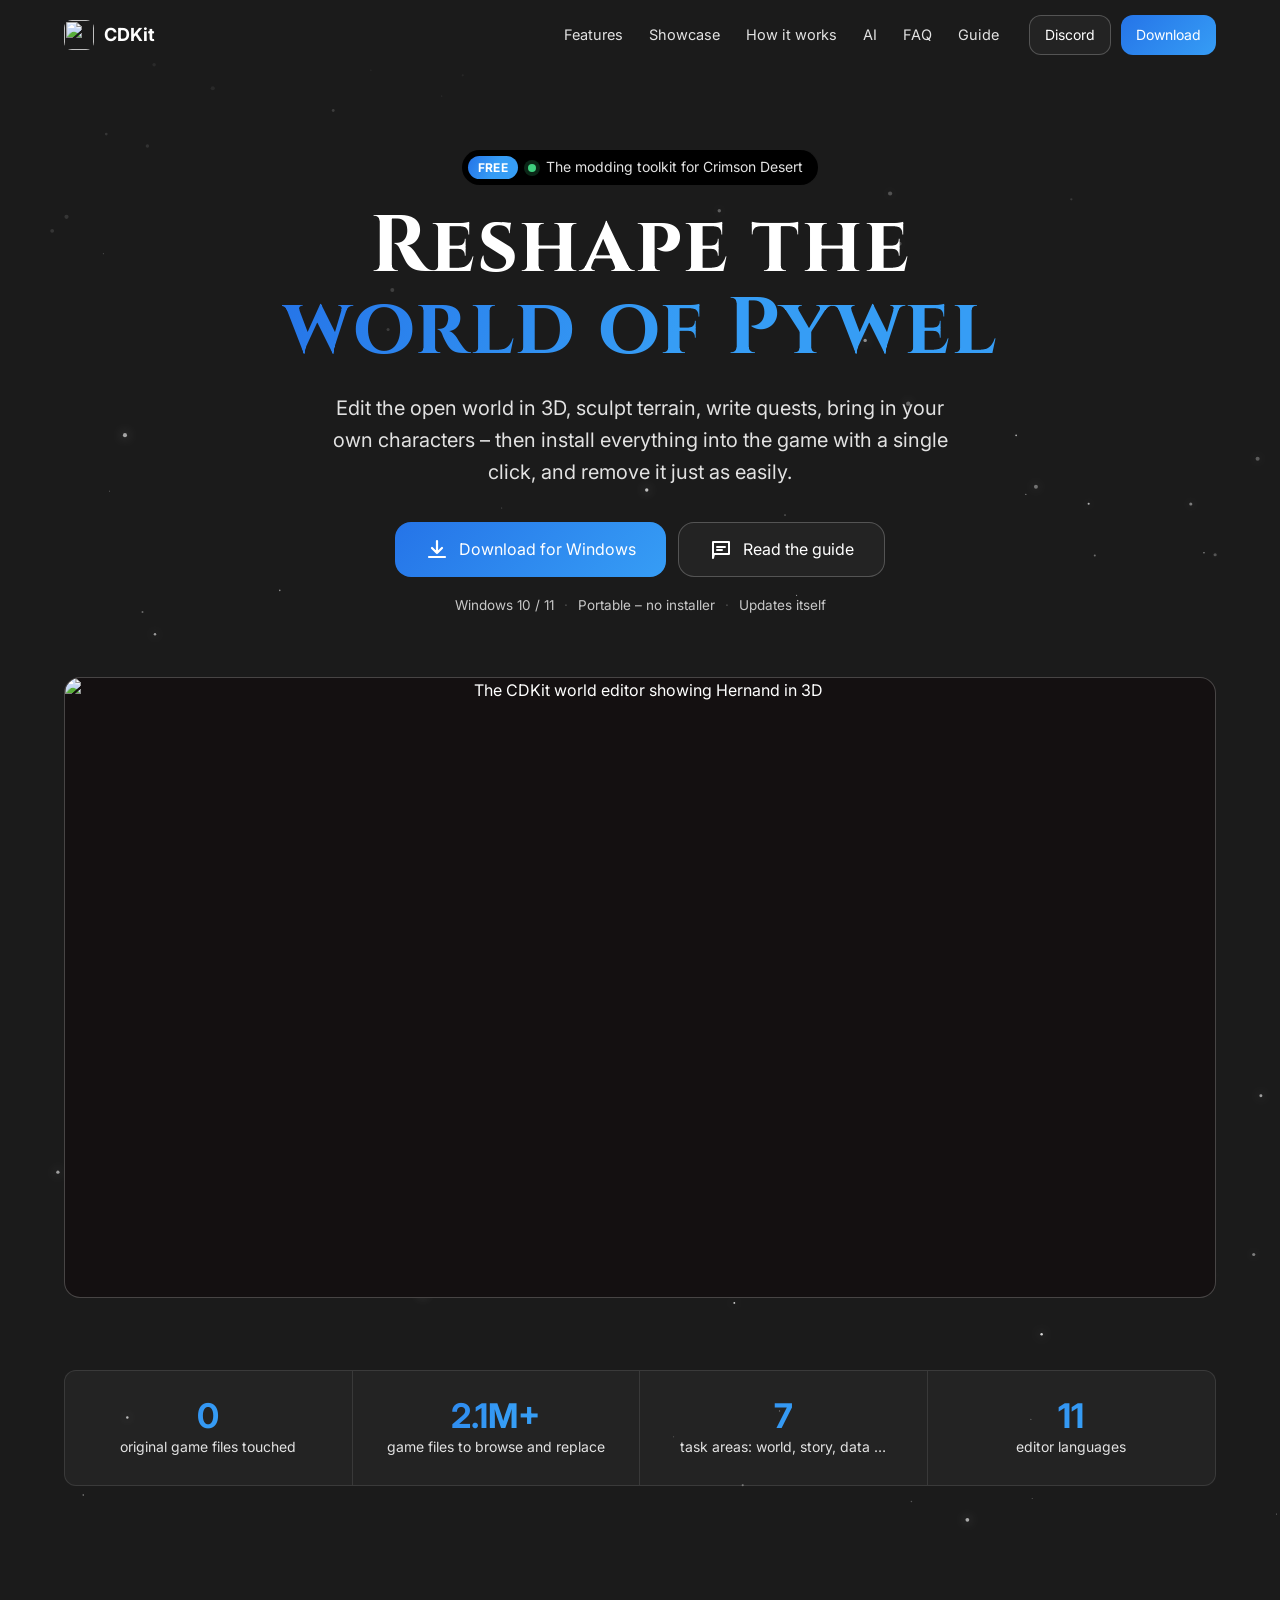
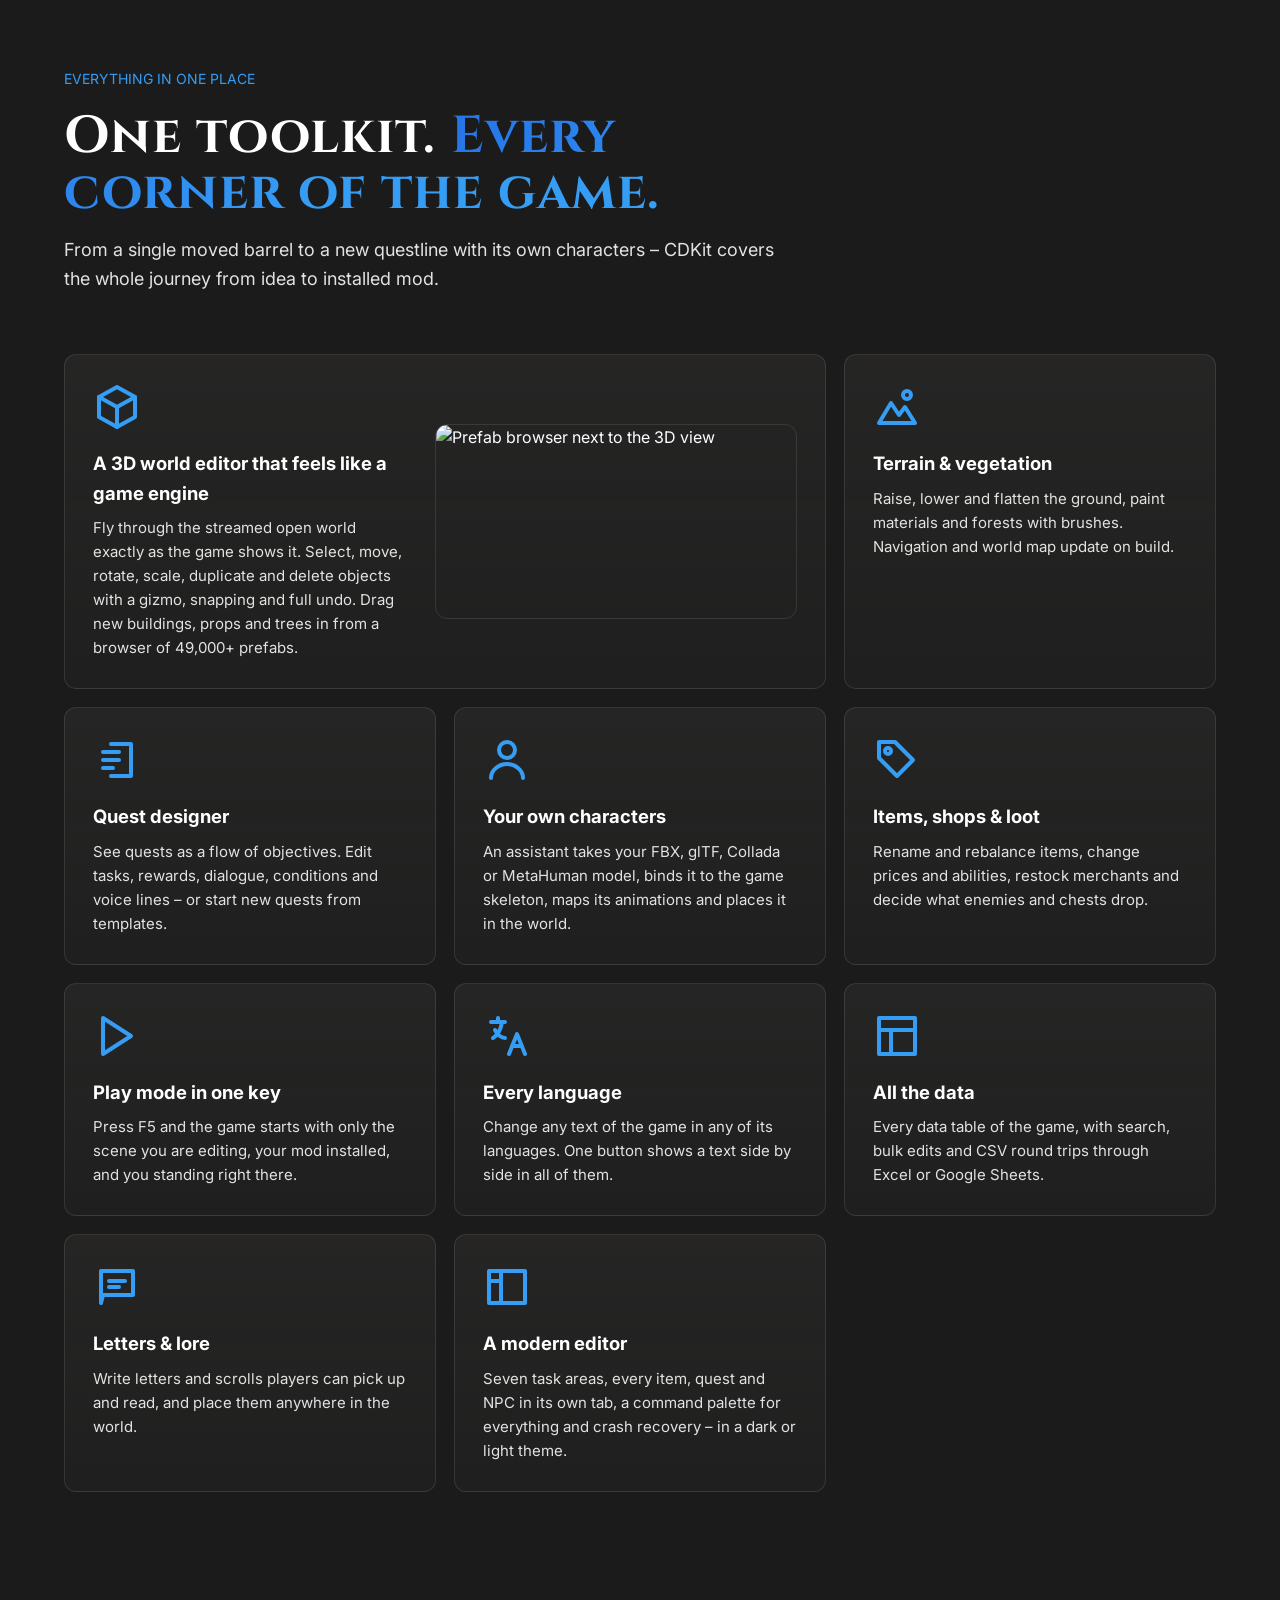
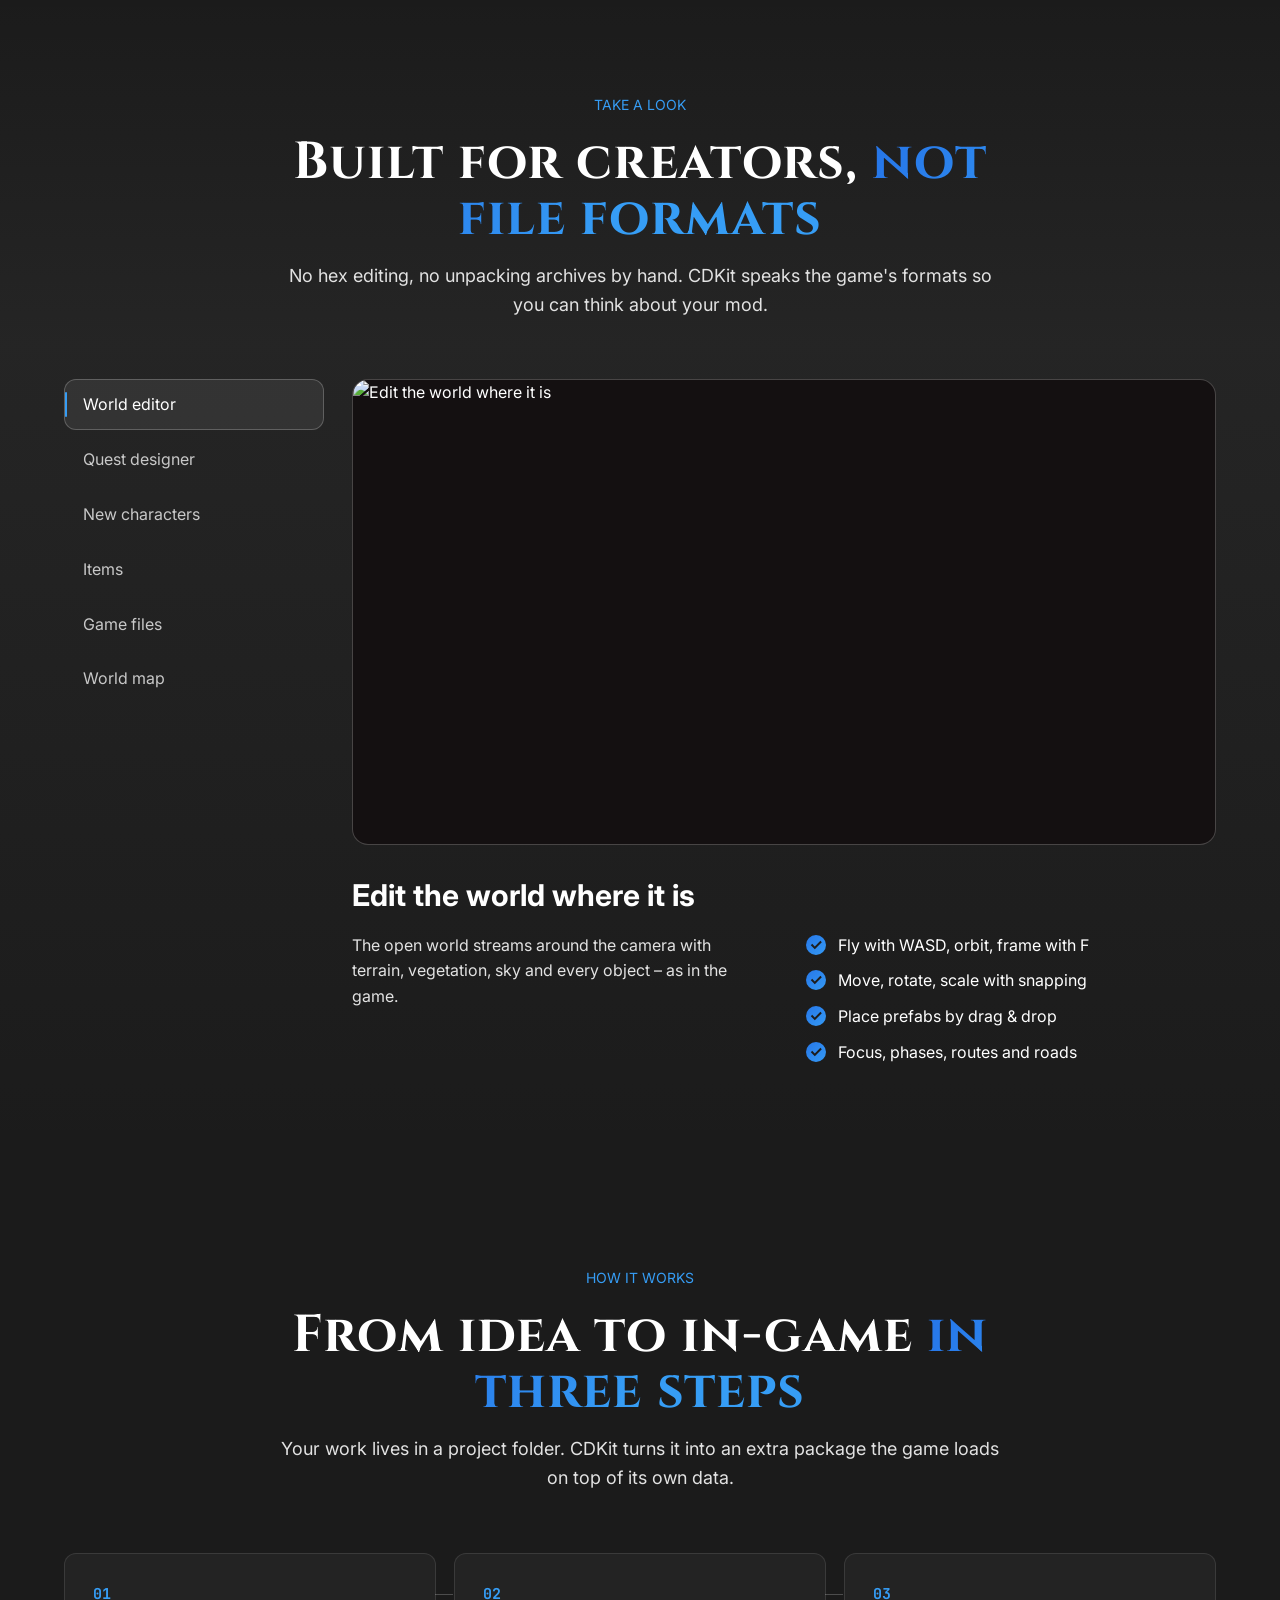
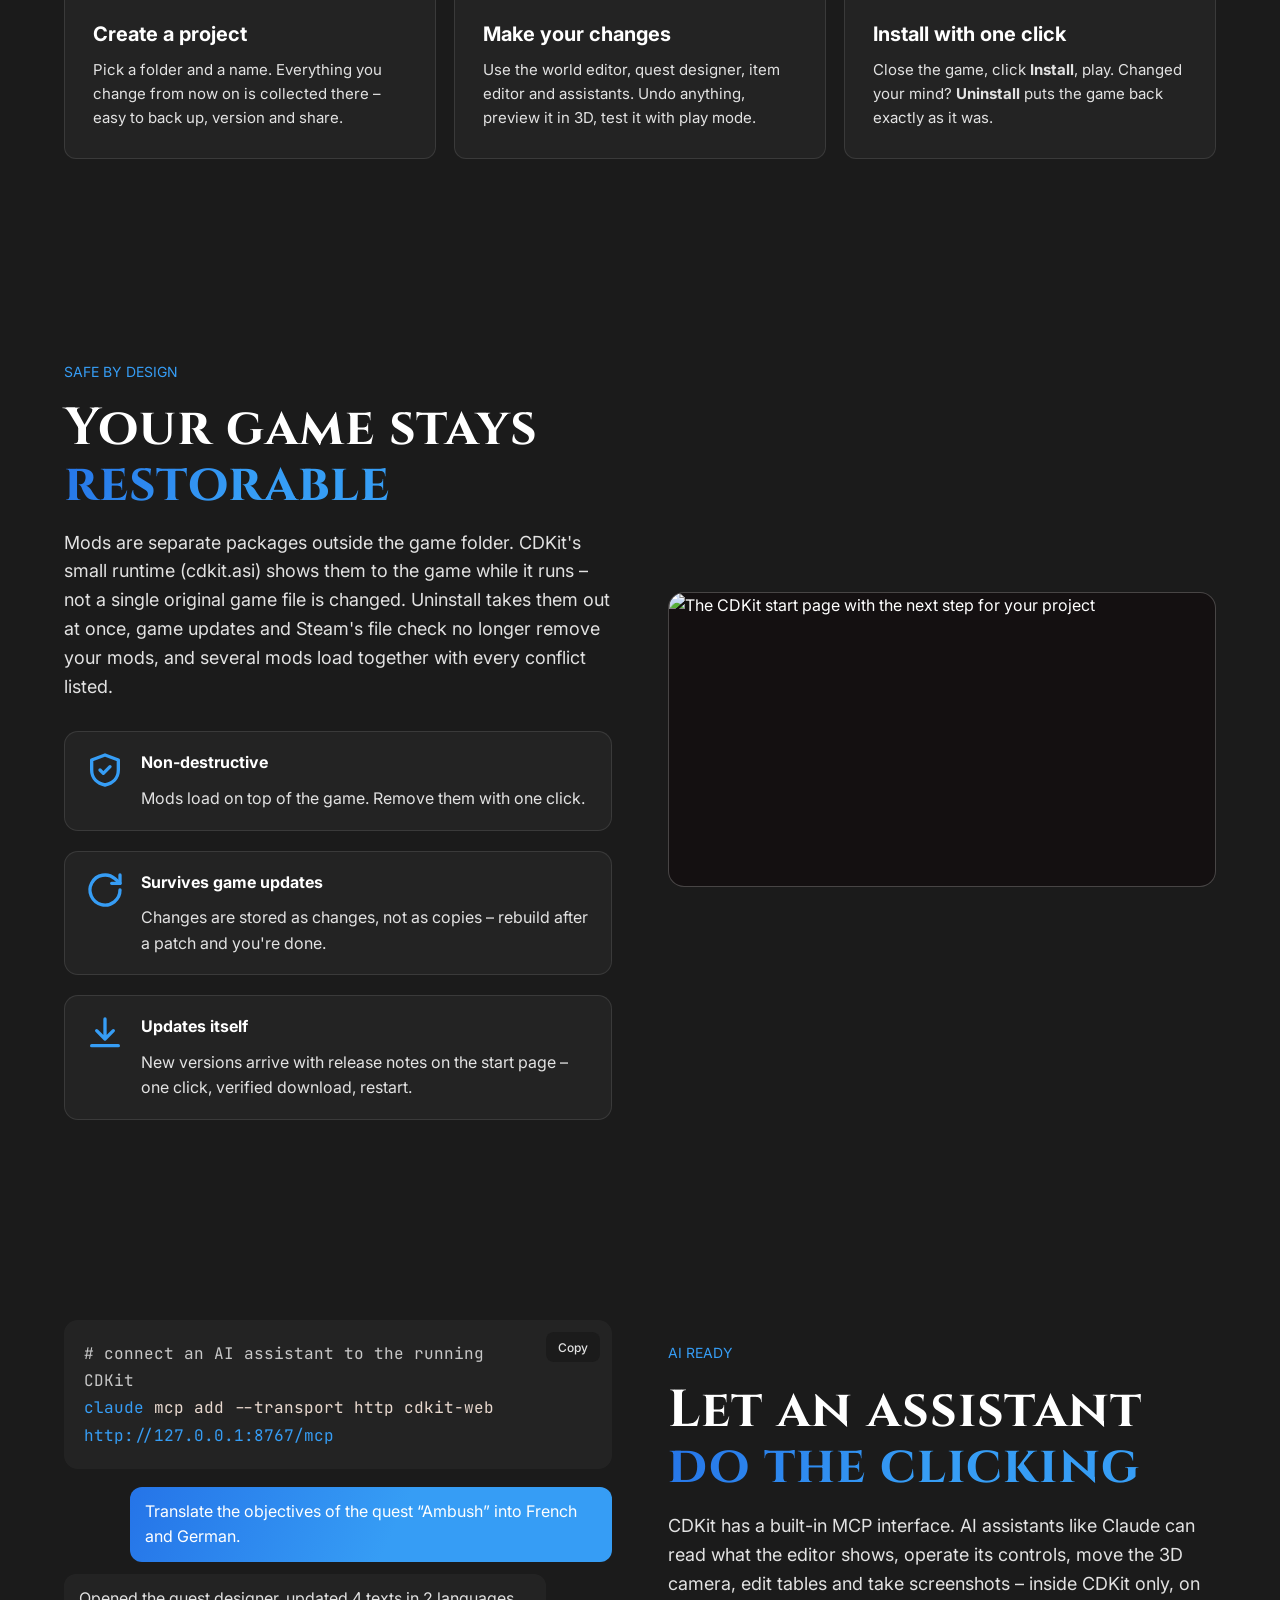
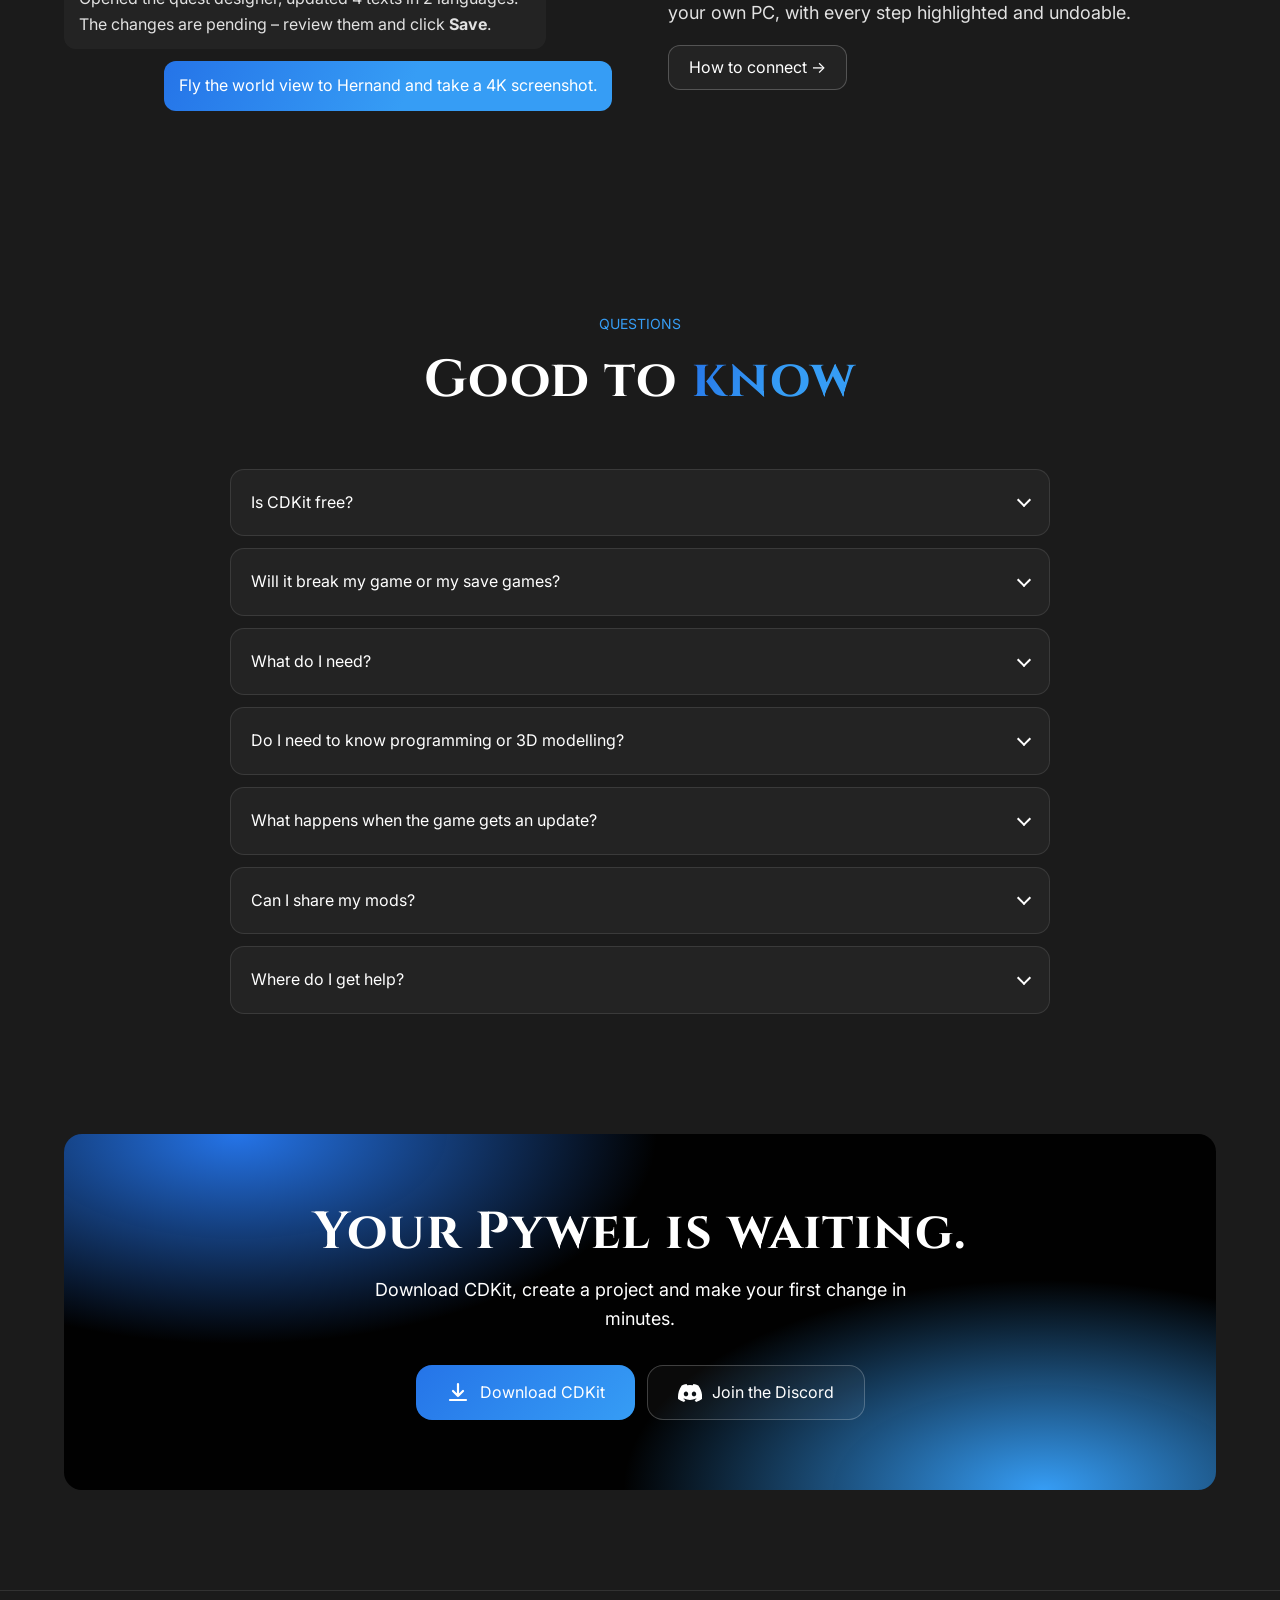
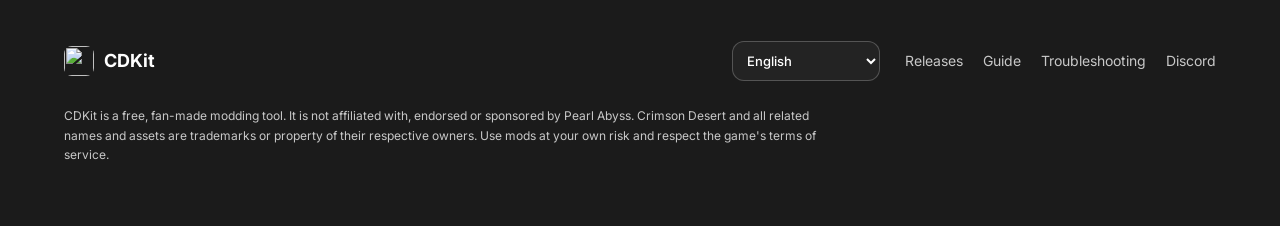
==== site-source/index.html @ 28477eef "Refactor code structure for improved readability and maintainability" ====
<!doctype html>
<html lang="en">

<head>
  <meta charset="utf-8">
  <meta name="viewport" content="width=device-width, initial-scale=1">
  <title>CDKit – The modding toolkit for Crimson Desert</title>
  <meta http-equiv="content-language" content="en, zh-CN, zh-TW, de, fr, ko, ja, es, pt-BR, ru, tr">
  <meta name="description" lang="en"
    content="Edit the world, sculpt terrain, write quests, add characters and install it all into Crimson Desert with one click. Free, non-destructive, self-updating.">
  <meta name="description" lang="zh-CN" content="编辑世界、雕刻地形、编写任务、添加角色，并一键安装到《红色沙漠》。免费、非破坏式、自动更新。">
  <meta name="description" lang="zh-TW" content="編輯世界、塑造地形、編寫任務、加入角色，並一鍵安裝到《赤血沙漠》。免費、非破壞式、自動更新。">
  <meta name="description" lang="de"
    content="Bearbeite die Welt, forme Terrain, erstelle Quests, füge Charaktere hinzu und installiere alles mit einem Klick in Crimson Desert. Kostenlos, nicht-destruktiv und selbstaktualisierend.">
  <meta name="description" lang="fr"
    content="Modifiez le monde, sculptez le terrain, créez des quêtes, ajoutez des personnages et installez le tout dans Crimson Desert en un clic. Gratuit, non destructif et mis à jour automatiquement.">
  <meta name="description" lang="ko"
    content="월드를 편집하고 지형을 조형하며 퀘스트와 캐릭터를 만든 뒤 한 번의 클릭으로 Crimson Desert에 설치하세요. 무료이며 원본 파일을 손상하지 않고 자동 업데이트됩니다.">
  <meta name="description" lang="ja"
    content="ワールド編集、地形の造形、クエスト作成、キャラクター追加を行い、ワンクリックで Crimson Desert に導入できます。無料・非破壊・自動更新対応。">
  <meta name="description" lang="es"
    content="Edita el mundo, esculpe el terreno, crea misiones, añade personajes e instálalo todo en Crimson Desert con un solo clic. Gratis, no destructivo y con actualizaciones automáticas.">
  <meta name="description" lang="pt-BR"
    content="Edite o mundo, modele o terreno, crie missões, adicione personagens e instale tudo no Crimson Desert com um clique. Grátis, não destrutivo e com atualização automática.">
  <meta name="description" lang="ru"
    content="Редактируйте мир, меняйте рельеф, создавайте задания и персонажей, а затем устанавливайте всё в Crimson Desert одним нажатием. Бесплатно, без изменения оригинальных файлов и с автообновлением.">
  <meta name="description" lang="tr"
    content="Dünyayı düzenleyin, araziyi şekillendirin, görevler yazın, karakterler ekleyin ve hepsini tek tıkla Crimson Desert’e kurun. Ücretsiz, tahribatsız ve otomatik güncellenir.">
  <meta name="theme-color" content="#0b0809">

  <meta property="og:locale" content="en_US">
  <meta property="og:locale:alternate" content="zh_CN">
  <meta property="og:locale:alternate" content="zh_TW">
  <meta property="og:locale:alternate" content="de_DE">
  <meta property="og:locale:alternate" content="fr_FR">
  <meta property="og:locale:alternate" content="ko_KR">
  <meta property="og:locale:alternate" content="ja_JP">
  <meta property="og:locale:alternate" content="es_ES">
  <meta property="og:locale:alternate" content="pt_BR">
  <meta property="og:locale:alternate" content="ru_RU">
  <meta property="og:locale:alternate" content="tr_TR">
  <meta property="og:title" lang="en" content="CDKit – The modding toolkit for Crimson Desert">
  <meta property="og:title" lang="zh-CN" content="CDKit – 《红色沙漠》模组制作工具包">
  <meta property="og:title" lang="zh-TW" content="CDKit – 《赤血沙漠》模組製作工具包">
  <meta property="og:title" lang="de" content="CDKit – Das Modding-Toolkit für Crimson Desert">
  <meta property="og:title" lang="fr" content="CDKit – La boîte à outils de modding pour Crimson Desert">
  <meta property="og:title" lang="ko" content="CDKit – Crimson Desert 모딩 툴킷">
  <meta property="og:title" lang="ja" content="CDKit – Crimson Desert のMOD制作ツールキット">
  <meta property="og:title" lang="es" content="CDKit – El kit de herramientas de modding para Crimson Desert">
  <meta property="og:title" lang="pt-BR" content="CDKit – O kit de ferramentas de modding para Crimson Desert">
  <meta property="og:title" lang="ru" content="CDKit — Набор инструментов для моддинга Crimson Desert">
  <meta property="og:title" lang="tr" content="CDKit – Crimson Desert için modlama araç seti">
  <meta property="og:description" lang="en"
    content="Edit the world, sculpt terrain, write quests, add characters and install it all into Crimson Desert with one click. Free, non-destructive, self-updating.">
  <meta property="og:description" lang="zh-CN" content="编辑世界、雕刻地形、编写任务、添加角色，并一键安装到《红色沙漠》。免费、非破坏式、自动更新。">
  <meta property="og:description" lang="zh-TW" content="編輯世界、塑造地形、編寫任務、加入角色，並一鍵安裝到《赤血沙漠》。免費、非破壞式、自動更新。">
  <meta property="og:description" lang="de"
    content="Bearbeite die Welt, forme Terrain, erstelle Quests, füge Charaktere hinzu und installiere alles mit einem Klick in Crimson Desert. Kostenlos, nicht-destruktiv und selbstaktualisierend.">
  <meta property="og:description" lang="fr"
    content="Modifiez le monde, sculptez le terrain, créez des quêtes, ajoutez des personnages et installez le tout dans Crimson Desert en un clic. Gratuit, non destructif et mis à jour automatiquement.">
  <meta property="og:description" lang="ko"
    content="월드를 편집하고 지형을 조형하며 퀘스트와 캐릭터를 만든 뒤 한 번의 클릭으로 Crimson Desert에 설치하세요. 무료이며 원본 파일을 손상하지 않고 자동 업데이트됩니다.">
  <meta property="og:description" lang="ja"
    content="ワールド編集、地形の造形、クエスト作成、キャラクター追加を行い、ワンクリックで Crimson Desert に導入できます。無料・非破壊・自動更新対応。">
  <meta property="og:description" lang="es"
    content="Edita el mundo, esculpe el terreno, crea misiones, añade personajes e instálalo todo en Crimson Desert con un solo clic. Gratis, no destructivo y con actualizaciones automáticas.">
  <meta property="og:description" lang="pt-BR"
    content="Edite o mundo, modele o terreno, crie missões, adicione personagens e instale tudo no Crimson Desert com um clique. Grátis, não destrutivo e com atualização automática.">
  <meta property="og:description" lang="ru"
    content="Редактируйте мир, меняйте рельеф, создавайте задания и персонажей, а затем устанавливайте всё в Crimson Desert одним нажатием. Бесплатно, без изменения оригинальных файлов и с автообновлением.">
  <meta property="og:description" lang="tr"
    content="Dünyayı düzenleyin, araziyi şekillendirin, görevler yazın, karakterler ekleyin ve hepsini tek tıkla Crimson Desert’e kurun. Ücretsiz, tahribatsız ve otomatik güncellenir.">
  <meta property="og:image" content="assets/og.jpg">
  <meta property="og:image:alt" lang="en" content="CDKit editor preview">
  <meta property="og:image:alt" lang="zh-CN" content="CDKit《红色沙漠》编辑器预览">
  <meta property="og:image:alt" lang="zh-TW" content="CDKit《赤血沙漠》編輯器預覽">
  <meta property="og:image:alt" lang="de" content="Vorschau des CDKit-Editors">
  <meta property="og:image:alt" lang="fr" content="Aperçu de l’éditeur CDKit">
  <meta property="og:image:alt" lang="ko" content="CDKit 편집기 미리보기">
  <meta property="og:image:alt" lang="ja" content="CDKit エディターのプレビュー">
  <meta property="og:image:alt" lang="es" content="Vista previa del editor de CDKit">
  <meta property="og:image:alt" lang="pt-BR" content="Prévia do editor do CDKit">
  <meta property="og:image:alt" lang="ru" content="Предпросмотр редактора CDKit">
  <meta property="og:image:alt" lang="tr" content="CDKit düzenleyici önizlemesi">
  <meta property="og:type" content="website">
  <meta property="og:site_name" content="CDKit">

  <meta name="twitter:card" content="summary_large_image">
  <meta name="twitter:title" lang="en" content="CDKit – The modding toolkit for Crimson Desert">
  <meta name="twitter:title" lang="zh-CN" content="CDKit – 《红色沙漠》模组制作工具包">
  <meta name="twitter:title" lang="zh-TW" content="CDKit – 《赤血沙漠》模組製作工具包">
  <meta name="twitter:title" lang="de" content="CDKit – Das Modding-Toolkit für Crimson Desert">
  <meta name="twitter:title" lang="fr" content="CDKit – La boîte à outils de modding pour Crimson Desert">
  <meta name="twitter:title" lang="ko" content="CDKit – Crimson Desert 모딩 툴킷">
  <meta name="twitter:title" lang="ja" content="CDKit – Crimson Desert のMOD制作ツールキット">
  <meta name="twitter:title" lang="es" content="CDKit – El kit de herramientas de modding para Crimson Desert">
  <meta name="twitter:title" lang="pt-BR" content="CDKit – O kit de ferramentas de modding para Crimson Desert">
  <meta name="twitter:title" lang="ru" content="CDKit — Набор инструментов для моддинга Crimson Desert">
  <meta name="twitter:title" lang="tr" content="CDKit – Crimson Desert için modlama araç seti">
  <meta name="twitter:description" lang="en"
    content="Edit the world, sculpt terrain, write quests, add characters and install it all into Crimson Desert with one click. Free, non-destructive, self-updating.">
  <meta name="twitter:description" lang="zh-CN" content="编辑世界、雕刻地形、编写任务、添加角色，并一键安装到《红色沙漠》。免费、非破坏式、自动更新。">
  <meta name="twitter:description" lang="zh-TW" content="編輯世界、塑造地形、編寫任務、加入角色，並一鍵安裝到《赤血沙漠》。免費、非破壞式、自動更新。">
  <meta name="twitter:description" lang="de"
    content="Bearbeite die Welt, forme Terrain, erstelle Quests, füge Charaktere hinzu und installiere alles mit einem Klick in Crimson Desert. Kostenlos, nicht-destruktiv und selbstaktualisierend.">
  <meta name="twitter:description" lang="fr"
    content="Modifiez le monde, sculptez le terrain, créez des quêtes, ajoutez des personnages et installez le tout dans Crimson Desert en un clic. Gratuit, non destructif et mis à jour automatiquement.">
  <meta name="twitter:description" lang="ko"
    content="월드를 편집하고 지형을 조형하며 퀘스트와 캐릭터를 만든 뒤 한 번의 클릭으로 Crimson Desert에 설치하세요. 무료이며 원본 파일을 손상하지 않고 자동 업데이트됩니다.">
  <meta name="twitter:description" lang="ja"
    content="ワールド編集、地形の造形、クエスト作成、キャラクター追加を行い、ワンクリックで Crimson Desert に導入できます。無料・非破壊・自動更新対応。">
  <meta name="twitter:description" lang="es"
    content="Edita el mundo, esculpe el terreno, crea misiones, añade personajes e instálalo todo en Crimson Desert con un solo clic. Gratis, no destructivo y con actualizaciones automáticas.">
  <meta name="twitter:description" lang="pt-BR"
    content="Edite o mundo, modele o terreno, crie missões, adicione personagens e instale tudo no Crimson Desert com um clique. Grátis, não destrutivo e com atualização automática.">
  <meta name="twitter:description" lang="ru"
    content="Редактируйте мир, меняйте рельеф, создавайте задания и персонажей, а затем устанавливайте всё в Crimson Desert одним нажатием. Бесплатно, без изменения оригинальных файлов и с автообновлением.">
  <meta name="twitter:description" lang="tr"
    content="Dünyayı düzenleyin, araziyi şekillendirin, görevler yazın, karakterler ekleyin ve hepsini tek tıkla Crimson Desert’e kurun. Ücretsiz, tahribatsız ve otomatik güncellenir.">
  <meta name="twitter:image" content="assets/og.jpg">
  <meta name="twitter:image:alt" lang="en" content="CDKit editor preview">
  <meta name="twitter:image:alt" lang="zh-CN" content="CDKit《红色沙漠》编辑器预览">
  <meta name="twitter:image:alt" lang="zh-TW" content="CDKit《赤血沙漠》編輯器預覽">
  <meta name="twitter:image:alt" lang="de" content="Vorschau des CDKit-Editors">
  <meta name="twitter:image:alt" lang="fr" content="Aperçu de l’éditeur CDKit">
  <meta name="twitter:image:alt" lang="ko" content="CDKit 편집기 미리보기">
  <meta name="twitter:image:alt" lang="ja" content="CDKit エディターのプレビュー">
  <meta name="twitter:image:alt" lang="es" content="Vista previa del editor de CDKit">
  <meta name="twitter:image:alt" lang="pt-BR" content="Prévia do editor do CDKit">
  <meta name="twitter:image:alt" lang="ru" content="Предпросмотр редактора CDKit">
  <meta name="twitter:image:alt" lang="tr" content="CDKit düzenleyici önizlemesi">

  <link rel="alternate" hreflang="x-default" href="?lang=en">
  <link rel="alternate" hreflang="en" href="?lang=en">
  <link rel="alternate" hreflang="zh-CN" href="?lang=zh-CN">
  <link rel="alternate" hreflang="zh-TW" href="?lang=zh-TW">
  <link rel="alternate" hreflang="de" href="?lang=de">
  <link rel="alternate" hreflang="fr" href="?lang=fr">
  <link rel="alternate" hreflang="ko" href="?lang=ko">
  <link rel="alternate" hreflang="ja" href="?lang=ja">
  <link rel="alternate" hreflang="es" href="?lang=es">
  <link rel="alternate" hreflang="pt-BR" href="?lang=pt-BR">
  <link rel="alternate" hreflang="ru" href="?lang=ru">
  <link rel="alternate" hreflang="tr" href="?lang=tr">
  <link rel="icon" href="assets/logo.svg" type="image/svg+xml">
  <link rel="preconnect" href="https://fonts.googleapis.com">
  <link rel="preconnect" href="https://fonts.gstatic.com" crossorigin>
  <link
    href="https://fonts.googleapis.com/css2?family=Inter:wght@400;500;600;700&family=Cinzel:wght@600;700&family=JetBrains+Mono:wght@400;500&display=swap"
    rel="stylesheet">
  <style>
    :root {
      --bg: #1b1b1b;
      --bg-2: #272727;
      --surface: rgba(255, 255, 255, 0.04);
      --surface-2: rgba(255, 255, 255, 0.07);
      --line: rgba(255, 255, 255, 0.1);
      --line-strong: rgba(255, 255, 255, 0.22);
      --text: #ffffff;
      --muted: #e2e2e2;
      --faint: #c8c8c8;
      --crimson: #2574E8;
      --crimson-deep: #254FC4;
      --ember: #369DF5;
      --sand: #369DF5;
      --blue: #3a8df0;
      --radius: 12px;
      --max: 1200px;
      --grad: linear-gradient(115deg, var(--crimson) 0%, var(--ember) 55%, var(--sand) 100%);
    }

    * {
      box-sizing: border-box;
    }

    html {
      scroll-behavior: smooth;
    }

    body {
      margin: 0;
      background: var(--bg);
      color: var(--text);
      font: 16px/1.6 Inter, system-ui, -apple-system, "Segoe UI", sans-serif;
      -webkit-font-smoothing: antialiased;
      overflow-x: hidden;
      overflow-x: clip;
    }

    body.modal-open {
      overflow: hidden;
    }

    img {
      max-width: 100%;
      height: auto;
      display: block;
    }

    a {
      color: inherit;
      text-decoration: none;
    }

    .wrap {
      width: 100%;
      max-width: var(--max);
      margin: 0 auto;
      padding: 0 24px;
    }

    section[id],
    main[id] {
      scroll-margin-top: 86px;
    }

    :where(a, button, summary, [tabindex]):focus-visible {
      outline: 2px solid var(--ember);
      outline-offset: 3px;
    }

    .serif {
      font-family: Cinzel, Georgia, serif;
      letter-spacing: .02em;
    }

    .grad-text {
      background: var(--grad);
      -webkit-background-clip: text;
      background-clip: text;
      color: transparent;
    }

    .eyebrow {
      display: inline-flex;
      align-items: center;
      gap: 8px;
      font-size: 14px;
      text-transform: uppercase;
      color: var(--ember);
    }

    /* ---------- nav ---------- */
    .nav {
      position: fixed;
      inset: 0 0 auto 0;
      z-index: 50;
      transition: background .3s, border-color .3s, backdrop-filter .3s;
      border-bottom: 1px solid transparent;
    }

    .nav.scrolled {
      background: #1b1b1b70;
      backdrop-filter: blur(16px) saturate(1.4);
      -webkit-backdrop-filter: blur(16px) saturate(1.4);
      border-color: var(--line);
    }

    .nav .wrap {
      display: flex;
      align-items: center;
      gap: 30px;
      height: 70px;
    }

    .brand {
      display: flex;
      align-items: center;
      gap: 10px;
      font-weight: 700;
      font-size: 18px;
      color: var(--text);
    }

    .brand img {
      width: 30px;
      height: 30px;
      border-radius: 8px;
    }

    .nav-links {
      display: flex;
      gap: 26px;
      margin-left: auto;
      font-size: 14.5px;
      color: var(--muted);
    }

    .nav-links a:hover {
      color: var(--text);
    }

    .nav-cta {
      display: flex;
      gap: 10px;
    }


    .lang-picker {
      flex: none;
      min-width: 0;
      margin-left: auto;
    }

    .lang-select {
      width: 148px;
      height: 40px;
      padding: 0 10px;
      border: 1px solid var(--line-strong);
      border-radius: 12px;
      background: var(--surface);
      color: var(--text);
      font: 500 13px/1 Inter, system-ui, -apple-system, "Segoe UI", sans-serif;
      cursor: pointer;
      outline: none;
      color-scheme: dark;
    }

    .lang-select:hover,
    .lang-select:focus-visible {
      background: var(--surface-2);
      border-color: rgba(255, 255, 255, 0.35);
    }

    .lang-select option {
      background: #1b1b1b;
      color: #fff;
    }

    .menu-btn {
      display: none;
      margin-left: auto;
      padding: 0;
      align-items: center;
      justify-content: center;
      background: none;
      border: 1px solid var(--line-strong);
      color: var(--text);
      border-radius: 12px;
      width: 40px;
      height: 40px;
      cursor: pointer;
    }

    /* ---------- buttons ---------- */
    .btn {
      display: inline-flex;
      align-items: center;
      justify-content: center;
      gap: 10px;
      height: 45px;
      padding: 0 20px;
      border-radius: 12px;
      font-size: 16px;
      border: 1px solid var(--line-strong);
      background: var(--surface);
      color: var(--text);
      cursor: pointer;
      transition: transform .15s, background .2s, border-color .2s, opacity .2s;
      white-space: nowrap;
    }

    .btn:hover {
      background: var(--surface-2);
      border-color: rgba(255, 255, 255, 0.35);
    }

    .btn svg {
      width: 24px;
      height: 24px;
      flex: none;
    }

    .btn-primary {
      border: 0;
      background: linear-gradient(135deg, var(--crimson), var(--ember));
      color: #fff;
    }

    .btn-primary:hover {
      opacity: .95;
      background: linear-gradient(135deg, var(--crimson), var(--ember));
    }

    .btn-sm {
      height: 40px;
      padding: 0 15px;
      font-size: 14px;
      border-radius: 12px;
    }

    .btn-lg {
      height: 55px;
      padding: 0 30px;
      font-size: 16px;
      border-radius: 16px;
    }

    /* ---------- hero ---------- */
    .hero {
      position: relative;
      padding: 150px 0 80px;
      isolation: isolate;
    }

    .dunes {
      position: absolute;
      left: 0;
      right: 0;
      bottom: 0;
      height: 420px;
      z-index: -1;
      opacity: .9;
    }

    .hero-bg {
      position: absolute;
      inset: 0;
      z-index: -1;
      overflow: hidden;
      pointer-events: none;
      contain: layout paint;
    }

    #embers {
      display: block;
      width: 100%;
      height: 100%;
      max-width: none;
      pointer-events: none;
    }

    .hero-grid {
      display: grid;
      grid-template-columns: minmax(0, 1fr);
      gap: 60px;
      text-align: center;
    }

    .badge {
      display: inline-flex;
      align-items: center;
      justify-content: center;
      gap: 10px;
      max-width: 100%;
      padding: 6px 15px 6px 6px;
      border-radius: 999px;
      background: #000000;
      font-size: 14px;
      color: var(--muted);
      backdrop-filter: blur(8px);
    }

    .badge>span:last-child {
      min-width: 0;
      overflow-wrap: anywhere;
    }

    .badge b {
      background: var(--grad);
      color: #ffffff;
      border-radius: 999px;
      padding: 2px 10px;
      font-size: 12px;
      letter-spacing: .04em;
    }

    .badge .dot {
      width: 8px;
      height: 8px;
      border-radius: 50%;
      background: #3fd07f;
      box-shadow: 0 0 0 4px rgba(63, 208, 127, .18);
    }

    h1 {
      font-size: clamp(42px, 7vw, 80px);
      line-height: 1.02;
      margin: 22px auto 22px;
      max-width: 14ch;
      font-weight: 700;
      letter-spacing: -.01em;
    }

    .lead {
      font-size: clamp(16px, 2vw, 20px);
      color: var(--muted);
      max-width: 640px;
      margin: 0 auto 34px;
    }

    .hero-ctas {
      display: flex;
      gap: 12px;
      justify-content: center;
      flex-wrap: wrap;
    }

    .release-line {
      margin-top: 18px;
      font-size: 13.5px;
      color: var(--faint);
      min-height: 22px;
    }

    .release-line span+span::before {
      content: "·";
      margin: 0 10px;
      color: var(--line-strong);
    }

    .window {
      position: relative;
      min-width: 0;
      border-radius: 16px;
      overflow: hidden;
      background: #141011;
      border: 1px solid var(--line-strong);
    }

    .window img {
      width: 100%;
    }

    .hero-shot {
      perspective: 1800px;
    }

    /* ---------- stats ---------- */
    .stats {
      display: grid;
      grid-template-columns: repeat(4, minmax(0, 1fr));
      border: 1px solid var(--line);
      border-radius: var(--radius);
      background: var(--surface);
      margin-top: 72px;
      overflow: hidden;
    }

    .stat {
      padding: 26px 24px;
      text-align: center;
      border-right: 1px solid var(--line);
    }

    .stat:last-child {
      border-right: 0;
    }

    .stat strong {
      display: block;
      font-size: 34px;
      font-weight: 700;
      line-height: 1.1;
    }

    .stat span {
      font-size: 14px;
      color: var(--muted);
    }

    /* ---------- sections ---------- */
    section {
      position: relative;
      padding: 100px 0;
    }

    .section-head {
      max-width: 720px;
      margin: 0 0 60px;
    }

    .section-head.center {
      margin-left: auto;
      margin-right: auto;
      text-align: center;
    }

    h2 {
      font-size: clamp(32px, 4.4vw, 52px);
      line-height: 1.08;
      margin: 16px 0 16px;
      letter-spacing: -.01em;
    }

    .section-head p {
      color: var(--muted);
      font-size: 18px;
      margin: 0;
    }

    /* features */
    .features {
      display: grid;
      grid-template-columns: repeat(3, minmax(0, 1fr));
      gap: 18px;
    }

    .card {
      position: relative;
      padding: 28px;
      border-radius: var(--radius);
      background: linear-gradient(180deg, rgba(255, 240, 230, .05), rgba(255, 240, 230, .02));
      border: 1px solid var(--line);
      transition: transform .25s, border-color .25s, background .25s;
      overflow: hidden;
    }

    .card::before {
      content: "";
      position: absolute;
      inset: 0;
      background: radial-gradient(400px 400px at var(--mx, 50%) var(--my, 0%), rgba(255, 255, 254, 0.14), transparent 60%);
      opacity: 0;
      transition: opacity .3s;
      pointer-events: none;
    }

    .card:hover {
      transform: translateY(-3px);
      border-color: var(--line-strong);
    }

    .card:hover::before,
    .card.spotlight-active::before {
      opacity: 1;
    }

    .icon {
      width: 48px;
      height: 48px;
      display: grid;
      place-items: center;
      margin-bottom: 18px;
      color: var(--sand);
    }

    .icon svg {
      width: 48px;
      height: 48px;
    }

    .card h3 {
      margin: 0 0 8px;
      font-size: 18.5px;
    }

    .card p {
      margin: 0;
      color: var(--muted);
      font-size: 15px;
    }

    .card.wide {
      grid-column: span 2;
      display: grid;
      grid-template-columns: minmax(0, 1fr) minmax(0, 1.15fr);
      gap: 28px;
      align-items: center;
    }

    .card.wide img {
      width: 100%;
      min-width: 0;
      border-radius: 12px;
      border: 1px solid var(--line);
      cursor: zoom-in;
    }

    /* showcase */
    .showcase {
      background: linear-gradient(180deg, transparent, rgba(220, 220, 220, 0.05) 30%, transparent);
    }

    /* views list on the left, the selected view on the right */
    .show-grid {
      display: grid;
      grid-template-columns: 260px minmax(0, 1fr);
      gap: 28px;
      align-items: start;
    }

    .tabs {
      display: flex;
      flex-direction: column;
      gap: 4px;
      position: sticky;
      top: 100px;
    }

    .tab {
      position: relative;
      display: block;
      width: 100%;
      text-align: left;
      padding: 14px 18px;
      border-radius: 12px;
      border: 1px solid transparent;
      background: transparent;
      color: var(--faint);
      font: 400 16px/1.3 Inter, sans-serif;
      cursor: pointer;
      overflow: hidden;
      transition: color .2s, background .2s, border-color .2s;
    }

    .tab:hover {
      color: var(--text);
      background: var(--surface);
    }

    .tab[aria-selected="true"] {
      color: var(--text);
      background: var(--surface-2);
      border-color: var(--line-strong);
    }

    .tab::before {
      content: "";
      position: absolute;
      left: 0;
      top: 12px;
      bottom: 12px;
      width: 2px;
      border-radius: 2px;
      background: var(--ember);
      opacity: 0;
      transition: opacity .2s;
    }

    .tab[aria-selected="true"]::before {
      opacity: 1;
    }

    /* auto-advance progress; 6 s matches the timer in the script */
    .tab::after {
      content: "";
      position: absolute;
      left: 0;
      bottom: 0;
      width: 100%;
      height: 2px;
      background: var(--grad);
      transform: scaleX(0);
      transform-origin: left;
    }

    .tabs.auto .tab[aria-selected="true"]::after {
      animation: tab-progress 6s linear forwards;
    }

    @keyframes tab-progress {
      to {
        transform: scaleX(1);
      }
    }

    .stage {
      display: grid;
      gap: 26px;
    }

    .stage .window img {
      transition: opacity .35s;
    }

    .stage-text {
      display: grid;
      grid-template-columns: minmax(0, 1fr) minmax(0, 1fr);
      gap: 10px 40px;
      align-items: start;
    }

    .stage-text h3 {
      grid-column: 1 / -1;
      font-size: 30px;
      margin: 0 0 4px;
    }

    .stage-text p {
      color: var(--muted);
      margin: 0;
    }

    .checks {
      list-style: none;
      padding: 0;
      margin: 0;
      display: grid;
      gap: 10px;
    }

    .checks li {
      display: flex;
      gap: 10px;
      align-items: flex-start;
      color: var(--text);
      font-size: 16px;
    }

    .checks li::before {
      content: "";
      flex: none;
      width: 24px;
      height: 24px;
      border-radius: 50%;
      background: linear-gradient(135deg, var(--crimson), var(--ember));
      -webkit-mask: url("data:image/svg+xml,%3Csvg xmlns='http://www.w3.org/2000/svg' viewBox='0 0 24 24'%3E%3Cpath d='M12 2a10 10 0 100 20 10 10 0 000-20zm-1.2 14.2l-4-4 1.4-1.4 2.6 2.6 5.6-5.6 1.4 1.4-7 7z'/%3E%3C/svg%3E") center/contain no-repeat;
      mask: url("data:image/svg+xml,%3Csvg xmlns='http://www.w3.org/2000/svg' viewBox='0 0 24 24'%3E%3Cpath d='M12 2a10 10 0 100 20 10 10 0 000-20zm-1.2 14.2l-4-4 1.4-1.4 2.6 2.6 5.6-5.6 1.4 1.4-7 7z'/%3E%3C/svg%3E") center/contain no-repeat;
    }

    /* steps */
    .steps {
      display: grid;
      grid-template-columns: repeat(3, minmax(0, 1fr));
      gap: 18px;
      counter-reset: step;
    }

    .step {
      position: relative;
      padding: 30px 28px 28px;
      border-radius: var(--radius);
      border: 1px solid var(--line);
      background: var(--surface);
    }

    .step::before {
      counter-increment: step;
      content: "0" counter(step);
      font: 700 15px "JetBrains Mono", monospace;
      color: var(--ember);
      display: block;
      margin-bottom: 14px;
    }

    .step h3 {
      margin: 0 0 8px;
      font-size: 20px;
    }

    .step p {
      margin: 0;
      color: var(--muted);
      font-size: 15px;
    }

    .step:not(:last-child)::after {
      content: "";
      position: absolute;
      top: 40px;
      right: -18px;
      width: 18px;
      height: 1px;
      background: var(--line-strong);
    }

    /* split */
    .split {
      display: grid;
      grid-template-columns: minmax(0, 1fr) minmax(0, 1fr);
      gap: 56px;
      align-items: center;
    }

    .pill-list {
      display: grid;
      gap: 20px;
      margin-top: 30px;
    }

    .pill {
      display: flex;
      gap: 16px;
      padding: 18px 20px;
      border-radius: 14px;
      border: 1px solid var(--line);
      background: var(--surface);
    }

    .pill .icon {
      margin: 0;
      width: 40px;
      height: 40px;
      flex: none;
    }

    .pill .icon svg {
      width: 40px;
      height: 40px;
    }

    .pill h4 {
      margin: 0 0 10px;
      font-size: 16px;
    }

    .pill p {
      margin: 0;
      color: var(--muted);
      font-size: 16px;
    }

    /* code / mcp */
    .code {
      position: relative;
      max-width: 100%;
      border-radius: 14px;
      background: var(--surface);
      padding: 20px 20px;
      font: 16px/1.7 "JetBrains Mono", monospace;
      color: #e9d9cf;
      overflow-x: hidden;
      white-space: normal;
      overflow-wrap: anywhere;
    }


    .code-line {
      display: block;
      min-width: 0;
    }

    .code-line:first-of-type {
      padding-right: 72px;
    }

    .code .c {
      color: var(--faint);
    }

    .code .k {
      color: var(--ember);
    }

    .code .s {
      color: var(--sand);
    }

    .copy {
      position: absolute;
      top: 12px;
      right: 12px;
      height: 30px;
      padding: 0 12px;
      border-radius: 8px;
      border: none;
      background: var(--bg);
      color: var(--muted);
      font: 500 12px Inter, sans-serif;
      cursor: pointer;
    }

    .copy:hover {
      color: var(--text);
    }

    .chat {
      display: grid;
      gap: 12px;
      margin-top: 18px;
    }

    .bubble {
      min-width: 0;
      max-width: 88%;
      padding: 12px 15px;
      border-radius: 12px;
      font-size: 16px;
      overflow-wrap: anywhere;
    }

    .bubble.me {
      justify-self: end;
      background: var(--grad);
    }

    .bubble.ai {
      background: var(--surface);
      color: var(--muted);
    }

    .split>*,
    .stage>*,
    .hero-grid>*,
    .card.wide>* {
      min-width: 0;
    }

    /* faq */
    .faq {
      max-width: 820px;
      margin: 0 auto;
      display: grid;
      gap: 12px;
    }

    details {
      border: 1px solid var(--line);
      border-radius: 14px;
      background: var(--surface);
      transition: border-color .2s, background .2s;
    }

    details[open] {
      border-color: var(--line-strong);
      background: var(--surface-2);
    }

    summary {
      list-style: none;
      cursor: pointer;
      padding: 20px 60px 20px 20px;
      position: relative;
    }

    summary::-webkit-details-marker {
      display: none;
    }

    summary::after {
      content: "";
      position: absolute;
      right: 20px;
      top: 50%;
      width: 8px;
      height: 8px;
      border-right: 2px solid var(--text);
      border-bottom: 2px solid var(--text);
      transform: translateY(-70%) rotate(45deg);
      transition: transform .25s;
    }

    details[open] summary::after {
      transform: translateY(-30%) rotate(-135deg);
    }

    details p {
      margin: 0;
      padding: 0 22px 20px;
      color: var(--muted);
    }

    details a {
      color: var(--sand);
      text-decoration: underline;
      text-underline-offset: 3px;
    }

    /* cta */
    .cta {
      position: relative;
      overflow: hidden;
      border-radius: 18px;
      padding: 70px 40px;
      text-align: center;
      background:
        radial-gradient(600px 300px at 15% 0%, var(--crimson), transparent 70%),
        radial-gradient(600px 300px at 85% 100%, var(--sand), transparent 70%), #010101;
    }

    .cta h2 {
      margin-top: 0;
    }

    .cta p {
      color: #ffffff;
      max-width: 560px;
      margin: 0 auto 32px;
      font-size: 18px;
    }

    /* footer */
    footer {
      padding: 50px 0 50px;
      border-top: 1px solid var(--line);
      color: var(--faint);
      font-size: 14px;
    }

    .foot {
      display: flex;
      flex-wrap: wrap;
      gap: 25px;
      align-items: center;
      justify-content: space-between;
    }

    .foot nav {
      display: flex;
      gap: 20px;
      flex-wrap: wrap;
    }

    .foot nav a:hover {
      color: var(--text);
    }

    .disclaimer {
      margin-top: 25px;
      font-size: 12px;
      line-height: 1.6;
      max-width: 760px;
    }

    /* lightbox */
    .lightbox {
      position: fixed;
      inset: 0;
      z-index: 100;
      display: none;
      align-items: center;
      justify-content: center;
      padding: 4vh 4vw;
      background: rgba(0, 0, 0, 0.9);
      backdrop-filter: blur(8px);
      cursor: zoom-out;
    }

    .lightbox.open {
      display: flex;
      animation: fade .2s ease;
    }

    .lightbox img {
      width: auto;
      max-width: 100%;
      max-height: 92vh;
      object-fit: contain;
      border-radius: 10px;
      box-shadow: 0 30px 100px rgba(0, 0, 0, .8);
    }

    .lightbox-close {
      position: fixed;
      top: max(14px, env(safe-area-inset-top));
      right: max(14px, env(safe-area-inset-right));
      z-index: 1;
      width: 44px;
      height: 44px;
      border: 1px solid var(--line-strong);
      border-radius: 50%;
      background: rgba(20, 16, 17, .9);
      color: #fff;
      font: 28px/1 Inter, sans-serif;
      cursor: pointer;
    }

    @keyframes fade {
      from {
        opacity: 0;
      }
    }

    /* reveal */
    .reveal {
      opacity: 0;
      transform: translateY(24px);
      transition: opacity .8s cubic-bezier(.2, .7, .2, 1), transform .8s cubic-bezier(.2, .7, .2, 1);
    }

    .reveal.in {
      opacity: 1;
      transform: none;
    }

    @media (prefers-reduced-motion: reduce) {
      html {
        scroll-behavior: auto;
      }

      .reveal,
      .hero-shot .window {
        opacity: 1;
        transform: none;
        transition: none;
      }

      #embers {
        display: none;
      }
    }

    /* responsive */
    @media (max-width: 980px) {
      .show-grid {
        grid-template-columns: minmax(0, 1fr);
      }

      .tabs {
        position: static;
        flex-direction: row;
        overflow-x: auto;
        scrollbar-width: none;
      }

      .tab {
        flex: none;
        width: auto;
        white-space: nowrap;
        padding: 10px 16px;
      }

      .tab::before {
        display: none;
      }

      .features {
        grid-template-columns: minmax(0, 1fr) minmax(0, 1fr);
      }

      .card.wide {
        grid-column: span 2;
        grid-template-columns: minmax(0, 1fr);
      }

      .features .card:last-child {
        grid-column: span 2;
      }

      .stage,
      .split {
        grid-template-columns: minmax(0, 1fr);
      }

      .steps {
        grid-template-columns: minmax(0, 1fr);
      }

      .step::after {
        display: none;
      }

      .stats {
        grid-template-columns: minmax(0, 1fr) minmax(0, 1fr);
      }

      .stat:nth-child(2) {
        border-right: 0;
      }

      .stat:nth-child(-n+2) {
        border-bottom: 1px solid var(--line);
      }
    }

    @media (max-width: 760px) {
      .stage-text {
        grid-template-columns: minmax(0, 1fr);
      }

      .wrap {
        padding-left: 18px;
        padding-right: 18px;
      }

      .nav .wrap {
        height: 64px;
        gap: 8px;
      }

      .lang-select {
        width: 118px;
        padding-left: 8px;
        padding-right: 8px;
        font-size: 12px;
      }

      .nav-links,
      .nav-cta {
        display: none;
      }

      .menu-btn {
        display: inline-flex;
      }

      .nav.open {
        background: #0b0809;
        backdrop-filter: none;
        -webkit-backdrop-filter: none;
      }

      .nav.open .nav-links {
        display: flex;
        position: absolute;
        top: 100%;
        left: 0;
        right: 0;
        flex-direction: column;
        gap: 0;
        max-height: calc(100dvh - 64px);
        overflow-y: auto;
        padding: 8px 18px 20px;
        background: #0b0809;
        border-bottom: 1px solid var(--line);
        box-shadow: 0 18px 40px rgba(0, 0, 0, .28);
      }

      .nav.open .nav-links a {
        padding: 12px 0;
        border-bottom: 1px solid var(--line);
      }

      .features {
        grid-template-columns: minmax(0, 1fr);
      }

      .card.wide {
        grid-column: auto;
      }

      .features .card:last-child {
        grid-column: auto;
      }

      section {
        padding: 72px 0;
      }

      .section-head {
        margin-bottom: 40px;
      }

      .hero {
        padding: 108px 0 56px;
      }

      .hero-grid {
        gap: 40px;
      }

      h1 {
        font-size: clamp(34px, 11vw, 48px);
        line-height: 1.05;
      }

      h2 {
        font-size: clamp(30px, 9vw, 42px);
      }

      .badge {
        flex-wrap: wrap;
        border-radius: 18px;
      }

      .tabs {
        flex-wrap: nowrap;
        justify-content: flex-start;
        overflow-x: auto;
        padding: 2px 1px 8px;
        scroll-snap-type: x proximity;
        scrollbar-width: none;
        -webkit-overflow-scrolling: touch;
      }

      .tabs::-webkit-scrollbar {
        display: none;
      }

      .tab {
        flex: none;
        width: auto;
        white-space: nowrap;
        padding: 10px 16px;
        scroll-snap-align: start;
      }

      .stage {
        gap: 24px;
      }

      .stage-text h3 {
        font-size: 26px;
      }

      .card {
        padding: 22px;
      }

      .pill {
        padding: 16px;
      }

      .pill>div:last-child {
        min-width: 0;
      }

      .code {
        padding: 52px 16px 16px;
        font-size: 13.5px;
      }

      .code-line:first-of-type {
        padding-right: 0;
      }

      .bubble {
        max-width: 94%;
        font-size: 15px;
      }

      .cta {
        padding: 48px 20px;
      }

      .foot {
        align-items: flex-start;
      }

      .foot nav {
        width: 100%;
      }
    }

    @media (max-width: 560px) {
      .stats {
        grid-template-columns: minmax(0, 1fr);
        margin-top: 48px;
      }

      .stat,
      .stat:nth-child(2) {
        border-right: 0;
      }

      .stat:nth-child(-n+2) {
        border-bottom: 1px solid var(--line);
      }

      .stat:nth-child(3) {
        border-bottom: 1px solid var(--line);
      }

      .release-line {
        display: grid;
        gap: 2px;
      }

      .release-line span+span::before {
        display: none;
      }

      .hero-ctas {
        width: 100%;
      }

      .hero-ctas .btn {
        width: 100%;
        max-width: 320px;
        padding-left: 18px;
        padding-right: 18px;
      }
    }
  </style>
</head>

<body>

  <header class="nav" id="nav">
    <div class="wrap">
      <a href="#top" class="brand"><img src="assets/logo.svg" alt="">CDKit</a>
      <nav class="nav-links" id="navLinks">
        <a href="#features">Features</a>
        <a href="#showcase">Showcase</a>
        <a href="#how">How it works</a>
        <a href="#ai">AI</a>
        <a href="#faq">FAQ</a>
        <a href="https://github.com/Moon-yungg/CDKit-Releases/wiki">Guide</a>
      </nav>
      <div class="nav-cta">
        <a class="btn btn-sm" href="https://discord.gg/HfkShRJZU" target="_blank" rel="noopener">Discord</a>
        <a class="btn btn-sm btn-primary"
          href="https://github.com/Moon-yungg/CDKit-Releases/releases/latest">Download</a>
      </div>
      <button class="menu-btn" id="menuBtn" aria-label="Menu" aria-expanded="false" aria-controls="navLinks">
        <svg viewBox="0 0 24 24" width="20" height="20" fill="none" stroke="currentColor" stroke-width="2">
          <path d="M4 7h16M4 12h16M4 17h16" />
        </svg>
      </button>
    </div>
  </header>

  <main id="top">

    <!-- ================= HERO ================= -->
    <section class="hero">
      <div class="hero-bg">
        <canvas id="embers" aria-hidden="true"></canvas>
      </div>
      <div class="wrap hero-grid">
        <div>
          <span class="badge"><b>FREE</b><span class="dot"></span><span id="heroBadge">The modding toolkit for Crimson
              Desert</span></span>
          <h1 class="serif">Reshape the <span class="grad-text">world of Pywel</span></h1>
          <p class="lead">Edit the open world in 3D, sculpt terrain, write quests, bring in your own characters – then
            install everything into the game with a single click, and remove it just as easily.</p>
          <div class="hero-ctas">
            <a class="btn btn-lg btn-primary" id="downloadBtn"
              href="https://github.com/Moon-yungg/CDKit-Releases/releases/latest">
              <svg viewBox="0 0 24 24" fill="none" stroke="currentColor" stroke-width="2.2" stroke-linecap="round"
                stroke-linejoin="round">
                <path d="M12 3v12m0 0l-5-5m5 5l5-5M4 19h16" />
              </svg>
              Download for Windows
            </a>
            <a class="btn btn-lg" href="https://github.com/Moon-yungg/CDKit-Releases/wiki/Getting-Started">
              <svg viewBox="0 0 24 24" fill="none" stroke="currentColor" stroke-width="2" stroke-linecap="round" stroke-linejoin="round">
                <path d="M4 4h16v12H5l-1 4V4z"></path>
                <path d="M8 9h8M8 12h5"></path>
              </svg>
              Read the guide
            </a>
          </div>
          <div class="release-line" id="releaseLine"><span>Windows 10 / 11</span><span>Portable – no
              installer</span><span>Updates itself</span></div>
        </div>
        <div class="hero-shot" id="heroShot">
          <div class="window">
            <img src="assets/shots/world-view.webp" alt="The CDKit world editor showing Hernand in 3D"
              width="1600" height="860" fetchpriority="high">
          </div>
        </div>
      </div>
      <div class="wrap">
        <div class="stats reveal">
          <div class="stat"><strong class="grad-text">0</strong><span>original game files touched</span></div>
          <div class="stat"><strong class="grad-text" data-count="2100000" data-suffix="+">2.1M+</strong><span>game
              files to browse and replace</span></div>
          <div class="stat"><strong class="grad-text" data-count="7">7</strong><span>task areas: world, story, data …</span></div>
          <div class="stat"><strong class="grad-text" data-count="11">11</strong><span>editor languages</span></div>
        </div>
      </div>
    </section>

    <!-- ================= FEATURES ================= -->
    <section id="features">
      <div class="wrap">
        <div class="section-head reveal">
          <span class="eyebrow">Everything in one place</span>
          <h2 class="serif">One toolkit. <span class="grad-text">Every corner of the game.</span></h2>
          <p>From a single moved barrel to a new questline with its own characters – CDKit covers the whole journey from
            idea to installed mod.</p>
        </div>
        <div class="features">
          <article class="card wide reveal">
            <div>
              <div class="icon"><svg viewBox="0 0 24 24" fill="none" stroke="currentColor" stroke-width="2"
                  stroke-linecap="round" stroke-linejoin="round">
                  <path d="M12 2l9 5v10l-9 5-9-5V7l9-5z" />
                  <path d="M12 22V12M21 7l-9 5-9-5" />
                </svg></div>
              <h3>A 3D world editor that feels like a game engine</h3>
              <p>Fly through the streamed open world exactly as the game shows it. Select, move, rotate, scale,
                duplicate and delete objects with a gizmo, snapping and full undo. Drag new buildings, props and trees
                in from a browser of 49,000+ prefabs.</p>
            </div>
            <img src="assets/shots/prefab-browser.webp" alt="Prefab browser next to the 3D view" loading="lazy"
              width="1600" height="860">
          </article>
          <article class="card reveal">
            <div class="icon"><svg viewBox="0 0 24 24" fill="none" stroke="currentColor" stroke-width="2"
                stroke-linecap="round" stroke-linejoin="round">
                <path d="M3 20l6-10 4 6 3-4 5 8H3z" />
                <circle cx="17" cy="6" r="2" />
              </svg></div>
            <h3>Terrain & vegetation</h3>
            <p>Raise, lower and flatten the ground, paint materials and forests with brushes. Navigation and world map
              update on build.</p>
          </article>
          <article class="card reveal">
            <div class="icon"><svg viewBox="0 0 24 24" fill="none" stroke="currentColor" stroke-width="2"
                stroke-linecap="round" stroke-linejoin="round">
                <path d="M9 4h10v16H9" />
                <path d="M5 8h8M5 12h8M5 16h5" />
              </svg></div>
            <h3>Quest designer</h3>
            <p>See quests as a flow of objectives. Edit tasks, rewards, dialogue, conditions and voice lines – or start
              new quests from templates.</p>
          </article>
          <article class="card reveal">
            <div class="icon"><svg viewBox="0 0 24 24" fill="none" stroke="currentColor" stroke-width="2"
                stroke-linecap="round" stroke-linejoin="round">
                <circle cx="12" cy="7" r="4" />
                <path d="M4 21c0-4 4-7 8-7s8 3 8 7" />
              </svg></div>
            <h3>Your own characters</h3>
            <p>An assistant takes your FBX, glTF, Collada or MetaHuman model, binds it to the game skeleton, maps its
              animations and places it in the world.</p>
          </article>
          <article class="card reveal">
            <div class="icon"><svg viewBox="0 0 24 24" fill="none" stroke="currentColor" stroke-width="2"
                stroke-linecap="round" stroke-linejoin="round">
                <path d="M20 12l-8 8-9-9V3h8l9 9z" />
                <circle cx="7.5" cy="7.5" r="1.5" />
              </svg></div>
            <h3>Items, shops & loot</h3>
            <p>Rename and rebalance items, change prices and abilities, restock merchants and decide what enemies and
              chests drop.</p>
          </article>
          <article class="card reveal">
            <div class="icon"><svg viewBox="0 0 24 24" fill="none" stroke="currentColor" stroke-width="2"
                stroke-linecap="round" stroke-linejoin="round">
                <path d="M5 3l14 9-14 9V3z" />
              </svg></div>
            <h3>Play mode in one key</h3>
            <p>Press F5 and the game starts with only the scene you are editing, your mod installed, and you standing
              right there.</p>
          </article>
          <article class="card reveal">
            <div class="icon"><svg viewBox="0 0 24 24" fill="none" stroke="currentColor" stroke-width="2"
                stroke-linecap="round" stroke-linejoin="round">
                <path d="M4 5h7M7.5 3v2M5 13c2-1 4-4 4.5-8M6 9c1 2 3 4 5 4" />
                <path d="M13 21l4-10 4 10M14.5 17h5" />
              </svg></div>
            <h3>Every language</h3>
            <p>Change any text of the game in any of its languages. One button shows a text side by side in all of them.
            </p>
          </article>
          <article class="card reveal">
            <div class="icon"><svg viewBox="0 0 24 24" fill="none" stroke="currentColor" stroke-width="2"
                stroke-linecap="round" stroke-linejoin="round">
                <path d="M3 3h18v18H3z" />
                <path d="M3 9h18M9 21V9" />
              </svg></div>
            <h3>All the data</h3>
            <p>Every data table of the game, with search, bulk edits and CSV round trips through Excel or Google Sheets.
            </p>
          </article>
          <article class="card reveal">
            <div class="icon"><svg viewBox="0 0 24 24" fill="none" stroke="currentColor" stroke-width="2"
                stroke-linecap="round" stroke-linejoin="round">
                <path d="M4 4h16v12H5l-1 4V4z" />
                <path d="M8 9h8M8 12h5" />
              </svg></div>
            <h3>Letters & lore</h3>
            <p>Write letters and scrolls players can pick up and read, and place them anywhere in the world.</p>
          </article>
          <article class="card reveal">
            <div class="icon"><svg viewBox="0 0 24 24" fill="none" stroke="currentColor" stroke-width="2"
                stroke-linecap="round" stroke-linejoin="round">
                <path d="M3 4h18v16H3z" />
                <path d="M9 4v16M3 9h6" />
              </svg></div>
            <h3>A modern editor</h3>
            <p>Seven task areas, every item, quest and NPC in its own tab, a command palette for everything and crash
              recovery – in a dark or light theme.</p>
          </article>
        </div>
      </div>
    </section>

    <!-- ================= SHOWCASE ================= -->
    <section id="showcase" class="showcase">
      <div class="wrap">
        <div class="section-head center reveal">
          <span class="eyebrow">Take a look</span>
          <h2 class="serif">Built for creators, <span class="grad-text">not file formats</span></h2>
          <p>No hex editing, no unpacking archives by hand. CDKit speaks the game's formats so you can think about your
            mod.</p>
        </div>
        <div class="show-grid reveal">
          <div class="tabs" role="tablist" id="tabs"></div>
          <div class="stage" id="showcasePanel" role="tabpanel">
            <div class="window">
              <img id="stageImg" src="assets/shots/world-view.webp" alt="" width="1600" height="860">
            </div>
            <div class="stage-text">
              <h3 id="stageHead"></h3>
              <p id="stageText"></p>
              <ul class="checks" id="stageList"></ul>
            </div>
          </div>
        </div>
      </div>
    </section>

    <!-- ================= HOW ================= -->
    <section id="how">
      <div class="wrap">
        <div class="section-head center reveal">
          <span class="eyebrow">How it works</span>
          <h2 class="serif">From idea to in-game <span class="grad-text">in three steps</span></h2>
          <p>Your work lives in a project folder. CDKit turns it into an extra package the game loads on top of its own
            data.</p>
        </div>
        <div class="steps">
          <div class="step reveal">
            <h3>Create a project</h3>
            <p>Pick a folder and a name. Everything you change from now on is collected there – easy to back up, version
              and share.</p>
          </div>
          <div class="step reveal">
            <h3>Make your changes</h3>
            <p>Use the world editor, quest designer, item editor and assistants. Undo anything, preview it in 3D, test
              it with play mode.</p>
          </div>
          <div class="step reveal">
            <h3>Install with one click</h3>
            <p>Close the game, click <b>Install</b>, play. Changed your mind? <b>Uninstall</b> puts the game back
              exactly as it was.</p>
          </div>
        </div>
      </div>
    </section>

    <!-- ================= SAFE ================= -->
    <section>
      <div class="wrap split">
        <div class="reveal">
          <span class="eyebrow">Safe by design</span>
          <h2 class="serif">Your game stays <span class="grad-text">restorable</span></h2>
          <p style="color:var(--muted);font-size:18px;margin:0">Mods are separate packages outside the game folder. CDKit's
            small runtime (cdkit.asi) shows them to the game while it runs – not a single original game file is changed.
            Uninstall takes them out at once, game updates and Steam's file check no longer remove your mods, and
            several mods load together with every conflict listed.</p>
          <div class="pill-list">
            <div class="pill">
              <div class="icon"><svg viewBox="0 0 24 24" fill="none" stroke="currentColor" stroke-width="2"
                  stroke-linecap="round" stroke-linejoin="round">
                  <path d="M12 3l8 3v6c0 5-3.5 8-8 9-4.5-1-8-4-8-9V6l8-3z" />
                  <path d="M9 12l2 2 4-4" />
                </svg></div>
              <div>
                <h4>Non-destructive</h4>
                <p>Mods load on top of the game. Remove them with one click.</p>
              </div>
            </div>
            <div class="pill">
              <div class="icon"><svg viewBox="0 0 24 24" fill="none" stroke="currentColor" stroke-width="2"
                  stroke-linecap="round" stroke-linejoin="round">
                  <path d="M21 12a9 9 0 11-3-6.7L21 8" />
                  <path d="M21 3v5h-5" />
                </svg></div>
              <div>
                <h4>Survives game updates</h4>
                <p>Changes are stored as changes, not as copies – rebuild after a patch and you're done.</p>
              </div>
            </div>
            <div class="pill">
              <div class="icon"><svg viewBox="0 0 24 24" fill="none" stroke="currentColor" stroke-width="2"
                  stroke-linecap="round" stroke-linejoin="round">
                  <path d="M12 3v12m0 0l-5-5m5 5l5-5" />
                  <path d="M4 19h16" />
                </svg></div>
              <div>
                <h4>Updates itself</h4>
                <p>New versions arrive with release notes on the start page – one click, verified download, restart.</p>
              </div>
            </div>
          </div>
        </div>
        <div class="reveal">
          <div class="window">
            <img src="assets/shots/start-page.webp" alt="The CDKit start page with the next step for your project" loading="lazy"
              width="1600" height="860">
          </div>
        </div>
      </div>
    </section>

    <!-- ================= AI ================= -->
    <section id="ai">
      <div class="wrap split">
        <div class="reveal">
          <div class="code" id="mcpCode"><button class="copy"
              data-copy="claude mcp add --transport http cdkit-web http://127.0.0.1:8767/mcp">Copy</button><span
              class="code-line c"># connect an AI assistant to the running CDKit</span><span class="code-line"><span
                class="k">claude</span> mcp add --transport http cdkit-web <span
                class="s">http://127.0.0.1:8767/mcp</span></span></div>
          <div class="chat">
            <div class="bubble me">Translate the objectives of the quest “Ambush” into French and German.</div>
            <div class="bubble ai">Opened the quest designer, updated 4 texts in 2 languages. The changes are pending –
              review them and click <b>Save</b>.</div>
            <div class="bubble me">Fly the world view to Hernand and take a 4K screenshot.</div>
          </div>
        </div>
        <div class="reveal">
          <span class="eyebrow">AI ready</span>
          <h2 class="serif">Let an assistant <span class="grad-text">do the clicking</span></h2>
          <p style="color:var(--muted);font-size:18px">CDKit has a built-in MCP interface. AI assistants like Claude can
            read what the editor shows, operate its controls, move the 3D camera, edit tables and take screenshots –
            inside CDKit only, on your own PC, with every step highlighted and undoable.</p>
          <a class="btn" href="https://github.com/Moon-yungg/CDKit-Releases/wiki/AI-Assistants-MCP">How to connect →</a>
        </div>
      </div>
    </section>

    <!-- ================= FAQ ================= -->
    <section id="faq">
      <div class="wrap">
        <div class="section-head center reveal">
          <span class="eyebrow">Questions</span>
          <h2 class="serif">Good to <span class="grad-text">know</span></h2>
        </div>
        <div class="faq reveal">
          <details>
            <summary>Is CDKit free?</summary>
            <p>Yes. Download it, unpack it and start <code>CDkit.exe</code> – no account, no installer.</p>
          </details>
          <details>
            <summary>Will it break my game or my save games?</summary>
            <p>No original game file is changed. CDKit builds your mods into its own folder, and its runtime cdkit.asi
              (loaded by an ASI loader in bin64) shows them to the game while it runs. Uninstall takes everything out at
              once, and game updates or Steam's “Verify integrity of game files” no longer remove your mods. Play mode
              blocks saving, so your saves stay safe while testing.</p>
          </details>
          <details>
            <summary>What do I need?</summary>
            <p>Windows 10 or 11 (64-bit), Crimson Desert on Steam and a DirectX 12 graphics card. Play mode and live
              preview additionally use the World Builder plugin; importing MetaHuman/Fab packages needs Unreal Engine.
            </p>
          </details>
          <details>
            <summary>Do I need to know programming or 3D modelling?</summary>
            <p>No. Most tasks – moving objects, changing items, editing quests and texts – are done with forms and the
              mouse. For your own models you need a 3D file, the rest is handled by an assistant.</p>
          </details>
          <details>
            <summary>What happens when the game gets an update?</summary>
            <p>Steam resets the game's package list, so mods become inactive. Open your project in CDKit, click Build
              and Install – your changes carry over in almost all cases.</p>
          </details>
          <details>
            <summary>Can I share my mods?</summary>
            <p>Yes. Share your project folder; others open it in CDKit and click Install, and CDKit rebuilds it for
              their game version.</p>
          </details>
          <details>
            <summary>Where do I get help?</summary>
            <p>Start with the <a href="https://github.com/Moon-yungg/CDKit-Releases/wiki">guide</a>, and ask anything on
              our <a href="https://discord.gg/HfkShRJZU" target="_blank" rel="noopener">Discord</a>.</p>
          </details>
        </div>
      </div>
    </section>

    <!-- ================= CTA ================= -->
    <section style="padding-top:20px">
      <div class="wrap">
        <div class="cta reveal">
          <h2 class="serif">Your Pywel is waiting.</h2>
          <p>Download CDKit, create a project and make your first change in minutes.</p>
          <div class="hero-ctas">
            <a class="btn btn-lg btn-primary" href="https://github.com/Moon-yungg/CDKit-Releases/releases/latest">
              <svg viewBox="0 0 24 24" fill="none" stroke="currentColor" stroke-width="2.2" stroke-linecap="round"
                stroke-linejoin="round">
                <path d="M12 3v12m0 0l-5-5m5 5l5-5M4 19h16" />
              </svg>
              Download CDKit
            </a>
            <a class="btn btn-lg" href="https://discord.gg/HfkShRJZU" target="_blank" rel="noopener">
              <svg viewBox="0 0 24 24" fill="currentColor">
                <path
                  d="M20.3 4.4A19.8 19.8 0 0015.4 3l-.6 1.3a18.4 18.4 0 00-5.6 0L8.6 3a19.7 19.7 0 00-4.9 1.4C.6 9 -.3 13.5.1 18a19.9 19.9 0 006 3l1.3-2.1a12.9 12.9 0 01-2-1l.5-.4a14.2 14.2 0 0012.2 0l.5.4c-.6.4-1.3.7-2 1L18 21a19.8 19.8 0 006-3c.5-5.2-.8-9.7-3.7-13.6zM8 15.3c-1.2 0-2.2-1.1-2.2-2.4S6.8 10.5 8 10.5s2.2 1.1 2.2 2.4-1 2.4-2.2 2.4zm8 0c-1.2 0-2.2-1.1-2.2-2.4s1-2.4 2.2-2.4 2.2 1.1 2.2 2.4-1 2.4-2.2 2.4z" />
              </svg>
              Join the Discord
            </a>
          </div>
        </div>
      </div>
    </section>

  </main>

  <footer>
    <div class="wrap">
      <div class="foot">
        <a href="#top" class="brand"><img src="assets/logo.svg" alt="">CDKit</a>
        <div class="lang-picker">
          <select id="languageSelect" class="lang-select" aria-label="Select language">
            <option value="en">English</option>
            <option value="zh-CN">简体中文</option>
            <option value="zh-TW">繁體中文</option>
            <option value="de">Deutsch</option>
            <option value="fr">Français</option>
            <option value="ko">한국어</option>
            <option value="ja">日本語</option>
            <option value="es">Español</option>
            <option value="pt-BR">Português (Brasil)</option>
            <option value="ru">Русский</option>
            <option value="tr">Türkçe</option>
          </select>
        </div>
        <nav>
          <a href="https://github.com/Moon-yungg/CDKit-Releases/releases">Releases</a>
          <a href="https://github.com/Moon-yungg/CDKit-Releases/wiki">Guide</a>
          <a href="https://github.com/Moon-yungg/CDKit-Releases/wiki/Troubleshooting">Troubleshooting</a>
          <a href="https://discord.gg/HfkShRJZU" target="_blank" rel="noopener">Discord</a>
        </nav>
      </div>
      <p class="disclaimer">CDKit is a free, fan-made modding tool. It is not affiliated with, endorsed or sponsored by
        Pearl Abyss. Crimson Desert and all related names and assets are trademarks or property of their respective
        owners. Use mods at your own risk and respect the game's terms of service.</p>
    </div>
  </footer>

  <div class="lightbox" id="lightbox" role="dialog" aria-modal="true" aria-label="Screenshot viewer" aria-hidden="true">
    <button class="lightbox-close" type="button" aria-label="Close screenshot">×</button>
    <img alt="">
  </div>

  <script>
    (() => {

      /* ---------- localization ---------- */
      const TRANSLATIONS = {"zh-CN": {"Features": "功能", "Showcase": "展示", "How it works": "工作原理", "FAQ": "常见问题", "Guide": "指南", "Download": "下载", "FREE": "免费", "The modding toolkit for Crimson Desert": "《红色沙漠》模组制作工具包", "Reshape the": "重塑", "world of Pywel": "Pywel 的世界", "Download for Windows": "下载 Windows 版", "Read the guide": "阅读指南", "Portable – no installer": "便携版——无需安装程序", "Updates itself": "自动更新", "game files to browse and replace": "可浏览和替换的游戏文件", "editor languages": "种编辑器语言", "original game files touched": "个原始游戏文件被修改", "Everything in one place": "一站式完成", "One toolkit.": "一个工具包。", "Every corner of the game.": "覆盖游戏的每个角落。", "From a single moved barrel to a new questline with its own characters – CDKit covers the whole journey from idea to installed mod.": "从移动一个木桶，到制作拥有独立角色的新任务线——CDKit 覆盖从创意到模组安装完成的整个流程。", "A 3D world editor that feels like a game engine": "像游戏引擎一样的 3D 世界编辑器", "Terrain & vegetation": "地形与植被", "Raise, lower and flatten the ground, paint materials and forests with brushes. Navigation and world map update on build.": "抬高、降低或平整地面，用笔刷绘制材质和森林。构建时导航数据与世界地图会同步更新。", "Quest designer": "任务设计器", "See quests as a flow of objectives. Edit tasks, rewards, dialogue, conditions and voice lines – or start new quests from templates.": "以目标流程的方式查看任务。编辑任务内容、奖励、对话、条件和语音，或从模板创建新任务。", "Your own characters": "你自己的角色", "Items, shops & loot": "物品、商店与掉落", "Rename and rebalance items, change prices and abilities, restock merchants and decide what enemies and chests drop.": "重命名和调整物品平衡，修改价格与能力，为商人补货，并决定敌人和宝箱的掉落内容。", "Play mode in one key": "一键进入游玩模式", "Press F5 and the game starts with only the scene you are editing, your mod installed, and you standing right there.": "按下 F5，游戏会直接启动当前编辑场景、安装你的模组，并让角色出现在你正在编辑的位置。", "Every language": "所有语言", "Change any text of the game in any of its languages. One button shows a text side by side in all of them.": "修改游戏任意语言中的任意文本。只需一个按钮，即可并排查看同一文本的所有语言版本。", "All the data": "全部数据", "Every data table of the game, with search, bulk edits and CSV round trips through Excel or Google Sheets.": "访问游戏中的所有数据表，支持搜索、批量编辑，并可通过 CSV 与 Excel 或 Google Sheets 往返编辑。", "Letters & lore": "书信与世界观文本", "Write letters and scrolls players can pick up and read, and place them anywhere in the world.": "编写玩家可拾取阅读的信件与卷轴，并把它们放置在世界中的任意位置。", "Take a look": "看看效果", "Built for creators,": "为创作者而生，", "not file formats": "而不是为文件格式而生", "No hex editing, no unpacking archives by hand. CDKit speaks the game's formats so you can think about your mod.": "无需十六进制编辑，也无需手动解包归档。CDKit 直接理解游戏格式，让你专注于模组本身。", "From idea to in-game": "从创意到游戏内", "in three steps": "只需三步", "Your work lives in a project folder. CDKit turns it into an extra package the game loads on top of its own data.": "你的工作内容保存在项目文件夹中。CDKit 会将其构建为额外的数据包，让游戏在自身数据之上加载。", "Create a project": "创建项目", "Pick a folder and a name. Everything you change from now on is collected there – easy to back up, version and share.": "选择文件夹和名称。从此之后的所有修改都会集中保存在这里，便于备份、版本管理和分享。", "Make your changes": "进行修改", "Use the world editor, quest designer, item editor and assistants. Undo anything, preview it in 3D, test it with play mode.": "使用世界编辑器、任务设计器、物品编辑器和各类助手。任何操作都可撤销，可在 3D 中预览，也可通过游玩模式测试。", "Install with one click": "一键安装", "Close the game, click": "关闭游戏，点击", "Install": "安装", ", play. Changed your mind?": "，然后开始游戏。改变主意了？", "Uninstall": "卸载", "puts the game back exactly as it was.": "即可让游戏恢复到原来的状态。", "Safe by design": "从设计上保证安全", "Your game stays": "你的游戏始终", "Non-destructive": "非破坏式", "Mods load on top of the game. Remove them with one click.": "模组覆盖加载在游戏之上，一键即可移除。", "Survives game updates": "可适应游戏更新", "Changes are stored as changes, not as copies – rebuild after a patch and you're done.": "修改以“变更”而非文件副本的形式保存——游戏更新后重新构建即可。", "New versions arrive with release notes on the start page – one click, verified download, restart.": "新版本会连同更新说明显示在启动页——一键完成校验下载并重启。", "Copy": "复制", "# connect an AI assistant to the running CDKit": "# 将 AI 助手连接到正在运行的 CDKit", "Translate the objectives of the quest “Ambush” into French and German.": "把任务“Ambush”的目标翻译成法语和德语。", "Opened the quest designer, updated 4 texts in 2 languages. The changes are pending – review them and click": "已打开任务设计器，并更新了 2 种语言中的 4 段文本。修改仍待确认——检查后点击", "AI ready": "AI 就绪", "Let an assistant": "让助手", "do the clicking": "替你完成点击操作", "CDKit has a built-in MCP interface. AI assistants like Claude can read what the editor shows, operate its controls, move the 3D camera, edit tables and take screenshots – inside CDKit only, on your own PC, with every step highlighted and undoable.": "CDKit 内置 MCP 接口。Claude 等 AI 助手可以读取编辑器显示的内容、操作控件、移动 3D 相机、编辑表格并截取截图——所有操作仅发生在你电脑上的 CDKit 内，每一步都会高亮显示并可撤销。", "How to connect →": "如何连接 →", "Questions": "常见问题", "Good to": "你需要", "know": "了解的内容", "Is CDKit free?": "CDKit 免费吗？", "Yes. Download it, unpack it and start": "是的。下载并解压，然后运行", "– no account, no installer.": "——无需账号，也无需安装程序。", "Will it break my game or my save games?": "它会损坏游戏或存档吗？", "What do I need?": "我需要什么？", "Windows 10 or 11 (64-bit), Crimson Desert on Steam and a DirectX 12 graphics card. Play mode and live preview additionally use the World Builder plugin; importing MetaHuman/Fab packages needs Unreal Engine.": "Windows 10 或 11（64 位）、Steam 版《红色沙漠》以及支持 DirectX 12 的显卡。游玩模式和实时预览还会使用 World Builder 插件；导入 MetaHuman/Fab 包需要 Unreal Engine。", "Do I need to know programming or 3D modelling?": "需要会编程或 3D 建模吗？", "No. Most tasks – moving objects, changing items, editing quests and texts – are done with forms and the mouse. For your own models you need a 3D file, the rest is handled by an assistant.": "不需要。移动对象、修改物品、编辑任务和文本等大多数操作都可通过表单和鼠标完成。导入自制模型时只需准备 3D 文件，其余步骤由助手处理。", "What happens when the game gets an update?": "游戏更新后会怎样？", "Steam resets the game's package list, so mods become inactive. Open your project in CDKit, click Build and Install – your changes carry over in almost all cases.": "Steam 会重置游戏的数据包列表，因此模组会暂时失效。在 CDKit 中打开项目，点击 Build 和 Install——绝大多数情况下你的修改都可以继续使用。", "Can I share my mods?": "我可以分享自己的模组吗？", "Yes. Share your project folder; others open it in CDKit and click Install, and CDKit rebuilds it for their game version.": "可以。分享你的项目文件夹；其他人在 CDKit 中打开并点击 Install，CDKit 会针对他们的游戏版本重新构建。", "Where do I get help?": "在哪里获得帮助？", "Start with the": "先查看", "guide": "指南", ", and ask anything on our": "，也可以在我们的", "Your Pywel is waiting.": "你的 Pywel 正等着你。", "Download CDKit, create a project and make your first change in minutes.": "下载 CDKit、创建项目，几分钟内完成你的第一次修改。", "Download CDKit": "下载 CDKit", "Join the Discord": "加入 Discord", "Releases": "版本发布", "Troubleshooting": "故障排除", "CDKit is a free, fan-made modding tool. It is not affiliated with, endorsed or sponsored by Pearl Abyss. Crimson Desert and all related names and assets are trademarks or property of their respective owners. Use mods at your own risk and respect the game's terms of service.": "CDKit 是免费的玩家自制模组工具，与 Pearl Abyss 无隶属、认可或赞助关系。《红色沙漠》及所有相关名称和素材均为其各自权利人的商标或财产。使用模组需自行承担风险，并请遵守游戏的服务条款。", "Menu": "菜单", "Close screenshot": "关闭截图", "Screenshot viewer": "截图查看器", "Prefab browser next to the 3D view": "3D 视图旁的预制体浏览器", "Select language": "选择语言", "World editor": "世界编辑器", "Edit the world where it is": "直接在世界中编辑世界", "The open world streams around the camera with terrain, vegetation, sky and every object – as in the game.": "开放世界会围绕相机流式加载地形、植被、天空和所有对象，与游戏中的呈现一致。", "Fly with WASD, orbit, frame with F": "使用 WASD 飞行、环绕观察，按 F 聚焦", "Move, rotate, scale with snapping": "移动、旋转、缩放并支持吸附", "Place prefabs by drag & drop": "拖放即可放置预制体", "Focus, phases, routes and roads": "焦点、阶段、路线与道路", "Quests as a flow, not a spreadsheet": "以流程编辑任务，而不是面对电子表格", "Objectives from 1,000+ game templates": "从 1,000+ 个游戏模板创建目标", "Rewards, conditions and quest chains": "奖励、条件与任务链", "Dialogue lines and your own voice files": "对白文本与自定义语音文件", "Every text in every language": "所有语言中的所有文本", "New characters": "新角色", "Your model, alive in Pywel": "让你的模型在 Pywel 中鲜活起来", "Four steps from a model file to a character standing in the world, with its own animations.": "只需四步，就能把模型文件变成拥有独立动画、站在世界中的角色。", "Bound to the game skeleton automatically": "自动绑定到游戏骨骼", "Your clips mapped to idle, walk, attack …": "将你的动画片段映射到待机、行走、攻击等动作", "Placed where a game character stands": "放置到游戏角色所在的位置", "Items": "物品", "Every item at your fingertips": "所有物品尽在掌握", "Search 6,800+ items with pictures. Change names, stats, prices and abilities in a visual editor.": "搜索 6,800+ 个带图片的物品，并在可视化编辑器中修改名称、属性、价格和能力。", "New items from existing ones": "基于现有物品创建新物品", "Covers and 3D models replaceable": "可替换封面和 3D 模型", "Shops and loot tables included": "包含商店与掉落表", "Bulk changes via CSV": "通过 CSV 批量修改", "Game files": "游戏文件", "Two million files, one search box": "两百万个文件，一个搜索框", "Browse every file of the game, preview models, textures and sounds, export them or replace them with your own.": "浏览游戏中的每个文件，预览模型、纹理和声音，导出它们或替换成你自己的文件。", "3D, texture, audio, table and text viewers": "3D、纹理、音频、表格和文本查看器", "Export single files or whole folders": "导出单个文件或整个文件夹", "Replace with your edited version": "替换为你编辑后的版本", "Mount the game as a Windows drive": "将游戏挂载为 Windows 驱动器", "World map": "世界地图", "The whole map in one view": "一屏查看完整地图", "The game’s 2D map with regions and spawn areas – jump the 3D view anywhere with one click.": "查看包含区域和生成区的游戏 2D 地图，并可一键让 3D 视图跳转到任意位置。", "Regions and spawn layers": "区域与生成图层", "Create islands and new terrain": "创建岛屿和新地形", "Edit the playable world bounds": "编辑可游玩世界边界", "Put characters into spawn areas": "把角色放入生成区域", "Copied!": "已复制！", "Select & copy": "选择并复制", "Latest build": "最新版本", "New build:": "新版本：", "CDKit – The modding toolkit for Crimson Desert": "CDKit – 《红色沙漠》模组制作工具包", "Open screenshot:": "打开截图：", "Screenshot": "截图", "image": "图片", "task areas: world, story, data …": "个任务区域：世界、剧情、数据……", "Fly through the streamed open world exactly as the game shows it. Select, move, rotate, scale, duplicate and delete objects with a gizmo, snapping and full undo. Drag new buildings, props and trees in from a browser of 49,000+ prefabs.": "在与游戏一致的流式开放世界中自由飞行。使用操纵器选择、移动、旋转、缩放、复制和删除对象，支持吸附与完整撤销。还可从 49,000+ 预制体浏览器中直接拖入建筑、道具和树木。", "A modern editor": "现代化的编辑器", "Seven task areas, every item, quest and NPC in its own tab, a command palette for everything and crash recovery – in a dark or light theme.": "七个任务区域，每个物品、任务和 NPC 都有自己的标签页，命令面板可以找到一切，崩溃后可恢复——深色或浅色主题任选。", "Read a quest like a story, from the first objective to the last. Click any underlined word to change it: the goal, the reward, what follows.": "像读故事一样阅读任务，从第一个目标到最后一个。点击任何带下划线的词即可修改：目标、奖励、后续内容。", "An assistant takes your FBX, glTF, Collada or MetaHuman model, binds it to the game skeleton, maps its animations and places it in the world.": "助手可接收 FBX、glTF、Collada 或 MetaHuman 模型，将其绑定到游戏骨骼、映射动画并放置到世界中。", "The CDKit start page with the next step for your project": "CDKit 开始页面，显示你的项目的下一步", "Save": "保存", "Fly the world view to Hernand and take a 4K screenshot.": "让世界视图飞到 Hernand，并截取一张 4K 截图。", "The CDKit world editor showing Hernand in 3D": "CDKit 世界编辑器以 3D 显示 Hernand 周边区域", "Edit the open world in 3D, sculpt terrain, write quests, bring in your own characters – then install everything into the game with a single click, and remove it just as easily.": "在 3D 中编辑开放世界、塑造地形、编写任务、加入你自己的角色——然后一键安装到游戏中，也能同样轻松地移除。", "restorable": "可以还原", "Mods are separate packages outside the game folder. CDKit's small runtime (cdkit.asi) shows them to the game while it runs – not a single original game file is changed. Uninstall takes them out at once, game updates and Steam's file check no longer remove your mods, and several mods load together with every conflict listed.": "模组是位于游戏文件夹之外的独立包。CDKit 的小型运行时（cdkit.asi）在游戏运行时把它们提供给游戏——不会修改任何一个原始游戏文件。卸载即刻移除，游戏更新和 Steam 文件校验不再删除你的模组，多个模组可以同时加载，并列出每一处冲突。", "No original game file is changed. CDKit builds your mods into its own folder, and its runtime cdkit.asi (loaded by an ASI loader in bin64) shows them to the game while it runs. Uninstall takes everything out at once, and game updates or Steam's “Verify integrity of game files” no longer remove your mods. Play mode blocks saving, so your saves stay safe while testing.": "不会修改任何原始游戏文件。CDKit 将你的模组构建到它自己的文件夹中，其运行时 cdkit.asi（由 bin64 中的 ASI 加载器加载）在游戏运行时把它们提供给游戏。卸载即刻移除一切，游戏更新或 Steam 的“验证游戏文件的完整性”不再删除你的模组。游玩模式会阻止存档，测试期间你的存档保持安全。"}, "zh-TW": {"Features": "功能", "Showcase": "展示", "How it works": "運作方式", "FAQ": "常見問題", "Guide": "指南", "Download": "下載", "FREE": "免費", "The modding toolkit for Crimson Desert": "《赤血沙漠》模組製作工具包", "Reshape the": "重塑", "world of Pywel": "Pywel 的世界", "Download for Windows": "下載 Windows 版", "Read the guide": "閱讀指南", "Portable – no installer": "可攜版——無需安裝程式", "Updates itself": "自動更新", "game files to browse and replace": "可瀏覽和替換的游戲文件", "editor languages": "種編輯器語言", "original game files touched": "個原始游戲文件被修改", "Everything in one place": "所有功能一次到位", "One toolkit.": "一個工具包。", "Every corner of the game.": "覆蓋游戲的每個角落。", "From a single moved barrel to a new questline with its own characters – CDKit covers the whole journey from idea to installed mod.": "從移動一個木桶，到製作擁有獨立角色的新任務線——CDKit 覆蓋從創意到模組安裝完成的整個流程。", "A 3D world editor that feels like a game engine": "像游戲引擎一樣的 3D 世界編輯器", "Terrain & vegetation": "地形與植被", "Raise, lower and flatten the ground, paint materials and forests with brushes. Navigation and world map update on build.": "抬高、降低或平整地面，用筆刷繪制材質和森林。構建時導航數據與世界地圖會同步更新。", "Quest designer": "任務設計器", "See quests as a flow of objectives. Edit tasks, rewards, dialogue, conditions and voice lines – or start new quests from templates.": "以目標流程的方式查看任務。編輯任務內容、獎勵、對話、條件和語音，或從模板創建新任務。", "Your own characters": "你自己的角色", "Items, shops & loot": "物品、商店與掉落", "Rename and rebalance items, change prices and abilities, restock merchants and decide what enemies and chests drop.": "重命名和調整物品平衡，修改價格與能力，為商人補貨，並決定敵人和寶箱的掉落內容。", "Play mode in one key": "一鍵進入遊玩模式", "Press F5 and the game starts with only the scene you are editing, your mod installed, and you standing right there.": "按下 F5，游戲會直接啓動當前編輯場景、安裝你的模組，並讓角色出現在你正在編輯的位置。", "Every language": "所有語言", "Change any text of the game in any of its languages. One button shows a text side by side in all of them.": "修改游戲任意語言中的任意文本。只需一個按鈕，即可並排查看同一文本的所有語言版本。", "All the data": "所有資料", "Every data table of the game, with search, bulk edits and CSV round trips through Excel or Google Sheets.": "訪問游戲中的所有數據表，支持搜索、批量編輯，並可通過 CSV 與 Excel 或 Google Sheets 往返編輯。", "Letters & lore": "書信與世界觀文本", "Write letters and scrolls players can pick up and read, and place them anywhere in the world.": "編寫玩家可拾取閱讀的信件與捲軸，並把它們放置在世界中的任意位置。", "Take a look": "看看效果", "Built for creators,": "為創作者而生，", "not file formats": "而不是為文件格式而生", "No hex editing, no unpacking archives by hand. CDKit speaks the game's formats so you can think about your mod.": "無需十六進制編輯，也無需手動解包歸檔。CDKit 直接理解游戲格式，讓你專注於模組本身。", "From idea to in-game": "從創意到游戲內", "in three steps": "只需三步", "Your work lives in a project folder. CDKit turns it into an extra package the game loads on top of its own data.": "你的工作內容保存在項目文件夾中。CDKit 會將其構建為額外的數據包，讓游戲在自身數據之上加載。", "Create a project": "創建項目", "Pick a folder and a name. Everything you change from now on is collected there – easy to back up, version and share.": "選擇文件夾和名稱。從此之後的所有修改都會集中保存在這裡，便於備份、版本管理和分享。", "Make your changes": "進行修改", "Use the world editor, quest designer, item editor and assistants. Undo anything, preview it in 3D, test it with play mode.": "使用世界編輯器、任務設計器、物品編輯器和各類助手。任何操作都可撤銷，可在 3D 中預覽，也可通過游玩模式測試。", "Install with one click": "一鍵安裝", "Close the game, click": "關閉游戲，點擊", "Install": "安裝", ", play. Changed your mind?": "，然後開始游戲。改變主意了？", "Uninstall": "卸載", "puts the game back exactly as it was.": "即可讓游戲恢復到原來的狀態。", "Safe by design": "從設計上確保安全", "Your game stays": "你的遊戲始終", "Non-destructive": "非破壞式", "Mods load on top of the game. Remove them with one click.": "模組覆蓋加載在游戲之上，一鍵即可移除。", "Survives game updates": "可適應游戲更新", "Changes are stored as changes, not as copies – rebuild after a patch and you're done.": "修改以“變更”而非文件副本的形式保存——游戲更新後重新構建即可。", "New versions arrive with release notes on the start page – one click, verified download, restart.": "新版本會連同更新說明顯示在啓動頁——一鍵完成校驗下載並重啓。", "Copy": "複製", "# connect an AI assistant to the running CDKit": "# 將 AI 助手連接到正在運行的 CDKit", "Translate the objectives of the quest “Ambush” into French and German.": "把任務“Ambush”的目標翻譯成法語和德語。", "Opened the quest designer, updated 4 texts in 2 languages. The changes are pending – review them and click": "已打開任務設計器，並更新了 2 種語言中的 4 段文本。修改仍待確認——檢查後點擊", "AI ready": "AI 就緒", "Let an assistant": "讓助手", "do the clicking": "替你完成點擊操作", "CDKit has a built-in MCP interface. AI assistants like Claude can read what the editor shows, operate its controls, move the 3D camera, edit tables and take screenshots – inside CDKit only, on your own PC, with every step highlighted and undoable.": "CDKit 內置 MCP 接口。Claude 等 AI 助手可以讀取編輯器顯示的內容、操作控件、移動 3D 相機、編輯表格並截取截圖——所有操作僅發生在你電腦上的 CDKit 內，每一步都會高亮顯示並可撤銷。", "How to connect →": "如何連線 →", "Questions": "常見問題", "Good to": "你需要", "know": "瞭解的內容", "Is CDKit free?": "CDKit 免費嗎？", "Yes. Download it, unpack it and start": "是的。下載並解壓，然後運行", "– no account, no installer.": "——無需賬號，也無需安裝程序。", "Will it break my game or my save games?": "它會損壞游戲或存檔嗎？", "What do I need?": "我需要什麼？", "Windows 10 or 11 (64-bit), Crimson Desert on Steam and a DirectX 12 graphics card. Play mode and live preview additionally use the World Builder plugin; importing MetaHuman/Fab packages needs Unreal Engine.": "Windows 10 或 11（64 位）、Steam 版《赤血沙漠》以及支持 DirectX 12 的顯卡。游玩模式和實時預覽還會使用 World Builder 插件；導入 MetaHuman/Fab 包需要 Unreal Engine。", "Do I need to know programming or 3D modelling?": "需要會程式設計或 3D 建模嗎？", "No. Most tasks – moving objects, changing items, editing quests and texts – are done with forms and the mouse. For your own models you need a 3D file, the rest is handled by an assistant.": "不需要。移動對象、修改物品、編輯任務和文本等大多數操作都可通過表單和鼠標完成。導入自制模型時只需準備 3D 文件，其餘步驟由助手處理。", "What happens when the game gets an update?": "游戲更新後會怎樣？", "Steam resets the game's package list, so mods become inactive. Open your project in CDKit, click Build and Install – your changes carry over in almost all cases.": "Steam 會重置游戲的數據包列表，因此模組會暫時失效。在 CDKit 中打開項目，點擊 Build 和 Install——絕大多數情況下你的修改都可以繼續使用。", "Can I share my mods?": "我可以分享自己的模組嗎？", "Yes. Share your project folder; others open it in CDKit and click Install, and CDKit rebuilds it for their game version.": "可以。分享你的項目文件夾；其他人在 CDKit 中打開並點擊 Install，CDKit 會針對他們的游戲版本重新構建。", "Where do I get help?": "要去哪裡取得協助？", "Start with the": "先查看", "guide": "指南", ", and ask anything on our": "，也可以在我們的", "Your Pywel is waiting.": "你的 Pywel 正等著你。", "Download CDKit, create a project and make your first change in minutes.": "下載 CDKit、創建項目，幾分鐘內完成你的第一次修改。", "Download CDKit": "下載 CDKit", "Join the Discord": "加入 Discord", "Releases": "版本發佈", "Troubleshooting": "疑難排解", "CDKit is a free, fan-made modding tool. It is not affiliated with, endorsed or sponsored by Pearl Abyss. Crimson Desert and all related names and assets are trademarks or property of their respective owners. Use mods at your own risk and respect the game's terms of service.": "CDKit 是免費的玩家自制模組工具，與 Pearl Abyss 無隸屬、認可或贊助關係。《赤血沙漠》及所有相關名稱和素材均為其各自權利人的商標或財產。使用模組需自行承擔風險，並請遵守游戲的服務條款。", "Menu": "菜單", "Close screenshot": "關閉截圖", "Screenshot viewer": "截圖查看器", "Prefab browser next to the 3D view": "3D 視圖旁的預製體瀏覽器", "Select language": "選擇語言", "World editor": "世界編輯器", "Edit the world where it is": "直接在世界中編輯世界", "The open world streams around the camera with terrain, vegetation, sky and every object – as in the game.": "開放世界會圍繞相機流式加載地形、植被、天空和所有對象，與游戲中的呈現一致。", "Fly with WASD, orbit, frame with F": "使用 WASD 飛行、環繞觀察，按 F 聚焦", "Move, rotate, scale with snapping": "移動、旋轉、縮放並支持吸附", "Place prefabs by drag & drop": "拖放即可放置預製體", "Focus, phases, routes and roads": "焦點、階段、路線與道路", "Quests as a flow, not a spreadsheet": "以流程編輯任務，而不是面對電子錶格", "Objectives from 1,000+ game templates": "從 1,000+ 個游戲模板創建目標", "Rewards, conditions and quest chains": "獎勵、條件與任務鏈", "Dialogue lines and your own voice files": "對白文本與自定義語音文件", "Every text in every language": "所有語言中的所有文本", "New characters": "新角色", "Your model, alive in Pywel": "讓你的模型在 Pywel 中鮮活起來", "Four steps from a model file to a character standing in the world, with its own animations.": "只需四步，就能把模型文件變成擁有獨立動畫、站在世界中的角色。", "Bound to the game skeleton automatically": "自動綁定到游戲骨骼", "Your clips mapped to idle, walk, attack …": "將你的動畫片段映射到待機、行走、攻擊等動作", "Placed where a game character stands": "放置到游戲角色所在的位置", "Items": "物品", "Every item at your fingertips": "所有物品盡在掌握", "Search 6,800+ items with pictures. Change names, stats, prices and abilities in a visual editor.": "搜索 6,800+ 個帶圖片的物品，並在可視化編輯器中修改名稱、屬性、價格和能力。", "New items from existing ones": "基於現有物品創建新物品", "Covers and 3D models replaceable": "可替換封面和 3D 模型", "Shops and loot tables included": "包含商店與掉落表", "Bulk changes via CSV": "通過 CSV 批量修改", "Game files": "遊戲檔案", "Two million files, one search box": "兩百萬個文件，一個搜索框", "Browse every file of the game, preview models, textures and sounds, export them or replace them with your own.": "瀏覽游戲中的每個文件，預覽模型、紋理和聲音，導出它們或替換成你自己的文件。", "3D, texture, audio, table and text viewers": "3D、紋理、音頻、表格和文本查看器", "Export single files or whole folders": "導出單個文件或整個文件夾", "Replace with your edited version": "替換為你編輯後的版本", "Mount the game as a Windows drive": "將游戲掛載為 Windows 驅動器", "World map": "世界地圖", "The whole map in one view": "一屏查看完整地圖", "The game’s 2D map with regions and spawn areas – jump the 3D view anywhere with one click.": "查看包含區域和生成區的游戲 2D 地圖，並可一鍵讓 3D 視圖跳轉到任意位置。", "Regions and spawn layers": "區域與生成圖層", "Create islands and new terrain": "創建島嶼和新地形", "Edit the playable world bounds": "編輯可游玩世界邊界", "Put characters into spawn areas": "把角色放入生成區域", "Copied!": "已複製！", "Select & copy": "選取並複製", "Latest build": "最新版本", "New build:": "新版本：", "CDKit – The modding toolkit for Crimson Desert": "CDKit – 《赤血沙漠》模組製作工具包", "Open screenshot:": "開啟截圖：", "Screenshot": "截圖", "image": "圖片", "task areas: world, story, data …": "個任務區域：世界、劇情、資料……", "Fly through the streamed open world exactly as the game shows it. Select, move, rotate, scale, duplicate and delete objects with a gizmo, snapping and full undo. Drag new buildings, props and trees in from a browser of 49,000+ prefabs.": "在與游戲一致的流式開放世界中自由飛行。使用操縱器選擇、移動、旋轉、縮放、複製和刪除對象，支持吸附與完整撤銷。還可從 49,000+ 預製體瀏覽器中直接拖入建築、道具和樹木。", "A modern editor": "現代化的編輯器", "Seven task areas, every item, quest and NPC in its own tab, a command palette for everything and crash recovery – in a dark or light theme.": "七個任務區域，每個物品、任務和 NPC 都有自己的分頁，命令面板可以找到一切，當機後可復原——深色或淺色主題任選。", "Read a quest like a story, from the first objective to the last. Click any underlined word to change it: the goal, the reward, what follows.": "像讀故事一樣閱讀任務，從第一個目標到最後一個。點擊任何帶底線的詞即可修改：目標、獎勵、後續內容。", "An assistant takes your FBX, glTF, Collada or MetaHuman model, binds it to the game skeleton, maps its animations and places it in the world.": "助手可接收 FBX、glTF、Collada 或 MetaHuman 模型，將其綁定到游戲骨骼、映射動畫並放置到世界中。", "The CDKit start page with the next step for your project": "CDKit 開始頁面，顯示你的專案的下一步", "Save": "儲存", "Fly the world view to Hernand and take a 4K screenshot.": "讓世界視圖飛到 Hernand，並截取一張 4K 截圖。", "The CDKit world editor showing Hernand in 3D": "CDKit 世界編輯器以 3D 顯示 Hernand 周邊區域", "Edit the open world in 3D, sculpt terrain, write quests, bring in your own characters – then install everything into the game with a single click, and remove it just as easily.": "在 3D 中編輯開放世界、塑造地形、撰寫任務、加入你自己的角色——然後一鍵安裝到遊戲中，也能同樣輕鬆地移除。", "restorable": "可以還原", "Mods are separate packages outside the game folder. CDKit's small runtime (cdkit.asi) shows them to the game while it runs – not a single original game file is changed. Uninstall takes them out at once, game updates and Steam's file check no longer remove your mods, and several mods load together with every conflict listed.": "模組是位於遊戲資料夾之外的獨立封包。CDKit 的小型執行階段（cdkit.asi）在遊戲執行時把它們提供給遊戲——不會修改任何一個原始遊戲檔案。解除安裝即刻移除，遊戲更新與 Steam 檔案檢查不再刪除你的模組，多個模組可以同時載入，並列出每一處衝突。", "No original game file is changed. CDKit builds your mods into its own folder, and its runtime cdkit.asi (loaded by an ASI loader in bin64) shows them to the game while it runs. Uninstall takes everything out at once, and game updates or Steam's “Verify integrity of game files” no longer remove your mods. Play mode blocks saving, so your saves stay safe while testing.": "不會修改任何原始遊戲檔案。CDKit 將你的模組建置到它自己的資料夾中，其執行階段 cdkit.asi（由 bin64 中的 ASI 載入器載入）在遊戲執行時把它們提供給遊戲。解除安裝即刻移除一切，遊戲更新或 Steam 的「驗證遊戲檔案的完整性」不再刪除你的模組。遊玩模式會阻擋存檔，測試期間你的存檔保持安全。"}, "de": {"Features": "Funktionen", "Showcase": "Einblicke", "How it works": "So funktioniert es", "FAQ": "FAQ", "Guide": "Anleitung", "Download": "Download", "FREE": "KOSTENLOS", "The modding toolkit for Crimson Desert": "Das Modding-Toolkit für Crimson Desert", "Reshape the": "Gestalte die", "world of Pywel": "Welt von Pywel neu", "Download for Windows": "Für Windows herunterladen", "Read the guide": "Anleitung lesen", "Portable – no installer": "Portabel – kein Installer", "Updates itself": "Aktualisiert sich selbst", "game files to browse and replace": "Spieldateien zum Durchsuchen und Ersetzen", "editor languages": "Editor-Sprachen", "original game files touched": "veränderte Originaldateien", "Everything in one place": "Alles an einem Ort", "One toolkit.": "Ein Toolkit.", "Every corner of the game.": "Für jeden Bereich des Spiels.", "From a single moved barrel to a new questline with its own characters – CDKit covers the whole journey from idea to installed mod.": "Vom Verschieben eines einzelnen Fasses bis zu einer neuen Questreihe mit eigenen Charakteren – CDKit deckt den gesamten Weg von der Idee bis zum installierten Mod ab.", "A 3D world editor that feels like a game engine": "Ein 3D-Welteditor wie eine Game-Engine", "Terrain & vegetation": "Gelände & Vegetation", "Raise, lower and flatten the ground, paint materials and forests with brushes. Navigation and world map update on build.": "Hebe, senke und ebne Gelände, male Materialien und Wälder mit Pinseln. Navigation und Weltkarte werden beim Build aktualisiert.", "Quest designer": "Quest-Designer", "See quests as a flow of objectives. Edit tasks, rewards, dialogue, conditions and voice lines – or start new quests from templates.": "Sieh Quests als Ablauf von Zielen. Bearbeite Aufgaben, Belohnungen, Dialoge, Bedingungen und Sprachzeilen – oder starte neue Quests aus Vorlagen.", "Your own characters": "Eigene Charaktere", "Items, shops & loot": "Gegenstände, Händler & Beute", "Rename and rebalance items, change prices and abilities, restock merchants and decide what enemies and chests drop.": "Benenne Gegenstände um und balanciere sie neu, ändere Preise und Fähigkeiten, bestücke Händler und lege fest, was Gegner und Truhen fallen lassen.", "Play mode in one key": "Spielmodus mit einer Taste", "Press F5 and the game starts with only the scene you are editing, your mod installed, and you standing right there.": "Drücke F5 und das Spiel startet direkt mit der bearbeiteten Szene, deinem installierten Mod und dir genau an dieser Stelle.", "Every language": "Jede Sprache", "Change any text of the game in any of its languages. One button shows a text side by side in all of them.": "Ändere jeden Text des Spiels in jeder Sprache. Ein Knopf zeigt denselben Text in allen Sprachen nebeneinander.", "All the data": "Alle Daten", "Every data table of the game, with search, bulk edits and CSV round trips through Excel or Google Sheets.": "Alle Datentabellen des Spiels mit Suche, Massenbearbeitung und CSV-Austausch mit Excel oder Google Sheets.", "Letters & lore": "Briefe & Lore", "Write letters and scrolls players can pick up and read, and place them anywhere in the world.": "Schreibe Briefe und Schriftrollen, die Spieler aufnehmen und lesen können, und platziere sie überall in der Welt.", "Take a look": "Schau es dir an", "Built for creators,": "Für Kreative gebaut,", "not file formats": "nicht für Dateiformate", "No hex editing, no unpacking archives by hand. CDKit speaks the game's formats so you can think about your mod.": "Kein Hex-Editing, kein manuelles Entpacken von Archiven. CDKit versteht die Formate des Spiels, damit du dich auf deinen Mod konzentrieren kannst.", "From idea to in-game": "Von der Idee ins Spiel", "in three steps": "in drei Schritten", "Your work lives in a project folder. CDKit turns it into an extra package the game loads on top of its own data.": "Deine Arbeit liegt in einem Projektordner. CDKit macht daraus ein zusätzliches Paket, das das Spiel über seinen eigenen Daten lädt.", "Create a project": "Projekt erstellen", "Pick a folder and a name. Everything you change from now on is collected there – easy to back up, version and share.": "Wähle einen Ordner und einen Namen. Alle Änderungen werden dort gesammelt – einfach zu sichern, zu versionieren und zu teilen.", "Make your changes": "Änderungen vornehmen", "Use the world editor, quest designer, item editor and assistants. Undo anything, preview it in 3D, test it with play mode.": "Nutze Welteditor, Quest-Designer, Gegenstandseditor und Assistenten. Mache alles rückgängig, prüfe es in 3D und teste es im Spielmodus.", "Install with one click": "Mit einem Klick installieren", "Close the game, click": "Schließe das Spiel und klicke auf", "Install": "Installieren", ", play. Changed your mind?": ", dann spielen. Anders überlegt?", "Uninstall": "Deinstallieren", "puts the game back exactly as it was.": "setzt das Spiel exakt in den ursprünglichen Zustand zurück.", "Safe by design": "Sicherheit als Prinzip", "Your game stays": "Dein Spiel bleibt", "Non-destructive": "Nicht-destruktiv", "Mods load on top of the game. Remove them with one click.": "Mods werden zusätzlich zum Spiel geladen. Entferne sie mit einem Klick.", "Survives game updates": "Übersteht Spielupdates", "Changes are stored as changes, not as copies – rebuild after a patch and you're done.": "Änderungen werden als Änderungen statt als Kopien gespeichert – nach einem Patch neu bauen, fertig.", "New versions arrive with release notes on the start page – one click, verified download, restart.": "Neue Versionen erscheinen mit Release Notes auf der Startseite – ein Klick, verifizierter Download, Neustart.", "Copy": "Kopieren", "# connect an AI assistant to the running CDKit": "# einen KI-Assistenten mit dem laufenden CDKit verbinden", "Translate the objectives of the quest “Ambush” into French and German.": "Übersetze die Ziele der Quest „Ambush“ ins Französische und Deutsche.", "Opened the quest designer, updated 4 texts in 2 languages. The changes are pending – review them and click": "Quest-Designer geöffnet und 4 Texte in 2 Sprachen aktualisiert. Die Änderungen warten auf Bestätigung – prüfe sie und klicke auf", "AI ready": "KI-bereit", "Let an assistant": "Lass einen Assistenten", "do the clicking": "für dich klicken", "CDKit has a built-in MCP interface. AI assistants like Claude can read what the editor shows, operate its controls, move the 3D camera, edit tables and take screenshots – inside CDKit only, on your own PC, with every step highlighted and undoable.": "CDKit besitzt eine integrierte MCP-Schnittstelle. KI-Assistenten wie Claude können lesen, was der Editor zeigt, Bedienelemente steuern, die 3D-Kamera bewegen, Tabellen bearbeiten und Screenshots erstellen – ausschließlich in CDKit auf deinem eigenen PC, wobei jeder Schritt hervorgehoben und rückgängig gemacht werden kann.", "How to connect →": "So verbindest du es →", "Questions": "Fragen", "Good to": "Gut zu", "know": "wissen", "Is CDKit free?": "Ist CDKit kostenlos?", "Yes. Download it, unpack it and start": "Ja. Herunterladen, entpacken und starten:", "– no account, no installer.": "– kein Konto, kein Installer.", "Will it break my game or my save games?": "Kann es mein Spiel oder meine Spielstände beschädigen?", "What do I need?": "Was brauche ich?", "Windows 10 or 11 (64-bit), Crimson Desert on Steam and a DirectX 12 graphics card. Play mode and live preview additionally use the World Builder plugin; importing MetaHuman/Fab packages needs Unreal Engine.": "Windows 10 oder 11 (64 Bit), Crimson Desert auf Steam und eine DirectX-12-Grafikkarte. Spielmodus und Live-Vorschau verwenden zusätzlich das World-Builder-Plugin; für den Import von MetaHuman/Fab-Paketen wird Unreal Engine benötigt.", "Do I need to know programming or 3D modelling?": "Muss ich programmieren oder 3D modellieren können?", "No. Most tasks – moving objects, changing items, editing quests and texts – are done with forms and the mouse. For your own models you need a 3D file, the rest is handled by an assistant.": "Nein. Die meisten Aufgaben – Objekte verschieben, Gegenstände ändern, Quests und Texte bearbeiten – erledigst du mit Formularen und der Maus. Für eigene Modelle brauchst du nur eine 3D-Datei; den Rest übernimmt ein Assistent.", "What happens when the game gets an update?": "Was passiert bei einem Spielupdate?", "Steam resets the game's package list, so mods become inactive. Open your project in CDKit, click Build and Install – your changes carry over in almost all cases.": "Steam setzt die Paketliste des Spiels zurück, wodurch Mods inaktiv werden. Öffne dein Projekt in CDKit und klicke auf Build und Install – in fast allen Fällen werden deine Änderungen übernommen.", "Can I share my mods?": "Kann ich meine Mods teilen?", "Yes. Share your project folder; others open it in CDKit and click Install, and CDKit rebuilds it for their game version.": "Ja. Teile deinen Projektordner; andere öffnen ihn in CDKit und klicken auf Install, und CDKit baut ihn für ihre Spielversion neu.", "Where do I get help?": "Wo bekomme ich Hilfe?", "Start with the": "Beginne mit dem", "guide": "Leitfaden", ", and ask anything on our": ", und frag alles auf unserem", "Your Pywel is waiting.": "Dein Pywel wartet.", "Download CDKit, create a project and make your first change in minutes.": "Lade CDKit herunter, erstelle ein Projekt und nimm in wenigen Minuten deine erste Änderung vor.", "Download CDKit": "CDKit herunterladen", "Join the Discord": "Discord beitreten", "Releases": "Releases", "Troubleshooting": "Fehlerbehebung", "CDKit is a free, fan-made modding tool. It is not affiliated with, endorsed or sponsored by Pearl Abyss. Crimson Desert and all related names and assets are trademarks or property of their respective owners. Use mods at your own risk and respect the game's terms of service.": "CDKit ist ein kostenloses, von Fans entwickeltes Modding-Tool. Es ist weder mit Pearl Abyss verbunden noch von Pearl Abyss unterstützt oder gesponsert. Crimson Desert sowie alle zugehörigen Namen und Inhalte sind Marken oder Eigentum ihrer jeweiligen Rechteinhaber. Nutze Mods auf eigenes Risiko und beachte die Nutzungsbedingungen des Spiels.", "Menu": "Menü", "Close screenshot": "Screenshot schließen", "Screenshot viewer": "Screenshot-Anzeige", "Prefab browser next to the 3D view": "Prefab-Browser neben der 3D-Ansicht", "Select language": "Sprache auswählen", "World editor": "Welteditor", "Edit the world where it is": "Bearbeite die Welt direkt vor Ort", "The open world streams around the camera with terrain, vegetation, sky and every object – as in the game.": "Die offene Welt wird rund um die Kamera mit Gelände, Vegetation, Himmel und allen Objekten gestreamt – genau wie im Spiel.", "Fly with WASD, orbit, frame with F": "Mit WASD fliegen, umkreisen, mit F fokussieren", "Move, rotate, scale with snapping": "Verschieben, drehen, skalieren mit Snapping", "Place prefabs by drag & drop": "Prefabs per Drag & Drop platzieren", "Focus, phases, routes and roads": "Fokus, Phasen, Routen und Straßen", "Quests as a flow, not a spreadsheet": "Quests als Ablauf statt Tabellenblatt", "Objectives from 1,000+ game templates": "Ziele aus über 1.000 Spielvorlagen", "Rewards, conditions and quest chains": "Belohnungen, Bedingungen und Questketten", "Dialogue lines and your own voice files": "Dialogzeilen und eigene Sprachdateien", "Every text in every language": "Jeder Text in jeder Sprache", "New characters": "Neue Charaktere", "Your model, alive in Pywel": "Dein Modell, lebendig in Pywel", "Four steps from a model file to a character standing in the world, with its own animations.": "Vier Schritte von der Modelldatei zu einem Charakter mit eigenen Animationen in der Welt.", "Bound to the game skeleton automatically": "Automatisch an das Spiel-Skelett gebunden", "Your clips mapped to idle, walk, attack …": "Deine Clips werden Leerlauf, Laufen, Angriff … zugeordnet", "Placed where a game character stands": "Dort platziert, wo ein Spielcharakter steht", "Items": "Gegenstände", "Every item at your fingertips": "Jeder Gegenstand griffbereit", "Search 6,800+ items with pictures. Change names, stats, prices and abilities in a visual editor.": "Durchsuche über 6.800 Gegenstände mit Bildern. Ändere Namen, Werte, Preise und Fähigkeiten in einem visuellen Editor.", "New items from existing ones": "Neue Gegenstände aus vorhandenen", "Covers and 3D models replaceable": "Cover und 3D-Modelle austauschbar", "Shops and loot tables included": "Händler und Beutetabellen enthalten", "Bulk changes via CSV": "Massenänderungen per CSV", "Game files": "Spieldateien", "Two million files, one search box": "Zwei Millionen Dateien, ein Suchfeld", "Browse every file of the game, preview models, textures and sounds, export them or replace them with your own.": "Durchsuche jede Datei des Spiels, sieh Modelle, Texturen und Sounds vor, exportiere sie oder ersetze sie durch eigene.", "3D, texture, audio, table and text viewers": "Viewer für 3D, Texturen, Audio, Tabellen und Texte", "Export single files or whole folders": "Einzelne Dateien oder ganze Ordner exportieren", "Replace with your edited version": "Durch deine bearbeitete Version ersetzen", "Mount the game as a Windows drive": "Das Spiel als Windows-Laufwerk einbinden", "World map": "Weltkarte", "The whole map in one view": "Die ganze Karte auf einen Blick", "The game’s 2D map with regions and spawn areas – jump the 3D view anywhere with one click.": "Die 2D-Karte des Spiels mit Regionen und Spawn-Bereichen – springe mit einem Klick mit der 3D-Ansicht an jeden Ort.", "Regions and spawn layers": "Regionen und Spawn-Ebenen", "Create islands and new terrain": "Inseln und neues Gelände erstellen", "Edit the playable world bounds": "Grenzen der spielbaren Welt bearbeiten", "Put characters into spawn areas": "Charaktere in Spawn-Bereiche setzen", "Copied!": "Kopiert!", "Select & copy": "Auswählen & kopieren", "Latest build": "Neuester Build", "New build:": "Neuer Build:", "CDKit – The modding toolkit for Crimson Desert": "CDKit – Das Modding-Toolkit für Crimson Desert", "Open screenshot:": "Screenshot öffnen:", "Screenshot": "Screenshot", "image": "Bild", "task areas: world, story, data …": "Bereiche: Welt, Story, Daten …", "Fly through the streamed open world exactly as the game shows it. Select, move, rotate, scale, duplicate and delete objects with a gizmo, snapping and full undo. Drag new buildings, props and trees in from a browser of 49,000+ prefabs.": "Fliege durch die gestreamte offene Welt genau so, wie sie im Spiel erscheint. Wähle, verschiebe, drehe, skaliere, dupliziere und lösche Objekte mit Gizmo, Snapping und vollständigem Rückgängig-Verlauf. Ziehe Gebäude, Requisiten und Bäume aus einem Browser mit über 49.000 Prefabs direkt hinein.", "A modern editor": "Ein moderner Editor", "Seven task areas, every item, quest and NPC in its own tab, a command palette for everything and crash recovery – in a dark or light theme.": "Sieben Aufgabenbereiche, jedes Item, jede Quest und jeder NPC in einem eigenen Tab, eine Befehlspalette für alles und Absturz-Wiederherstellung – im dunklen oder hellen Design.", "Read a quest like a story, from the first objective to the last. Click any underlined word to change it: the goal, the reward, what follows.": "Lies eine Quest wie eine Geschichte, vom ersten bis zum letzten Ziel. Klicke auf ein unterstrichenes Wort, um es zu ändern: das Ziel, die Belohnung, was danach kommt.", "An assistant takes your FBX, glTF, Collada or MetaHuman model, binds it to the game skeleton, maps its animations and places it in the world.": "Ein Assistent übernimmt dein FBX-, glTF-, Collada- oder MetaHuman-Modell, bindet es an das Spiel-Skelett, ordnet Animationen zu und platziert es in der Welt.", "The CDKit start page with the next step for your project": "Die CDKit-Startseite mit dem nächsten Schritt für dein Projekt", "Save": "Speichern", "Fly the world view to Hernand and take a 4K screenshot.": "Fliege die Weltansicht nach Hernand und erstelle einen 4K-Screenshot.", "The CDKit world editor showing Hernand in 3D": "Der CDKit-Welteditor zeigt die Umgebung von Hernand in 3D", "Edit the open world in 3D, sculpt terrain, write quests, bring in your own characters – then install everything into the game with a single click, and remove it just as easily.": "Bearbeite die offene Welt in 3D, forme das Gelände, schreibe Quests und füge eigene Charaktere hinzu – anschließend installierst du alles mit einem Klick im Spiel und entfernst es genauso leicht wieder.", "restorable": "wiederherstellbar", "Mods are separate packages outside the game folder. CDKit's small runtime (cdkit.asi) shows them to the game while it runs – not a single original game file is changed. Uninstall takes them out at once, game updates and Steam's file check no longer remove your mods, and several mods load together with every conflict listed.": "Mods sind separate Pakete außerhalb des Spielordners. Die kleine CDKit-Laufzeit (cdkit.asi) zeigt sie dem Spiel, während es läuft – keine einzige Originaldatei des Spiels wird verändert. Deinstallieren nimmt sie sofort heraus, Spiel-Updates und Steams Dateiprüfung entfernen deine Mods nicht mehr, und mehrere Mods laden zusammen, mit jedem Konflikt aufgelistet.", "No original game file is changed. CDKit builds your mods into its own folder, and its runtime cdkit.asi (loaded by an ASI loader in bin64) shows them to the game while it runs. Uninstall takes everything out at once, and game updates or Steam's “Verify integrity of game files” no longer remove your mods. Play mode blocks saving, so your saves stay safe while testing.": "Keine Originaldatei des Spiels wird verändert. CDKit baut deine Mods in seinen eigenen Ordner, und seine Laufzeit cdkit.asi (geladen von einem ASI-Loader in bin64) zeigt sie dem Spiel, während es läuft. Deinstallieren nimmt alles sofort heraus, und Spiel-Updates oder Steams „Dateien auf Fehler überprüfen“ entfernen deine Mods nicht mehr. Der Spielmodus blockiert das Speichern, damit deine Spielstände beim Testen sicher bleiben."}, "fr": {"Features": "Fonctionnalités", "Showcase": "Aperçu", "How it works": "Fonctionnement", "FAQ": "FAQ", "Guide": "Guide", "Download": "Télécharger", "FREE": "GRATUIT", "The modding toolkit for Crimson Desert": "La boîte à outils de modding pour Crimson Desert", "Reshape the": "Redessinez le", "world of Pywel": "monde de Pywel", "Download for Windows": "Télécharger pour Windows", "Read the guide": "Lire le guide", "Portable – no installer": "Portable – sans installateur", "Updates itself": "Mise à jour automatique", "game files to browse and replace": "fichiers du jeu à parcourir et remplacer", "editor languages": "langues de l’éditeur", "original game files touched": "fichier original du jeu modifié", "Everything in one place": "Tout au même endroit", "One toolkit.": "Une seule boîte à outils.", "Every corner of the game.": "Pour chaque partie du jeu.", "From a single moved barrel to a new questline with its own characters – CDKit covers the whole journey from idea to installed mod.": "Du simple tonneau déplacé à une nouvelle suite de quêtes avec ses propres personnages, CDKit couvre tout le parcours, de l’idée au mod installé.", "A 3D world editor that feels like a game engine": "Un éditeur de monde 3D digne d’un moteur de jeu", "Terrain & vegetation": "Terrain et végétation", "Raise, lower and flatten the ground, paint materials and forests with brushes. Navigation and world map update on build.": "Élevez, abaissez ou aplatissez le sol, peignez matériaux et forêts au pinceau. La navigation et la carte du monde se mettent à jour lors de la compilation.", "Quest designer": "Éditeur de quêtes", "See quests as a flow of objectives. Edit tasks, rewards, dialogue, conditions and voice lines – or start new quests from templates.": "Visualisez les quêtes comme un flux d’objectifs. Modifiez tâches, récompenses, dialogues, conditions et répliques vocales, ou créez de nouvelles quêtes à partir de modèles.", "Your own characters": "Vos propres personnages", "Items, shops & loot": "Objets, boutiques et butin", "Rename and rebalance items, change prices and abilities, restock merchants and decide what enemies and chests drop.": "Renommez et rééquilibrez les objets, modifiez prix et capacités, réapprovisionnez les marchands et choisissez le butin des ennemis et des coffres.", "Play mode in one key": "Mode jeu en une touche", "Press F5 and the game starts with only the scene you are editing, your mod installed, and you standing right there.": "Appuyez sur F5 : le jeu démarre directement dans la scène en cours, avec votre mod installé et votre personnage exactement à cet endroit.", "Every language": "Toutes les langues", "Change any text of the game in any of its languages. One button shows a text side by side in all of them.": "Modifiez n’importe quel texte du jeu dans n’importe quelle langue. Un bouton affiche le même texte côte à côte dans toutes les langues.", "All the data": "Toutes les données", "Every data table of the game, with search, bulk edits and CSV round trips through Excel or Google Sheets.": "Toutes les tables de données du jeu, avec recherche, modifications en masse et aller-retour CSV via Excel ou Google Sheets.", "Letters & lore": "Lettres et univers", "Write letters and scrolls players can pick up and read, and place them anywhere in the world.": "Écrivez des lettres et parchemins que les joueurs peuvent ramasser et lire, puis placez-les où vous voulez dans le monde.", "Take a look": "Jetez un œil", "Built for creators,": "Pensé pour les créateurs,", "not file formats": "pas pour les formats de fichiers", "No hex editing, no unpacking archives by hand. CDKit speaks the game's formats so you can think about your mod.": "Pas d’édition hexadécimale ni d’archives à décompresser à la main. CDKit comprend les formats du jeu pour que vous puissiez vous concentrer sur votre mod.", "From idea to in-game": "De l’idée au jeu", "in three steps": "en trois étapes", "Your work lives in a project folder. CDKit turns it into an extra package the game loads on top of its own data.": "Votre travail reste dans un dossier de projet. CDKit le transforme en paquet supplémentaire que le jeu charge par-dessus ses propres données.", "Create a project": "Créer un projet", "Pick a folder and a name. Everything you change from now on is collected there – easy to back up, version and share.": "Choisissez un dossier et un nom. Toutes vos modifications y sont regroupées, faciles à sauvegarder, versionner et partager.", "Make your changes": "Effectuer vos modifications", "Use the world editor, quest designer, item editor and assistants. Undo anything, preview it in 3D, test it with play mode.": "Utilisez l’éditeur de monde, l’éditeur de quêtes, l’éditeur d’objets et les assistants. Annulez n’importe quelle action, prévisualisez en 3D et testez avec le mode jeu.", "Install with one click": "Installer en un clic", "Close the game, click": "Fermez le jeu, cliquez sur", "Install": "Installer", ", play. Changed your mind?": ", puis jouez. Vous avez changé d’avis ?", "Uninstall": "Désinstaller", "puts the game back exactly as it was.": "remet le jeu exactement dans son état d’origine.", "Safe by design": "La sécurité dès la conception", "Your game stays": "Votre jeu reste", "Non-destructive": "Non destructif", "Mods load on top of the game. Remove them with one click.": "Les mods se chargent par-dessus le jeu. Retirez-les en un clic.", "Survives game updates": "Résiste aux mises à jour du jeu", "Changes are stored as changes, not as copies – rebuild after a patch and you're done.": "Les modifications sont stockées comme des changements, pas comme des copies : reconstruisez après un patch et c’est terminé.", "New versions arrive with release notes on the start page – one click, verified download, restart.": "Les nouvelles versions apparaissent avec leurs notes sur la page d’accueil : un clic, téléchargement vérifié, redémarrage.", "Copy": "Copier", "# connect an AI assistant to the running CDKit": "# connecter un assistant IA au CDKit en cours d’exécution", "Translate the objectives of the quest “Ambush” into French and German.": "Traduis les objectifs de la quête « Ambush » en français et en allemand.", "Opened the quest designer, updated 4 texts in 2 languages. The changes are pending – review them and click": "Éditeur de quêtes ouvert, 4 textes mis à jour dans 2 langues. Les modifications sont en attente : vérifiez-les puis cliquez sur", "AI ready": "Prêt pour l’IA", "Let an assistant": "Laissez un assistant", "do the clicking": "faire les clics à votre place", "CDKit has a built-in MCP interface. AI assistants like Claude can read what the editor shows, operate its controls, move the 3D camera, edit tables and take screenshots – inside CDKit only, on your own PC, with every step highlighted and undoable.": "CDKit intègre une interface MCP. Des assistants IA comme Claude peuvent lire ce qu’affiche l’éditeur, utiliser ses commandes, déplacer la caméra 3D, modifier des tables et prendre des captures d’écran — uniquement dans CDKit, sur votre propre PC, avec chaque étape mise en évidence et annulable.", "How to connect →": "Comment se connecter →", "Questions": "Questions", "Good to": "Bon à", "know": "savoir", "Is CDKit free?": "CDKit est-il gratuit ?", "Yes. Download it, unpack it and start": "Oui. Téléchargez-le, décompressez-le et lancez", "– no account, no installer.": "— aucun compte, aucun installateur.", "Will it break my game or my save games?": "Peut-il endommager mon jeu ou mes sauvegardes ?", "What do I need?": "De quoi ai-je besoin ?", "Windows 10 or 11 (64-bit), Crimson Desert on Steam and a DirectX 12 graphics card. Play mode and live preview additionally use the World Builder plugin; importing MetaHuman/Fab packages needs Unreal Engine.": "Windows 10 ou 11 (64 bits), Crimson Desert sur Steam et une carte graphique DirectX 12. Le mode jeu et l’aperçu en direct utilisent également le plugin World Builder ; l’import de paquets MetaHuman/Fab nécessite Unreal Engine.", "Do I need to know programming or 3D modelling?": "Dois-je savoir programmer ou faire de la 3D ?", "No. Most tasks – moving objects, changing items, editing quests and texts – are done with forms and the mouse. For your own models you need a 3D file, the rest is handled by an assistant.": "Non. La plupart des tâches — déplacer des objets, modifier des objets, éditer des quêtes et des textes — se font avec des formulaires et la souris. Pour vos propres modèles, il suffit d’un fichier 3D ; l’assistant s’occupe du reste.", "What happens when the game gets an update?": "Que se passe-t-il lors d’une mise à jour du jeu ?", "Steam resets the game's package list, so mods become inactive. Open your project in CDKit, click Build and Install – your changes carry over in almost all cases.": "Steam réinitialise la liste des paquets du jeu, ce qui désactive les mods. Ouvrez votre projet dans CDKit, cliquez sur Build puis Install : dans presque tous les cas, vos modifications sont conservées.", "Can I share my mods?": "Puis-je partager mes mods ?", "Yes. Share your project folder; others open it in CDKit and click Install, and CDKit rebuilds it for their game version.": "Oui. Partagez votre dossier de projet ; les autres l’ouvrent dans CDKit et cliquent sur Install, puis CDKit le reconstruit pour leur version du jeu.", "Where do I get help?": "Où trouver de l’aide ?", "Start with the": "Commencez par le", "guide": "guide", ", and ask anything on our": ", puis posez vos questions sur notre", "Your Pywel is waiting.": "Votre Pywel vous attend.", "Download CDKit, create a project and make your first change in minutes.": "Téléchargez CDKit, créez un projet et réalisez votre première modification en quelques minutes.", "Download CDKit": "Télécharger CDKit", "Join the Discord": "Rejoindre Discord", "Releases": "Versions", "Troubleshooting": "Dépannage", "CDKit is a free, fan-made modding tool. It is not affiliated with, endorsed or sponsored by Pearl Abyss. Crimson Desert and all related names and assets are trademarks or property of their respective owners. Use mods at your own risk and respect the game's terms of service.": "CDKit est un outil de modding gratuit créé par des fans. Il n’est ni affilié à Pearl Abyss, ni approuvé, ni sponsorisé par celle-ci. Crimson Desert, ainsi que tous les noms et contenus associés, sont des marques ou propriétés de leurs détenteurs respectifs. Utilisez les mods à vos propres risques et respectez les conditions d’utilisation du jeu.", "Menu": "Menu", "Close screenshot": "Fermer la capture", "Screenshot viewer": "Visionneuse de capture", "Prefab browser next to the 3D view": "Navigateur de prefabs à côté de la vue 3D", "Select language": "Choisir la langue", "World editor": "Éditeur de monde", "Edit the world where it is": "Modifiez le monde là où il se trouve", "The open world streams around the camera with terrain, vegetation, sky and every object – as in the game.": "Le monde ouvert se charge autour de la caméra avec le terrain, la végétation, le ciel et tous les objets, comme dans le jeu.", "Fly with WASD, orbit, frame with F": "Voler avec WASD, orbiter, cadrer avec F", "Move, rotate, scale with snapping": "Déplacer, pivoter et redimensionner avec magnétisme", "Place prefabs by drag & drop": "Placer des prefabs par glisser-déposer", "Focus, phases, routes and roads": "Focus, phases, itinéraires et routes", "Quests as a flow, not a spreadsheet": "Les quêtes comme un flux, pas une feuille de calcul", "Objectives from 1,000+ game templates": "Objectifs issus de plus de 1 000 modèles du jeu", "Rewards, conditions and quest chains": "Récompenses, conditions et chaînes de quêtes", "Dialogue lines and your own voice files": "Dialogues et vos propres fichiers vocaux", "Every text in every language": "Tous les textes dans toutes les langues", "New characters": "Nouveaux personnages", "Your model, alive in Pywel": "Votre modèle prend vie dans Pywel", "Four steps from a model file to a character standing in the world, with its own animations.": "Quatre étapes suffisent pour passer d’un fichier de modèle à un personnage animé présent dans le monde.", "Bound to the game skeleton automatically": "Lié automatiquement au squelette du jeu", "Your clips mapped to idle, walk, attack …": "Vos clips associés à l’attente, la marche, l’attaque…", "Placed where a game character stands": "Placé à l’emplacement d’un personnage du jeu", "Items": "Objets", "Every item at your fingertips": "Tous les objets à portée de main", "Search 6,800+ items with pictures. Change names, stats, prices and abilities in a visual editor.": "Recherchez plus de 6 800 objets illustrés. Modifiez noms, statistiques, prix et capacités dans un éditeur visuel.", "New items from existing ones": "Créer de nouveaux objets à partir d’existants", "Covers and 3D models replaceable": "Illustrations et modèles 3D remplaçables", "Shops and loot tables included": "Boutiques et tables de butin incluses", "Bulk changes via CSV": "Modifications en masse via CSV", "Game files": "Fichiers du jeu", "Two million files, one search box": "Deux millions de fichiers, une seule recherche", "Browse every file of the game, preview models, textures and sounds, export them or replace them with your own.": "Parcourez chaque fichier du jeu, prévisualisez modèles, textures et sons, exportez-les ou remplacez-les par les vôtres.", "3D, texture, audio, table and text viewers": "Visionneuses 3D, textures, audio, tables et textes", "Export single files or whole folders": "Exporter des fichiers ou dossiers entiers", "Replace with your edited version": "Remplacer par votre version modifiée", "Mount the game as a Windows drive": "Monter le jeu comme lecteur Windows", "World map": "Carte du monde", "The whole map in one view": "Toute la carte en un coup d’œil", "The game’s 2D map with regions and spawn areas – jump the 3D view anywhere with one click.": "La carte 2D du jeu avec régions et zones d’apparition : déplacez la vue 3D n’importe où en un clic.", "Regions and spawn layers": "Régions et couches d’apparition", "Create islands and new terrain": "Créer des îles et de nouveaux terrains", "Edit the playable world bounds": "Modifier les limites du monde jouable", "Put characters into spawn areas": "Placer des personnages dans les zones d’apparition", "Copied!": "Copié !", "Select & copy": "Sélectionner et copier", "Latest build": "Dernière version", "New build:": "Nouvelle version :", "CDKit – The modding toolkit for Crimson Desert": "CDKit – La boîte à outils de modding pour Crimson Desert", "Open screenshot:": "Ouvrir la capture :", "Screenshot": "Capture d’écran", "image": "image", "task areas: world, story, data …": "espaces de travail : monde, histoire, données …", "Fly through the streamed open world exactly as the game shows it. Select, move, rotate, scale, duplicate and delete objects with a gizmo, snapping and full undo. Drag new buildings, props and trees in from a browser of 49,000+ prefabs.": "Parcourez le monde ouvert en streaming tel qu’il apparaît dans le jeu. Sélectionnez, déplacez, faites pivoter, redimensionnez, dupliquez et supprimez des objets avec gizmo, magnétisme et annulation complète. Faites glisser bâtiments, accessoires et arbres depuis un navigateur de plus de 49 000 prefabs.", "A modern editor": "Un éditeur moderne", "Seven task areas, every item, quest and NPC in its own tab, a command palette for everything and crash recovery – in a dark or light theme.": "Sept espaces de travail, chaque objet, quête et PNJ dans son propre onglet, une palette de commandes pour tout et la récupération après plantage – en thème sombre ou clair.", "Read a quest like a story, from the first objective to the last. Click any underlined word to change it: the goal, the reward, what follows.": "Lisez une quête comme une histoire, du premier objectif au dernier. Cliquez sur un mot souligné pour le modifier : le but, la récompense, la suite.", "An assistant takes your FBX, glTF, Collada or MetaHuman model, binds it to the game skeleton, maps its animations and places it in the world.": "Un assistant prend votre modèle FBX, glTF, Collada ou MetaHuman, le lie au squelette du jeu, associe ses animations et le place dans le monde.", "The CDKit start page with the next step for your project": "La page d'accueil de CDKit avec la prochaine étape de votre projet", "Save": "Enregistrer", "Fly the world view to Hernand and take a 4K screenshot.": "Déplace la vue du monde jusqu’à Hernand et prends une capture d’écran 4K.", "The CDKit world editor showing Hernand in 3D": "L’éditeur de monde CDKit affichant la zone autour de Hernand en 3D", "Edit the open world in 3D, sculpt terrain, write quests, bring in your own characters – then install everything into the game with a single click, and remove it just as easily.": "Modifiez le monde ouvert en 3D, sculptez le terrain, écrivez des quêtes, ajoutez vos propres personnages – puis installez le tout dans le jeu en un seul clic, et retirez-le tout aussi facilement.", "restorable": "restaurable", "Mods are separate packages outside the game folder. CDKit's small runtime (cdkit.asi) shows them to the game while it runs – not a single original game file is changed. Uninstall takes them out at once, game updates and Steam's file check no longer remove your mods, and several mods load together with every conflict listed.": "Les mods sont des paquets séparés, hors du dossier du jeu. Le petit runtime de CDKit (cdkit.asi) les présente au jeu pendant qu'il tourne – aucun fichier d'origine du jeu n'est modifié. Désinstaller les retire aussitôt, les mises à jour du jeu et la vérification des fichiers de Steam ne suppriment plus vos mods, et plusieurs mods se chargent ensemble, chaque conflit étant listé.", "No original game file is changed. CDKit builds your mods into its own folder, and its runtime cdkit.asi (loaded by an ASI loader in bin64) shows them to the game while it runs. Uninstall takes everything out at once, and game updates or Steam's “Verify integrity of game files” no longer remove your mods. Play mode blocks saving, so your saves stay safe while testing.": "Aucun fichier d'origine du jeu n'est modifié. CDKit compile vos mods dans son propre dossier, et son runtime cdkit.asi (chargé par un ASI loader dans bin64) les présente au jeu pendant qu'il tourne. Désinstaller retire tout aussitôt, et les mises à jour du jeu ou la « Vérification de l'intégrité des fichiers du jeu » de Steam ne suppriment plus vos mods. Le mode jeu bloque la sauvegarde, vos sauvegardes restent donc intactes pendant les tests."}, "ko": {"Features": "기능", "Showcase": "둘러보기", "How it works": "작동 방식", "FAQ": "FAQ", "Guide": "가이드", "Download": "다운로드", "FREE": "무료", "The modding toolkit for Crimson Desert": "Crimson Desert 모딩 툴킷", "Reshape the": "새롭게 바꾸는", "world of Pywel": "Pywel의 세계", "Download for Windows": "Windows용 다운로드", "Read the guide": "가이드 읽기", "Portable – no installer": "포터블 – 설치 프로그램 없음", "Updates itself": "자동 업데이트", "game files to browse and replace": "탐색 및 교체 가능한 게임 파일", "editor languages": "편집기 언어", "original game files touched": "수정되는 원본 게임 파일", "Everything in one place": "모든 기능을 한곳에", "One toolkit.": "하나의 툴킷.", "Every corner of the game.": "게임의 모든 영역을.", "From a single moved barrel to a new questline with its own characters – CDKit covers the whole journey from idea to installed mod.": "통 하나를 옮기는 작업부터 자체 캐릭터가 있는 새로운 퀘스트라인까지, CDKit은 아이디어에서 설치된 모드까지 전 과정을 지원합니다.", "A 3D world editor that feels like a game engine": "게임 엔진처럼 느껴지는 3D 월드 편집기", "Terrain & vegetation": "지형 및 식생", "Raise, lower and flatten the ground, paint materials and forests with brushes. Navigation and world map update on build.": "지면을 높이거나 낮추고 평탄화하며, 브러시로 재질과 숲을 칠하세요. 빌드할 때 내비게이션과 월드 맵도 함께 업데이트됩니다.", "Quest designer": "퀘스트 디자이너", "See quests as a flow of objectives. Edit tasks, rewards, dialogue, conditions and voice lines – or start new quests from templates.": "퀘스트를 목표 흐름으로 확인하세요. 작업, 보상, 대화, 조건, 음성 대사를 편집하거나 템플릿에서 새 퀘스트를 시작할 수 있습니다.", "Your own characters": "나만의 캐릭터", "Items, shops & loot": "아이템, 상점 및 전리품", "Rename and rebalance items, change prices and abilities, restock merchants and decide what enemies and chests drop.": "아이템 이름과 밸런스를 바꾸고, 가격과 능력을 수정하며, 상점 재고를 채우고 적과 상자에서 무엇이 떨어질지 결정하세요.", "Play mode in one key": "한 키로 플레이 모드", "Press F5 and the game starts with only the scene you are editing, your mod installed, and you standing right there.": "F5를 누르면 편집 중인 장면만 불러오고 모드를 설치한 상태로, 바로 그 위치에서 게임이 시작됩니다.", "Every language": "모든 언어", "Change any text of the game in any of its languages. One button shows a text side by side in all of them.": "게임의 어떤 언어든 원하는 텍스트를 수정하세요. 버튼 하나로 같은 텍스트를 모든 언어에서 나란히 볼 수 있습니다.", "All the data": "모든 데이터", "Every data table of the game, with search, bulk edits and CSV round trips through Excel or Google Sheets.": "게임의 모든 데이터 테이블을 검색하고 일괄 편집할 수 있으며, CSV로 Excel 또는 Google Sheets와 왕복 편집할 수 있습니다.", "Letters & lore": "편지와 세계관", "Write letters and scrolls players can pick up and read, and place them anywhere in the world.": "플레이어가 주워 읽을 수 있는 편지와 두루마리를 작성하고 월드 어디에나 배치하세요.", "Take a look": "직접 확인해 보세요", "Built for creators,": "크리에이터를 위해,", "not file formats": "파일 형식이 아니라", "No hex editing, no unpacking archives by hand. CDKit speaks the game's formats so you can think about your mod.": "16진수 편집도, 아카이브 수동 압축 해제도 필요 없습니다. CDKit이 게임 형식을 이해하므로 모드 자체에 집중할 수 있습니다.", "From idea to in-game": "아이디어에서 게임까지", "in three steps": "세 단계로", "Your work lives in a project folder. CDKit turns it into an extra package the game loads on top of its own data.": "작업 내용은 프로젝트 폴더에 저장됩니다. CDKit은 이를 게임이 자체 데이터 위에 추가로 불러오는 패키지로 만듭니다.", "Create a project": "프로젝트 만들기", "Pick a folder and a name. Everything you change from now on is collected there – easy to back up, version and share.": "폴더와 이름을 선택하세요. 이후의 모든 변경 사항이 그곳에 모여 백업, 버전 관리, 공유가 쉬워집니다.", "Make your changes": "변경 사항 만들기", "Use the world editor, quest designer, item editor and assistants. Undo anything, preview it in 3D, test it with play mode.": "월드 편집기, 퀘스트 디자이너, 아이템 편집기와 어시스턴트를 사용하세요. 무엇이든 실행 취소하고, 3D로 미리 보고, 플레이 모드에서 테스트할 수 있습니다.", "Install with one click": "한 번의 클릭으로 설치", "Close the game, click": "게임을 닫고", "Install": "설치", ", play. Changed your mind?": "를 클릭한 뒤 플레이하세요. 마음이 바뀌었나요?", "Uninstall": "제거", "puts the game back exactly as it was.": "를 누르면 게임이 정확히 원래 상태로 돌아갑니다.", "Safe by design": "안전을 고려한 설계", "Your game stays": "게임은 언제든", "Non-destructive": "비파괴 방식", "Mods load on top of the game. Remove them with one click.": "모드는 게임 위에 추가로 로드됩니다. 한 번의 클릭으로 제거할 수 있습니다.", "Survives game updates": "게임 업데이트에도 유지", "Changes are stored as changes, not as copies – rebuild after a patch and you're done.": "변경 사항은 복사본이 아니라 변경 내역으로 저장됩니다. 패치 후 다시 빌드하면 끝입니다.", "New versions arrive with release notes on the start page – one click, verified download, restart.": "새 버전은 시작 페이지에 릴리스 노트와 함께 표시됩니다. 한 번의 클릭으로 검증된 다운로드 후 재시작할 수 있습니다.", "Copy": "복사", "# connect an AI assistant to the running CDKit": "# 실행 중인 CDKit에 AI 어시스턴트 연결", "Translate the objectives of the quest “Ambush” into French and German.": "“Ambush” 퀘스트의 목표를 프랑스어와 독일어로 번역해 줘.", "Opened the quest designer, updated 4 texts in 2 languages. The changes are pending – review them and click": "퀘스트 디자이너를 열고 2개 언어의 텍스트 4개를 업데이트했습니다. 변경 사항은 대기 중입니다. 검토한 뒤", "AI ready": "AI 준비 완료", "Let an assistant": "어시스턴트가", "do the clicking": "클릭을 대신하게 하세요", "CDKit has a built-in MCP interface. AI assistants like Claude can read what the editor shows, operate its controls, move the 3D camera, edit tables and take screenshots – inside CDKit only, on your own PC, with every step highlighted and undoable.": "CDKit에는 MCP 인터페이스가 내장되어 있습니다. Claude 같은 AI 어시스턴트는 편집기에 표시되는 내용을 읽고, 컨트롤을 조작하고, 3D 카메라를 이동하고, 테이블을 편집하고, 스크린샷을 촬영할 수 있습니다. 모든 작업은 사용자의 PC에서 CDKit 내부에서만 이루어지며 각 단계가 강조 표시되고 실행 취소할 수 있습니다.", "How to connect →": "연결 방법 →", "Questions": "질문", "Good to": "알아두면", "know": "좋은 점", "Is CDKit free?": "CDKit은 무료인가요?", "Yes. Download it, unpack it and start": "네. 다운로드하고 압축을 푼 다음", "– no account, no installer.": "를 실행하세요. 계정도 설치 프로그램도 필요 없습니다.", "Will it break my game or my save games?": "게임이나 세이브 파일이 망가질 수 있나요?", "What do I need?": "무엇이 필요한가요?", "Windows 10 or 11 (64-bit), Crimson Desert on Steam and a DirectX 12 graphics card. Play mode and live preview additionally use the World Builder plugin; importing MetaHuman/Fab packages needs Unreal Engine.": "Windows 10 또는 11(64비트), Steam의 Crimson Desert, DirectX 12 그래픽 카드가 필요합니다. 플레이 모드와 실시간 미리보기에는 World Builder 플러그인이 추가로 사용되며, MetaHuman/Fab 패키지를 가져오려면 Unreal Engine이 필요합니다.", "Do I need to know programming or 3D modelling?": "프로그래밍이나 3D 모델링을 알아야 하나요?", "No. Most tasks – moving objects, changing items, editing quests and texts – are done with forms and the mouse. For your own models you need a 3D file, the rest is handled by an assistant.": "아니요. 오브젝트 이동, 아이템 수정, 퀘스트와 텍스트 편집 같은 대부분의 작업은 폼과 마우스로 처리합니다. 자체 모델에는 3D 파일만 있으면 되고 나머지는 어시스턴트가 처리합니다.", "What happens when the game gets an update?": "게임이 업데이트되면 어떻게 되나요?", "Steam resets the game's package list, so mods become inactive. Open your project in CDKit, click Build and Install – your changes carry over in almost all cases.": "Steam이 게임 패키지 목록을 초기화하므로 모드가 비활성화됩니다. CDKit에서 프로젝트를 열고 Build와 Install을 클릭하면 대부분의 경우 변경 사항을 그대로 이어갈 수 있습니다.", "Can I share my mods?": "모드를 공유할 수 있나요?", "Yes. Share your project folder; others open it in CDKit and click Install, and CDKit rebuilds it for their game version.": "네. 프로젝트 폴더를 공유하면 다른 사용자가 CDKit에서 열고 Install을 클릭할 수 있으며, CDKit이 해당 게임 버전에 맞게 다시 빌드합니다.", "Where do I get help?": "도움은 어디에서 받을 수 있나요?", "Start with the": "먼저", "guide": "가이드", ", and ask anything on our": "를 확인하고, 궁금한 점은", "Your Pywel is waiting.": "당신의 Pywel이 기다리고 있습니다.", "Download CDKit, create a project and make your first change in minutes.": "CDKit을 다운로드하고 프로젝트를 만든 뒤 몇 분 안에 첫 변경을 시작하세요.", "Download CDKit": "CDKit 다운로드", "Join the Discord": "Discord 참여", "Releases": "릴리스", "Troubleshooting": "문제 해결", "CDKit is a free, fan-made modding tool. It is not affiliated with, endorsed or sponsored by Pearl Abyss. Crimson Desert and all related names and assets are trademarks or property of their respective owners. Use mods at your own risk and respect the game's terms of service.": "CDKit은 팬이 만든 무료 모딩 도구입니다. Pearl Abyss와 제휴하거나 공식 인증·후원을 받은 제품이 아닙니다. Crimson Desert 및 관련 이름과 자산은 각 권리자의 상표 또는 자산입니다. 모드 사용에 따른 책임은 사용자에게 있으며 게임 서비스 약관을 준수해 주세요.", "Menu": "메뉴", "Close screenshot": "스크린샷 닫기", "Screenshot viewer": "스크린샷 보기", "Prefab browser next to the 3D view": "3D 뷰 옆의 프리팹 브라우저", "Select language": "언어 선택", "World editor": "월드 편집기", "Edit the world where it is": "있는 그대로의 월드를 편집하세요", "The open world streams around the camera with terrain, vegetation, sky and every object – as in the game.": "게임과 동일하게 지형, 식생, 하늘과 모든 오브젝트가 카메라 주변으로 스트리밍됩니다.", "Fly with WASD, orbit, frame with F": "WASD로 이동, 궤도 회전, F로 포커스", "Move, rotate, scale with snapping": "스냅과 함께 이동·회전·크기 조절", "Place prefabs by drag & drop": "드래그 앤 드롭으로 프리팹 배치", "Focus, phases, routes and roads": "포커스, 페이즈, 경로와 도로", "Quests as a flow, not a spreadsheet": "스프레드시트가 아닌 흐름으로 보는 퀘스트", "Objectives from 1,000+ game templates": "1,000개 이상의 게임 템플릿에서 목표 생성", "Rewards, conditions and quest chains": "보상, 조건과 퀘스트 체인", "Dialogue lines and your own voice files": "대사와 사용자 음성 파일", "Every text in every language": "모든 언어의 모든 텍스트", "New characters": "새 캐릭터", "Your model, alive in Pywel": "Pywel에서 살아 움직이는 나만의 모델", "Four steps from a model file to a character standing in the world, with its own animations.": "모델 파일에서 자체 애니메이션을 가진 월드 속 캐릭터까지 네 단계면 충분합니다.", "Bound to the game skeleton automatically": "게임 스켈레톤에 자동 바인딩", "Your clips mapped to idle, walk, attack …": "클립을 대기, 걷기, 공격 등에 매핑", "Placed where a game character stands": "게임 캐릭터가 서 있는 위치에 배치", "Items": "아이템", "Every item at your fingertips": "모든 아이템을 손쉽게", "Search 6,800+ items with pictures. Change names, stats, prices and abilities in a visual editor.": "이미지가 있는 6,800개 이상의 아이템을 검색하세요. 시각적 편집기에서 이름, 능력치, 가격, 능력을 변경할 수 있습니다.", "New items from existing ones": "기존 아이템으로 새 아이템 만들기", "Covers and 3D models replaceable": "표지와 3D 모델 교체 가능", "Shops and loot tables included": "상점과 전리품 테이블 포함", "Bulk changes via CSV": "CSV로 일괄 변경", "Game files": "게임 파일", "Two million files, one search box": "200만 개 파일, 하나의 검색창", "Browse every file of the game, preview models, textures and sounds, export them or replace them with your own.": "게임의 모든 파일을 탐색하고 모델, 텍스처, 사운드를 미리 보거나 내보내고 사용자 파일로 교체하세요.", "3D, texture, audio, table and text viewers": "3D, 텍스처, 오디오, 테이블, 텍스트 뷰어", "Export single files or whole folders": "단일 파일 또는 전체 폴더 내보내기", "Replace with your edited version": "편집한 버전으로 교체", "Mount the game as a Windows drive": "게임을 Windows 드라이브로 마운트", "World map": "월드 맵", "The whole map in one view": "전체 지도를 한 화면에", "The game’s 2D map with regions and spawn areas – jump the 3D view anywhere with one click.": "지역과 스폰 구역이 표시된 게임의 2D 지도에서 클릭 한 번으로 3D 뷰를 원하는 위치로 이동하세요.", "Regions and spawn layers": "지역과 스폰 레이어", "Create islands and new terrain": "섬과 새 지형 만들기", "Edit the playable world bounds": "플레이 가능한 월드 경계 편집", "Put characters into spawn areas": "캐릭터를 스폰 구역에 배치", "Copied!": "복사됨!", "Select & copy": "선택 후 복사", "Latest build": "최신 빌드", "New build:": "새 빌드:", "CDKit – The modding toolkit for Crimson Desert": "CDKit – Crimson Desert 모딩 툴킷", "Open screenshot:": "스크린샷 열기:", "Screenshot": "스크린샷", "image": "이미지", "task areas: world, story, data …": "개 작업 영역: 월드, 스토리, 데이터 …", "Fly through the streamed open world exactly as the game shows it. Select, move, rotate, scale, duplicate and delete objects with a gizmo, snapping and full undo. Drag new buildings, props and trees in from a browser of 49,000+ prefabs.": "게임에서 보이는 그대로 스트리밍되는 오픈 월드를 자유롭게 이동하세요. 기즈모, 스냅, 완전한 실행 취소를 사용해 오브젝트를 선택·이동·회전·크기 조절·복제·삭제할 수 있습니다. 49,000개 이상의 프리팹 브라우저에서 건물, 소품, 나무를 끌어다 놓을 수도 있습니다.", "A modern editor": "현대적인 에디터", "Seven task areas, every item, quest and NPC in its own tab, a command palette for everything and crash recovery – in a dark or light theme.": "일곱 개의 작업 영역, 아이템·퀘스트·NPC마다 각자의 탭, 모든 것을 찾는 명령 팔레트, 충돌 후 복구 – 다크 또는 라이트 테마로.", "Read a quest like a story, from the first objective to the last. Click any underlined word to change it: the goal, the reward, what follows.": "퀘스트를 첫 목표부터 마지막 목표까지 이야기처럼 읽어 보세요. 밑줄 친 단어를 클릭하면 목표, 보상, 다음 진행을 바로 바꿀 수 있습니다.", "An assistant takes your FBX, glTF, Collada or MetaHuman model, binds it to the game skeleton, maps its animations and places it in the world.": "어시스턴트가 FBX, glTF, Collada 또는 MetaHuman 모델을 받아 게임 스켈레톤에 바인딩하고, 애니메이션을 매핑한 뒤 월드에 배치합니다.", "The CDKit start page with the next step for your project": "프로젝트의 다음 단계를 보여 주는 CDKit 시작 페이지", "Save": "저장", "Fly the world view to Hernand and take a 4K screenshot.": "월드 뷰를 Hernand로 이동하고 4K 스크린샷을 찍어 줘.", "The CDKit world editor showing Hernand in 3D": "Hernand 주변을 3D로 보여 주는 CDKit 월드 편집기", "Edit the open world in 3D, sculpt terrain, write quests, bring in your own characters – then install everything into the game with a single click, and remove it just as easily.": "오픈 월드를 3D로 편집하고, 지형을 다듬고, 퀘스트를 쓰고, 나만의 캐릭터를 추가하세요 – 그런 다음 한 번의 클릭으로 모두 게임에 설치하고, 똑같이 쉽게 제거할 수 있습니다.", "restorable": "되돌릴 수 있습니다", "Mods are separate packages outside the game folder. CDKit's small runtime (cdkit.asi) shows them to the game while it runs – not a single original game file is changed. Uninstall takes them out at once, game updates and Steam's file check no longer remove your mods, and several mods load together with every conflict listed.": "모드는 게임 폴더 밖에 있는 별도 패키지입니다. CDKit의 작은 런타임(cdkit.asi)이 실행 중인 게임에 모드를 보여 주므로 게임의 원본 파일은 하나도 바뀌지 않습니다. 제거하면 즉시 빠지고, 게임 업데이트나 Steam 파일 검사로 모드가 사라지지 않으며, 여러 모드를 모든 충돌 목록과 함께 동시에 불러올 수 있습니다.", "No original game file is changed. CDKit builds your mods into its own folder, and its runtime cdkit.asi (loaded by an ASI loader in bin64) shows them to the game while it runs. Uninstall takes everything out at once, and game updates or Steam's “Verify integrity of game files” no longer remove your mods. Play mode blocks saving, so your saves stay safe while testing.": "게임의 원본 파일은 하나도 바뀌지 않습니다. CDKit은 모드를 자체 폴더에 빌드하고, 런타임 cdkit.asi(bin64의 ASI 로더가 불러옴)가 실행 중인 게임에 모드를 보여 줍니다. 제거하면 모든 것이 즉시 빠지며, 게임 업데이트나 Steam의 '게임 파일 무결성 확인'으로 모드가 사라지지 않습니다. 플레이 모드는 저장을 막으므로 테스트하는 동안 저장 파일은 안전합니다."}, "ja": {"Features": "機能", "Showcase": "ショーケース", "How it works": "仕組み", "FAQ": "FAQ", "Guide": "ガイド", "Download": "ダウンロード", "FREE": "無料", "The modding toolkit for Crimson Desert": "Crimson Desert のMOD制作ツールキット", "Reshape the": "作り変える", "world of Pywel": "Pywel の世界", "Download for Windows": "Windows版をダウンロード", "Read the guide": "ガイドを読む", "Portable – no installer": "ポータブル – インストーラー不要", "Updates itself": "自動更新", "game files to browse and replace": "閲覧・置換できるゲームファイル", "editor languages": "エディター対応言語", "original game files touched": "変更される元ゲームファイル", "Everything in one place": "すべてをひとつに", "One toolkit.": "ひとつのツールキット。", "Every corner of the game.": "ゲームのあらゆる領域へ。", "From a single moved barrel to a new questline with its own characters – CDKit covers the whole journey from idea to installed mod.": "樽をひとつ動かすだけの変更から、独自キャラクターを持つ新しいクエストラインまで。CDKit はアイデアからMODの導入まで、すべての工程をカバーします。", "A 3D world editor that feels like a game engine": "ゲームエンジンのような3Dワールドエディター", "Terrain & vegetation": "地形と植生", "Raise, lower and flatten the ground, paint materials and forests with brushes. Navigation and world map update on build.": "地面を持ち上げたり下げたり平坦化し、ブラシでマテリアルや森林を描画できます。ビルド時にナビゲーションとワールドマップも更新されます。", "Quest designer": "クエストデザイナー", "See quests as a flow of objectives. Edit tasks, rewards, dialogue, conditions and voice lines – or start new quests from templates.": "クエストを目標のフローとして表示します。タスク、報酬、会話、条件、ボイスラインを編集したり、テンプレートから新しいクエストを作成できます。", "Your own characters": "独自キャラクター", "Items, shops & loot": "アイテム、ショップ、ドロップ", "Rename and rebalance items, change prices and abilities, restock merchants and decide what enemies and chests drop.": "アイテム名やバランス、価格、能力を変更し、商人の商品を補充し、敵や宝箱から何がドロップするかを決められます。", "Play mode in one key": "ワンキーでプレイモード", "Press F5 and the game starts with only the scene you are editing, your mod installed, and you standing right there.": "F5を押すと、編集中のシーンだけを読み込み、MODを導入した状態で、その場所から直接ゲームを起動します。", "Every language": "すべての言語", "Change any text of the game in any of its languages. One button shows a text side by side in all of them.": "ゲーム内のあらゆるテキストを各言語で変更できます。ボタンひとつで同じテキストを全言語で並べて表示できます。", "All the data": "すべてのデータ", "Every data table of the game, with search, bulk edits and CSV round trips through Excel or Google Sheets.": "ゲーム内の全データテーブルにアクセスし、検索、一括編集、CSV経由での Excel / Google Sheets との往復編集ができます。", "Letters & lore": "手紙とロア", "Write letters and scrolls players can pick up and read, and place them anywhere in the world.": "プレイヤーが拾って読める手紙や巻物を書き、ワールド内の好きな場所へ配置できます。", "Take a look": "見てみる", "Built for creators,": "クリエイターのために、", "not file formats": "ファイル形式のためではなく", "No hex editing, no unpacking archives by hand. CDKit speaks the game's formats so you can think about your mod.": "16進編集も、アーカイブの手作業による展開も不要です。CDKit がゲーム形式を理解するので、あなたはMOD制作そのものに集中できます。", "From idea to in-game": "アイデアからゲーム内へ", "in three steps": "3ステップで", "Your work lives in a project folder. CDKit turns it into an extra package the game loads on top of its own data.": "作業内容はプロジェクトフォルダーに保存されます。CDKit がそれを、ゲーム自身のデータに追加して読み込むパッケージへ変換します。", "Create a project": "プロジェクトを作成", "Pick a folder and a name. Everything you change from now on is collected there – easy to back up, version and share.": "フォルダーと名前を選びます。以降の変更はすべてそこに集約されるため、バックアップ、バージョン管理、共有が簡単です。", "Make your changes": "変更を加える", "Use the world editor, quest designer, item editor and assistants. Undo anything, preview it in 3D, test it with play mode.": "ワールドエディター、クエストデザイナー、アイテムエディター、各種アシスタントを使います。何でもUndoでき、3Dでプレビューし、プレイモードでテストできます。", "Install with one click": "ワンクリックで導入", "Close the game, click": "ゲームを閉じて", "Install": "インストール", ", play. Changed your mind?": "をクリックし、そのままプレイ。元に戻したくなったら？", "Uninstall": "アンインストール", "puts the game back exactly as it was.": "でゲームを元の状態へ完全に戻せます。", "Safe by design": "安全性を前提に設計", "Your game stays": "ゲーム本体は", "Non-destructive": "非破壊", "Mods load on top of the game. Remove them with one click.": "MODはゲームに追加して読み込まれます。ワンクリックで削除できます。", "Survives game updates": "ゲーム更新にも対応", "Changes are stored as changes, not as copies – rebuild after a patch and you're done.": "変更内容はコピーではなく差分として保存されます。パッチ後に再ビルドするだけで完了です。", "New versions arrive with release notes on the start page – one click, verified download, restart.": "新しいバージョンはリリースノート付きでスタートページに表示されます。ワンクリックで検証済みダウンロードと再起動ができます。", "Copy": "コピー", "# connect an AI assistant to the running CDKit": "# 起動中の CDKit に AI アシスタントを接続", "Translate the objectives of the quest “Ambush” into French and German.": "クエスト「Ambush」の目標をフランス語とドイツ語に翻訳して。", "Opened the quest designer, updated 4 texts in 2 languages. The changes are pending – review them and click": "クエストデザイナーを開き、2言語で4つのテキストを更新しました。変更は保留中です。確認してから", "AI ready": "AI対応", "Let an assistant": "アシスタントに", "do the clicking": "クリック操作を任せる", "CDKit has a built-in MCP interface. AI assistants like Claude can read what the editor shows, operate its controls, move the 3D camera, edit tables and take screenshots – inside CDKit only, on your own PC, with every step highlighted and undoable.": "CDKit には MCP インターフェースが組み込まれています。Claude などの AI アシスタントは、エディターの表示内容を読み取り、操作し、3Dカメラを動かし、テーブルを編集し、スクリーンショットを撮れます。すべてはあなたのPC上の CDKit 内だけで行われ、各操作はハイライト表示され、Undoできます。", "How to connect →": "接続方法 →", "Questions": "質問", "Good to": "知っておきたい", "know": "こと", "Is CDKit free?": "CDKit は無料ですか？", "Yes. Download it, unpack it and start": "はい。ダウンロードして展開し、", "– no account, no installer.": "を起動するだけです。アカウントもインストーラーも不要です。", "Will it break my game or my save games?": "ゲームやセーブデータが壊れることはありますか？", "What do I need?": "必要なものは？", "Windows 10 or 11 (64-bit), Crimson Desert on Steam and a DirectX 12 graphics card. Play mode and live preview additionally use the World Builder plugin; importing MetaHuman/Fab packages needs Unreal Engine.": "Windows 10 または 11（64-bit）、Steam版 Crimson Desert、DirectX 12対応GPUが必要です。プレイモードとライブプレビューでは World Builder プラグインも使用し、MetaHuman/Fab パッケージの読み込みには Unreal Engine が必要です。", "Do I need to know programming or 3D modelling?": "プログラミングや3Dモデリングの知識は必要ですか？", "No. Most tasks – moving objects, changing items, editing quests and texts – are done with forms and the mouse. For your own models you need a 3D file, the rest is handled by an assistant.": "いいえ。オブジェクト移動、アイテム変更、クエストやテキスト編集など、ほとんどの作業はフォームとマウスで行えます。独自モデルは3Dファイルを用意すれば、残りはアシスタントが処理します。", "What happens when the game gets an update?": "ゲームがアップデートされたらどうなりますか？", "Steam resets the game's package list, so mods become inactive. Open your project in CDKit, click Build and Install – your changes carry over in almost all cases.": "Steam がゲームのパッケージ一覧をリセットするため、MODはいったん無効になります。CDKit でプロジェクトを開き、Build と Install をクリックすれば、ほとんどの場合そのまま変更を引き継げます。", "Can I share my mods?": "MODを共有できますか？", "Yes. Share your project folder; others open it in CDKit and click Install, and CDKit rebuilds it for their game version.": "はい。プロジェクトフォルダーを共有し、相手が CDKit で開いて Install をクリックすると、そのゲームバージョン向けに CDKit が再ビルドします。", "Where do I get help?": "ヘルプはどこで受けられますか？", "Start with the": "まずは", "guide": "ガイド", ", and ask anything on our": "を確認し、質問は", "Your Pywel is waiting.": "あなたの Pywel が待っています。", "Download CDKit, create a project and make your first change in minutes.": "CDKit をダウンロードしてプロジェクトを作成し、数分で最初の変更を始めましょう。", "Download CDKit": "CDKit をダウンロード", "Join the Discord": "Discord に参加", "Releases": "リリース", "Troubleshooting": "トラブルシューティング", "CDKit is a free, fan-made modding tool. It is not affiliated with, endorsed or sponsored by Pearl Abyss. Crimson Desert and all related names and assets are trademarks or property of their respective owners. Use mods at your own risk and respect the game's terms of service.": "CDKit はファン制作の無料MODツールです。Pearl Abyss との提携、承認、スポンサー関係はありません。Crimson Desert および関連する名称・素材は、それぞれの権利者の商標または所有物です。MODの利用は自己責任で行い、ゲームの利用規約を守ってください。", "Menu": "メニュー", "Close screenshot": "スクリーンショットを閉じる", "Screenshot viewer": "スクリーンショットビューアー", "Prefab browser next to the 3D view": "3Dビュー横のPrefabブラウザー", "Select language": "言語を選択", "World editor": "ワールドエディター", "Edit the world where it is": "その場でワールドを編集", "The open world streams around the camera with terrain, vegetation, sky and every object – as in the game.": "地形、植生、空、すべてのオブジェクトがゲームと同じようにカメラ周辺へストリーミングされます。", "Fly with WASD, orbit, frame with F": "WASDで移動、オービット、Fでフォーカス", "Move, rotate, scale with snapping": "スナップ付きで移動・回転・拡縮", "Place prefabs by drag & drop": "ドラッグ＆ドロップでPrefabを配置", "Focus, phases, routes and roads": "フォーカス、フェーズ、ルート、道路", "Quests as a flow, not a spreadsheet": "表計算ではなくフローでクエスト編集", "Objectives from 1,000+ game templates": "1,000以上のゲームテンプレートから目標を作成", "Rewards, conditions and quest chains": "報酬、条件、クエストチェーン", "Dialogue lines and your own voice files": "会話テキストと独自音声ファイル", "Every text in every language": "全言語のすべてのテキスト", "New characters": "新しいキャラクター", "Your model, alive in Pywel": "あなたのモデルが Pywel で生きる", "Four steps from a model file to a character standing in the world, with its own animations.": "モデルファイルから独自アニメーションを持つワールド内キャラクターまで、わずか4ステップです。", "Bound to the game skeleton automatically": "ゲームスケルトンへ自動バインド", "Your clips mapped to idle, walk, attack …": "クリップを待機、歩行、攻撃などへ割り当て", "Placed where a game character stands": "ゲームキャラクターの位置へ配置", "Items": "アイテム", "Every item at your fingertips": "すべてのアイテムを手元に", "Search 6,800+ items with pictures. Change names, stats, prices and abilities in a visual editor.": "画像付きの6,800以上のアイテムを検索し、ビジュアルエディターで名前、ステータス、価格、能力を変更できます。", "New items from existing ones": "既存アイテムから新規作成", "Covers and 3D models replaceable": "カバーと3Dモデルを置換可能", "Shops and loot tables included": "ショップとドロップテーブルにも対応", "Bulk changes via CSV": "CSVで一括変更", "Game files": "ゲームファイル", "Two million files, one search box": "200万ファイルをひとつの検索欄で", "Browse every file of the game, preview models, textures and sounds, export them or replace them with your own.": "ゲーム内の全ファイルを閲覧し、モデル、テクスチャ、サウンドをプレビュー、エクスポート、または独自ファイルへ置換できます。", "3D, texture, audio, table and text viewers": "3D、テクスチャ、音声、テーブル、テキストビューアー", "Export single files or whole folders": "単一ファイルまたはフォルダー全体をエクスポート", "Replace with your edited version": "編集済みバージョンへ置換", "Mount the game as a Windows drive": "ゲームを Windows ドライブとしてマウント", "World map": "ワールドマップ", "The whole map in one view": "全マップを一画面で", "The game’s 2D map with regions and spawn areas – jump the 3D view anywhere with one click.": "地域やスポーンエリアを含むゲームの2Dマップから、ワンクリックで3Dビューを好きな場所へ移動できます。", "Regions and spawn layers": "地域とスポーンレイヤー", "Create islands and new terrain": "島や新しい地形を作成", "Edit the playable world bounds": "プレイ可能範囲を編集", "Put characters into spawn areas": "キャラクターをスポーンエリアへ配置", "Copied!": "コピーしました！", "Select & copy": "選択してコピー", "Latest build": "最新ビルド", "New build:": "新ビルド：", "CDKit – The modding toolkit for Crimson Desert": "CDKit – Crimson Desert のMOD制作ツールキット", "Open screenshot:": "スクリーンショットを開く：", "Screenshot": "スクリーンショット", "image": "画像", "task areas: world, story, data …": "つの作業エリア：ワールド、ストーリー、データ…", "Fly through the streamed open world exactly as the game shows it. Select, move, rotate, scale, duplicate and delete objects with a gizmo, snapping and full undo. Drag new buildings, props and trees in from a browser of 49,000+ prefabs.": "ゲームと同じようにストリーミングされるオープンワールドを自由に移動できます。ギズモ、スナップ、完全なUndoに対応し、オブジェクトの選択・移動・回転・拡縮・複製・削除が可能です。49,000以上のPrefabブラウザーから建物、小物、木をドラッグ＆ドロップできます。", "A modern editor": "モダンなエディター", "Seven task areas, every item, quest and NPC in its own tab, a command palette for everything and crash recovery – in a dark or light theme.": "7 つの作業エリア、アイテム・クエスト・NPC はそれぞれ専用タブ、何でも呼び出せるコマンドパレット、クラッシュからの復元 – ダーク／ライトテーマ対応。", "Read a quest like a story, from the first objective to the last. Click any underlined word to change it: the goal, the reward, what follows.": "クエストを最初の目標から最後まで物語のように読めます。下線の付いた語をクリックすれば、目標・報酬・その後の展開を変更できます。", "An assistant takes your FBX, glTF, Collada or MetaHuman model, binds it to the game skeleton, maps its animations and places it in the world.": "アシスタントが FBX、glTF、Collada、MetaHuman のモデルを受け取り、ゲームのスケルトンにバインドし、アニメーションを割り当ててワールドへ配置します。", "The CDKit start page with the next step for your project": "プロジェクトの次のステップを示す CDKit スタートページ", "Save": "保存", "Fly the world view to Hernand and take a 4K screenshot.": "ワールドビューを Hernand まで移動して、4Kスクリーンショットを撮って。", "The CDKit world editor showing Hernand in 3D": "Hernand 周辺を3D表示する CDKit ワールドエディター", "Edit the open world in 3D, sculpt terrain, write quests, bring in your own characters – then install everything into the game with a single click, and remove it just as easily.": "オープンワールドを 3D で編集し、地形を造形し、クエストを書き、独自のキャラクターを追加 – すべてをワンクリックでゲームにインストールし、同じように簡単に取り外せます。", "restorable": "いつでも元に戻せます", "Mods are separate packages outside the game folder. CDKit's small runtime (cdkit.asi) shows them to the game while it runs – not a single original game file is changed. Uninstall takes them out at once, game updates and Steam's file check no longer remove your mods, and several mods load together with every conflict listed.": "Mod はゲーム フォルダーの外にある別パッケージです。CDKit の小さなランタイム (cdkit.asi) が実行中のゲームにそれらを見せるので、ゲームの元ファイルは 1 つも変更されません。アンインストールすればすぐに外れ、ゲームのアップデートや Steam のファイル チェックで Mod が消えることもなくなり、複数の Mod をすべての競合を一覧しながら同時に読み込めます。", "No original game file is changed. CDKit builds your mods into its own folder, and its runtime cdkit.asi (loaded by an ASI loader in bin64) shows them to the game while it runs. Uninstall takes everything out at once, and game updates or Steam's “Verify integrity of game files” no longer remove your mods. Play mode blocks saving, so your saves stay safe while testing.": "ゲームの元ファイルは 1 つも変更されません。CDKit は Mod を専用フォルダーにビルドし、ランタイム cdkit.asi (bin64 の ASI ローダーが読み込み) が実行中のゲームにそれらを見せます。アンインストールすればすべてすぐに外れ、ゲームのアップデートや Steam の「ゲームファイルの整合性を確認」で Mod が消えることもなくなりました。プレイ モードはセーブをブロックするので、テスト中もセーブデータは安全です。"}, "es": {"Features": "Funciones", "Showcase": "Galería", "How it works": "Cómo funciona", "FAQ": "Preguntas frecuentes", "Guide": "Guía", "Download": "Descargar", "FREE": "GRATIS", "The modding toolkit for Crimson Desert": "El kit de herramientas de modding para Crimson Desert", "Reshape the": "Rediseña el", "world of Pywel": "mundo de Pywel", "Download for Windows": "Descargar para Windows", "Read the guide": "Leer la guía", "Portable – no installer": "Portable – sin instalador", "Updates itself": "Se actualiza automáticamente", "game files to browse and replace": "archivos del juego para explorar y sustituir", "editor languages": "idiomas del editor", "original game files touched": "archivos originales modificados", "Everything in one place": "Todo en un solo lugar", "One toolkit.": "Un solo kit.", "Every corner of the game.": "Para cada rincón del juego.", "From a single moved barrel to a new questline with its own characters – CDKit covers the whole journey from idea to installed mod.": "Desde mover un solo barril hasta crear una nueva cadena de misiones con personajes propios, CDKit cubre todo el proceso desde la idea hasta el mod instalado.", "A 3D world editor that feels like a game engine": "Un editor de mundo 3D que se siente como un motor de juego", "Terrain & vegetation": "Terreno y vegetación", "Raise, lower and flatten the ground, paint materials and forests with brushes. Navigation and world map update on build.": "Eleva, baja o aplana el terreno y pinta materiales y bosques con pinceles. La navegación y el mapa del mundo se actualizan al compilar.", "Quest designer": "Diseñador de misiones", "See quests as a flow of objectives. Edit tasks, rewards, dialogue, conditions and voice lines – or start new quests from templates.": "Visualiza las misiones como un flujo de objetivos. Edita tareas, recompensas, diálogos, condiciones y líneas de voz, o crea nuevas misiones a partir de plantillas.", "Your own characters": "Tus propios personajes", "Items, shops & loot": "Objetos, tiendas y botín", "Rename and rebalance items, change prices and abilities, restock merchants and decide what enemies and chests drop.": "Renombra y reequilibra objetos, cambia precios y habilidades, repone a los comerciantes y decide qué sueltan los enemigos y los cofres.", "Play mode in one key": "Modo de juego con una tecla", "Press F5 and the game starts with only the scene you are editing, your mod installed, and you standing right there.": "Pulsa F5 y el juego se inicia directamente con la escena que estás editando, tu mod instalado y tu personaje justo en ese lugar.", "Every language": "Todos los idiomas", "Change any text of the game in any of its languages. One button shows a text side by side in all of them.": "Cambia cualquier texto del juego en cualquiera de sus idiomas. Un botón muestra el mismo texto en todos ellos, uno al lado del otro.", "All the data": "Todos los datos", "Every data table of the game, with search, bulk edits and CSV round trips through Excel or Google Sheets.": "Todas las tablas de datos del juego, con búsqueda, edición masiva e intercambio CSV con Excel o Google Sheets.", "Letters & lore": "Cartas y lore", "Write letters and scrolls players can pick up and read, and place them anywhere in the world.": "Escribe cartas y pergaminos que los jugadores puedan recoger y leer, y colócalos en cualquier lugar del mundo.", "Take a look": "Echa un vistazo", "Built for creators,": "Hecho para creadores,", "not file formats": "no para formatos de archivo", "No hex editing, no unpacking archives by hand. CDKit speaks the game's formats so you can think about your mod.": "Sin edición hexadecimal ni extracción manual de archivos. CDKit entiende los formatos del juego para que puedas centrarte en tu mod.", "From idea to in-game": "De la idea al juego", "in three steps": "en tres pasos", "Your work lives in a project folder. CDKit turns it into an extra package the game loads on top of its own data.": "Tu trabajo vive en una carpeta de proyecto. CDKit lo convierte en un paquete adicional que el juego carga encima de sus propios datos.", "Create a project": "Crear un proyecto", "Pick a folder and a name. Everything you change from now on is collected there – easy to back up, version and share.": "Elige una carpeta y un nombre. A partir de ahí, todos tus cambios se guardan juntos, fáciles de respaldar, versionar y compartir.", "Make your changes": "Haz tus cambios", "Use the world editor, quest designer, item editor and assistants. Undo anything, preview it in 3D, test it with play mode.": "Usa el editor de mundo, el diseñador de misiones, el editor de objetos y los asistentes. Deshaz cualquier cambio, previsualízalo en 3D y pruébalo en el modo de juego.", "Install with one click": "Instala con un clic", "Close the game, click": "Cierra el juego, pulsa", "Install": "Instalar", ", play. Changed your mind?": ", y juega. ¿Has cambiado de idea?", "Uninstall": "Desinstalar", "puts the game back exactly as it was.": "devuelve el juego exactamente a su estado original.", "Safe by design": "Seguro desde el diseño", "Your game stays": "Tu juego siempre se puede", "Non-destructive": "No destructivo", "Mods load on top of the game. Remove them with one click.": "Los mods se cargan sobre el juego. Elimínalos con un clic.", "Survives game updates": "Resiste las actualizaciones del juego", "Changes are stored as changes, not as copies – rebuild after a patch and you're done.": "Los cambios se guardan como cambios, no como copias. Vuelve a compilar después de un parche y listo.", "New versions arrive with release notes on the start page – one click, verified download, restart.": "Las nuevas versiones aparecen con notas en la página de inicio: un clic, descarga verificada y reinicio.", "Copy": "Copiar", "# connect an AI assistant to the running CDKit": "# conectar un asistente de IA al CDKit en ejecución", "Translate the objectives of the quest “Ambush” into French and German.": "Traduce los objetivos de la misión “Ambush” al francés y al alemán.", "Opened the quest designer, updated 4 texts in 2 languages. The changes are pending – review them and click": "He abierto el diseñador de misiones y actualizado 4 textos en 2 idiomas. Los cambios están pendientes: revísalos y pulsa", "AI ready": "Preparado para IA", "Let an assistant": "Deja que un asistente", "do the clicking": "haga los clics por ti", "CDKit has a built-in MCP interface. AI assistants like Claude can read what the editor shows, operate its controls, move the 3D camera, edit tables and take screenshots – inside CDKit only, on your own PC, with every step highlighted and undoable.": "CDKit incluye una interfaz MCP. Asistentes de IA como Claude pueden leer lo que muestra el editor, manejar sus controles, mover la cámara 3D, editar tablas y hacer capturas, únicamente dentro de CDKit y en tu propio PC, con cada paso resaltado y reversible.", "How to connect →": "Cómo conectar →", "Questions": "Preguntas", "Good to": "Conviene", "know": "saber", "Is CDKit free?": "¿CDKit es gratis?", "Yes. Download it, unpack it and start": "Sí. Descárgalo, descomprímelo y ejecuta", "– no account, no installer.": "— sin cuenta y sin instalador.", "Will it break my game or my save games?": "¿Puede romper mi juego o mis partidas guardadas?", "What do I need?": "¿Qué necesito?", "Windows 10 or 11 (64-bit), Crimson Desert on Steam and a DirectX 12 graphics card. Play mode and live preview additionally use the World Builder plugin; importing MetaHuman/Fab packages needs Unreal Engine.": "Windows 10 u 11 de 64 bits, Crimson Desert en Steam y una tarjeta gráfica DirectX 12. El modo de juego y la vista previa en directo también usan el plugin World Builder; importar paquetes MetaHuman/Fab requiere Unreal Engine.", "Do I need to know programming or 3D modelling?": "¿Necesito saber programación o modelado 3D?", "No. Most tasks – moving objects, changing items, editing quests and texts – are done with forms and the mouse. For your own models you need a 3D file, the rest is handled by an assistant.": "No. La mayoría de tareas —mover objetos, cambiar objetos, editar misiones y textos— se hacen con formularios y el ratón. Para tus propios modelos solo necesitas un archivo 3D; el asistente se ocupa del resto.", "What happens when the game gets an update?": "¿Qué ocurre cuando el juego se actualiza?", "Steam resets the game's package list, so mods become inactive. Open your project in CDKit, click Build and Install – your changes carry over in almost all cases.": "Steam restablece la lista de paquetes del juego y los mods quedan inactivos. Abre tu proyecto en CDKit, pulsa Build e Install y, en casi todos los casos, tus cambios se conservarán.", "Can I share my mods?": "¿Puedo compartir mis mods?", "Yes. Share your project folder; others open it in CDKit and click Install, and CDKit rebuilds it for their game version.": "Sí. Comparte tu carpeta de proyecto; otras personas la abren en CDKit y pulsan Install, y CDKit la recompila para su versión del juego.", "Where do I get help?": "¿Dónde consigo ayuda?", "Start with the": "Empieza por la", "guide": "guía", ", and ask anything on our": ", y pregunta lo que quieras en nuestro", "Your Pywel is waiting.": "Tu Pywel te espera.", "Download CDKit, create a project and make your first change in minutes.": "Descarga CDKit, crea un proyecto y haz tu primer cambio en cuestión de minutos.", "Download CDKit": "Descargar CDKit", "Join the Discord": "Unirse a Discord", "Releases": "Versiones", "Troubleshooting": "Solución de problemas", "CDKit is a free, fan-made modding tool. It is not affiliated with, endorsed or sponsored by Pearl Abyss. Crimson Desert and all related names and assets are trademarks or property of their respective owners. Use mods at your own risk and respect the game's terms of service.": "CDKit es una herramienta de modding gratuita creada por fans. No está afiliada, respaldada ni patrocinada por Pearl Abyss. Crimson Desert y todos los nombres y recursos relacionados son marcas o propiedad de sus respectivos titulares. Usa mods bajo tu propia responsabilidad y respeta los términos de servicio del juego.", "Menu": "Menú", "Close screenshot": "Cerrar captura", "Screenshot viewer": "Visor de capturas", "Prefab browser next to the 3D view": "Navegador de prefabs junto a la vista 3D", "Select language": "Seleccionar idioma", "World editor": "Editor de mundo", "Edit the world where it is": "Edita el mundo donde está", "The open world streams around the camera with terrain, vegetation, sky and every object – as in the game.": "El mundo abierto se carga alrededor de la cámara con terreno, vegetación, cielo y todos los objetos, igual que en el juego.", "Fly with WASD, orbit, frame with F": "Vuela con WASD, orbita y encuadra con F", "Move, rotate, scale with snapping": "Mueve, rota y escala con ajuste", "Place prefabs by drag & drop": "Coloca prefabs arrastrando y soltando", "Focus, phases, routes and roads": "Enfoque, fases, rutas y caminos", "Quests as a flow, not a spreadsheet": "Misiones como flujo, no como hoja de cálculo", "Objectives from 1,000+ game templates": "Objetivos de más de 1.000 plantillas del juego", "Rewards, conditions and quest chains": "Recompensas, condiciones y cadenas de misiones", "Dialogue lines and your own voice files": "Diálogos y tus propios archivos de voz", "Every text in every language": "Todos los textos en todos los idiomas", "New characters": "Nuevos personajes", "Your model, alive in Pywel": "Tu modelo, vivo en Pywel", "Four steps from a model file to a character standing in the world, with its own animations.": "Cuatro pasos desde un archivo de modelo hasta un personaje en el mundo con sus propias animaciones.", "Bound to the game skeleton automatically": "Vinculado automáticamente al esqueleto del juego", "Your clips mapped to idle, walk, attack …": "Tus clips asignados a reposo, caminar, atacar…", "Placed where a game character stands": "Colocado donde se encuentra un personaje del juego", "Items": "Objetos", "Every item at your fingertips": "Todos los objetos al alcance", "Search 6,800+ items with pictures. Change names, stats, prices and abilities in a visual editor.": "Busca más de 6.800 objetos con imágenes. Cambia nombres, estadísticas, precios y habilidades en un editor visual.", "New items from existing ones": "Nuevos objetos a partir de existentes", "Covers and 3D models replaceable": "Portadas y modelos 3D sustituibles", "Shops and loot tables included": "Tiendas y tablas de botín incluidas", "Bulk changes via CSV": "Cambios masivos mediante CSV", "Game files": "Archivos del juego", "Two million files, one search box": "Dos millones de archivos, un buscador", "Browse every file of the game, preview models, textures and sounds, export them or replace them with your own.": "Explora todos los archivos del juego, previsualiza modelos, texturas y sonidos, expórtalos o sustitúyelos por los tuyos.", "3D, texture, audio, table and text viewers": "Visores de 3D, texturas, audio, tablas y texto", "Export single files or whole folders": "Exporta archivos individuales o carpetas completas", "Replace with your edited version": "Sustituye por tu versión editada", "Mount the game as a Windows drive": "Monta el juego como una unidad de Windows", "World map": "Mapa del mundo", "The whole map in one view": "Todo el mapa en una sola vista", "The game’s 2D map with regions and spawn areas – jump the 3D view anywhere with one click.": "El mapa 2D del juego con regiones y zonas de aparición; salta la vista 3D a cualquier lugar con un clic.", "Regions and spawn layers": "Regiones y capas de aparición", "Create islands and new terrain": "Crea islas y nuevo terreno", "Edit the playable world bounds": "Edita los límites del mundo jugable", "Put characters into spawn areas": "Coloca personajes en zonas de aparición", "Copied!": "¡Copiado!", "Select & copy": "Seleccionar y copiar", "Latest build": "Última versión", "New build:": "Nueva versión:", "CDKit – The modding toolkit for Crimson Desert": "CDKit – El kit de herramientas de modding para Crimson Desert", "Open screenshot:": "Abrir captura:", "Screenshot": "Captura de pantalla", "image": "imagen", "task areas: world, story, data …": "áreas de trabajo: mundo, historia, datos …", "Fly through the streamed open world exactly as the game shows it. Select, move, rotate, scale, duplicate and delete objects with a gizmo, snapping and full undo. Drag new buildings, props and trees in from a browser of 49,000+ prefabs.": "Vuela por el mundo abierto en streaming tal como aparece en el juego. Selecciona, mueve, rota, escala, duplica y elimina objetos con gizmo, ajuste y deshacer completo. Arrastra edificios, accesorios y árboles desde un navegador con más de 49.000 prefabs.", "A modern editor": "Un editor moderno", "Seven task areas, every item, quest and NPC in its own tab, a command palette for everything and crash recovery – in a dark or light theme.": "Siete áreas de trabajo, cada objeto, misión y PNJ en su propia pestaña, una paleta de comandos para todo y recuperación tras fallos – con tema oscuro o claro.", "Read a quest like a story, from the first objective to the last. Click any underlined word to change it: the goal, the reward, what follows.": "Lee una misión como una historia, del primer objetivo al último. Haz clic en cualquier palabra subrayada para cambiarla: el objetivo, la recompensa, lo que sigue.", "An assistant takes your FBX, glTF, Collada or MetaHuman model, binds it to the game skeleton, maps its animations and places it in the world.": "Un asistente toma tu modelo FBX, glTF, Collada o MetaHuman, lo vincula al esqueleto del juego, asigna sus animaciones y lo coloca en el mundo.", "The CDKit start page with the next step for your project": "La página de inicio de CDKit con el siguiente paso de tu proyecto", "Save": "Guardar", "Fly the world view to Hernand and take a 4K screenshot.": "Lleva la vista del mundo a Hernand y haz una captura 4K.", "The CDKit world editor showing Hernand in 3D": "El editor de mundo de CDKit mostrando la zona de Hernand en 3D", "Edit the open world in 3D, sculpt terrain, write quests, bring in your own characters – then install everything into the game with a single click, and remove it just as easily.": "Edita el mundo abierto en 3D, esculpe el terreno, escribe misiones, añade tus propios personajes – y luego instálalo todo en el juego con un solo clic, y quítalo con la misma facilidad.", "restorable": "restaurar", "Mods are separate packages outside the game folder. CDKit's small runtime (cdkit.asi) shows them to the game while it runs – not a single original game file is changed. Uninstall takes them out at once, game updates and Steam's file check no longer remove your mods, and several mods load together with every conflict listed.": "Los mods son paquetes separados, fuera de la carpeta del juego. El pequeño runtime de CDKit (cdkit.asi) se los muestra al juego mientras se ejecuta: no se modifica ni un solo archivo original del juego. Desinstalar los quita al instante, las actualizaciones del juego y la comprobación de archivos de Steam ya no eliminan tus mods, y varios mods se cargan juntos con cada conflicto listado.", "No original game file is changed. CDKit builds your mods into its own folder, and its runtime cdkit.asi (loaded by an ASI loader in bin64) shows them to the game while it runs. Uninstall takes everything out at once, and game updates or Steam's “Verify integrity of game files” no longer remove your mods. Play mode blocks saving, so your saves stay safe while testing.": "No se modifica ningún archivo original del juego. CDKit compila tus mods en su propia carpeta, y su runtime cdkit.asi (cargado por un ASI loader en bin64) se los muestra al juego mientras se ejecuta. Desinstalar lo quita todo al instante, y las actualizaciones del juego o la «Verificación de la integridad de los archivos» de Steam ya no eliminan tus mods. El modo de juego bloquea el guardado, así que tus partidas están a salvo mientras pruebas."}, "pt-BR": {"Features": "Recursos", "Showcase": "Demonstração", "How it works": "Como funciona", "FAQ": "Perguntas frequentes", "Guide": "Guia", "Download": "Baixar", "FREE": "GRÁTIS", "The modding toolkit for Crimson Desert": "O kit de ferramentas de modding para Crimson Desert", "Reshape the": "Redefina o", "world of Pywel": "mundo de Pywel", "Download for Windows": "Baixar para Windows", "Read the guide": "Ler o guia", "Portable – no installer": "Portátil – sem instalador", "Updates itself": "Atualiza automaticamente", "game files to browse and replace": "arquivos do jogo para explorar e substituir", "editor languages": "idiomas do editor", "original game files touched": "arquivos originais do jogo alterados", "Everything in one place": "Tudo em um só lugar", "One toolkit.": "Um único kit.", "Every corner of the game.": "Para cada parte do jogo.", "From a single moved barrel to a new questline with its own characters – CDKit covers the whole journey from idea to installed mod.": "De mover um único barril a criar uma nova linha de missões com personagens próprios, o CDKit cobre todo o caminho da ideia ao mod instalado.", "A 3D world editor that feels like a game engine": "Um editor de mundo 3D com cara de engine", "Terrain & vegetation": "Terreno e vegetação", "Raise, lower and flatten the ground, paint materials and forests with brushes. Navigation and world map update on build.": "Eleve, abaixe ou nivele o terreno e pinte materiais e florestas com pincéis. A navegação e o mapa-múndi são atualizados ao compilar.", "Quest designer": "Editor de missões", "See quests as a flow of objectives. Edit tasks, rewards, dialogue, conditions and voice lines – or start new quests from templates.": "Veja as missões como um fluxo de objetivos. Edite tarefas, recompensas, diálogos, condições e falas, ou crie novas missões a partir de modelos.", "Your own characters": "Seus próprios personagens", "Items, shops & loot": "Itens, lojas e loot", "Rename and rebalance items, change prices and abilities, restock merchants and decide what enemies and chests drop.": "Renomeie e rebalanceie itens, altere preços e habilidades, reabasteça comerciantes e decida o que inimigos e baús deixam cair.", "Play mode in one key": "Modo de jogo em uma tecla", "Press F5 and the game starts with only the scene you are editing, your mod installed, and you standing right there.": "Pressione F5 e o jogo inicia diretamente com a cena que você está editando, seu mod instalado e você exatamente naquele local.", "Every language": "Todos os idiomas", "Change any text of the game in any of its languages. One button shows a text side by side in all of them.": "Altere qualquer texto do jogo em qualquer idioma. Um botão mostra o mesmo texto lado a lado em todos eles.", "All the data": "Todos os dados", "Every data table of the game, with search, bulk edits and CSV round trips through Excel or Google Sheets.": "Todas as tabelas de dados do jogo, com busca, edição em massa e ida e volta por CSV com Excel ou Google Sheets.", "Letters & lore": "Cartas e lore", "Write letters and scrolls players can pick up and read, and place them anywhere in the world.": "Escreva cartas e pergaminhos que os jogadores podem pegar e ler, e coloque-os em qualquer lugar do mundo.", "Take a look": "Dê uma olhada", "Built for creators,": "Feito para criadores,", "not file formats": "não para formatos de arquivo", "No hex editing, no unpacking archives by hand. CDKit speaks the game's formats so you can think about your mod.": "Sem edição hexadecimal e sem extrair arquivos manualmente. O CDKit entende os formatos do jogo para que você possa focar no seu mod.", "From idea to in-game": "Da ideia ao jogo", "in three steps": "em três passos", "Your work lives in a project folder. CDKit turns it into an extra package the game loads on top of its own data.": "Seu trabalho fica em uma pasta de projeto. O CDKit o transforma em um pacote extra que o jogo carrega sobre seus próprios dados.", "Create a project": "Crie um projeto", "Pick a folder and a name. Everything you change from now on is collected there – easy to back up, version and share.": "Escolha uma pasta e um nome. Tudo o que você alterar dali em diante fica reunido ali, facilitando backup, versionamento e compartilhamento.", "Make your changes": "Faça suas alterações", "Use the world editor, quest designer, item editor and assistants. Undo anything, preview it in 3D, test it with play mode.": "Use o editor de mundo, editor de missões, editor de itens e assistentes. Desfaça qualquer coisa, visualize em 3D e teste no modo de jogo.", "Install with one click": "Instale com um clique", "Close the game, click": "Feche o jogo e clique em", "Install": "Instalar", ", play. Changed your mind?": ", depois jogue. Mudou de ideia?", "Uninstall": "Desinstalar", "puts the game back exactly as it was.": "deixa o jogo exatamente como estava antes.", "Safe by design": "Seguro por design", "Your game stays": "Seu jogo sempre pode ser", "Non-destructive": "Não destrutivo", "Mods load on top of the game. Remove them with one click.": "Os mods são carregados sobre o jogo. Remova-os com um clique.", "Survives game updates": "Sobrevive às atualizações do jogo", "Changes are stored as changes, not as copies – rebuild after a patch and you're done.": "As alterações são armazenadas como alterações, não como cópias. Recompile após um patch e pronto.", "New versions arrive with release notes on the start page – one click, verified download, restart.": "Novas versões aparecem com notas de lançamento na página inicial: um clique, download verificado e reinício.", "Copy": "Copiar", "# connect an AI assistant to the running CDKit": "# conectar um assistente de IA ao CDKit em execução", "Translate the objectives of the quest “Ambush” into French and German.": "Traduza os objetivos da missão “Ambush” para francês e alemão.", "Opened the quest designer, updated 4 texts in 2 languages. The changes are pending – review them and click": "Abri o editor de missões e atualizei 4 textos em 2 idiomas. As alterações estão pendentes: revise e clique em", "AI ready": "Pronto para IA", "Let an assistant": "Deixe um assistente", "do the clicking": "fazer os cliques por você", "CDKit has a built-in MCP interface. AI assistants like Claude can read what the editor shows, operate its controls, move the 3D camera, edit tables and take screenshots – inside CDKit only, on your own PC, with every step highlighted and undoable.": "O CDKit tem uma interface MCP integrada. Assistentes de IA como Claude podem ler o que o editor mostra, operar seus controles, mover a câmera 3D, editar tabelas e tirar capturas — apenas dentro do CDKit, no seu próprio PC, com cada etapa destacada e reversível.", "How to connect →": "Como conectar →", "Questions": "Perguntas", "Good to": "É bom", "know": "saber", "Is CDKit free?": "O CDKit é grátis?", "Yes. Download it, unpack it and start": "Sim. Baixe, extraia e execute", "– no account, no installer.": "— sem conta e sem instalador.", "Will it break my game or my save games?": "Pode quebrar meu jogo ou meus saves?", "What do I need?": "Do que eu preciso?", "Windows 10 or 11 (64-bit), Crimson Desert on Steam and a DirectX 12 graphics card. Play mode and live preview additionally use the World Builder plugin; importing MetaHuman/Fab packages needs Unreal Engine.": "Windows 10 ou 11 de 64 bits, Crimson Desert na Steam e uma placa de vídeo DirectX 12. O modo de jogo e a prévia ao vivo também usam o plugin World Builder; importar pacotes MetaHuman/Fab exige Unreal Engine.", "Do I need to know programming or 3D modelling?": "Preciso saber programação ou modelagem 3D?", "No. Most tasks – moving objects, changing items, editing quests and texts – are done with forms and the mouse. For your own models you need a 3D file, the rest is handled by an assistant.": "Não. A maioria das tarefas — mover objetos, alterar itens, editar missões e textos — é feita com formulários e o mouse. Para modelos próprios, você só precisa de um arquivo 3D; o assistente cuida do resto.", "What happens when the game gets an update?": "O que acontece quando o jogo atualiza?", "Steam resets the game's package list, so mods become inactive. Open your project in CDKit, click Build and Install – your changes carry over in almost all cases.": "A Steam redefine a lista de pacotes do jogo, então os mods ficam inativos. Abra seu projeto no CDKit, clique em Build e Install e, na maioria dos casos, suas alterações continuam funcionando.", "Can I share my mods?": "Posso compartilhar meus mods?", "Yes. Share your project folder; others open it in CDKit and click Install, and CDKit rebuilds it for their game version.": "Sim. Compartilhe sua pasta de projeto; outras pessoas abrem no CDKit e clicam em Install, e o CDKit recompila para a versão do jogo delas.", "Where do I get help?": "Onde encontro ajuda?", "Start with the": "Comece pelo", "guide": "guia", ", and ask anything on our": ", e pergunte o que quiser no nosso", "Your Pywel is waiting.": "Seu Pywel está esperando.", "Download CDKit, create a project and make your first change in minutes.": "Baixe o CDKit, crie um projeto e faça sua primeira alteração em poucos minutos.", "Download CDKit": "Baixar CDKit", "Join the Discord": "Entrar no Discord", "Releases": "Versões", "Troubleshooting": "Solução de problemas", "CDKit is a free, fan-made modding tool. It is not affiliated with, endorsed or sponsored by Pearl Abyss. Crimson Desert and all related names and assets are trademarks or property of their respective owners. Use mods at your own risk and respect the game's terms of service.": "O CDKit é uma ferramenta de modding gratuita feita por fãs. Não é afiliada, endossada nem patrocinada pela Pearl Abyss. Crimson Desert e todos os nomes e recursos relacionados são marcas ou propriedade de seus respectivos titulares. Use mods por sua conta e risco e respeite os termos de serviço do jogo.", "Menu": "Menu", "Close screenshot": "Fechar captura", "Screenshot viewer": "Visualizador de capturas", "Prefab browser next to the 3D view": "Navegador de prefabs ao lado da visão 3D", "Select language": "Selecionar idioma", "World editor": "Editor de mundo", "Edit the world where it is": "Edite o mundo onde ele está", "The open world streams around the camera with terrain, vegetation, sky and every object – as in the game.": "O mundo aberto é transmitido ao redor da câmera com terreno, vegetação, céu e todos os objetos, exatamente como no jogo.", "Fly with WASD, orbit, frame with F": "Voe com WASD, orbite e enquadre com F", "Move, rotate, scale with snapping": "Mova, gire e redimensione com snapping", "Place prefabs by drag & drop": "Posicione prefabs arrastando e soltando", "Focus, phases, routes and roads": "Foco, fases, rotas e estradas", "Quests as a flow, not a spreadsheet": "Missões como fluxo, não planilha", "Objectives from 1,000+ game templates": "Objetivos de mais de 1.000 modelos do jogo", "Rewards, conditions and quest chains": "Recompensas, condições e cadeias de missões", "Dialogue lines and your own voice files": "Falas de diálogo e seus próprios arquivos de voz", "Every text in every language": "Todos os textos em todos os idiomas", "New characters": "Novos personagens", "Your model, alive in Pywel": "Seu modelo, vivo em Pywel", "Four steps from a model file to a character standing in the world, with its own animations.": "Quatro passos de um arquivo de modelo até um personagem no mundo com animações próprias.", "Bound to the game skeleton automatically": "Vinculado automaticamente ao esqueleto do jogo", "Your clips mapped to idle, walk, attack …": "Seus clipes mapeados para parado, andar, atacar…", "Placed where a game character stands": "Posicionado onde um personagem do jogo fica", "Items": "Itens", "Every item at your fingertips": "Todos os itens ao alcance", "Search 6,800+ items with pictures. Change names, stats, prices and abilities in a visual editor.": "Pesquise mais de 6.800 itens com imagens. Altere nomes, atributos, preços e habilidades em um editor visual.", "New items from existing ones": "Novos itens a partir dos existentes", "Covers and 3D models replaceable": "Capas e modelos 3D substituíveis", "Shops and loot tables included": "Lojas e tabelas de loot incluídas", "Bulk changes via CSV": "Alterações em massa por CSV", "Game files": "Arquivos do jogo", "Two million files, one search box": "Dois milhões de arquivos, uma busca", "Browse every file of the game, preview models, textures and sounds, export them or replace them with your own.": "Explore todos os arquivos do jogo, visualize modelos, texturas e sons, exporte-os ou substitua pelos seus.", "3D, texture, audio, table and text viewers": "Visualizadores de 3D, textura, áudio, tabela e texto", "Export single files or whole folders": "Exporte arquivos individuais ou pastas inteiras", "Replace with your edited version": "Substitua pela sua versão editada", "Mount the game as a Windows drive": "Monte o jogo como uma unidade do Windows", "World map": "Mapa-múndi", "The whole map in one view": "O mapa inteiro em uma tela", "The game’s 2D map with regions and spawn areas – jump the 3D view anywhere with one click.": "O mapa 2D do jogo com regiões e áreas de spawn permite levar a visão 3D a qualquer lugar com um clique.", "Regions and spawn layers": "Regiões e camadas de spawn", "Create islands and new terrain": "Crie ilhas e novos terrenos", "Edit the playable world bounds": "Edite os limites do mundo jogável", "Put characters into spawn areas": "Coloque personagens em áreas de spawn", "Copied!": "Copiado!", "Select & copy": "Selecionar e copiar", "Latest build": "Versão mais recente", "New build:": "Nova versão:", "CDKit – The modding toolkit for Crimson Desert": "CDKit – O kit de ferramentas de modding para Crimson Desert", "Open screenshot:": "Abrir captura:", "Screenshot": "Captura de tela", "image": "imagem", "task areas: world, story, data …": "áreas de trabalho: mundo, história, dados …", "Fly through the streamed open world exactly as the game shows it. Select, move, rotate, scale, duplicate and delete objects with a gizmo, snapping and full undo. Drag new buildings, props and trees in from a browser of 49,000+ prefabs.": "Voe pelo mundo aberto transmitido exatamente como aparece no jogo. Selecione, mova, gire, redimensione, duplique e apague objetos com gizmo, snapping e desfazer completo. Arraste prédios, objetos e árvores de um navegador com mais de 49.000 prefabs.", "A modern editor": "Um editor moderno", "Seven task areas, every item, quest and NPC in its own tab, a command palette for everything and crash recovery – in a dark or light theme.": "Sete áreas de trabalho, cada item, missão e NPC em sua própria aba, uma paleta de comandos para tudo e recuperação após falhas – em tema escuro ou claro.", "Read a quest like a story, from the first objective to the last. Click any underlined word to change it: the goal, the reward, what follows.": "Leia uma missão como uma história, do primeiro ao último objetivo. Clique em qualquer palavra sublinhada para alterá-la: o objetivo, a recompensa, o que vem depois.", "An assistant takes your FBX, glTF, Collada or MetaHuman model, binds it to the game skeleton, maps its animations and places it in the world.": "Um assistente recebe seu modelo FBX, glTF, Collada ou MetaHuman, vincula ao esqueleto do jogo, mapeia as animações e o coloca no mundo.", "The CDKit start page with the next step for your project": "A página inicial do CDKit com o próximo passo do seu projeto", "Save": "Salvar", "Fly the world view to Hernand and take a 4K screenshot.": "Leve a visão do mundo até Hernand e faça uma captura 4K.", "The CDKit world editor showing Hernand in 3D": "Editor de mundo do CDKit mostrando a área de Hernand em 3D", "Edit the open world in 3D, sculpt terrain, write quests, bring in your own characters – then install everything into the game with a single click, and remove it just as easily.": "Edite o mundo aberto em 3D, esculpa o terreno, escreva missões, traga seus próprios personagens – depois instale tudo no jogo com um único clique e remova com a mesma facilidade.", "restorable": "restaurado", "Mods are separate packages outside the game folder. CDKit's small runtime (cdkit.asi) shows them to the game while it runs – not a single original game file is changed. Uninstall takes them out at once, game updates and Steam's file check no longer remove your mods, and several mods load together with every conflict listed.": "Os mods são pacotes separados, fora da pasta do jogo. O pequeno runtime do CDKit (cdkit.asi) os mostra ao jogo enquanto ele roda – nenhum arquivo original do jogo é alterado. Desinstalar os remove na hora, as atualizações do jogo e a verificação de arquivos da Steam não removem mais seus mods, e vários mods carregam juntos, com cada conflito listado.", "No original game file is changed. CDKit builds your mods into its own folder, and its runtime cdkit.asi (loaded by an ASI loader in bin64) shows them to the game while it runs. Uninstall takes everything out at once, and game updates or Steam's “Verify integrity of game files” no longer remove your mods. Play mode blocks saving, so your saves stay safe while testing.": "Nenhum arquivo original do jogo é alterado. O CDKit compila seus mods na própria pasta, e o runtime cdkit.asi (carregado por um ASI loader em bin64) os mostra ao jogo enquanto ele roda. Desinstalar remove tudo na hora, e as atualizações do jogo ou a “Verificar integridade dos arquivos” da Steam não removem mais seus mods. O modo de jogo bloqueia o salvamento, então seus saves ficam seguros durante os testes."}, "ru": {"Features": "Возможности", "Showcase": "Демонстрация", "How it works": "Как это работает", "FAQ": "Вопросы и ответы", "Guide": "Руководство", "Download": "Скачать", "FREE": "БЕСПЛАТНО", "The modding toolkit for Crimson Desert": "Набор инструментов для моддинга Crimson Desert", "Reshape the": "Измените", "world of Pywel": "мир Pywel", "Download for Windows": "Скачать для Windows", "Read the guide": "Читать руководство", "Portable – no installer": "Портативная версия — без установщика", "Updates itself": "Обновляется автоматически", "game files to browse and replace": "файлов игры для просмотра и замены", "editor languages": "языков интерфейса", "original game files touched": "изменённых оригинальных файлов", "Everything in one place": "Всё в одном месте", "One toolkit.": "Один набор инструментов.", "Every corner of the game.": "Для всех частей игры.", "From a single moved barrel to a new questline with its own characters – CDKit covers the whole journey from idea to installed mod.": "От перемещения одного бочонка до новой цепочки заданий с собственными персонажами — CDKit охватывает весь путь от идеи до установленного мода.", "A 3D world editor that feels like a game engine": "3D-редактор мира как полноценный игровой движок", "Terrain & vegetation": "Рельеф и растительность", "Raise, lower and flatten the ground, paint materials and forests with brushes. Navigation and world map update on build.": "Поднимайте, опускайте и выравнивайте землю, рисуйте материалы и леса кистями. Навигация и карта мира обновляются при сборке.", "Quest designer": "Редактор заданий", "See quests as a flow of objectives. Edit tasks, rewards, dialogue, conditions and voice lines – or start new quests from templates.": "Просматривайте задания как поток целей. Редактируйте задачи, награды, диалоги, условия и озвучку или создавайте новые задания по шаблонам.", "Your own characters": "Собственные персонажи", "Items, shops & loot": "Предметы, магазины и добыча", "Rename and rebalance items, change prices and abilities, restock merchants and decide what enemies and chests drop.": "Переименовывайте и балансируйте предметы, меняйте цены и способности, пополняйте ассортимент торговцев и определяйте добычу из врагов и сундуков.", "Play mode in one key": "Режим игры одной клавишей", "Press F5 and the game starts with only the scene you are editing, your mod installed, and you standing right there.": "Нажмите F5 — игра запустится прямо в редактируемой сцене, с установленным модом и персонажем в текущем месте.", "Every language": "Все языки", "Change any text of the game in any of its languages. One button shows a text side by side in all of them.": "Изменяйте любой текст игры на любом языке. Одной кнопкой можно показать один и тот же текст сразу на всех языках.", "All the data": "Все данные", "Every data table of the game, with search, bulk edits and CSV round trips through Excel or Google Sheets.": "Все таблицы данных игры с поиском, массовым редактированием и обменом CSV с Excel или Google Sheets.", "Letters & lore": "Письма и лор", "Write letters and scrolls players can pick up and read, and place them anywhere in the world.": "Создавайте письма и свитки, которые игроки смогут подобрать и прочитать, и размещайте их где угодно в мире.", "Take a look": "Посмотрите сами", "Built for creators,": "Создано для авторов,", "not file formats": "а не для форматов файлов", "No hex editing, no unpacking archives by hand. CDKit speaks the game's formats so you can think about your mod.": "Никакого hex-редактирования и ручной распаковки архивов. CDKit понимает форматы игры, чтобы вы могли думать о самом моде.", "From idea to in-game": "От идеи до игры", "in three steps": "за три шага", "Your work lives in a project folder. CDKit turns it into an extra package the game loads on top of its own data.": "Вся работа хранится в папке проекта. CDKit превращает её в дополнительный пакет, который игра загружает поверх собственных данных.", "Create a project": "Создайте проект", "Pick a folder and a name. Everything you change from now on is collected there – easy to back up, version and share.": "Выберите папку и имя. Все дальнейшие изменения будут собираться там — их удобно резервировать, версионировать и передавать.", "Make your changes": "Внесите изменения", "Use the world editor, quest designer, item editor and assistants. Undo anything, preview it in 3D, test it with play mode.": "Используйте редактор мира, заданий, предметов и ассистентов. Любое действие можно отменить, посмотреть результат в 3D и проверить в режиме игры.", "Install with one click": "Установите одним нажатием", "Close the game, click": "Закройте игру и нажмите", "Install": "Установить", ", play. Changed your mind?": ", затем играйте. Передумали?", "Uninstall": "Удалить", "puts the game back exactly as it was.": "возвращает игру точно в исходное состояние.", "Safe by design": "Безопасность заложена в основу", "Your game stays": "Игру всегда можно", "Non-destructive": "Без изменения оригинала", "Mods load on top of the game. Remove them with one click.": "Моды загружаются поверх игры и удаляются одним нажатием.", "Survives game updates": "Переживает обновления игры", "Changes are stored as changes, not as copies – rebuild after a patch and you're done.": "Изменения хранятся как изменения, а не как копии файлов — после патча достаточно пересобрать проект.", "New versions arrive with release notes on the start page – one click, verified download, restart.": "Новые версии появляются на стартовой странице вместе с примечаниями — одно нажатие, проверенная загрузка и перезапуск.", "Copy": "Копировать", "# connect an AI assistant to the running CDKit": "# подключить ИИ-ассистента к запущенному CDKit", "Translate the objectives of the quest “Ambush” into French and German.": "Переведи цели задания “Ambush” на французский и немецкий.", "Opened the quest designer, updated 4 texts in 2 languages. The changes are pending – review them and click": "Открыт редактор заданий, обновлены 4 текста на 2 языках. Изменения ожидают подтверждения — проверьте их и нажмите", "AI ready": "Готово для ИИ", "Let an assistant": "Пусть ассистент", "do the clicking": "нажимает за вас", "CDKit has a built-in MCP interface. AI assistants like Claude can read what the editor shows, operate its controls, move the 3D camera, edit tables and take screenshots – inside CDKit only, on your own PC, with every step highlighted and undoable.": "В CDKit встроен интерфейс MCP. ИИ-ассистенты вроде Claude могут читать содержимое редактора, управлять элементами, двигать 3D-камеру, редактировать таблицы и делать скриншоты — только внутри CDKit на вашем компьютере, причём каждый шаг подсвечивается и может быть отменён.", "How to connect →": "Как подключить →", "Questions": "Вопросы", "Good to": "Полезно", "know": "знать", "Is CDKit free?": "CDKit бесплатен?", "Yes. Download it, unpack it and start": "Да. Скачайте, распакуйте и запустите", "– no account, no installer.": "— без учётной записи и установщика.", "Will it break my game or my save games?": "Может ли CDKit сломать игру или сохранения?", "What do I need?": "Что требуется?", "Windows 10 or 11 (64-bit), Crimson Desert on Steam and a DirectX 12 graphics card. Play mode and live preview additionally use the World Builder plugin; importing MetaHuman/Fab packages needs Unreal Engine.": "Windows 10 или 11 (64-бит), Crimson Desert в Steam и видеокарта с DirectX 12. Для режима игры и живого предпросмотра также используется плагин World Builder; для импорта пакетов MetaHuman/Fab нужен Unreal Engine.", "Do I need to know programming or 3D modelling?": "Нужно ли уметь программировать или моделировать в 3D?", "No. Most tasks – moving objects, changing items, editing quests and texts – are done with forms and the mouse. For your own models you need a 3D file, the rest is handled by an assistant.": "Нет. Большинство задач — перемещение объектов, изменение предметов, редактирование заданий и текстов — выполняются через формы и мышь. Для собственных моделей нужен только 3D-файл, остальное делает ассистент.", "What happens when the game gets an update?": "Что происходит после обновления игры?", "Steam resets the game's package list, so mods become inactive. Open your project in CDKit, click Build and Install – your changes carry over in almost all cases.": "Steam сбрасывает список пакетов игры, поэтому моды становятся неактивными. Откройте проект в CDKit, нажмите Build и Install — почти всегда ваши изменения продолжат работать.", "Can I share my mods?": "Можно ли делиться модами?", "Yes. Share your project folder; others open it in CDKit and click Install, and CDKit rebuilds it for their game version.": "Да. Передайте папку проекта; другие пользователи откроют её в CDKit и нажмут Install, после чего CDKit пересоберёт мод под их версию игры.", "Where do I get help?": "Где получить помощь?", "Start with the": "Начните с", "guide": "руководства", ", and ask anything on our": ", а вопросы задавайте в нашем", "Your Pywel is waiting.": "Ваш Pywel ждёт вас.", "Download CDKit, create a project and make your first change in minutes.": "Скачайте CDKit, создайте проект и внесите первое изменение за несколько минут.", "Download CDKit": "Скачать CDKit", "Join the Discord": "Присоединиться к Discord", "Releases": "Релизы", "Troubleshooting": "Устранение неполадок", "CDKit is a free, fan-made modding tool. It is not affiliated with, endorsed or sponsored by Pearl Abyss. Crimson Desert and all related names and assets are trademarks or property of their respective owners. Use mods at your own risk and respect the game's terms of service.": "CDKit — бесплатный фанатский инструмент для моддинга. Он не связан с Pearl Abyss, не одобрен и не спонсируется компанией. Crimson Desert и все связанные названия и материалы являются товарными знаками или собственностью соответствующих правообладателей. Используйте моды на свой риск и соблюдайте условия обслуживания игры.", "Menu": "Меню", "Close screenshot": "Закрыть скриншот", "Screenshot viewer": "Просмотр скриншотов", "Prefab browser next to the 3D view": "Браузер префабов рядом с 3D-видом", "Select language": "Выбрать язык", "World editor": "Редактор мира", "Edit the world where it is": "Редактируйте мир прямо на месте", "The open world streams around the camera with terrain, vegetation, sky and every object – as in the game.": "Открытый мир потоково загружается вокруг камеры вместе с рельефом, растительностью, небом и всеми объектами — как в игре.", "Fly with WASD, orbit, frame with F": "Полёт на WASD, орбита, фокус клавишей F", "Move, rotate, scale with snapping": "Перемещение, вращение и масштабирование с привязкой", "Place prefabs by drag & drop": "Размещайте префабы перетаскиванием", "Focus, phases, routes and roads": "Фокус, фазы, маршруты и дороги", "Quests as a flow, not a spreadsheet": "Задания как поток, а не таблица", "Objectives from 1,000+ game templates": "Цели из более чем 1 000 игровых шаблонов", "Rewards, conditions and quest chains": "Награды, условия и цепочки заданий", "Dialogue lines and your own voice files": "Диалоги и собственные голосовые файлы", "Every text in every language": "Каждый текст на каждом языке", "New characters": "Новые персонажи", "Your model, alive in Pywel": "Ваша модель оживает в Pywel", "Four steps from a model file to a character standing in the world, with its own animations.": "Четыре шага от файла модели до персонажа с собственными анимациями в игровом мире.", "Bound to the game skeleton automatically": "Автоматическая привязка к скелету игры", "Your clips mapped to idle, walk, attack …": "Ваши клипы сопоставляются с ожиданием, ходьбой, атакой…", "Placed where a game character stands": "Размещение на месте игрового персонажа", "Items": "Предметы", "Every item at your fingertips": "Все предметы под рукой", "Search 6,800+ items with pictures. Change names, stats, prices and abilities in a visual editor.": "Ищите среди более чем 6 800 предметов с изображениями. Меняйте названия, характеристики, цены и способности в визуальном редакторе.", "New items from existing ones": "Новые предметы на основе существующих", "Covers and 3D models replaceable": "Обложки и 3D-модели можно заменять", "Shops and loot tables included": "Поддерживаются магазины и таблицы добычи", "Bulk changes via CSV": "Массовые изменения через CSV", "Game files": "Файлы игры", "Two million files, one search box": "Два миллиона файлов, одна строка поиска", "Browse every file of the game, preview models, textures and sounds, export them or replace them with your own.": "Просматривайте все файлы игры, предварительно смотрите модели, текстуры и звуки, экспортируйте их или заменяйте своими.", "3D, texture, audio, table and text viewers": "Просмотр 3D, текстур, аудио, таблиц и текста", "Export single files or whole folders": "Экспорт отдельных файлов или целых папок", "Replace with your edited version": "Замена на вашу отредактированную версию", "Mount the game as a Windows drive": "Подключение игры как диска Windows", "World map": "Карта мира", "The whole map in one view": "Вся карта на одном экране", "The game’s 2D map with regions and spawn areas – jump the 3D view anywhere with one click.": "2D-карта игры с регионами и зонами появления — одним нажатием переносите 3D-вид в любую точку.", "Regions and spawn layers": "Регионы и слои появления", "Create islands and new terrain": "Создавайте острова и новый рельеф", "Edit the playable world bounds": "Редактируйте границы игрового мира", "Put characters into spawn areas": "Размещайте персонажей в зонах появления", "Copied!": "Скопировано!", "Select & copy": "Выделить и копировать", "Latest build": "Последняя сборка", "New build:": "Новая сборка:", "CDKit – The modding toolkit for Crimson Desert": "CDKit — Набор инструментов для моддинга Crimson Desert", "Open screenshot:": "Открыть скриншот:", "Screenshot": "Скриншот", "image": "изображение", "task areas: world, story, data …": "рабочих областей: мир, сюжет, данные …", "Fly through the streamed open world exactly as the game shows it. Select, move, rotate, scale, duplicate and delete objects with a gizmo, snapping and full undo. Drag new buildings, props and trees in from a browser of 49,000+ prefabs.": "Свободно перемещайтесь по потоково загружаемому открытому миру в том же виде, что и в игре. Выбирайте, перемещайте, вращайте, масштабируйте, дублируйте и удаляйте объекты с помощью гизмо, привязки и полной истории отмены. Перетаскивайте здания, реквизит и деревья из каталога с более чем 49 000 префабов.", "A modern editor": "Современный редактор", "Seven task areas, every item, quest and NPC in its own tab, a command palette for everything and crash recovery – in a dark or light theme.": "Семь рабочих областей, каждый предмет, квест и NPC в своей вкладке, палитра команд для всего и восстановление после сбоя – в тёмной или светлой теме.", "Read a quest like a story, from the first objective to the last. Click any underlined word to change it: the goal, the reward, what follows.": "Читайте квест как историю — от первой цели до последней. Нажмите на любое подчёркнутое слово, чтобы изменить его: цель, награду, продолжение.", "An assistant takes your FBX, glTF, Collada or MetaHuman model, binds it to the game skeleton, maps its animations and places it in the world.": "Ассистент принимает модель FBX, glTF, Collada или MetaHuman, привязывает её к скелету игры, сопоставляет анимации и размещает персонажа в мире.", "The CDKit start page with the next step for your project": "Стартовая страница CDKit со следующим шагом для вашего проекта", "Save": "Сохранить", "Fly the world view to Hernand and take a 4K screenshot.": "Перемести вид мира к Hernand и сделай скриншот 4K.", "The CDKit world editor showing Hernand in 3D": "Редактор мира CDKit показывает район Hernand в 3D", "Edit the open world in 3D, sculpt terrain, write quests, bring in your own characters – then install everything into the game with a single click, and remove it just as easily.": "Редактируйте открытый мир в 3D, лепите ландшафт, пишите квесты, добавляйте своих персонажей – затем установите всё в игру одним щелчком и так же легко удалите.", "restorable": "восстановить", "Mods are separate packages outside the game folder. CDKit's small runtime (cdkit.asi) shows them to the game while it runs – not a single original game file is changed. Uninstall takes them out at once, game updates and Steam's file check no longer remove your mods, and several mods load together with every conflict listed.": "Моды — это отдельные пакеты вне папки игры. Небольшая среда выполнения CDKit (cdkit.asi) показывает их игре во время работы — ни один оригинальный файл игры не изменяется. Удаление сразу убирает их, обновления игры и проверка файлов Steam больше не удаляют ваши моды, а несколько модов загружаются вместе, и каждый конфликт показан в списке.", "No original game file is changed. CDKit builds your mods into its own folder, and its runtime cdkit.asi (loaded by an ASI loader in bin64) shows them to the game while it runs. Uninstall takes everything out at once, and game updates or Steam's “Verify integrity of game files” no longer remove your mods. Play mode blocks saving, so your saves stay safe while testing.": "Ни один оригинальный файл игры не изменяется. CDKit собирает ваши моды в свою папку, а его среда выполнения cdkit.asi (загружаемая ASI-загрузчиком в bin64) показывает их игре во время работы. Удаление сразу убирает всё, а обновления игры и «Проверка целостности файлов игры» в Steam больше не удаляют ваши моды. Режим игры блокирует сохранение, поэтому ваши сохранения при тестах в безопасности."}, "tr": {"Features": "Özellikler", "Showcase": "Vitrin", "How it works": "Nasıl çalışır", "FAQ": "SSS", "Guide": "Rehber", "Download": "İndir", "FREE": "ÜCRETSİZ", "The modding toolkit for Crimson Desert": "Crimson Desert için modlama araç seti", "Reshape the": "Yeniden şekillendir", "world of Pywel": "Pywel dünyasını", "Download for Windows": "Windows için indir", "Read the guide": "Rehberi oku", "Portable – no installer": "Taşınabilir – kurulum yok", "Updates itself": "Kendini günceller", "game files to browse and replace": "göz atılabilir ve değiştirilebilir oyun dosyası", "editor languages": "editör dili", "original game files touched": "değiştirilen orijinal oyun dosyası", "Everything in one place": "Her şey tek yerde", "One toolkit.": "Tek bir araç seti.", "Every corner of the game.": "Oyunun her köşesi için.", "From a single moved barrel to a new questline with its own characters – CDKit covers the whole journey from idea to installed mod.": "Tek bir varili taşımaktan kendi karakterlerine sahip yeni bir görev zinciri oluşturmaya kadar CDKit, fikirden kurulmuş moda kadar tüm süreci kapsar.", "A 3D world editor that feels like a game engine": "Oyun motoru gibi hissettiren 3D dünya editörü", "Terrain & vegetation": "Arazi ve bitki örtüsü", "Raise, lower and flatten the ground, paint materials and forests with brushes. Navigation and world map update on build.": "Zemini yükseltin, alçaltın veya düzleştirin; fırçalarla malzeme ve orman boyayın. Derleme sırasında navigasyon ve dünya haritası güncellenir.", "Quest designer": "Görev tasarımcısı", "See quests as a flow of objectives. Edit tasks, rewards, dialogue, conditions and voice lines – or start new quests from templates.": "Görevleri hedeflerin akışı olarak görün. Görev adımlarını, ödülleri, diyalogları, koşulları ve ses satırlarını düzenleyin veya şablonlardan yeni görevler oluşturun.", "Your own characters": "Kendi karakterlerin", "Items, shops & loot": "Eşyalar, mağazalar ve ganimet", "Rename and rebalance items, change prices and abilities, restock merchants and decide what enemies and chests drop.": "Eşyaları yeniden adlandırın ve dengeleyin, fiyatları ve yetenekleri değiştirin, tüccar stoklarını yenileyin ve düşmanlarla sandıkların ne düşüreceğini belirleyin.", "Play mode in one key": "Tek tuşla oyun modu", "Press F5 and the game starts with only the scene you are editing, your mod installed, and you standing right there.": "F5’e basın; oyun yalnızca düzenlediğiniz sahneyle, modunuz kurulmuş halde ve tam o konumda başlar.", "Every language": "Her dil", "Change any text of the game in any of its languages. One button shows a text side by side in all of them.": "Oyundaki herhangi bir metni herhangi bir dilde değiştirin. Tek bir düğme aynı metni tüm dillerde yan yana gösterir.", "All the data": "Tüm veriler", "Every data table of the game, with search, bulk edits and CSV round trips through Excel or Google Sheets.": "Oyunun tüm veri tablolarına erişin; arama, toplu düzenleme ve Excel veya Google Sheets ile CSV alışverişi yapın.", "Letters & lore": "Mektuplar ve hikâye", "Write letters and scrolls players can pick up and read, and place them anywhere in the world.": "Oyuncuların alıp okuyabileceği mektup ve parşömenler yazın, bunları dünyanın istediğiniz yerine yerleştirin.", "Take a look": "Bir göz atın", "Built for creators,": "İçerik üreticileri için,", "not file formats": "dosya biçimleri için değil", "No hex editing, no unpacking archives by hand. CDKit speaks the game's formats so you can think about your mod.": "Hex düzenleme yok, arşivleri elle açmak yok. CDKit oyunun biçimlerini anlar; siz modunuza odaklanırsınız.", "From idea to in-game": "Fikirden oyuna", "in three steps": "üç adımda", "Your work lives in a project folder. CDKit turns it into an extra package the game loads on top of its own data.": "Çalışmanız bir proje klasöründe tutulur. CDKit bunu oyunun kendi verilerinin üzerinde yüklediği ek bir pakete dönüştürür.", "Create a project": "Proje oluştur", "Pick a folder and a name. Everything you change from now on is collected there – easy to back up, version and share.": "Bir klasör ve ad seçin. Bundan sonra yaptığınız tüm değişiklikler burada toplanır; yedeklemek, sürümlemek ve paylaşmak kolaydır.", "Make your changes": "Değişikliklerini yap", "Use the world editor, quest designer, item editor and assistants. Undo anything, preview it in 3D, test it with play mode.": "Dünya editörünü, görev tasarımcısını, eşya editörünü ve asistanları kullanın. Her şeyi geri alın, 3D önizleme yapın ve oyun modunda test edin.", "Install with one click": "Tek tıkla kur", "Close the game, click": "Oyunu kapatın ve", "Install": "Kur", ", play. Changed your mind?": "düğmesine tıklayıp oynayın. Fikriniz mi değişti?", "Uninstall": "Kaldır", "puts the game back exactly as it was.": "oyunu tam olarak eski haline döndürür.", "Safe by design": "Güvenlik tasarımın parçası", "Your game stays": "Oyununuz her zaman", "Non-destructive": "Tahribatsız", "Mods load on top of the game. Remove them with one click.": "Modlar oyunun üzerine yüklenir. Tek tıkla kaldırabilirsiniz.", "Survives game updates": "Oyun güncellemelerine dayanır", "Changes are stored as changes, not as copies – rebuild after a patch and you're done.": "Değişiklikler kopya olarak değil değişiklik olarak saklanır; yama sonrası yeniden derlemeniz yeterlidir.", "New versions arrive with release notes on the start page – one click, verified download, restart.": "Yeni sürümler başlangıç sayfasında sürüm notlarıyla görünür; tek tık, doğrulanmış indirme ve yeniden başlatma.", "Copy": "Kopyala", "# connect an AI assistant to the running CDKit": "# çalışan CDKit’e bir yapay zekâ asistanı bağla", "Translate the objectives of the quest “Ambush” into French and German.": "“Ambush” görevinin hedeflerini Fransızca ve Almancaya çevir.", "Opened the quest designer, updated 4 texts in 2 languages. The changes are pending – review them and click": "Görev tasarımcısı açıldı, 2 dilde 4 metin güncellendi. Değişiklikler beklemede; inceleyip", "AI ready": "Yapay zekâ hazır", "Let an assistant": "Bir asistana", "do the clicking": "tıklamaları yaptır", "CDKit has a built-in MCP interface. AI assistants like Claude can read what the editor shows, operate its controls, move the 3D camera, edit tables and take screenshots – inside CDKit only, on your own PC, with every step highlighted and undoable.": "CDKit yerleşik bir MCP arayüzüne sahiptir. Claude gibi yapay zekâ asistanları editörde görünenleri okuyabilir, kontrolleri kullanabilir, 3D kamerayı hareket ettirebilir, tabloları düzenleyebilir ve ekran görüntüsü alabilir; tüm bunlar yalnızca kendi bilgisayarınızdaki CDKit içinde gerçekleşir, her adım vurgulanır ve geri alınabilir.", "How to connect →": "Nasıl bağlanır →", "Questions": "Sorular", "Good to": "Bilmenizde", "know": "fayda var", "Is CDKit free?": "CDKit ücretsiz mi?", "Yes. Download it, unpack it and start": "Evet. İndirin, arşivden çıkarın ve", "– no account, no installer.": "çalıştırın; hesap ve kurulum gerekmez.", "Will it break my game or my save games?": "Oyunu veya kayıt dosyalarını bozabilir mi?", "What do I need?": "Neye ihtiyacım var?", "Windows 10 or 11 (64-bit), Crimson Desert on Steam and a DirectX 12 graphics card. Play mode and live preview additionally use the World Builder plugin; importing MetaHuman/Fab packages needs Unreal Engine.": "Windows 10 veya 11 (64 bit), Steam’de Crimson Desert ve DirectX 12 destekli bir ekran kartı gerekir. Oyun modu ve canlı önizleme ayrıca World Builder eklentisini kullanır; MetaHuman/Fab paketlerini içe aktarmak için Unreal Engine gerekir.", "Do I need to know programming or 3D modelling?": "Programlama veya 3D modelleme bilmem gerekiyor mu?", "No. Most tasks – moving objects, changing items, editing quests and texts – are done with forms and the mouse. For your own models you need a 3D file, the rest is handled by an assistant.": "Hayır. Nesneleri taşımak, eşyaları değiştirmek, görevleri ve metinleri düzenlemek gibi çoğu işlem form ve fareyle yapılır. Kendi modelleriniz için yalnızca bir 3D dosyası gerekir; kalanını asistan halleder.", "What happens when the game gets an update?": "Oyun güncellendiğinde ne olur?", "Steam resets the game's package list, so mods become inactive. Open your project in CDKit, click Build and Install – your changes carry over in almost all cases.": "Steam oyunun paket listesini sıfırlar, bu yüzden modlar devre dışı kalır. Projenizi CDKit’te açın, Build ve Install düğmelerine tıklayın; neredeyse her durumda değişiklikleriniz korunur.", "Can I share my mods?": "Modlarımı paylaşabilir miyim?", "Yes. Share your project folder; others open it in CDKit and click Install, and CDKit rebuilds it for their game version.": "Evet. Proje klasörünüzü paylaşın; diğer kullanıcılar CDKit’te açıp Install’a tıklar ve CDKit onların oyun sürümü için yeniden derler.", "Where do I get help?": "Nereden yardım alabilirim?", "Start with the": "Önce", "guide": "rehbere", ", and ask anything on our": "bakın, ardından sorularınızı", "Your Pywel is waiting.": "Pywel’iniz sizi bekliyor.", "Download CDKit, create a project and make your first change in minutes.": "CDKit’i indirin, bir proje oluşturun ve ilk değişikliğinizi dakikalar içinde yapın.", "Download CDKit": "CDKit’i indir", "Join the Discord": "Discord’a katıl", "Releases": "Sürümler", "Troubleshooting": "Sorun giderme", "CDKit is a free, fan-made modding tool. It is not affiliated with, endorsed or sponsored by Pearl Abyss. Crimson Desert and all related names and assets are trademarks or property of their respective owners. Use mods at your own risk and respect the game's terms of service.": "CDKit, hayranlar tarafından yapılmış ücretsiz bir modlama aracıdır. Pearl Abyss ile bağlantılı değildir, şirket tarafından onaylanmaz veya desteklenmez. Crimson Desert ve ilgili tüm adlar ve varlıklar ilgili hak sahiplerinin ticari markaları veya mülkleridir. Modları kendi sorumluluğunuzda kullanın ve oyunun hizmet şartlarına uyun.", "Menu": "Menü", "Close screenshot": "Ekran görüntüsünü kapat", "Screenshot viewer": "Ekran görüntüsü görüntüleyici", "Prefab browser next to the 3D view": "3D görünümün yanındaki prefab tarayıcısı", "Select language": "Dil seç", "World editor": "Dünya editörü", "Edit the world where it is": "Dünyayı olduğu yerde düzenleyin", "The open world streams around the camera with terrain, vegetation, sky and every object – as in the game.": "Açık dünya, arazi, bitki örtüsü, gökyüzü ve tüm nesnelerle birlikte kameranın çevresinde oyundaki gibi akış halinde yüklenir.", "Fly with WASD, orbit, frame with F": "WASD ile uç, yörüngede dön, F ile odakla", "Move, rotate, scale with snapping": "Snapping ile taşı, döndür, ölçekle", "Place prefabs by drag & drop": "Prefabları sürükle-bırak ile yerleştir", "Focus, phases, routes and roads": "Odak, aşamalar, rotalar ve yollar", "Quests as a flow, not a spreadsheet": "Görevleri tablo değil akış olarak görün", "Objectives from 1,000+ game templates": "1.000’den fazla oyun şablonundan hedefler", "Rewards, conditions and quest chains": "Ödüller, koşullar ve görev zincirleri", "Dialogue lines and your own voice files": "Diyalog satırları ve kendi ses dosyalarınız", "Every text in every language": "Her dilde her metin", "New characters": "Yeni karakterler", "Your model, alive in Pywel": "Modeliniz Pywel’de hayat bulsun", "Four steps from a model file to a character standing in the world, with its own animations.": "Model dosyasından kendi animasyonlarına sahip, dünyada duran bir karaktere dört adımda ulaşın.", "Bound to the game skeleton automatically": "Oyun iskeletine otomatik bağlanır", "Your clips mapped to idle, walk, attack …": "Klipleriniz bekleme, yürüme, saldırı vb. hareketlere eşlenir", "Placed where a game character stands": "Bir oyun karakterinin durduğu yere yerleştirilir", "Items": "Eşyalar", "Every item at your fingertips": "Tüm eşyalar elinizin altında", "Search 6,800+ items with pictures. Change names, stats, prices and abilities in a visual editor.": "Görselleriyle 6.800’den fazla eşyayı arayın. Görsel editörde adları, özellikleri, fiyatları ve yetenekleri değiştirin.", "New items from existing ones": "Mevcut eşyalardan yenilerini oluşturun", "Covers and 3D models replaceable": "Kapaklar ve 3D modeller değiştirilebilir", "Shops and loot tables included": "Mağazalar ve ganimet tabloları dahil", "Bulk changes via CSV": "CSV ile toplu değişiklik", "Game files": "Oyun dosyaları", "Two million files, one search box": "İki milyon dosya, tek arama kutusu", "Browse every file of the game, preview models, textures and sounds, export them or replace them with your own.": "Oyunun tüm dosyalarına göz atın, modelleri, dokuları ve sesleri önizleyin, dışa aktarın veya kendi dosyalarınızla değiştirin.", "3D, texture, audio, table and text viewers": "3D, doku, ses, tablo ve metin görüntüleyicileri", "Export single files or whole folders": "Tek dosyaları veya tüm klasörleri dışa aktar", "Replace with your edited version": "Düzenlenmiş sürümünüzle değiştir", "Mount the game as a Windows drive": "Oyunu Windows sürücüsü olarak bağla", "World map": "Dünya haritası", "The whole map in one view": "Tüm harita tek görünümde", "The game’s 2D map with regions and spawn areas – jump the 3D view anywhere with one click.": "Bölgeler ve doğma alanlarıyla oyunun 2D haritası; tek tıkla 3D görünümü istediğiniz yere taşıyın.", "Regions and spawn layers": "Bölgeler ve doğma katmanları", "Create islands and new terrain": "Adalar ve yeni araziler oluştur", "Edit the playable world bounds": "Oynanabilir dünya sınırlarını düzenle", "Put characters into spawn areas": "Karakterleri doğma alanlarına yerleştir", "Copied!": "Kopyalandı!", "Select & copy": "Seç ve kopyala", "Latest build": "En son sürüm", "New build:": "Yeni sürüm:", "CDKit – The modding toolkit for Crimson Desert": "CDKit – Crimson Desert için modlama araç seti", "Open screenshot:": "Ekran görüntüsünü aç:", "Screenshot": "Ekran görüntüsü", "image": "görsel", "task areas: world, story, data …": "çalışma alanı: dünya, hikâye, veri …", "Fly through the streamed open world exactly as the game shows it. Select, move, rotate, scale, duplicate and delete objects with a gizmo, snapping and full undo. Drag new buildings, props and trees in from a browser of 49,000+ prefabs.": "Oyunda göründüğü haliyle akış halinde yüklenen açık dünyada uçun. Gizmo, snapping ve tam geri alma desteğiyle nesneleri seçin, taşıyın, döndürün, ölçekleyin, çoğaltın ve silin. 49.000’den fazla prefab içeren tarayıcıdan binaları, objeleri ve ağaçları sürükleyip bırakın.", "A modern editor": "Modern bir editör", "Seven task areas, every item, quest and NPC in its own tab, a command palette for everything and crash recovery – in a dark or light theme.": "Yedi çalışma alanı, her eşya, görev ve NPC kendi sekmesinde, her şey için bir komut paleti ve çökme sonrası kurtarma – koyu ya da açık temada.", "Read a quest like a story, from the first objective to the last. Click any underlined word to change it: the goal, the reward, what follows.": "Bir görevi ilk hedeften sonuncusuna kadar bir hikâye gibi okuyun. Değiştirmek için altı çizili herhangi bir kelimeye tıklayın: hedef, ödül, sonrası.", "An assistant takes your FBX, glTF, Collada or MetaHuman model, binds it to the game skeleton, maps its animations and places it in the world.": "Bir asistan FBX, glTF, Collada veya MetaHuman modelinizi alır, oyun iskeletine bağlar, animasyonlarını eşler ve dünyaya yerleştirir.", "The CDKit start page with the next step for your project": "Projeniz için sonraki adımı gösteren CDKit başlangıç sayfası", "Save": "Kaydet", "Fly the world view to Hernand and take a 4K screenshot.": "Dünya görünümünü Hernand’e götür ve 4K ekran görüntüsü al.", "The CDKit world editor showing Hernand in 3D": "Hernand çevresini 3D gösteren CDKit dünya editörü", "Edit the open world in 3D, sculpt terrain, write quests, bring in your own characters – then install everything into the game with a single click, and remove it just as easily.": "Açık dünyayı 3B olarak düzenleyin, araziyi şekillendirin, görevler yazın, kendi karakterlerinizi ekleyin – sonra her şeyi tek tıkla oyuna kurun ve aynı kolaylıkla kaldırın.", "restorable": "geri yüklenebilir", "Mods are separate packages outside the game folder. CDKit's small runtime (cdkit.asi) shows them to the game while it runs – not a single original game file is changed. Uninstall takes them out at once, game updates and Steam's file check no longer remove your mods, and several mods load together with every conflict listed.": "Modlar, oyun klasörünün dışında ayrı paketlerdir. CDKit'in küçük çalışma zamanı (cdkit.asi) onları oyun çalışırken oyuna gösterir – oyunun tek bir orijinal dosyası bile değiştirilmez. Kaldırma onları anında çıkarır, oyun güncellemeleri ve Steam'in dosya denetimi artık modlarınızı silmez ve birden çok mod, her çakışma listelenerek birlikte yüklenir.", "No original game file is changed. CDKit builds your mods into its own folder, and its runtime cdkit.asi (loaded by an ASI loader in bin64) shows them to the game while it runs. Uninstall takes everything out at once, and game updates or Steam's “Verify integrity of game files” no longer remove your mods. Play mode blocks saving, so your saves stay safe while testing.": "Oyunun hiçbir orijinal dosyası değiştirilmez. CDKit modlarınızı kendi klasörüne derler ve çalışma zamanı cdkit.asi (bin64'teki bir ASI yükleyicisi tarafından yüklenir) onları oyun çalışırken oyuna gösterir. Kaldırma her şeyi anında çıkarır; oyun güncellemeleri veya Steam'in “Oyun dosyalarının bütünlüğünü doğrula” özelliği artık modlarınızı silmez. Oyun modu kaydetmeyi engeller, böylece test ederken kayıtlarınız güvende kalır."}};
      const SUPPORTED_LANGUAGES = ['en', ...Object.keys(TRANSLATIONS)];
      const LANGUAGE_STORAGE_KEY = 'cdkit-language';

      const normalizeLanguage = raw => {
        if (!raw) return null;
        const value = String(raw).trim().replace(/_/g, '-');
        const lower = value.toLowerCase();
        if (lower === 'auto' || lower === 'system') return 'auto';
        if (lower.startsWith('zh')) return /(hant|tw|hk|mo)/.test(lower) ? 'zh-TW' : 'zh-CN';
        if (lower.startsWith('pt')) return 'pt-BR';
        const exact = SUPPORTED_LANGUAGES.find(lang => lang.toLowerCase() === lower);
        if (exact) return exact;
        const base = lower.split('-')[0];
        return SUPPORTED_LANGUAGES.find(lang => lang.toLowerCase().split('-')[0] === base) || null;
      };

      const browserLanguage = () => {
        const candidates = [...(navigator.languages || []), navigator.language].filter(Boolean);
        for (const candidate of candidates) {
          const normalized = normalizeLanguage(candidate);
          if (normalized && normalized !== 'auto') return normalized;
        }
        return 'en';
      };

      const safeStorageGet = key => {
        try { return localStorage.getItem(key); } catch { return null; }
      };
      const safeStorageSet = (key, value) => {
        try {
          if (value == null) localStorage.removeItem(key);
          else localStorage.setItem(key, value);
        } catch { }
      };

      let currentLocale = 'en';
      const languageListeners = new Set();
      const onLanguageChange = fn => languageListeners.add(fn);
      const tr = source => currentLocale === 'en' ? source : (TRANSLATIONS[currentLocale]?.[source] || source);

      const staticTextNodes = [];
      const walker = document.createTreeWalker(document.body, NodeFilter.SHOW_TEXT);
      while (walker.nextNode()) {
        const node = walker.currentNode;
        const parent = node.parentElement;
        if (!parent || /^(SCRIPT|STYLE|NOSCRIPT)$/i.test(parent.tagName)) continue;
        const raw = node.nodeValue || '';
        const source = raw.replace(/\s+/g, ' ').trim();
        if (!source) continue;
        staticTextNodes.push({
          node,
          source,
          leading: raw.match(/^\s*/)?.[0] || '',
          trailing: raw.match(/\s*$/)?.[0] || ''
        });
      }

      const localizedAttributes = [];
      document.querySelectorAll('[alt], [aria-label], [title]').forEach(el => {
        ['alt', 'aria-label', 'title'].forEach(name => {
          const source = el.getAttribute(name);
          if (source) localizedAttributes.push({ el, name, source });
        });
      });

      const languageSelect = document.getElementById('languageSelect');

      const applyLanguage = locale => {
        currentLocale = SUPPORTED_LANGUAGES.includes(locale) ? locale : 'en';
        document.documentElement.lang = currentLocale;
        document.title = tr('CDKit – The modding toolkit for Crimson Desert');

        staticTextNodes.forEach(item => {
          if (!item.node.isConnected) return;
          item.node.nodeValue = item.leading + tr(item.source) + item.trailing;
        });
        localizedAttributes.forEach(item => {
          if (item.el.isConnected) item.el.setAttribute(item.name, tr(item.source));
        });

        languageListeners.forEach(fn => fn(currentLocale));
      };

      const queryValue = normalizeLanguage(new URLSearchParams(location.search).get('lang'));
      const storedValue = normalizeLanguage(safeStorageGet(LANGUAGE_STORAGE_KEY));
      let languageMode = queryValue || storedValue || 'auto';
      if (languageMode !== 'auto' && !SUPPORTED_LANGUAGES.includes(languageMode)) languageMode = 'auto';
      // the picker always names the language the page is shown in, also when it came from the system
      const showLanguage = () => {
        applyLanguage(languageMode === 'auto' ? browserLanguage() : languageMode);
        languageSelect.value = currentLocale;
      };
      showLanguage();

      languageSelect.addEventListener('change', () => {
        languageMode = languageSelect.value;
        safeStorageSet(LANGUAGE_STORAGE_KEY, languageMode);

        try {
          const url = new URL(location.href);
          url.searchParams.set('lang', languageMode);
          history.replaceState(null, '', url);
        } catch { }

        showLanguage();
      });

      const REPO = 'Moon-yungg/CDKit-Releases';
      const reduced = matchMedia('(prefers-reduced-motion: reduce)').matches;

      /* nav */
      const nav = document.getElementById('nav');
      const onScroll = () => nav.classList.toggle('scrolled', scrollY > 10);
      addEventListener('scroll', onScroll, { passive: true }); onScroll();
      const menuBtn = document.getElementById('menuBtn');
      const closeMenu = (returnFocus = false) => {
        nav.classList.remove('open');
        menuBtn.setAttribute('aria-expanded', 'false');
        if (returnFocus) menuBtn.focus();
      };
      menuBtn.addEventListener('click', () => {
        const open = nav.classList.toggle('open');
        menuBtn.setAttribute('aria-expanded', String(open));
      });
      document.querySelectorAll('#navLinks a').forEach(a => a.addEventListener('click', () => closeMenu()));
      addEventListener('resize', () => { if (innerWidth > 760) closeMenu(); }, { passive: true });
      addEventListener('keydown', e => {
        if (e.key === 'Escape' && nav.classList.contains('open')) closeMenu(true);
      });

      /* reveal on scroll */
      const io = new IntersectionObserver(entries => entries.forEach(e => {
        if (e.isIntersecting) { e.target.classList.add('in'); io.unobserve(e.target); }
      }), { threshold: .12, rootMargin: '0px 0px -40px 0px' });
      document.querySelectorAll('.reveal').forEach(el => io.observe(el));
      requestAnimationFrame(() => setTimeout(() => document.getElementById('heroShot').classList.add('in'), 120));

      /* card spotlight — mouse, pen and touch */
      document.querySelectorAll('.card').forEach(card => {
        const moveSpotlight = e => {
          const r = card.getBoundingClientRect();
          card.style.setProperty('--mx', (e.clientX - r.left) + 'px');
          card.style.setProperty('--my', (e.clientY - r.top) + 'px');
          card.classList.add('spotlight-active');
        };
        const clearSpotlight = () => card.classList.remove('spotlight-active');
        card.addEventListener('pointermove', moveSpotlight, { passive: true });
        card.addEventListener('pointerleave', clearSpotlight);
        card.addEventListener('pointercancel', clearSpotlight);
        card.addEventListener('pointerup', e => {
          if (e.pointerType !== 'mouse') clearSpotlight();
        });
      });

      /* showcase */
      const scenes = [
        {
          id: 'world', label: 'World editor', title: 'CDKit — World editor', img: 'world-view',
          head: 'Edit the world where it is',
          text: 'The open world streams around the camera with terrain, vegetation, sky and every object – as in the game.',
          list: ['Fly with WASD, orbit, frame with F', 'Move, rotate, scale with snapping', 'Place prefabs by drag & drop', 'Focus, phases, routes and roads']
        },
        {
          id: 'quests', label: 'Quest designer', title: 'CDKit — Quest designer', img: 'quest-designer',
          head: 'Quests as a flow, not a spreadsheet',
          text: 'Read a quest like a story, from the first objective to the last. Click any underlined word to change it: the goal, the reward, what follows.',
          list: ['Objectives from 1,000+ game templates', 'Rewards, conditions and quest chains', 'Dialogue lines and your own voice files', 'Every text in every language']
        },
        {
          id: 'characters', label: 'New characters', title: 'CDKit — New character', img: 'new-character',
          head: 'Your model, alive in Pywel',
          text: 'Four steps from a model file to a character standing in the world, with its own animations.',
          list: ['FBX, glTF, Collada, MetaHuman & Fab', 'Bound to the game skeleton automatically', 'Your clips mapped to idle, walk, attack …', 'Placed where a game character stands']
        },
        {
          id: 'items', label: 'Items', title: 'CDKit — Items', img: 'items',
          head: 'Every item at your fingertips',
          text: 'Search 6,800+ items with pictures. Change names, stats, prices and abilities in a visual editor.',
          list: ['New items from existing ones', 'Covers and 3D models replaceable', 'Shops and loot tables included', 'Bulk changes via CSV']
        },
        {
          id: 'files', label: 'Game files', title: 'CDKit — Model viewer', img: 'model-view',
          head: 'Two million files, one search box',
          text: 'Browse every file of the game, preview models, textures and sounds, export them or replace them with your own.',
          list: ['3D, texture, audio, table and text viewers', 'Export single files or whole folders', 'Replace with your edited version', 'Mount the game as a Windows drive']
        },
        {
          id: 'map', label: 'World map', title: 'CDKit — World map', img: 'world-map',
          head: 'The whole map in one view',
          text: 'The game’s 2D map with regions and spawn areas – jump the 3D view anywhere with one click.',
          list: ['Regions and spawn layers', 'Create islands and new terrain', 'Edit the playable world bounds', 'Put characters into spawn areas']
        },
      ];
      const tabs = document.getElementById('tabs');
      const img = document.getElementById('stageImg');
      const showcasePanel = document.getElementById('showcasePanel');
      let auto = null, current = 0;
      const stopAuto = () => { clearInterval(auto); auto = null; tabs.classList.remove('auto'); };
      const show = (s, focus) => {
        current = scenes.findIndex(scene => scene.id === s.id);
        tabs.querySelectorAll('.tab').forEach(t => {
          const selected = t.dataset.id === s.id;
          t.setAttribute('aria-selected', String(selected));
          t.tabIndex = selected ? 0 : -1;
        });
        const selectedTab = tabs.querySelector(`[data-id="${s.id}"]`);
        showcasePanel.setAttribute('aria-labelledby', selectedTab.id);
        img.style.opacity = 0;
        const next = new Image();
        next.src = `assets/shots/${s.img}.webp`;
        const swap = () => { img.src = next.src; img.alt = tr(s.head); img.style.opacity = 1; };
        next.decode ? next.decode().then(swap, swap) : (next.onload = swap);
        document.getElementById('stageHead').textContent = tr(s.head);
        document.getElementById('stageText').textContent = tr(s.text);
        const stageList = document.getElementById('stageList');
        stageList.replaceChildren(...s.list.map(line => {
          const li = document.createElement('li');
          li.textContent = tr(line);
          return li;
        }));
        if (focus) selectedTab.focus();
      };
      scenes.forEach((s, i) => {
        const b = document.createElement('button');
        b.className = 'tab'; b.type = 'button'; b.role = 'tab'; b.dataset.id = s.id; b.id = `tab-${s.id}`;
        b.setAttribute('aria-controls', 'showcasePanel');
        b.textContent = tr(s.label);
        b.addEventListener('click', () => { show(s); stopAuto(); });
        b.addEventListener('keydown', e => {
          let nextIndex = null;
          if (e.key === 'ArrowRight') nextIndex = (i + 1) % scenes.length;
          if (e.key === 'ArrowLeft') nextIndex = (i + scenes.length - 1) % scenes.length;
          if (e.key === 'Home') nextIndex = 0;
          if (e.key === 'End') nextIndex = scenes.length - 1;
          if (nextIndex === null) return;
          e.preventDefault();
          show(scenes[nextIndex], true);
          stopAuto();
        });
        tabs.appendChild(b);
      });
      show(scenes[0]);
      onLanguageChange(() => {
        tabs.querySelectorAll('.tab').forEach((button, index) => {
          button.textContent = tr(scenes[index].label);
        });
        show(scenes[current]);
      });
      const startAuto = () => {
        if (reduced || auto) return;
        tabs.classList.add('auto');
        show(scenes[current]);
        auto = setInterval(() => show(scenes[(current + 1) % scenes.length]), 6000);
      };
      new IntersectionObserver(([e]) => e.isIntersecting ? startAuto() : stopAuto(), { threshold: .4 })
        .observe(document.getElementById('showcase'));

      /* lightbox */
      const lb = document.getElementById('lightbox');
      const lbImg = lb.querySelector('img');
      const lbClose = lb.querySelector('.lightbox-close');
      let lightboxReturnFocus = null;
      const openLb = t => {
        lightboxReturnFocus = t;
        lbImg.src = t.currentSrc || t.src;
        lbImg.alt = t.alt || tr('Screenshot');
        lb.classList.add('open');
        lb.setAttribute('aria-hidden', 'false');
        document.body.classList.add('modal-open');
        lbClose.focus();
      };
      const closeLb = () => {
        if (!lb.classList.contains('open')) return;
        lb.classList.remove('open');
        lb.setAttribute('aria-hidden', 'true');
        document.body.classList.remove('modal-open');
        if (lightboxReturnFocus) lightboxReturnFocus.focus();
      };
      const zoomable = document.querySelectorAll('.window img, .card.wide img');
      zoomable.forEach(t => {
        t.tabIndex = 0;
        t.setAttribute('role', 'button');
        t.setAttribute('aria-label', `${tr('Open screenshot:')} ${t.alt || tr('image')}`);
        t.addEventListener('keydown', e => {
          if (e.key !== 'Enter' && e.key !== ' ') return;
          e.preventDefault();
          openLb(t);
        });
      });
      onLanguageChange(() => {
        zoomable.forEach(t => t.setAttribute('aria-label', `${tr('Open screenshot:')} ${t.alt || tr('image')}`));
      });
      document.addEventListener('click', e => {
        const t = e.target.closest('.window img, .card.wide img');
        if (t) openLb(t);
      });
      lb.addEventListener('click', e => {
        if (e.target === lb || e.target === lbImg || e.target === lbClose) closeLb();
      });
      addEventListener('keydown', e => {
        if (e.key === 'Escape') closeLb();
        if (e.key === 'Tab' && lb.classList.contains('open')) {
          e.preventDefault();
          lbClose.focus();
        }
      });

      /* copy */
      document.querySelectorAll('.copy').forEach(b => b.addEventListener('click', async () => {
        try { await navigator.clipboard.writeText(b.dataset.copy); b.textContent = tr('Copied!'); }
        catch { b.textContent = tr('Select & copy'); }
        setTimeout(() => b.textContent = tr('Copy'), 1600);
      }));

      /* counters */
      const fmt = n => n >= 1e6 ? (n / 1e6).toFixed(1).replace(/\.0$/, '') + 'M' : Math.round(n).toLocaleString(currentLocale);
      const cio = new IntersectionObserver(entries => entries.forEach(e => {
        if (!e.isIntersecting) return;
        cio.unobserve(e.target);
        const el = e.target, to = +el.dataset.count, suffix = el.dataset.suffix || '';
        if (reduced) return;
        const t0 = performance.now(), dur = 1400;
        const tick = t => {
          const p = Math.min(1, (t - t0) / dur), v = to * (1 - Math.pow(1 - p, 3));
          el.textContent = fmt(v) + suffix;
          if (p < 1) requestAnimationFrame(tick);
        };
        requestAnimationFrame(tick);
      }), { threshold: .6 });
      document.querySelectorAll('[data-count]').forEach(el => cio.observe(el));

      /* latest release */
      let latestRelease = null;
      const renderLatestRelease = () => {
        if (!latestRelease) return;
        const { rel, zip } = latestRelease;
        const date = new Date(rel.published_at).toLocaleDateString(currentLocale, { year: 'numeric', month: 'short', day: 'numeric' });
        const size = zip ? (zip.size / 1048576).toFixed(0) + ' MB' : '';
        const parts = [`${tr('Latest build')} ${date}`, size, tr('Windows 10 / 11'), tr('Updates itself')].filter(Boolean);
        document.getElementById('releaseLine').innerHTML = parts.map(part => `<span>${part}</span>`).join('');
        document.getElementById('heroBadge').textContent = `${tr('New build:')} ${date}`;
      };
      onLanguageChange(renderLatestRelease);
      fetch(`https://api.github.com/repos/${REPO}/releases/latest`, { headers: { Accept: 'application/vnd.github+json' } })
        .then(r => r.ok ? r.json() : Promise.reject(r.status))
        .then(rel => {
          const zip = (rel.assets || []).find(a => /\.zip$/i.test(a.name));
          if (zip) document.getElementById('downloadBtn').href = zip.browser_download_url;
          latestRelease = { rel, zip };
          renderLatestRelease();
        })
        .catch(() => { });

      /* embers */
      const cv = document.getElementById('embers');
      if (!reduced && cv.getContext) {
        const ctx = cv.getContext('2d');
        const canvasHost = cv.parentElement;
        let w, h, dpr, parts = [];
        const resize = () => {
          dpr = Math.min(2, devicePixelRatio || 1);
          w = Math.max(1, canvasHost.clientWidth);
          h = Math.max(1, canvasHost.clientHeight);
          cv.width = Math.round(w * dpr);
          cv.height = Math.round(h * dpr);
          ctx.setTransform(dpr, 0, 0, dpr, 0, 0);
          const count = Math.round(Math.min(90, w / 14));
          parts = Array.from({ length: count }, () => spawn(true));
        };
        const spawn = initial => ({
          x: Math.random() * w, y: initial ? Math.random() * h : h + 10,
          r: Math.random() * 1.8 + .4, vy: Math.random() * .45 + .15, vx: (Math.random() - .5) * .25,
          a: Math.random() * .6 + .25, ph: Math.random() * Math.PI * 2,
          hue: 0
        });
        let visible = true;
        new IntersectionObserver(([e]) => visible = e.isIntersecting).observe(cv);
        const loop = t => {
          if (visible) {
            ctx.clearRect(0, 0, w, h);
            for (const p of parts) {
              p.y -= p.vy; p.x += p.vx + Math.sin(t / 1600 + p.ph) * .2;
              if (p.y < -10) Object.assign(p, spawn(false));
              const fade = Math.min(1, p.y / (h * .35));
              ctx.beginPath();
              ctx.fillStyle = `rgba(255,255,255, ${p.a * fade})`;
              ctx.shadowColor = 'rgba(255,255,255,0.9)'; ctx.shadowBlur = 12;
              ctx.arc(p.x, p.y, p.r, 0, Math.PI * 2); ctx.fill();
            }
          }
          requestAnimationFrame(loop);
        };
        if ('ResizeObserver' in window) {
          new ResizeObserver(resize).observe(canvasHost);
        } else {
          addEventListener('resize', resize, { passive: true });
        }
        resize();
        requestAnimationFrame(loop);
      }
    })();
  </script>
</body>

</html>
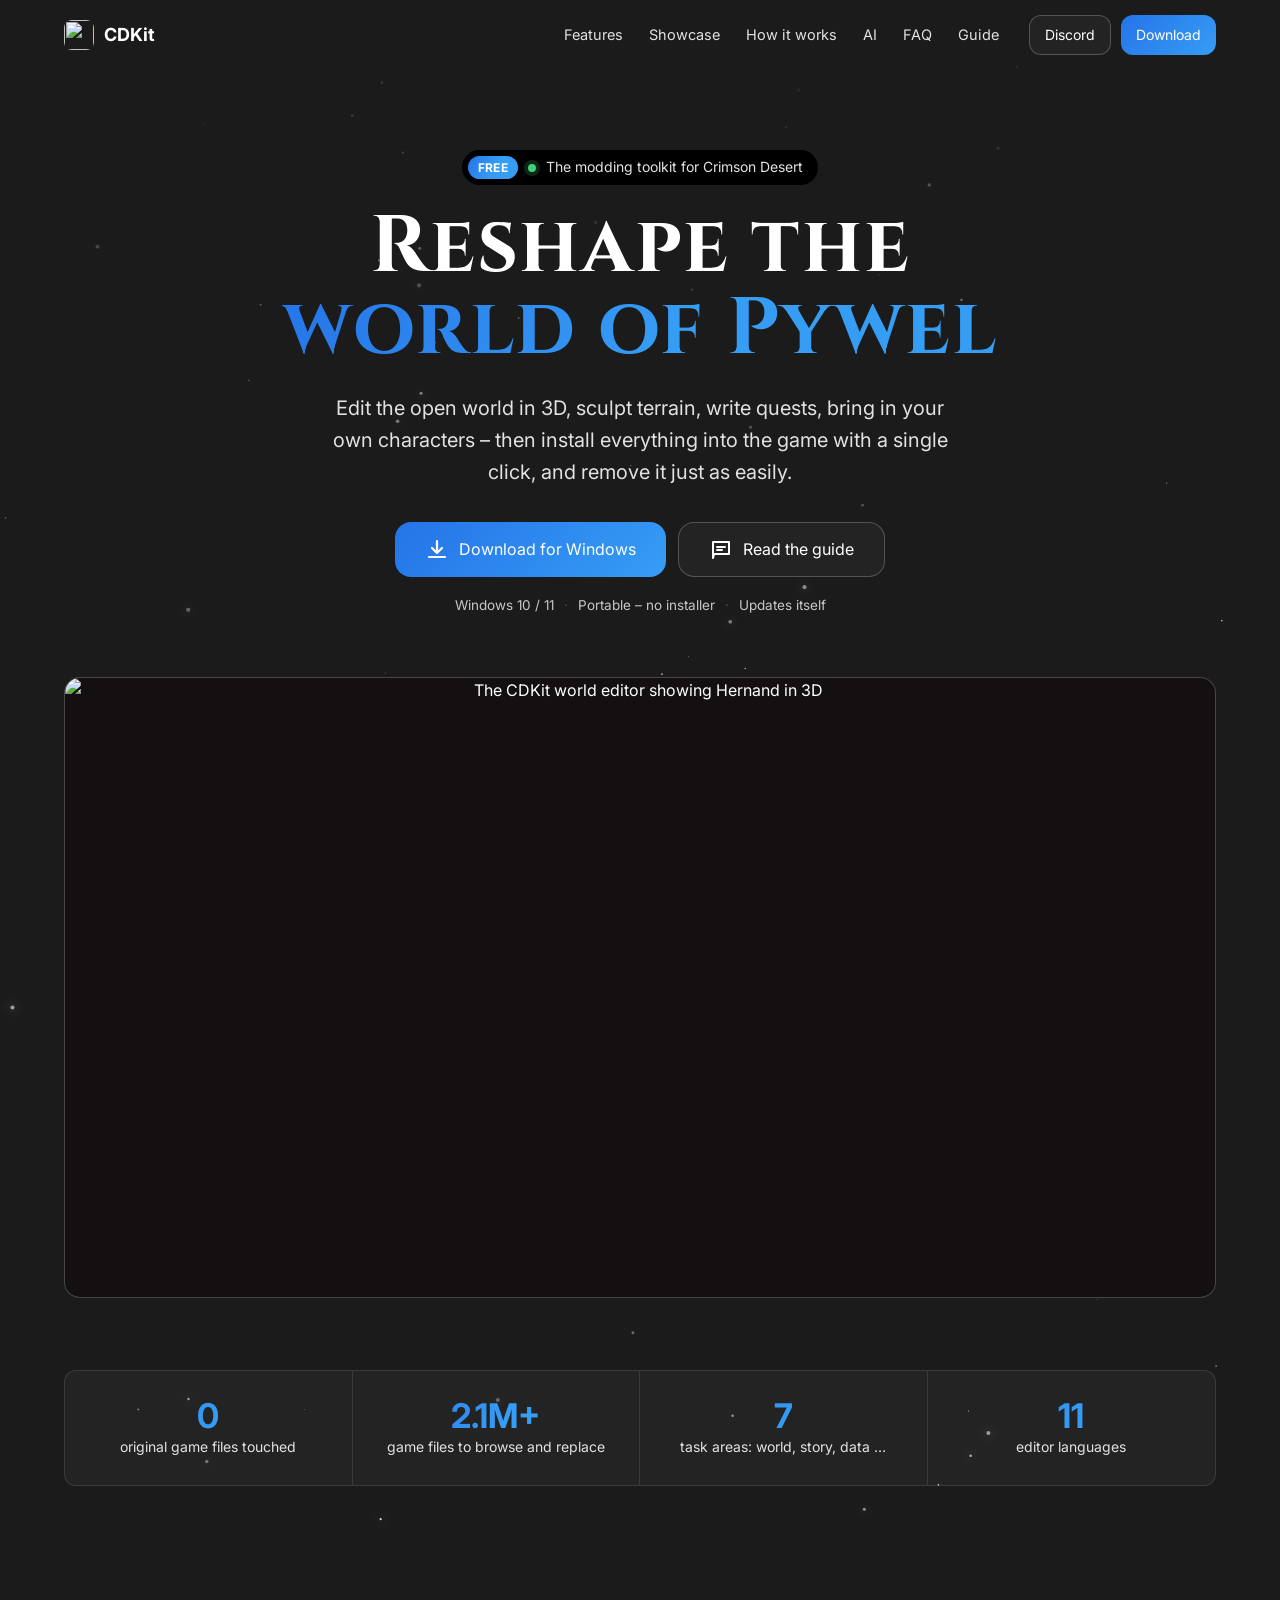
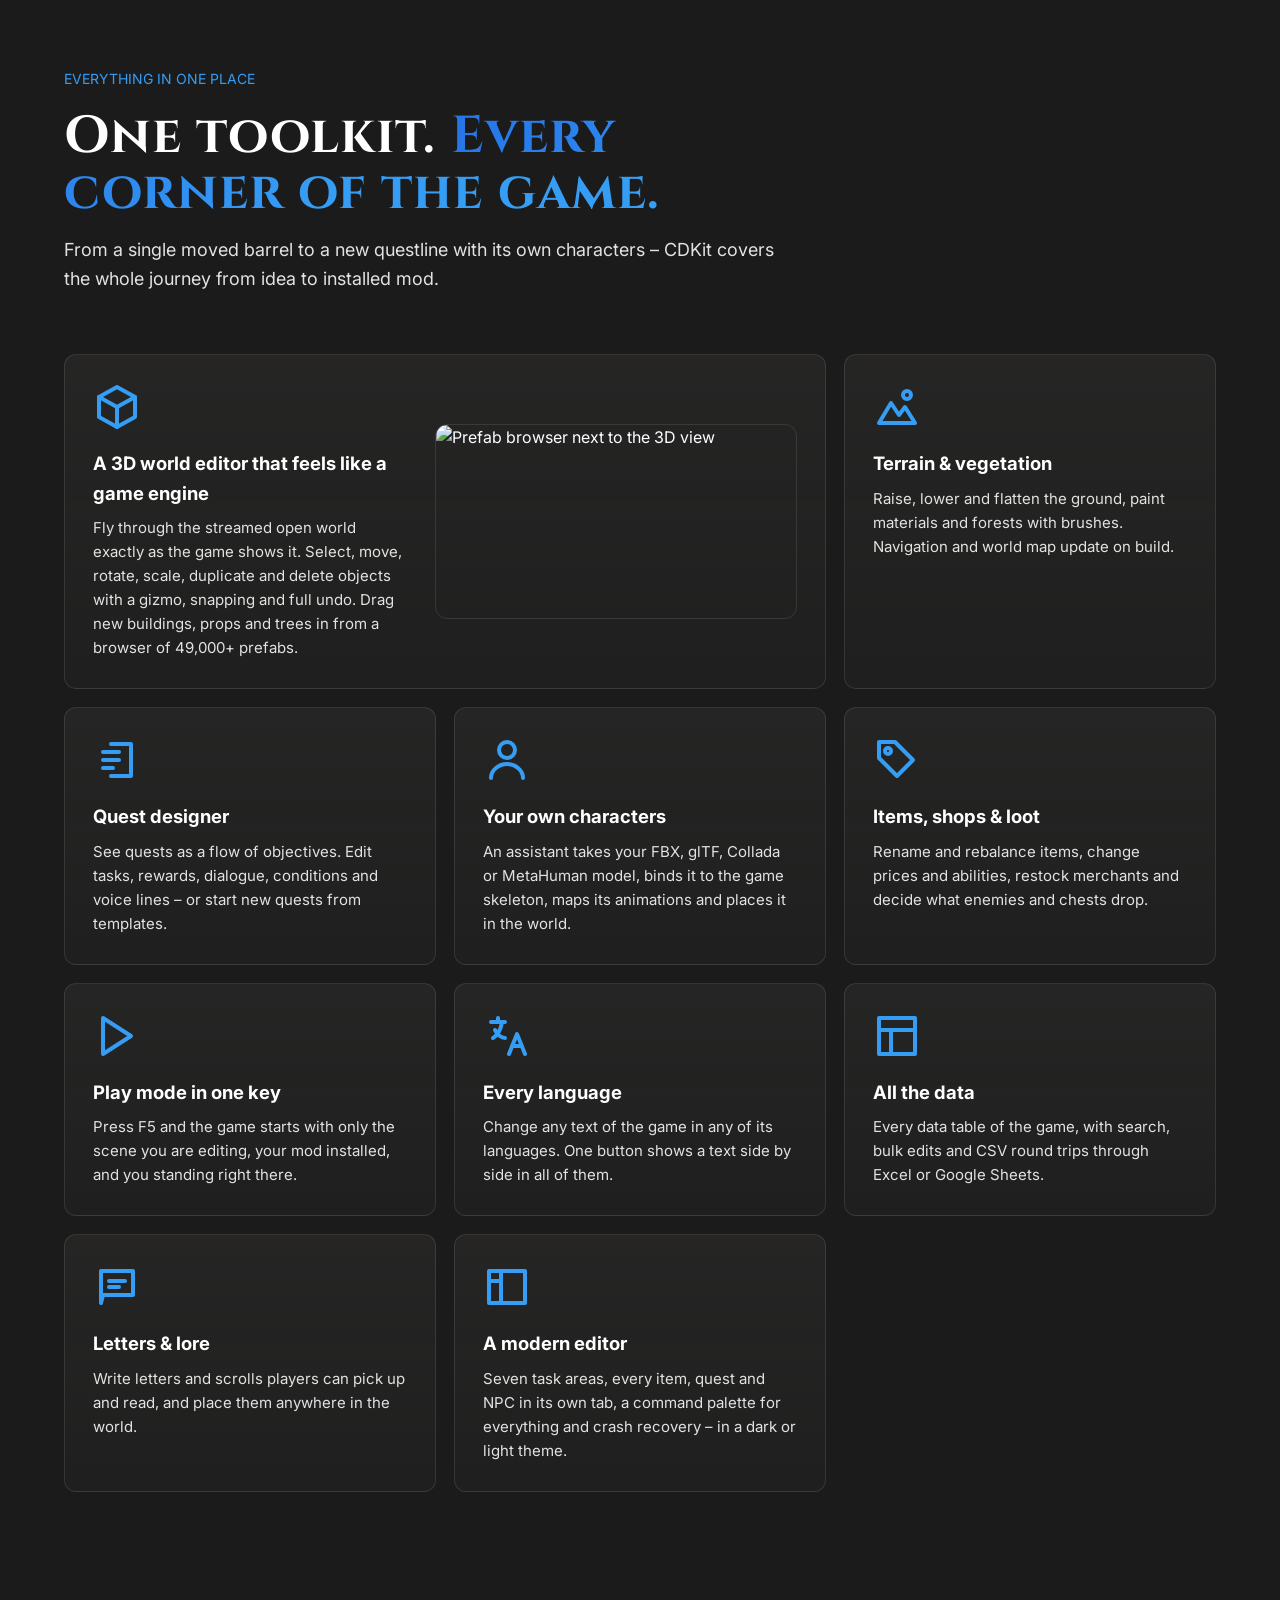
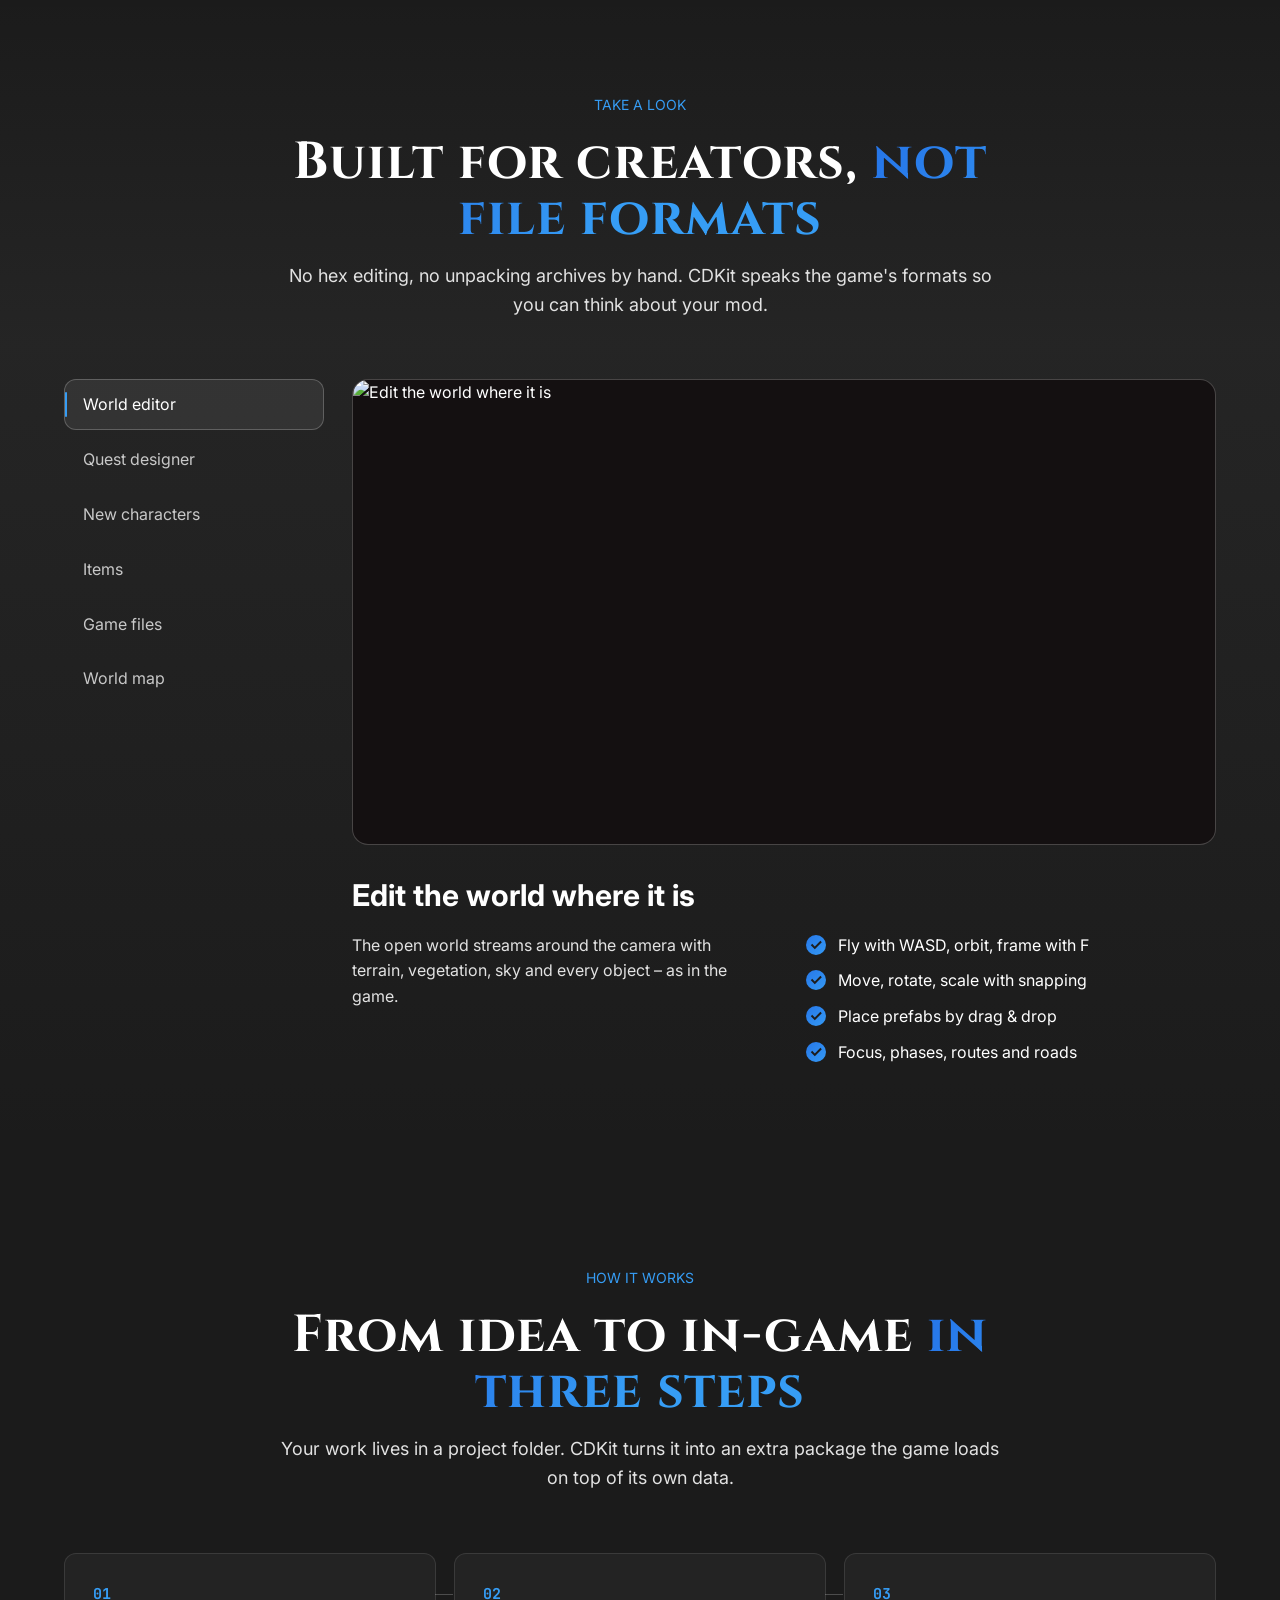
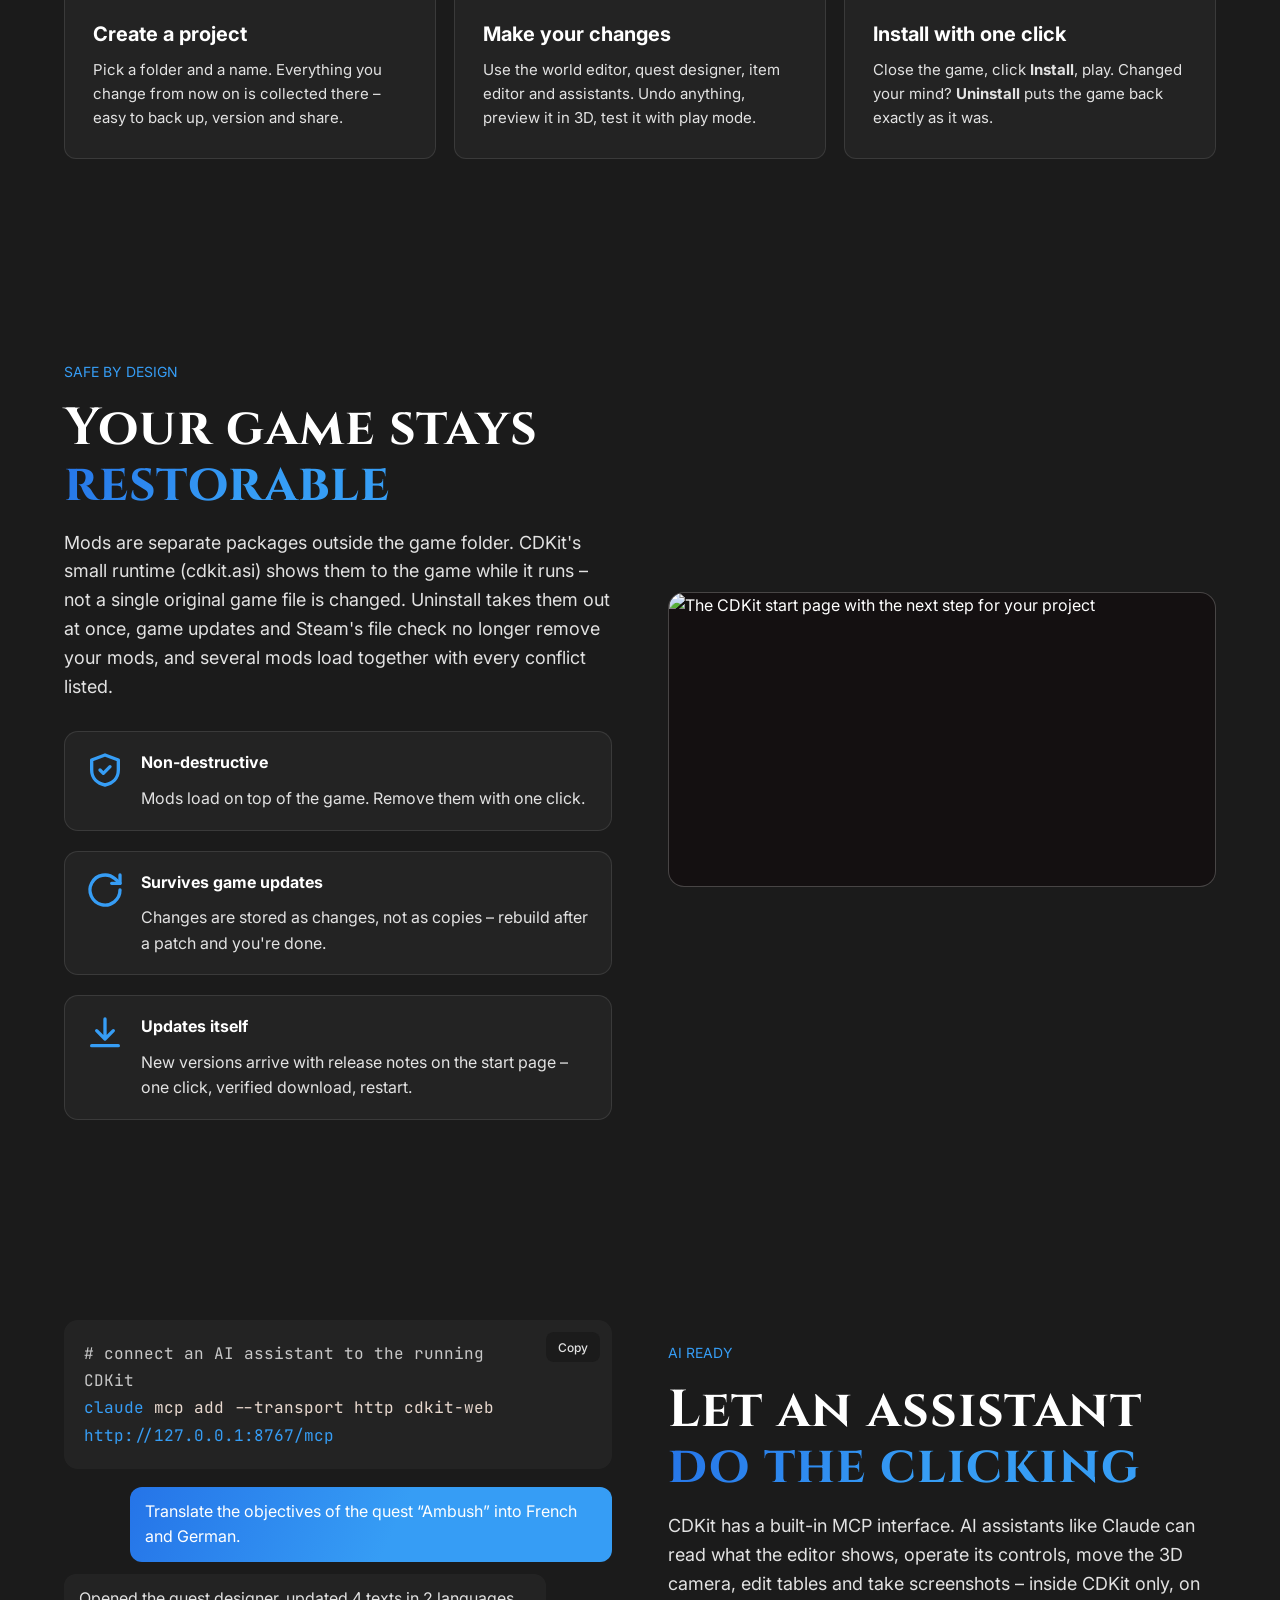
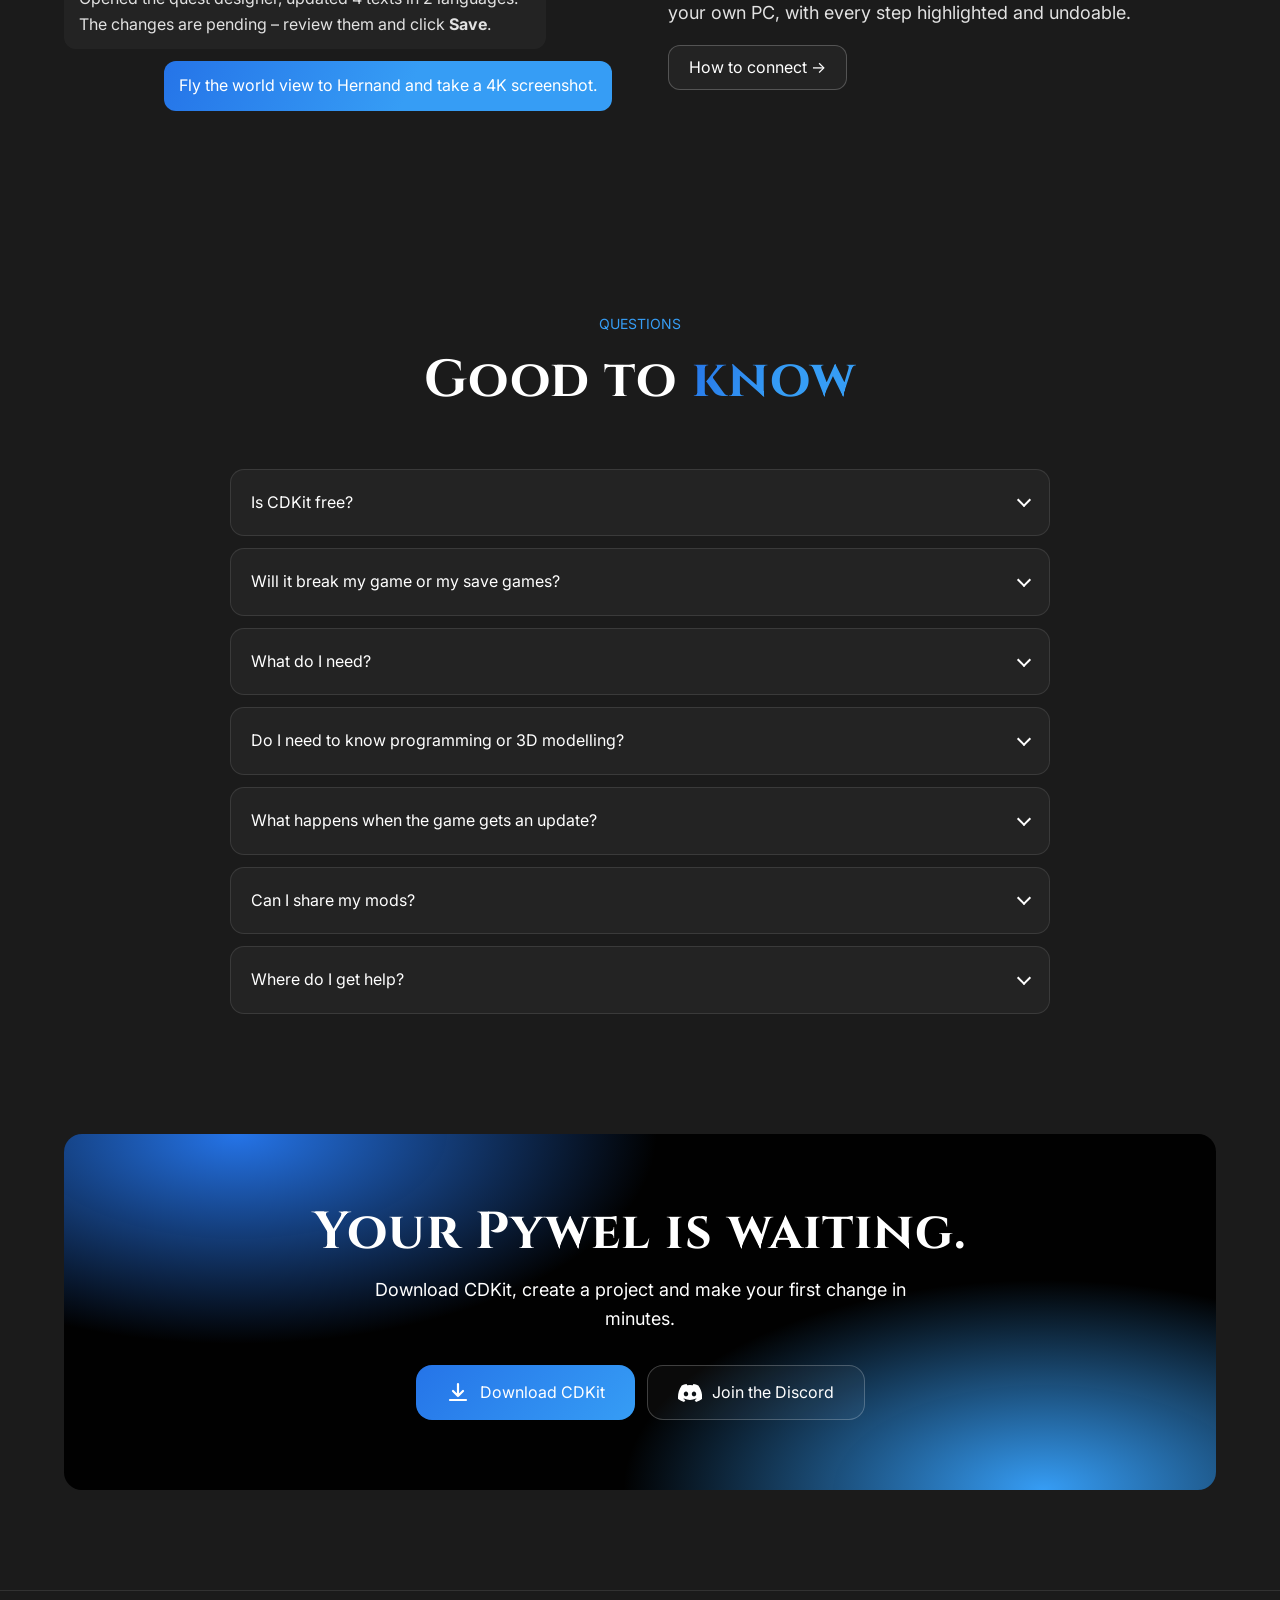
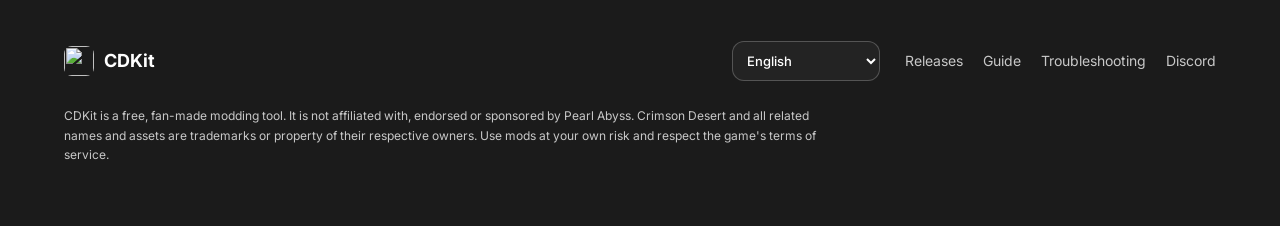
==== commit da6ddccf: "fix" ====
--- a/site-source/index.html
+++ b/site-source/index.html
@@ -29,16 +29,6 @@
   <meta name="theme-color" content="#0b0809">
 
   <meta property="og:locale" content="en_US">
-  <meta property="og:locale:alternate" content="zh_CN">
-  <meta property="og:locale:alternate" content="zh_TW">
-  <meta property="og:locale:alternate" content="de_DE">
-  <meta property="og:locale:alternate" content="fr_FR">
-  <meta property="og:locale:alternate" content="ko_KR">
-  <meta property="og:locale:alternate" content="ja_JP">
-  <meta property="og:locale:alternate" content="es_ES">
-  <meta property="og:locale:alternate" content="pt_BR">
-  <meta property="og:locale:alternate" content="ru_RU">
-  <meta property="og:locale:alternate" content="tr_TR">
   <meta property="og:title" lang="en" content="CDKit – The modding toolkit for Crimson Desert">
   <meta property="og:title" lang="zh-CN" content="CDKit – 《红色沙漠》模组制作工具包">
   <meta property="og:title" lang="zh-TW" content="CDKit – 《赤血沙漠》模組製作工具包">
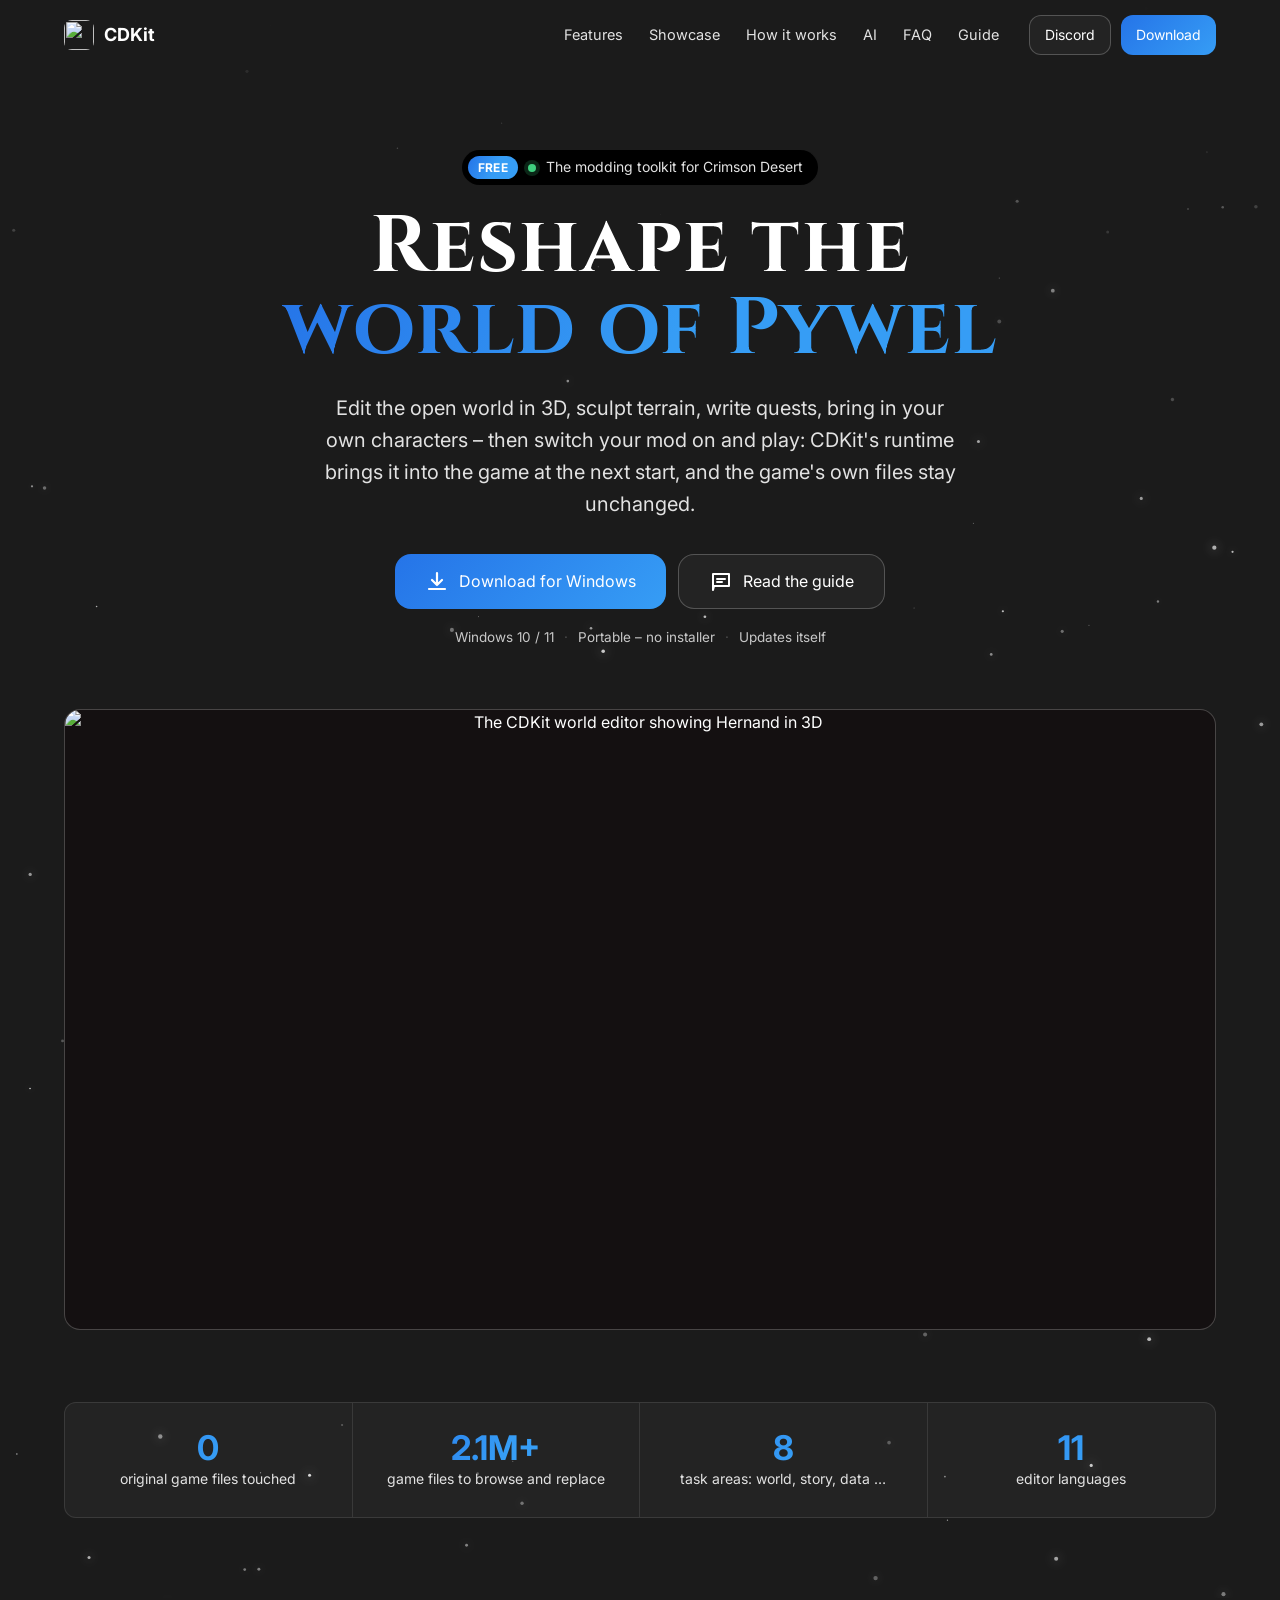
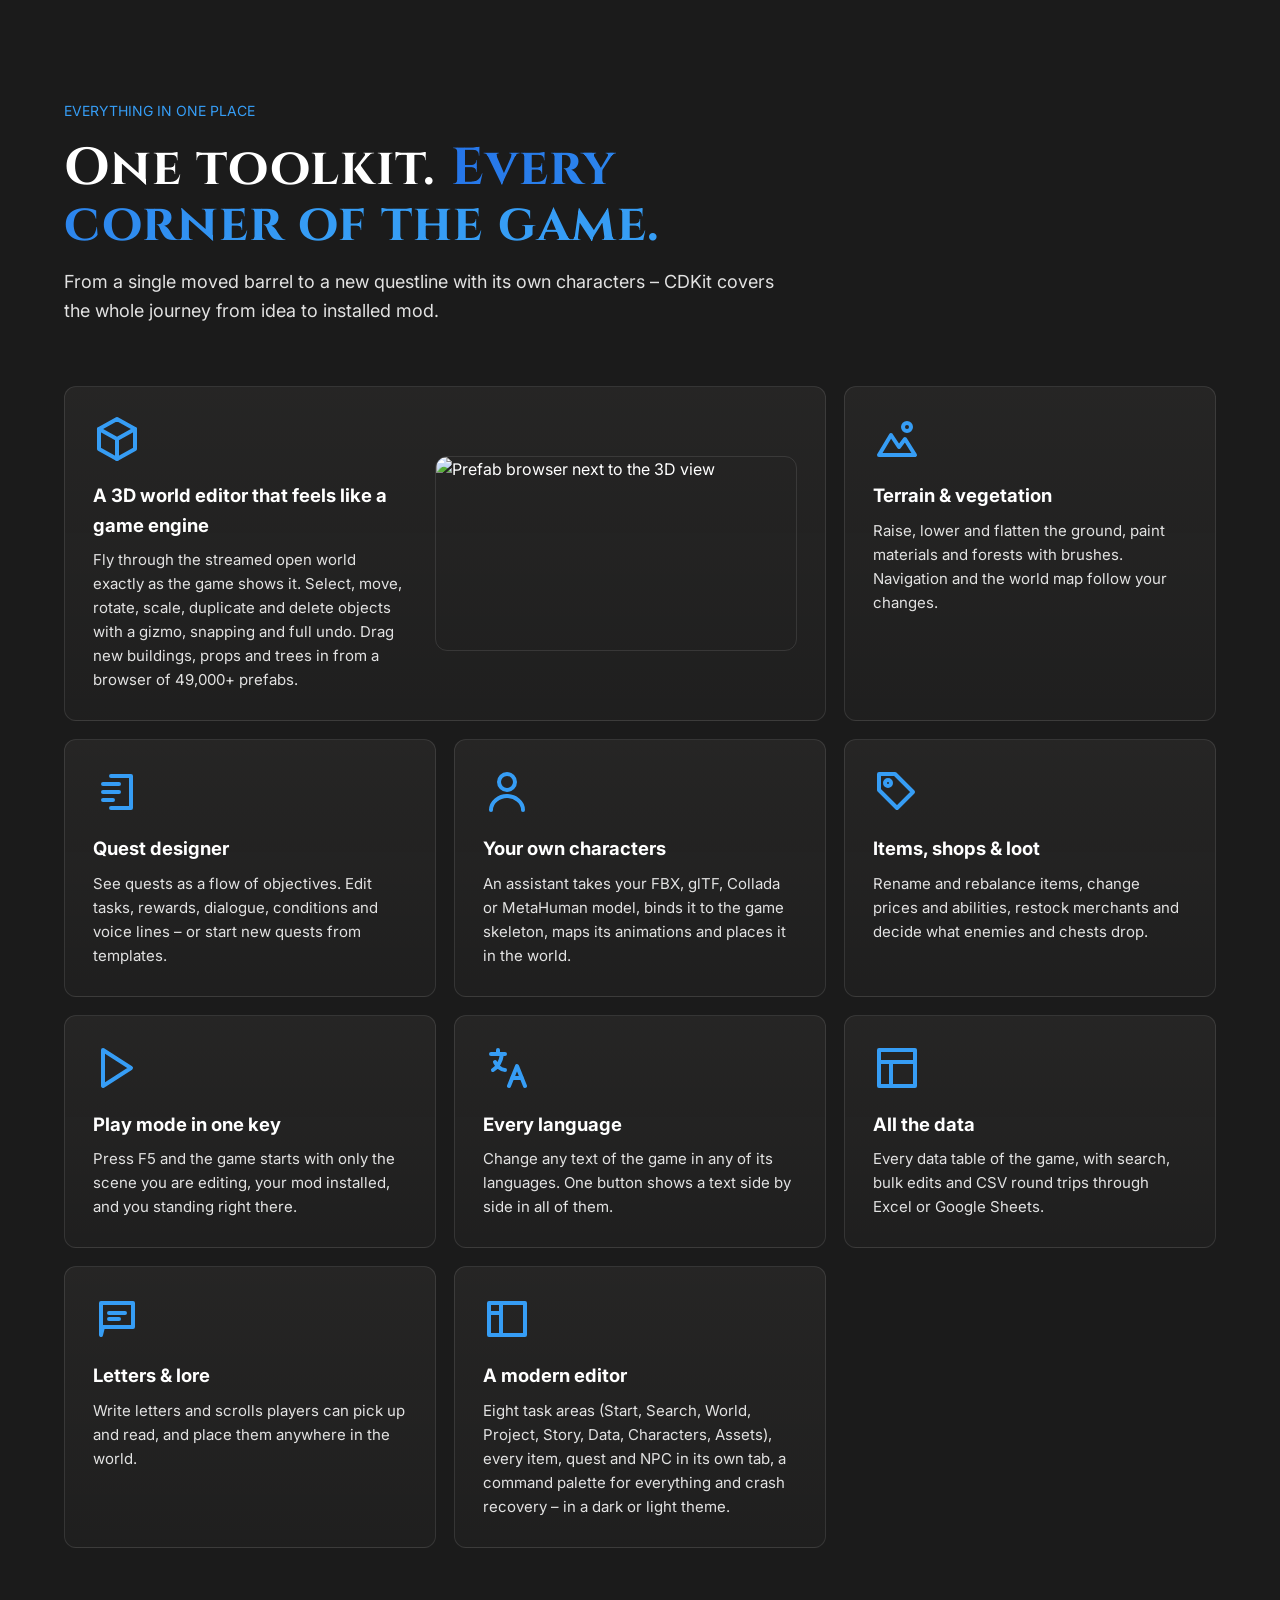
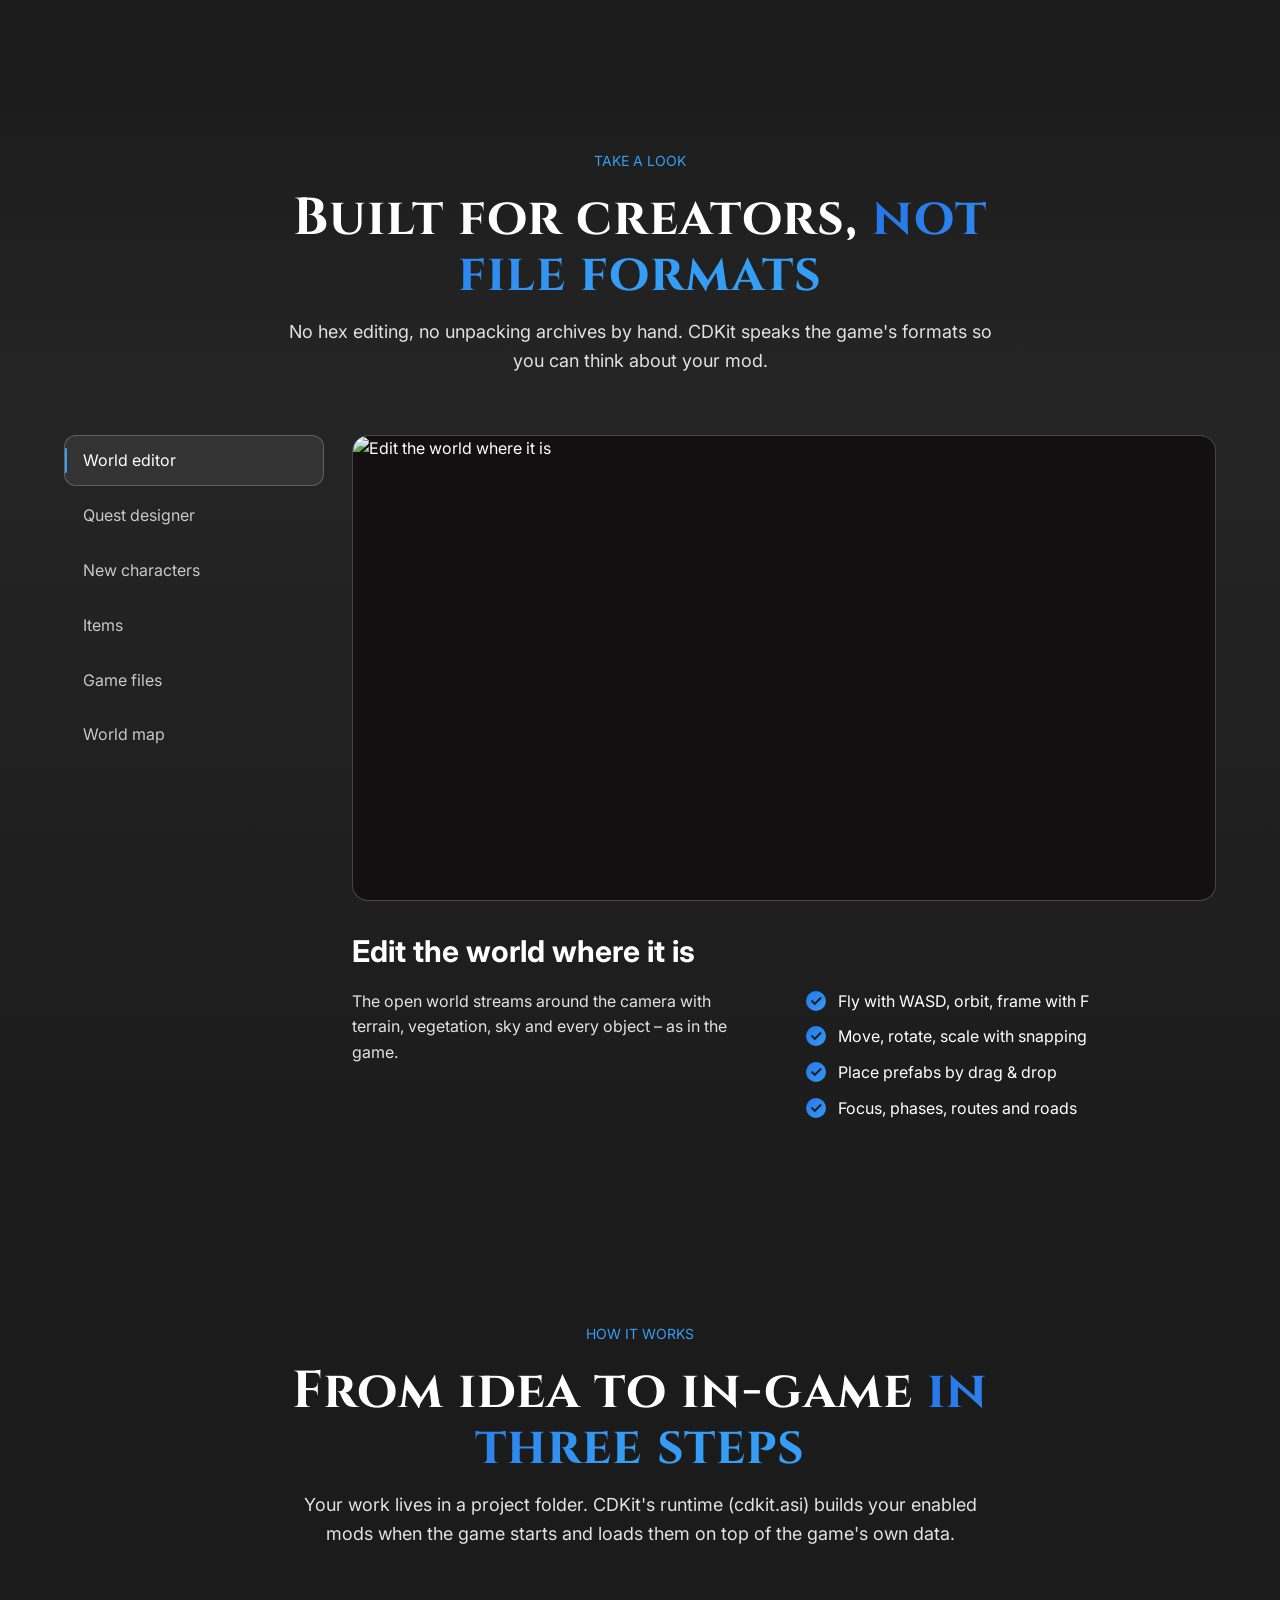
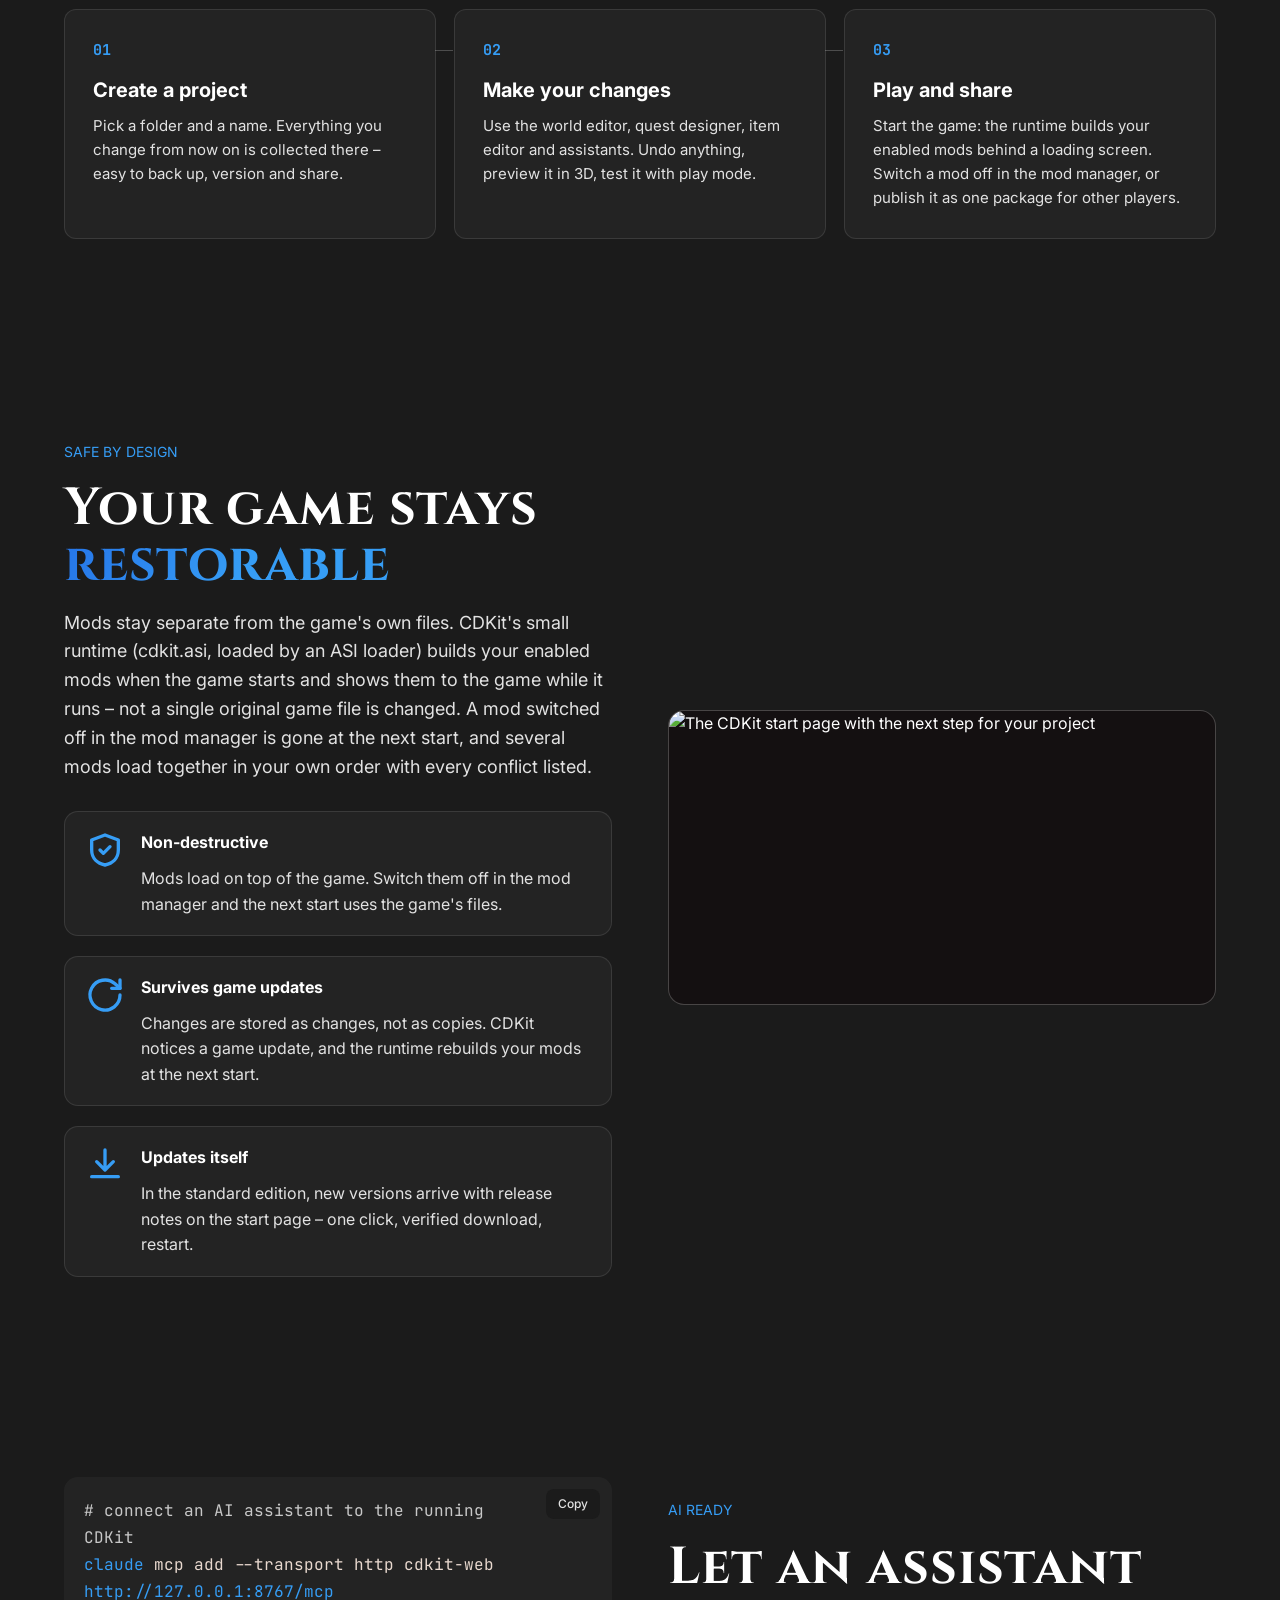
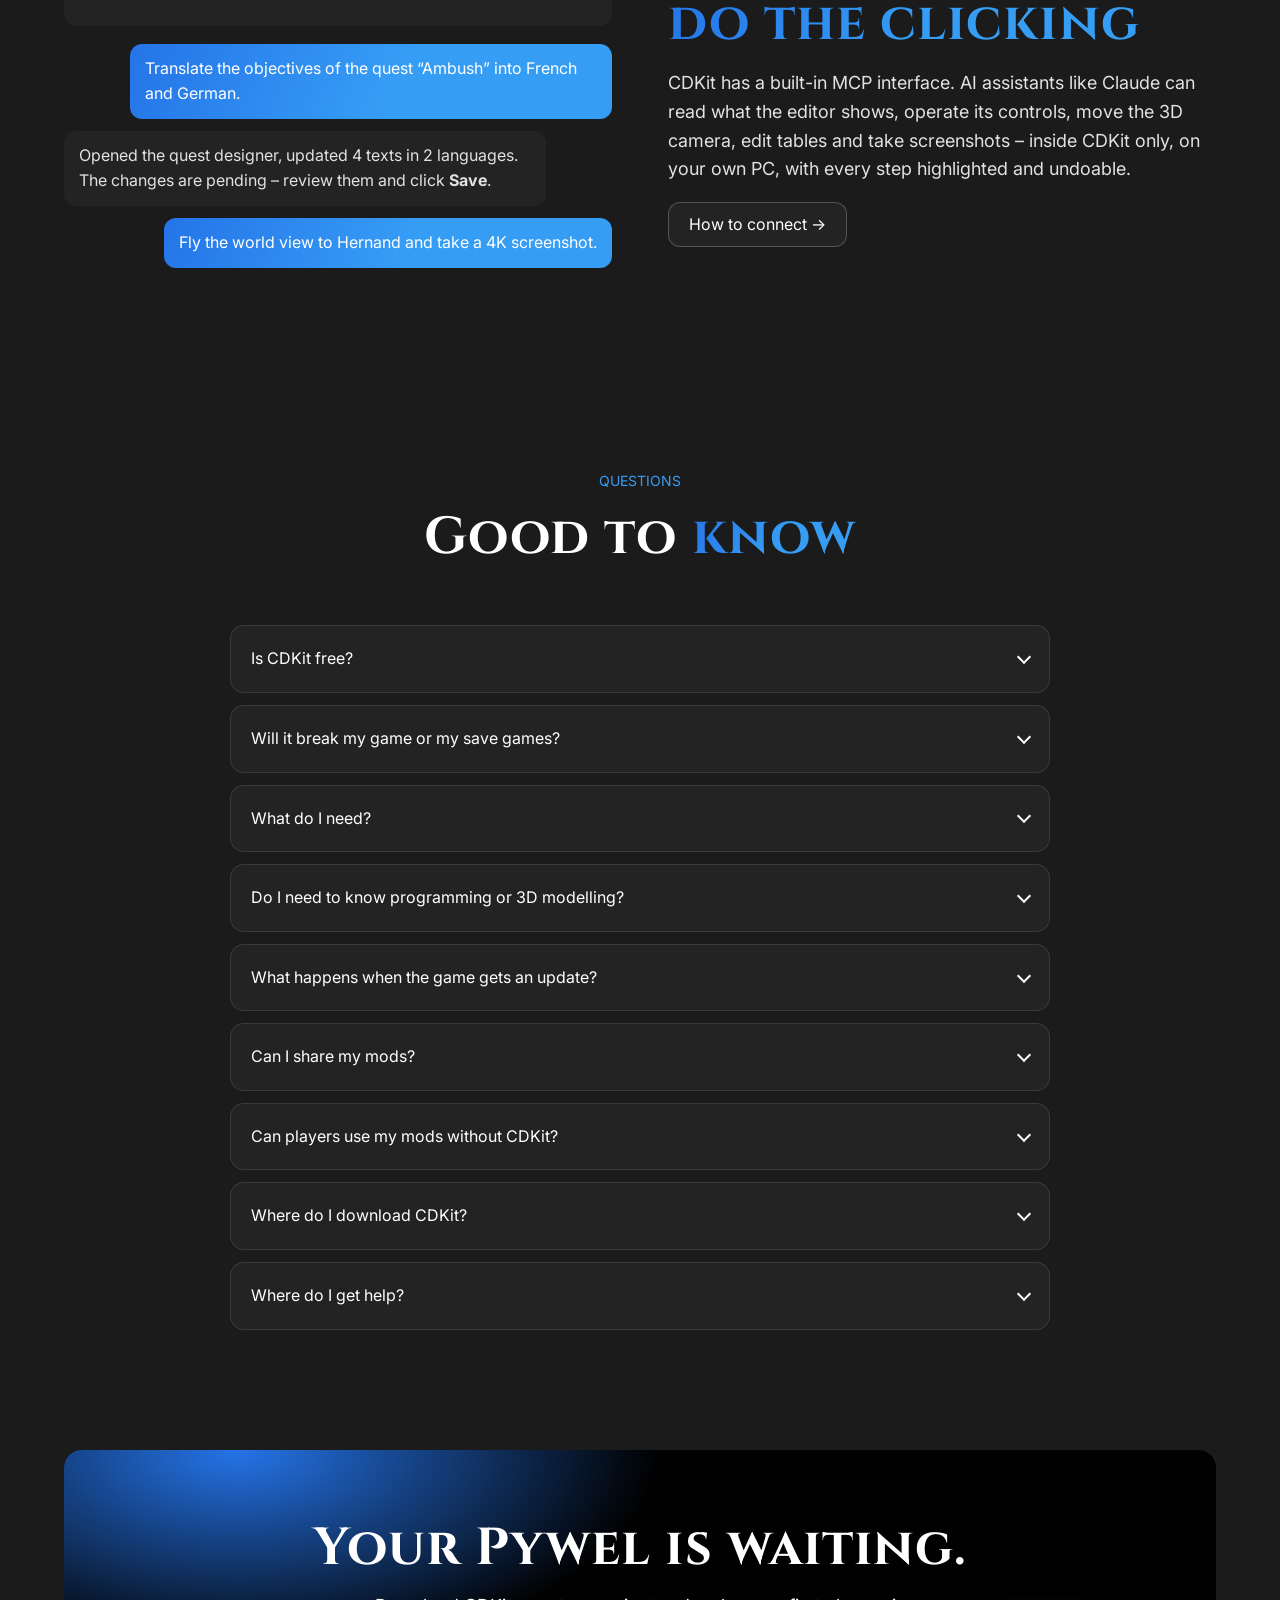
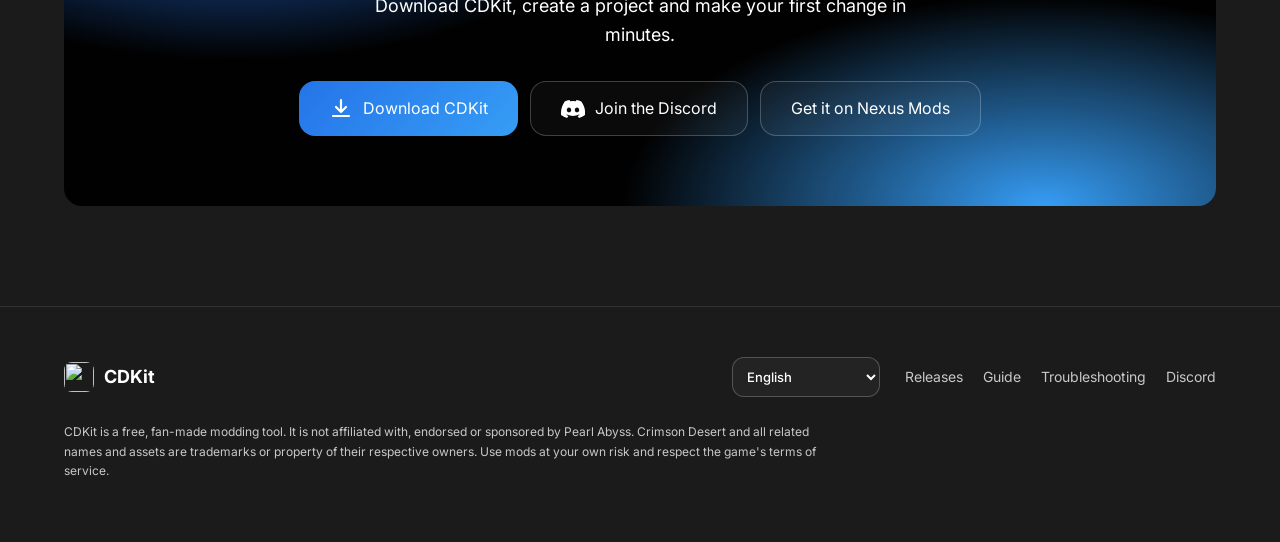
==== commit 82ba5258: "Landing page for the 0.3.0 release: mods through the cdkit.asi runtime, sharing, CDKit Runtime for p" ====
--- a/site-source/index.html
+++ b/site-source/index.html
@@ -1483,8 +1483,7 @@
           <span class="badge"><b>FREE</b><span class="dot"></span><span id="heroBadge">The modding toolkit for Crimson
               Desert</span></span>
           <h1 class="serif">Reshape the <span class="grad-text">world of Pywel</span></h1>
-          <p class="lead">Edit the open world in 3D, sculpt terrain, write quests, bring in your own characters – then
-            install everything into the game with a single click, and remove it just as easily.</p>
+          <p class="lead">Edit the open world in 3D, sculpt terrain, write quests, bring in your own characters – then switch your mod on and play: CDKit's runtime brings it into the game at the next start, and the game's own files stay unchanged.</p>
           <div class="hero-ctas">
             <a class="btn btn-lg btn-primary" id="downloadBtn"
               href="https://github.com/Moon-yungg/CDKit-Releases/releases/latest">
@@ -1517,7 +1516,7 @@
           <div class="stat"><strong class="grad-text">0</strong><span>original game files touched</span></div>
           <div class="stat"><strong class="grad-text" data-count="2100000" data-suffix="+">2.1M+</strong><span>game
               files to browse and replace</span></div>
-          <div class="stat"><strong class="grad-text" data-count="7">7</strong><span>task areas: world, story, data …</span></div>
+          <div class="stat"><strong class="grad-text" data-count="8">8</strong><span>task areas: world, story, data …</span></div>
           <div class="stat"><strong class="grad-text" data-count="11">11</strong><span>editor languages</span></div>
         </div>
       </div>
@@ -1555,8 +1554,7 @@
                 <circle cx="17" cy="6" r="2" />
               </svg></div>
             <h3>Terrain & vegetation</h3>
-            <p>Raise, lower and flatten the ground, paint materials and forests with brushes. Navigation and world map
-              update on build.</p>
+            <p>Raise, lower and flatten the ground, paint materials and forests with brushes. Navigation and the world map follow your changes.</p>
           </article>
           <article class="card reveal">
             <div class="icon"><svg viewBox="0 0 24 24" fill="none" stroke="currentColor" stroke-width="2"
@@ -1633,8 +1631,7 @@
                 <path d="M9 4v16M3 9h6" />
               </svg></div>
             <h3>A modern editor</h3>
-            <p>Seven task areas, every item, quest and NPC in its own tab, a command palette for everything and crash
-              recovery – in a dark or light theme.</p>
+            <p>Eight task areas (Start, Search, World, Project, Story, Data, Characters, Assets), every item, quest and NPC in its own tab, a command palette for everything and crash recovery – in a dark or light theme.</p>
           </article>
         </div>
       </div>
@@ -1671,8 +1668,7 @@
         <div class="section-head center reveal">
           <span class="eyebrow">How it works</span>
           <h2 class="serif">From idea to in-game <span class="grad-text">in three steps</span></h2>
-          <p>Your work lives in a project folder. CDKit turns it into an extra package the game loads on top of its own
-            data.</p>
+          <p>Your work lives in a project folder. CDKit's runtime (cdkit.asi) builds your enabled mods when the game starts and loads them on top of the game's own data.</p>
         </div>
         <div class="steps">
           <div class="step reveal">
@@ -1686,9 +1682,8 @@
               it with play mode.</p>
           </div>
           <div class="step reveal">
-            <h3>Install with one click</h3>
-            <p>Close the game, click <b>Install</b>, play. Changed your mind? <b>Uninstall</b> puts the game back
-              exactly as it was.</p>
+            <h3>Play and share</h3>
+            <p>Start the game: the runtime builds your enabled mods behind a loading screen. Switch a mod off in the mod manager, or publish it as one package for other players.</p>
           </div>
         </div>
       </div>
@@ -1700,10 +1695,7 @@
         <div class="reveal">
           <span class="eyebrow">Safe by design</span>
           <h2 class="serif">Your game stays <span class="grad-text">restorable</span></h2>
-          <p style="color:var(--muted);font-size:18px;margin:0">Mods are separate packages outside the game folder. CDKit's
-            small runtime (cdkit.asi) shows them to the game while it runs – not a single original game file is changed.
-            Uninstall takes them out at once, game updates and Steam's file check no longer remove your mods, and
-            several mods load together with every conflict listed.</p>
+          <p style="color:var(--muted);font-size:18px;margin:0">Mods stay separate from the game's own files. CDKit's small runtime (cdkit.asi, loaded by an ASI loader) builds your enabled mods when the game starts and shows them to the game while it runs – not a single original game file is changed. A mod switched off in the mod manager is gone at the next start, and several mods load together in your own order with every conflict listed.</p>
           <div class="pill-list">
             <div class="pill">
               <div class="icon"><svg viewBox="0 0 24 24" fill="none" stroke="currentColor" stroke-width="2"
@@ -1713,7 +1705,7 @@
                 </svg></div>
               <div>
                 <h4>Non-destructive</h4>
-                <p>Mods load on top of the game. Remove them with one click.</p>
+                <p>Mods load on top of the game. Switch them off in the mod manager and the next start uses the game's files.</p>
               </div>
             </div>
             <div class="pill">
@@ -1724,7 +1716,7 @@
                 </svg></div>
               <div>
                 <h4>Survives game updates</h4>
-                <p>Changes are stored as changes, not as copies – rebuild after a patch and you're done.</p>
+                <p>Changes are stored as changes, not as copies. CDKit notices a game update, and the runtime rebuilds your mods at the next start.</p>
               </div>
             </div>
             <div class="pill">
@@ -1735,7 +1727,7 @@
                 </svg></div>
               <div>
                 <h4>Updates itself</h4>
-                <p>New versions arrive with release notes on the start page – one click, verified download, restart.</p>
+                <p>In the standard edition, new versions arrive with release notes on the start page – one click, verified download, restart.</p>
               </div>
             </div>
           </div>
@@ -1790,15 +1782,11 @@
           </details>
           <details>
             <summary>Will it break my game or my save games?</summary>
-            <p>No original game file is changed. CDKit builds your mods into its own folder, and its runtime cdkit.asi
-              (loaded by an ASI loader in bin64) shows them to the game while it runs. Uninstall takes everything out at
-              once, and game updates or Steam's “Verify integrity of game files” no longer remove your mods. Play mode
-              blocks saving, so your saves stay safe while testing.</p>
+            <p>No original game file is changed. The runtime cdkit.asi (loaded by an ASI loader in bin64) builds your enabled mods at game start, with a loading screen, and shows them to the game while it runs. “Disable this mod” or “Disable all mods” in the mod manager switches them off, and the next start uses the game's own files. Play mode blocks saving, so your saves stay safe while testing.</p>
           </details>
           <details>
             <summary>What do I need?</summary>
-            <p>Windows 10 or 11 (64-bit), Crimson Desert on Steam and a DirectX 12 graphics card. Play mode and live
-              preview additionally use the World Builder plugin; importing MetaHuman/Fab packages needs Unreal Engine.
+            <p>Windows 10 or 11 (64-bit), Crimson Desert on Steam, a DirectX 12 graphics card and the Microsoft Edge WebView2 Runtime (part of Windows 11 and every up-to-date Windows 10). To play mods, the game needs an ASI loader in its bin64 folder, for example Ultimate ASI Loader (not included). Play mode and live preview additionally use the World Builder plugin; importing MetaHuman/Fab packages needs Unreal Engine.
             </p>
           </details>
           <details>
@@ -1808,13 +1796,19 @@
           </details>
           <details>
             <summary>What happens when the game gets an update?</summary>
-            <p>Steam resets the game's package list, so mods become inactive. Open your project in CDKit, click Build
-              and Install – your changes carry over in almost all cases.</p>
+            <p>CDKit notices the new game version and shows which projects it affects. The runtime rebuilds your mods against the updated game at the next start – there is nothing to reinstall, and your changes carry over in almost all cases.</p>
           </details>
           <details>
             <summary>Can I share my mods?</summary>
-            <p>Yes. Share your project folder; others open it in CDKit and click Install, and CDKit rebuilds it for
-              their game version.</p>
+            <p>Yes. “Publish mod” writes your mod as one .cdpkg package plus a ZIP for mod sites. Others add it with “Import mod”, drag their mods into their own load order, check conflicts, and can update a mod or undo an update.</p>
+          </details>
+          <details>
+            <summary>Can players use my mods without CDKit?</summary>
+            <p>Yes. They download CDKit Runtime (cdkit.asi and a mods folder) from the GitHub releases, unzip it into the game folder, add an ASI loader and put the .cdpkg files into bin64\CDKit\mods.</p>
+          </details>
+          <details>
+            <summary>Where do I download CDKit?</summary>
+            <p>There are two editions with the same editors: the standard edition from the GitHub releases, with built-in updates, and the Nexus edition on Nexus Mods, which opens no internet connection of its own and is updated through its Nexus page.</p>
           </details>
           <details>
             <summary>Where do I get help?</summary>
@@ -1846,6 +1840,8 @@
               </svg>
               Join the Discord
             </a>
+            <!-- Nexus edition: placeholder link to the game's Nexus Mods page until the CDKit mod page exists -->
+            <a class="btn btn-lg" href="https://www.nexusmods.com/crimsondesert" target="_blank" rel="noopener">Get it on Nexus Mods</a>
           </div>
         </div>
       </div>
@@ -1894,7 +1890,7 @@
     (() => {
 
       /* ---------- localization ---------- */
-      const TRANSLATIONS = {"zh-CN": {"Features": "功能", "Showcase": "展示", "How it works": "工作原理", "FAQ": "常见问题", "Guide": "指南", "Download": "下载", "FREE": "免费", "The modding toolkit for Crimson Desert": "《红色沙漠》模组制作工具包", "Reshape the": "重塑", "world of Pywel": "Pywel 的世界", "Download for Windows": "下载 Windows 版", "Read the guide": "阅读指南", "Portable – no installer": "便携版——无需安装程序", "Updates itself": "自动更新", "game files to browse and replace": "可浏览和替换的游戏文件", "editor languages": "种编辑器语言", "original game files touched": "个原始游戏文件被修改", "Everything in one place": "一站式完成", "One toolkit.": "一个工具包。", "Every corner of the game.": "覆盖游戏的每个角落。", "From a single moved barrel to a new questline with its own characters – CDKit covers the whole journey from idea to installed mod.": "从移动一个木桶，到制作拥有独立角色的新任务线——CDKit 覆盖从创意到模组安装完成的整个流程。", "A 3D world editor that feels like a game engine": "像游戏引擎一样的 3D 世界编辑器", "Terrain & vegetation": "地形与植被", "Raise, lower and flatten the ground, paint materials and forests with brushes. Navigation and world map update on build.": "抬高、降低或平整地面，用笔刷绘制材质和森林。构建时导航数据与世界地图会同步更新。", "Quest designer": "任务设计器", "See quests as a flow of objectives. Edit tasks, rewards, dialogue, conditions and voice lines – or start new quests from templates.": "以目标流程的方式查看任务。编辑任务内容、奖励、对话、条件和语音，或从模板创建新任务。", "Your own characters": "你自己的角色", "Items, shops & loot": "物品、商店与掉落", "Rename and rebalance items, change prices and abilities, restock merchants and decide what enemies and chests drop.": "重命名和调整物品平衡，修改价格与能力，为商人补货，并决定敌人和宝箱的掉落内容。", "Play mode in one key": "一键进入游玩模式", "Press F5 and the game starts with only the scene you are editing, your mod installed, and you standing right there.": "按下 F5，游戏会直接启动当前编辑场景、安装你的模组，并让角色出现在你正在编辑的位置。", "Every language": "所有语言", "Change any text of the game in any of its languages. One button shows a text side by side in all of them.": "修改游戏任意语言中的任意文本。只需一个按钮，即可并排查看同一文本的所有语言版本。", "All the data": "全部数据", "Every data table of the game, with search, bulk edits and CSV round trips through Excel or Google Sheets.": "访问游戏中的所有数据表，支持搜索、批量编辑，并可通过 CSV 与 Excel 或 Google Sheets 往返编辑。", "Letters & lore": "书信与世界观文本", "Write letters and scrolls players can pick up and read, and place them anywhere in the world.": "编写玩家可拾取阅读的信件与卷轴，并把它们放置在世界中的任意位置。", "Take a look": "看看效果", "Built for creators,": "为创作者而生，", "not file formats": "而不是为文件格式而生", "No hex editing, no unpacking archives by hand. CDKit speaks the game's formats so you can think about your mod.": "无需十六进制编辑，也无需手动解包归档。CDKit 直接理解游戏格式，让你专注于模组本身。", "From idea to in-game": "从创意到游戏内", "in three steps": "只需三步", "Your work lives in a project folder. CDKit turns it into an extra package the game loads on top of its own data.": "你的工作内容保存在项目文件夹中。CDKit 会将其构建为额外的数据包，让游戏在自身数据之上加载。", "Create a project": "创建项目", "Pick a folder and a name. Everything you change from now on is collected there – easy to back up, version and share.": "选择文件夹和名称。从此之后的所有修改都会集中保存在这里，便于备份、版本管理和分享。", "Make your changes": "进行修改", "Use the world editor, quest designer, item editor and assistants. Undo anything, preview it in 3D, test it with play mode.": "使用世界编辑器、任务设计器、物品编辑器和各类助手。任何操作都可撤销，可在 3D 中预览，也可通过游玩模式测试。", "Install with one click": "一键安装", "Close the game, click": "关闭游戏，点击", "Install": "安装", ", play. Changed your mind?": "，然后开始游戏。改变主意了？", "Uninstall": "卸载", "puts the game back exactly as it was.": "即可让游戏恢复到原来的状态。", "Safe by design": "从设计上保证安全", "Your game stays": "你的游戏始终", "Non-destructive": "非破坏式", "Mods load on top of the game. Remove them with one click.": "模组覆盖加载在游戏之上，一键即可移除。", "Survives game updates": "可适应游戏更新", "Changes are stored as changes, not as copies – rebuild after a patch and you're done.": "修改以“变更”而非文件副本的形式保存——游戏更新后重新构建即可。", "New versions arrive with release notes on the start page – one click, verified download, restart.": "新版本会连同更新说明显示在启动页——一键完成校验下载并重启。", "Copy": "复制", "# connect an AI assistant to the running CDKit": "# 将 AI 助手连接到正在运行的 CDKit", "Translate the objectives of the quest “Ambush” into French and German.": "把任务“Ambush”的目标翻译成法语和德语。", "Opened the quest designer, updated 4 texts in 2 languages. The changes are pending – review them and click": "已打开任务设计器，并更新了 2 种语言中的 4 段文本。修改仍待确认——检查后点击", "AI ready": "AI 就绪", "Let an assistant": "让助手", "do the clicking": "替你完成点击操作", "CDKit has a built-in MCP interface. AI assistants like Claude can read what the editor shows, operate its controls, move the 3D camera, edit tables and take screenshots – inside CDKit only, on your own PC, with every step highlighted and undoable.": "CDKit 内置 MCP 接口。Claude 等 AI 助手可以读取编辑器显示的内容、操作控件、移动 3D 相机、编辑表格并截取截图——所有操作仅发生在你电脑上的 CDKit 内，每一步都会高亮显示并可撤销。", "How to connect →": "如何连接 →", "Questions": "常见问题", "Good to": "你需要", "know": "了解的内容", "Is CDKit free?": "CDKit 免费吗？", "Yes. Download it, unpack it and start": "是的。下载并解压，然后运行", "– no account, no installer.": "——无需账号，也无需安装程序。", "Will it break my game or my save games?": "它会损坏游戏或存档吗？", "What do I need?": "我需要什么？", "Windows 10 or 11 (64-bit), Crimson Desert on Steam and a DirectX 12 graphics card. Play mode and live preview additionally use the World Builder plugin; importing MetaHuman/Fab packages needs Unreal Engine.": "Windows 10 或 11（64 位）、Steam 版《红色沙漠》以及支持 DirectX 12 的显卡。游玩模式和实时预览还会使用 World Builder 插件；导入 MetaHuman/Fab 包需要 Unreal Engine。", "Do I need to know programming or 3D modelling?": "需要会编程或 3D 建模吗？", "No. Most tasks – moving objects, changing items, editing quests and texts – are done with forms and the mouse. For your own models you need a 3D file, the rest is handled by an assistant.": "不需要。移动对象、修改物品、编辑任务和文本等大多数操作都可通过表单和鼠标完成。导入自制模型时只需准备 3D 文件，其余步骤由助手处理。", "What happens when the game gets an update?": "游戏更新后会怎样？", "Steam resets the game's package list, so mods become inactive. Open your project in CDKit, click Build and Install – your changes carry over in almost all cases.": "Steam 会重置游戏的数据包列表，因此模组会暂时失效。在 CDKit 中打开项目，点击 Build 和 Install——绝大多数情况下你的修改都可以继续使用。", "Can I share my mods?": "我可以分享自己的模组吗？", "Yes. Share your project folder; others open it in CDKit and click Install, and CDKit rebuilds it for their game version.": "可以。分享你的项目文件夹；其他人在 CDKit 中打开并点击 Install，CDKit 会针对他们的游戏版本重新构建。", "Where do I get help?": "在哪里获得帮助？", "Start with the": "先查看", "guide": "指南", ", and ask anything on our": "，也可以在我们的", "Your Pywel is waiting.": "你的 Pywel 正等着你。", "Download CDKit, create a project and make your first change in minutes.": "下载 CDKit、创建项目，几分钟内完成你的第一次修改。", "Download CDKit": "下载 CDKit", "Join the Discord": "加入 Discord", "Releases": "版本发布", "Troubleshooting": "故障排除", "CDKit is a free, fan-made modding tool. It is not affiliated with, endorsed or sponsored by Pearl Abyss. Crimson Desert and all related names and assets are trademarks or property of their respective owners. Use mods at your own risk and respect the game's terms of service.": "CDKit 是免费的玩家自制模组工具，与 Pearl Abyss 无隶属、认可或赞助关系。《红色沙漠》及所有相关名称和素材均为其各自权利人的商标或财产。使用模组需自行承担风险，并请遵守游戏的服务条款。", "Menu": "菜单", "Close screenshot": "关闭截图", "Screenshot viewer": "截图查看器", "Prefab browser next to the 3D view": "3D 视图旁的预制体浏览器", "Select language": "选择语言", "World editor": "世界编辑器", "Edit the world where it is": "直接在世界中编辑世界", "The open world streams around the camera with terrain, vegetation, sky and every object – as in the game.": "开放世界会围绕相机流式加载地形、植被、天空和所有对象，与游戏中的呈现一致。", "Fly with WASD, orbit, frame with F": "使用 WASD 飞行、环绕观察，按 F 聚焦", "Move, rotate, scale with snapping": "移动、旋转、缩放并支持吸附", "Place prefabs by drag & drop": "拖放即可放置预制体", "Focus, phases, routes and roads": "焦点、阶段、路线与道路", "Quests as a flow, not a spreadsheet": "以流程编辑任务，而不是面对电子表格", "Objectives from 1,000+ game templates": "从 1,000+ 个游戏模板创建目标", "Rewards, conditions and quest chains": "奖励、条件与任务链", "Dialogue lines and your own voice files": "对白文本与自定义语音文件", "Every text in every language": "所有语言中的所有文本", "New characters": "新角色", "Your model, alive in Pywel": "让你的模型在 Pywel 中鲜活起来", "Four steps from a model file to a character standing in the world, with its own animations.": "只需四步，就能把模型文件变成拥有独立动画、站在世界中的角色。", "Bound to the game skeleton automatically": "自动绑定到游戏骨骼", "Your clips mapped to idle, walk, attack …": "将你的动画片段映射到待机、行走、攻击等动作", "Placed where a game character stands": "放置到游戏角色所在的位置", "Items": "物品", "Every item at your fingertips": "所有物品尽在掌握", "Search 6,800+ items with pictures. Change names, stats, prices and abilities in a visual editor.": "搜索 6,800+ 个带图片的物品，并在可视化编辑器中修改名称、属性、价格和能力。", "New items from existing ones": "基于现有物品创建新物品", "Covers and 3D models replaceable": "可替换封面和 3D 模型", "Shops and loot tables included": "包含商店与掉落表", "Bulk changes via CSV": "通过 CSV 批量修改", "Game files": "游戏文件", "Two million files, one search box": "两百万个文件，一个搜索框", "Browse every file of the game, preview models, textures and sounds, export them or replace them with your own.": "浏览游戏中的每个文件，预览模型、纹理和声音，导出它们或替换成你自己的文件。", "3D, texture, audio, table and text viewers": "3D、纹理、音频、表格和文本查看器", "Export single files or whole folders": "导出单个文件或整个文件夹", "Replace with your edited version": "替换为你编辑后的版本", "Mount the game as a Windows drive": "将游戏挂载为 Windows 驱动器", "World map": "世界地图", "The whole map in one view": "一屏查看完整地图", "The game’s 2D map with regions and spawn areas – jump the 3D view anywhere with one click.": "查看包含区域和生成区的游戏 2D 地图，并可一键让 3D 视图跳转到任意位置。", "Regions and spawn layers": "区域与生成图层", "Create islands and new terrain": "创建岛屿和新地形", "Edit the playable world bounds": "编辑可游玩世界边界", "Put characters into spawn areas": "把角色放入生成区域", "Copied!": "已复制！", "Select & copy": "选择并复制", "Latest build": "最新版本", "New build:": "新版本：", "CDKit – The modding toolkit for Crimson Desert": "CDKit – 《红色沙漠》模组制作工具包", "Open screenshot:": "打开截图：", "Screenshot": "截图", "image": "图片", "task areas: world, story, data …": "个任务区域：世界、剧情、数据……", "Fly through the streamed open world exactly as the game shows it. Select, move, rotate, scale, duplicate and delete objects with a gizmo, snapping and full undo. Drag new buildings, props and trees in from a browser of 49,000+ prefabs.": "在与游戏一致的流式开放世界中自由飞行。使用操纵器选择、移动、旋转、缩放、复制和删除对象，支持吸附与完整撤销。还可从 49,000+ 预制体浏览器中直接拖入建筑、道具和树木。", "A modern editor": "现代化的编辑器", "Seven task areas, every item, quest and NPC in its own tab, a command palette for everything and crash recovery – in a dark or light theme.": "七个任务区域，每个物品、任务和 NPC 都有自己的标签页，命令面板可以找到一切，崩溃后可恢复——深色或浅色主题任选。", "Read a quest like a story, from the first objective to the last. Click any underlined word to change it: the goal, the reward, what follows.": "像读故事一样阅读任务，从第一个目标到最后一个。点击任何带下划线的词即可修改：目标、奖励、后续内容。", "An assistant takes your FBX, glTF, Collada or MetaHuman model, binds it to the game skeleton, maps its animations and places it in the world.": "助手可接收 FBX、glTF、Collada 或 MetaHuman 模型，将其绑定到游戏骨骼、映射动画并放置到世界中。", "The CDKit start page with the next step for your project": "CDKit 开始页面，显示你的项目的下一步", "Save": "保存", "Fly the world view to Hernand and take a 4K screenshot.": "让世界视图飞到 Hernand，并截取一张 4K 截图。", "The CDKit world editor showing Hernand in 3D": "CDKit 世界编辑器以 3D 显示 Hernand 周边区域", "Edit the open world in 3D, sculpt terrain, write quests, bring in your own characters – then install everything into the game with a single click, and remove it just as easily.": "在 3D 中编辑开放世界、塑造地形、编写任务、加入你自己的角色——然后一键安装到游戏中，也能同样轻松地移除。", "restorable": "可以还原", "Mods are separate packages outside the game folder. CDKit's small runtime (cdkit.asi) shows them to the game while it runs – not a single original game file is changed. Uninstall takes them out at once, game updates and Steam's file check no longer remove your mods, and several mods load together with every conflict listed.": "模组是位于游戏文件夹之外的独立包。CDKit 的小型运行时（cdkit.asi）在游戏运行时把它们提供给游戏——不会修改任何一个原始游戏文件。卸载即刻移除，游戏更新和 Steam 文件校验不再删除你的模组，多个模组可以同时加载，并列出每一处冲突。", "No original game file is changed. CDKit builds your mods into its own folder, and its runtime cdkit.asi (loaded by an ASI loader in bin64) shows them to the game while it runs. Uninstall takes everything out at once, and game updates or Steam's “Verify integrity of game files” no longer remove your mods. Play mode blocks saving, so your saves stay safe while testing.": "不会修改任何原始游戏文件。CDKit 将你的模组构建到它自己的文件夹中，其运行时 cdkit.asi（由 bin64 中的 ASI 加载器加载）在游戏运行时把它们提供给游戏。卸载即刻移除一切，游戏更新或 Steam 的“验证游戏文件的完整性”不再删除你的模组。游玩模式会阻止存档，测试期间你的存档保持安全。"}, "zh-TW": {"Features": "功能", "Showcase": "展示", "How it works": "運作方式", "FAQ": "常見問題", "Guide": "指南", "Download": "下載", "FREE": "免費", "The modding toolkit for Crimson Desert": "《赤血沙漠》模組製作工具包", "Reshape the": "重塑", "world of Pywel": "Pywel 的世界", "Download for Windows": "下載 Windows 版", "Read the guide": "閱讀指南", "Portable – no installer": "可攜版——無需安裝程式", "Updates itself": "自動更新", "game files to browse and replace": "可瀏覽和替換的游戲文件", "editor languages": "種編輯器語言", "original game files touched": "個原始游戲文件被修改", "Everything in one place": "所有功能一次到位", "One toolkit.": "一個工具包。", "Every corner of the game.": "覆蓋游戲的每個角落。", "From a single moved barrel to a new questline with its own characters – CDKit covers the whole journey from idea to installed mod.": "從移動一個木桶，到製作擁有獨立角色的新任務線——CDKit 覆蓋從創意到模組安裝完成的整個流程。", "A 3D world editor that feels like a game engine": "像游戲引擎一樣的 3D 世界編輯器", "Terrain & vegetation": "地形與植被", "Raise, lower and flatten the ground, paint materials and forests with brushes. Navigation and world map update on build.": "抬高、降低或平整地面，用筆刷繪制材質和森林。構建時導航數據與世界地圖會同步更新。", "Quest designer": "任務設計器", "See quests as a flow of objectives. Edit tasks, rewards, dialogue, conditions and voice lines – or start new quests from templates.": "以目標流程的方式查看任務。編輯任務內容、獎勵、對話、條件和語音，或從模板創建新任務。", "Your own characters": "你自己的角色", "Items, shops & loot": "物品、商店與掉落", "Rename and rebalance items, change prices and abilities, restock merchants and decide what enemies and chests drop.": "重命名和調整物品平衡，修改價格與能力，為商人補貨，並決定敵人和寶箱的掉落內容。", "Play mode in one key": "一鍵進入遊玩模式", "Press F5 and the game starts with only the scene you are editing, your mod installed, and you standing right there.": "按下 F5，游戲會直接啓動當前編輯場景、安裝你的模組，並讓角色出現在你正在編輯的位置。", "Every language": "所有語言", "Change any text of the game in any of its languages. One button shows a text side by side in all of them.": "修改游戲任意語言中的任意文本。只需一個按鈕，即可並排查看同一文本的所有語言版本。", "All the data": "所有資料", "Every data table of the game, with search, bulk edits and CSV round trips through Excel or Google Sheets.": "訪問游戲中的所有數據表，支持搜索、批量編輯，並可通過 CSV 與 Excel 或 Google Sheets 往返編輯。", "Letters & lore": "書信與世界觀文本", "Write letters and scrolls players can pick up and read, and place them anywhere in the world.": "編寫玩家可拾取閱讀的信件與捲軸，並把它們放置在世界中的任意位置。", "Take a look": "看看效果", "Built for creators,": "為創作者而生，", "not file formats": "而不是為文件格式而生", "No hex editing, no unpacking archives by hand. CDKit speaks the game's formats so you can think about your mod.": "無需十六進制編輯，也無需手動解包歸檔。CDKit 直接理解游戲格式，讓你專注於模組本身。", "From idea to in-game": "從創意到游戲內", "in three steps": "只需三步", "Your work lives in a project folder. CDKit turns it into an extra package the game loads on top of its own data.": "你的工作內容保存在項目文件夾中。CDKit 會將其構建為額外的數據包，讓游戲在自身數據之上加載。", "Create a project": "創建項目", "Pick a folder and a name. Everything you change from now on is collected there – easy to back up, version and share.": "選擇文件夾和名稱。從此之後的所有修改都會集中保存在這裡，便於備份、版本管理和分享。", "Make your changes": "進行修改", "Use the world editor, quest designer, item editor and assistants. Undo anything, preview it in 3D, test it with play mode.": "使用世界編輯器、任務設計器、物品編輯器和各類助手。任何操作都可撤銷，可在 3D 中預覽，也可通過游玩模式測試。", "Install with one click": "一鍵安裝", "Close the game, click": "關閉游戲，點擊", "Install": "安裝", ", play. Changed your mind?": "，然後開始游戲。改變主意了？", "Uninstall": "卸載", "puts the game back exactly as it was.": "即可讓游戲恢復到原來的狀態。", "Safe by design": "從設計上確保安全", "Your game stays": "你的遊戲始終", "Non-destructive": "非破壞式", "Mods load on top of the game. Remove them with one click.": "模組覆蓋加載在游戲之上，一鍵即可移除。", "Survives game updates": "可適應游戲更新", "Changes are stored as changes, not as copies – rebuild after a patch and you're done.": "修改以“變更”而非文件副本的形式保存——游戲更新後重新構建即可。", "New versions arrive with release notes on the start page – one click, verified download, restart.": "新版本會連同更新說明顯示在啓動頁——一鍵完成校驗下載並重啓。", "Copy": "複製", "# connect an AI assistant to the running CDKit": "# 將 AI 助手連接到正在運行的 CDKit", "Translate the objectives of the quest “Ambush” into French and German.": "把任務“Ambush”的目標翻譯成法語和德語。", "Opened the quest designer, updated 4 texts in 2 languages. The changes are pending – review them and click": "已打開任務設計器，並更新了 2 種語言中的 4 段文本。修改仍待確認——檢查後點擊", "AI ready": "AI 就緒", "Let an assistant": "讓助手", "do the clicking": "替你完成點擊操作", "CDKit has a built-in MCP interface. AI assistants like Claude can read what the editor shows, operate its controls, move the 3D camera, edit tables and take screenshots – inside CDKit only, on your own PC, with every step highlighted and undoable.": "CDKit 內置 MCP 接口。Claude 等 AI 助手可以讀取編輯器顯示的內容、操作控件、移動 3D 相機、編輯表格並截取截圖——所有操作僅發生在你電腦上的 CDKit 內，每一步都會高亮顯示並可撤銷。", "How to connect →": "如何連線 →", "Questions": "常見問題", "Good to": "你需要", "know": "瞭解的內容", "Is CDKit free?": "CDKit 免費嗎？", "Yes. Download it, unpack it and start": "是的。下載並解壓，然後運行", "– no account, no installer.": "——無需賬號，也無需安裝程序。", "Will it break my game or my save games?": "它會損壞游戲或存檔嗎？", "What do I need?": "我需要什麼？", "Windows 10 or 11 (64-bit), Crimson Desert on Steam and a DirectX 12 graphics card. Play mode and live preview additionally use the World Builder plugin; importing MetaHuman/Fab packages needs Unreal Engine.": "Windows 10 或 11（64 位）、Steam 版《赤血沙漠》以及支持 DirectX 12 的顯卡。游玩模式和實時預覽還會使用 World Builder 插件；導入 MetaHuman/Fab 包需要 Unreal Engine。", "Do I need to know programming or 3D modelling?": "需要會程式設計或 3D 建模嗎？", "No. Most tasks – moving objects, changing items, editing quests and texts – are done with forms and the mouse. For your own models you need a 3D file, the rest is handled by an assistant.": "不需要。移動對象、修改物品、編輯任務和文本等大多數操作都可通過表單和鼠標完成。導入自制模型時只需準備 3D 文件，其餘步驟由助手處理。", "What happens when the game gets an update?": "游戲更新後會怎樣？", "Steam resets the game's package list, so mods become inactive. Open your project in CDKit, click Build and Install – your changes carry over in almost all cases.": "Steam 會重置游戲的數據包列表，因此模組會暫時失效。在 CDKit 中打開項目，點擊 Build 和 Install——絕大多數情況下你的修改都可以繼續使用。", "Can I share my mods?": "我可以分享自己的模組嗎？", "Yes. Share your project folder; others open it in CDKit and click Install, and CDKit rebuilds it for their game version.": "可以。分享你的項目文件夾；其他人在 CDKit 中打開並點擊 Install，CDKit 會針對他們的游戲版本重新構建。", "Where do I get help?": "要去哪裡取得協助？", "Start with the": "先查看", "guide": "指南", ", and ask anything on our": "，也可以在我們的", "Your Pywel is waiting.": "你的 Pywel 正等著你。", "Download CDKit, create a project and make your first change in minutes.": "下載 CDKit、創建項目，幾分鐘內完成你的第一次修改。", "Download CDKit": "下載 CDKit", "Join the Discord": "加入 Discord", "Releases": "版本發佈", "Troubleshooting": "疑難排解", "CDKit is a free, fan-made modding tool. It is not affiliated with, endorsed or sponsored by Pearl Abyss. Crimson Desert and all related names and assets are trademarks or property of their respective owners. Use mods at your own risk and respect the game's terms of service.": "CDKit 是免費的玩家自制模組工具，與 Pearl Abyss 無隸屬、認可或贊助關係。《赤血沙漠》及所有相關名稱和素材均為其各自權利人的商標或財產。使用模組需自行承擔風險，並請遵守游戲的服務條款。", "Menu": "菜單", "Close screenshot": "關閉截圖", "Screenshot viewer": "截圖查看器", "Prefab browser next to the 3D view": "3D 視圖旁的預製體瀏覽器", "Select language": "選擇語言", "World editor": "世界編輯器", "Edit the world where it is": "直接在世界中編輯世界", "The open world streams around the camera with terrain, vegetation, sky and every object – as in the game.": "開放世界會圍繞相機流式加載地形、植被、天空和所有對象，與游戲中的呈現一致。", "Fly with WASD, orbit, frame with F": "使用 WASD 飛行、環繞觀察，按 F 聚焦", "Move, rotate, scale with snapping": "移動、旋轉、縮放並支持吸附", "Place prefabs by drag & drop": "拖放即可放置預製體", "Focus, phases, routes and roads": "焦點、階段、路線與道路", "Quests as a flow, not a spreadsheet": "以流程編輯任務，而不是面對電子錶格", "Objectives from 1,000+ game templates": "從 1,000+ 個游戲模板創建目標", "Rewards, conditions and quest chains": "獎勵、條件與任務鏈", "Dialogue lines and your own voice files": "對白文本與自定義語音文件", "Every text in every language": "所有語言中的所有文本", "New characters": "新角色", "Your model, alive in Pywel": "讓你的模型在 Pywel 中鮮活起來", "Four steps from a model file to a character standing in the world, with its own animations.": "只需四步，就能把模型文件變成擁有獨立動畫、站在世界中的角色。", "Bound to the game skeleton automatically": "自動綁定到游戲骨骼", "Your clips mapped to idle, walk, attack …": "將你的動畫片段映射到待機、行走、攻擊等動作", "Placed where a game character stands": "放置到游戲角色所在的位置", "Items": "物品", "Every item at your fingertips": "所有物品盡在掌握", "Search 6,800+ items with pictures. Change names, stats, prices and abilities in a visual editor.": "搜索 6,800+ 個帶圖片的物品，並在可視化編輯器中修改名稱、屬性、價格和能力。", "New items from existing ones": "基於現有物品創建新物品", "Covers and 3D models replaceable": "可替換封面和 3D 模型", "Shops and loot tables included": "包含商店與掉落表", "Bulk changes via CSV": "通過 CSV 批量修改", "Game files": "遊戲檔案", "Two million files, one search box": "兩百萬個文件，一個搜索框", "Browse every file of the game, preview models, textures and sounds, export them or replace them with your own.": "瀏覽游戲中的每個文件，預覽模型、紋理和聲音，導出它們或替換成你自己的文件。", "3D, texture, audio, table and text viewers": "3D、紋理、音頻、表格和文本查看器", "Export single files or whole folders": "導出單個文件或整個文件夾", "Replace with your edited version": "替換為你編輯後的版本", "Mount the game as a Windows drive": "將游戲掛載為 Windows 驅動器", "World map": "世界地圖", "The whole map in one view": "一屏查看完整地圖", "The game’s 2D map with regions and spawn areas – jump the 3D view anywhere with one click.": "查看包含區域和生成區的游戲 2D 地圖，並可一鍵讓 3D 視圖跳轉到任意位置。", "Regions and spawn layers": "區域與生成圖層", "Create islands and new terrain": "創建島嶼和新地形", "Edit the playable world bounds": "編輯可游玩世界邊界", "Put characters into spawn areas": "把角色放入生成區域", "Copied!": "已複製！", "Select & copy": "選取並複製", "Latest build": "最新版本", "New build:": "新版本：", "CDKit – The modding toolkit for Crimson Desert": "CDKit – 《赤血沙漠》模組製作工具包", "Open screenshot:": "開啟截圖：", "Screenshot": "截圖", "image": "圖片", "task areas: world, story, data …": "個任務區域：世界、劇情、資料……", "Fly through the streamed open world exactly as the game shows it. Select, move, rotate, scale, duplicate and delete objects with a gizmo, snapping and full undo. Drag new buildings, props and trees in from a browser of 49,000+ prefabs.": "在與游戲一致的流式開放世界中自由飛行。使用操縱器選擇、移動、旋轉、縮放、複製和刪除對象，支持吸附與完整撤銷。還可從 49,000+ 預製體瀏覽器中直接拖入建築、道具和樹木。", "A modern editor": "現代化的編輯器", "Seven task areas, every item, quest and NPC in its own tab, a command palette for everything and crash recovery – in a dark or light theme.": "七個任務區域，每個物品、任務和 NPC 都有自己的分頁，命令面板可以找到一切，當機後可復原——深色或淺色主題任選。", "Read a quest like a story, from the first objective to the last. Click any underlined word to change it: the goal, the reward, what follows.": "像讀故事一樣閱讀任務，從第一個目標到最後一個。點擊任何帶底線的詞即可修改：目標、獎勵、後續內容。", "An assistant takes your FBX, glTF, Collada or MetaHuman model, binds it to the game skeleton, maps its animations and places it in the world.": "助手可接收 FBX、glTF、Collada 或 MetaHuman 模型，將其綁定到游戲骨骼、映射動畫並放置到世界中。", "The CDKit start page with the next step for your project": "CDKit 開始頁面，顯示你的專案的下一步", "Save": "儲存", "Fly the world view to Hernand and take a 4K screenshot.": "讓世界視圖飛到 Hernand，並截取一張 4K 截圖。", "The CDKit world editor showing Hernand in 3D": "CDKit 世界編輯器以 3D 顯示 Hernand 周邊區域", "Edit the open world in 3D, sculpt terrain, write quests, bring in your own characters – then install everything into the game with a single click, and remove it just as easily.": "在 3D 中編輯開放世界、塑造地形、撰寫任務、加入你自己的角色——然後一鍵安裝到遊戲中，也能同樣輕鬆地移除。", "restorable": "可以還原", "Mods are separate packages outside the game folder. CDKit's small runtime (cdkit.asi) shows them to the game while it runs – not a single original game file is changed. Uninstall takes them out at once, game updates and Steam's file check no longer remove your mods, and several mods load together with every conflict listed.": "模組是位於遊戲資料夾之外的獨立封包。CDKit 的小型執行階段（cdkit.asi）在遊戲執行時把它們提供給遊戲——不會修改任何一個原始遊戲檔案。解除安裝即刻移除，遊戲更新與 Steam 檔案檢查不再刪除你的模組，多個模組可以同時載入，並列出每一處衝突。", "No original game file is changed. CDKit builds your mods into its own folder, and its runtime cdkit.asi (loaded by an ASI loader in bin64) shows them to the game while it runs. Uninstall takes everything out at once, and game updates or Steam's “Verify integrity of game files” no longer remove your mods. Play mode blocks saving, so your saves stay safe while testing.": "不會修改任何原始遊戲檔案。CDKit 將你的模組建置到它自己的資料夾中，其執行階段 cdkit.asi（由 bin64 中的 ASI 載入器載入）在遊戲執行時把它們提供給遊戲。解除安裝即刻移除一切，遊戲更新或 Steam 的「驗證遊戲檔案的完整性」不再刪除你的模組。遊玩模式會阻擋存檔，測試期間你的存檔保持安全。"}, "de": {"Features": "Funktionen", "Showcase": "Einblicke", "How it works": "So funktioniert es", "FAQ": "FAQ", "Guide": "Anleitung", "Download": "Download", "FREE": "KOSTENLOS", "The modding toolkit for Crimson Desert": "Das Modding-Toolkit für Crimson Desert", "Reshape the": "Gestalte die", "world of Pywel": "Welt von Pywel neu", "Download for Windows": "Für Windows herunterladen", "Read the guide": "Anleitung lesen", "Portable – no installer": "Portabel – kein Installer", "Updates itself": "Aktualisiert sich selbst", "game files to browse and replace": "Spieldateien zum Durchsuchen und Ersetzen", "editor languages": "Editor-Sprachen", "original game files touched": "veränderte Originaldateien", "Everything in one place": "Alles an einem Ort", "One toolkit.": "Ein Toolkit.", "Every corner of the game.": "Für jeden Bereich des Spiels.", "From a single moved barrel to a new questline with its own characters – CDKit covers the whole journey from idea to installed mod.": "Vom Verschieben eines einzelnen Fasses bis zu einer neuen Questreihe mit eigenen Charakteren – CDKit deckt den gesamten Weg von der Idee bis zum installierten Mod ab.", "A 3D world editor that feels like a game engine": "Ein 3D-Welteditor wie eine Game-Engine", "Terrain & vegetation": "Gelände & Vegetation", "Raise, lower and flatten the ground, paint materials and forests with brushes. Navigation and world map update on build.": "Hebe, senke und ebne Gelände, male Materialien und Wälder mit Pinseln. Navigation und Weltkarte werden beim Build aktualisiert.", "Quest designer": "Quest-Designer", "See quests as a flow of objectives. Edit tasks, rewards, dialogue, conditions and voice lines – or start new quests from templates.": "Sieh Quests als Ablauf von Zielen. Bearbeite Aufgaben, Belohnungen, Dialoge, Bedingungen und Sprachzeilen – oder starte neue Quests aus Vorlagen.", "Your own characters": "Eigene Charaktere", "Items, shops & loot": "Gegenstände, Händler & Beute", "Rename and rebalance items, change prices and abilities, restock merchants and decide what enemies and chests drop.": "Benenne Gegenstände um und balanciere sie neu, ändere Preise und Fähigkeiten, bestücke Händler und lege fest, was Gegner und Truhen fallen lassen.", "Play mode in one key": "Spielmodus mit einer Taste", "Press F5 and the game starts with only the scene you are editing, your mod installed, and you standing right there.": "Drücke F5 und das Spiel startet direkt mit der bearbeiteten Szene, deinem installierten Mod und dir genau an dieser Stelle.", "Every language": "Jede Sprache", "Change any text of the game in any of its languages. One button shows a text side by side in all of them.": "Ändere jeden Text des Spiels in jeder Sprache. Ein Knopf zeigt denselben Text in allen Sprachen nebeneinander.", "All the data": "Alle Daten", "Every data table of the game, with search, bulk edits and CSV round trips through Excel or Google Sheets.": "Alle Datentabellen des Spiels mit Suche, Massenbearbeitung und CSV-Austausch mit Excel oder Google Sheets.", "Letters & lore": "Briefe & Lore", "Write letters and scrolls players can pick up and read, and place them anywhere in the world.": "Schreibe Briefe und Schriftrollen, die Spieler aufnehmen und lesen können, und platziere sie überall in der Welt.", "Take a look": "Schau es dir an", "Built for creators,": "Für Kreative gebaut,", "not file formats": "nicht für Dateiformate", "No hex editing, no unpacking archives by hand. CDKit speaks the game's formats so you can think about your mod.": "Kein Hex-Editing, kein manuelles Entpacken von Archiven. CDKit versteht die Formate des Spiels, damit du dich auf deinen Mod konzentrieren kannst.", "From idea to in-game": "Von der Idee ins Spiel", "in three steps": "in drei Schritten", "Your work lives in a project folder. CDKit turns it into an extra package the game loads on top of its own data.": "Deine Arbeit liegt in einem Projektordner. CDKit macht daraus ein zusätzliches Paket, das das Spiel über seinen eigenen Daten lädt.", "Create a project": "Projekt erstellen", "Pick a folder and a name. Everything you change from now on is collected there – easy to back up, version and share.": "Wähle einen Ordner und einen Namen. Alle Änderungen werden dort gesammelt – einfach zu sichern, zu versionieren und zu teilen.", "Make your changes": "Änderungen vornehmen", "Use the world editor, quest designer, item editor and assistants. Undo anything, preview it in 3D, test it with play mode.": "Nutze Welteditor, Quest-Designer, Gegenstandseditor und Assistenten. Mache alles rückgängig, prüfe es in 3D und teste es im Spielmodus.", "Install with one click": "Mit einem Klick installieren", "Close the game, click": "Schließe das Spiel und klicke auf", "Install": "Installieren", ", play. Changed your mind?": ", dann spielen. Anders überlegt?", "Uninstall": "Deinstallieren", "puts the game back exactly as it was.": "setzt das Spiel exakt in den ursprünglichen Zustand zurück.", "Safe by design": "Sicherheit als Prinzip", "Your game stays": "Dein Spiel bleibt", "Non-destructive": "Nicht-destruktiv", "Mods load on top of the game. Remove them with one click.": "Mods werden zusätzlich zum Spiel geladen. Entferne sie mit einem Klick.", "Survives game updates": "Übersteht Spielupdates", "Changes are stored as changes, not as copies – rebuild after a patch and you're done.": "Änderungen werden als Änderungen statt als Kopien gespeichert – nach einem Patch neu bauen, fertig.", "New versions arrive with release notes on the start page – one click, verified download, restart.": "Neue Versionen erscheinen mit Release Notes auf der Startseite – ein Klick, verifizierter Download, Neustart.", "Copy": "Kopieren", "# connect an AI assistant to the running CDKit": "# einen KI-Assistenten mit dem laufenden CDKit verbinden", "Translate the objectives of the quest “Ambush” into French and German.": "Übersetze die Ziele der Quest „Ambush“ ins Französische und Deutsche.", "Opened the quest designer, updated 4 texts in 2 languages. The changes are pending – review them and click": "Quest-Designer geöffnet und 4 Texte in 2 Sprachen aktualisiert. Die Änderungen warten auf Bestätigung – prüfe sie und klicke auf", "AI ready": "KI-bereit", "Let an assistant": "Lass einen Assistenten", "do the clicking": "für dich klicken", "CDKit has a built-in MCP interface. AI assistants like Claude can read what the editor shows, operate its controls, move the 3D camera, edit tables and take screenshots – inside CDKit only, on your own PC, with every step highlighted and undoable.": "CDKit besitzt eine integrierte MCP-Schnittstelle. KI-Assistenten wie Claude können lesen, was der Editor zeigt, Bedienelemente steuern, die 3D-Kamera bewegen, Tabellen bearbeiten und Screenshots erstellen – ausschließlich in CDKit auf deinem eigenen PC, wobei jeder Schritt hervorgehoben und rückgängig gemacht werden kann.", "How to connect →": "So verbindest du es →", "Questions": "Fragen", "Good to": "Gut zu", "know": "wissen", "Is CDKit free?": "Ist CDKit kostenlos?", "Yes. Download it, unpack it and start": "Ja. Herunterladen, entpacken und starten:", "– no account, no installer.": "– kein Konto, kein Installer.", "Will it break my game or my save games?": "Kann es mein Spiel oder meine Spielstände beschädigen?", "What do I need?": "Was brauche ich?", "Windows 10 or 11 (64-bit), Crimson Desert on Steam and a DirectX 12 graphics card. Play mode and live preview additionally use the World Builder plugin; importing MetaHuman/Fab packages needs Unreal Engine.": "Windows 10 oder 11 (64 Bit), Crimson Desert auf Steam und eine DirectX-12-Grafikkarte. Spielmodus und Live-Vorschau verwenden zusätzlich das World-Builder-Plugin; für den Import von MetaHuman/Fab-Paketen wird Unreal Engine benötigt.", "Do I need to know programming or 3D modelling?": "Muss ich programmieren oder 3D modellieren können?", "No. Most tasks – moving objects, changing items, editing quests and texts – are done with forms and the mouse. For your own models you need a 3D file, the rest is handled by an assistant.": "Nein. Die meisten Aufgaben – Objekte verschieben, Gegenstände ändern, Quests und Texte bearbeiten – erledigst du mit Formularen und der Maus. Für eigene Modelle brauchst du nur eine 3D-Datei; den Rest übernimmt ein Assistent.", "What happens when the game gets an update?": "Was passiert bei einem Spielupdate?", "Steam resets the game's package list, so mods become inactive. Open your project in CDKit, click Build and Install – your changes carry over in almost all cases.": "Steam setzt die Paketliste des Spiels zurück, wodurch Mods inaktiv werden. Öffne dein Projekt in CDKit und klicke auf Build und Install – in fast allen Fällen werden deine Änderungen übernommen.", "Can I share my mods?": "Kann ich meine Mods teilen?", "Yes. Share your project folder; others open it in CDKit and click Install, and CDKit rebuilds it for their game version.": "Ja. Teile deinen Projektordner; andere öffnen ihn in CDKit und klicken auf Install, und CDKit baut ihn für ihre Spielversion neu.", "Where do I get help?": "Wo bekomme ich Hilfe?", "Start with the": "Beginne mit dem", "guide": "Leitfaden", ", and ask anything on our": ", und frag alles auf unserem", "Your Pywel is waiting.": "Dein Pywel wartet.", "Download CDKit, create a project and make your first change in minutes.": "Lade CDKit herunter, erstelle ein Projekt und nimm in wenigen Minuten deine erste Änderung vor.", "Download CDKit": "CDKit herunterladen", "Join the Discord": "Discord beitreten", "Releases": "Releases", "Troubleshooting": "Fehlerbehebung", "CDKit is a free, fan-made modding tool. It is not affiliated with, endorsed or sponsored by Pearl Abyss. Crimson Desert and all related names and assets are trademarks or property of their respective owners. Use mods at your own risk and respect the game's terms of service.": "CDKit ist ein kostenloses, von Fans entwickeltes Modding-Tool. Es ist weder mit Pearl Abyss verbunden noch von Pearl Abyss unterstützt oder gesponsert. Crimson Desert sowie alle zugehörigen Namen und Inhalte sind Marken oder Eigentum ihrer jeweiligen Rechteinhaber. Nutze Mods auf eigenes Risiko und beachte die Nutzungsbedingungen des Spiels.", "Menu": "Menü", "Close screenshot": "Screenshot schließen", "Screenshot viewer": "Screenshot-Anzeige", "Prefab browser next to the 3D view": "Prefab-Browser neben der 3D-Ansicht", "Select language": "Sprache auswählen", "World editor": "Welteditor", "Edit the world where it is": "Bearbeite die Welt direkt vor Ort", "The open world streams around the camera with terrain, vegetation, sky and every object – as in the game.": "Die offene Welt wird rund um die Kamera mit Gelände, Vegetation, Himmel und allen Objekten gestreamt – genau wie im Spiel.", "Fly with WASD, orbit, frame with F": "Mit WASD fliegen, umkreisen, mit F fokussieren", "Move, rotate, scale with snapping": "Verschieben, drehen, skalieren mit Snapping", "Place prefabs by drag & drop": "Prefabs per Drag & Drop platzieren", "Focus, phases, routes and roads": "Fokus, Phasen, Routen und Straßen", "Quests as a flow, not a spreadsheet": "Quests als Ablauf statt Tabellenblatt", "Objectives from 1,000+ game templates": "Ziele aus über 1.000 Spielvorlagen", "Rewards, conditions and quest chains": "Belohnungen, Bedingungen und Questketten", "Dialogue lines and your own voice files": "Dialogzeilen und eigene Sprachdateien", "Every text in every language": "Jeder Text in jeder Sprache", "New characters": "Neue Charaktere", "Your model, alive in Pywel": "Dein Modell, lebendig in Pywel", "Four steps from a model file to a character standing in the world, with its own animations.": "Vier Schritte von der Modelldatei zu einem Charakter mit eigenen Animationen in der Welt.", "Bound to the game skeleton automatically": "Automatisch an das Spiel-Skelett gebunden", "Your clips mapped to idle, walk, attack …": "Deine Clips werden Leerlauf, Laufen, Angriff … zugeordnet", "Placed where a game character stands": "Dort platziert, wo ein Spielcharakter steht", "Items": "Gegenstände", "Every item at your fingertips": "Jeder Gegenstand griffbereit", "Search 6,800+ items with pictures. Change names, stats, prices and abilities in a visual editor.": "Durchsuche über 6.800 Gegenstände mit Bildern. Ändere Namen, Werte, Preise und Fähigkeiten in einem visuellen Editor.", "New items from existing ones": "Neue Gegenstände aus vorhandenen", "Covers and 3D models replaceable": "Cover und 3D-Modelle austauschbar", "Shops and loot tables included": "Händler und Beutetabellen enthalten", "Bulk changes via CSV": "Massenänderungen per CSV", "Game files": "Spieldateien", "Two million files, one search box": "Zwei Millionen Dateien, ein Suchfeld", "Browse every file of the game, preview models, textures and sounds, export them or replace them with your own.": "Durchsuche jede Datei des Spiels, sieh Modelle, Texturen und Sounds vor, exportiere sie oder ersetze sie durch eigene.", "3D, texture, audio, table and text viewers": "Viewer für 3D, Texturen, Audio, Tabellen und Texte", "Export single files or whole folders": "Einzelne Dateien oder ganze Ordner exportieren", "Replace with your edited version": "Durch deine bearbeitete Version ersetzen", "Mount the game as a Windows drive": "Das Spiel als Windows-Laufwerk einbinden", "World map": "Weltkarte", "The whole map in one view": "Die ganze Karte auf einen Blick", "The game’s 2D map with regions and spawn areas – jump the 3D view anywhere with one click.": "Die 2D-Karte des Spiels mit Regionen und Spawn-Bereichen – springe mit einem Klick mit der 3D-Ansicht an jeden Ort.", "Regions and spawn layers": "Regionen und Spawn-Ebenen", "Create islands and new terrain": "Inseln und neues Gelände erstellen", "Edit the playable world bounds": "Grenzen der spielbaren Welt bearbeiten", "Put characters into spawn areas": "Charaktere in Spawn-Bereiche setzen", "Copied!": "Kopiert!", "Select & copy": "Auswählen & kopieren", "Latest build": "Neuester Build", "New build:": "Neuer Build:", "CDKit – The modding toolkit for Crimson Desert": "CDKit – Das Modding-Toolkit für Crimson Desert", "Open screenshot:": "Screenshot öffnen:", "Screenshot": "Screenshot", "image": "Bild", "task areas: world, story, data …": "Bereiche: Welt, Story, Daten …", "Fly through the streamed open world exactly as the game shows it. Select, move, rotate, scale, duplicate and delete objects with a gizmo, snapping and full undo. Drag new buildings, props and trees in from a browser of 49,000+ prefabs.": "Fliege durch die gestreamte offene Welt genau so, wie sie im Spiel erscheint. Wähle, verschiebe, drehe, skaliere, dupliziere und lösche Objekte mit Gizmo, Snapping und vollständigem Rückgängig-Verlauf. Ziehe Gebäude, Requisiten und Bäume aus einem Browser mit über 49.000 Prefabs direkt hinein.", "A modern editor": "Ein moderner Editor", "Seven task areas, every item, quest and NPC in its own tab, a command palette for everything and crash recovery – in a dark or light theme.": "Sieben Aufgabenbereiche, jedes Item, jede Quest und jeder NPC in einem eigenen Tab, eine Befehlspalette für alles und Absturz-Wiederherstellung – im dunklen oder hellen Design.", "Read a quest like a story, from the first objective to the last. Click any underlined word to change it: the goal, the reward, what follows.": "Lies eine Quest wie eine Geschichte, vom ersten bis zum letzten Ziel. Klicke auf ein unterstrichenes Wort, um es zu ändern: das Ziel, die Belohnung, was danach kommt.", "An assistant takes your FBX, glTF, Collada or MetaHuman model, binds it to the game skeleton, maps its animations and places it in the world.": "Ein Assistent übernimmt dein FBX-, glTF-, Collada- oder MetaHuman-Modell, bindet es an das Spiel-Skelett, ordnet Animationen zu und platziert es in der Welt.", "The CDKit start page with the next step for your project": "Die CDKit-Startseite mit dem nächsten Schritt für dein Projekt", "Save": "Speichern", "Fly the world view to Hernand and take a 4K screenshot.": "Fliege die Weltansicht nach Hernand und erstelle einen 4K-Screenshot.", "The CDKit world editor showing Hernand in 3D": "Der CDKit-Welteditor zeigt die Umgebung von Hernand in 3D", "Edit the open world in 3D, sculpt terrain, write quests, bring in your own characters – then install everything into the game with a single click, and remove it just as easily.": "Bearbeite die offene Welt in 3D, forme das Gelände, schreibe Quests und füge eigene Charaktere hinzu – anschließend installierst du alles mit einem Klick im Spiel und entfernst es genauso leicht wieder.", "restorable": "wiederherstellbar", "Mods are separate packages outside the game folder. CDKit's small runtime (cdkit.asi) shows them to the game while it runs – not a single original game file is changed. Uninstall takes them out at once, game updates and Steam's file check no longer remove your mods, and several mods load together with every conflict listed.": "Mods sind separate Pakete außerhalb des Spielordners. Die kleine CDKit-Laufzeit (cdkit.asi) zeigt sie dem Spiel, während es läuft – keine einzige Originaldatei des Spiels wird verändert. Deinstallieren nimmt sie sofort heraus, Spiel-Updates und Steams Dateiprüfung entfernen deine Mods nicht mehr, und mehrere Mods laden zusammen, mit jedem Konflikt aufgelistet.", "No original game file is changed. CDKit builds your mods into its own folder, and its runtime cdkit.asi (loaded by an ASI loader in bin64) shows them to the game while it runs. Uninstall takes everything out at once, and game updates or Steam's “Verify integrity of game files” no longer remove your mods. Play mode blocks saving, so your saves stay safe while testing.": "Keine Originaldatei des Spiels wird verändert. CDKit baut deine Mods in seinen eigenen Ordner, und seine Laufzeit cdkit.asi (geladen von einem ASI-Loader in bin64) zeigt sie dem Spiel, während es läuft. Deinstallieren nimmt alles sofort heraus, und Spiel-Updates oder Steams „Dateien auf Fehler überprüfen“ entfernen deine Mods nicht mehr. Der Spielmodus blockiert das Speichern, damit deine Spielstände beim Testen sicher bleiben."}, "fr": {"Features": "Fonctionnalités", "Showcase": "Aperçu", "How it works": "Fonctionnement", "FAQ": "FAQ", "Guide": "Guide", "Download": "Télécharger", "FREE": "GRATUIT", "The modding toolkit for Crimson Desert": "La boîte à outils de modding pour Crimson Desert", "Reshape the": "Redessinez le", "world of Pywel": "monde de Pywel", "Download for Windows": "Télécharger pour Windows", "Read the guide": "Lire le guide", "Portable – no installer": "Portable – sans installateur", "Updates itself": "Mise à jour automatique", "game files to browse and replace": "fichiers du jeu à parcourir et remplacer", "editor languages": "langues de l’éditeur", "original game files touched": "fichier original du jeu modifié", "Everything in one place": "Tout au même endroit", "One toolkit.": "Une seule boîte à outils.", "Every corner of the game.": "Pour chaque partie du jeu.", "From a single moved barrel to a new questline with its own characters – CDKit covers the whole journey from idea to installed mod.": "Du simple tonneau déplacé à une nouvelle suite de quêtes avec ses propres personnages, CDKit couvre tout le parcours, de l’idée au mod installé.", "A 3D world editor that feels like a game engine": "Un éditeur de monde 3D digne d’un moteur de jeu", "Terrain & vegetation": "Terrain et végétation", "Raise, lower and flatten the ground, paint materials and forests with brushes. Navigation and world map update on build.": "Élevez, abaissez ou aplatissez le sol, peignez matériaux et forêts au pinceau. La navigation et la carte du monde se mettent à jour lors de la compilation.", "Quest designer": "Éditeur de quêtes", "See quests as a flow of objectives. Edit tasks, rewards, dialogue, conditions and voice lines – or start new quests from templates.": "Visualisez les quêtes comme un flux d’objectifs. Modifiez tâches, récompenses, dialogues, conditions et répliques vocales, ou créez de nouvelles quêtes à partir de modèles.", "Your own characters": "Vos propres personnages", "Items, shops & loot": "Objets, boutiques et butin", "Rename and rebalance items, change prices and abilities, restock merchants and decide what enemies and chests drop.": "Renommez et rééquilibrez les objets, modifiez prix et capacités, réapprovisionnez les marchands et choisissez le butin des ennemis et des coffres.", "Play mode in one key": "Mode jeu en une touche", "Press F5 and the game starts with only the scene you are editing, your mod installed, and you standing right there.": "Appuyez sur F5 : le jeu démarre directement dans la scène en cours, avec votre mod installé et votre personnage exactement à cet endroit.", "Every language": "Toutes les langues", "Change any text of the game in any of its languages. One button shows a text side by side in all of them.": "Modifiez n’importe quel texte du jeu dans n’importe quelle langue. Un bouton affiche le même texte côte à côte dans toutes les langues.", "All the data": "Toutes les données", "Every data table of the game, with search, bulk edits and CSV round trips through Excel or Google Sheets.": "Toutes les tables de données du jeu, avec recherche, modifications en masse et aller-retour CSV via Excel ou Google Sheets.", "Letters & lore": "Lettres et univers", "Write letters and scrolls players can pick up and read, and place them anywhere in the world.": "Écrivez des lettres et parchemins que les joueurs peuvent ramasser et lire, puis placez-les où vous voulez dans le monde.", "Take a look": "Jetez un œil", "Built for creators,": "Pensé pour les créateurs,", "not file formats": "pas pour les formats de fichiers", "No hex editing, no unpacking archives by hand. CDKit speaks the game's formats so you can think about your mod.": "Pas d’édition hexadécimale ni d’archives à décompresser à la main. CDKit comprend les formats du jeu pour que vous puissiez vous concentrer sur votre mod.", "From idea to in-game": "De l’idée au jeu", "in three steps": "en trois étapes", "Your work lives in a project folder. CDKit turns it into an extra package the game loads on top of its own data.": "Votre travail reste dans un dossier de projet. CDKit le transforme en paquet supplémentaire que le jeu charge par-dessus ses propres données.", "Create a project": "Créer un projet", "Pick a folder and a name. Everything you change from now on is collected there – easy to back up, version and share.": "Choisissez un dossier et un nom. Toutes vos modifications y sont regroupées, faciles à sauvegarder, versionner et partager.", "Make your changes": "Effectuer vos modifications", "Use the world editor, quest designer, item editor and assistants. Undo anything, preview it in 3D, test it with play mode.": "Utilisez l’éditeur de monde, l’éditeur de quêtes, l’éditeur d’objets et les assistants. Annulez n’importe quelle action, prévisualisez en 3D et testez avec le mode jeu.", "Install with one click": "Installer en un clic", "Close the game, click": "Fermez le jeu, cliquez sur", "Install": "Installer", ", play. Changed your mind?": ", puis jouez. Vous avez changé d’avis ?", "Uninstall": "Désinstaller", "puts the game back exactly as it was.": "remet le jeu exactement dans son état d’origine.", "Safe by design": "La sécurité dès la conception", "Your game stays": "Votre jeu reste", "Non-destructive": "Non destructif", "Mods load on top of the game. Remove them with one click.": "Les mods se chargent par-dessus le jeu. Retirez-les en un clic.", "Survives game updates": "Résiste aux mises à jour du jeu", "Changes are stored as changes, not as copies – rebuild after a patch and you're done.": "Les modifications sont stockées comme des changements, pas comme des copies : reconstruisez après un patch et c’est terminé.", "New versions arrive with release notes on the start page – one click, verified download, restart.": "Les nouvelles versions apparaissent avec leurs notes sur la page d’accueil : un clic, téléchargement vérifié, redémarrage.", "Copy": "Copier", "# connect an AI assistant to the running CDKit": "# connecter un assistant IA au CDKit en cours d’exécution", "Translate the objectives of the quest “Ambush” into French and German.": "Traduis les objectifs de la quête « Ambush » en français et en allemand.", "Opened the quest designer, updated 4 texts in 2 languages. The changes are pending – review them and click": "Éditeur de quêtes ouvert, 4 textes mis à jour dans 2 langues. Les modifications sont en attente : vérifiez-les puis cliquez sur", "AI ready": "Prêt pour l’IA", "Let an assistant": "Laissez un assistant", "do the clicking": "faire les clics à votre place", "CDKit has a built-in MCP interface. AI assistants like Claude can read what the editor shows, operate its controls, move the 3D camera, edit tables and take screenshots – inside CDKit only, on your own PC, with every step highlighted and undoable.": "CDKit intègre une interface MCP. Des assistants IA comme Claude peuvent lire ce qu’affiche l’éditeur, utiliser ses commandes, déplacer la caméra 3D, modifier des tables et prendre des captures d’écran — uniquement dans CDKit, sur votre propre PC, avec chaque étape mise en évidence et annulable.", "How to connect →": "Comment se connecter →", "Questions": "Questions", "Good to": "Bon à", "know": "savoir", "Is CDKit free?": "CDKit est-il gratuit ?", "Yes. Download it, unpack it and start": "Oui. Téléchargez-le, décompressez-le et lancez", "– no account, no installer.": "— aucun compte, aucun installateur.", "Will it break my game or my save games?": "Peut-il endommager mon jeu ou mes sauvegardes ?", "What do I need?": "De quoi ai-je besoin ?", "Windows 10 or 11 (64-bit), Crimson Desert on Steam and a DirectX 12 graphics card. Play mode and live preview additionally use the World Builder plugin; importing MetaHuman/Fab packages needs Unreal Engine.": "Windows 10 ou 11 (64 bits), Crimson Desert sur Steam et une carte graphique DirectX 12. Le mode jeu et l’aperçu en direct utilisent également le plugin World Builder ; l’import de paquets MetaHuman/Fab nécessite Unreal Engine.", "Do I need to know programming or 3D modelling?": "Dois-je savoir programmer ou faire de la 3D ?", "No. Most tasks – moving objects, changing items, editing quests and texts – are done with forms and the mouse. For your own models you need a 3D file, the rest is handled by an assistant.": "Non. La plupart des tâches — déplacer des objets, modifier des objets, éditer des quêtes et des textes — se font avec des formulaires et la souris. Pour vos propres modèles, il suffit d’un fichier 3D ; l’assistant s’occupe du reste.", "What happens when the game gets an update?": "Que se passe-t-il lors d’une mise à jour du jeu ?", "Steam resets the game's package list, so mods become inactive. Open your project in CDKit, click Build and Install – your changes carry over in almost all cases.": "Steam réinitialise la liste des paquets du jeu, ce qui désactive les mods. Ouvrez votre projet dans CDKit, cliquez sur Build puis Install : dans presque tous les cas, vos modifications sont conservées.", "Can I share my mods?": "Puis-je partager mes mods ?", "Yes. Share your project folder; others open it in CDKit and click Install, and CDKit rebuilds it for their game version.": "Oui. Partagez votre dossier de projet ; les autres l’ouvrent dans CDKit et cliquent sur Install, puis CDKit le reconstruit pour leur version du jeu.", "Where do I get help?": "Où trouver de l’aide ?", "Start with the": "Commencez par le", "guide": "guide", ", and ask anything on our": ", puis posez vos questions sur notre", "Your Pywel is waiting.": "Votre Pywel vous attend.", "Download CDKit, create a project and make your first change in minutes.": "Téléchargez CDKit, créez un projet et réalisez votre première modification en quelques minutes.", "Download CDKit": "Télécharger CDKit", "Join the Discord": "Rejoindre Discord", "Releases": "Versions", "Troubleshooting": "Dépannage", "CDKit is a free, fan-made modding tool. It is not affiliated with, endorsed or sponsored by Pearl Abyss. Crimson Desert and all related names and assets are trademarks or property of their respective owners. Use mods at your own risk and respect the game's terms of service.": "CDKit est un outil de modding gratuit créé par des fans. Il n’est ni affilié à Pearl Abyss, ni approuvé, ni sponsorisé par celle-ci. Crimson Desert, ainsi que tous les noms et contenus associés, sont des marques ou propriétés de leurs détenteurs respectifs. Utilisez les mods à vos propres risques et respectez les conditions d’utilisation du jeu.", "Menu": "Menu", "Close screenshot": "Fermer la capture", "Screenshot viewer": "Visionneuse de capture", "Prefab browser next to the 3D view": "Navigateur de prefabs à côté de la vue 3D", "Select language": "Choisir la langue", "World editor": "Éditeur de monde", "Edit the world where it is": "Modifiez le monde là où il se trouve", "The open world streams around the camera with terrain, vegetation, sky and every object – as in the game.": "Le monde ouvert se charge autour de la caméra avec le terrain, la végétation, le ciel et tous les objets, comme dans le jeu.", "Fly with WASD, orbit, frame with F": "Voler avec WASD, orbiter, cadrer avec F", "Move, rotate, scale with snapping": "Déplacer, pivoter et redimensionner avec magnétisme", "Place prefabs by drag & drop": "Placer des prefabs par glisser-déposer", "Focus, phases, routes and roads": "Focus, phases, itinéraires et routes", "Quests as a flow, not a spreadsheet": "Les quêtes comme un flux, pas une feuille de calcul", "Objectives from 1,000+ game templates": "Objectifs issus de plus de 1 000 modèles du jeu", "Rewards, conditions and quest chains": "Récompenses, conditions et chaînes de quêtes", "Dialogue lines and your own voice files": "Dialogues et vos propres fichiers vocaux", "Every text in every language": "Tous les textes dans toutes les langues", "New characters": "Nouveaux personnages", "Your model, alive in Pywel": "Votre modèle prend vie dans Pywel", "Four steps from a model file to a character standing in the world, with its own animations.": "Quatre étapes suffisent pour passer d’un fichier de modèle à un personnage animé présent dans le monde.", "Bound to the game skeleton automatically": "Lié automatiquement au squelette du jeu", "Your clips mapped to idle, walk, attack …": "Vos clips associés à l’attente, la marche, l’attaque…", "Placed where a game character stands": "Placé à l’emplacement d’un personnage du jeu", "Items": "Objets", "Every item at your fingertips": "Tous les objets à portée de main", "Search 6,800+ items with pictures. Change names, stats, prices and abilities in a visual editor.": "Recherchez plus de 6 800 objets illustrés. Modifiez noms, statistiques, prix et capacités dans un éditeur visuel.", "New items from existing ones": "Créer de nouveaux objets à partir d’existants", "Covers and 3D models replaceable": "Illustrations et modèles 3D remplaçables", "Shops and loot tables included": "Boutiques et tables de butin incluses", "Bulk changes via CSV": "Modifications en masse via CSV", "Game files": "Fichiers du jeu", "Two million files, one search box": "Deux millions de fichiers, une seule recherche", "Browse every file of the game, preview models, textures and sounds, export them or replace them with your own.": "Parcourez chaque fichier du jeu, prévisualisez modèles, textures et sons, exportez-les ou remplacez-les par les vôtres.", "3D, texture, audio, table and text viewers": "Visionneuses 3D, textures, audio, tables et textes", "Export single files or whole folders": "Exporter des fichiers ou dossiers entiers", "Replace with your edited version": "Remplacer par votre version modifiée", "Mount the game as a Windows drive": "Monter le jeu comme lecteur Windows", "World map": "Carte du monde", "The whole map in one view": "Toute la carte en un coup d’œil", "The game’s 2D map with regions and spawn areas – jump the 3D view anywhere with one click.": "La carte 2D du jeu avec régions et zones d’apparition : déplacez la vue 3D n’importe où en un clic.", "Regions and spawn layers": "Régions et couches d’apparition", "Create islands and new terrain": "Créer des îles et de nouveaux terrains", "Edit the playable world bounds": "Modifier les limites du monde jouable", "Put characters into spawn areas": "Placer des personnages dans les zones d’apparition", "Copied!": "Copié !", "Select & copy": "Sélectionner et copier", "Latest build": "Dernière version", "New build:": "Nouvelle version :", "CDKit – The modding toolkit for Crimson Desert": "CDKit – La boîte à outils de modding pour Crimson Desert", "Open screenshot:": "Ouvrir la capture :", "Screenshot": "Capture d’écran", "image": "image", "task areas: world, story, data …": "espaces de travail : monde, histoire, données …", "Fly through the streamed open world exactly as the game shows it. Select, move, rotate, scale, duplicate and delete objects with a gizmo, snapping and full undo. Drag new buildings, props and trees in from a browser of 49,000+ prefabs.": "Parcourez le monde ouvert en streaming tel qu’il apparaît dans le jeu. Sélectionnez, déplacez, faites pivoter, redimensionnez, dupliquez et supprimez des objets avec gizmo, magnétisme et annulation complète. Faites glisser bâtiments, accessoires et arbres depuis un navigateur de plus de 49 000 prefabs.", "A modern editor": "Un éditeur moderne", "Seven task areas, every item, quest and NPC in its own tab, a command palette for everything and crash recovery – in a dark or light theme.": "Sept espaces de travail, chaque objet, quête et PNJ dans son propre onglet, une palette de commandes pour tout et la récupération après plantage – en thème sombre ou clair.", "Read a quest like a story, from the first objective to the last. Click any underlined word to change it: the goal, the reward, what follows.": "Lisez une quête comme une histoire, du premier objectif au dernier. Cliquez sur un mot souligné pour le modifier : le but, la récompense, la suite.", "An assistant takes your FBX, glTF, Collada or MetaHuman model, binds it to the game skeleton, maps its animations and places it in the world.": "Un assistant prend votre modèle FBX, glTF, Collada ou MetaHuman, le lie au squelette du jeu, associe ses animations et le place dans le monde.", "The CDKit start page with the next step for your project": "La page d'accueil de CDKit avec la prochaine étape de votre projet", "Save": "Enregistrer", "Fly the world view to Hernand and take a 4K screenshot.": "Déplace la vue du monde jusqu’à Hernand et prends une capture d’écran 4K.", "The CDKit world editor showing Hernand in 3D": "L’éditeur de monde CDKit affichant la zone autour de Hernand en 3D", "Edit the open world in 3D, sculpt terrain, write quests, bring in your own characters – then install everything into the game with a single click, and remove it just as easily.": "Modifiez le monde ouvert en 3D, sculptez le terrain, écrivez des quêtes, ajoutez vos propres personnages – puis installez le tout dans le jeu en un seul clic, et retirez-le tout aussi facilement.", "restorable": "restaurable", "Mods are separate packages outside the game folder. CDKit's small runtime (cdkit.asi) shows them to the game while it runs – not a single original game file is changed. Uninstall takes them out at once, game updates and Steam's file check no longer remove your mods, and several mods load together with every conflict listed.": "Les mods sont des paquets séparés, hors du dossier du jeu. Le petit runtime de CDKit (cdkit.asi) les présente au jeu pendant qu'il tourne – aucun fichier d'origine du jeu n'est modifié. Désinstaller les retire aussitôt, les mises à jour du jeu et la vérification des fichiers de Steam ne suppriment plus vos mods, et plusieurs mods se chargent ensemble, chaque conflit étant listé.", "No original game file is changed. CDKit builds your mods into its own folder, and its runtime cdkit.asi (loaded by an ASI loader in bin64) shows them to the game while it runs. Uninstall takes everything out at once, and game updates or Steam's “Verify integrity of game files” no longer remove your mods. Play mode blocks saving, so your saves stay safe while testing.": "Aucun fichier d'origine du jeu n'est modifié. CDKit compile vos mods dans son propre dossier, et son runtime cdkit.asi (chargé par un ASI loader dans bin64) les présente au jeu pendant qu'il tourne. Désinstaller retire tout aussitôt, et les mises à jour du jeu ou la « Vérification de l'intégrité des fichiers du jeu » de Steam ne suppriment plus vos mods. Le mode jeu bloque la sauvegarde, vos sauvegardes restent donc intactes pendant les tests."}, "ko": {"Features": "기능", "Showcase": "둘러보기", "How it works": "작동 방식", "FAQ": "FAQ", "Guide": "가이드", "Download": "다운로드", "FREE": "무료", "The modding toolkit for Crimson Desert": "Crimson Desert 모딩 툴킷", "Reshape the": "새롭게 바꾸는", "world of Pywel": "Pywel의 세계", "Download for Windows": "Windows용 다운로드", "Read the guide": "가이드 읽기", "Portable – no installer": "포터블 – 설치 프로그램 없음", "Updates itself": "자동 업데이트", "game files to browse and replace": "탐색 및 교체 가능한 게임 파일", "editor languages": "편집기 언어", "original game files touched": "수정되는 원본 게임 파일", "Everything in one place": "모든 기능을 한곳에", "One toolkit.": "하나의 툴킷.", "Every corner of the game.": "게임의 모든 영역을.", "From a single moved barrel to a new questline with its own characters – CDKit covers the whole journey from idea to installed mod.": "통 하나를 옮기는 작업부터 자체 캐릭터가 있는 새로운 퀘스트라인까지, CDKit은 아이디어에서 설치된 모드까지 전 과정을 지원합니다.", "A 3D world editor that feels like a game engine": "게임 엔진처럼 느껴지는 3D 월드 편집기", "Terrain & vegetation": "지형 및 식생", "Raise, lower and flatten the ground, paint materials and forests with brushes. Navigation and world map update on build.": "지면을 높이거나 낮추고 평탄화하며, 브러시로 재질과 숲을 칠하세요. 빌드할 때 내비게이션과 월드 맵도 함께 업데이트됩니다.", "Quest designer": "퀘스트 디자이너", "See quests as a flow of objectives. Edit tasks, rewards, dialogue, conditions and voice lines – or start new quests from templates.": "퀘스트를 목표 흐름으로 확인하세요. 작업, 보상, 대화, 조건, 음성 대사를 편집하거나 템플릿에서 새 퀘스트를 시작할 수 있습니다.", "Your own characters": "나만의 캐릭터", "Items, shops & loot": "아이템, 상점 및 전리품", "Rename and rebalance items, change prices and abilities, restock merchants and decide what enemies and chests drop.": "아이템 이름과 밸런스를 바꾸고, 가격과 능력을 수정하며, 상점 재고를 채우고 적과 상자에서 무엇이 떨어질지 결정하세요.", "Play mode in one key": "한 키로 플레이 모드", "Press F5 and the game starts with only the scene you are editing, your mod installed, and you standing right there.": "F5를 누르면 편집 중인 장면만 불러오고 모드를 설치한 상태로, 바로 그 위치에서 게임이 시작됩니다.", "Every language": "모든 언어", "Change any text of the game in any of its languages. One button shows a text side by side in all of them.": "게임의 어떤 언어든 원하는 텍스트를 수정하세요. 버튼 하나로 같은 텍스트를 모든 언어에서 나란히 볼 수 있습니다.", "All the data": "모든 데이터", "Every data table of the game, with search, bulk edits and CSV round trips through Excel or Google Sheets.": "게임의 모든 데이터 테이블을 검색하고 일괄 편집할 수 있으며, CSV로 Excel 또는 Google Sheets와 왕복 편집할 수 있습니다.", "Letters & lore": "편지와 세계관", "Write letters and scrolls players can pick up and read, and place them anywhere in the world.": "플레이어가 주워 읽을 수 있는 편지와 두루마리를 작성하고 월드 어디에나 배치하세요.", "Take a look": "직접 확인해 보세요", "Built for creators,": "크리에이터를 위해,", "not file formats": "파일 형식이 아니라", "No hex editing, no unpacking archives by hand. CDKit speaks the game's formats so you can think about your mod.": "16진수 편집도, 아카이브 수동 압축 해제도 필요 없습니다. CDKit이 게임 형식을 이해하므로 모드 자체에 집중할 수 있습니다.", "From idea to in-game": "아이디어에서 게임까지", "in three steps": "세 단계로", "Your work lives in a project folder. CDKit turns it into an extra package the game loads on top of its own data.": "작업 내용은 프로젝트 폴더에 저장됩니다. CDKit은 이를 게임이 자체 데이터 위에 추가로 불러오는 패키지로 만듭니다.", "Create a project": "프로젝트 만들기", "Pick a folder and a name. Everything you change from now on is collected there – easy to back up, version and share.": "폴더와 이름을 선택하세요. 이후의 모든 변경 사항이 그곳에 모여 백업, 버전 관리, 공유가 쉬워집니다.", "Make your changes": "변경 사항 만들기", "Use the world editor, quest designer, item editor and assistants. Undo anything, preview it in 3D, test it with play mode.": "월드 편집기, 퀘스트 디자이너, 아이템 편집기와 어시스턴트를 사용하세요. 무엇이든 실행 취소하고, 3D로 미리 보고, 플레이 모드에서 테스트할 수 있습니다.", "Install with one click": "한 번의 클릭으로 설치", "Close the game, click": "게임을 닫고", "Install": "설치", ", play. Changed your mind?": "를 클릭한 뒤 플레이하세요. 마음이 바뀌었나요?", "Uninstall": "제거", "puts the game back exactly as it was.": "를 누르면 게임이 정확히 원래 상태로 돌아갑니다.", "Safe by design": "안전을 고려한 설계", "Your game stays": "게임은 언제든", "Non-destructive": "비파괴 방식", "Mods load on top of the game. Remove them with one click.": "모드는 게임 위에 추가로 로드됩니다. 한 번의 클릭으로 제거할 수 있습니다.", "Survives game updates": "게임 업데이트에도 유지", "Changes are stored as changes, not as copies – rebuild after a patch and you're done.": "변경 사항은 복사본이 아니라 변경 내역으로 저장됩니다. 패치 후 다시 빌드하면 끝입니다.", "New versions arrive with release notes on the start page – one click, verified download, restart.": "새 버전은 시작 페이지에 릴리스 노트와 함께 표시됩니다. 한 번의 클릭으로 검증된 다운로드 후 재시작할 수 있습니다.", "Copy": "복사", "# connect an AI assistant to the running CDKit": "# 실행 중인 CDKit에 AI 어시스턴트 연결", "Translate the objectives of the quest “Ambush” into French and German.": "“Ambush” 퀘스트의 목표를 프랑스어와 독일어로 번역해 줘.", "Opened the quest designer, updated 4 texts in 2 languages. The changes are pending – review them and click": "퀘스트 디자이너를 열고 2개 언어의 텍스트 4개를 업데이트했습니다. 변경 사항은 대기 중입니다. 검토한 뒤", "AI ready": "AI 준비 완료", "Let an assistant": "어시스턴트가", "do the clicking": "클릭을 대신하게 하세요", "CDKit has a built-in MCP interface. AI assistants like Claude can read what the editor shows, operate its controls, move the 3D camera, edit tables and take screenshots – inside CDKit only, on your own PC, with every step highlighted and undoable.": "CDKit에는 MCP 인터페이스가 내장되어 있습니다. Claude 같은 AI 어시스턴트는 편집기에 표시되는 내용을 읽고, 컨트롤을 조작하고, 3D 카메라를 이동하고, 테이블을 편집하고, 스크린샷을 촬영할 수 있습니다. 모든 작업은 사용자의 PC에서 CDKit 내부에서만 이루어지며 각 단계가 강조 표시되고 실행 취소할 수 있습니다.", "How to connect →": "연결 방법 →", "Questions": "질문", "Good to": "알아두면", "know": "좋은 점", "Is CDKit free?": "CDKit은 무료인가요?", "Yes. Download it, unpack it and start": "네. 다운로드하고 압축을 푼 다음", "– no account, no installer.": "를 실행하세요. 계정도 설치 프로그램도 필요 없습니다.", "Will it break my game or my save games?": "게임이나 세이브 파일이 망가질 수 있나요?", "What do I need?": "무엇이 필요한가요?", "Windows 10 or 11 (64-bit), Crimson Desert on Steam and a DirectX 12 graphics card. Play mode and live preview additionally use the World Builder plugin; importing MetaHuman/Fab packages needs Unreal Engine.": "Windows 10 또는 11(64비트), Steam의 Crimson Desert, DirectX 12 그래픽 카드가 필요합니다. 플레이 모드와 실시간 미리보기에는 World Builder 플러그인이 추가로 사용되며, MetaHuman/Fab 패키지를 가져오려면 Unreal Engine이 필요합니다.", "Do I need to know programming or 3D modelling?": "프로그래밍이나 3D 모델링을 알아야 하나요?", "No. Most tasks – moving objects, changing items, editing quests and texts – are done with forms and the mouse. For your own models you need a 3D file, the rest is handled by an assistant.": "아니요. 오브젝트 이동, 아이템 수정, 퀘스트와 텍스트 편집 같은 대부분의 작업은 폼과 마우스로 처리합니다. 자체 모델에는 3D 파일만 있으면 되고 나머지는 어시스턴트가 처리합니다.", "What happens when the game gets an update?": "게임이 업데이트되면 어떻게 되나요?", "Steam resets the game's package list, so mods become inactive. Open your project in CDKit, click Build and Install – your changes carry over in almost all cases.": "Steam이 게임 패키지 목록을 초기화하므로 모드가 비활성화됩니다. CDKit에서 프로젝트를 열고 Build와 Install을 클릭하면 대부분의 경우 변경 사항을 그대로 이어갈 수 있습니다.", "Can I share my mods?": "모드를 공유할 수 있나요?", "Yes. Share your project folder; others open it in CDKit and click Install, and CDKit rebuilds it for their game version.": "네. 프로젝트 폴더를 공유하면 다른 사용자가 CDKit에서 열고 Install을 클릭할 수 있으며, CDKit이 해당 게임 버전에 맞게 다시 빌드합니다.", "Where do I get help?": "도움은 어디에서 받을 수 있나요?", "Start with the": "먼저", "guide": "가이드", ", and ask anything on our": "를 확인하고, 궁금한 점은", "Your Pywel is waiting.": "당신의 Pywel이 기다리고 있습니다.", "Download CDKit, create a project and make your first change in minutes.": "CDKit을 다운로드하고 프로젝트를 만든 뒤 몇 분 안에 첫 변경을 시작하세요.", "Download CDKit": "CDKit 다운로드", "Join the Discord": "Discord 참여", "Releases": "릴리스", "Troubleshooting": "문제 해결", "CDKit is a free, fan-made modding tool. It is not affiliated with, endorsed or sponsored by Pearl Abyss. Crimson Desert and all related names and assets are trademarks or property of their respective owners. Use mods at your own risk and respect the game's terms of service.": "CDKit은 팬이 만든 무료 모딩 도구입니다. Pearl Abyss와 제휴하거나 공식 인증·후원을 받은 제품이 아닙니다. Crimson Desert 및 관련 이름과 자산은 각 권리자의 상표 또는 자산입니다. 모드 사용에 따른 책임은 사용자에게 있으며 게임 서비스 약관을 준수해 주세요.", "Menu": "메뉴", "Close screenshot": "스크린샷 닫기", "Screenshot viewer": "스크린샷 보기", "Prefab browser next to the 3D view": "3D 뷰 옆의 프리팹 브라우저", "Select language": "언어 선택", "World editor": "월드 편집기", "Edit the world where it is": "있는 그대로의 월드를 편집하세요", "The open world streams around the camera with terrain, vegetation, sky and every object – as in the game.": "게임과 동일하게 지형, 식생, 하늘과 모든 오브젝트가 카메라 주변으로 스트리밍됩니다.", "Fly with WASD, orbit, frame with F": "WASD로 이동, 궤도 회전, F로 포커스", "Move, rotate, scale with snapping": "스냅과 함께 이동·회전·크기 조절", "Place prefabs by drag & drop": "드래그 앤 드롭으로 프리팹 배치", "Focus, phases, routes and roads": "포커스, 페이즈, 경로와 도로", "Quests as a flow, not a spreadsheet": "스프레드시트가 아닌 흐름으로 보는 퀘스트", "Objectives from 1,000+ game templates": "1,000개 이상의 게임 템플릿에서 목표 생성", "Rewards, conditions and quest chains": "보상, 조건과 퀘스트 체인", "Dialogue lines and your own voice files": "대사와 사용자 음성 파일", "Every text in every language": "모든 언어의 모든 텍스트", "New characters": "새 캐릭터", "Your model, alive in Pywel": "Pywel에서 살아 움직이는 나만의 모델", "Four steps from a model file to a character standing in the world, with its own animations.": "모델 파일에서 자체 애니메이션을 가진 월드 속 캐릭터까지 네 단계면 충분합니다.", "Bound to the game skeleton automatically": "게임 스켈레톤에 자동 바인딩", "Your clips mapped to idle, walk, attack …": "클립을 대기, 걷기, 공격 등에 매핑", "Placed where a game character stands": "게임 캐릭터가 서 있는 위치에 배치", "Items": "아이템", "Every item at your fingertips": "모든 아이템을 손쉽게", "Search 6,800+ items with pictures. Change names, stats, prices and abilities in a visual editor.": "이미지가 있는 6,800개 이상의 아이템을 검색하세요. 시각적 편집기에서 이름, 능력치, 가격, 능력을 변경할 수 있습니다.", "New items from existing ones": "기존 아이템으로 새 아이템 만들기", "Covers and 3D models replaceable": "표지와 3D 모델 교체 가능", "Shops and loot tables included": "상점과 전리품 테이블 포함", "Bulk changes via CSV": "CSV로 일괄 변경", "Game files": "게임 파일", "Two million files, one search box": "200만 개 파일, 하나의 검색창", "Browse every file of the game, preview models, textures and sounds, export them or replace them with your own.": "게임의 모든 파일을 탐색하고 모델, 텍스처, 사운드를 미리 보거나 내보내고 사용자 파일로 교체하세요.", "3D, texture, audio, table and text viewers": "3D, 텍스처, 오디오, 테이블, 텍스트 뷰어", "Export single files or whole folders": "단일 파일 또는 전체 폴더 내보내기", "Replace with your edited version": "편집한 버전으로 교체", "Mount the game as a Windows drive": "게임을 Windows 드라이브로 마운트", "World map": "월드 맵", "The whole map in one view": "전체 지도를 한 화면에", "The game’s 2D map with regions and spawn areas – jump the 3D view anywhere with one click.": "지역과 스폰 구역이 표시된 게임의 2D 지도에서 클릭 한 번으로 3D 뷰를 원하는 위치로 이동하세요.", "Regions and spawn layers": "지역과 스폰 레이어", "Create islands and new terrain": "섬과 새 지형 만들기", "Edit the playable world bounds": "플레이 가능한 월드 경계 편집", "Put characters into spawn areas": "캐릭터를 스폰 구역에 배치", "Copied!": "복사됨!", "Select & copy": "선택 후 복사", "Latest build": "최신 빌드", "New build:": "새 빌드:", "CDKit – The modding toolkit for Crimson Desert": "CDKit – Crimson Desert 모딩 툴킷", "Open screenshot:": "스크린샷 열기:", "Screenshot": "스크린샷", "image": "이미지", "task areas: world, story, data …": "개 작업 영역: 월드, 스토리, 데이터 …", "Fly through the streamed open world exactly as the game shows it. Select, move, rotate, scale, duplicate and delete objects with a gizmo, snapping and full undo. Drag new buildings, props and trees in from a browser of 49,000+ prefabs.": "게임에서 보이는 그대로 스트리밍되는 오픈 월드를 자유롭게 이동하세요. 기즈모, 스냅, 완전한 실행 취소를 사용해 오브젝트를 선택·이동·회전·크기 조절·복제·삭제할 수 있습니다. 49,000개 이상의 프리팹 브라우저에서 건물, 소품, 나무를 끌어다 놓을 수도 있습니다.", "A modern editor": "현대적인 에디터", "Seven task areas, every item, quest and NPC in its own tab, a command palette for everything and crash recovery – in a dark or light theme.": "일곱 개의 작업 영역, 아이템·퀘스트·NPC마다 각자의 탭, 모든 것을 찾는 명령 팔레트, 충돌 후 복구 – 다크 또는 라이트 테마로.", "Read a quest like a story, from the first objective to the last. Click any underlined word to change it: the goal, the reward, what follows.": "퀘스트를 첫 목표부터 마지막 목표까지 이야기처럼 읽어 보세요. 밑줄 친 단어를 클릭하면 목표, 보상, 다음 진행을 바로 바꿀 수 있습니다.", "An assistant takes your FBX, glTF, Collada or MetaHuman model, binds it to the game skeleton, maps its animations and places it in the world.": "어시스턴트가 FBX, glTF, Collada 또는 MetaHuman 모델을 받아 게임 스켈레톤에 바인딩하고, 애니메이션을 매핑한 뒤 월드에 배치합니다.", "The CDKit start page with the next step for your project": "프로젝트의 다음 단계를 보여 주는 CDKit 시작 페이지", "Save": "저장", "Fly the world view to Hernand and take a 4K screenshot.": "월드 뷰를 Hernand로 이동하고 4K 스크린샷을 찍어 줘.", "The CDKit world editor showing Hernand in 3D": "Hernand 주변을 3D로 보여 주는 CDKit 월드 편집기", "Edit the open world in 3D, sculpt terrain, write quests, bring in your own characters – then install everything into the game with a single click, and remove it just as easily.": "오픈 월드를 3D로 편집하고, 지형을 다듬고, 퀘스트를 쓰고, 나만의 캐릭터를 추가하세요 – 그런 다음 한 번의 클릭으로 모두 게임에 설치하고, 똑같이 쉽게 제거할 수 있습니다.", "restorable": "되돌릴 수 있습니다", "Mods are separate packages outside the game folder. CDKit's small runtime (cdkit.asi) shows them to the game while it runs – not a single original game file is changed. Uninstall takes them out at once, game updates and Steam's file check no longer remove your mods, and several mods load together with every conflict listed.": "모드는 게임 폴더 밖에 있는 별도 패키지입니다. CDKit의 작은 런타임(cdkit.asi)이 실행 중인 게임에 모드를 보여 주므로 게임의 원본 파일은 하나도 바뀌지 않습니다. 제거하면 즉시 빠지고, 게임 업데이트나 Steam 파일 검사로 모드가 사라지지 않으며, 여러 모드를 모든 충돌 목록과 함께 동시에 불러올 수 있습니다.", "No original game file is changed. CDKit builds your mods into its own folder, and its runtime cdkit.asi (loaded by an ASI loader in bin64) shows them to the game while it runs. Uninstall takes everything out at once, and game updates or Steam's “Verify integrity of game files” no longer remove your mods. Play mode blocks saving, so your saves stay safe while testing.": "게임의 원본 파일은 하나도 바뀌지 않습니다. CDKit은 모드를 자체 폴더에 빌드하고, 런타임 cdkit.asi(bin64의 ASI 로더가 불러옴)가 실행 중인 게임에 모드를 보여 줍니다. 제거하면 모든 것이 즉시 빠지며, 게임 업데이트나 Steam의 '게임 파일 무결성 확인'으로 모드가 사라지지 않습니다. 플레이 모드는 저장을 막으므로 테스트하는 동안 저장 파일은 안전합니다."}, "ja": {"Features": "機能", "Showcase": "ショーケース", "How it works": "仕組み", "FAQ": "FAQ", "Guide": "ガイド", "Download": "ダウンロード", "FREE": "無料", "The modding toolkit for Crimson Desert": "Crimson Desert のMOD制作ツールキット", "Reshape the": "作り変える", "world of Pywel": "Pywel の世界", "Download for Windows": "Windows版をダウンロード", "Read the guide": "ガイドを読む", "Portable – no installer": "ポータブル – インストーラー不要", "Updates itself": "自動更新", "game files to browse and replace": "閲覧・置換できるゲームファイル", "editor languages": "エディター対応言語", "original game files touched": "変更される元ゲームファイル", "Everything in one place": "すべてをひとつに", "One toolkit.": "ひとつのツールキット。", "Every corner of the game.": "ゲームのあらゆる領域へ。", "From a single moved barrel to a new questline with its own characters – CDKit covers the whole journey from idea to installed mod.": "樽をひとつ動かすだけの変更から、独自キャラクターを持つ新しいクエストラインまで。CDKit はアイデアからMODの導入まで、すべての工程をカバーします。", "A 3D world editor that feels like a game engine": "ゲームエンジンのような3Dワールドエディター", "Terrain & vegetation": "地形と植生", "Raise, lower and flatten the ground, paint materials and forests with brushes. Navigation and world map update on build.": "地面を持ち上げたり下げたり平坦化し、ブラシでマテリアルや森林を描画できます。ビルド時にナビゲーションとワールドマップも更新されます。", "Quest designer": "クエストデザイナー", "See quests as a flow of objectives. Edit tasks, rewards, dialogue, conditions and voice lines – or start new quests from templates.": "クエストを目標のフローとして表示します。タスク、報酬、会話、条件、ボイスラインを編集したり、テンプレートから新しいクエストを作成できます。", "Your own characters": "独自キャラクター", "Items, shops & loot": "アイテム、ショップ、ドロップ", "Rename and rebalance items, change prices and abilities, restock merchants and decide what enemies and chests drop.": "アイテム名やバランス、価格、能力を変更し、商人の商品を補充し、敵や宝箱から何がドロップするかを決められます。", "Play mode in one key": "ワンキーでプレイモード", "Press F5 and the game starts with only the scene you are editing, your mod installed, and you standing right there.": "F5を押すと、編集中のシーンだけを読み込み、MODを導入した状態で、その場所から直接ゲームを起動します。", "Every language": "すべての言語", "Change any text of the game in any of its languages. One button shows a text side by side in all of them.": "ゲーム内のあらゆるテキストを各言語で変更できます。ボタンひとつで同じテキストを全言語で並べて表示できます。", "All the data": "すべてのデータ", "Every data table of the game, with search, bulk edits and CSV round trips through Excel or Google Sheets.": "ゲーム内の全データテーブルにアクセスし、検索、一括編集、CSV経由での Excel / Google Sheets との往復編集ができます。", "Letters & lore": "手紙とロア", "Write letters and scrolls players can pick up and read, and place them anywhere in the world.": "プレイヤーが拾って読める手紙や巻物を書き、ワールド内の好きな場所へ配置できます。", "Take a look": "見てみる", "Built for creators,": "クリエイターのために、", "not file formats": "ファイル形式のためではなく", "No hex editing, no unpacking archives by hand. CDKit speaks the game's formats so you can think about your mod.": "16進編集も、アーカイブの手作業による展開も不要です。CDKit がゲーム形式を理解するので、あなたはMOD制作そのものに集中できます。", "From idea to in-game": "アイデアからゲーム内へ", "in three steps": "3ステップで", "Your work lives in a project folder. CDKit turns it into an extra package the game loads on top of its own data.": "作業内容はプロジェクトフォルダーに保存されます。CDKit がそれを、ゲーム自身のデータに追加して読み込むパッケージへ変換します。", "Create a project": "プロジェクトを作成", "Pick a folder and a name. Everything you change from now on is collected there – easy to back up, version and share.": "フォルダーと名前を選びます。以降の変更はすべてそこに集約されるため、バックアップ、バージョン管理、共有が簡単です。", "Make your changes": "変更を加える", "Use the world editor, quest designer, item editor and assistants. Undo anything, preview it in 3D, test it with play mode.": "ワールドエディター、クエストデザイナー、アイテムエディター、各種アシスタントを使います。何でもUndoでき、3Dでプレビューし、プレイモードでテストできます。", "Install with one click": "ワンクリックで導入", "Close the game, click": "ゲームを閉じて", "Install": "インストール", ", play. Changed your mind?": "をクリックし、そのままプレイ。元に戻したくなったら？", "Uninstall": "アンインストール", "puts the game back exactly as it was.": "でゲームを元の状態へ完全に戻せます。", "Safe by design": "安全性を前提に設計", "Your game stays": "ゲーム本体は", "Non-destructive": "非破壊", "Mods load on top of the game. Remove them with one click.": "MODはゲームに追加して読み込まれます。ワンクリックで削除できます。", "Survives game updates": "ゲーム更新にも対応", "Changes are stored as changes, not as copies – rebuild after a patch and you're done.": "変更内容はコピーではなく差分として保存されます。パッチ後に再ビルドするだけで完了です。", "New versions arrive with release notes on the start page – one click, verified download, restart.": "新しいバージョンはリリースノート付きでスタートページに表示されます。ワンクリックで検証済みダウンロードと再起動ができます。", "Copy": "コピー", "# connect an AI assistant to the running CDKit": "# 起動中の CDKit に AI アシスタントを接続", "Translate the objectives of the quest “Ambush” into French and German.": "クエスト「Ambush」の目標をフランス語とドイツ語に翻訳して。", "Opened the quest designer, updated 4 texts in 2 languages. The changes are pending – review them and click": "クエストデザイナーを開き、2言語で4つのテキストを更新しました。変更は保留中です。確認してから", "AI ready": "AI対応", "Let an assistant": "アシスタントに", "do the clicking": "クリック操作を任せる", "CDKit has a built-in MCP interface. AI assistants like Claude can read what the editor shows, operate its controls, move the 3D camera, edit tables and take screenshots – inside CDKit only, on your own PC, with every step highlighted and undoable.": "CDKit には MCP インターフェースが組み込まれています。Claude などの AI アシスタントは、エディターの表示内容を読み取り、操作し、3Dカメラを動かし、テーブルを編集し、スクリーンショットを撮れます。すべてはあなたのPC上の CDKit 内だけで行われ、各操作はハイライト表示され、Undoできます。", "How to connect →": "接続方法 →", "Questions": "質問", "Good to": "知っておきたい", "know": "こと", "Is CDKit free?": "CDKit は無料ですか？", "Yes. Download it, unpack it and start": "はい。ダウンロードして展開し、", "– no account, no installer.": "を起動するだけです。アカウントもインストーラーも不要です。", "Will it break my game or my save games?": "ゲームやセーブデータが壊れることはありますか？", "What do I need?": "必要なものは？", "Windows 10 or 11 (64-bit), Crimson Desert on Steam and a DirectX 12 graphics card. Play mode and live preview additionally use the World Builder plugin; importing MetaHuman/Fab packages needs Unreal Engine.": "Windows 10 または 11（64-bit）、Steam版 Crimson Desert、DirectX 12対応GPUが必要です。プレイモードとライブプレビューでは World Builder プラグインも使用し、MetaHuman/Fab パッケージの読み込みには Unreal Engine が必要です。", "Do I need to know programming or 3D modelling?": "プログラミングや3Dモデリングの知識は必要ですか？", "No. Most tasks – moving objects, changing items, editing quests and texts – are done with forms and the mouse. For your own models you need a 3D file, the rest is handled by an assistant.": "いいえ。オブジェクト移動、アイテム変更、クエストやテキスト編集など、ほとんどの作業はフォームとマウスで行えます。独自モデルは3Dファイルを用意すれば、残りはアシスタントが処理します。", "What happens when the game gets an update?": "ゲームがアップデートされたらどうなりますか？", "Steam resets the game's package list, so mods become inactive. Open your project in CDKit, click Build and Install – your changes carry over in almost all cases.": "Steam がゲームのパッケージ一覧をリセットするため、MODはいったん無効になります。CDKit でプロジェクトを開き、Build と Install をクリックすれば、ほとんどの場合そのまま変更を引き継げます。", "Can I share my mods?": "MODを共有できますか？", "Yes. Share your project folder; others open it in CDKit and click Install, and CDKit rebuilds it for their game version.": "はい。プロジェクトフォルダーを共有し、相手が CDKit で開いて Install をクリックすると、そのゲームバージョン向けに CDKit が再ビルドします。", "Where do I get help?": "ヘルプはどこで受けられますか？", "Start with the": "まずは", "guide": "ガイド", ", and ask anything on our": "を確認し、質問は", "Your Pywel is waiting.": "あなたの Pywel が待っています。", "Download CDKit, create a project and make your first change in minutes.": "CDKit をダウンロードしてプロジェクトを作成し、数分で最初の変更を始めましょう。", "Download CDKit": "CDKit をダウンロード", "Join the Discord": "Discord に参加", "Releases": "リリース", "Troubleshooting": "トラブルシューティング", "CDKit is a free, fan-made modding tool. It is not affiliated with, endorsed or sponsored by Pearl Abyss. Crimson Desert and all related names and assets are trademarks or property of their respective owners. Use mods at your own risk and respect the game's terms of service.": "CDKit はファン制作の無料MODツールです。Pearl Abyss との提携、承認、スポンサー関係はありません。Crimson Desert および関連する名称・素材は、それぞれの権利者の商標または所有物です。MODの利用は自己責任で行い、ゲームの利用規約を守ってください。", "Menu": "メニュー", "Close screenshot": "スクリーンショットを閉じる", "Screenshot viewer": "スクリーンショットビューアー", "Prefab browser next to the 3D view": "3Dビュー横のPrefabブラウザー", "Select language": "言語を選択", "World editor": "ワールドエディター", "Edit the world where it is": "その場でワールドを編集", "The open world streams around the camera with terrain, vegetation, sky and every object – as in the game.": "地形、植生、空、すべてのオブジェクトがゲームと同じようにカメラ周辺へストリーミングされます。", "Fly with WASD, orbit, frame with F": "WASDで移動、オービット、Fでフォーカス", "Move, rotate, scale with snapping": "スナップ付きで移動・回転・拡縮", "Place prefabs by drag & drop": "ドラッグ＆ドロップでPrefabを配置", "Focus, phases, routes and roads": "フォーカス、フェーズ、ルート、道路", "Quests as a flow, not a spreadsheet": "表計算ではなくフローでクエスト編集", "Objectives from 1,000+ game templates": "1,000以上のゲームテンプレートから目標を作成", "Rewards, conditions and quest chains": "報酬、条件、クエストチェーン", "Dialogue lines and your own voice files": "会話テキストと独自音声ファイル", "Every text in every language": "全言語のすべてのテキスト", "New characters": "新しいキャラクター", "Your model, alive in Pywel": "あなたのモデルが Pywel で生きる", "Four steps from a model file to a character standing in the world, with its own animations.": "モデルファイルから独自アニメーションを持つワールド内キャラクターまで、わずか4ステップです。", "Bound to the game skeleton automatically": "ゲームスケルトンへ自動バインド", "Your clips mapped to idle, walk, attack …": "クリップを待機、歩行、攻撃などへ割り当て", "Placed where a game character stands": "ゲームキャラクターの位置へ配置", "Items": "アイテム", "Every item at your fingertips": "すべてのアイテムを手元に", "Search 6,800+ items with pictures. Change names, stats, prices and abilities in a visual editor.": "画像付きの6,800以上のアイテムを検索し、ビジュアルエディターで名前、ステータス、価格、能力を変更できます。", "New items from existing ones": "既存アイテムから新規作成", "Covers and 3D models replaceable": "カバーと3Dモデルを置換可能", "Shops and loot tables included": "ショップとドロップテーブルにも対応", "Bulk changes via CSV": "CSVで一括変更", "Game files": "ゲームファイル", "Two million files, one search box": "200万ファイルをひとつの検索欄で", "Browse every file of the game, preview models, textures and sounds, export them or replace them with your own.": "ゲーム内の全ファイルを閲覧し、モデル、テクスチャ、サウンドをプレビュー、エクスポート、または独自ファイルへ置換できます。", "3D, texture, audio, table and text viewers": "3D、テクスチャ、音声、テーブル、テキストビューアー", "Export single files or whole folders": "単一ファイルまたはフォルダー全体をエクスポート", "Replace with your edited version": "編集済みバージョンへ置換", "Mount the game as a Windows drive": "ゲームを Windows ドライブとしてマウント", "World map": "ワールドマップ", "The whole map in one view": "全マップを一画面で", "The game’s 2D map with regions and spawn areas – jump the 3D view anywhere with one click.": "地域やスポーンエリアを含むゲームの2Dマップから、ワンクリックで3Dビューを好きな場所へ移動できます。", "Regions and spawn layers": "地域とスポーンレイヤー", "Create islands and new terrain": "島や新しい地形を作成", "Edit the playable world bounds": "プレイ可能範囲を編集", "Put characters into spawn areas": "キャラクターをスポーンエリアへ配置", "Copied!": "コピーしました！", "Select & copy": "選択してコピー", "Latest build": "最新ビルド", "New build:": "新ビルド：", "CDKit – The modding toolkit for Crimson Desert": "CDKit – Crimson Desert のMOD制作ツールキット", "Open screenshot:": "スクリーンショットを開く：", "Screenshot": "スクリーンショット", "image": "画像", "task areas: world, story, data …": "つの作業エリア：ワールド、ストーリー、データ…", "Fly through the streamed open world exactly as the game shows it. Select, move, rotate, scale, duplicate and delete objects with a gizmo, snapping and full undo. Drag new buildings, props and trees in from a browser of 49,000+ prefabs.": "ゲームと同じようにストリーミングされるオープンワールドを自由に移動できます。ギズモ、スナップ、完全なUndoに対応し、オブジェクトの選択・移動・回転・拡縮・複製・削除が可能です。49,000以上のPrefabブラウザーから建物、小物、木をドラッグ＆ドロップできます。", "A modern editor": "モダンなエディター", "Seven task areas, every item, quest and NPC in its own tab, a command palette for everything and crash recovery – in a dark or light theme.": "7 つの作業エリア、アイテム・クエスト・NPC はそれぞれ専用タブ、何でも呼び出せるコマンドパレット、クラッシュからの復元 – ダーク／ライトテーマ対応。", "Read a quest like a story, from the first objective to the last. Click any underlined word to change it: the goal, the reward, what follows.": "クエストを最初の目標から最後まで物語のように読めます。下線の付いた語をクリックすれば、目標・報酬・その後の展開を変更できます。", "An assistant takes your FBX, glTF, Collada or MetaHuman model, binds it to the game skeleton, maps its animations and places it in the world.": "アシスタントが FBX、glTF、Collada、MetaHuman のモデルを受け取り、ゲームのスケルトンにバインドし、アニメーションを割り当ててワールドへ配置します。", "The CDKit start page with the next step for your project": "プロジェクトの次のステップを示す CDKit スタートページ", "Save": "保存", "Fly the world view to Hernand and take a 4K screenshot.": "ワールドビューを Hernand まで移動して、4Kスクリーンショットを撮って。", "The CDKit world editor showing Hernand in 3D": "Hernand 周辺を3D表示する CDKit ワールドエディター", "Edit the open world in 3D, sculpt terrain, write quests, bring in your own characters – then install everything into the game with a single click, and remove it just as easily.": "オープンワールドを 3D で編集し、地形を造形し、クエストを書き、独自のキャラクターを追加 – すべてをワンクリックでゲームにインストールし、同じように簡単に取り外せます。", "restorable": "いつでも元に戻せます", "Mods are separate packages outside the game folder. CDKit's small runtime (cdkit.asi) shows them to the game while it runs – not a single original game file is changed. Uninstall takes them out at once, game updates and Steam's file check no longer remove your mods, and several mods load together with every conflict listed.": "Mod はゲーム フォルダーの外にある別パッケージです。CDKit の小さなランタイム (cdkit.asi) が実行中のゲームにそれらを見せるので、ゲームの元ファイルは 1 つも変更されません。アンインストールすればすぐに外れ、ゲームのアップデートや Steam のファイル チェックで Mod が消えることもなくなり、複数の Mod をすべての競合を一覧しながら同時に読み込めます。", "No original game file is changed. CDKit builds your mods into its own folder, and its runtime cdkit.asi (loaded by an ASI loader in bin64) shows them to the game while it runs. Uninstall takes everything out at once, and game updates or Steam's “Verify integrity of game files” no longer remove your mods. Play mode blocks saving, so your saves stay safe while testing.": "ゲームの元ファイルは 1 つも変更されません。CDKit は Mod を専用フォルダーにビルドし、ランタイム cdkit.asi (bin64 の ASI ローダーが読み込み) が実行中のゲームにそれらを見せます。アンインストールすればすべてすぐに外れ、ゲームのアップデートや Steam の「ゲームファイルの整合性を確認」で Mod が消えることもなくなりました。プレイ モードはセーブをブロックするので、テスト中もセーブデータは安全です。"}, "es": {"Features": "Funciones", "Showcase": "Galería", "How it works": "Cómo funciona", "FAQ": "Preguntas frecuentes", "Guide": "Guía", "Download": "Descargar", "FREE": "GRATIS", "The modding toolkit for Crimson Desert": "El kit de herramientas de modding para Crimson Desert", "Reshape the": "Rediseña el", "world of Pywel": "mundo de Pywel", "Download for Windows": "Descargar para Windows", "Read the guide": "Leer la guía", "Portable – no installer": "Portable – sin instalador", "Updates itself": "Se actualiza automáticamente", "game files to browse and replace": "archivos del juego para explorar y sustituir", "editor languages": "idiomas del editor", "original game files touched": "archivos originales modificados", "Everything in one place": "Todo en un solo lugar", "One toolkit.": "Un solo kit.", "Every corner of the game.": "Para cada rincón del juego.", "From a single moved barrel to a new questline with its own characters – CDKit covers the whole journey from idea to installed mod.": "Desde mover un solo barril hasta crear una nueva cadena de misiones con personajes propios, CDKit cubre todo el proceso desde la idea hasta el mod instalado.", "A 3D world editor that feels like a game engine": "Un editor de mundo 3D que se siente como un motor de juego", "Terrain & vegetation": "Terreno y vegetación", "Raise, lower and flatten the ground, paint materials and forests with brushes. Navigation and world map update on build.": "Eleva, baja o aplana el terreno y pinta materiales y bosques con pinceles. La navegación y el mapa del mundo se actualizan al compilar.", "Quest designer": "Diseñador de misiones", "See quests as a flow of objectives. Edit tasks, rewards, dialogue, conditions and voice lines – or start new quests from templates.": "Visualiza las misiones como un flujo de objetivos. Edita tareas, recompensas, diálogos, condiciones y líneas de voz, o crea nuevas misiones a partir de plantillas.", "Your own characters": "Tus propios personajes", "Items, shops & loot": "Objetos, tiendas y botín", "Rename and rebalance items, change prices and abilities, restock merchants and decide what enemies and chests drop.": "Renombra y reequilibra objetos, cambia precios y habilidades, repone a los comerciantes y decide qué sueltan los enemigos y los cofres.", "Play mode in one key": "Modo de juego con una tecla", "Press F5 and the game starts with only the scene you are editing, your mod installed, and you standing right there.": "Pulsa F5 y el juego se inicia directamente con la escena que estás editando, tu mod instalado y tu personaje justo en ese lugar.", "Every language": "Todos los idiomas", "Change any text of the game in any of its languages. One button shows a text side by side in all of them.": "Cambia cualquier texto del juego en cualquiera de sus idiomas. Un botón muestra el mismo texto en todos ellos, uno al lado del otro.", "All the data": "Todos los datos", "Every data table of the game, with search, bulk edits and CSV round trips through Excel or Google Sheets.": "Todas las tablas de datos del juego, con búsqueda, edición masiva e intercambio CSV con Excel o Google Sheets.", "Letters & lore": "Cartas y lore", "Write letters and scrolls players can pick up and read, and place them anywhere in the world.": "Escribe cartas y pergaminos que los jugadores puedan recoger y leer, y colócalos en cualquier lugar del mundo.", "Take a look": "Echa un vistazo", "Built for creators,": "Hecho para creadores,", "not file formats": "no para formatos de archivo", "No hex editing, no unpacking archives by hand. CDKit speaks the game's formats so you can think about your mod.": "Sin edición hexadecimal ni extracción manual de archivos. CDKit entiende los formatos del juego para que puedas centrarte en tu mod.", "From idea to in-game": "De la idea al juego", "in three steps": "en tres pasos", "Your work lives in a project folder. CDKit turns it into an extra package the game loads on top of its own data.": "Tu trabajo vive en una carpeta de proyecto. CDKit lo convierte en un paquete adicional que el juego carga encima de sus propios datos.", "Create a project": "Crear un proyecto", "Pick a folder and a name. Everything you change from now on is collected there – easy to back up, version and share.": "Elige una carpeta y un nombre. A partir de ahí, todos tus cambios se guardan juntos, fáciles de respaldar, versionar y compartir.", "Make your changes": "Haz tus cambios", "Use the world editor, quest designer, item editor and assistants. Undo anything, preview it in 3D, test it with play mode.": "Usa el editor de mundo, el diseñador de misiones, el editor de objetos y los asistentes. Deshaz cualquier cambio, previsualízalo en 3D y pruébalo en el modo de juego.", "Install with one click": "Instala con un clic", "Close the game, click": "Cierra el juego, pulsa", "Install": "Instalar", ", play. Changed your mind?": ", y juega. ¿Has cambiado de idea?", "Uninstall": "Desinstalar", "puts the game back exactly as it was.": "devuelve el juego exactamente a su estado original.", "Safe by design": "Seguro desde el diseño", "Your game stays": "Tu juego siempre se puede", "Non-destructive": "No destructivo", "Mods load on top of the game. Remove them with one click.": "Los mods se cargan sobre el juego. Elimínalos con un clic.", "Survives game updates": "Resiste las actualizaciones del juego", "Changes are stored as changes, not as copies – rebuild after a patch and you're done.": "Los cambios se guardan como cambios, no como copias. Vuelve a compilar después de un parche y listo.", "New versions arrive with release notes on the start page – one click, verified download, restart.": "Las nuevas versiones aparecen con notas en la página de inicio: un clic, descarga verificada y reinicio.", "Copy": "Copiar", "# connect an AI assistant to the running CDKit": "# conectar un asistente de IA al CDKit en ejecución", "Translate the objectives of the quest “Ambush” into French and German.": "Traduce los objetivos de la misión “Ambush” al francés y al alemán.", "Opened the quest designer, updated 4 texts in 2 languages. The changes are pending – review them and click": "He abierto el diseñador de misiones y actualizado 4 textos en 2 idiomas. Los cambios están pendientes: revísalos y pulsa", "AI ready": "Preparado para IA", "Let an assistant": "Deja que un asistente", "do the clicking": "haga los clics por ti", "CDKit has a built-in MCP interface. AI assistants like Claude can read what the editor shows, operate its controls, move the 3D camera, edit tables and take screenshots – inside CDKit only, on your own PC, with every step highlighted and undoable.": "CDKit incluye una interfaz MCP. Asistentes de IA como Claude pueden leer lo que muestra el editor, manejar sus controles, mover la cámara 3D, editar tablas y hacer capturas, únicamente dentro de CDKit y en tu propio PC, con cada paso resaltado y reversible.", "How to connect →": "Cómo conectar →", "Questions": "Preguntas", "Good to": "Conviene", "know": "saber", "Is CDKit free?": "¿CDKit es gratis?", "Yes. Download it, unpack it and start": "Sí. Descárgalo, descomprímelo y ejecuta", "– no account, no installer.": "— sin cuenta y sin instalador.", "Will it break my game or my save games?": "¿Puede romper mi juego o mis partidas guardadas?", "What do I need?": "¿Qué necesito?", "Windows 10 or 11 (64-bit), Crimson Desert on Steam and a DirectX 12 graphics card. Play mode and live preview additionally use the World Builder plugin; importing MetaHuman/Fab packages needs Unreal Engine.": "Windows 10 u 11 de 64 bits, Crimson Desert en Steam y una tarjeta gráfica DirectX 12. El modo de juego y la vista previa en directo también usan el plugin World Builder; importar paquetes MetaHuman/Fab requiere Unreal Engine.", "Do I need to know programming or 3D modelling?": "¿Necesito saber programación o modelado 3D?", "No. Most tasks – moving objects, changing items, editing quests and texts – are done with forms and the mouse. For your own models you need a 3D file, the rest is handled by an assistant.": "No. La mayoría de tareas —mover objetos, cambiar objetos, editar misiones y textos— se hacen con formularios y el ratón. Para tus propios modelos solo necesitas un archivo 3D; el asistente se ocupa del resto.", "What happens when the game gets an update?": "¿Qué ocurre cuando el juego se actualiza?", "Steam resets the game's package list, so mods become inactive. Open your project in CDKit, click Build and Install – your changes carry over in almost all cases.": "Steam restablece la lista de paquetes del juego y los mods quedan inactivos. Abre tu proyecto en CDKit, pulsa Build e Install y, en casi todos los casos, tus cambios se conservarán.", "Can I share my mods?": "¿Puedo compartir mis mods?", "Yes. Share your project folder; others open it in CDKit and click Install, and CDKit rebuilds it for their game version.": "Sí. Comparte tu carpeta de proyecto; otras personas la abren en CDKit y pulsan Install, y CDKit la recompila para su versión del juego.", "Where do I get help?": "¿Dónde consigo ayuda?", "Start with the": "Empieza por la", "guide": "guía", ", and ask anything on our": ", y pregunta lo que quieras en nuestro", "Your Pywel is waiting.": "Tu Pywel te espera.", "Download CDKit, create a project and make your first change in minutes.": "Descarga CDKit, crea un proyecto y haz tu primer cambio en cuestión de minutos.", "Download CDKit": "Descargar CDKit", "Join the Discord": "Unirse a Discord", "Releases": "Versiones", "Troubleshooting": "Solución de problemas", "CDKit is a free, fan-made modding tool. It is not affiliated with, endorsed or sponsored by Pearl Abyss. Crimson Desert and all related names and assets are trademarks or property of their respective owners. Use mods at your own risk and respect the game's terms of service.": "CDKit es una herramienta de modding gratuita creada por fans. No está afiliada, respaldada ni patrocinada por Pearl Abyss. Crimson Desert y todos los nombres y recursos relacionados son marcas o propiedad de sus respectivos titulares. Usa mods bajo tu propia responsabilidad y respeta los términos de servicio del juego.", "Menu": "Menú", "Close screenshot": "Cerrar captura", "Screenshot viewer": "Visor de capturas", "Prefab browser next to the 3D view": "Navegador de prefabs junto a la vista 3D", "Select language": "Seleccionar idioma", "World editor": "Editor de mundo", "Edit the world where it is": "Edita el mundo donde está", "The open world streams around the camera with terrain, vegetation, sky and every object – as in the game.": "El mundo abierto se carga alrededor de la cámara con terreno, vegetación, cielo y todos los objetos, igual que en el juego.", "Fly with WASD, orbit, frame with F": "Vuela con WASD, orbita y encuadra con F", "Move, rotate, scale with snapping": "Mueve, rota y escala con ajuste", "Place prefabs by drag & drop": "Coloca prefabs arrastrando y soltando", "Focus, phases, routes and roads": "Enfoque, fases, rutas y caminos", "Quests as a flow, not a spreadsheet": "Misiones como flujo, no como hoja de cálculo", "Objectives from 1,000+ game templates": "Objetivos de más de 1.000 plantillas del juego", "Rewards, conditions and quest chains": "Recompensas, condiciones y cadenas de misiones", "Dialogue lines and your own voice files": "Diálogos y tus propios archivos de voz", "Every text in every language": "Todos los textos en todos los idiomas", "New characters": "Nuevos personajes", "Your model, alive in Pywel": "Tu modelo, vivo en Pywel", "Four steps from a model file to a character standing in the world, with its own animations.": "Cuatro pasos desde un archivo de modelo hasta un personaje en el mundo con sus propias animaciones.", "Bound to the game skeleton automatically": "Vinculado automáticamente al esqueleto del juego", "Your clips mapped to idle, walk, attack …": "Tus clips asignados a reposo, caminar, atacar…", "Placed where a game character stands": "Colocado donde se encuentra un personaje del juego", "Items": "Objetos", "Every item at your fingertips": "Todos los objetos al alcance", "Search 6,800+ items with pictures. Change names, stats, prices and abilities in a visual editor.": "Busca más de 6.800 objetos con imágenes. Cambia nombres, estadísticas, precios y habilidades en un editor visual.", "New items from existing ones": "Nuevos objetos a partir de existentes", "Covers and 3D models replaceable": "Portadas y modelos 3D sustituibles", "Shops and loot tables included": "Tiendas y tablas de botín incluidas", "Bulk changes via CSV": "Cambios masivos mediante CSV", "Game files": "Archivos del juego", "Two million files, one search box": "Dos millones de archivos, un buscador", "Browse every file of the game, preview models, textures and sounds, export them or replace them with your own.": "Explora todos los archivos del juego, previsualiza modelos, texturas y sonidos, expórtalos o sustitúyelos por los tuyos.", "3D, texture, audio, table and text viewers": "Visores de 3D, texturas, audio, tablas y texto", "Export single files or whole folders": "Exporta archivos individuales o carpetas completas", "Replace with your edited version": "Sustituye por tu versión editada", "Mount the game as a Windows drive": "Monta el juego como una unidad de Windows", "World map": "Mapa del mundo", "The whole map in one view": "Todo el mapa en una sola vista", "The game’s 2D map with regions and spawn areas – jump the 3D view anywhere with one click.": "El mapa 2D del juego con regiones y zonas de aparición; salta la vista 3D a cualquier lugar con un clic.", "Regions and spawn layers": "Regiones y capas de aparición", "Create islands and new terrain": "Crea islas y nuevo terreno", "Edit the playable world bounds": "Edita los límites del mundo jugable", "Put characters into spawn areas": "Coloca personajes en zonas de aparición", "Copied!": "¡Copiado!", "Select & copy": "Seleccionar y copiar", "Latest build": "Última versión", "New build:": "Nueva versión:", "CDKit – The modding toolkit for Crimson Desert": "CDKit – El kit de herramientas de modding para Crimson Desert", "Open screenshot:": "Abrir captura:", "Screenshot": "Captura de pantalla", "image": "imagen", "task areas: world, story, data …": "áreas de trabajo: mundo, historia, datos …", "Fly through the streamed open world exactly as the game shows it. Select, move, rotate, scale, duplicate and delete objects with a gizmo, snapping and full undo. Drag new buildings, props and trees in from a browser of 49,000+ prefabs.": "Vuela por el mundo abierto en streaming tal como aparece en el juego. Selecciona, mueve, rota, escala, duplica y elimina objetos con gizmo, ajuste y deshacer completo. Arrastra edificios, accesorios y árboles desde un navegador con más de 49.000 prefabs.", "A modern editor": "Un editor moderno", "Seven task areas, every item, quest and NPC in its own tab, a command palette for everything and crash recovery – in a dark or light theme.": "Siete áreas de trabajo, cada objeto, misión y PNJ en su propia pestaña, una paleta de comandos para todo y recuperación tras fallos – con tema oscuro o claro.", "Read a quest like a story, from the first objective to the last. Click any underlined word to change it: the goal, the reward, what follows.": "Lee una misión como una historia, del primer objetivo al último. Haz clic en cualquier palabra subrayada para cambiarla: el objetivo, la recompensa, lo que sigue.", "An assistant takes your FBX, glTF, Collada or MetaHuman model, binds it to the game skeleton, maps its animations and places it in the world.": "Un asistente toma tu modelo FBX, glTF, Collada o MetaHuman, lo vincula al esqueleto del juego, asigna sus animaciones y lo coloca en el mundo.", "The CDKit start page with the next step for your project": "La página de inicio de CDKit con el siguiente paso de tu proyecto", "Save": "Guardar", "Fly the world view to Hernand and take a 4K screenshot.": "Lleva la vista del mundo a Hernand y haz una captura 4K.", "The CDKit world editor showing Hernand in 3D": "El editor de mundo de CDKit mostrando la zona de Hernand en 3D", "Edit the open world in 3D, sculpt terrain, write quests, bring in your own characters – then install everything into the game with a single click, and remove it just as easily.": "Edita el mundo abierto en 3D, esculpe el terreno, escribe misiones, añade tus propios personajes – y luego instálalo todo en el juego con un solo clic, y quítalo con la misma facilidad.", "restorable": "restaurar", "Mods are separate packages outside the game folder. CDKit's small runtime (cdkit.asi) shows them to the game while it runs – not a single original game file is changed. Uninstall takes them out at once, game updates and Steam's file check no longer remove your mods, and several mods load together with every conflict listed.": "Los mods son paquetes separados, fuera de la carpeta del juego. El pequeño runtime de CDKit (cdkit.asi) se los muestra al juego mientras se ejecuta: no se modifica ni un solo archivo original del juego. Desinstalar los quita al instante, las actualizaciones del juego y la comprobación de archivos de Steam ya no eliminan tus mods, y varios mods se cargan juntos con cada conflicto listado.", "No original game file is changed. CDKit builds your mods into its own folder, and its runtime cdkit.asi (loaded by an ASI loader in bin64) shows them to the game while it runs. Uninstall takes everything out at once, and game updates or Steam's “Verify integrity of game files” no longer remove your mods. Play mode blocks saving, so your saves stay safe while testing.": "No se modifica ningún archivo original del juego. CDKit compila tus mods en su propia carpeta, y su runtime cdkit.asi (cargado por un ASI loader en bin64) se los muestra al juego mientras se ejecuta. Desinstalar lo quita todo al instante, y las actualizaciones del juego o la «Verificación de la integridad de los archivos» de Steam ya no eliminan tus mods. El modo de juego bloquea el guardado, así que tus partidas están a salvo mientras pruebas."}, "pt-BR": {"Features": "Recursos", "Showcase": "Demonstração", "How it works": "Como funciona", "FAQ": "Perguntas frequentes", "Guide": "Guia", "Download": "Baixar", "FREE": "GRÁTIS", "The modding toolkit for Crimson Desert": "O kit de ferramentas de modding para Crimson Desert", "Reshape the": "Redefina o", "world of Pywel": "mundo de Pywel", "Download for Windows": "Baixar para Windows", "Read the guide": "Ler o guia", "Portable – no installer": "Portátil – sem instalador", "Updates itself": "Atualiza automaticamente", "game files to browse and replace": "arquivos do jogo para explorar e substituir", "editor languages": "idiomas do editor", "original game files touched": "arquivos originais do jogo alterados", "Everything in one place": "Tudo em um só lugar", "One toolkit.": "Um único kit.", "Every corner of the game.": "Para cada parte do jogo.", "From a single moved barrel to a new questline with its own characters – CDKit covers the whole journey from idea to installed mod.": "De mover um único barril a criar uma nova linha de missões com personagens próprios, o CDKit cobre todo o caminho da ideia ao mod instalado.", "A 3D world editor that feels like a game engine": "Um editor de mundo 3D com cara de engine", "Terrain & vegetation": "Terreno e vegetação", "Raise, lower and flatten the ground, paint materials and forests with brushes. Navigation and world map update on build.": "Eleve, abaixe ou nivele o terreno e pinte materiais e florestas com pincéis. A navegação e o mapa-múndi são atualizados ao compilar.", "Quest designer": "Editor de missões", "See quests as a flow of objectives. Edit tasks, rewards, dialogue, conditions and voice lines – or start new quests from templates.": "Veja as missões como um fluxo de objetivos. Edite tarefas, recompensas, diálogos, condições e falas, ou crie novas missões a partir de modelos.", "Your own characters": "Seus próprios personagens", "Items, shops & loot": "Itens, lojas e loot", "Rename and rebalance items, change prices and abilities, restock merchants and decide what enemies and chests drop.": "Renomeie e rebalanceie itens, altere preços e habilidades, reabasteça comerciantes e decida o que inimigos e baús deixam cair.", "Play mode in one key": "Modo de jogo em uma tecla", "Press F5 and the game starts with only the scene you are editing, your mod installed, and you standing right there.": "Pressione F5 e o jogo inicia diretamente com a cena que você está editando, seu mod instalado e você exatamente naquele local.", "Every language": "Todos os idiomas", "Change any text of the game in any of its languages. One button shows a text side by side in all of them.": "Altere qualquer texto do jogo em qualquer idioma. Um botão mostra o mesmo texto lado a lado em todos eles.", "All the data": "Todos os dados", "Every data table of the game, with search, bulk edits and CSV round trips through Excel or Google Sheets.": "Todas as tabelas de dados do jogo, com busca, edição em massa e ida e volta por CSV com Excel ou Google Sheets.", "Letters & lore": "Cartas e lore", "Write letters and scrolls players can pick up and read, and place them anywhere in the world.": "Escreva cartas e pergaminhos que os jogadores podem pegar e ler, e coloque-os em qualquer lugar do mundo.", "Take a look": "Dê uma olhada", "Built for creators,": "Feito para criadores,", "not file formats": "não para formatos de arquivo", "No hex editing, no unpacking archives by hand. CDKit speaks the game's formats so you can think about your mod.": "Sem edição hexadecimal e sem extrair arquivos manualmente. O CDKit entende os formatos do jogo para que você possa focar no seu mod.", "From idea to in-game": "Da ideia ao jogo", "in three steps": "em três passos", "Your work lives in a project folder. CDKit turns it into an extra package the game loads on top of its own data.": "Seu trabalho fica em uma pasta de projeto. O CDKit o transforma em um pacote extra que o jogo carrega sobre seus próprios dados.", "Create a project": "Crie um projeto", "Pick a folder and a name. Everything you change from now on is collected there – easy to back up, version and share.": "Escolha uma pasta e um nome. Tudo o que você alterar dali em diante fica reunido ali, facilitando backup, versionamento e compartilhamento.", "Make your changes": "Faça suas alterações", "Use the world editor, quest designer, item editor and assistants. Undo anything, preview it in 3D, test it with play mode.": "Use o editor de mundo, editor de missões, editor de itens e assistentes. Desfaça qualquer coisa, visualize em 3D e teste no modo de jogo.", "Install with one click": "Instale com um clique", "Close the game, click": "Feche o jogo e clique em", "Install": "Instalar", ", play. Changed your mind?": ", depois jogue. Mudou de ideia?", "Uninstall": "Desinstalar", "puts the game back exactly as it was.": "deixa o jogo exatamente como estava antes.", "Safe by design": "Seguro por design", "Your game stays": "Seu jogo sempre pode ser", "Non-destructive": "Não destrutivo", "Mods load on top of the game. Remove them with one click.": "Os mods são carregados sobre o jogo. Remova-os com um clique.", "Survives game updates": "Sobrevive às atualizações do jogo", "Changes are stored as changes, not as copies – rebuild after a patch and you're done.": "As alterações são armazenadas como alterações, não como cópias. Recompile após um patch e pronto.", "New versions arrive with release notes on the start page – one click, verified download, restart.": "Novas versões aparecem com notas de lançamento na página inicial: um clique, download verificado e reinício.", "Copy": "Copiar", "# connect an AI assistant to the running CDKit": "# conectar um assistente de IA ao CDKit em execução", "Translate the objectives of the quest “Ambush” into French and German.": "Traduza os objetivos da missão “Ambush” para francês e alemão.", "Opened the quest designer, updated 4 texts in 2 languages. The changes are pending – review them and click": "Abri o editor de missões e atualizei 4 textos em 2 idiomas. As alterações estão pendentes: revise e clique em", "AI ready": "Pronto para IA", "Let an assistant": "Deixe um assistente", "do the clicking": "fazer os cliques por você", "CDKit has a built-in MCP interface. AI assistants like Claude can read what the editor shows, operate its controls, move the 3D camera, edit tables and take screenshots – inside CDKit only, on your own PC, with every step highlighted and undoable.": "O CDKit tem uma interface MCP integrada. Assistentes de IA como Claude podem ler o que o editor mostra, operar seus controles, mover a câmera 3D, editar tabelas e tirar capturas — apenas dentro do CDKit, no seu próprio PC, com cada etapa destacada e reversível.", "How to connect →": "Como conectar →", "Questions": "Perguntas", "Good to": "É bom", "know": "saber", "Is CDKit free?": "O CDKit é grátis?", "Yes. Download it, unpack it and start": "Sim. Baixe, extraia e execute", "– no account, no installer.": "— sem conta e sem instalador.", "Will it break my game or my save games?": "Pode quebrar meu jogo ou meus saves?", "What do I need?": "Do que eu preciso?", "Windows 10 or 11 (64-bit), Crimson Desert on Steam and a DirectX 12 graphics card. Play mode and live preview additionally use the World Builder plugin; importing MetaHuman/Fab packages needs Unreal Engine.": "Windows 10 ou 11 de 64 bits, Crimson Desert na Steam e uma placa de vídeo DirectX 12. O modo de jogo e a prévia ao vivo também usam o plugin World Builder; importar pacotes MetaHuman/Fab exige Unreal Engine.", "Do I need to know programming or 3D modelling?": "Preciso saber programação ou modelagem 3D?", "No. Most tasks – moving objects, changing items, editing quests and texts – are done with forms and the mouse. For your own models you need a 3D file, the rest is handled by an assistant.": "Não. A maioria das tarefas — mover objetos, alterar itens, editar missões e textos — é feita com formulários e o mouse. Para modelos próprios, você só precisa de um arquivo 3D; o assistente cuida do resto.", "What happens when the game gets an update?": "O que acontece quando o jogo atualiza?", "Steam resets the game's package list, so mods become inactive. Open your project in CDKit, click Build and Install – your changes carry over in almost all cases.": "A Steam redefine a lista de pacotes do jogo, então os mods ficam inativos. Abra seu projeto no CDKit, clique em Build e Install e, na maioria dos casos, suas alterações continuam funcionando.", "Can I share my mods?": "Posso compartilhar meus mods?", "Yes. Share your project folder; others open it in CDKit and click Install, and CDKit rebuilds it for their game version.": "Sim. Compartilhe sua pasta de projeto; outras pessoas abrem no CDKit e clicam em Install, e o CDKit recompila para a versão do jogo delas.", "Where do I get help?": "Onde encontro ajuda?", "Start with the": "Comece pelo", "guide": "guia", ", and ask anything on our": ", e pergunte o que quiser no nosso", "Your Pywel is waiting.": "Seu Pywel está esperando.", "Download CDKit, create a project and make your first change in minutes.": "Baixe o CDKit, crie um projeto e faça sua primeira alteração em poucos minutos.", "Download CDKit": "Baixar CDKit", "Join the Discord": "Entrar no Discord", "Releases": "Versões", "Troubleshooting": "Solução de problemas", "CDKit is a free, fan-made modding tool. It is not affiliated with, endorsed or sponsored by Pearl Abyss. Crimson Desert and all related names and assets are trademarks or property of their respective owners. Use mods at your own risk and respect the game's terms of service.": "O CDKit é uma ferramenta de modding gratuita feita por fãs. Não é afiliada, endossada nem patrocinada pela Pearl Abyss. Crimson Desert e todos os nomes e recursos relacionados são marcas ou propriedade de seus respectivos titulares. Use mods por sua conta e risco e respeite os termos de serviço do jogo.", "Menu": "Menu", "Close screenshot": "Fechar captura", "Screenshot viewer": "Visualizador de capturas", "Prefab browser next to the 3D view": "Navegador de prefabs ao lado da visão 3D", "Select language": "Selecionar idioma", "World editor": "Editor de mundo", "Edit the world where it is": "Edite o mundo onde ele está", "The open world streams around the camera with terrain, vegetation, sky and every object – as in the game.": "O mundo aberto é transmitido ao redor da câmera com terreno, vegetação, céu e todos os objetos, exatamente como no jogo.", "Fly with WASD, orbit, frame with F": "Voe com WASD, orbite e enquadre com F", "Move, rotate, scale with snapping": "Mova, gire e redimensione com snapping", "Place prefabs by drag & drop": "Posicione prefabs arrastando e soltando", "Focus, phases, routes and roads": "Foco, fases, rotas e estradas", "Quests as a flow, not a spreadsheet": "Missões como fluxo, não planilha", "Objectives from 1,000+ game templates": "Objetivos de mais de 1.000 modelos do jogo", "Rewards, conditions and quest chains": "Recompensas, condições e cadeias de missões", "Dialogue lines and your own voice files": "Falas de diálogo e seus próprios arquivos de voz", "Every text in every language": "Todos os textos em todos os idiomas", "New characters": "Novos personagens", "Your model, alive in Pywel": "Seu modelo, vivo em Pywel", "Four steps from a model file to a character standing in the world, with its own animations.": "Quatro passos de um arquivo de modelo até um personagem no mundo com animações próprias.", "Bound to the game skeleton automatically": "Vinculado automaticamente ao esqueleto do jogo", "Your clips mapped to idle, walk, attack …": "Seus clipes mapeados para parado, andar, atacar…", "Placed where a game character stands": "Posicionado onde um personagem do jogo fica", "Items": "Itens", "Every item at your fingertips": "Todos os itens ao alcance", "Search 6,800+ items with pictures. Change names, stats, prices and abilities in a visual editor.": "Pesquise mais de 6.800 itens com imagens. Altere nomes, atributos, preços e habilidades em um editor visual.", "New items from existing ones": "Novos itens a partir dos existentes", "Covers and 3D models replaceable": "Capas e modelos 3D substituíveis", "Shops and loot tables included": "Lojas e tabelas de loot incluídas", "Bulk changes via CSV": "Alterações em massa por CSV", "Game files": "Arquivos do jogo", "Two million files, one search box": "Dois milhões de arquivos, uma busca", "Browse every file of the game, preview models, textures and sounds, export them or replace them with your own.": "Explore todos os arquivos do jogo, visualize modelos, texturas e sons, exporte-os ou substitua pelos seus.", "3D, texture, audio, table and text viewers": "Visualizadores de 3D, textura, áudio, tabela e texto", "Export single files or whole folders": "Exporte arquivos individuais ou pastas inteiras", "Replace with your edited version": "Substitua pela sua versão editada", "Mount the game as a Windows drive": "Monte o jogo como uma unidade do Windows", "World map": "Mapa-múndi", "The whole map in one view": "O mapa inteiro em uma tela", "The game’s 2D map with regions and spawn areas – jump the 3D view anywhere with one click.": "O mapa 2D do jogo com regiões e áreas de spawn permite levar a visão 3D a qualquer lugar com um clique.", "Regions and spawn layers": "Regiões e camadas de spawn", "Create islands and new terrain": "Crie ilhas e novos terrenos", "Edit the playable world bounds": "Edite os limites do mundo jogável", "Put characters into spawn areas": "Coloque personagens em áreas de spawn", "Copied!": "Copiado!", "Select & copy": "Selecionar e copiar", "Latest build": "Versão mais recente", "New build:": "Nova versão:", "CDKit – The modding toolkit for Crimson Desert": "CDKit – O kit de ferramentas de modding para Crimson Desert", "Open screenshot:": "Abrir captura:", "Screenshot": "Captura de tela", "image": "imagem", "task areas: world, story, data …": "áreas de trabalho: mundo, história, dados …", "Fly through the streamed open world exactly as the game shows it. Select, move, rotate, scale, duplicate and delete objects with a gizmo, snapping and full undo. Drag new buildings, props and trees in from a browser of 49,000+ prefabs.": "Voe pelo mundo aberto transmitido exatamente como aparece no jogo. Selecione, mova, gire, redimensione, duplique e apague objetos com gizmo, snapping e desfazer completo. Arraste prédios, objetos e árvores de um navegador com mais de 49.000 prefabs.", "A modern editor": "Um editor moderno", "Seven task areas, every item, quest and NPC in its own tab, a command palette for everything and crash recovery – in a dark or light theme.": "Sete áreas de trabalho, cada item, missão e NPC em sua própria aba, uma paleta de comandos para tudo e recuperação após falhas – em tema escuro ou claro.", "Read a quest like a story, from the first objective to the last. Click any underlined word to change it: the goal, the reward, what follows.": "Leia uma missão como uma história, do primeiro ao último objetivo. Clique em qualquer palavra sublinhada para alterá-la: o objetivo, a recompensa, o que vem depois.", "An assistant takes your FBX, glTF, Collada or MetaHuman model, binds it to the game skeleton, maps its animations and places it in the world.": "Um assistente recebe seu modelo FBX, glTF, Collada ou MetaHuman, vincula ao esqueleto do jogo, mapeia as animações e o coloca no mundo.", "The CDKit start page with the next step for your project": "A página inicial do CDKit com o próximo passo do seu projeto", "Save": "Salvar", "Fly the world view to Hernand and take a 4K screenshot.": "Leve a visão do mundo até Hernand e faça uma captura 4K.", "The CDKit world editor showing Hernand in 3D": "Editor de mundo do CDKit mostrando a área de Hernand em 3D", "Edit the open world in 3D, sculpt terrain, write quests, bring in your own characters – then install everything into the game with a single click, and remove it just as easily.": "Edite o mundo aberto em 3D, esculpa o terreno, escreva missões, traga seus próprios personagens – depois instale tudo no jogo com um único clique e remova com a mesma facilidade.", "restorable": "restaurado", "Mods are separate packages outside the game folder. CDKit's small runtime (cdkit.asi) shows them to the game while it runs – not a single original game file is changed. Uninstall takes them out at once, game updates and Steam's file check no longer remove your mods, and several mods load together with every conflict listed.": "Os mods são pacotes separados, fora da pasta do jogo. O pequeno runtime do CDKit (cdkit.asi) os mostra ao jogo enquanto ele roda – nenhum arquivo original do jogo é alterado. Desinstalar os remove na hora, as atualizações do jogo e a verificação de arquivos da Steam não removem mais seus mods, e vários mods carregam juntos, com cada conflito listado.", "No original game file is changed. CDKit builds your mods into its own folder, and its runtime cdkit.asi (loaded by an ASI loader in bin64) shows them to the game while it runs. Uninstall takes everything out at once, and game updates or Steam's “Verify integrity of game files” no longer remove your mods. Play mode blocks saving, so your saves stay safe while testing.": "Nenhum arquivo original do jogo é alterado. O CDKit compila seus mods na própria pasta, e o runtime cdkit.asi (carregado por um ASI loader em bin64) os mostra ao jogo enquanto ele roda. Desinstalar remove tudo na hora, e as atualizações do jogo ou a “Verificar integridade dos arquivos” da Steam não removem mais seus mods. O modo de jogo bloqueia o salvamento, então seus saves ficam seguros durante os testes."}, "ru": {"Features": "Возможности", "Showcase": "Демонстрация", "How it works": "Как это работает", "FAQ": "Вопросы и ответы", "Guide": "Руководство", "Download": "Скачать", "FREE": "БЕСПЛАТНО", "The modding toolkit for Crimson Desert": "Набор инструментов для моддинга Crimson Desert", "Reshape the": "Измените", "world of Pywel": "мир Pywel", "Download for Windows": "Скачать для Windows", "Read the guide": "Читать руководство", "Portable – no installer": "Портативная версия — без установщика", "Updates itself": "Обновляется автоматически", "game files to browse and replace": "файлов игры для просмотра и замены", "editor languages": "языков интерфейса", "original game files touched": "изменённых оригинальных файлов", "Everything in one place": "Всё в одном месте", "One toolkit.": "Один набор инструментов.", "Every corner of the game.": "Для всех частей игры.", "From a single moved barrel to a new questline with its own characters – CDKit covers the whole journey from idea to installed mod.": "От перемещения одного бочонка до новой цепочки заданий с собственными персонажами — CDKit охватывает весь путь от идеи до установленного мода.", "A 3D world editor that feels like a game engine": "3D-редактор мира как полноценный игровой движок", "Terrain & vegetation": "Рельеф и растительность", "Raise, lower and flatten the ground, paint materials and forests with brushes. Navigation and world map update on build.": "Поднимайте, опускайте и выравнивайте землю, рисуйте материалы и леса кистями. Навигация и карта мира обновляются при сборке.", "Quest designer": "Редактор заданий", "See quests as a flow of objectives. Edit tasks, rewards, dialogue, conditions and voice lines – or start new quests from templates.": "Просматривайте задания как поток целей. Редактируйте задачи, награды, диалоги, условия и озвучку или создавайте новые задания по шаблонам.", "Your own characters": "Собственные персонажи", "Items, shops & loot": "Предметы, магазины и добыча", "Rename and rebalance items, change prices and abilities, restock merchants and decide what enemies and chests drop.": "Переименовывайте и балансируйте предметы, меняйте цены и способности, пополняйте ассортимент торговцев и определяйте добычу из врагов и сундуков.", "Play mode in one key": "Режим игры одной клавишей", "Press F5 and the game starts with only the scene you are editing, your mod installed, and you standing right there.": "Нажмите F5 — игра запустится прямо в редактируемой сцене, с установленным модом и персонажем в текущем месте.", "Every language": "Все языки", "Change any text of the game in any of its languages. One button shows a text side by side in all of them.": "Изменяйте любой текст игры на любом языке. Одной кнопкой можно показать один и тот же текст сразу на всех языках.", "All the data": "Все данные", "Every data table of the game, with search, bulk edits and CSV round trips through Excel or Google Sheets.": "Все таблицы данных игры с поиском, массовым редактированием и обменом CSV с Excel или Google Sheets.", "Letters & lore": "Письма и лор", "Write letters and scrolls players can pick up and read, and place them anywhere in the world.": "Создавайте письма и свитки, которые игроки смогут подобрать и прочитать, и размещайте их где угодно в мире.", "Take a look": "Посмотрите сами", "Built for creators,": "Создано для авторов,", "not file formats": "а не для форматов файлов", "No hex editing, no unpacking archives by hand. CDKit speaks the game's formats so you can think about your mod.": "Никакого hex-редактирования и ручной распаковки архивов. CDKit понимает форматы игры, чтобы вы могли думать о самом моде.", "From idea to in-game": "От идеи до игры", "in three steps": "за три шага", "Your work lives in a project folder. CDKit turns it into an extra package the game loads on top of its own data.": "Вся работа хранится в папке проекта. CDKit превращает её в дополнительный пакет, который игра загружает поверх собственных данных.", "Create a project": "Создайте проект", "Pick a folder and a name. Everything you change from now on is collected there – easy to back up, version and share.": "Выберите папку и имя. Все дальнейшие изменения будут собираться там — их удобно резервировать, версионировать и передавать.", "Make your changes": "Внесите изменения", "Use the world editor, quest designer, item editor and assistants. Undo anything, preview it in 3D, test it with play mode.": "Используйте редактор мира, заданий, предметов и ассистентов. Любое действие можно отменить, посмотреть результат в 3D и проверить в режиме игры.", "Install with one click": "Установите одним нажатием", "Close the game, click": "Закройте игру и нажмите", "Install": "Установить", ", play. Changed your mind?": ", затем играйте. Передумали?", "Uninstall": "Удалить", "puts the game back exactly as it was.": "возвращает игру точно в исходное состояние.", "Safe by design": "Безопасность заложена в основу", "Your game stays": "Игру всегда можно", "Non-destructive": "Без изменения оригинала", "Mods load on top of the game. Remove them with one click.": "Моды загружаются поверх игры и удаляются одним нажатием.", "Survives game updates": "Переживает обновления игры", "Changes are stored as changes, not as copies – rebuild after a patch and you're done.": "Изменения хранятся как изменения, а не как копии файлов — после патча достаточно пересобрать проект.", "New versions arrive with release notes on the start page – one click, verified download, restart.": "Новые версии появляются на стартовой странице вместе с примечаниями — одно нажатие, проверенная загрузка и перезапуск.", "Copy": "Копировать", "# connect an AI assistant to the running CDKit": "# подключить ИИ-ассистента к запущенному CDKit", "Translate the objectives of the quest “Ambush” into French and German.": "Переведи цели задания “Ambush” на французский и немецкий.", "Opened the quest designer, updated 4 texts in 2 languages. The changes are pending – review them and click": "Открыт редактор заданий, обновлены 4 текста на 2 языках. Изменения ожидают подтверждения — проверьте их и нажмите", "AI ready": "Готово для ИИ", "Let an assistant": "Пусть ассистент", "do the clicking": "нажимает за вас", "CDKit has a built-in MCP interface. AI assistants like Claude can read what the editor shows, operate its controls, move the 3D camera, edit tables and take screenshots – inside CDKit only, on your own PC, with every step highlighted and undoable.": "В CDKit встроен интерфейс MCP. ИИ-ассистенты вроде Claude могут читать содержимое редактора, управлять элементами, двигать 3D-камеру, редактировать таблицы и делать скриншоты — только внутри CDKit на вашем компьютере, причём каждый шаг подсвечивается и может быть отменён.", "How to connect →": "Как подключить →", "Questions": "Вопросы", "Good to": "Полезно", "know": "знать", "Is CDKit free?": "CDKit бесплатен?", "Yes. Download it, unpack it and start": "Да. Скачайте, распакуйте и запустите", "– no account, no installer.": "— без учётной записи и установщика.", "Will it break my game or my save games?": "Может ли CDKit сломать игру или сохранения?", "What do I need?": "Что требуется?", "Windows 10 or 11 (64-bit), Crimson Desert on Steam and a DirectX 12 graphics card. Play mode and live preview additionally use the World Builder plugin; importing MetaHuman/Fab packages needs Unreal Engine.": "Windows 10 или 11 (64-бит), Crimson Desert в Steam и видеокарта с DirectX 12. Для режима игры и живого предпросмотра также используется плагин World Builder; для импорта пакетов MetaHuman/Fab нужен Unreal Engine.", "Do I need to know programming or 3D modelling?": "Нужно ли уметь программировать или моделировать в 3D?", "No. Most tasks – moving objects, changing items, editing quests and texts – are done with forms and the mouse. For your own models you need a 3D file, the rest is handled by an assistant.": "Нет. Большинство задач — перемещение объектов, изменение предметов, редактирование заданий и текстов — выполняются через формы и мышь. Для собственных моделей нужен только 3D-файл, остальное делает ассистент.", "What happens when the game gets an update?": "Что происходит после обновления игры?", "Steam resets the game's package list, so mods become inactive. Open your project in CDKit, click Build and Install – your changes carry over in almost all cases.": "Steam сбрасывает список пакетов игры, поэтому моды становятся неактивными. Откройте проект в CDKit, нажмите Build и Install — почти всегда ваши изменения продолжат работать.", "Can I share my mods?": "Можно ли делиться модами?", "Yes. Share your project folder; others open it in CDKit and click Install, and CDKit rebuilds it for their game version.": "Да. Передайте папку проекта; другие пользователи откроют её в CDKit и нажмут Install, после чего CDKit пересоберёт мод под их версию игры.", "Where do I get help?": "Где получить помощь?", "Start with the": "Начните с", "guide": "руководства", ", and ask anything on our": ", а вопросы задавайте в нашем", "Your Pywel is waiting.": "Ваш Pywel ждёт вас.", "Download CDKit, create a project and make your first change in minutes.": "Скачайте CDKit, создайте проект и внесите первое изменение за несколько минут.", "Download CDKit": "Скачать CDKit", "Join the Discord": "Присоединиться к Discord", "Releases": "Релизы", "Troubleshooting": "Устранение неполадок", "CDKit is a free, fan-made modding tool. It is not affiliated with, endorsed or sponsored by Pearl Abyss. Crimson Desert and all related names and assets are trademarks or property of their respective owners. Use mods at your own risk and respect the game's terms of service.": "CDKit — бесплатный фанатский инструмент для моддинга. Он не связан с Pearl Abyss, не одобрен и не спонсируется компанией. Crimson Desert и все связанные названия и материалы являются товарными знаками или собственностью соответствующих правообладателей. Используйте моды на свой риск и соблюдайте условия обслуживания игры.", "Menu": "Меню", "Close screenshot": "Закрыть скриншот", "Screenshot viewer": "Просмотр скриншотов", "Prefab browser next to the 3D view": "Браузер префабов рядом с 3D-видом", "Select language": "Выбрать язык", "World editor": "Редактор мира", "Edit the world where it is": "Редактируйте мир прямо на месте", "The open world streams around the camera with terrain, vegetation, sky and every object – as in the game.": "Открытый мир потоково загружается вокруг камеры вместе с рельефом, растительностью, небом и всеми объектами — как в игре.", "Fly with WASD, orbit, frame with F": "Полёт на WASD, орбита, фокус клавишей F", "Move, rotate, scale with snapping": "Перемещение, вращение и масштабирование с привязкой", "Place prefabs by drag & drop": "Размещайте префабы перетаскиванием", "Focus, phases, routes and roads": "Фокус, фазы, маршруты и дороги", "Quests as a flow, not a spreadsheet": "Задания как поток, а не таблица", "Objectives from 1,000+ game templates": "Цели из более чем 1 000 игровых шаблонов", "Rewards, conditions and quest chains": "Награды, условия и цепочки заданий", "Dialogue lines and your own voice files": "Диалоги и собственные голосовые файлы", "Every text in every language": "Каждый текст на каждом языке", "New characters": "Новые персонажи", "Your model, alive in Pywel": "Ваша модель оживает в Pywel", "Four steps from a model file to a character standing in the world, with its own animations.": "Четыре шага от файла модели до персонажа с собственными анимациями в игровом мире.", "Bound to the game skeleton automatically": "Автоматическая привязка к скелету игры", "Your clips mapped to idle, walk, attack …": "Ваши клипы сопоставляются с ожиданием, ходьбой, атакой…", "Placed where a game character stands": "Размещение на месте игрового персонажа", "Items": "Предметы", "Every item at your fingertips": "Все предметы под рукой", "Search 6,800+ items with pictures. Change names, stats, prices and abilities in a visual editor.": "Ищите среди более чем 6 800 предметов с изображениями. Меняйте названия, характеристики, цены и способности в визуальном редакторе.", "New items from existing ones": "Новые предметы на основе существующих", "Covers and 3D models replaceable": "Обложки и 3D-модели можно заменять", "Shops and loot tables included": "Поддерживаются магазины и таблицы добычи", "Bulk changes via CSV": "Массовые изменения через CSV", "Game files": "Файлы игры", "Two million files, one search box": "Два миллиона файлов, одна строка поиска", "Browse every file of the game, preview models, textures and sounds, export them or replace them with your own.": "Просматривайте все файлы игры, предварительно смотрите модели, текстуры и звуки, экспортируйте их или заменяйте своими.", "3D, texture, audio, table and text viewers": "Просмотр 3D, текстур, аудио, таблиц и текста", "Export single files or whole folders": "Экспорт отдельных файлов или целых папок", "Replace with your edited version": "Замена на вашу отредактированную версию", "Mount the game as a Windows drive": "Подключение игры как диска Windows", "World map": "Карта мира", "The whole map in one view": "Вся карта на одном экране", "The game’s 2D map with regions and spawn areas – jump the 3D view anywhere with one click.": "2D-карта игры с регионами и зонами появления — одним нажатием переносите 3D-вид в любую точку.", "Regions and spawn layers": "Регионы и слои появления", "Create islands and new terrain": "Создавайте острова и новый рельеф", "Edit the playable world bounds": "Редактируйте границы игрового мира", "Put characters into spawn areas": "Размещайте персонажей в зонах появления", "Copied!": "Скопировано!", "Select & copy": "Выделить и копировать", "Latest build": "Последняя сборка", "New build:": "Новая сборка:", "CDKit – The modding toolkit for Crimson Desert": "CDKit — Набор инструментов для моддинга Crimson Desert", "Open screenshot:": "Открыть скриншот:", "Screenshot": "Скриншот", "image": "изображение", "task areas: world, story, data …": "рабочих областей: мир, сюжет, данные …", "Fly through the streamed open world exactly as the game shows it. Select, move, rotate, scale, duplicate and delete objects with a gizmo, snapping and full undo. Drag new buildings, props and trees in from a browser of 49,000+ prefabs.": "Свободно перемещайтесь по потоково загружаемому открытому миру в том же виде, что и в игре. Выбирайте, перемещайте, вращайте, масштабируйте, дублируйте и удаляйте объекты с помощью гизмо, привязки и полной истории отмены. Перетаскивайте здания, реквизит и деревья из каталога с более чем 49 000 префабов.", "A modern editor": "Современный редактор", "Seven task areas, every item, quest and NPC in its own tab, a command palette for everything and crash recovery – in a dark or light theme.": "Семь рабочих областей, каждый предмет, квест и NPC в своей вкладке, палитра команд для всего и восстановление после сбоя – в тёмной или светлой теме.", "Read a quest like a story, from the first objective to the last. Click any underlined word to change it: the goal, the reward, what follows.": "Читайте квест как историю — от первой цели до последней. Нажмите на любое подчёркнутое слово, чтобы изменить его: цель, награду, продолжение.", "An assistant takes your FBX, glTF, Collada or MetaHuman model, binds it to the game skeleton, maps its animations and places it in the world.": "Ассистент принимает модель FBX, glTF, Collada или MetaHuman, привязывает её к скелету игры, сопоставляет анимации и размещает персонажа в мире.", "The CDKit start page with the next step for your project": "Стартовая страница CDKit со следующим шагом для вашего проекта", "Save": "Сохранить", "Fly the world view to Hernand and take a 4K screenshot.": "Перемести вид мира к Hernand и сделай скриншот 4K.", "The CDKit world editor showing Hernand in 3D": "Редактор мира CDKit показывает район Hernand в 3D", "Edit the open world in 3D, sculpt terrain, write quests, bring in your own characters – then install everything into the game with a single click, and remove it just as easily.": "Редактируйте открытый мир в 3D, лепите ландшафт, пишите квесты, добавляйте своих персонажей – затем установите всё в игру одним щелчком и так же легко удалите.", "restorable": "восстановить", "Mods are separate packages outside the game folder. CDKit's small runtime (cdkit.asi) shows them to the game while it runs – not a single original game file is changed. Uninstall takes them out at once, game updates and Steam's file check no longer remove your mods, and several mods load together with every conflict listed.": "Моды — это отдельные пакеты вне папки игры. Небольшая среда выполнения CDKit (cdkit.asi) показывает их игре во время работы — ни один оригинальный файл игры не изменяется. Удаление сразу убирает их, обновления игры и проверка файлов Steam больше не удаляют ваши моды, а несколько модов загружаются вместе, и каждый конфликт показан в списке.", "No original game file is changed. CDKit builds your mods into its own folder, and its runtime cdkit.asi (loaded by an ASI loader in bin64) shows them to the game while it runs. Uninstall takes everything out at once, and game updates or Steam's “Verify integrity of game files” no longer remove your mods. Play mode blocks saving, so your saves stay safe while testing.": "Ни один оригинальный файл игры не изменяется. CDKit собирает ваши моды в свою папку, а его среда выполнения cdkit.asi (загружаемая ASI-загрузчиком в bin64) показывает их игре во время работы. Удаление сразу убирает всё, а обновления игры и «Проверка целостности файлов игры» в Steam больше не удаляют ваши моды. Режим игры блокирует сохранение, поэтому ваши сохранения при тестах в безопасности."}, "tr": {"Features": "Özellikler", "Showcase": "Vitrin", "How it works": "Nasıl çalışır", "FAQ": "SSS", "Guide": "Rehber", "Download": "İndir", "FREE": "ÜCRETSİZ", "The modding toolkit for Crimson Desert": "Crimson Desert için modlama araç seti", "Reshape the": "Yeniden şekillendir", "world of Pywel": "Pywel dünyasını", "Download for Windows": "Windows için indir", "Read the guide": "Rehberi oku", "Portable – no installer": "Taşınabilir – kurulum yok", "Updates itself": "Kendini günceller", "game files to browse and replace": "göz atılabilir ve değiştirilebilir oyun dosyası", "editor languages": "editör dili", "original game files touched": "değiştirilen orijinal oyun dosyası", "Everything in one place": "Her şey tek yerde", "One toolkit.": "Tek bir araç seti.", "Every corner of the game.": "Oyunun her köşesi için.", "From a single moved barrel to a new questline with its own characters – CDKit covers the whole journey from idea to installed mod.": "Tek bir varili taşımaktan kendi karakterlerine sahip yeni bir görev zinciri oluşturmaya kadar CDKit, fikirden kurulmuş moda kadar tüm süreci kapsar.", "A 3D world editor that feels like a game engine": "Oyun motoru gibi hissettiren 3D dünya editörü", "Terrain & vegetation": "Arazi ve bitki örtüsü", "Raise, lower and flatten the ground, paint materials and forests with brushes. Navigation and world map update on build.": "Zemini yükseltin, alçaltın veya düzleştirin; fırçalarla malzeme ve orman boyayın. Derleme sırasında navigasyon ve dünya haritası güncellenir.", "Quest designer": "Görev tasarımcısı", "See quests as a flow of objectives. Edit tasks, rewards, dialogue, conditions and voice lines – or start new quests from templates.": "Görevleri hedeflerin akışı olarak görün. Görev adımlarını, ödülleri, diyalogları, koşulları ve ses satırlarını düzenleyin veya şablonlardan yeni görevler oluşturun.", "Your own characters": "Kendi karakterlerin", "Items, shops & loot": "Eşyalar, mağazalar ve ganimet", "Rename and rebalance items, change prices and abilities, restock merchants and decide what enemies and chests drop.": "Eşyaları yeniden adlandırın ve dengeleyin, fiyatları ve yetenekleri değiştirin, tüccar stoklarını yenileyin ve düşmanlarla sandıkların ne düşüreceğini belirleyin.", "Play mode in one key": "Tek tuşla oyun modu", "Press F5 and the game starts with only the scene you are editing, your mod installed, and you standing right there.": "F5’e basın; oyun yalnızca düzenlediğiniz sahneyle, modunuz kurulmuş halde ve tam o konumda başlar.", "Every language": "Her dil", "Change any text of the game in any of its languages. One button shows a text side by side in all of them.": "Oyundaki herhangi bir metni herhangi bir dilde değiştirin. Tek bir düğme aynı metni tüm dillerde yan yana gösterir.", "All the data": "Tüm veriler", "Every data table of the game, with search, bulk edits and CSV round trips through Excel or Google Sheets.": "Oyunun tüm veri tablolarına erişin; arama, toplu düzenleme ve Excel veya Google Sheets ile CSV alışverişi yapın.", "Letters & lore": "Mektuplar ve hikâye", "Write letters and scrolls players can pick up and read, and place them anywhere in the world.": "Oyuncuların alıp okuyabileceği mektup ve parşömenler yazın, bunları dünyanın istediğiniz yerine yerleştirin.", "Take a look": "Bir göz atın", "Built for creators,": "İçerik üreticileri için,", "not file formats": "dosya biçimleri için değil", "No hex editing, no unpacking archives by hand. CDKit speaks the game's formats so you can think about your mod.": "Hex düzenleme yok, arşivleri elle açmak yok. CDKit oyunun biçimlerini anlar; siz modunuza odaklanırsınız.", "From idea to in-game": "Fikirden oyuna", "in three steps": "üç adımda", "Your work lives in a project folder. CDKit turns it into an extra package the game loads on top of its own data.": "Çalışmanız bir proje klasöründe tutulur. CDKit bunu oyunun kendi verilerinin üzerinde yüklediği ek bir pakete dönüştürür.", "Create a project": "Proje oluştur", "Pick a folder and a name. Everything you change from now on is collected there – easy to back up, version and share.": "Bir klasör ve ad seçin. Bundan sonra yaptığınız tüm değişiklikler burada toplanır; yedeklemek, sürümlemek ve paylaşmak kolaydır.", "Make your changes": "Değişikliklerini yap", "Use the world editor, quest designer, item editor and assistants. Undo anything, preview it in 3D, test it with play mode.": "Dünya editörünü, görev tasarımcısını, eşya editörünü ve asistanları kullanın. Her şeyi geri alın, 3D önizleme yapın ve oyun modunda test edin.", "Install with one click": "Tek tıkla kur", "Close the game, click": "Oyunu kapatın ve", "Install": "Kur", ", play. Changed your mind?": "düğmesine tıklayıp oynayın. Fikriniz mi değişti?", "Uninstall": "Kaldır", "puts the game back exactly as it was.": "oyunu tam olarak eski haline döndürür.", "Safe by design": "Güvenlik tasarımın parçası", "Your game stays": "Oyununuz her zaman", "Non-destructive": "Tahribatsız", "Mods load on top of the game. Remove them with one click.": "Modlar oyunun üzerine yüklenir. Tek tıkla kaldırabilirsiniz.", "Survives game updates": "Oyun güncellemelerine dayanır", "Changes are stored as changes, not as copies – rebuild after a patch and you're done.": "Değişiklikler kopya olarak değil değişiklik olarak saklanır; yama sonrası yeniden derlemeniz yeterlidir.", "New versions arrive with release notes on the start page – one click, verified download, restart.": "Yeni sürümler başlangıç sayfasında sürüm notlarıyla görünür; tek tık, doğrulanmış indirme ve yeniden başlatma.", "Copy": "Kopyala", "# connect an AI assistant to the running CDKit": "# çalışan CDKit’e bir yapay zekâ asistanı bağla", "Translate the objectives of the quest “Ambush” into French and German.": "“Ambush” görevinin hedeflerini Fransızca ve Almancaya çevir.", "Opened the quest designer, updated 4 texts in 2 languages. The changes are pending – review them and click": "Görev tasarımcısı açıldı, 2 dilde 4 metin güncellendi. Değişiklikler beklemede; inceleyip", "AI ready": "Yapay zekâ hazır", "Let an assistant": "Bir asistana", "do the clicking": "tıklamaları yaptır", "CDKit has a built-in MCP interface. AI assistants like Claude can read what the editor shows, operate its controls, move the 3D camera, edit tables and take screenshots – inside CDKit only, on your own PC, with every step highlighted and undoable.": "CDKit yerleşik bir MCP arayüzüne sahiptir. Claude gibi yapay zekâ asistanları editörde görünenleri okuyabilir, kontrolleri kullanabilir, 3D kamerayı hareket ettirebilir, tabloları düzenleyebilir ve ekran görüntüsü alabilir; tüm bunlar yalnızca kendi bilgisayarınızdaki CDKit içinde gerçekleşir, her adım vurgulanır ve geri alınabilir.", "How to connect →": "Nasıl bağlanır →", "Questions": "Sorular", "Good to": "Bilmenizde", "know": "fayda var", "Is CDKit free?": "CDKit ücretsiz mi?", "Yes. Download it, unpack it and start": "Evet. İndirin, arşivden çıkarın ve", "– no account, no installer.": "çalıştırın; hesap ve kurulum gerekmez.", "Will it break my game or my save games?": "Oyunu veya kayıt dosyalarını bozabilir mi?", "What do I need?": "Neye ihtiyacım var?", "Windows 10 or 11 (64-bit), Crimson Desert on Steam and a DirectX 12 graphics card. Play mode and live preview additionally use the World Builder plugin; importing MetaHuman/Fab packages needs Unreal Engine.": "Windows 10 veya 11 (64 bit), Steam’de Crimson Desert ve DirectX 12 destekli bir ekran kartı gerekir. Oyun modu ve canlı önizleme ayrıca World Builder eklentisini kullanır; MetaHuman/Fab paketlerini içe aktarmak için Unreal Engine gerekir.", "Do I need to know programming or 3D modelling?": "Programlama veya 3D modelleme bilmem gerekiyor mu?", "No. Most tasks – moving objects, changing items, editing quests and texts – are done with forms and the mouse. For your own models you need a 3D file, the rest is handled by an assistant.": "Hayır. Nesneleri taşımak, eşyaları değiştirmek, görevleri ve metinleri düzenlemek gibi çoğu işlem form ve fareyle yapılır. Kendi modelleriniz için yalnızca bir 3D dosyası gerekir; kalanını asistan halleder.", "What happens when the game gets an update?": "Oyun güncellendiğinde ne olur?", "Steam resets the game's package list, so mods become inactive. Open your project in CDKit, click Build and Install – your changes carry over in almost all cases.": "Steam oyunun paket listesini sıfırlar, bu yüzden modlar devre dışı kalır. Projenizi CDKit’te açın, Build ve Install düğmelerine tıklayın; neredeyse her durumda değişiklikleriniz korunur.", "Can I share my mods?": "Modlarımı paylaşabilir miyim?", "Yes. Share your project folder; others open it in CDKit and click Install, and CDKit rebuilds it for their game version.": "Evet. Proje klasörünüzü paylaşın; diğer kullanıcılar CDKit’te açıp Install’a tıklar ve CDKit onların oyun sürümü için yeniden derler.", "Where do I get help?": "Nereden yardım alabilirim?", "Start with the": "Önce", "guide": "rehbere", ", and ask anything on our": "bakın, ardından sorularınızı", "Your Pywel is waiting.": "Pywel’iniz sizi bekliyor.", "Download CDKit, create a project and make your first change in minutes.": "CDKit’i indirin, bir proje oluşturun ve ilk değişikliğinizi dakikalar içinde yapın.", "Download CDKit": "CDKit’i indir", "Join the Discord": "Discord’a katıl", "Releases": "Sürümler", "Troubleshooting": "Sorun giderme", "CDKit is a free, fan-made modding tool. It is not affiliated with, endorsed or sponsored by Pearl Abyss. Crimson Desert and all related names and assets are trademarks or property of their respective owners. Use mods at your own risk and respect the game's terms of service.": "CDKit, hayranlar tarafından yapılmış ücretsiz bir modlama aracıdır. Pearl Abyss ile bağlantılı değildir, şirket tarafından onaylanmaz veya desteklenmez. Crimson Desert ve ilgili tüm adlar ve varlıklar ilgili hak sahiplerinin ticari markaları veya mülkleridir. Modları kendi sorumluluğunuzda kullanın ve oyunun hizmet şartlarına uyun.", "Menu": "Menü", "Close screenshot": "Ekran görüntüsünü kapat", "Screenshot viewer": "Ekran görüntüsü görüntüleyici", "Prefab browser next to the 3D view": "3D görünümün yanındaki prefab tarayıcısı", "Select language": "Dil seç", "World editor": "Dünya editörü", "Edit the world where it is": "Dünyayı olduğu yerde düzenleyin", "The open world streams around the camera with terrain, vegetation, sky and every object – as in the game.": "Açık dünya, arazi, bitki örtüsü, gökyüzü ve tüm nesnelerle birlikte kameranın çevresinde oyundaki gibi akış halinde yüklenir.", "Fly with WASD, orbit, frame with F": "WASD ile uç, yörüngede dön, F ile odakla", "Move, rotate, scale with snapping": "Snapping ile taşı, döndür, ölçekle", "Place prefabs by drag & drop": "Prefabları sürükle-bırak ile yerleştir", "Focus, phases, routes and roads": "Odak, aşamalar, rotalar ve yollar", "Quests as a flow, not a spreadsheet": "Görevleri tablo değil akış olarak görün", "Objectives from 1,000+ game templates": "1.000’den fazla oyun şablonundan hedefler", "Rewards, conditions and quest chains": "Ödüller, koşullar ve görev zincirleri", "Dialogue lines and your own voice files": "Diyalog satırları ve kendi ses dosyalarınız", "Every text in every language": "Her dilde her metin", "New characters": "Yeni karakterler", "Your model, alive in Pywel": "Modeliniz Pywel’de hayat bulsun", "Four steps from a model file to a character standing in the world, with its own animations.": "Model dosyasından kendi animasyonlarına sahip, dünyada duran bir karaktere dört adımda ulaşın.", "Bound to the game skeleton automatically": "Oyun iskeletine otomatik bağlanır", "Your clips mapped to idle, walk, attack …": "Klipleriniz bekleme, yürüme, saldırı vb. hareketlere eşlenir", "Placed where a game character stands": "Bir oyun karakterinin durduğu yere yerleştirilir", "Items": "Eşyalar", "Every item at your fingertips": "Tüm eşyalar elinizin altında", "Search 6,800+ items with pictures. Change names, stats, prices and abilities in a visual editor.": "Görselleriyle 6.800’den fazla eşyayı arayın. Görsel editörde adları, özellikleri, fiyatları ve yetenekleri değiştirin.", "New items from existing ones": "Mevcut eşyalardan yenilerini oluşturun", "Covers and 3D models replaceable": "Kapaklar ve 3D modeller değiştirilebilir", "Shops and loot tables included": "Mağazalar ve ganimet tabloları dahil", "Bulk changes via CSV": "CSV ile toplu değişiklik", "Game files": "Oyun dosyaları", "Two million files, one search box": "İki milyon dosya, tek arama kutusu", "Browse every file of the game, preview models, textures and sounds, export them or replace them with your own.": "Oyunun tüm dosyalarına göz atın, modelleri, dokuları ve sesleri önizleyin, dışa aktarın veya kendi dosyalarınızla değiştirin.", "3D, texture, audio, table and text viewers": "3D, doku, ses, tablo ve metin görüntüleyicileri", "Export single files or whole folders": "Tek dosyaları veya tüm klasörleri dışa aktar", "Replace with your edited version": "Düzenlenmiş sürümünüzle değiştir", "Mount the game as a Windows drive": "Oyunu Windows sürücüsü olarak bağla", "World map": "Dünya haritası", "The whole map in one view": "Tüm harita tek görünümde", "The game’s 2D map with regions and spawn areas – jump the 3D view anywhere with one click.": "Bölgeler ve doğma alanlarıyla oyunun 2D haritası; tek tıkla 3D görünümü istediğiniz yere taşıyın.", "Regions and spawn layers": "Bölgeler ve doğma katmanları", "Create islands and new terrain": "Adalar ve yeni araziler oluştur", "Edit the playable world bounds": "Oynanabilir dünya sınırlarını düzenle", "Put characters into spawn areas": "Karakterleri doğma alanlarına yerleştir", "Copied!": "Kopyalandı!", "Select & copy": "Seç ve kopyala", "Latest build": "En son sürüm", "New build:": "Yeni sürüm:", "CDKit – The modding toolkit for Crimson Desert": "CDKit – Crimson Desert için modlama araç seti", "Open screenshot:": "Ekran görüntüsünü aç:", "Screenshot": "Ekran görüntüsü", "image": "görsel", "task areas: world, story, data …": "çalışma alanı: dünya, hikâye, veri …", "Fly through the streamed open world exactly as the game shows it. Select, move, rotate, scale, duplicate and delete objects with a gizmo, snapping and full undo. Drag new buildings, props and trees in from a browser of 49,000+ prefabs.": "Oyunda göründüğü haliyle akış halinde yüklenen açık dünyada uçun. Gizmo, snapping ve tam geri alma desteğiyle nesneleri seçin, taşıyın, döndürün, ölçekleyin, çoğaltın ve silin. 49.000’den fazla prefab içeren tarayıcıdan binaları, objeleri ve ağaçları sürükleyip bırakın.", "A modern editor": "Modern bir editör", "Seven task areas, every item, quest and NPC in its own tab, a command palette for everything and crash recovery – in a dark or light theme.": "Yedi çalışma alanı, her eşya, görev ve NPC kendi sekmesinde, her şey için bir komut paleti ve çökme sonrası kurtarma – koyu ya da açık temada.", "Read a quest like a story, from the first objective to the last. Click any underlined word to change it: the goal, the reward, what follows.": "Bir görevi ilk hedeften sonuncusuna kadar bir hikâye gibi okuyun. Değiştirmek için altı çizili herhangi bir kelimeye tıklayın: hedef, ödül, sonrası.", "An assistant takes your FBX, glTF, Collada or MetaHuman model, binds it to the game skeleton, maps its animations and places it in the world.": "Bir asistan FBX, glTF, Collada veya MetaHuman modelinizi alır, oyun iskeletine bağlar, animasyonlarını eşler ve dünyaya yerleştirir.", "The CDKit start page with the next step for your project": "Projeniz için sonraki adımı gösteren CDKit başlangıç sayfası", "Save": "Kaydet", "Fly the world view to Hernand and take a 4K screenshot.": "Dünya görünümünü Hernand’e götür ve 4K ekran görüntüsü al.", "The CDKit world editor showing Hernand in 3D": "Hernand çevresini 3D gösteren CDKit dünya editörü", "Edit the open world in 3D, sculpt terrain, write quests, bring in your own characters – then install everything into the game with a single click, and remove it just as easily.": "Açık dünyayı 3B olarak düzenleyin, araziyi şekillendirin, görevler yazın, kendi karakterlerinizi ekleyin – sonra her şeyi tek tıkla oyuna kurun ve aynı kolaylıkla kaldırın.", "restorable": "geri yüklenebilir", "Mods are separate packages outside the game folder. CDKit's small runtime (cdkit.asi) shows them to the game while it runs – not a single original game file is changed. Uninstall takes them out at once, game updates and Steam's file check no longer remove your mods, and several mods load together with every conflict listed.": "Modlar, oyun klasörünün dışında ayrı paketlerdir. CDKit'in küçük çalışma zamanı (cdkit.asi) onları oyun çalışırken oyuna gösterir – oyunun tek bir orijinal dosyası bile değiştirilmez. Kaldırma onları anında çıkarır, oyun güncellemeleri ve Steam'in dosya denetimi artık modlarınızı silmez ve birden çok mod, her çakışma listelenerek birlikte yüklenir.", "No original game file is changed. CDKit builds your mods into its own folder, and its runtime cdkit.asi (loaded by an ASI loader in bin64) shows them to the game while it runs. Uninstall takes everything out at once, and game updates or Steam's “Verify integrity of game files” no longer remove your mods. Play mode blocks saving, so your saves stay safe while testing.": "Oyunun hiçbir orijinal dosyası değiştirilmez. CDKit modlarınızı kendi klasörüne derler ve çalışma zamanı cdkit.asi (bin64'teki bir ASI yükleyicisi tarafından yüklenir) onları oyun çalışırken oyuna gösterir. Kaldırma her şeyi anında çıkarır; oyun güncellemeleri veya Steam'in “Oyun dosyalarının bütünlüğünü doğrula” özelliği artık modlarınızı silmez. Oyun modu kaydetmeyi engeller, böylece test ederken kayıtlarınız güvende kalır."}};
+      const TRANSLATIONS = {"zh-CN": {"Features": "功能", "Showcase": "展示", "How it works": "工作原理", "FAQ": "常见问题", "Guide": "指南", "Download": "下载", "FREE": "免费", "The modding toolkit for Crimson Desert": "《红色沙漠》模组制作工具包", "Reshape the": "重塑", "world of Pywel": "Pywel 的世界", "Download for Windows": "下载 Windows 版", "Read the guide": "阅读指南", "Portable – no installer": "便携版——无需安装程序", "Updates itself": "自动更新", "game files to browse and replace": "可浏览和替换的游戏文件", "editor languages": "种编辑器语言", "original game files touched": "个原始游戏文件被修改", "Everything in one place": "一站式完成", "One toolkit.": "一个工具包。", "Every corner of the game.": "覆盖游戏的每个角落。", "From a single moved barrel to a new questline with its own characters – CDKit covers the whole journey from idea to installed mod.": "从移动一个木桶，到制作拥有独立角色的新任务线——CDKit 覆盖从创意到模组安装完成的整个流程。", "A 3D world editor that feels like a game engine": "像游戏引擎一样的 3D 世界编辑器", "Terrain & vegetation": "地形与植被", "Quest designer": "任务设计器", "See quests as a flow of objectives. Edit tasks, rewards, dialogue, conditions and voice lines – or start new quests from templates.": "以目标流程的方式查看任务。编辑任务内容、奖励、对话、条件和语音，或从模板创建新任务。", "Your own characters": "你自己的角色", "Items, shops & loot": "物品、商店与掉落", "Rename and rebalance items, change prices and abilities, restock merchants and decide what enemies and chests drop.": "重命名和调整物品平衡，修改价格与能力，为商人补货，并决定敌人和宝箱的掉落内容。", "Play mode in one key": "一键进入游玩模式", "Press F5 and the game starts with only the scene you are editing, your mod installed, and you standing right there.": "按下 F5，游戏会直接启动当前编辑场景、安装你的模组，并让角色出现在你正在编辑的位置。", "Every language": "所有语言", "Change any text of the game in any of its languages. One button shows a text side by side in all of them.": "修改游戏任意语言中的任意文本。只需一个按钮，即可并排查看同一文本的所有语言版本。", "All the data": "全部数据", "Every data table of the game, with search, bulk edits and CSV round trips through Excel or Google Sheets.": "访问游戏中的所有数据表，支持搜索、批量编辑，并可通过 CSV 与 Excel 或 Google Sheets 往返编辑。", "Letters & lore": "书信与世界观文本", "Write letters and scrolls players can pick up and read, and place them anywhere in the world.": "编写玩家可拾取阅读的信件与卷轴，并把它们放置在世界中的任意位置。", "Take a look": "看看效果", "Built for creators,": "为创作者而生，", "not file formats": "而不是为文件格式而生", "No hex editing, no unpacking archives by hand. CDKit speaks the game's formats so you can think about your mod.": "无需十六进制编辑，也无需手动解包归档。CDKit 直接理解游戏格式，让你专注于模组本身。", "From idea to in-game": "从创意到游戏内", "in three steps": "只需三步", "Create a project": "创建项目", "Pick a folder and a name. Everything you change from now on is collected there – easy to back up, version and share.": "选择文件夹和名称。从此之后的所有修改都会集中保存在这里，便于备份、版本管理和分享。", "Make your changes": "进行修改", "Use the world editor, quest designer, item editor and assistants. Undo anything, preview it in 3D, test it with play mode.": "使用世界编辑器、任务设计器、物品编辑器和各类助手。任何操作都可撤销，可在 3D 中预览，也可通过游玩模式测试。", "Safe by design": "从设计上保证安全", "Your game stays": "你的游戏始终", "Non-destructive": "非破坏式", "Survives game updates": "可适应游戏更新", "Copy": "复制", "# connect an AI assistant to the running CDKit": "# 将 AI 助手连接到正在运行的 CDKit", "Translate the objectives of the quest “Ambush” into French and German.": "把任务“Ambush”的目标翻译成法语和德语。", "Opened the quest designer, updated 4 texts in 2 languages. The changes are pending – review them and click": "已打开任务设计器，并更新了 2 种语言中的 4 段文本。修改仍待确认——检查后点击", "AI ready": "AI 就绪", "Let an assistant": "让助手", "do the clicking": "替你完成点击操作", "CDKit has a built-in MCP interface. AI assistants like Claude can read what the editor shows, operate its controls, move the 3D camera, edit tables and take screenshots – inside CDKit only, on your own PC, with every step highlighted and undoable.": "CDKit 内置 MCP 接口。Claude 等 AI 助手可以读取编辑器显示的内容、操作控件、移动 3D 相机、编辑表格并截取截图——所有操作仅发生在你电脑上的 CDKit 内，每一步都会高亮显示并可撤销。", "How to connect →": "如何连接 →", "Questions": "常见问题", "Good to": "你需要", "know": "了解的内容", "Is CDKit free?": "CDKit 免费吗？", "Yes. Download it, unpack it and start": "是的。下载并解压，然后运行", "– no account, no installer.": "——无需账号，也无需安装程序。", "Will it break my game or my save games?": "它会损坏游戏或存档吗？", "What do I need?": "我需要什么？", "Do I need to know programming or 3D modelling?": "需要会编程或 3D 建模吗？", "No. Most tasks – moving objects, changing items, editing quests and texts – are done with forms and the mouse. For your own models you need a 3D file, the rest is handled by an assistant.": "不需要。移动对象、修改物品、编辑任务和文本等大多数操作都可通过表单和鼠标完成。导入自制模型时只需准备 3D 文件，其余步骤由助手处理。", "What happens when the game gets an update?": "游戏更新后会怎样？", "Can I share my mods?": "我可以分享自己的模组吗？", "Where do I get help?": "在哪里获得帮助？", "Start with the": "先查看", "guide": "指南", ", and ask anything on our": "，也可以在我们的", "Your Pywel is waiting.": "你的 Pywel 正等着你。", "Download CDKit, create a project and make your first change in minutes.": "下载 CDKit、创建项目，几分钟内完成你的第一次修改。", "Download CDKit": "下载 CDKit", "Join the Discord": "加入 Discord", "Releases": "版本发布", "Troubleshooting": "故障排除", "CDKit is a free, fan-made modding tool. It is not affiliated with, endorsed or sponsored by Pearl Abyss. Crimson Desert and all related names and assets are trademarks or property of their respective owners. Use mods at your own risk and respect the game's terms of service.": "CDKit 是免费的玩家自制模组工具，与 Pearl Abyss 无隶属、认可或赞助关系。《红色沙漠》及所有相关名称和素材均为其各自权利人的商标或财产。使用模组需自行承担风险，并请遵守游戏的服务条款。", "Menu": "菜单", "Close screenshot": "关闭截图", "Screenshot viewer": "截图查看器", "Prefab browser next to the 3D view": "3D 视图旁的预制体浏览器", "Select language": "选择语言", "World editor": "世界编辑器", "Edit the world where it is": "直接在世界中编辑世界", "The open world streams around the camera with terrain, vegetation, sky and every object – as in the game.": "开放世界会围绕相机流式加载地形、植被、天空和所有对象，与游戏中的呈现一致。", "Fly with WASD, orbit, frame with F": "使用 WASD 飞行、环绕观察，按 F 聚焦", "Move, rotate, scale with snapping": "移动、旋转、缩放并支持吸附", "Place prefabs by drag & drop": "拖放即可放置预制体", "Focus, phases, routes and roads": "焦点、阶段、路线与道路", "Quests as a flow, not a spreadsheet": "以流程编辑任务，而不是面对电子表格", "Objectives from 1,000+ game templates": "从 1,000+ 个游戏模板创建目标", "Rewards, conditions and quest chains": "奖励、条件与任务链", "Dialogue lines and your own voice files": "对白文本与自定义语音文件", "Every text in every language": "所有语言中的所有文本", "New characters": "新角色", "Your model, alive in Pywel": "让你的模型在 Pywel 中鲜活起来", "Four steps from a model file to a character standing in the world, with its own animations.": "只需四步，就能把模型文件变成拥有独立动画、站在世界中的角色。", "Bound to the game skeleton automatically": "自动绑定到游戏骨骼", "Your clips mapped to idle, walk, attack …": "将你的动画片段映射到待机、行走、攻击等动作", "Placed where a game character stands": "放置到游戏角色所在的位置", "Items": "物品", "Every item at your fingertips": "所有物品尽在掌握", "Search 6,800+ items with pictures. Change names, stats, prices and abilities in a visual editor.": "搜索 6,800+ 个带图片的物品，并在可视化编辑器中修改名称、属性、价格和能力。", "New items from existing ones": "基于现有物品创建新物品", "Covers and 3D models replaceable": "可替换封面和 3D 模型", "Shops and loot tables included": "包含商店与掉落表", "Bulk changes via CSV": "通过 CSV 批量修改", "Game files": "游戏文件", "Two million files, one search box": "两百万个文件，一个搜索框", "Browse every file of the game, preview models, textures and sounds, export them or replace them with your own.": "浏览游戏中的每个文件，预览模型、纹理和声音，导出它们或替换成你自己的文件。", "3D, texture, audio, table and text viewers": "3D、纹理、音频、表格和文本查看器", "Export single files or whole folders": "导出单个文件或整个文件夹", "Replace with your edited version": "替换为你编辑后的版本", "Mount the game as a Windows drive": "将游戏挂载为 Windows 驱动器", "World map": "世界地图", "The whole map in one view": "一屏查看完整地图", "The game’s 2D map with regions and spawn areas – jump the 3D view anywhere with one click.": "查看包含区域和生成区的游戏 2D 地图，并可一键让 3D 视图跳转到任意位置。", "Regions and spawn layers": "区域与生成图层", "Create islands and new terrain": "创建岛屿和新地形", "Edit the playable world bounds": "编辑可游玩世界边界", "Put characters into spawn areas": "把角色放入生成区域", "Copied!": "已复制！", "Select & copy": "选择并复制", "Latest build": "最新版本", "New build:": "新版本：", "CDKit – The modding toolkit for Crimson Desert": "CDKit – 《红色沙漠》模组制作工具包", "Open screenshot:": "打开截图：", "Screenshot": "截图", "image": "图片", "task areas: world, story, data …": "个任务区域：世界、剧情、数据……", "Fly through the streamed open world exactly as the game shows it. Select, move, rotate, scale, duplicate and delete objects with a gizmo, snapping and full undo. Drag new buildings, props and trees in from a browser of 49,000+ prefabs.": "在与游戏一致的流式开放世界中自由飞行。使用操纵器选择、移动、旋转、缩放、复制和删除对象，支持吸附与完整撤销。还可从 49,000+ 预制体浏览器中直接拖入建筑、道具和树木。", "A modern editor": "现代化的编辑器", "Read a quest like a story, from the first objective to the last. Click any underlined word to change it: the goal, the reward, what follows.": "像读故事一样阅读任务，从第一个目标到最后一个。点击任何带下划线的词即可修改：目标、奖励、后续内容。", "An assistant takes your FBX, glTF, Collada or MetaHuman model, binds it to the game skeleton, maps its animations and places it in the world.": "助手可接收 FBX、glTF、Collada 或 MetaHuman 模型，将其绑定到游戏骨骼、映射动画并放置到世界中。", "The CDKit start page with the next step for your project": "CDKit 开始页面，显示你的项目的下一步", "Save": "保存", "Fly the world view to Hernand and take a 4K screenshot.": "让世界视图飞到 Hernand，并截取一张 4K 截图。", "The CDKit world editor showing Hernand in 3D": "CDKit 世界编辑器以 3D 显示 Hernand 周边区域", "restorable": "可以还原", "Edit the open world in 3D, sculpt terrain, write quests, bring in your own characters – then switch your mod on and play: CDKit's runtime brings it into the game at the next start, and the game's own files stay unchanged.": "在 3D 中编辑开放世界、塑造地形、编写任务、加入你自己的角色——然后启用模组即可开玩：CDKit 的运行时会在下次启动时把它带入游戏，游戏自身的文件保持不变。", "Raise, lower and flatten the ground, paint materials and forests with brushes. Navigation and the world map follow your changes.": "抬高、降低或平整地面，用笔刷绘制材质和森林。导航数据与世界地图会随你的修改一同更新。", "Eight task areas (Start, Search, World, Project, Story, Data, Characters, Assets), every item, quest and NPC in its own tab, a command palette for everything and crash recovery – in a dark or light theme.": "八个任务区域（开始、搜索、世界、项目、剧本、数据、角色、资源），每个物品、任务和 NPC 都在独立的标签页中，命令面板可调用一切，并支持崩溃恢复——深色或浅色主题任选。", "Your work lives in a project folder. CDKit's runtime (cdkit.asi) builds your enabled mods when the game starts and loads them on top of the game's own data.": "你的作品保存在项目文件夹中。CDKit 的运行时（cdkit.asi）会在游戏启动时构建你启用的模组，并将它们叠加在游戏自身的数据之上加载。", "Play and share": "游玩与分享", "Start the game: the runtime builds your enabled mods behind a loading screen. Switch a mod off in the mod manager, or publish it as one package for other players.": "启动游戏：运行时会在加载画面后构建你启用的模组。在模组管理器中关闭某个模组，或把它发布为一个包供其他玩家使用。", "Mods stay separate from the game's own files. CDKit's small runtime (cdkit.asi, loaded by an ASI loader) builds your enabled mods when the game starts and shows them to the game while it runs – not a single original game file is changed. A mod switched off in the mod manager is gone at the next start, and several mods load together in your own order with every conflict listed.": "模组与游戏自身的文件保持分离。CDKit 的小型运行时（cdkit.asi，由 ASI 加载器加载）在游戏启动时构建你启用的模组，并在游戏运行时把它们提供给游戏——不会修改任何一个原始游戏文件。在模组管理器中关闭的模组会在下次启动时消失，多个模组可以按你自己的顺序同时加载，并列出每一处冲突。", "Mods load on top of the game. Switch them off in the mod manager and the next start uses the game's files.": "模组叠加在游戏之上加载。在模组管理器中关闭它们，下次启动时就会使用游戏自身的文件。", "Changes are stored as changes, not as copies. CDKit notices a game update, and the runtime rebuilds your mods at the next start.": "修改以修改本身的形式保存，而不是副本。CDKit 会察觉游戏更新，运行时会在下次启动时重新构建你的模组。", "In the standard edition, new versions arrive with release notes on the start page – one click, verified download, restart.": "在标准版中，新版本会连同更新说明出现在开始页面上——一键操作，下载经过校验，重启即可。", "No original game file is changed. The runtime cdkit.asi (loaded by an ASI loader in bin64) builds your enabled mods at game start, with a loading screen, and shows them to the game while it runs. “Disable this mod” or “Disable all mods” in the mod manager switches them off, and the next start uses the game's own files. Play mode blocks saving, so your saves stay safe while testing.": "不会修改任何原始游戏文件。运行时 cdkit.asi（由 bin64 中的 ASI 加载器加载）会在游戏启动时构建你启用的模组并显示加载画面，然后在游戏运行时把它们提供给游戏。在模组管理器中选择“禁用此模组”或“禁用所有模组”即可关闭它们，下次启动时就会使用游戏自身的文件。游玩模式会阻止存档，测试期间你的存档保持安全。", "Windows 10 or 11 (64-bit), Crimson Desert on Steam, a DirectX 12 graphics card and the Microsoft Edge WebView2 Runtime (part of Windows 11 and every up-to-date Windows 10). To play mods, the game needs an ASI loader in its bin64 folder, for example Ultimate ASI Loader (not included). Play mode and live preview additionally use the World Builder plugin; importing MetaHuman/Fab packages needs Unreal Engine.": "Windows 10 或 11（64 位）、Steam 版《红色沙漠》、支持 DirectX 12 的显卡，以及 Microsoft Edge WebView2 Runtime（Windows 11 和所有保持更新的 Windows 10 均已自带）。要游玩模组，游戏的 bin64 文件夹中需要一个 ASI 加载器，例如 Ultimate ASI Loader（不随附）。游玩模式和实时预览还会使用 World Builder 插件；导入 MetaHuman/Fab 包需要 Unreal Engine。", "CDKit notices the new game version and shows which projects it affects. The runtime rebuilds your mods against the updated game at the next start – there is nothing to reinstall, and your changes carry over in almost all cases.": "CDKit 会察觉新的游戏版本，并显示受影响的项目。运行时会在下次启动时针对更新后的游戏重新构建你的模组——无需重新安装，你的修改几乎在所有情况下都能保留。", "Yes. “Publish mod” writes your mod as one .cdpkg package plus a ZIP for mod sites. Others add it with “Import mod”, drag their mods into their own load order, check conflicts, and can update a mod or undo an update.": "可以。“发布模组”会把你的模组写成一个 .cdpkg 包，并附带一个用于模组网站的 ZIP。其他人用“导入模组”添加它，拖动模组排出自己的加载顺序，检查冲突，还可以更新模组或撤销更新。", "Can players use my mods without CDKit?": "玩家没有 CDKit 也能使用我的模组吗？", "Yes. They download CDKit Runtime (cdkit.asi and a mods folder) from the GitHub releases, unzip it into the game folder, add an ASI loader and put the .cdpkg files into bin64\\CDKit\\mods.": "可以。他们从 GitHub 发布页下载 CDKit Runtime（cdkit.asi 和一个 mods 文件夹），解压到游戏文件夹，加上一个 ASI 加载器，再把 .cdpkg 文件放进 bin64\\CDKit\\mods。", "Where do I download CDKit?": "在哪里下载 CDKit？", "There are two editions with the same editors: the standard edition from the GitHub releases, with built-in updates, and the Nexus edition on Nexus Mods, which opens no internet connection of its own and is updated through its Nexus page.": "共有两个版本，编辑器完全相同：标准版来自 GitHub 发布页，内置自动更新；Nexus 版发布在 Nexus Mods 上，它自身不建立任何网络连接，通过其 Nexus 页面更新。", "Get it on Nexus Mods": "在 Nexus Mods 获取"}, "zh-TW": {"Features": "功能", "Showcase": "展示", "How it works": "運作方式", "FAQ": "常見問題", "Guide": "指南", "Download": "下載", "FREE": "免費", "The modding toolkit for Crimson Desert": "《赤血沙漠》模組製作工具包", "Reshape the": "重塑", "world of Pywel": "Pywel 的世界", "Download for Windows": "下載 Windows 版", "Read the guide": "閱讀指南", "Portable – no installer": "可攜版——無需安裝程式", "Updates itself": "自動更新", "game files to browse and replace": "可瀏覽和替換的游戲文件", "editor languages": "種編輯器語言", "original game files touched": "個原始游戲文件被修改", "Everything in one place": "所有功能一次到位", "One toolkit.": "一個工具包。", "Every corner of the game.": "覆蓋游戲的每個角落。", "From a single moved barrel to a new questline with its own characters – CDKit covers the whole journey from idea to installed mod.": "從移動一個木桶，到製作擁有獨立角色的新任務線——CDKit 覆蓋從創意到模組安裝完成的整個流程。", "A 3D world editor that feels like a game engine": "像游戲引擎一樣的 3D 世界編輯器", "Terrain & vegetation": "地形與植被", "Quest designer": "任務設計器", "See quests as a flow of objectives. Edit tasks, rewards, dialogue, conditions and voice lines – or start new quests from templates.": "以目標流程的方式查看任務。編輯任務內容、獎勵、對話、條件和語音，或從模板創建新任務。", "Your own characters": "你自己的角色", "Items, shops & loot": "物品、商店與掉落", "Rename and rebalance items, change prices and abilities, restock merchants and decide what enemies and chests drop.": "重命名和調整物品平衡，修改價格與能力，為商人補貨，並決定敵人和寶箱的掉落內容。", "Play mode in one key": "一鍵進入遊玩模式", "Press F5 and the game starts with only the scene you are editing, your mod installed, and you standing right there.": "按下 F5，游戲會直接啓動當前編輯場景、安裝你的模組，並讓角色出現在你正在編輯的位置。", "Every language": "所有語言", "Change any text of the game in any of its languages. One button shows a text side by side in all of them.": "修改游戲任意語言中的任意文本。只需一個按鈕，即可並排查看同一文本的所有語言版本。", "All the data": "所有資料", "Every data table of the game, with search, bulk edits and CSV round trips through Excel or Google Sheets.": "訪問游戲中的所有數據表，支持搜索、批量編輯，並可通過 CSV 與 Excel 或 Google Sheets 往返編輯。", "Letters & lore": "書信與世界觀文本", "Write letters and scrolls players can pick up and read, and place them anywhere in the world.": "編寫玩家可拾取閱讀的信件與捲軸，並把它們放置在世界中的任意位置。", "Take a look": "看看效果", "Built for creators,": "為創作者而生，", "not file formats": "而不是為文件格式而生", "No hex editing, no unpacking archives by hand. CDKit speaks the game's formats so you can think about your mod.": "無需十六進制編輯，也無需手動解包歸檔。CDKit 直接理解游戲格式，讓你專注於模組本身。", "From idea to in-game": "從創意到游戲內", "in three steps": "只需三步", "Create a project": "創建項目", "Pick a folder and a name. Everything you change from now on is collected there – easy to back up, version and share.": "選擇文件夾和名稱。從此之後的所有修改都會集中保存在這裡，便於備份、版本管理和分享。", "Make your changes": "進行修改", "Use the world editor, quest designer, item editor and assistants. Undo anything, preview it in 3D, test it with play mode.": "使用世界編輯器、任務設計器、物品編輯器和各類助手。任何操作都可撤銷，可在 3D 中預覽，也可通過游玩模式測試。", "Safe by design": "從設計上確保安全", "Your game stays": "你的遊戲始終", "Non-destructive": "非破壞式", "Survives game updates": "可適應游戲更新", "Copy": "複製", "# connect an AI assistant to the running CDKit": "# 將 AI 助手連接到正在運行的 CDKit", "Translate the objectives of the quest “Ambush” into French and German.": "把任務“Ambush”的目標翻譯成法語和德語。", "Opened the quest designer, updated 4 texts in 2 languages. The changes are pending – review them and click": "已打開任務設計器，並更新了 2 種語言中的 4 段文本。修改仍待確認——檢查後點擊", "AI ready": "AI 就緒", "Let an assistant": "讓助手", "do the clicking": "替你完成點擊操作", "CDKit has a built-in MCP interface. AI assistants like Claude can read what the editor shows, operate its controls, move the 3D camera, edit tables and take screenshots – inside CDKit only, on your own PC, with every step highlighted and undoable.": "CDKit 內置 MCP 接口。Claude 等 AI 助手可以讀取編輯器顯示的內容、操作控件、移動 3D 相機、編輯表格並截取截圖——所有操作僅發生在你電腦上的 CDKit 內，每一步都會高亮顯示並可撤銷。", "How to connect →": "如何連線 →", "Questions": "常見問題", "Good to": "你需要", "know": "瞭解的內容", "Is CDKit free?": "CDKit 免費嗎？", "Yes. Download it, unpack it and start": "是的。下載並解壓，然後運行", "– no account, no installer.": "——無需賬號，也無需安裝程序。", "Will it break my game or my save games?": "它會損壞游戲或存檔嗎？", "What do I need?": "我需要什麼？", "Do I need to know programming or 3D modelling?": "需要會程式設計或 3D 建模嗎？", "No. Most tasks – moving objects, changing items, editing quests and texts – are done with forms and the mouse. For your own models you need a 3D file, the rest is handled by an assistant.": "不需要。移動對象、修改物品、編輯任務和文本等大多數操作都可通過表單和鼠標完成。導入自制模型時只需準備 3D 文件，其餘步驟由助手處理。", "What happens when the game gets an update?": "游戲更新後會怎樣？", "Can I share my mods?": "我可以分享自己的模組嗎？", "Where do I get help?": "要去哪裡取得協助？", "Start with the": "先查看", "guide": "指南", ", and ask anything on our": "，也可以在我們的", "Your Pywel is waiting.": "你的 Pywel 正等著你。", "Download CDKit, create a project and make your first change in minutes.": "下載 CDKit、創建項目，幾分鐘內完成你的第一次修改。", "Download CDKit": "下載 CDKit", "Join the Discord": "加入 Discord", "Releases": "版本發佈", "Troubleshooting": "疑難排解", "CDKit is a free, fan-made modding tool. It is not affiliated with, endorsed or sponsored by Pearl Abyss. Crimson Desert and all related names and assets are trademarks or property of their respective owners. Use mods at your own risk and respect the game's terms of service.": "CDKit 是免費的玩家自制模組工具，與 Pearl Abyss 無隸屬、認可或贊助關係。《赤血沙漠》及所有相關名稱和素材均為其各自權利人的商標或財產。使用模組需自行承擔風險，並請遵守游戲的服務條款。", "Menu": "菜單", "Close screenshot": "關閉截圖", "Screenshot viewer": "截圖查看器", "Prefab browser next to the 3D view": "3D 視圖旁的預製體瀏覽器", "Select language": "選擇語言", "World editor": "世界編輯器", "Edit the world where it is": "直接在世界中編輯世界", "The open world streams around the camera with terrain, vegetation, sky and every object – as in the game.": "開放世界會圍繞相機流式加載地形、植被、天空和所有對象，與游戲中的呈現一致。", "Fly with WASD, orbit, frame with F": "使用 WASD 飛行、環繞觀察，按 F 聚焦", "Move, rotate, scale with snapping": "移動、旋轉、縮放並支持吸附", "Place prefabs by drag & drop": "拖放即可放置預製體", "Focus, phases, routes and roads": "焦點、階段、路線與道路", "Quests as a flow, not a spreadsheet": "以流程編輯任務，而不是面對電子錶格", "Objectives from 1,000+ game templates": "從 1,000+ 個游戲模板創建目標", "Rewards, conditions and quest chains": "獎勵、條件與任務鏈", "Dialogue lines and your own voice files": "對白文本與自定義語音文件", "Every text in every language": "所有語言中的所有文本", "New characters": "新角色", "Your model, alive in Pywel": "讓你的模型在 Pywel 中鮮活起來", "Four steps from a model file to a character standing in the world, with its own animations.": "只需四步，就能把模型文件變成擁有獨立動畫、站在世界中的角色。", "Bound to the game skeleton automatically": "自動綁定到游戲骨骼", "Your clips mapped to idle, walk, attack …": "將你的動畫片段映射到待機、行走、攻擊等動作", "Placed where a game character stands": "放置到游戲角色所在的位置", "Items": "物品", "Every item at your fingertips": "所有物品盡在掌握", "Search 6,800+ items with pictures. Change names, stats, prices and abilities in a visual editor.": "搜索 6,800+ 個帶圖片的物品，並在可視化編輯器中修改名稱、屬性、價格和能力。", "New items from existing ones": "基於現有物品創建新物品", "Covers and 3D models replaceable": "可替換封面和 3D 模型", "Shops and loot tables included": "包含商店與掉落表", "Bulk changes via CSV": "通過 CSV 批量修改", "Game files": "遊戲檔案", "Two million files, one search box": "兩百萬個文件，一個搜索框", "Browse every file of the game, preview models, textures and sounds, export them or replace them with your own.": "瀏覽游戲中的每個文件，預覽模型、紋理和聲音，導出它們或替換成你自己的文件。", "3D, texture, audio, table and text viewers": "3D、紋理、音頻、表格和文本查看器", "Export single files or whole folders": "導出單個文件或整個文件夾", "Replace with your edited version": "替換為你編輯後的版本", "Mount the game as a Windows drive": "將游戲掛載為 Windows 驅動器", "World map": "世界地圖", "The whole map in one view": "一屏查看完整地圖", "The game’s 2D map with regions and spawn areas – jump the 3D view anywhere with one click.": "查看包含區域和生成區的游戲 2D 地圖，並可一鍵讓 3D 視圖跳轉到任意位置。", "Regions and spawn layers": "區域與生成圖層", "Create islands and new terrain": "創建島嶼和新地形", "Edit the playable world bounds": "編輯可游玩世界邊界", "Put characters into spawn areas": "把角色放入生成區域", "Copied!": "已複製！", "Select & copy": "選取並複製", "Latest build": "最新版本", "New build:": "新版本：", "CDKit – The modding toolkit for Crimson Desert": "CDKit – 《赤血沙漠》模組製作工具包", "Open screenshot:": "開啟截圖：", "Screenshot": "截圖", "image": "圖片", "task areas: world, story, data …": "個任務區域：世界、劇情、資料……", "Fly through the streamed open world exactly as the game shows it. Select, move, rotate, scale, duplicate and delete objects with a gizmo, snapping and full undo. Drag new buildings, props and trees in from a browser of 49,000+ prefabs.": "在與游戲一致的流式開放世界中自由飛行。使用操縱器選擇、移動、旋轉、縮放、複製和刪除對象，支持吸附與完整撤銷。還可從 49,000+ 預製體瀏覽器中直接拖入建築、道具和樹木。", "A modern editor": "現代化的編輯器", "Read a quest like a story, from the first objective to the last. Click any underlined word to change it: the goal, the reward, what follows.": "像讀故事一樣閱讀任務，從第一個目標到最後一個。點擊任何帶底線的詞即可修改：目標、獎勵、後續內容。", "An assistant takes your FBX, glTF, Collada or MetaHuman model, binds it to the game skeleton, maps its animations and places it in the world.": "助手可接收 FBX、glTF、Collada 或 MetaHuman 模型，將其綁定到游戲骨骼、映射動畫並放置到世界中。", "The CDKit start page with the next step for your project": "CDKit 開始頁面，顯示你的專案的下一步", "Save": "儲存", "Fly the world view to Hernand and take a 4K screenshot.": "讓世界視圖飛到 Hernand，並截取一張 4K 截圖。", "The CDKit world editor showing Hernand in 3D": "CDKit 世界編輯器以 3D 顯示 Hernand 周邊區域", "restorable": "可以還原", "Edit the open world in 3D, sculpt terrain, write quests, bring in your own characters – then switch your mod on and play: CDKit's runtime brings it into the game at the next start, and the game's own files stay unchanged.": "在 3D 中編輯開放世界、塑造地形、撰寫任務、加入你自己的角色——然後啟用模組即可開玩：CDKit 的執行階段會在下次啟動時把它帶入遊戲，遊戲本身的檔案保持不變。", "Raise, lower and flatten the ground, paint materials and forests with brushes. Navigation and the world map follow your changes.": "抬高、降低或整平地面，用筆刷繪製材質和森林。導航資料與世界地圖會隨你的修改一同更新。", "Eight task areas (Start, Search, World, Project, Story, Data, Characters, Assets), every item, quest and NPC in its own tab, a command palette for everything and crash recovery – in a dark or light theme.": "八個任務區域（開始、搜尋、世界、專案、劇本、資料、角色、資源），每個物品、任務和 NPC 都在獨立的分頁中，命令面板可呼叫一切，並支援當機復原——深色或淺色主題任選。", "Your work lives in a project folder. CDKit's runtime (cdkit.asi) builds your enabled mods when the game starts and loads them on top of the game's own data.": "你的作品保存在專案資料夾中。CDKit 的執行階段（cdkit.asi）會在遊戲啟動時建置你啟用的模組，並將它們疊加在遊戲本身的資料之上載入。", "Play and share": "遊玩與分享", "Start the game: the runtime builds your enabled mods behind a loading screen. Switch a mod off in the mod manager, or publish it as one package for other players.": "啟動遊戲：執行階段會在載入畫面後建置你啟用的模組。在模組管理器中關閉某個模組，或把它發佈為一個封包供其他玩家使用。", "Mods stay separate from the game's own files. CDKit's small runtime (cdkit.asi, loaded by an ASI loader) builds your enabled mods when the game starts and shows them to the game while it runs – not a single original game file is changed. A mod switched off in the mod manager is gone at the next start, and several mods load together in your own order with every conflict listed.": "模組與遊戲本身的檔案保持分離。CDKit 的小型執行階段（cdkit.asi，由 ASI 載入器載入）在遊戲啟動時建置你啟用的模組，並在遊戲執行時把它們提供給遊戲——不會修改任何一個原始遊戲檔案。在模組管理器中關閉的模組會在下次啟動時消失，多個模組可以依你自己的順序同時載入，並列出每一處衝突。", "Mods load on top of the game. Switch them off in the mod manager and the next start uses the game's files.": "模組疊加在遊戲之上載入。在模組管理器中關閉它們，下次啟動時就會使用遊戲本身的檔案。", "Changes are stored as changes, not as copies. CDKit notices a game update, and the runtime rebuilds your mods at the next start.": "修改以修改本身的形式儲存，而不是副本。CDKit 會察覺遊戲更新，執行階段會在下次啟動時重新建置你的模組。", "In the standard edition, new versions arrive with release notes on the start page – one click, verified download, restart.": "在標準版中，新版本會連同更新說明出現在開始頁面上——一鍵操作，下載經過驗證，重新啟動即可。", "No original game file is changed. The runtime cdkit.asi (loaded by an ASI loader in bin64) builds your enabled mods at game start, with a loading screen, and shows them to the game while it runs. “Disable this mod” or “Disable all mods” in the mod manager switches them off, and the next start uses the game's own files. Play mode blocks saving, so your saves stay safe while testing.": "不會修改任何原始遊戲檔案。執行階段 cdkit.asi（由 bin64 中的 ASI 載入器載入）會在遊戲啟動時建置你啟用的模組並顯示載入畫面，然後在遊戲執行時把它們提供給遊戲。在模組管理器中選擇「停用此模組」或「停用所有模組」即可關閉它們，下次啟動時就會使用遊戲本身的檔案。遊玩模式會阻擋存檔，測試期間你的存檔保持安全。", "Windows 10 or 11 (64-bit), Crimson Desert on Steam, a DirectX 12 graphics card and the Microsoft Edge WebView2 Runtime (part of Windows 11 and every up-to-date Windows 10). To play mods, the game needs an ASI loader in its bin64 folder, for example Ultimate ASI Loader (not included). Play mode and live preview additionally use the World Builder plugin; importing MetaHuman/Fab packages needs Unreal Engine.": "Windows 10 或 11（64 位元）、Steam 版《赤血沙漠》、支援 DirectX 12 的顯示卡，以及 Microsoft Edge WebView2 Runtime（Windows 11 和所有保持更新的 Windows 10 均已內建）。要遊玩模組，遊戲的 bin64 資料夾中需要一個 ASI 載入器，例如 Ultimate ASI Loader（不隨附）。遊玩模式和即時預覽還會使用 World Builder 外掛程式；匯入 MetaHuman/Fab 封包需要 Unreal Engine。", "CDKit notices the new game version and shows which projects it affects. The runtime rebuilds your mods against the updated game at the next start – there is nothing to reinstall, and your changes carry over in almost all cases.": "CDKit 會察覺新的遊戲版本，並顯示受影響的專案。執行階段會在下次啟動時針對更新後的遊戲重新建置你的模組——無需重新安裝，你的修改幾乎在所有情況下都能保留。", "Yes. “Publish mod” writes your mod as one .cdpkg package plus a ZIP for mod sites. Others add it with “Import mod”, drag their mods into their own load order, check conflicts, and can update a mod or undo an update.": "可以。「發佈模組」會把你的模組寫成一個 .cdpkg 封包，並附帶一個用於模組網站的 ZIP。其他人用「匯入模組」加入它，拖曳模組排出自己的載入順序，檢查衝突，還可以更新模組或復原更新。", "Can players use my mods without CDKit?": "玩家沒有 CDKit 也能使用我的模組嗎？", "Yes. They download CDKit Runtime (cdkit.asi and a mods folder) from the GitHub releases, unzip it into the game folder, add an ASI loader and put the .cdpkg files into bin64\\CDKit\\mods.": "可以。他們從 GitHub 發佈頁下載 CDKit Runtime（cdkit.asi 和一個 mods 資料夾），解壓縮到遊戲資料夾，加上一個 ASI 載入器，再把 .cdpkg 檔案放進 bin64\\CDKit\\mods。", "Where do I download CDKit?": "在哪裡下載 CDKit？", "There are two editions with the same editors: the standard edition from the GitHub releases, with built-in updates, and the Nexus edition on Nexus Mods, which opens no internet connection of its own and is updated through its Nexus page.": "共有兩個版本，編輯器完全相同：標準版來自 GitHub 發佈頁，內建自動更新；Nexus 版發佈在 Nexus Mods 上，它本身不建立任何網路連線，透過其 Nexus 頁面更新。", "Get it on Nexus Mods": "在 Nexus Mods 取得"}, "de": {"Features": "Funktionen", "Showcase": "Einblicke", "How it works": "So funktioniert es", "FAQ": "FAQ", "Guide": "Anleitung", "Download": "Download", "FREE": "KOSTENLOS", "The modding toolkit for Crimson Desert": "Das Modding-Toolkit für Crimson Desert", "Reshape the": "Gestalte die", "world of Pywel": "Welt von Pywel neu", "Download for Windows": "Für Windows herunterladen", "Read the guide": "Anleitung lesen", "Portable – no installer": "Portabel – kein Installer", "Updates itself": "Aktualisiert sich selbst", "game files to browse and replace": "Spieldateien zum Durchsuchen und Ersetzen", "editor languages": "Editor-Sprachen", "original game files touched": "veränderte Originaldateien", "Everything in one place": "Alles an einem Ort", "One toolkit.": "Ein Toolkit.", "Every corner of the game.": "Für jeden Bereich des Spiels.", "From a single moved barrel to a new questline with its own characters – CDKit covers the whole journey from idea to installed mod.": "Vom Verschieben eines einzelnen Fasses bis zu einer neuen Questreihe mit eigenen Charakteren – CDKit deckt den gesamten Weg von der Idee bis zum installierten Mod ab.", "A 3D world editor that feels like a game engine": "Ein 3D-Welteditor wie eine Game-Engine", "Terrain & vegetation": "Gelände & Vegetation", "Quest designer": "Quest-Designer", "See quests as a flow of objectives. Edit tasks, rewards, dialogue, conditions and voice lines – or start new quests from templates.": "Sieh Quests als Ablauf von Zielen. Bearbeite Aufgaben, Belohnungen, Dialoge, Bedingungen und Sprachzeilen – oder starte neue Quests aus Vorlagen.", "Your own characters": "Eigene Charaktere", "Items, shops & loot": "Gegenstände, Händler & Beute", "Rename and rebalance items, change prices and abilities, restock merchants and decide what enemies and chests drop.": "Benenne Gegenstände um und balanciere sie neu, ändere Preise und Fähigkeiten, bestücke Händler und lege fest, was Gegner und Truhen fallen lassen.", "Play mode in one key": "Spielmodus mit einer Taste", "Press F5 and the game starts with only the scene you are editing, your mod installed, and you standing right there.": "Drücke F5 und das Spiel startet direkt mit der bearbeiteten Szene, deinem installierten Mod und dir genau an dieser Stelle.", "Every language": "Jede Sprache", "Change any text of the game in any of its languages. One button shows a text side by side in all of them.": "Ändere jeden Text des Spiels in jeder Sprache. Ein Knopf zeigt denselben Text in allen Sprachen nebeneinander.", "All the data": "Alle Daten", "Every data table of the game, with search, bulk edits and CSV round trips through Excel or Google Sheets.": "Alle Datentabellen des Spiels mit Suche, Massenbearbeitung und CSV-Austausch mit Excel oder Google Sheets.", "Letters & lore": "Briefe & Lore", "Write letters and scrolls players can pick up and read, and place them anywhere in the world.": "Schreibe Briefe und Schriftrollen, die Spieler aufnehmen und lesen können, und platziere sie überall in der Welt.", "Take a look": "Schau es dir an", "Built for creators,": "Für Kreative gebaut,", "not file formats": "nicht für Dateiformate", "No hex editing, no unpacking archives by hand. CDKit speaks the game's formats so you can think about your mod.": "Kein Hex-Editing, kein manuelles Entpacken von Archiven. CDKit versteht die Formate des Spiels, damit du dich auf deinen Mod konzentrieren kannst.", "From idea to in-game": "Von der Idee ins Spiel", "in three steps": "in drei Schritten", "Create a project": "Projekt erstellen", "Pick a folder and a name. Everything you change from now on is collected there – easy to back up, version and share.": "Wähle einen Ordner und einen Namen. Alle Änderungen werden dort gesammelt – einfach zu sichern, zu versionieren und zu teilen.", "Make your changes": "Änderungen vornehmen", "Use the world editor, quest designer, item editor and assistants. Undo anything, preview it in 3D, test it with play mode.": "Nutze Welteditor, Quest-Designer, Gegenstandseditor und Assistenten. Mache alles rückgängig, prüfe es in 3D und teste es im Spielmodus.", "Safe by design": "Sicherheit als Prinzip", "Your game stays": "Dein Spiel bleibt", "Non-destructive": "Nicht-destruktiv", "Survives game updates": "Übersteht Spielupdates", "Copy": "Kopieren", "# connect an AI assistant to the running CDKit": "# einen KI-Assistenten mit dem laufenden CDKit verbinden", "Translate the objectives of the quest “Ambush” into French and German.": "Übersetze die Ziele der Quest „Ambush“ ins Französische und Deutsche.", "Opened the quest designer, updated 4 texts in 2 languages. The changes are pending – review them and click": "Quest-Designer geöffnet und 4 Texte in 2 Sprachen aktualisiert. Die Änderungen warten auf Bestätigung – prüfe sie und klicke auf", "AI ready": "KI-bereit", "Let an assistant": "Lass einen Assistenten", "do the clicking": "für dich klicken", "CDKit has a built-in MCP interface. AI assistants like Claude can read what the editor shows, operate its controls, move the 3D camera, edit tables and take screenshots – inside CDKit only, on your own PC, with every step highlighted and undoable.": "CDKit besitzt eine integrierte MCP-Schnittstelle. KI-Assistenten wie Claude können lesen, was der Editor zeigt, Bedienelemente steuern, die 3D-Kamera bewegen, Tabellen bearbeiten und Screenshots erstellen – ausschließlich in CDKit auf deinem eigenen PC, wobei jeder Schritt hervorgehoben und rückgängig gemacht werden kann.", "How to connect →": "So verbindest du es →", "Questions": "Fragen", "Good to": "Gut zu", "know": "wissen", "Is CDKit free?": "Ist CDKit kostenlos?", "Yes. Download it, unpack it and start": "Ja. Herunterladen, entpacken und starten:", "– no account, no installer.": "– kein Konto, kein Installer.", "Will it break my game or my save games?": "Kann es mein Spiel oder meine Spielstände beschädigen?", "What do I need?": "Was brauche ich?", "Do I need to know programming or 3D modelling?": "Muss ich programmieren oder 3D modellieren können?", "No. Most tasks – moving objects, changing items, editing quests and texts – are done with forms and the mouse. For your own models you need a 3D file, the rest is handled by an assistant.": "Nein. Die meisten Aufgaben – Objekte verschieben, Gegenstände ändern, Quests und Texte bearbeiten – erledigst du mit Formularen und der Maus. Für eigene Modelle brauchst du nur eine 3D-Datei; den Rest übernimmt ein Assistent.", "What happens when the game gets an update?": "Was passiert bei einem Spielupdate?", "Can I share my mods?": "Kann ich meine Mods teilen?", "Where do I get help?": "Wo bekomme ich Hilfe?", "Start with the": "Beginne mit dem", "guide": "Leitfaden", ", and ask anything on our": ", und frag alles auf unserem", "Your Pywel is waiting.": "Dein Pywel wartet.", "Download CDKit, create a project and make your first change in minutes.": "Lade CDKit herunter, erstelle ein Projekt und nimm in wenigen Minuten deine erste Änderung vor.", "Download CDKit": "CDKit herunterladen", "Join the Discord": "Discord beitreten", "Releases": "Releases", "Troubleshooting": "Fehlerbehebung", "CDKit is a free, fan-made modding tool. It is not affiliated with, endorsed or sponsored by Pearl Abyss. Crimson Desert and all related names and assets are trademarks or property of their respective owners. Use mods at your own risk and respect the game's terms of service.": "CDKit ist ein kostenloses, von Fans entwickeltes Modding-Tool. Es ist weder mit Pearl Abyss verbunden noch von Pearl Abyss unterstützt oder gesponsert. Crimson Desert sowie alle zugehörigen Namen und Inhalte sind Marken oder Eigentum ihrer jeweiligen Rechteinhaber. Nutze Mods auf eigenes Risiko und beachte die Nutzungsbedingungen des Spiels.", "Menu": "Menü", "Close screenshot": "Screenshot schließen", "Screenshot viewer": "Screenshot-Anzeige", "Prefab browser next to the 3D view": "Prefab-Browser neben der 3D-Ansicht", "Select language": "Sprache auswählen", "World editor": "Welteditor", "Edit the world where it is": "Bearbeite die Welt direkt vor Ort", "The open world streams around the camera with terrain, vegetation, sky and every object – as in the game.": "Die offene Welt wird rund um die Kamera mit Gelände, Vegetation, Himmel und allen Objekten gestreamt – genau wie im Spiel.", "Fly with WASD, orbit, frame with F": "Mit WASD fliegen, umkreisen, mit F fokussieren", "Move, rotate, scale with snapping": "Verschieben, drehen, skalieren mit Snapping", "Place prefabs by drag & drop": "Prefabs per Drag & Drop platzieren", "Focus, phases, routes and roads": "Fokus, Phasen, Routen und Straßen", "Quests as a flow, not a spreadsheet": "Quests als Ablauf statt Tabellenblatt", "Objectives from 1,000+ game templates": "Ziele aus über 1.000 Spielvorlagen", "Rewards, conditions and quest chains": "Belohnungen, Bedingungen und Questketten", "Dialogue lines and your own voice files": "Dialogzeilen und eigene Sprachdateien", "Every text in every language": "Jeder Text in jeder Sprache", "New characters": "Neue Charaktere", "Your model, alive in Pywel": "Dein Modell, lebendig in Pywel", "Four steps from a model file to a character standing in the world, with its own animations.": "Vier Schritte von der Modelldatei zu einem Charakter mit eigenen Animationen in der Welt.", "Bound to the game skeleton automatically": "Automatisch an das Spiel-Skelett gebunden", "Your clips mapped to idle, walk, attack …": "Deine Clips werden Leerlauf, Laufen, Angriff … zugeordnet", "Placed where a game character stands": "Dort platziert, wo ein Spielcharakter steht", "Items": "Gegenstände", "Every item at your fingertips": "Jeder Gegenstand griffbereit", "Search 6,800+ items with pictures. Change names, stats, prices and abilities in a visual editor.": "Durchsuche über 6.800 Gegenstände mit Bildern. Ändere Namen, Werte, Preise und Fähigkeiten in einem visuellen Editor.", "New items from existing ones": "Neue Gegenstände aus vorhandenen", "Covers and 3D models replaceable": "Cover und 3D-Modelle austauschbar", "Shops and loot tables included": "Händler und Beutetabellen enthalten", "Bulk changes via CSV": "Massenänderungen per CSV", "Game files": "Spieldateien", "Two million files, one search box": "Zwei Millionen Dateien, ein Suchfeld", "Browse every file of the game, preview models, textures and sounds, export them or replace them with your own.": "Durchsuche jede Datei des Spiels, sieh Modelle, Texturen und Sounds vor, exportiere sie oder ersetze sie durch eigene.", "3D, texture, audio, table and text viewers": "Viewer für 3D, Texturen, Audio, Tabellen und Texte", "Export single files or whole folders": "Einzelne Dateien oder ganze Ordner exportieren", "Replace with your edited version": "Durch deine bearbeitete Version ersetzen", "Mount the game as a Windows drive": "Das Spiel als Windows-Laufwerk einbinden", "World map": "Weltkarte", "The whole map in one view": "Die ganze Karte auf einen Blick", "The game’s 2D map with regions and spawn areas – jump the 3D view anywhere with one click.": "Die 2D-Karte des Spiels mit Regionen und Spawn-Bereichen – springe mit einem Klick mit der 3D-Ansicht an jeden Ort.", "Regions and spawn layers": "Regionen und Spawn-Ebenen", "Create islands and new terrain": "Inseln und neues Gelände erstellen", "Edit the playable world bounds": "Grenzen der spielbaren Welt bearbeiten", "Put characters into spawn areas": "Charaktere in Spawn-Bereiche setzen", "Copied!": "Kopiert!", "Select & copy": "Auswählen & kopieren", "Latest build": "Neuester Build", "New build:": "Neuer Build:", "CDKit – The modding toolkit for Crimson Desert": "CDKit – Das Modding-Toolkit für Crimson Desert", "Open screenshot:": "Screenshot öffnen:", "Screenshot": "Screenshot", "image": "Bild", "task areas: world, story, data …": "Bereiche: Welt, Story, Daten …", "Fly through the streamed open world exactly as the game shows it. Select, move, rotate, scale, duplicate and delete objects with a gizmo, snapping and full undo. Drag new buildings, props and trees in from a browser of 49,000+ prefabs.": "Fliege durch die gestreamte offene Welt genau so, wie sie im Spiel erscheint. Wähle, verschiebe, drehe, skaliere, dupliziere und lösche Objekte mit Gizmo, Snapping und vollständigem Rückgängig-Verlauf. Ziehe Gebäude, Requisiten und Bäume aus einem Browser mit über 49.000 Prefabs direkt hinein.", "A modern editor": "Ein moderner Editor", "Read a quest like a story, from the first objective to the last. Click any underlined word to change it: the goal, the reward, what follows.": "Lies eine Quest wie eine Geschichte, vom ersten bis zum letzten Ziel. Klicke auf ein unterstrichenes Wort, um es zu ändern: das Ziel, die Belohnung, was danach kommt.", "An assistant takes your FBX, glTF, Collada or MetaHuman model, binds it to the game skeleton, maps its animations and places it in the world.": "Ein Assistent übernimmt dein FBX-, glTF-, Collada- oder MetaHuman-Modell, bindet es an das Spiel-Skelett, ordnet Animationen zu und platziert es in der Welt.", "The CDKit start page with the next step for your project": "Die CDKit-Startseite mit dem nächsten Schritt für dein Projekt", "Save": "Speichern", "Fly the world view to Hernand and take a 4K screenshot.": "Fliege die Weltansicht nach Hernand und erstelle einen 4K-Screenshot.", "The CDKit world editor showing Hernand in 3D": "Der CDKit-Welteditor zeigt die Umgebung von Hernand in 3D", "restorable": "wiederherstellbar", "Edit the open world in 3D, sculpt terrain, write quests, bring in your own characters – then switch your mod on and play: CDKit's runtime brings it into the game at the next start, and the game's own files stay unchanged.": "Bearbeite die offene Welt in 3D, forme das Gelände, schreibe Quests und füge eigene Charaktere hinzu – dann schaltest du deine Mod ein und spielst: Die CDKit-Laufzeit bringt sie beim nächsten Start ins Spiel, und die Dateien des Spiels bleiben unverändert.", "Raise, lower and flatten the ground, paint materials and forests with brushes. Navigation and the world map follow your changes.": "Hebe, senke und ebne den Boden, male Materialien und Wälder mit Pinseln. Navigation und Weltkarte folgen deinen Änderungen.", "Eight task areas (Start, Search, World, Project, Story, Data, Characters, Assets), every item, quest and NPC in its own tab, a command palette for everything and crash recovery – in a dark or light theme.": "Acht Aufgabenbereiche (Start, Suche, Welt, Projekt, Drehbuch, Daten, Figuren, Ressourcen), jedes Item, jede Quest und jeder NPC in einem eigenen Tab, eine Befehlspalette für alles und Absturzwiederherstellung – im dunklen oder hellen Design.", "Your work lives in a project folder. CDKit's runtime (cdkit.asi) builds your enabled mods when the game starts and loads them on top of the game's own data.": "Deine Arbeit liegt in einem Projektordner. Die CDKit-Laufzeit (cdkit.asi) baut deine aktivierten Mods beim Spielstart und lädt sie über die Daten des Spiels.", "Play and share": "Spielen und teilen", "Start the game: the runtime builds your enabled mods behind a loading screen. Switch a mod off in the mod manager, or publish it as one package for other players.": "Starte das Spiel: Die Laufzeit baut deine aktivierten Mods hinter einem Ladebildschirm. Schalte eine Mod im Mod-Manager aus oder veröffentliche sie als ein Paket für andere Spieler.", "Mods stay separate from the game's own files. CDKit's small runtime (cdkit.asi, loaded by an ASI loader) builds your enabled mods when the game starts and shows them to the game while it runs – not a single original game file is changed. A mod switched off in the mod manager is gone at the next start, and several mods load together in your own order with every conflict listed.": "Mods bleiben von den Dateien des Spiels getrennt. Die kleine CDKit-Laufzeit (cdkit.asi, geladen von einem ASI-Loader) baut deine aktivierten Mods beim Spielstart und zeigt sie dem Spiel, während es läuft – keine einzige Originaldatei des Spiels wird verändert. Eine im Mod-Manager ausgeschaltete Mod ist beim nächsten Start weg, und mehrere Mods laden zusammen in deiner eigenen Reihenfolge, mit jedem Konflikt aufgelistet.", "Mods load on top of the game. Switch them off in the mod manager and the next start uses the game's files.": "Mods laden über dem Spiel. Schalte sie im Mod-Manager aus, und der nächste Start verwendet die Dateien des Spiels.", "Changes are stored as changes, not as copies. CDKit notices a game update, and the runtime rebuilds your mods at the next start.": "Änderungen werden als Änderungen gespeichert, nicht als Kopien. CDKit bemerkt ein Spielupdate, und die Laufzeit baut deine Mods beim nächsten Start neu.", "In the standard edition, new versions arrive with release notes on the start page – one click, verified download, restart.": "In der Standard-Edition kommen neue Versionen mit Versionshinweisen auf die Startseite – ein Klick, geprüfter Download, Neustart.", "No original game file is changed. The runtime cdkit.asi (loaded by an ASI loader in bin64) builds your enabled mods at game start, with a loading screen, and shows them to the game while it runs. “Disable this mod” or “Disable all mods” in the mod manager switches them off, and the next start uses the game's own files. Play mode blocks saving, so your saves stay safe while testing.": "Keine Originaldatei des Spiels wird verändert. Die Laufzeit cdkit.asi (geladen von einem ASI-Loader in bin64) baut deine aktivierten Mods beim Spielstart mit einem Ladebildschirm und zeigt sie dem Spiel, während es läuft. „Diese Mod deaktivieren“ oder „Alle Mods deaktivieren“ im Mod-Manager schaltet sie aus, und der nächste Start verwendet die Dateien des Spiels. Der Spielmodus blockiert das Speichern, damit deine Spielstände beim Testen sicher bleiben.", "Windows 10 or 11 (64-bit), Crimson Desert on Steam, a DirectX 12 graphics card and the Microsoft Edge WebView2 Runtime (part of Windows 11 and every up-to-date Windows 10). To play mods, the game needs an ASI loader in its bin64 folder, for example Ultimate ASI Loader (not included). Play mode and live preview additionally use the World Builder plugin; importing MetaHuman/Fab packages needs Unreal Engine.": "Windows 10 oder 11 (64 Bit), Crimson Desert auf Steam, eine DirectX-12-Grafikkarte und die Microsoft Edge WebView2 Runtime (Teil von Windows 11 und jedem aktuellen Windows 10). Zum Spielen von Mods braucht das Spiel einen ASI-Loader in seinem bin64-Ordner, zum Beispiel Ultimate ASI Loader (nicht enthalten). Spielmodus und Live-Vorschau verwenden zusätzlich das World-Builder-Plugin; für den Import von MetaHuman/Fab-Paketen wird Unreal Engine benötigt.", "CDKit notices the new game version and shows which projects it affects. The runtime rebuilds your mods against the updated game at the next start – there is nothing to reinstall, and your changes carry over in almost all cases.": "CDKit bemerkt die neue Spielversion und zeigt, welche Projekte sie betrifft. Die Laufzeit baut deine Mods beim nächsten Start gegen das aktualisierte Spiel neu – nichts muss neu installiert werden, und deine Änderungen bleiben in fast allen Fällen erhalten.", "Yes. “Publish mod” writes your mod as one .cdpkg package plus a ZIP for mod sites. Others add it with “Import mod”, drag their mods into their own load order, check conflicts, and can update a mod or undo an update.": "Ja. „Mod veröffentlichen“ schreibt deine Mod als ein .cdpkg-Paket plus ein ZIP für Mod-Seiten. Andere fügen sie mit „Mod importieren“ hinzu, ziehen ihre Mods in ihre eigene Ladereihenfolge, prüfen Konflikte und können eine Mod aktualisieren oder ein Update rückgängig machen.", "Can players use my mods without CDKit?": "Können Spieler meine Mods ohne CDKit nutzen?", "Yes. They download CDKit Runtime (cdkit.asi and a mods folder) from the GitHub releases, unzip it into the game folder, add an ASI loader and put the .cdpkg files into bin64\\CDKit\\mods.": "Ja. Sie laden CDKit Runtime (cdkit.asi und einen mods-Ordner) aus den GitHub-Releases herunter, entpacken es in den Spielordner, fügen einen ASI-Loader hinzu und legen die .cdpkg-Dateien in bin64\\CDKit\\mods.", "Where do I download CDKit?": "Wo lade ich CDKit herunter?", "There are two editions with the same editors: the standard edition from the GitHub releases, with built-in updates, and the Nexus edition on Nexus Mods, which opens no internet connection of its own and is updated through its Nexus page.": "Es gibt zwei Editionen mit denselben Editoren: die Standard-Edition aus den GitHub-Releases, mit eingebauten Updates, und die Nexus-Edition auf Nexus Mods, die selbst keine Internetverbindung aufbaut und über ihre Nexus-Seite aktualisiert wird.", "Get it on Nexus Mods": "Bei Nexus Mods holen"}, "fr": {"Features": "Fonctionnalités", "Showcase": "Aperçu", "How it works": "Fonctionnement", "FAQ": "FAQ", "Guide": "Guide", "Download": "Télécharger", "FREE": "GRATUIT", "The modding toolkit for Crimson Desert": "La boîte à outils de modding pour Crimson Desert", "Reshape the": "Redessinez le", "world of Pywel": "monde de Pywel", "Download for Windows": "Télécharger pour Windows", "Read the guide": "Lire le guide", "Portable – no installer": "Portable – sans installateur", "Updates itself": "Mise à jour automatique", "game files to browse and replace": "fichiers du jeu à parcourir et remplacer", "editor languages": "langues de l’éditeur", "original game files touched": "fichier original du jeu modifié", "Everything in one place": "Tout au même endroit", "One toolkit.": "Une seule boîte à outils.", "Every corner of the game.": "Pour chaque partie du jeu.", "From a single moved barrel to a new questline with its own characters – CDKit covers the whole journey from idea to installed mod.": "Du simple tonneau déplacé à une nouvelle suite de quêtes avec ses propres personnages, CDKit couvre tout le parcours, de l’idée au mod installé.", "A 3D world editor that feels like a game engine": "Un éditeur de monde 3D digne d’un moteur de jeu", "Terrain & vegetation": "Terrain et végétation", "Quest designer": "Éditeur de quêtes", "See quests as a flow of objectives. Edit tasks, rewards, dialogue, conditions and voice lines – or start new quests from templates.": "Visualisez les quêtes comme un flux d’objectifs. Modifiez tâches, récompenses, dialogues, conditions et répliques vocales, ou créez de nouvelles quêtes à partir de modèles.", "Your own characters": "Vos propres personnages", "Items, shops & loot": "Objets, boutiques et butin", "Rename and rebalance items, change prices and abilities, restock merchants and decide what enemies and chests drop.": "Renommez et rééquilibrez les objets, modifiez prix et capacités, réapprovisionnez les marchands et choisissez le butin des ennemis et des coffres.", "Play mode in one key": "Mode jeu en une touche", "Press F5 and the game starts with only the scene you are editing, your mod installed, and you standing right there.": "Appuyez sur F5 : le jeu démarre directement dans la scène en cours, avec votre mod installé et votre personnage exactement à cet endroit.", "Every language": "Toutes les langues", "Change any text of the game in any of its languages. One button shows a text side by side in all of them.": "Modifiez n’importe quel texte du jeu dans n’importe quelle langue. Un bouton affiche le même texte côte à côte dans toutes les langues.", "All the data": "Toutes les données", "Every data table of the game, with search, bulk edits and CSV round trips through Excel or Google Sheets.": "Toutes les tables de données du jeu, avec recherche, modifications en masse et aller-retour CSV via Excel ou Google Sheets.", "Letters & lore": "Lettres et univers", "Write letters and scrolls players can pick up and read, and place them anywhere in the world.": "Écrivez des lettres et parchemins que les joueurs peuvent ramasser et lire, puis placez-les où vous voulez dans le monde.", "Take a look": "Jetez un œil", "Built for creators,": "Pensé pour les créateurs,", "not file formats": "pas pour les formats de fichiers", "No hex editing, no unpacking archives by hand. CDKit speaks the game's formats so you can think about your mod.": "Pas d’édition hexadécimale ni d’archives à décompresser à la main. CDKit comprend les formats du jeu pour que vous puissiez vous concentrer sur votre mod.", "From idea to in-game": "De l’idée au jeu", "in three steps": "en trois étapes", "Create a project": "Créer un projet", "Pick a folder and a name. Everything you change from now on is collected there – easy to back up, version and share.": "Choisissez un dossier et un nom. Toutes vos modifications y sont regroupées, faciles à sauvegarder, versionner et partager.", "Make your changes": "Effectuer vos modifications", "Use the world editor, quest designer, item editor and assistants. Undo anything, preview it in 3D, test it with play mode.": "Utilisez l’éditeur de monde, l’éditeur de quêtes, l’éditeur d’objets et les assistants. Annulez n’importe quelle action, prévisualisez en 3D et testez avec le mode jeu.", "Safe by design": "La sécurité dès la conception", "Your game stays": "Votre jeu reste", "Non-destructive": "Non destructif", "Survives game updates": "Résiste aux mises à jour du jeu", "Copy": "Copier", "# connect an AI assistant to the running CDKit": "# connecter un assistant IA au CDKit en cours d’exécution", "Translate the objectives of the quest “Ambush” into French and German.": "Traduis les objectifs de la quête « Ambush » en français et en allemand.", "Opened the quest designer, updated 4 texts in 2 languages. The changes are pending – review them and click": "Éditeur de quêtes ouvert, 4 textes mis à jour dans 2 langues. Les modifications sont en attente : vérifiez-les puis cliquez sur", "AI ready": "Prêt pour l’IA", "Let an assistant": "Laissez un assistant", "do the clicking": "faire les clics à votre place", "CDKit has a built-in MCP interface. AI assistants like Claude can read what the editor shows, operate its controls, move the 3D camera, edit tables and take screenshots – inside CDKit only, on your own PC, with every step highlighted and undoable.": "CDKit intègre une interface MCP. Des assistants IA comme Claude peuvent lire ce qu’affiche l’éditeur, utiliser ses commandes, déplacer la caméra 3D, modifier des tables et prendre des captures d’écran — uniquement dans CDKit, sur votre propre PC, avec chaque étape mise en évidence et annulable.", "How to connect →": "Comment se connecter →", "Questions": "Questions", "Good to": "Bon à", "know": "savoir", "Is CDKit free?": "CDKit est-il gratuit ?", "Yes. Download it, unpack it and start": "Oui. Téléchargez-le, décompressez-le et lancez", "– no account, no installer.": "— aucun compte, aucun installateur.", "Will it break my game or my save games?": "Peut-il endommager mon jeu ou mes sauvegardes ?", "What do I need?": "De quoi ai-je besoin ?", "Do I need to know programming or 3D modelling?": "Dois-je savoir programmer ou faire de la 3D ?", "No. Most tasks – moving objects, changing items, editing quests and texts – are done with forms and the mouse. For your own models you need a 3D file, the rest is handled by an assistant.": "Non. La plupart des tâches — déplacer des objets, modifier des objets, éditer des quêtes et des textes — se font avec des formulaires et la souris. Pour vos propres modèles, il suffit d’un fichier 3D ; l’assistant s’occupe du reste.", "What happens when the game gets an update?": "Que se passe-t-il lors d’une mise à jour du jeu ?", "Can I share my mods?": "Puis-je partager mes mods ?", "Where do I get help?": "Où trouver de l’aide ?", "Start with the": "Commencez par le", "guide": "guide", ", and ask anything on our": ", puis posez vos questions sur notre", "Your Pywel is waiting.": "Votre Pywel vous attend.", "Download CDKit, create a project and make your first change in minutes.": "Téléchargez CDKit, créez un projet et réalisez votre première modification en quelques minutes.", "Download CDKit": "Télécharger CDKit", "Join the Discord": "Rejoindre Discord", "Releases": "Versions", "Troubleshooting": "Dépannage", "CDKit is a free, fan-made modding tool. It is not affiliated with, endorsed or sponsored by Pearl Abyss. Crimson Desert and all related names and assets are trademarks or property of their respective owners. Use mods at your own risk and respect the game's terms of service.": "CDKit est un outil de modding gratuit créé par des fans. Il n’est ni affilié à Pearl Abyss, ni approuvé, ni sponsorisé par celle-ci. Crimson Desert, ainsi que tous les noms et contenus associés, sont des marques ou propriétés de leurs détenteurs respectifs. Utilisez les mods à vos propres risques et respectez les conditions d’utilisation du jeu.", "Menu": "Menu", "Close screenshot": "Fermer la capture", "Screenshot viewer": "Visionneuse de capture", "Prefab browser next to the 3D view": "Navigateur de prefabs à côté de la vue 3D", "Select language": "Choisir la langue", "World editor": "Éditeur de monde", "Edit the world where it is": "Modifiez le monde là où il se trouve", "The open world streams around the camera with terrain, vegetation, sky and every object – as in the game.": "Le monde ouvert se charge autour de la caméra avec le terrain, la végétation, le ciel et tous les objets, comme dans le jeu.", "Fly with WASD, orbit, frame with F": "Voler avec WASD, orbiter, cadrer avec F", "Move, rotate, scale with snapping": "Déplacer, pivoter et redimensionner avec magnétisme", "Place prefabs by drag & drop": "Placer des prefabs par glisser-déposer", "Focus, phases, routes and roads": "Focus, phases, itinéraires et routes", "Quests as a flow, not a spreadsheet": "Les quêtes comme un flux, pas une feuille de calcul", "Objectives from 1,000+ game templates": "Objectifs issus de plus de 1 000 modèles du jeu", "Rewards, conditions and quest chains": "Récompenses, conditions et chaînes de quêtes", "Dialogue lines and your own voice files": "Dialogues et vos propres fichiers vocaux", "Every text in every language": "Tous les textes dans toutes les langues", "New characters": "Nouveaux personnages", "Your model, alive in Pywel": "Votre modèle prend vie dans Pywel", "Four steps from a model file to a character standing in the world, with its own animations.": "Quatre étapes suffisent pour passer d’un fichier de modèle à un personnage animé présent dans le monde.", "Bound to the game skeleton automatically": "Lié automatiquement au squelette du jeu", "Your clips mapped to idle, walk, attack …": "Vos clips associés à l’attente, la marche, l’attaque…", "Placed where a game character stands": "Placé à l’emplacement d’un personnage du jeu", "Items": "Objets", "Every item at your fingertips": "Tous les objets à portée de main", "Search 6,800+ items with pictures. Change names, stats, prices and abilities in a visual editor.": "Recherchez plus de 6 800 objets illustrés. Modifiez noms, statistiques, prix et capacités dans un éditeur visuel.", "New items from existing ones": "Créer de nouveaux objets à partir d’existants", "Covers and 3D models replaceable": "Illustrations et modèles 3D remplaçables", "Shops and loot tables included": "Boutiques et tables de butin incluses", "Bulk changes via CSV": "Modifications en masse via CSV", "Game files": "Fichiers du jeu", "Two million files, one search box": "Deux millions de fichiers, une seule recherche", "Browse every file of the game, preview models, textures and sounds, export them or replace them with your own.": "Parcourez chaque fichier du jeu, prévisualisez modèles, textures et sons, exportez-les ou remplacez-les par les vôtres.", "3D, texture, audio, table and text viewers": "Visionneuses 3D, textures, audio, tables et textes", "Export single files or whole folders": "Exporter des fichiers ou dossiers entiers", "Replace with your edited version": "Remplacer par votre version modifiée", "Mount the game as a Windows drive": "Monter le jeu comme lecteur Windows", "World map": "Carte du monde", "The whole map in one view": "Toute la carte en un coup d’œil", "The game’s 2D map with regions and spawn areas – jump the 3D view anywhere with one click.": "La carte 2D du jeu avec régions et zones d’apparition : déplacez la vue 3D n’importe où en un clic.", "Regions and spawn layers": "Régions et couches d’apparition", "Create islands and new terrain": "Créer des îles et de nouveaux terrains", "Edit the playable world bounds": "Modifier les limites du monde jouable", "Put characters into spawn areas": "Placer des personnages dans les zones d’apparition", "Copied!": "Copié !", "Select & copy": "Sélectionner et copier", "Latest build": "Dernière version", "New build:": "Nouvelle version :", "CDKit – The modding toolkit for Crimson Desert": "CDKit – La boîte à outils de modding pour Crimson Desert", "Open screenshot:": "Ouvrir la capture :", "Screenshot": "Capture d’écran", "image": "image", "task areas: world, story, data …": "espaces de travail : monde, histoire, données …", "Fly through the streamed open world exactly as the game shows it. Select, move, rotate, scale, duplicate and delete objects with a gizmo, snapping and full undo. Drag new buildings, props and trees in from a browser of 49,000+ prefabs.": "Parcourez le monde ouvert en streaming tel qu’il apparaît dans le jeu. Sélectionnez, déplacez, faites pivoter, redimensionnez, dupliquez et supprimez des objets avec gizmo, magnétisme et annulation complète. Faites glisser bâtiments, accessoires et arbres depuis un navigateur de plus de 49 000 prefabs.", "A modern editor": "Un éditeur moderne", "Read a quest like a story, from the first objective to the last. Click any underlined word to change it: the goal, the reward, what follows.": "Lisez une quête comme une histoire, du premier objectif au dernier. Cliquez sur un mot souligné pour le modifier : le but, la récompense, la suite.", "An assistant takes your FBX, glTF, Collada or MetaHuman model, binds it to the game skeleton, maps its animations and places it in the world.": "Un assistant prend votre modèle FBX, glTF, Collada ou MetaHuman, le lie au squelette du jeu, associe ses animations et le place dans le monde.", "The CDKit start page with the next step for your project": "La page d'accueil de CDKit avec la prochaine étape de votre projet", "Save": "Enregistrer", "Fly the world view to Hernand and take a 4K screenshot.": "Déplace la vue du monde jusqu’à Hernand et prends une capture d’écran 4K.", "The CDKit world editor showing Hernand in 3D": "L’éditeur de monde CDKit affichant la zone autour de Hernand en 3D", "restorable": "restaurable", "Edit the open world in 3D, sculpt terrain, write quests, bring in your own characters – then switch your mod on and play: CDKit's runtime brings it into the game at the next start, and the game's own files stay unchanged.": "Modifiez le monde ouvert en 3D, sculptez le terrain, écrivez des quêtes, ajoutez vos propres personnages – puis activez votre mod et jouez : le runtime de CDKit l’intègre au jeu au prochain lancement, et les fichiers du jeu restent inchangés.", "Raise, lower and flatten the ground, paint materials and forests with brushes. Navigation and the world map follow your changes.": "Élevez, abaissez et aplanissez le sol, peignez matériaux et forêts au pinceau. La navigation et la carte du monde suivent vos modifications.", "Eight task areas (Start, Search, World, Project, Story, Data, Characters, Assets), every item, quest and NPC in its own tab, a command palette for everything and crash recovery – in a dark or light theme.": "Huit espaces de travail (Accueil, Rechercher, Monde, Projet, Scénario, Données, Personnages, Ressources), chaque objet, quête et PNJ dans son propre onglet, une palette de commandes pour tout et la récupération après plantage – en thème sombre ou clair.", "Your work lives in a project folder. CDKit's runtime (cdkit.asi) builds your enabled mods when the game starts and loads them on top of the game's own data.": "Votre travail vit dans un dossier de projet. Le runtime de CDKit (cdkit.asi) compile vos mods activés au lancement du jeu et les charge par-dessus les données du jeu.", "Play and share": "Jouer et partager", "Start the game: the runtime builds your enabled mods behind a loading screen. Switch a mod off in the mod manager, or publish it as one package for other players.": "Lancez le jeu : le runtime compile vos mods activés derrière un écran de chargement. Désactivez un mod dans le gestionnaire de mods, ou publiez-le en un seul paquet pour d’autres joueurs.", "Mods stay separate from the game's own files. CDKit's small runtime (cdkit.asi, loaded by an ASI loader) builds your enabled mods when the game starts and shows them to the game while it runs – not a single original game file is changed. A mod switched off in the mod manager is gone at the next start, and several mods load together in your own order with every conflict listed.": "Les mods restent séparés des fichiers du jeu. Le petit runtime de CDKit (cdkit.asi, chargé par un ASI loader) compile vos mods activés au lancement du jeu et les présente au jeu pendant qu’il tourne – aucun fichier d’origine du jeu n’est modifié. Un mod désactivé dans le gestionnaire de mods disparaît au prochain lancement, et plusieurs mods se chargent ensemble dans votre propre ordre, chaque conflit étant listé.", "Mods load on top of the game. Switch them off in the mod manager and the next start uses the game's files.": "Les mods se chargent par-dessus le jeu. Désactivez-les dans le gestionnaire de mods et le prochain lancement utilise les fichiers du jeu.", "Changes are stored as changes, not as copies. CDKit notices a game update, and the runtime rebuilds your mods at the next start.": "Les modifications sont stockées comme modifications, pas comme copies. CDKit détecte une mise à jour du jeu, et le runtime recompile vos mods au prochain lancement.", "In the standard edition, new versions arrive with release notes on the start page – one click, verified download, restart.": "Dans l’édition standard, les nouvelles versions arrivent avec leurs notes sur la page d’accueil – un clic, téléchargement vérifié, redémarrage.", "No original game file is changed. The runtime cdkit.asi (loaded by an ASI loader in bin64) builds your enabled mods at game start, with a loading screen, and shows them to the game while it runs. “Disable this mod” or “Disable all mods” in the mod manager switches them off, and the next start uses the game's own files. Play mode blocks saving, so your saves stay safe while testing.": "Aucun fichier d’origine du jeu n’est modifié. Le runtime cdkit.asi (chargé par un ASI loader dans bin64) compile vos mods activés au lancement du jeu, avec un écran de chargement, et les présente au jeu pendant qu’il tourne. « Désactiver ce mod » ou « Désactiver tous les mods » dans le gestionnaire de mods les désactive, et le prochain lancement utilise les fichiers du jeu. Le mode jeu bloque la sauvegarde, vos sauvegardes restent donc intactes pendant les tests.", "Windows 10 or 11 (64-bit), Crimson Desert on Steam, a DirectX 12 graphics card and the Microsoft Edge WebView2 Runtime (part of Windows 11 and every up-to-date Windows 10). To play mods, the game needs an ASI loader in its bin64 folder, for example Ultimate ASI Loader (not included). Play mode and live preview additionally use the World Builder plugin; importing MetaHuman/Fab packages needs Unreal Engine.": "Windows 10 ou 11 (64 bits), Crimson Desert sur Steam, une carte graphique DirectX 12 et le Microsoft Edge WebView2 Runtime (inclus dans Windows 11 et dans tout Windows 10 à jour). Pour jouer avec des mods, le jeu a besoin d’un ASI loader dans son dossier bin64, par exemple Ultimate ASI Loader (non fourni). Le mode jeu et l’aperçu en direct utilisent également le plugin World Builder ; l’import de paquets MetaHuman/Fab nécessite Unreal Engine.", "CDKit notices the new game version and shows which projects it affects. The runtime rebuilds your mods against the updated game at the next start – there is nothing to reinstall, and your changes carry over in almost all cases.": "CDKit détecte la nouvelle version du jeu et indique les projets concernés. Le runtime recompile vos mods pour le jeu mis à jour au prochain lancement – rien à réinstaller, et vos modifications sont conservées dans presque tous les cas.", "Yes. “Publish mod” writes your mod as one .cdpkg package plus a ZIP for mod sites. Others add it with “Import mod”, drag their mods into their own load order, check conflicts, and can update a mod or undo an update.": "Oui. « Publier le mod » écrit votre mod en un seul paquet .cdpkg, plus un ZIP pour les sites de mods. Les autres l’ajoutent avec « Importer un mod », glissent leurs mods dans leur propre ordre de chargement, vérifient les conflits, et peuvent mettre à jour un mod ou annuler une mise à jour.", "Can players use my mods without CDKit?": "Les joueurs peuvent-ils utiliser mes mods sans CDKit ?", "Yes. They download CDKit Runtime (cdkit.asi and a mods folder) from the GitHub releases, unzip it into the game folder, add an ASI loader and put the .cdpkg files into bin64\\CDKit\\mods.": "Oui. Ils téléchargent CDKit Runtime (cdkit.asi et un dossier mods) depuis les versions GitHub, le décompressent dans le dossier du jeu, ajoutent un ASI loader et placent les fichiers .cdpkg dans bin64\\CDKit\\mods.", "Where do I download CDKit?": "Où télécharger CDKit ?", "There are two editions with the same editors: the standard edition from the GitHub releases, with built-in updates, and the Nexus edition on Nexus Mods, which opens no internet connection of its own and is updated through its Nexus page.": "Il existe deux éditions avec les mêmes éditeurs : l’édition standard, depuis les versions GitHub, avec mises à jour intégrées, et l’édition Nexus sur Nexus Mods, qui n’ouvre aucune connexion Internet par elle-même et se met à jour via sa page Nexus.", "Get it on Nexus Mods": "Obtenir sur Nexus Mods"}, "ko": {"Features": "기능", "Showcase": "둘러보기", "How it works": "작동 방식", "FAQ": "FAQ", "Guide": "가이드", "Download": "다운로드", "FREE": "무료", "The modding toolkit for Crimson Desert": "Crimson Desert 모딩 툴킷", "Reshape the": "새롭게 바꾸는", "world of Pywel": "Pywel의 세계", "Download for Windows": "Windows용 다운로드", "Read the guide": "가이드 읽기", "Portable – no installer": "포터블 – 설치 프로그램 없음", "Updates itself": "자동 업데이트", "game files to browse and replace": "탐색 및 교체 가능한 게임 파일", "editor languages": "편집기 언어", "original game files touched": "수정되는 원본 게임 파일", "Everything in one place": "모든 기능을 한곳에", "One toolkit.": "하나의 툴킷.", "Every corner of the game.": "게임의 모든 영역을.", "From a single moved barrel to a new questline with its own characters – CDKit covers the whole journey from idea to installed mod.": "통 하나를 옮기는 작업부터 자체 캐릭터가 있는 새로운 퀘스트라인까지, CDKit은 아이디어에서 설치된 모드까지 전 과정을 지원합니다.", "A 3D world editor that feels like a game engine": "게임 엔진처럼 느껴지는 3D 월드 편집기", "Terrain & vegetation": "지형 및 식생", "Quest designer": "퀘스트 디자이너", "See quests as a flow of objectives. Edit tasks, rewards, dialogue, conditions and voice lines – or start new quests from templates.": "퀘스트를 목표 흐름으로 확인하세요. 작업, 보상, 대화, 조건, 음성 대사를 편집하거나 템플릿에서 새 퀘스트를 시작할 수 있습니다.", "Your own characters": "나만의 캐릭터", "Items, shops & loot": "아이템, 상점 및 전리품", "Rename and rebalance items, change prices and abilities, restock merchants and decide what enemies and chests drop.": "아이템 이름과 밸런스를 바꾸고, 가격과 능력을 수정하며, 상점 재고를 채우고 적과 상자에서 무엇이 떨어질지 결정하세요.", "Play mode in one key": "한 키로 플레이 모드", "Press F5 and the game starts with only the scene you are editing, your mod installed, and you standing right there.": "F5를 누르면 편집 중인 장면만 불러오고 모드를 설치한 상태로, 바로 그 위치에서 게임이 시작됩니다.", "Every language": "모든 언어", "Change any text of the game in any of its languages. One button shows a text side by side in all of them.": "게임의 어떤 언어든 원하는 텍스트를 수정하세요. 버튼 하나로 같은 텍스트를 모든 언어에서 나란히 볼 수 있습니다.", "All the data": "모든 데이터", "Every data table of the game, with search, bulk edits and CSV round trips through Excel or Google Sheets.": "게임의 모든 데이터 테이블을 검색하고 일괄 편집할 수 있으며, CSV로 Excel 또는 Google Sheets와 왕복 편집할 수 있습니다.", "Letters & lore": "편지와 세계관", "Write letters and scrolls players can pick up and read, and place them anywhere in the world.": "플레이어가 주워 읽을 수 있는 편지와 두루마리를 작성하고 월드 어디에나 배치하세요.", "Take a look": "직접 확인해 보세요", "Built for creators,": "크리에이터를 위해,", "not file formats": "파일 형식이 아니라", "No hex editing, no unpacking archives by hand. CDKit speaks the game's formats so you can think about your mod.": "16진수 편집도, 아카이브 수동 압축 해제도 필요 없습니다. CDKit이 게임 형식을 이해하므로 모드 자체에 집중할 수 있습니다.", "From idea to in-game": "아이디어에서 게임까지", "in three steps": "세 단계로", "Create a project": "프로젝트 만들기", "Pick a folder and a name. Everything you change from now on is collected there – easy to back up, version and share.": "폴더와 이름을 선택하세요. 이후의 모든 변경 사항이 그곳에 모여 백업, 버전 관리, 공유가 쉬워집니다.", "Make your changes": "변경 사항 만들기", "Use the world editor, quest designer, item editor and assistants. Undo anything, preview it in 3D, test it with play mode.": "월드 편집기, 퀘스트 디자이너, 아이템 편집기와 어시스턴트를 사용하세요. 무엇이든 실행 취소하고, 3D로 미리 보고, 플레이 모드에서 테스트할 수 있습니다.", "Safe by design": "안전을 고려한 설계", "Your game stays": "게임은 언제든", "Non-destructive": "비파괴 방식", "Survives game updates": "게임 업데이트에도 유지", "Copy": "복사", "# connect an AI assistant to the running CDKit": "# 실행 중인 CDKit에 AI 어시스턴트 연결", "Translate the objectives of the quest “Ambush” into French and German.": "“Ambush” 퀘스트의 목표를 프랑스어와 독일어로 번역해 줘.", "Opened the quest designer, updated 4 texts in 2 languages. The changes are pending – review them and click": "퀘스트 디자이너를 열고 2개 언어의 텍스트 4개를 업데이트했습니다. 변경 사항은 대기 중입니다. 검토한 뒤", "AI ready": "AI 준비 완료", "Let an assistant": "어시스턴트가", "do the clicking": "클릭을 대신하게 하세요", "CDKit has a built-in MCP interface. AI assistants like Claude can read what the editor shows, operate its controls, move the 3D camera, edit tables and take screenshots – inside CDKit only, on your own PC, with every step highlighted and undoable.": "CDKit에는 MCP 인터페이스가 내장되어 있습니다. Claude 같은 AI 어시스턴트는 편집기에 표시되는 내용을 읽고, 컨트롤을 조작하고, 3D 카메라를 이동하고, 테이블을 편집하고, 스크린샷을 촬영할 수 있습니다. 모든 작업은 사용자의 PC에서 CDKit 내부에서만 이루어지며 각 단계가 강조 표시되고 실행 취소할 수 있습니다.", "How to connect →": "연결 방법 →", "Questions": "질문", "Good to": "알아두면", "know": "좋은 점", "Is CDKit free?": "CDKit은 무료인가요?", "Yes. Download it, unpack it and start": "네. 다운로드하고 압축을 푼 다음", "– no account, no installer.": "를 실행하세요. 계정도 설치 프로그램도 필요 없습니다.", "Will it break my game or my save games?": "게임이나 세이브 파일이 망가질 수 있나요?", "What do I need?": "무엇이 필요한가요?", "Do I need to know programming or 3D modelling?": "프로그래밍이나 3D 모델링을 알아야 하나요?", "No. Most tasks – moving objects, changing items, editing quests and texts – are done with forms and the mouse. For your own models you need a 3D file, the rest is handled by an assistant.": "아니요. 오브젝트 이동, 아이템 수정, 퀘스트와 텍스트 편집 같은 대부분의 작업은 폼과 마우스로 처리합니다. 자체 모델에는 3D 파일만 있으면 되고 나머지는 어시스턴트가 처리합니다.", "What happens when the game gets an update?": "게임이 업데이트되면 어떻게 되나요?", "Can I share my mods?": "모드를 공유할 수 있나요?", "Where do I get help?": "도움은 어디에서 받을 수 있나요?", "Start with the": "먼저", "guide": "가이드", ", and ask anything on our": "를 확인하고, 궁금한 점은", "Your Pywel is waiting.": "당신의 Pywel이 기다리고 있습니다.", "Download CDKit, create a project and make your first change in minutes.": "CDKit을 다운로드하고 프로젝트를 만든 뒤 몇 분 안에 첫 변경을 시작하세요.", "Download CDKit": "CDKit 다운로드", "Join the Discord": "Discord 참여", "Releases": "릴리스", "Troubleshooting": "문제 해결", "CDKit is a free, fan-made modding tool. It is not affiliated with, endorsed or sponsored by Pearl Abyss. Crimson Desert and all related names and assets are trademarks or property of their respective owners. Use mods at your own risk and respect the game's terms of service.": "CDKit은 팬이 만든 무료 모딩 도구입니다. Pearl Abyss와 제휴하거나 공식 인증·후원을 받은 제품이 아닙니다. Crimson Desert 및 관련 이름과 자산은 각 권리자의 상표 또는 자산입니다. 모드 사용에 따른 책임은 사용자에게 있으며 게임 서비스 약관을 준수해 주세요.", "Menu": "메뉴", "Close screenshot": "스크린샷 닫기", "Screenshot viewer": "스크린샷 보기", "Prefab browser next to the 3D view": "3D 뷰 옆의 프리팹 브라우저", "Select language": "언어 선택", "World editor": "월드 편집기", "Edit the world where it is": "있는 그대로의 월드를 편집하세요", "The open world streams around the camera with terrain, vegetation, sky and every object – as in the game.": "게임과 동일하게 지형, 식생, 하늘과 모든 오브젝트가 카메라 주변으로 스트리밍됩니다.", "Fly with WASD, orbit, frame with F": "WASD로 이동, 궤도 회전, F로 포커스", "Move, rotate, scale with snapping": "스냅과 함께 이동·회전·크기 조절", "Place prefabs by drag & drop": "드래그 앤 드롭으로 프리팹 배치", "Focus, phases, routes and roads": "포커스, 페이즈, 경로와 도로", "Quests as a flow, not a spreadsheet": "스프레드시트가 아닌 흐름으로 보는 퀘스트", "Objectives from 1,000+ game templates": "1,000개 이상의 게임 템플릿에서 목표 생성", "Rewards, conditions and quest chains": "보상, 조건과 퀘스트 체인", "Dialogue lines and your own voice files": "대사와 사용자 음성 파일", "Every text in every language": "모든 언어의 모든 텍스트", "New characters": "새 캐릭터", "Your model, alive in Pywel": "Pywel에서 살아 움직이는 나만의 모델", "Four steps from a model file to a character standing in the world, with its own animations.": "모델 파일에서 자체 애니메이션을 가진 월드 속 캐릭터까지 네 단계면 충분합니다.", "Bound to the game skeleton automatically": "게임 스켈레톤에 자동 바인딩", "Your clips mapped to idle, walk, attack …": "클립을 대기, 걷기, 공격 등에 매핑", "Placed where a game character stands": "게임 캐릭터가 서 있는 위치에 배치", "Items": "아이템", "Every item at your fingertips": "모든 아이템을 손쉽게", "Search 6,800+ items with pictures. Change names, stats, prices and abilities in a visual editor.": "이미지가 있는 6,800개 이상의 아이템을 검색하세요. 시각적 편집기에서 이름, 능력치, 가격, 능력을 변경할 수 있습니다.", "New items from existing ones": "기존 아이템으로 새 아이템 만들기", "Covers and 3D models replaceable": "표지와 3D 모델 교체 가능", "Shops and loot tables included": "상점과 전리품 테이블 포함", "Bulk changes via CSV": "CSV로 일괄 변경", "Game files": "게임 파일", "Two million files, one search box": "200만 개 파일, 하나의 검색창", "Browse every file of the game, preview models, textures and sounds, export them or replace them with your own.": "게임의 모든 파일을 탐색하고 모델, 텍스처, 사운드를 미리 보거나 내보내고 사용자 파일로 교체하세요.", "3D, texture, audio, table and text viewers": "3D, 텍스처, 오디오, 테이블, 텍스트 뷰어", "Export single files or whole folders": "단일 파일 또는 전체 폴더 내보내기", "Replace with your edited version": "편집한 버전으로 교체", "Mount the game as a Windows drive": "게임을 Windows 드라이브로 마운트", "World map": "월드 맵", "The whole map in one view": "전체 지도를 한 화면에", "The game’s 2D map with regions and spawn areas – jump the 3D view anywhere with one click.": "지역과 스폰 구역이 표시된 게임의 2D 지도에서 클릭 한 번으로 3D 뷰를 원하는 위치로 이동하세요.", "Regions and spawn layers": "지역과 스폰 레이어", "Create islands and new terrain": "섬과 새 지형 만들기", "Edit the playable world bounds": "플레이 가능한 월드 경계 편집", "Put characters into spawn areas": "캐릭터를 스폰 구역에 배치", "Copied!": "복사됨!", "Select & copy": "선택 후 복사", "Latest build": "최신 빌드", "New build:": "새 빌드:", "CDKit – The modding toolkit for Crimson Desert": "CDKit – Crimson Desert 모딩 툴킷", "Open screenshot:": "스크린샷 열기:", "Screenshot": "스크린샷", "image": "이미지", "task areas: world, story, data …": "개 작업 영역: 월드, 스토리, 데이터 …", "Fly through the streamed open world exactly as the game shows it. Select, move, rotate, scale, duplicate and delete objects with a gizmo, snapping and full undo. Drag new buildings, props and trees in from a browser of 49,000+ prefabs.": "게임에서 보이는 그대로 스트리밍되는 오픈 월드를 자유롭게 이동하세요. 기즈모, 스냅, 완전한 실행 취소를 사용해 오브젝트를 선택·이동·회전·크기 조절·복제·삭제할 수 있습니다. 49,000개 이상의 프리팹 브라우저에서 건물, 소품, 나무를 끌어다 놓을 수도 있습니다.", "A modern editor": "현대적인 에디터", "Read a quest like a story, from the first objective to the last. Click any underlined word to change it: the goal, the reward, what follows.": "퀘스트를 첫 목표부터 마지막 목표까지 이야기처럼 읽어 보세요. 밑줄 친 단어를 클릭하면 목표, 보상, 다음 진행을 바로 바꿀 수 있습니다.", "An assistant takes your FBX, glTF, Collada or MetaHuman model, binds it to the game skeleton, maps its animations and places it in the world.": "어시스턴트가 FBX, glTF, Collada 또는 MetaHuman 모델을 받아 게임 스켈레톤에 바인딩하고, 애니메이션을 매핑한 뒤 월드에 배치합니다.", "The CDKit start page with the next step for your project": "프로젝트의 다음 단계를 보여 주는 CDKit 시작 페이지", "Save": "저장", "Fly the world view to Hernand and take a 4K screenshot.": "월드 뷰를 Hernand로 이동하고 4K 스크린샷을 찍어 줘.", "The CDKit world editor showing Hernand in 3D": "Hernand 주변을 3D로 보여 주는 CDKit 월드 편집기", "restorable": "되돌릴 수 있습니다", "Edit the open world in 3D, sculpt terrain, write quests, bring in your own characters – then switch your mod on and play: CDKit's runtime brings it into the game at the next start, and the game's own files stay unchanged.": "오픈 월드를 3D로 편집하고, 지형을 다듬고, 퀘스트를 쓰고, 나만의 캐릭터를 추가하세요 – 그런 다음 모드를 켜고 플레이하면 됩니다. CDKit 런타임이 다음 실행 때 모드를 게임에 불러오며, 게임 자체 파일은 바뀌지 않습니다.", "Raise, lower and flatten the ground, paint materials and forests with brushes. Navigation and the world map follow your changes.": "브러시로 지면을 높이고, 낮추고, 평평하게 만들고 재질과 숲을 칠하세요. 내비게이션과 월드 맵이 변경 사항을 따라갑니다.", "Eight task areas (Start, Search, World, Project, Story, Data, Characters, Assets), every item, quest and NPC in its own tab, a command palette for everything and crash recovery – in a dark or light theme.": "여덟 개의 작업 영역(시작, 검색, 세계, 프로젝트, 스토리, 데이터, 캐릭터, 에셋), 아이템·퀘스트·NPC마다 별도 탭, 모든 기능을 위한 명령 팔레트와 충돌 복구 – 어두운 테마와 밝은 테마로.", "Your work lives in a project folder. CDKit's runtime (cdkit.asi) builds your enabled mods when the game starts and loads them on top of the game's own data.": "작업은 프로젝트 폴더에 저장됩니다. CDKit 런타임(cdkit.asi)이 게임 시작 시 활성화된 모드를 빌드하고 게임 자체 데이터 위에 불러옵니다.", "Play and share": "플레이하고 공유하기", "Start the game: the runtime builds your enabled mods behind a loading screen. Switch a mod off in the mod manager, or publish it as one package for other players.": "게임을 시작하세요. 런타임이 로딩 화면 뒤에서 활성화된 모드를 빌드합니다. 모드 관리자에서 모드를 끄거나, 다른 플레이어를 위해 하나의 패키지로 게시할 수 있습니다.", "Mods stay separate from the game's own files. CDKit's small runtime (cdkit.asi, loaded by an ASI loader) builds your enabled mods when the game starts and shows them to the game while it runs – not a single original game file is changed. A mod switched off in the mod manager is gone at the next start, and several mods load together in your own order with every conflict listed.": "모드는 게임 자체 파일과 분리되어 있습니다. CDKit의 작은 런타임(cdkit.asi, ASI 로더가 불러옴)이 게임 시작 시 활성화된 모드를 빌드하고 실행 중인 게임에 보여 주므로 게임의 원본 파일은 하나도 바뀌지 않습니다. 모드 관리자에서 끈 모드는 다음 실행 때 사라지며, 여러 모드를 원하는 순서로 모든 충돌 목록과 함께 동시에 불러올 수 있습니다.", "Mods load on top of the game. Switch them off in the mod manager and the next start uses the game's files.": "모드는 게임 위에 불러옵니다. 모드 관리자에서 끄면 다음 실행부터 게임 파일을 그대로 사용합니다.", "Changes are stored as changes, not as copies. CDKit notices a game update, and the runtime rebuilds your mods at the next start.": "변경 사항은 복사본이 아닌 변경 내용 그대로 저장됩니다. CDKit이 게임 업데이트를 감지하면 런타임이 다음 실행 때 모드를 다시 빌드합니다.", "In the standard edition, new versions arrive with release notes on the start page – one click, verified download, restart.": "표준 에디션에서는 새 버전이 릴리스 노트와 함께 시작 페이지에 표시됩니다 – 한 번의 클릭, 검증된 다운로드, 재시작.", "No original game file is changed. The runtime cdkit.asi (loaded by an ASI loader in bin64) builds your enabled mods at game start, with a loading screen, and shows them to the game while it runs. “Disable this mod” or “Disable all mods” in the mod manager switches them off, and the next start uses the game's own files. Play mode blocks saving, so your saves stay safe while testing.": "게임의 원본 파일은 하나도 바뀌지 않습니다. 런타임 cdkit.asi(bin64의 ASI 로더가 불러옴)가 게임 시작 시 로딩 화면과 함께 활성화된 모드를 빌드하고 실행 중인 게임에 보여 줍니다. 모드 관리자에서 '이 모드 비활성화' 또는 '모든 모드 비활성화'를 누르면 모드가 꺼지고, 다음 실행부터 게임 자체 파일을 사용합니다. 플레이 모드는 저장을 막으므로 테스트하는 동안 저장 파일은 안전합니다.", "Windows 10 or 11 (64-bit), Crimson Desert on Steam, a DirectX 12 graphics card and the Microsoft Edge WebView2 Runtime (part of Windows 11 and every up-to-date Windows 10). To play mods, the game needs an ASI loader in its bin64 folder, for example Ultimate ASI Loader (not included). Play mode and live preview additionally use the World Builder plugin; importing MetaHuman/Fab packages needs Unreal Engine.": "Windows 10 또는 11(64비트), Steam의 Crimson Desert, DirectX 12 그래픽 카드, Microsoft Edge WebView2 Runtime(Windows 11과 최신 상태의 모든 Windows 10에 포함)이 필요합니다. 모드로 플레이하려면 게임의 bin64 폴더에 ASI 로더(예: Ultimate ASI Loader, 포함되지 않음)가 있어야 합니다. 플레이 모드와 실시간 미리보기에는 World Builder 플러그인이 추가로 사용되며, MetaHuman/Fab 패키지를 가져오려면 Unreal Engine이 필요합니다.", "CDKit notices the new game version and shows which projects it affects. The runtime rebuilds your mods against the updated game at the next start – there is nothing to reinstall, and your changes carry over in almost all cases.": "CDKit이 새 게임 버전을 감지하고 영향을 받는 프로젝트를 보여 줍니다. 런타임이 다음 실행 때 업데이트된 게임에 맞춰 모드를 다시 빌드하므로 다시 설치할 필요가 없고, 변경 사항은 거의 모든 경우 그대로 유지됩니다.", "Yes. “Publish mod” writes your mod as one .cdpkg package plus a ZIP for mod sites. Others add it with “Import mod”, drag their mods into their own load order, check conflicts, and can update a mod or undo an update.": "네. '모드 게시'는 모드를 하나의 .cdpkg 패키지와 모드 사이트용 ZIP으로 만듭니다. 다른 사람은 '모드 가져오기'로 추가하고, 끌어서 자신만의 로드 순서를 정하고, 충돌을 확인하며, 모드를 업데이트하거나 업데이트를 되돌릴 수 있습니다.", "Can players use my mods without CDKit?": "CDKit 없이도 플레이어가 내 모드를 쓸 수 있나요?", "Yes. They download CDKit Runtime (cdkit.asi and a mods folder) from the GitHub releases, unzip it into the game folder, add an ASI loader and put the .cdpkg files into bin64\\CDKit\\mods.": "네. GitHub 릴리스에서 CDKit Runtime(cdkit.asi와 mods 폴더)을 내려받아 게임 폴더에 압축을 풀고, ASI 로더를 추가한 뒤 .cdpkg 파일을 bin64\\CDKit\\mods에 넣으면 됩니다.", "Where do I download CDKit?": "CDKit은 어디서 받나요?", "There are two editions with the same editors: the standard edition from the GitHub releases, with built-in updates, and the Nexus edition on Nexus Mods, which opens no internet connection of its own and is updated through its Nexus page.": "편집기가 같은 두 가지 에디션이 있습니다. GitHub 릴리스의 표준 에디션은 업데이트 기능이 내장되어 있고, Nexus Mods의 Nexus 에디션은 자체적으로 인터넷에 연결하지 않으며 Nexus 페이지를 통해 업데이트됩니다.", "Get it on Nexus Mods": "Nexus Mods에서 받기"}, "ja": {"Features": "機能", "Showcase": "ショーケース", "How it works": "仕組み", "FAQ": "FAQ", "Guide": "ガイド", "Download": "ダウンロード", "FREE": "無料", "The modding toolkit for Crimson Desert": "Crimson Desert のMOD制作ツールキット", "Reshape the": "作り変える", "world of Pywel": "Pywel の世界", "Download for Windows": "Windows版をダウンロード", "Read the guide": "ガイドを読む", "Portable – no installer": "ポータブル – インストーラー不要", "Updates itself": "自動更新", "game files to browse and replace": "閲覧・置換できるゲームファイル", "editor languages": "エディター対応言語", "original game files touched": "変更される元ゲームファイル", "Everything in one place": "すべてをひとつに", "One toolkit.": "ひとつのツールキット。", "Every corner of the game.": "ゲームのあらゆる領域へ。", "From a single moved barrel to a new questline with its own characters – CDKit covers the whole journey from idea to installed mod.": "樽をひとつ動かすだけの変更から、独自キャラクターを持つ新しいクエストラインまで。CDKit はアイデアからMODの導入まで、すべての工程をカバーします。", "A 3D world editor that feels like a game engine": "ゲームエンジンのような3Dワールドエディター", "Terrain & vegetation": "地形と植生", "Quest designer": "クエストデザイナー", "See quests as a flow of objectives. Edit tasks, rewards, dialogue, conditions and voice lines – or start new quests from templates.": "クエストを目標のフローとして表示します。タスク、報酬、会話、条件、ボイスラインを編集したり、テンプレートから新しいクエストを作成できます。", "Your own characters": "独自キャラクター", "Items, shops & loot": "アイテム、ショップ、ドロップ", "Rename and rebalance items, change prices and abilities, restock merchants and decide what enemies and chests drop.": "アイテム名やバランス、価格、能力を変更し、商人の商品を補充し、敵や宝箱から何がドロップするかを決められます。", "Play mode in one key": "ワンキーでプレイモード", "Press F5 and the game starts with only the scene you are editing, your mod installed, and you standing right there.": "F5を押すと、編集中のシーンだけを読み込み、MODを導入した状態で、その場所から直接ゲームを起動します。", "Every language": "すべての言語", "Change any text of the game in any of its languages. One button shows a text side by side in all of them.": "ゲーム内のあらゆるテキストを各言語で変更できます。ボタンひとつで同じテキストを全言語で並べて表示できます。", "All the data": "すべてのデータ", "Every data table of the game, with search, bulk edits and CSV round trips through Excel or Google Sheets.": "ゲーム内の全データテーブルにアクセスし、検索、一括編集、CSV経由での Excel / Google Sheets との往復編集ができます。", "Letters & lore": "手紙とロア", "Write letters and scrolls players can pick up and read, and place them anywhere in the world.": "プレイヤーが拾って読める手紙や巻物を書き、ワールド内の好きな場所へ配置できます。", "Take a look": "見てみる", "Built for creators,": "クリエイターのために、", "not file formats": "ファイル形式のためではなく", "No hex editing, no unpacking archives by hand. CDKit speaks the game's formats so you can think about your mod.": "16進編集も、アーカイブの手作業による展開も不要です。CDKit がゲーム形式を理解するので、あなたはMOD制作そのものに集中できます。", "From idea to in-game": "アイデアからゲーム内へ", "in three steps": "3ステップで", "Create a project": "プロジェクトを作成", "Pick a folder and a name. Everything you change from now on is collected there – easy to back up, version and share.": "フォルダーと名前を選びます。以降の変更はすべてそこに集約されるため、バックアップ、バージョン管理、共有が簡単です。", "Make your changes": "変更を加える", "Use the world editor, quest designer, item editor and assistants. Undo anything, preview it in 3D, test it with play mode.": "ワールドエディター、クエストデザイナー、アイテムエディター、各種アシスタントを使います。何でもUndoでき、3Dでプレビューし、プレイモードでテストできます。", "Safe by design": "安全性を前提に設計", "Your game stays": "ゲーム本体は", "Non-destructive": "非破壊", "Survives game updates": "ゲーム更新にも対応", "Copy": "コピー", "# connect an AI assistant to the running CDKit": "# 起動中の CDKit に AI アシスタントを接続", "Translate the objectives of the quest “Ambush” into French and German.": "クエスト「Ambush」の目標をフランス語とドイツ語に翻訳して。", "Opened the quest designer, updated 4 texts in 2 languages. The changes are pending – review them and click": "クエストデザイナーを開き、2言語で4つのテキストを更新しました。変更は保留中です。確認してから", "AI ready": "AI対応", "Let an assistant": "アシスタントに", "do the clicking": "クリック操作を任せる", "CDKit has a built-in MCP interface. AI assistants like Claude can read what the editor shows, operate its controls, move the 3D camera, edit tables and take screenshots – inside CDKit only, on your own PC, with every step highlighted and undoable.": "CDKit には MCP インターフェースが組み込まれています。Claude などの AI アシスタントは、エディターの表示内容を読み取り、操作し、3Dカメラを動かし、テーブルを編集し、スクリーンショットを撮れます。すべてはあなたのPC上の CDKit 内だけで行われ、各操作はハイライト表示され、Undoできます。", "How to connect →": "接続方法 →", "Questions": "質問", "Good to": "知っておきたい", "know": "こと", "Is CDKit free?": "CDKit は無料ですか？", "Yes. Download it, unpack it and start": "はい。ダウンロードして展開し、", "– no account, no installer.": "を起動するだけです。アカウントもインストーラーも不要です。", "Will it break my game or my save games?": "ゲームやセーブデータが壊れることはありますか？", "What do I need?": "必要なものは？", "Do I need to know programming or 3D modelling?": "プログラミングや3Dモデリングの知識は必要ですか？", "No. Most tasks – moving objects, changing items, editing quests and texts – are done with forms and the mouse. For your own models you need a 3D file, the rest is handled by an assistant.": "いいえ。オブジェクト移動、アイテム変更、クエストやテキスト編集など、ほとんどの作業はフォームとマウスで行えます。独自モデルは3Dファイルを用意すれば、残りはアシスタントが処理します。", "What happens when the game gets an update?": "ゲームがアップデートされたらどうなりますか？", "Can I share my mods?": "MODを共有できますか？", "Where do I get help?": "ヘルプはどこで受けられますか？", "Start with the": "まずは", "guide": "ガイド", ", and ask anything on our": "を確認し、質問は", "Your Pywel is waiting.": "あなたの Pywel が待っています。", "Download CDKit, create a project and make your first change in minutes.": "CDKit をダウンロードしてプロジェクトを作成し、数分で最初の変更を始めましょう。", "Download CDKit": "CDKit をダウンロード", "Join the Discord": "Discord に参加", "Releases": "リリース", "Troubleshooting": "トラブルシューティング", "CDKit is a free, fan-made modding tool. It is not affiliated with, endorsed or sponsored by Pearl Abyss. Crimson Desert and all related names and assets are trademarks or property of their respective owners. Use mods at your own risk and respect the game's terms of service.": "CDKit はファン制作の無料MODツールです。Pearl Abyss との提携、承認、スポンサー関係はありません。Crimson Desert および関連する名称・素材は、それぞれの権利者の商標または所有物です。MODの利用は自己責任で行い、ゲームの利用規約を守ってください。", "Menu": "メニュー", "Close screenshot": "スクリーンショットを閉じる", "Screenshot viewer": "スクリーンショットビューアー", "Prefab browser next to the 3D view": "3Dビュー横のPrefabブラウザー", "Select language": "言語を選択", "World editor": "ワールドエディター", "Edit the world where it is": "その場でワールドを編集", "The open world streams around the camera with terrain, vegetation, sky and every object – as in the game.": "地形、植生、空、すべてのオブジェクトがゲームと同じようにカメラ周辺へストリーミングされます。", "Fly with WASD, orbit, frame with F": "WASDで移動、オービット、Fでフォーカス", "Move, rotate, scale with snapping": "スナップ付きで移動・回転・拡縮", "Place prefabs by drag & drop": "ドラッグ＆ドロップでPrefabを配置", "Focus, phases, routes and roads": "フォーカス、フェーズ、ルート、道路", "Quests as a flow, not a spreadsheet": "表計算ではなくフローでクエスト編集", "Objectives from 1,000+ game templates": "1,000以上のゲームテンプレートから目標を作成", "Rewards, conditions and quest chains": "報酬、条件、クエストチェーン", "Dialogue lines and your own voice files": "会話テキストと独自音声ファイル", "Every text in every language": "全言語のすべてのテキスト", "New characters": "新しいキャラクター", "Your model, alive in Pywel": "あなたのモデルが Pywel で生きる", "Four steps from a model file to a character standing in the world, with its own animations.": "モデルファイルから独自アニメーションを持つワールド内キャラクターまで、わずか4ステップです。", "Bound to the game skeleton automatically": "ゲームスケルトンへ自動バインド", "Your clips mapped to idle, walk, attack …": "クリップを待機、歩行、攻撃などへ割り当て", "Placed where a game character stands": "ゲームキャラクターの位置へ配置", "Items": "アイテム", "Every item at your fingertips": "すべてのアイテムを手元に", "Search 6,800+ items with pictures. Change names, stats, prices and abilities in a visual editor.": "画像付きの6,800以上のアイテムを検索し、ビジュアルエディターで名前、ステータス、価格、能力を変更できます。", "New items from existing ones": "既存アイテムから新規作成", "Covers and 3D models replaceable": "カバーと3Dモデルを置換可能", "Shops and loot tables included": "ショップとドロップテーブルにも対応", "Bulk changes via CSV": "CSVで一括変更", "Game files": "ゲームファイル", "Two million files, one search box": "200万ファイルをひとつの検索欄で", "Browse every file of the game, preview models, textures and sounds, export them or replace them with your own.": "ゲーム内の全ファイルを閲覧し、モデル、テクスチャ、サウンドをプレビュー、エクスポート、または独自ファイルへ置換できます。", "3D, texture, audio, table and text viewers": "3D、テクスチャ、音声、テーブル、テキストビューアー", "Export single files or whole folders": "単一ファイルまたはフォルダー全体をエクスポート", "Replace with your edited version": "編集済みバージョンへ置換", "Mount the game as a Windows drive": "ゲームを Windows ドライブとしてマウント", "World map": "ワールドマップ", "The whole map in one view": "全マップを一画面で", "The game’s 2D map with regions and spawn areas – jump the 3D view anywhere with one click.": "地域やスポーンエリアを含むゲームの2Dマップから、ワンクリックで3Dビューを好きな場所へ移動できます。", "Regions and spawn layers": "地域とスポーンレイヤー", "Create islands and new terrain": "島や新しい地形を作成", "Edit the playable world bounds": "プレイ可能範囲を編集", "Put characters into spawn areas": "キャラクターをスポーンエリアへ配置", "Copied!": "コピーしました！", "Select & copy": "選択してコピー", "Latest build": "最新ビルド", "New build:": "新ビルド：", "CDKit – The modding toolkit for Crimson Desert": "CDKit – Crimson Desert のMOD制作ツールキット", "Open screenshot:": "スクリーンショットを開く：", "Screenshot": "スクリーンショット", "image": "画像", "task areas: world, story, data …": "つの作業エリア：ワールド、ストーリー、データ…", "Fly through the streamed open world exactly as the game shows it. Select, move, rotate, scale, duplicate and delete objects with a gizmo, snapping and full undo. Drag new buildings, props and trees in from a browser of 49,000+ prefabs.": "ゲームと同じようにストリーミングされるオープンワールドを自由に移動できます。ギズモ、スナップ、完全なUndoに対応し、オブジェクトの選択・移動・回転・拡縮・複製・削除が可能です。49,000以上のPrefabブラウザーから建物、小物、木をドラッグ＆ドロップできます。", "A modern editor": "モダンなエディター", "Read a quest like a story, from the first objective to the last. Click any underlined word to change it: the goal, the reward, what follows.": "クエストを最初の目標から最後まで物語のように読めます。下線の付いた語をクリックすれば、目標・報酬・その後の展開を変更できます。", "An assistant takes your FBX, glTF, Collada or MetaHuman model, binds it to the game skeleton, maps its animations and places it in the world.": "アシスタントが FBX、glTF、Collada、MetaHuman のモデルを受け取り、ゲームのスケルトンにバインドし、アニメーションを割り当ててワールドへ配置します。", "The CDKit start page with the next step for your project": "プロジェクトの次のステップを示す CDKit スタートページ", "Save": "保存", "Fly the world view to Hernand and take a 4K screenshot.": "ワールドビューを Hernand まで移動して、4Kスクリーンショットを撮って。", "The CDKit world editor showing Hernand in 3D": "Hernand 周辺を3D表示する CDKit ワールドエディター", "restorable": "いつでも元に戻せます", "Edit the open world in 3D, sculpt terrain, write quests, bring in your own characters – then switch your mod on and play: CDKit's runtime brings it into the game at the next start, and the game's own files stay unchanged.": "オープンワールドを 3D で編集し、地形を造形し、クエストを書き、独自のキャラクターを追加 – あとは Mod を有効にしてプレイするだけ。CDKit のランタイムが次回の起動時にゲームへ取り込み、ゲーム本体のファイルは変更されません。", "Raise, lower and flatten the ground, paint materials and forests with brushes. Navigation and the world map follow your changes.": "ブラシで地面を盛り上げ、掘り下げ、平らにし、マテリアルや森を描けます。ナビゲーションとワールドマップも変更に追従します。", "Eight task areas (Start, Search, World, Project, Story, Data, Characters, Assets), every item, quest and NPC in its own tab, a command palette for everything and crash recovery – in a dark or light theme.": "8 つの作業エリア（開始、検索、ワールド、プロジェクト、ストーリー、データ、キャラクター、アセット）、アイテム・クエスト・NPC ごとのタブ、すべてを呼び出せるコマンドパレット、クラッシュからの復旧 – ダークテーマとライトテーマで。", "Your work lives in a project folder. CDKit's runtime (cdkit.asi) builds your enabled mods when the game starts and loads them on top of the game's own data.": "作業内容はプロジェクトフォルダーに保存されます。CDKit のランタイム（cdkit.asi）がゲームの起動時に有効な Mod をビルドし、ゲーム本体のデータの上に読み込みます。", "Play and share": "遊んで共有", "Start the game: the runtime builds your enabled mods behind a loading screen. Switch a mod off in the mod manager, or publish it as one package for other players.": "ゲームを起動すると、ランタイムがロード画面の裏で有効な Mod をビルドします。Mod マネージャーで Mod をオフにしたり、ほかのプレイヤー向けに 1 つのパッケージとして公開したりできます。", "Mods stay separate from the game's own files. CDKit's small runtime (cdkit.asi, loaded by an ASI loader) builds your enabled mods when the game starts and shows them to the game while it runs – not a single original game file is changed. A mod switched off in the mod manager is gone at the next start, and several mods load together in your own order with every conflict listed.": "Mod はゲーム本体のファイルとは分かれたままです。CDKit の小さなランタイム（cdkit.asi、ASI ローダーが読み込み）がゲームの起動時に有効な Mod をビルドし、実行中のゲームにそれらを見せるので、ゲームの元ファイルは 1 つも変更されません。Mod マネージャーでオフにした Mod は次回の起動時に外れ、複数の Mod を自分で決めた順序で、すべての競合を一覧しながら同時に読み込めます。", "Mods load on top of the game. Switch them off in the mod manager and the next start uses the game's files.": "Mod はゲームの上に読み込まれます。Mod マネージャーでオフにすれば、次回の起動ではゲームのファイルが使われます。", "Changes are stored as changes, not as copies. CDKit notices a game update, and the runtime rebuilds your mods at the next start.": "変更はコピーではなく変更として保存されます。CDKit がゲームのアップデートを検知し、ランタイムが次回の起動時に Mod をビルドし直します。", "In the standard edition, new versions arrive with release notes on the start page – one click, verified download, restart.": "スタンダード版では、新しいバージョンがリリースノート付きでスタートページに届きます – ワンクリック、検証済みのダウンロード、再起動。", "No original game file is changed. The runtime cdkit.asi (loaded by an ASI loader in bin64) builds your enabled mods at game start, with a loading screen, and shows them to the game while it runs. “Disable this mod” or “Disable all mods” in the mod manager switches them off, and the next start uses the game's own files. Play mode blocks saving, so your saves stay safe while testing.": "ゲームの元ファイルは 1 つも変更されません。ランタイム cdkit.asi（bin64 の ASI ローダーが読み込み）がゲームの起動時にロード画面を表示しながら有効な Mod をビルドし、実行中のゲームにそれらを見せます。Mod マネージャーの「この Mod を無効化」または「すべての mod を無効化」でオフになり、次回の起動ではゲーム本体のファイルが使われます。プレイ モードはセーブをブロックするので、テスト中もセーブデータは安全です。", "Windows 10 or 11 (64-bit), Crimson Desert on Steam, a DirectX 12 graphics card and the Microsoft Edge WebView2 Runtime (part of Windows 11 and every up-to-date Windows 10). To play mods, the game needs an ASI loader in its bin64 folder, for example Ultimate ASI Loader (not included). Play mode and live preview additionally use the World Builder plugin; importing MetaHuman/Fab packages needs Unreal Engine.": "Windows 10 または 11（64-bit）、Steam版 Crimson Desert、DirectX 12対応GPU、Microsoft Edge WebView2 Runtime（Windows 11 と最新の Windows 10 には標準搭載）が必要です。Mod で遊ぶには、ゲームの bin64 フォルダーに ASI ローダー（例：Ultimate ASI Loader、同梱されていません）が必要です。プレイモードとライブプレビューでは World Builder プラグインも使用し、MetaHuman/Fab パッケージの読み込みには Unreal Engine が必要です。", "CDKit notices the new game version and shows which projects it affects. The runtime rebuilds your mods against the updated game at the next start – there is nothing to reinstall, and your changes carry over in almost all cases.": "CDKit が新しいゲームバージョンを検知し、影響を受けるプロジェクトを表示します。ランタイムが次回の起動時に更新後のゲームに合わせて Mod をビルドし直すので、入れ直す必要はなく、変更内容はほとんどの場合そのまま引き継がれます。", "Yes. “Publish mod” writes your mod as one .cdpkg package plus a ZIP for mod sites. Others add it with “Import mod”, drag their mods into their own load order, check conflicts, and can update a mod or undo an update.": "はい。「Mod を公開」で Mod を 1 つの .cdpkg パッケージと Mod サイト向けの ZIP として書き出せます。ほかの人は「Mod をインポート」で追加し、ドラッグして自分のロード順を決め、競合を確認し、Mod の更新や更新の取り消しもできます。", "Can players use my mods without CDKit?": "CDKit がなくてもプレイヤーは私の Mod を使えますか？", "Yes. They download CDKit Runtime (cdkit.asi and a mods folder) from the GitHub releases, unzip it into the game folder, add an ASI loader and put the .cdpkg files into bin64\\CDKit\\mods.": "はい。GitHub のリリースから CDKit Runtime（cdkit.asi と mods フォルダー）をダウンロードしてゲームフォルダーに展開し、ASI ローダーを追加して、.cdpkg ファイルを bin64\\CDKit\\mods に入れるだけです。", "Where do I download CDKit?": "CDKit はどこでダウンロードできますか？", "There are two editions with the same editors: the standard edition from the GitHub releases, with built-in updates, and the Nexus edition on Nexus Mods, which opens no internet connection of its own and is updated through its Nexus page.": "エディターが同じ 2 つのエディションがあります。GitHub のリリースにあるスタンダード版は更新機能を内蔵し、Nexus Mods にある Nexus 版は自らインターネットに接続せず、Nexus のページから更新します。", "Get it on Nexus Mods": "Nexus Mods で入手"}, "es": {"Features": "Funciones", "Showcase": "Galería", "How it works": "Cómo funciona", "FAQ": "Preguntas frecuentes", "Guide": "Guía", "Download": "Descargar", "FREE": "GRATIS", "The modding toolkit for Crimson Desert": "El kit de herramientas de modding para Crimson Desert", "Reshape the": "Rediseña el", "world of Pywel": "mundo de Pywel", "Download for Windows": "Descargar para Windows", "Read the guide": "Leer la guía", "Portable – no installer": "Portable – sin instalador", "Updates itself": "Se actualiza automáticamente", "game files to browse and replace": "archivos del juego para explorar y sustituir", "editor languages": "idiomas del editor", "original game files touched": "archivos originales modificados", "Everything in one place": "Todo en un solo lugar", "One toolkit.": "Un solo kit.", "Every corner of the game.": "Para cada rincón del juego.", "From a single moved barrel to a new questline with its own characters – CDKit covers the whole journey from idea to installed mod.": "Desde mover un solo barril hasta crear una nueva cadena de misiones con personajes propios, CDKit cubre todo el proceso desde la idea hasta el mod instalado.", "A 3D world editor that feels like a game engine": "Un editor de mundo 3D que se siente como un motor de juego", "Terrain & vegetation": "Terreno y vegetación", "Quest designer": "Diseñador de misiones", "See quests as a flow of objectives. Edit tasks, rewards, dialogue, conditions and voice lines – or start new quests from templates.": "Visualiza las misiones como un flujo de objetivos. Edita tareas, recompensas, diálogos, condiciones y líneas de voz, o crea nuevas misiones a partir de plantillas.", "Your own characters": "Tus propios personajes", "Items, shops & loot": "Objetos, tiendas y botín", "Rename and rebalance items, change prices and abilities, restock merchants and decide what enemies and chests drop.": "Renombra y reequilibra objetos, cambia precios y habilidades, repone a los comerciantes y decide qué sueltan los enemigos y los cofres.", "Play mode in one key": "Modo de juego con una tecla", "Press F5 and the game starts with only the scene you are editing, your mod installed, and you standing right there.": "Pulsa F5 y el juego se inicia directamente con la escena que estás editando, tu mod instalado y tu personaje justo en ese lugar.", "Every language": "Todos los idiomas", "Change any text of the game in any of its languages. One button shows a text side by side in all of them.": "Cambia cualquier texto del juego en cualquiera de sus idiomas. Un botón muestra el mismo texto en todos ellos, uno al lado del otro.", "All the data": "Todos los datos", "Every data table of the game, with search, bulk edits and CSV round trips through Excel or Google Sheets.": "Todas las tablas de datos del juego, con búsqueda, edición masiva e intercambio CSV con Excel o Google Sheets.", "Letters & lore": "Cartas y lore", "Write letters and scrolls players can pick up and read, and place them anywhere in the world.": "Escribe cartas y pergaminos que los jugadores puedan recoger y leer, y colócalos en cualquier lugar del mundo.", "Take a look": "Echa un vistazo", "Built for creators,": "Hecho para creadores,", "not file formats": "no para formatos de archivo", "No hex editing, no unpacking archives by hand. CDKit speaks the game's formats so you can think about your mod.": "Sin edición hexadecimal ni extracción manual de archivos. CDKit entiende los formatos del juego para que puedas centrarte en tu mod.", "From idea to in-game": "De la idea al juego", "in three steps": "en tres pasos", "Create a project": "Crear un proyecto", "Pick a folder and a name. Everything you change from now on is collected there – easy to back up, version and share.": "Elige una carpeta y un nombre. A partir de ahí, todos tus cambios se guardan juntos, fáciles de respaldar, versionar y compartir.", "Make your changes": "Haz tus cambios", "Use the world editor, quest designer, item editor and assistants. Undo anything, preview it in 3D, test it with play mode.": "Usa el editor de mundo, el diseñador de misiones, el editor de objetos y los asistentes. Deshaz cualquier cambio, previsualízalo en 3D y pruébalo en el modo de juego.", "Safe by design": "Seguro desde el diseño", "Your game stays": "Tu juego siempre se puede", "Non-destructive": "No destructivo", "Survives game updates": "Resiste las actualizaciones del juego", "Copy": "Copiar", "# connect an AI assistant to the running CDKit": "# conectar un asistente de IA al CDKit en ejecución", "Translate the objectives of the quest “Ambush” into French and German.": "Traduce los objetivos de la misión “Ambush” al francés y al alemán.", "Opened the quest designer, updated 4 texts in 2 languages. The changes are pending – review them and click": "He abierto el diseñador de misiones y actualizado 4 textos en 2 idiomas. Los cambios están pendientes: revísalos y pulsa", "AI ready": "Preparado para IA", "Let an assistant": "Deja que un asistente", "do the clicking": "haga los clics por ti", "CDKit has a built-in MCP interface. AI assistants like Claude can read what the editor shows, operate its controls, move the 3D camera, edit tables and take screenshots – inside CDKit only, on your own PC, with every step highlighted and undoable.": "CDKit incluye una interfaz MCP. Asistentes de IA como Claude pueden leer lo que muestra el editor, manejar sus controles, mover la cámara 3D, editar tablas y hacer capturas, únicamente dentro de CDKit y en tu propio PC, con cada paso resaltado y reversible.", "How to connect →": "Cómo conectar →", "Questions": "Preguntas", "Good to": "Conviene", "know": "saber", "Is CDKit free?": "¿CDKit es gratis?", "Yes. Download it, unpack it and start": "Sí. Descárgalo, descomprímelo y ejecuta", "– no account, no installer.": "— sin cuenta y sin instalador.", "Will it break my game or my save games?": "¿Puede romper mi juego o mis partidas guardadas?", "What do I need?": "¿Qué necesito?", "Do I need to know programming or 3D modelling?": "¿Necesito saber programación o modelado 3D?", "No. Most tasks – moving objects, changing items, editing quests and texts – are done with forms and the mouse. For your own models you need a 3D file, the rest is handled by an assistant.": "No. La mayoría de tareas —mover objetos, cambiar objetos, editar misiones y textos— se hacen con formularios y el ratón. Para tus propios modelos solo necesitas un archivo 3D; el asistente se ocupa del resto.", "What happens when the game gets an update?": "¿Qué ocurre cuando el juego se actualiza?", "Can I share my mods?": "¿Puedo compartir mis mods?", "Where do I get help?": "¿Dónde consigo ayuda?", "Start with the": "Empieza por la", "guide": "guía", ", and ask anything on our": ", y pregunta lo que quieras en nuestro", "Your Pywel is waiting.": "Tu Pywel te espera.", "Download CDKit, create a project and make your first change in minutes.": "Descarga CDKit, crea un proyecto y haz tu primer cambio en cuestión de minutos.", "Download CDKit": "Descargar CDKit", "Join the Discord": "Unirse a Discord", "Releases": "Versiones", "Troubleshooting": "Solución de problemas", "CDKit is a free, fan-made modding tool. It is not affiliated with, endorsed or sponsored by Pearl Abyss. Crimson Desert and all related names and assets are trademarks or property of their respective owners. Use mods at your own risk and respect the game's terms of service.": "CDKit es una herramienta de modding gratuita creada por fans. No está afiliada, respaldada ni patrocinada por Pearl Abyss. Crimson Desert y todos los nombres y recursos relacionados son marcas o propiedad de sus respectivos titulares. Usa mods bajo tu propia responsabilidad y respeta los términos de servicio del juego.", "Menu": "Menú", "Close screenshot": "Cerrar captura", "Screenshot viewer": "Visor de capturas", "Prefab browser next to the 3D view": "Navegador de prefabs junto a la vista 3D", "Select language": "Seleccionar idioma", "World editor": "Editor de mundo", "Edit the world where it is": "Edita el mundo donde está", "The open world streams around the camera with terrain, vegetation, sky and every object – as in the game.": "El mundo abierto se carga alrededor de la cámara con terreno, vegetación, cielo y todos los objetos, igual que en el juego.", "Fly with WASD, orbit, frame with F": "Vuela con WASD, orbita y encuadra con F", "Move, rotate, scale with snapping": "Mueve, rota y escala con ajuste", "Place prefabs by drag & drop": "Coloca prefabs arrastrando y soltando", "Focus, phases, routes and roads": "Enfoque, fases, rutas y caminos", "Quests as a flow, not a spreadsheet": "Misiones como flujo, no como hoja de cálculo", "Objectives from 1,000+ game templates": "Objetivos de más de 1.000 plantillas del juego", "Rewards, conditions and quest chains": "Recompensas, condiciones y cadenas de misiones", "Dialogue lines and your own voice files": "Diálogos y tus propios archivos de voz", "Every text in every language": "Todos los textos en todos los idiomas", "New characters": "Nuevos personajes", "Your model, alive in Pywel": "Tu modelo, vivo en Pywel", "Four steps from a model file to a character standing in the world, with its own animations.": "Cuatro pasos desde un archivo de modelo hasta un personaje en el mundo con sus propias animaciones.", "Bound to the game skeleton automatically": "Vinculado automáticamente al esqueleto del juego", "Your clips mapped to idle, walk, attack …": "Tus clips asignados a reposo, caminar, atacar…", "Placed where a game character stands": "Colocado donde se encuentra un personaje del juego", "Items": "Objetos", "Every item at your fingertips": "Todos los objetos al alcance", "Search 6,800+ items with pictures. Change names, stats, prices and abilities in a visual editor.": "Busca más de 6.800 objetos con imágenes. Cambia nombres, estadísticas, precios y habilidades en un editor visual.", "New items from existing ones": "Nuevos objetos a partir de existentes", "Covers and 3D models replaceable": "Portadas y modelos 3D sustituibles", "Shops and loot tables included": "Tiendas y tablas de botín incluidas", "Bulk changes via CSV": "Cambios masivos mediante CSV", "Game files": "Archivos del juego", "Two million files, one search box": "Dos millones de archivos, un buscador", "Browse every file of the game, preview models, textures and sounds, export them or replace them with your own.": "Explora todos los archivos del juego, previsualiza modelos, texturas y sonidos, expórtalos o sustitúyelos por los tuyos.", "3D, texture, audio, table and text viewers": "Visores de 3D, texturas, audio, tablas y texto", "Export single files or whole folders": "Exporta archivos individuales o carpetas completas", "Replace with your edited version": "Sustituye por tu versión editada", "Mount the game as a Windows drive": "Monta el juego como una unidad de Windows", "World map": "Mapa del mundo", "The whole map in one view": "Todo el mapa en una sola vista", "The game’s 2D map with regions and spawn areas – jump the 3D view anywhere with one click.": "El mapa 2D del juego con regiones y zonas de aparición; salta la vista 3D a cualquier lugar con un clic.", "Regions and spawn layers": "Regiones y capas de aparición", "Create islands and new terrain": "Crea islas y nuevo terreno", "Edit the playable world bounds": "Edita los límites del mundo jugable", "Put characters into spawn areas": "Coloca personajes en zonas de aparición", "Copied!": "¡Copiado!", "Select & copy": "Seleccionar y copiar", "Latest build": "Última versión", "New build:": "Nueva versión:", "CDKit – The modding toolkit for Crimson Desert": "CDKit – El kit de herramientas de modding para Crimson Desert", "Open screenshot:": "Abrir captura:", "Screenshot": "Captura de pantalla", "image": "imagen", "task areas: world, story, data …": "áreas de trabajo: mundo, historia, datos …", "Fly through the streamed open world exactly as the game shows it. Select, move, rotate, scale, duplicate and delete objects with a gizmo, snapping and full undo. Drag new buildings, props and trees in from a browser of 49,000+ prefabs.": "Vuela por el mundo abierto en streaming tal como aparece en el juego. Selecciona, mueve, rota, escala, duplica y elimina objetos con gizmo, ajuste y deshacer completo. Arrastra edificios, accesorios y árboles desde un navegador con más de 49.000 prefabs.", "A modern editor": "Un editor moderno", "Read a quest like a story, from the first objective to the last. Click any underlined word to change it: the goal, the reward, what follows.": "Lee una misión como una historia, del primer objetivo al último. Haz clic en cualquier palabra subrayada para cambiarla: el objetivo, la recompensa, lo que sigue.", "An assistant takes your FBX, glTF, Collada or MetaHuman model, binds it to the game skeleton, maps its animations and places it in the world.": "Un asistente toma tu modelo FBX, glTF, Collada o MetaHuman, lo vincula al esqueleto del juego, asigna sus animaciones y lo coloca en el mundo.", "The CDKit start page with the next step for your project": "La página de inicio de CDKit con el siguiente paso de tu proyecto", "Save": "Guardar", "Fly the world view to Hernand and take a 4K screenshot.": "Lleva la vista del mundo a Hernand y haz una captura 4K.", "The CDKit world editor showing Hernand in 3D": "El editor de mundo de CDKit mostrando la zona de Hernand en 3D", "restorable": "restaurar", "Edit the open world in 3D, sculpt terrain, write quests, bring in your own characters – then switch your mod on and play: CDKit's runtime brings it into the game at the next start, and the game's own files stay unchanged.": "Edita el mundo abierto en 3D, esculpe el terreno, escribe misiones, añade tus propios personajes – luego activa tu mod y juega: el runtime de CDKit lo lleva al juego en el siguiente inicio, y los archivos del propio juego no cambian.", "Raise, lower and flatten the ground, paint materials and forests with brushes. Navigation and the world map follow your changes.": "Eleva, baja y aplana el terreno, pinta materiales y bosques con pinceles. La navegación y el mapa del mundo siguen tus cambios.", "Eight task areas (Start, Search, World, Project, Story, Data, Characters, Assets), every item, quest and NPC in its own tab, a command palette for everything and crash recovery – in a dark or light theme.": "Ocho áreas de trabajo (Inicio, Buscar, Mundo, Proyecto, Historia, Datos, Personajes, Recursos), cada objeto, misión y PNJ en su propia pestaña, una paleta de comandos para todo y recuperación tras fallos – con tema oscuro o claro.", "Your work lives in a project folder. CDKit's runtime (cdkit.asi) builds your enabled mods when the game starts and loads them on top of the game's own data.": "Tu trabajo vive en una carpeta de proyecto. El runtime de CDKit (cdkit.asi) compila tus mods activados al iniciar el juego y los carga sobre los datos del propio juego.", "Play and share": "Juega y comparte", "Start the game: the runtime builds your enabled mods behind a loading screen. Switch a mod off in the mod manager, or publish it as one package for other players.": "Inicia el juego: el runtime compila tus mods activados tras una pantalla de carga. Desactiva un mod en el gestor de mods o publícalo como un solo paquete para otros jugadores.", "Mods stay separate from the game's own files. CDKit's small runtime (cdkit.asi, loaded by an ASI loader) builds your enabled mods when the game starts and shows them to the game while it runs – not a single original game file is changed. A mod switched off in the mod manager is gone at the next start, and several mods load together in your own order with every conflict listed.": "Los mods se mantienen separados de los archivos del propio juego. El pequeño runtime de CDKit (cdkit.asi, cargado por un ASI loader) compila tus mods activados al iniciar el juego y se los muestra mientras se ejecuta: no se modifica ni un solo archivo original del juego. Un mod desactivado en el gestor de mods desaparece en el siguiente inicio, y varios mods se cargan juntos en tu propio orden, con cada conflicto listado.", "Mods load on top of the game. Switch them off in the mod manager and the next start uses the game's files.": "Los mods se cargan sobre el juego. Desactívalos en el gestor de mods y el siguiente inicio usa los archivos del juego.", "Changes are stored as changes, not as copies. CDKit notices a game update, and the runtime rebuilds your mods at the next start.": "Los cambios se guardan como cambios, no como copias. CDKit detecta una actualización del juego y el runtime recompila tus mods en el siguiente inicio.", "In the standard edition, new versions arrive with release notes on the start page – one click, verified download, restart.": "En la edición estándar, las nuevas versiones llegan con sus notas a la página de inicio: un clic, descarga verificada, reinicio.", "No original game file is changed. The runtime cdkit.asi (loaded by an ASI loader in bin64) builds your enabled mods at game start, with a loading screen, and shows them to the game while it runs. “Disable this mod” or “Disable all mods” in the mod manager switches them off, and the next start uses the game's own files. Play mode blocks saving, so your saves stay safe while testing.": "No se modifica ningún archivo original del juego. El runtime cdkit.asi (cargado por un ASI loader en bin64) compila tus mods activados al iniciar el juego, con una pantalla de carga, y se los muestra al juego mientras se ejecuta. «Desactivar este mod» o «Desactivar todos los mods» en el gestor de mods los apaga, y el siguiente inicio usa los archivos del propio juego. El modo de juego bloquea el guardado, así que tus partidas están a salvo mientras pruebas.", "Windows 10 or 11 (64-bit), Crimson Desert on Steam, a DirectX 12 graphics card and the Microsoft Edge WebView2 Runtime (part of Windows 11 and every up-to-date Windows 10). To play mods, the game needs an ASI loader in its bin64 folder, for example Ultimate ASI Loader (not included). Play mode and live preview additionally use the World Builder plugin; importing MetaHuman/Fab packages needs Unreal Engine.": "Windows 10 u 11 de 64 bits, Crimson Desert en Steam, una tarjeta gráfica DirectX 12 y Microsoft Edge WebView2 Runtime (incluido en Windows 11 y en cualquier Windows 10 actualizado). Para jugar con mods, el juego necesita un ASI loader en su carpeta bin64, por ejemplo Ultimate ASI Loader (no incluido). El modo de juego y la vista previa en directo también usan el plugin World Builder; importar paquetes MetaHuman/Fab requiere Unreal Engine.", "CDKit notices the new game version and shows which projects it affects. The runtime rebuilds your mods against the updated game at the next start – there is nothing to reinstall, and your changes carry over in almost all cases.": "CDKit detecta la nueva versión del juego y muestra a qué proyectos afecta. El runtime recompila tus mods para el juego actualizado en el siguiente inicio: no hay nada que reinstalar y tus cambios se conservan en casi todos los casos.", "Yes. “Publish mod” writes your mod as one .cdpkg package plus a ZIP for mod sites. Others add it with “Import mod”, drag their mods into their own load order, check conflicts, and can update a mod or undo an update.": "Sí. «Publicar mod» guarda tu mod como un solo paquete .cdpkg y un ZIP para sitios de mods. Los demás lo añaden con «Importar mod», arrastran sus mods a su propio orden de carga, comprueban los conflictos y pueden actualizar un mod o deshacer una actualización.", "Can players use my mods without CDKit?": "¿Pueden los jugadores usar mis mods sin CDKit?", "Yes. They download CDKit Runtime (cdkit.asi and a mods folder) from the GitHub releases, unzip it into the game folder, add an ASI loader and put the .cdpkg files into bin64\\CDKit\\mods.": "Sí. Descargan CDKit Runtime (cdkit.asi y una carpeta mods) desde las versiones de GitHub, lo descomprimen en la carpeta del juego, añaden un ASI loader y colocan los archivos .cdpkg en bin64\\CDKit\\mods.", "Where do I download CDKit?": "¿Dónde descargo CDKit?", "There are two editions with the same editors: the standard edition from the GitHub releases, with built-in updates, and the Nexus edition on Nexus Mods, which opens no internet connection of its own and is updated through its Nexus page.": "Hay dos ediciones con los mismos editores: la edición estándar, desde las versiones de GitHub, con actualizaciones integradas, y la edición Nexus en Nexus Mods, que no abre ninguna conexión a Internet por sí misma y se actualiza desde su página de Nexus.", "Get it on Nexus Mods": "Consíguelo en Nexus Mods"}, "pt-BR": {"Features": "Recursos", "Showcase": "Demonstração", "How it works": "Como funciona", "FAQ": "Perguntas frequentes", "Guide": "Guia", "Download": "Baixar", "FREE": "GRÁTIS", "The modding toolkit for Crimson Desert": "O kit de ferramentas de modding para Crimson Desert", "Reshape the": "Redefina o", "world of Pywel": "mundo de Pywel", "Download for Windows": "Baixar para Windows", "Read the guide": "Ler o guia", "Portable – no installer": "Portátil – sem instalador", "Updates itself": "Atualiza automaticamente", "game files to browse and replace": "arquivos do jogo para explorar e substituir", "editor languages": "idiomas do editor", "original game files touched": "arquivos originais do jogo alterados", "Everything in one place": "Tudo em um só lugar", "One toolkit.": "Um único kit.", "Every corner of the game.": "Para cada parte do jogo.", "From a single moved barrel to a new questline with its own characters – CDKit covers the whole journey from idea to installed mod.": "De mover um único barril a criar uma nova linha de missões com personagens próprios, o CDKit cobre todo o caminho da ideia ao mod instalado.", "A 3D world editor that feels like a game engine": "Um editor de mundo 3D com cara de engine", "Terrain & vegetation": "Terreno e vegetação", "Quest designer": "Editor de missões", "See quests as a flow of objectives. Edit tasks, rewards, dialogue, conditions and voice lines – or start new quests from templates.": "Veja as missões como um fluxo de objetivos. Edite tarefas, recompensas, diálogos, condições e falas, ou crie novas missões a partir de modelos.", "Your own characters": "Seus próprios personagens", "Items, shops & loot": "Itens, lojas e loot", "Rename and rebalance items, change prices and abilities, restock merchants and decide what enemies and chests drop.": "Renomeie e rebalanceie itens, altere preços e habilidades, reabasteça comerciantes e decida o que inimigos e baús deixam cair.", "Play mode in one key": "Modo de jogo em uma tecla", "Press F5 and the game starts with only the scene you are editing, your mod installed, and you standing right there.": "Pressione F5 e o jogo inicia diretamente com a cena que você está editando, seu mod instalado e você exatamente naquele local.", "Every language": "Todos os idiomas", "Change any text of the game in any of its languages. One button shows a text side by side in all of them.": "Altere qualquer texto do jogo em qualquer idioma. Um botão mostra o mesmo texto lado a lado em todos eles.", "All the data": "Todos os dados", "Every data table of the game, with search, bulk edits and CSV round trips through Excel or Google Sheets.": "Todas as tabelas de dados do jogo, com busca, edição em massa e ida e volta por CSV com Excel ou Google Sheets.", "Letters & lore": "Cartas e lore", "Write letters and scrolls players can pick up and read, and place them anywhere in the world.": "Escreva cartas e pergaminhos que os jogadores podem pegar e ler, e coloque-os em qualquer lugar do mundo.", "Take a look": "Dê uma olhada", "Built for creators,": "Feito para criadores,", "not file formats": "não para formatos de arquivo", "No hex editing, no unpacking archives by hand. CDKit speaks the game's formats so you can think about your mod.": "Sem edição hexadecimal e sem extrair arquivos manualmente. O CDKit entende os formatos do jogo para que você possa focar no seu mod.", "From idea to in-game": "Da ideia ao jogo", "in three steps": "em três passos", "Create a project": "Crie um projeto", "Pick a folder and a name. Everything you change from now on is collected there – easy to back up, version and share.": "Escolha uma pasta e um nome. Tudo o que você alterar dali em diante fica reunido ali, facilitando backup, versionamento e compartilhamento.", "Make your changes": "Faça suas alterações", "Use the world editor, quest designer, item editor and assistants. Undo anything, preview it in 3D, test it with play mode.": "Use o editor de mundo, editor de missões, editor de itens e assistentes. Desfaça qualquer coisa, visualize em 3D e teste no modo de jogo.", "Safe by design": "Seguro por design", "Your game stays": "Seu jogo sempre pode ser", "Non-destructive": "Não destrutivo", "Survives game updates": "Sobrevive às atualizações do jogo", "Copy": "Copiar", "# connect an AI assistant to the running CDKit": "# conectar um assistente de IA ao CDKit em execução", "Translate the objectives of the quest “Ambush” into French and German.": "Traduza os objetivos da missão “Ambush” para francês e alemão.", "Opened the quest designer, updated 4 texts in 2 languages. The changes are pending – review them and click": "Abri o editor de missões e atualizei 4 textos em 2 idiomas. As alterações estão pendentes: revise e clique em", "AI ready": "Pronto para IA", "Let an assistant": "Deixe um assistente", "do the clicking": "fazer os cliques por você", "CDKit has a built-in MCP interface. AI assistants like Claude can read what the editor shows, operate its controls, move the 3D camera, edit tables and take screenshots – inside CDKit only, on your own PC, with every step highlighted and undoable.": "O CDKit tem uma interface MCP integrada. Assistentes de IA como Claude podem ler o que o editor mostra, operar seus controles, mover a câmera 3D, editar tabelas e tirar capturas — apenas dentro do CDKit, no seu próprio PC, com cada etapa destacada e reversível.", "How to connect →": "Como conectar →", "Questions": "Perguntas", "Good to": "É bom", "know": "saber", "Is CDKit free?": "O CDKit é grátis?", "Yes. Download it, unpack it and start": "Sim. Baixe, extraia e execute", "– no account, no installer.": "— sem conta e sem instalador.", "Will it break my game or my save games?": "Pode quebrar meu jogo ou meus saves?", "What do I need?": "Do que eu preciso?", "Do I need to know programming or 3D modelling?": "Preciso saber programação ou modelagem 3D?", "No. Most tasks – moving objects, changing items, editing quests and texts – are done with forms and the mouse. For your own models you need a 3D file, the rest is handled by an assistant.": "Não. A maioria das tarefas — mover objetos, alterar itens, editar missões e textos — é feita com formulários e o mouse. Para modelos próprios, você só precisa de um arquivo 3D; o assistente cuida do resto.", "What happens when the game gets an update?": "O que acontece quando o jogo atualiza?", "Can I share my mods?": "Posso compartilhar meus mods?", "Where do I get help?": "Onde encontro ajuda?", "Start with the": "Comece pelo", "guide": "guia", ", and ask anything on our": ", e pergunte o que quiser no nosso", "Your Pywel is waiting.": "Seu Pywel está esperando.", "Download CDKit, create a project and make your first change in minutes.": "Baixe o CDKit, crie um projeto e faça sua primeira alteração em poucos minutos.", "Download CDKit": "Baixar CDKit", "Join the Discord": "Entrar no Discord", "Releases": "Versões", "Troubleshooting": "Solução de problemas", "CDKit is a free, fan-made modding tool. It is not affiliated with, endorsed or sponsored by Pearl Abyss. Crimson Desert and all related names and assets are trademarks or property of their respective owners. Use mods at your own risk and respect the game's terms of service.": "O CDKit é uma ferramenta de modding gratuita feita por fãs. Não é afiliada, endossada nem patrocinada pela Pearl Abyss. Crimson Desert e todos os nomes e recursos relacionados são marcas ou propriedade de seus respectivos titulares. Use mods por sua conta e risco e respeite os termos de serviço do jogo.", "Menu": "Menu", "Close screenshot": "Fechar captura", "Screenshot viewer": "Visualizador de capturas", "Prefab browser next to the 3D view": "Navegador de prefabs ao lado da visão 3D", "Select language": "Selecionar idioma", "World editor": "Editor de mundo", "Edit the world where it is": "Edite o mundo onde ele está", "The open world streams around the camera with terrain, vegetation, sky and every object – as in the game.": "O mundo aberto é transmitido ao redor da câmera com terreno, vegetação, céu e todos os objetos, exatamente como no jogo.", "Fly with WASD, orbit, frame with F": "Voe com WASD, orbite e enquadre com F", "Move, rotate, scale with snapping": "Mova, gire e redimensione com snapping", "Place prefabs by drag & drop": "Posicione prefabs arrastando e soltando", "Focus, phases, routes and roads": "Foco, fases, rotas e estradas", "Quests as a flow, not a spreads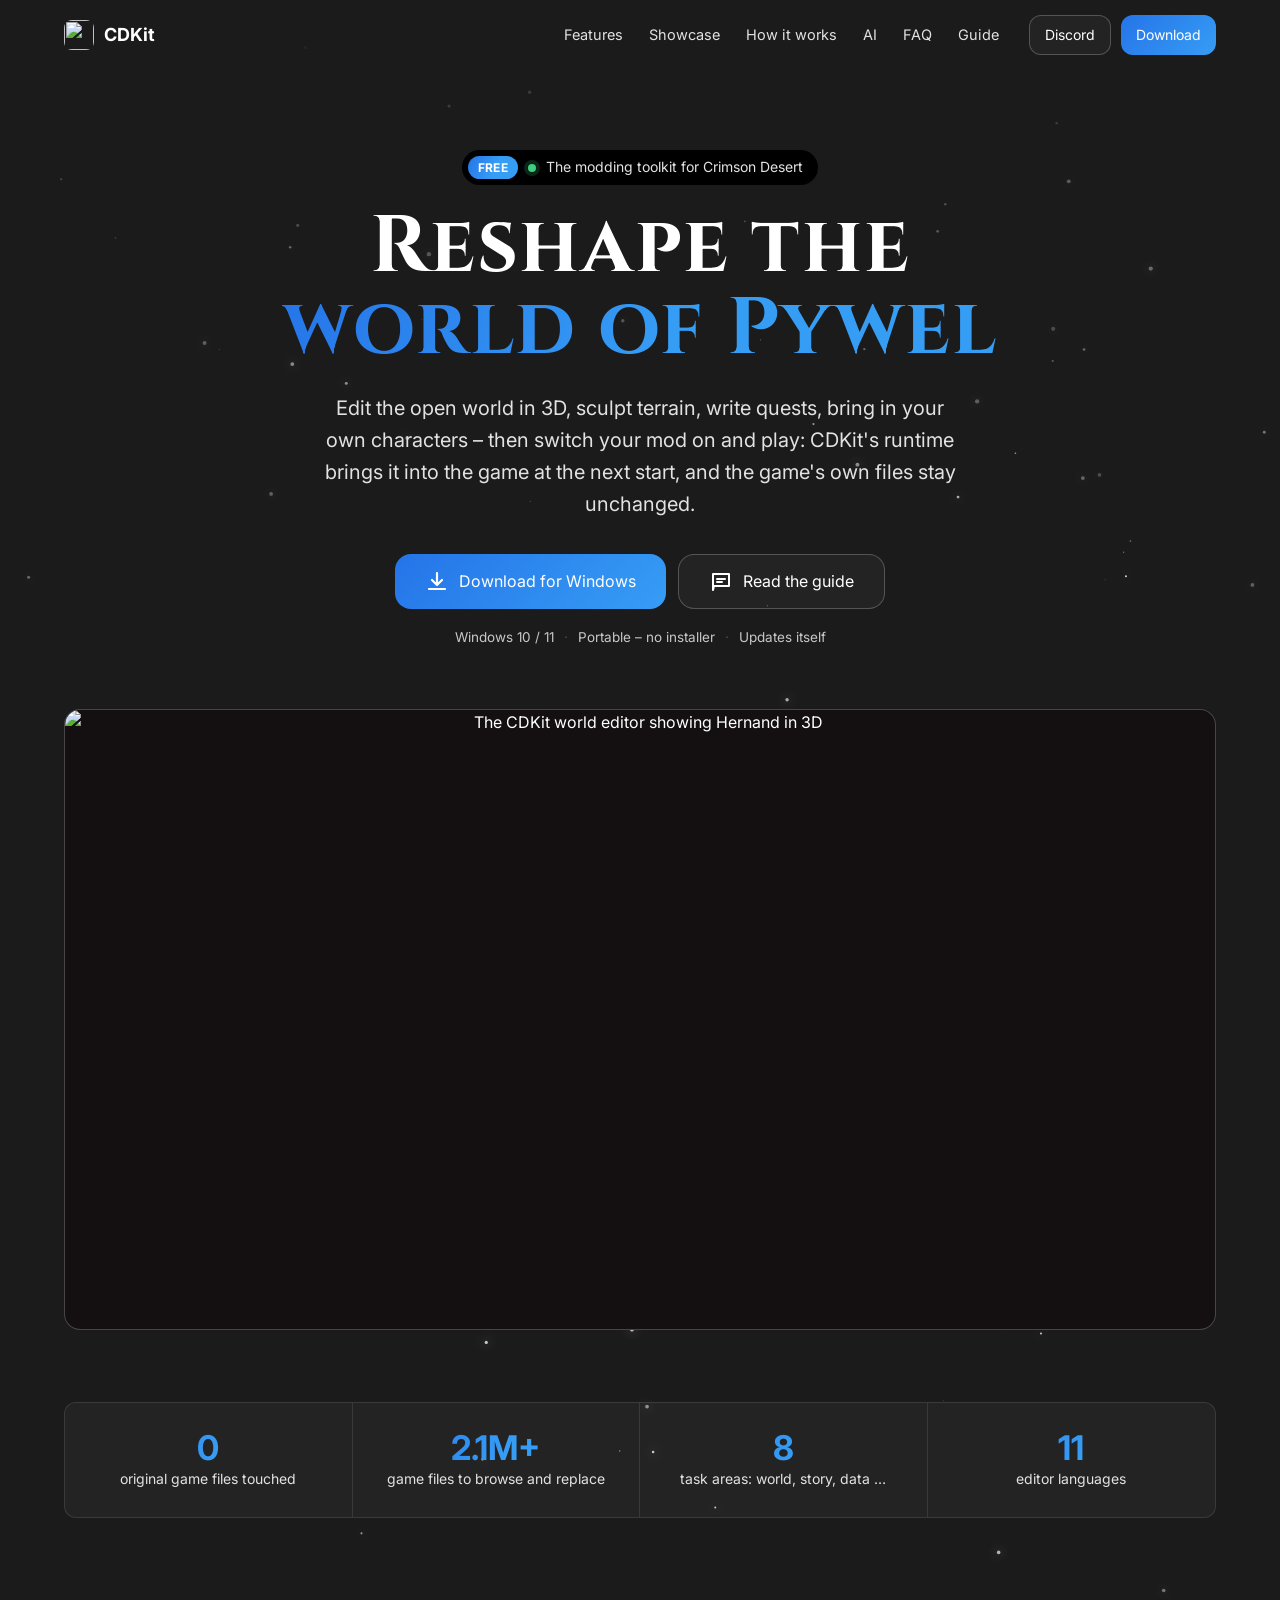
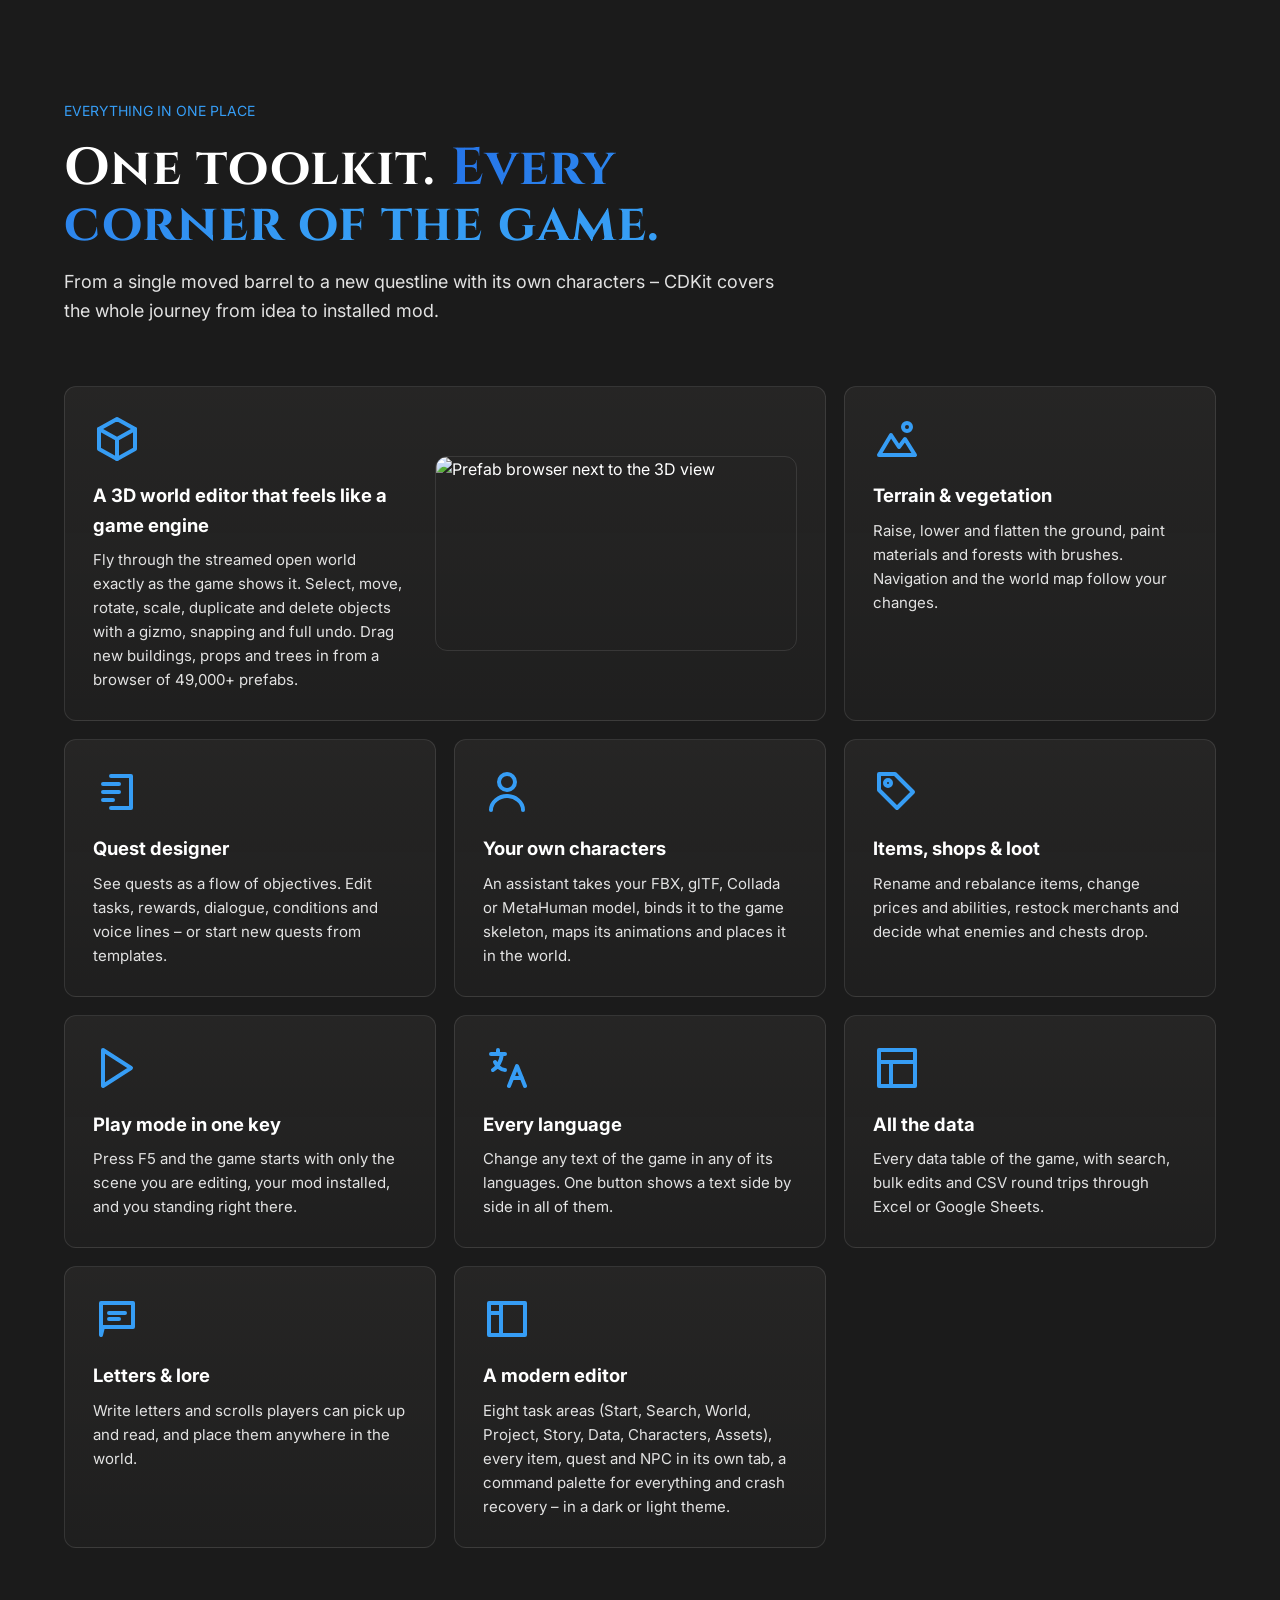
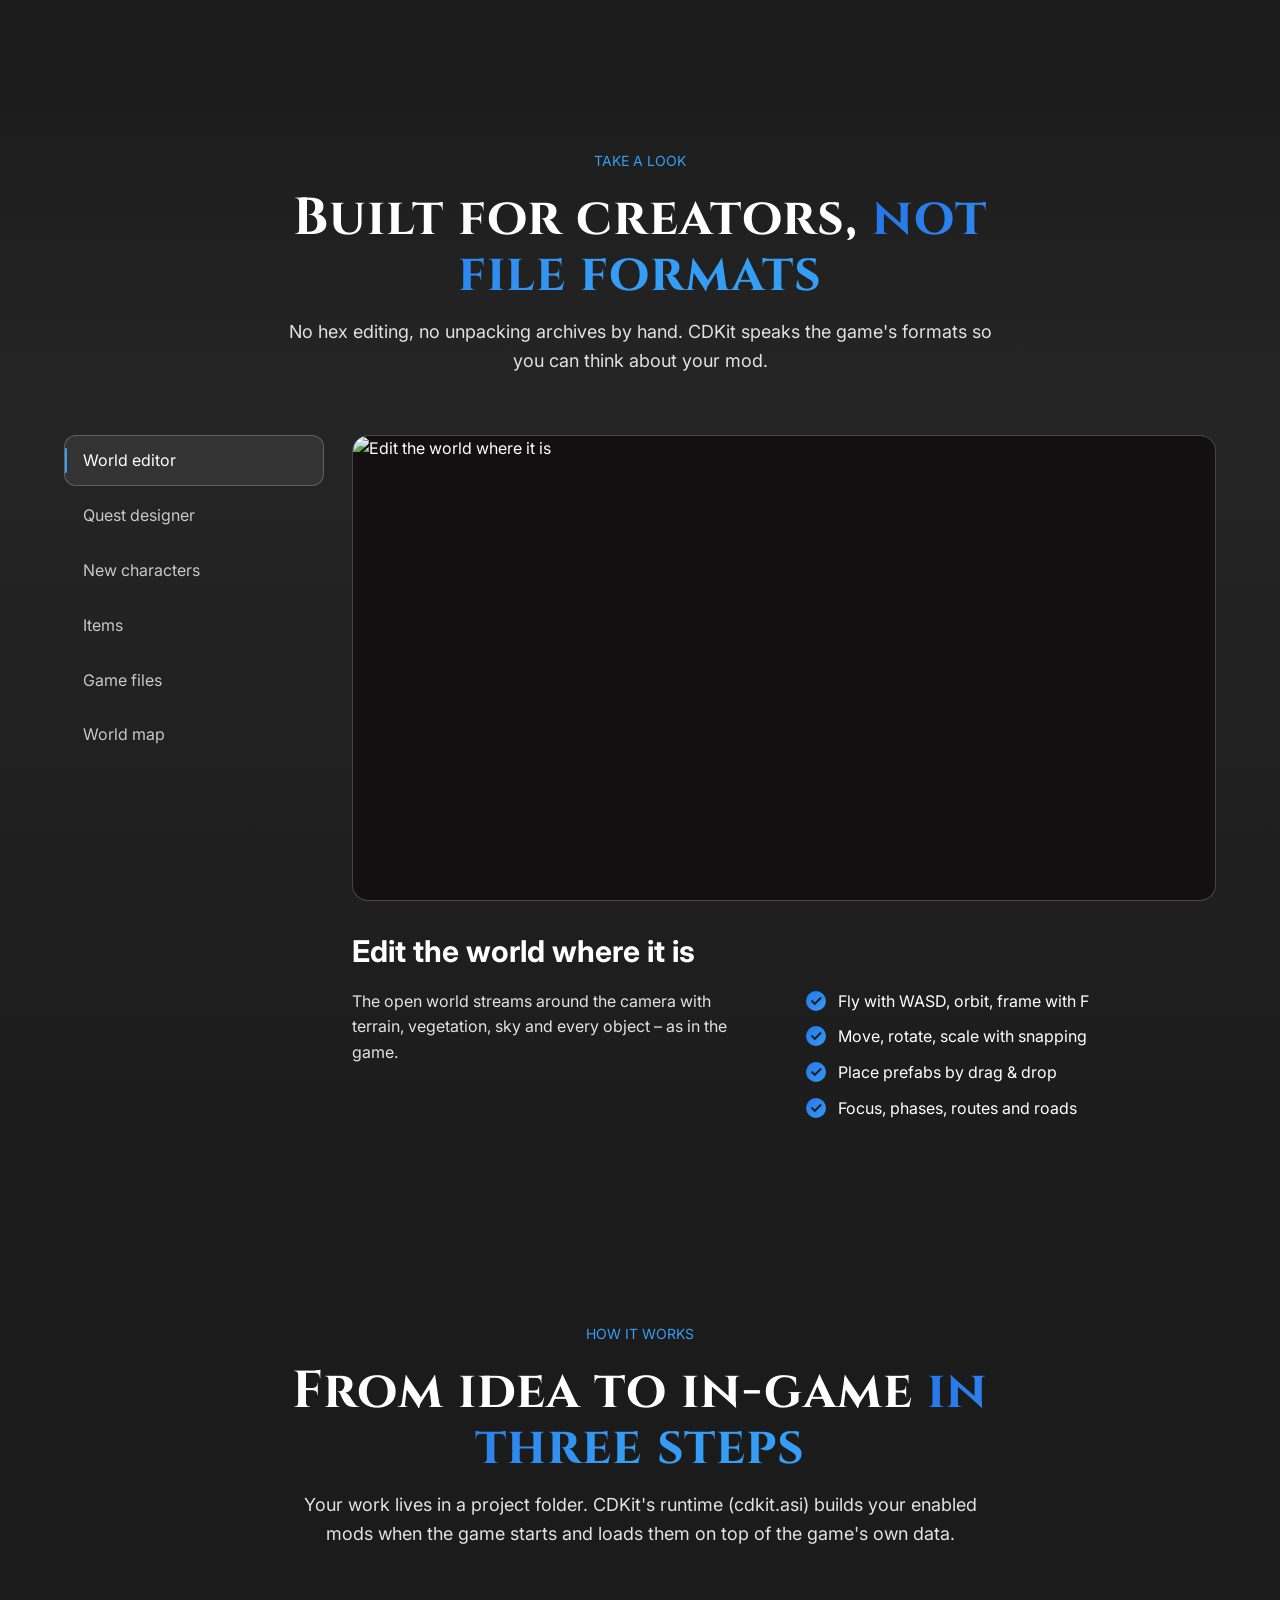
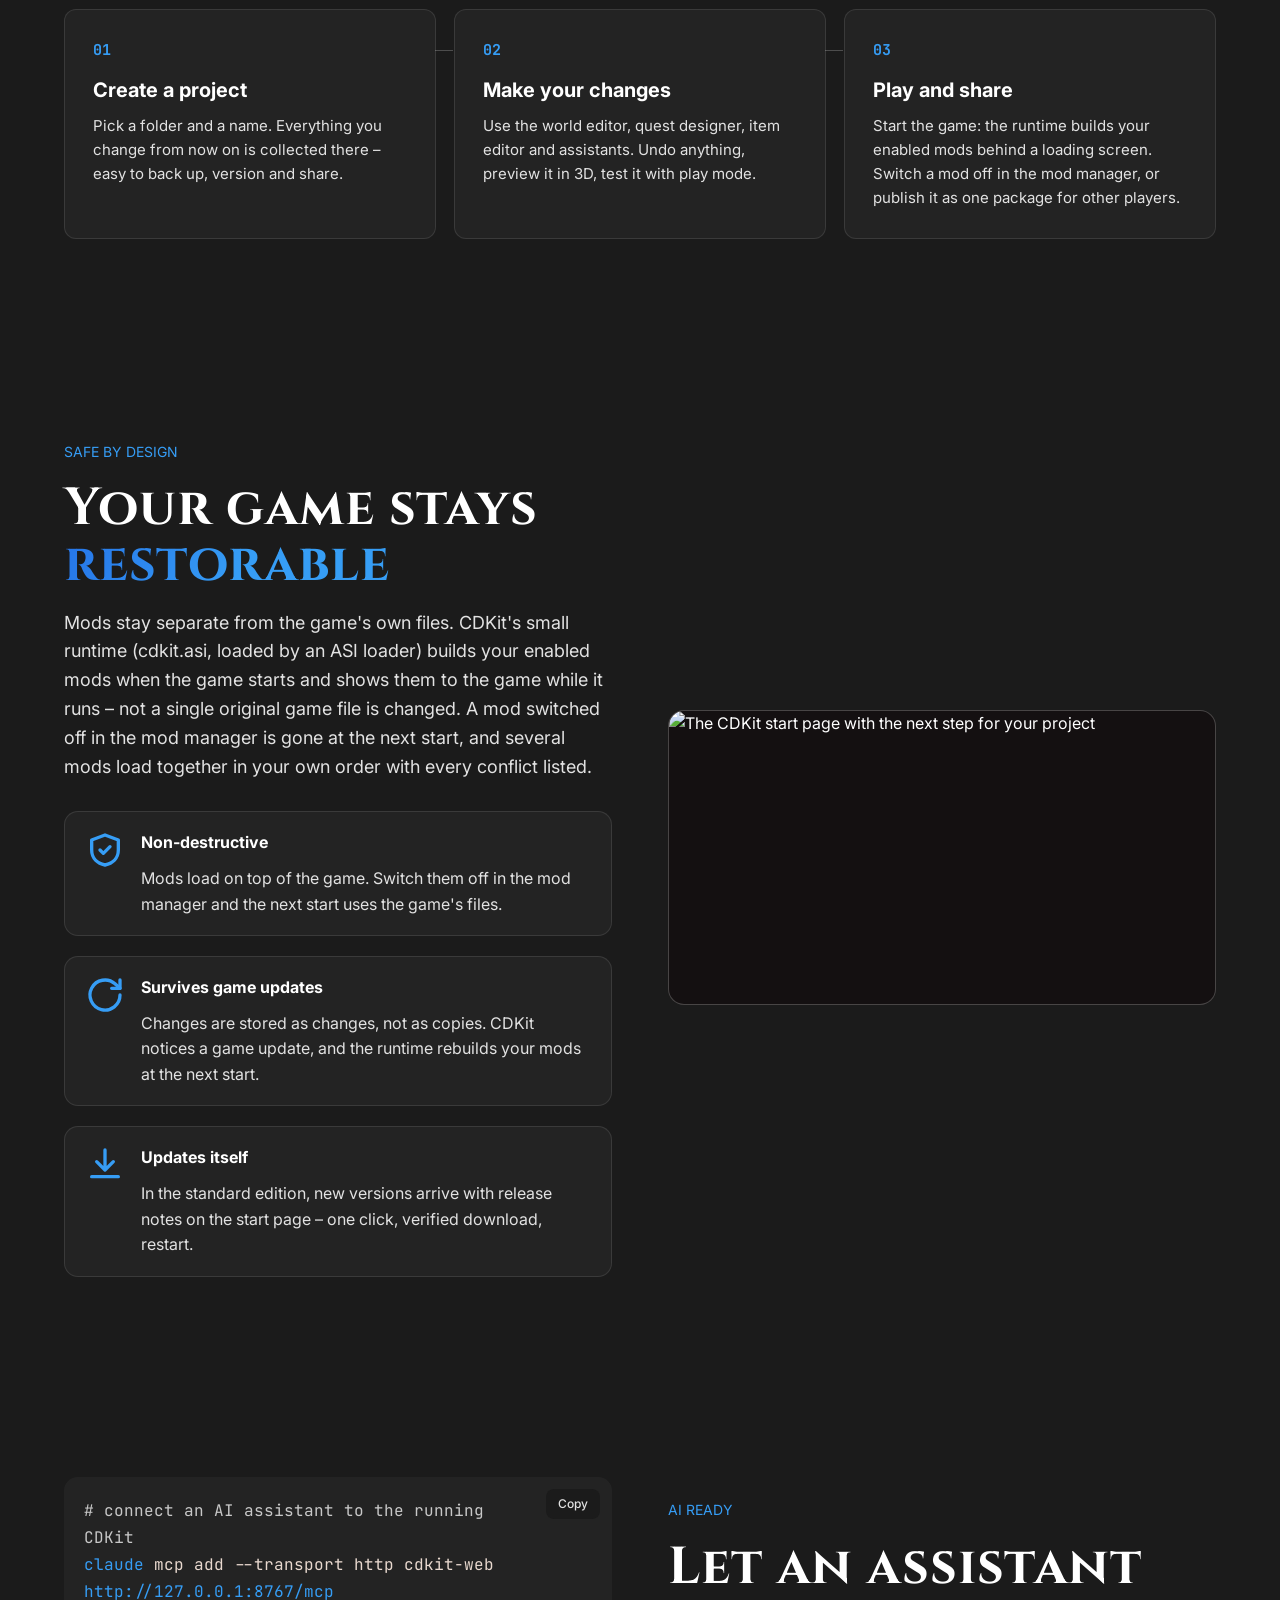
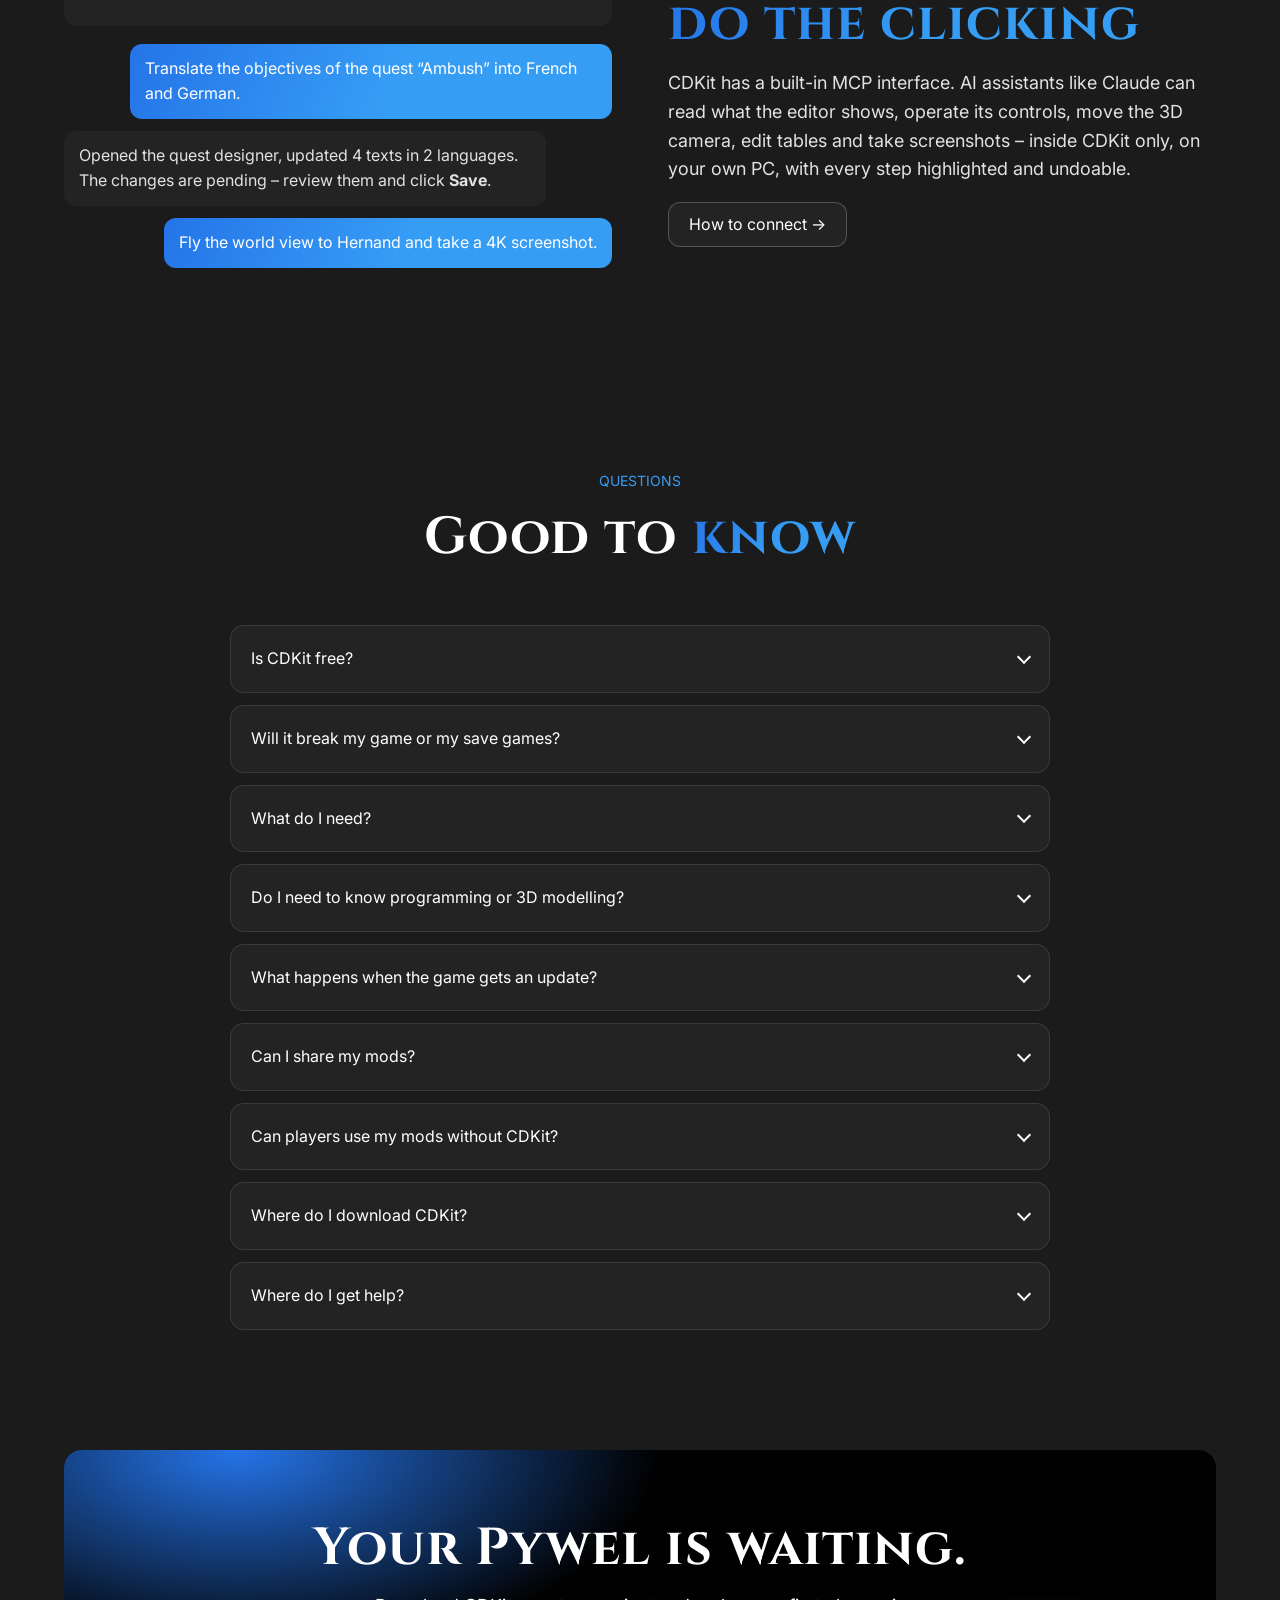
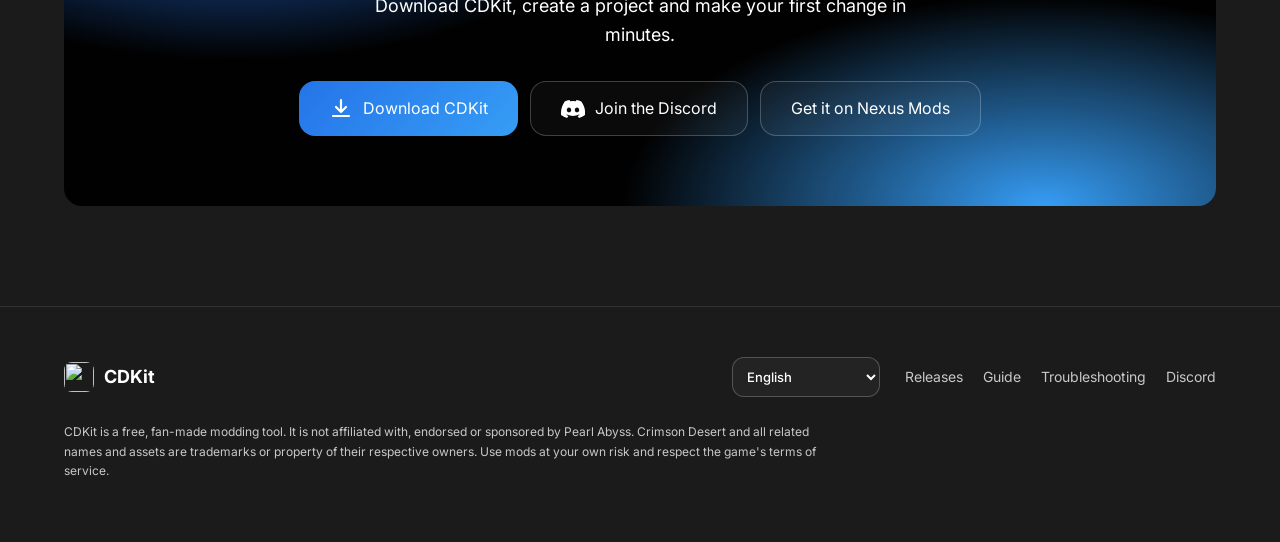
==== commit 5cc6e361: "Refactor language links and navigation for improved accessibility and consistency - Updated language" ====
--- a/site-source/index.html
+++ b/site-source/index.html
@@ -985,30 +985,30 @@
       gap: 12px;
     }
 
-    details {
+    .faq details {
       border: 1px solid var(--line);
       border-radius: 14px;
       background: var(--surface);
       transition: border-color .2s, background .2s;
     }
 
-    details[open] {
+    .faq details[open] {
       border-color: var(--line-strong);
       background: var(--surface-2);
     }
 
-    summary {
+    .faq summary {
       list-style: none;
       cursor: pointer;
       padding: 20px 60px 20px 20px;
       position: relative;
     }
 
-    summary::-webkit-details-marker {
+    .faq summary::-webkit-details-marker {
       display: none;
     }
 
-    summary::after {
+    .faq summary::after {
       content: "";
       position: absolute;
       right: 20px;
@@ -1021,17 +1021,17 @@
       transition: transform .25s;
     }
 
-    details[open] summary::after {
+    .faq details[open] summary::after {
       transform: translateY(-30%) rotate(-135deg);
     }
 
-    details p {
+    .faq details p {
       margin: 0;
       padding: 0 22px 20px;
       color: var(--muted);
     }
 
-    details a {
+    .faq details a {
       color: var(--sand);
       text-decoration: underline;
       text-underline-offset: 3px;
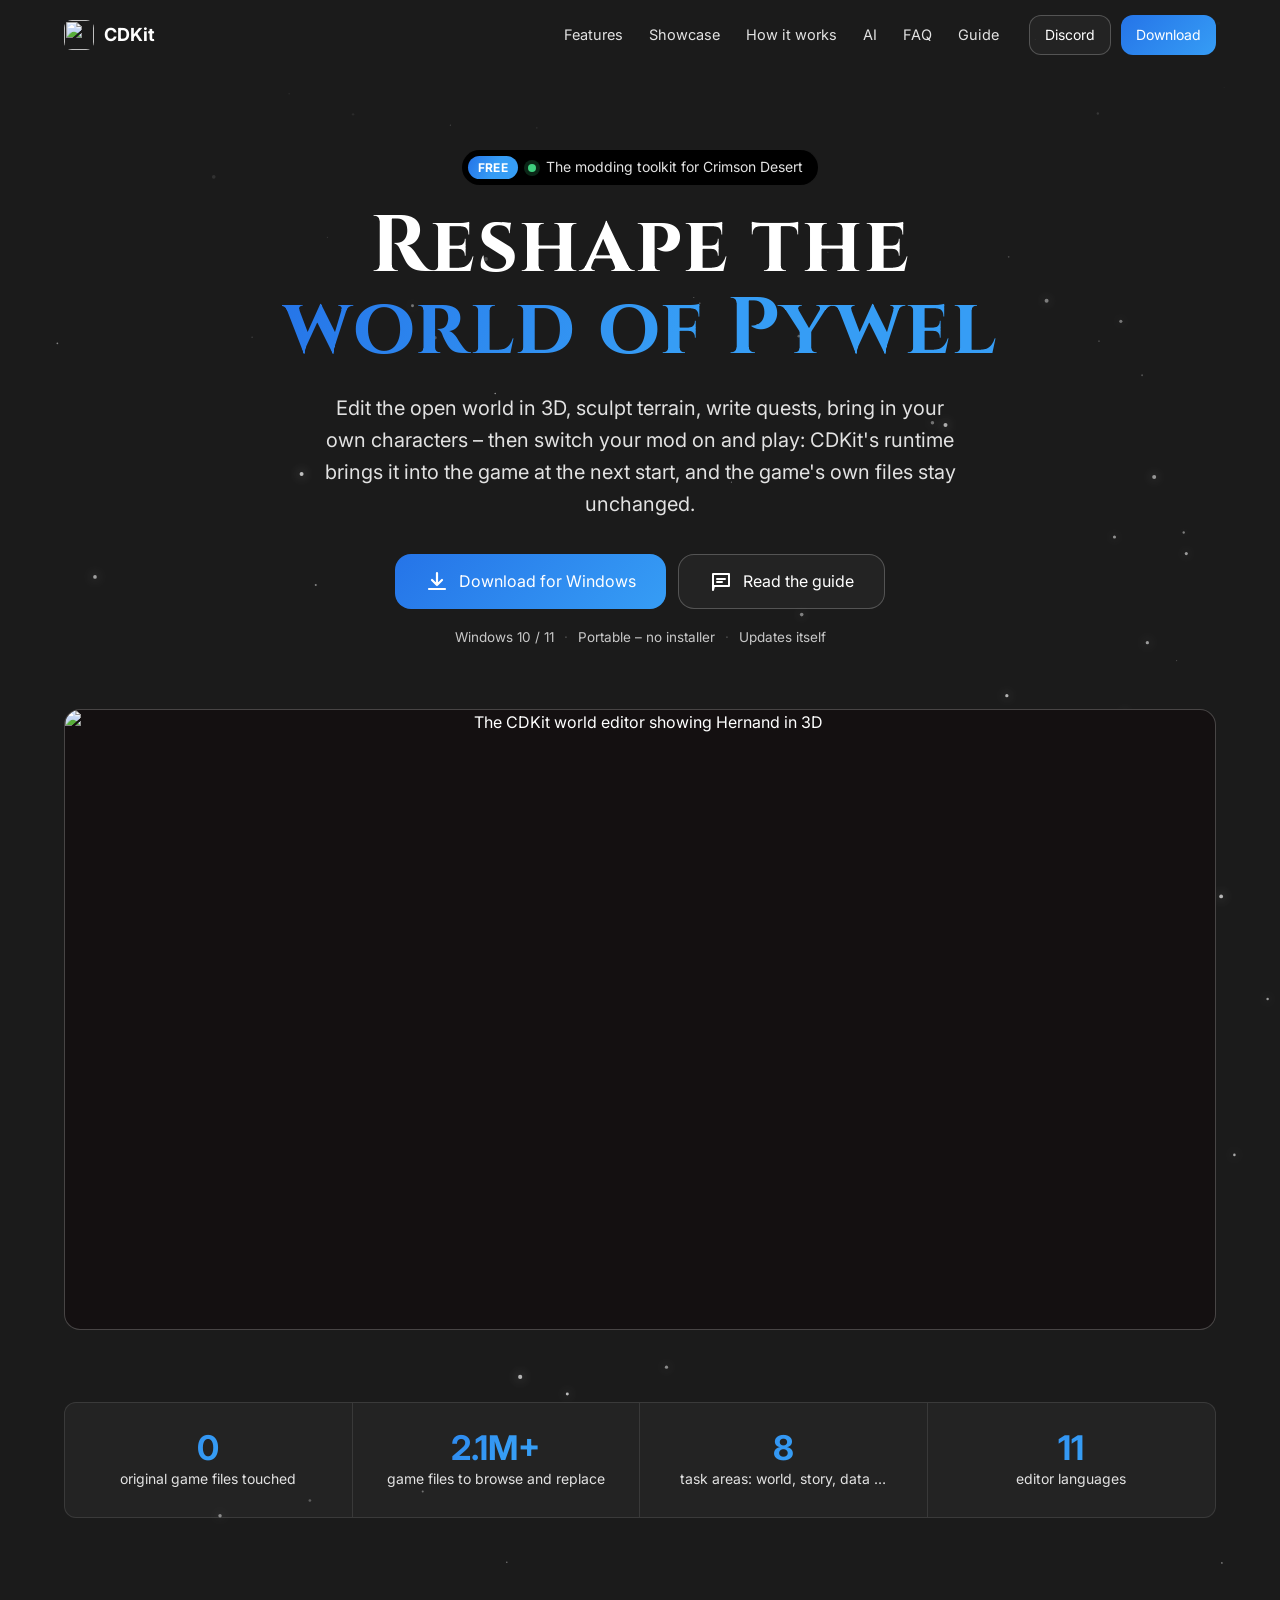
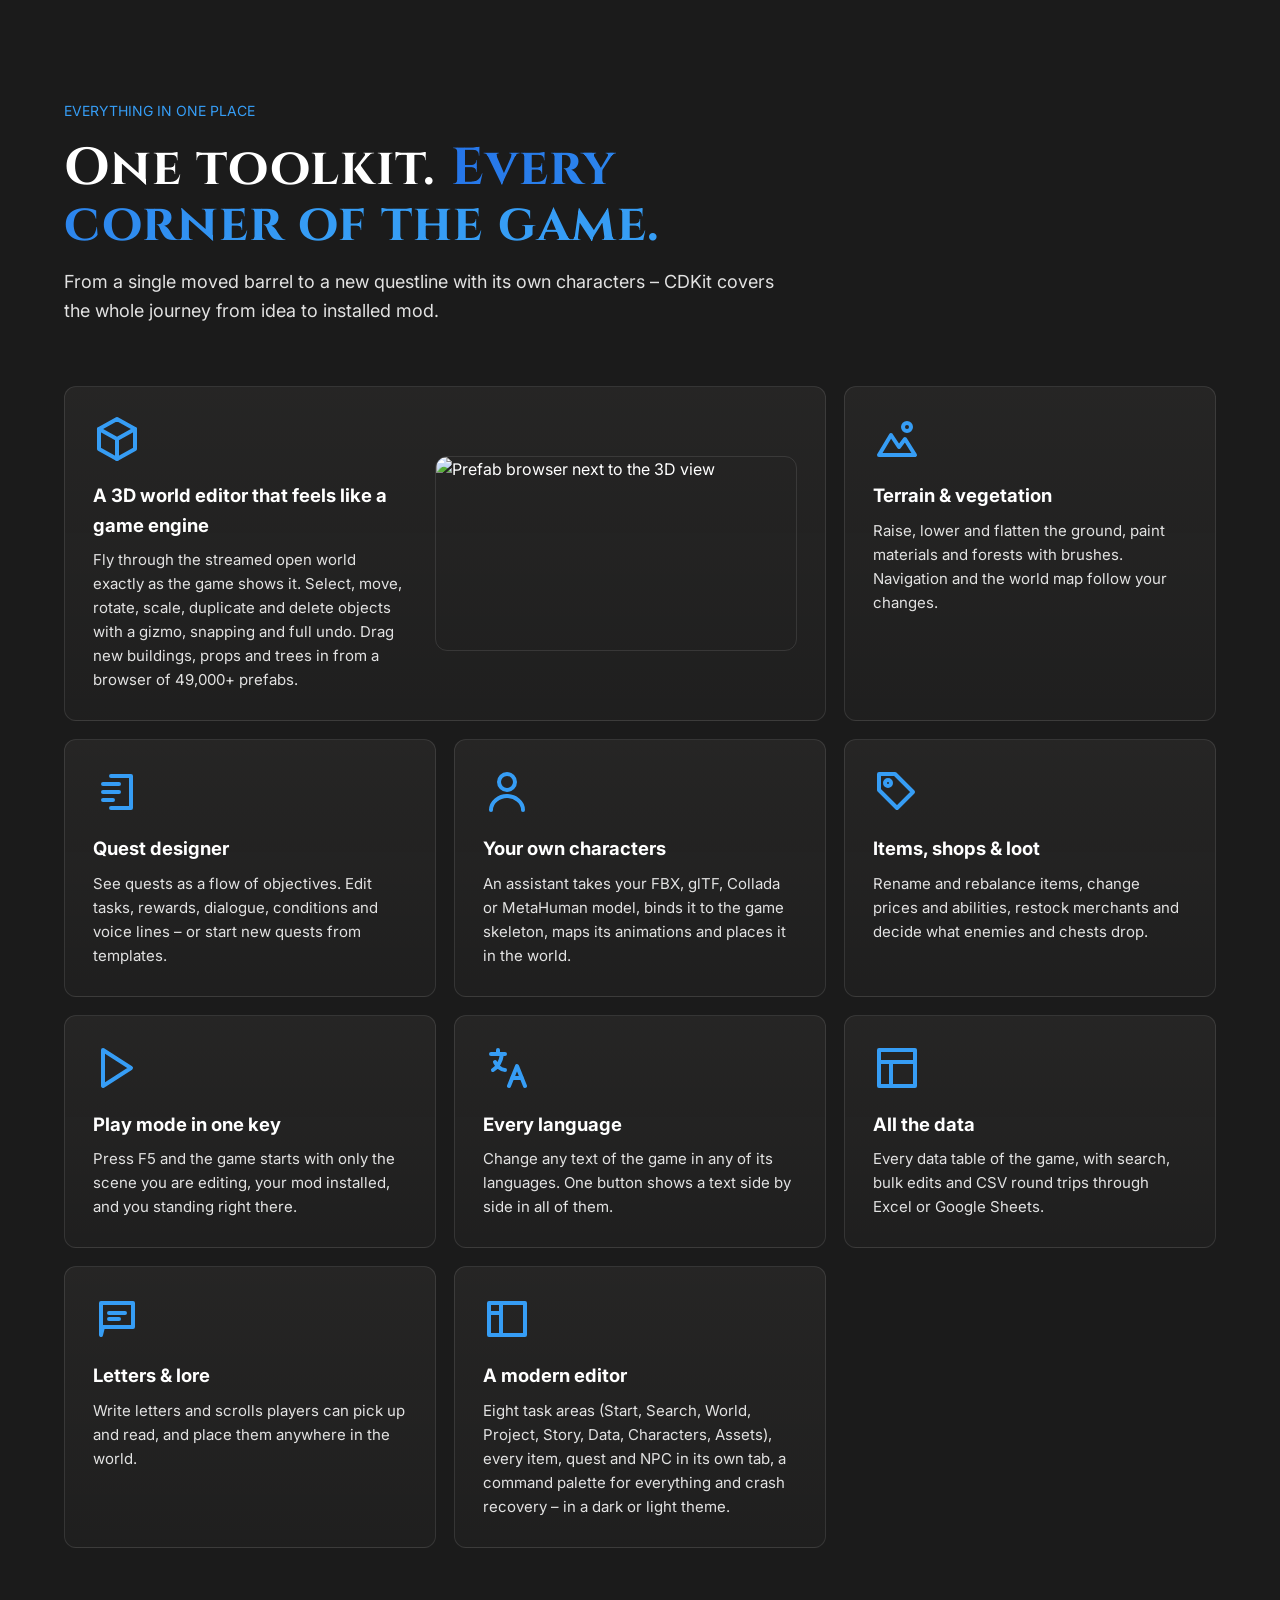
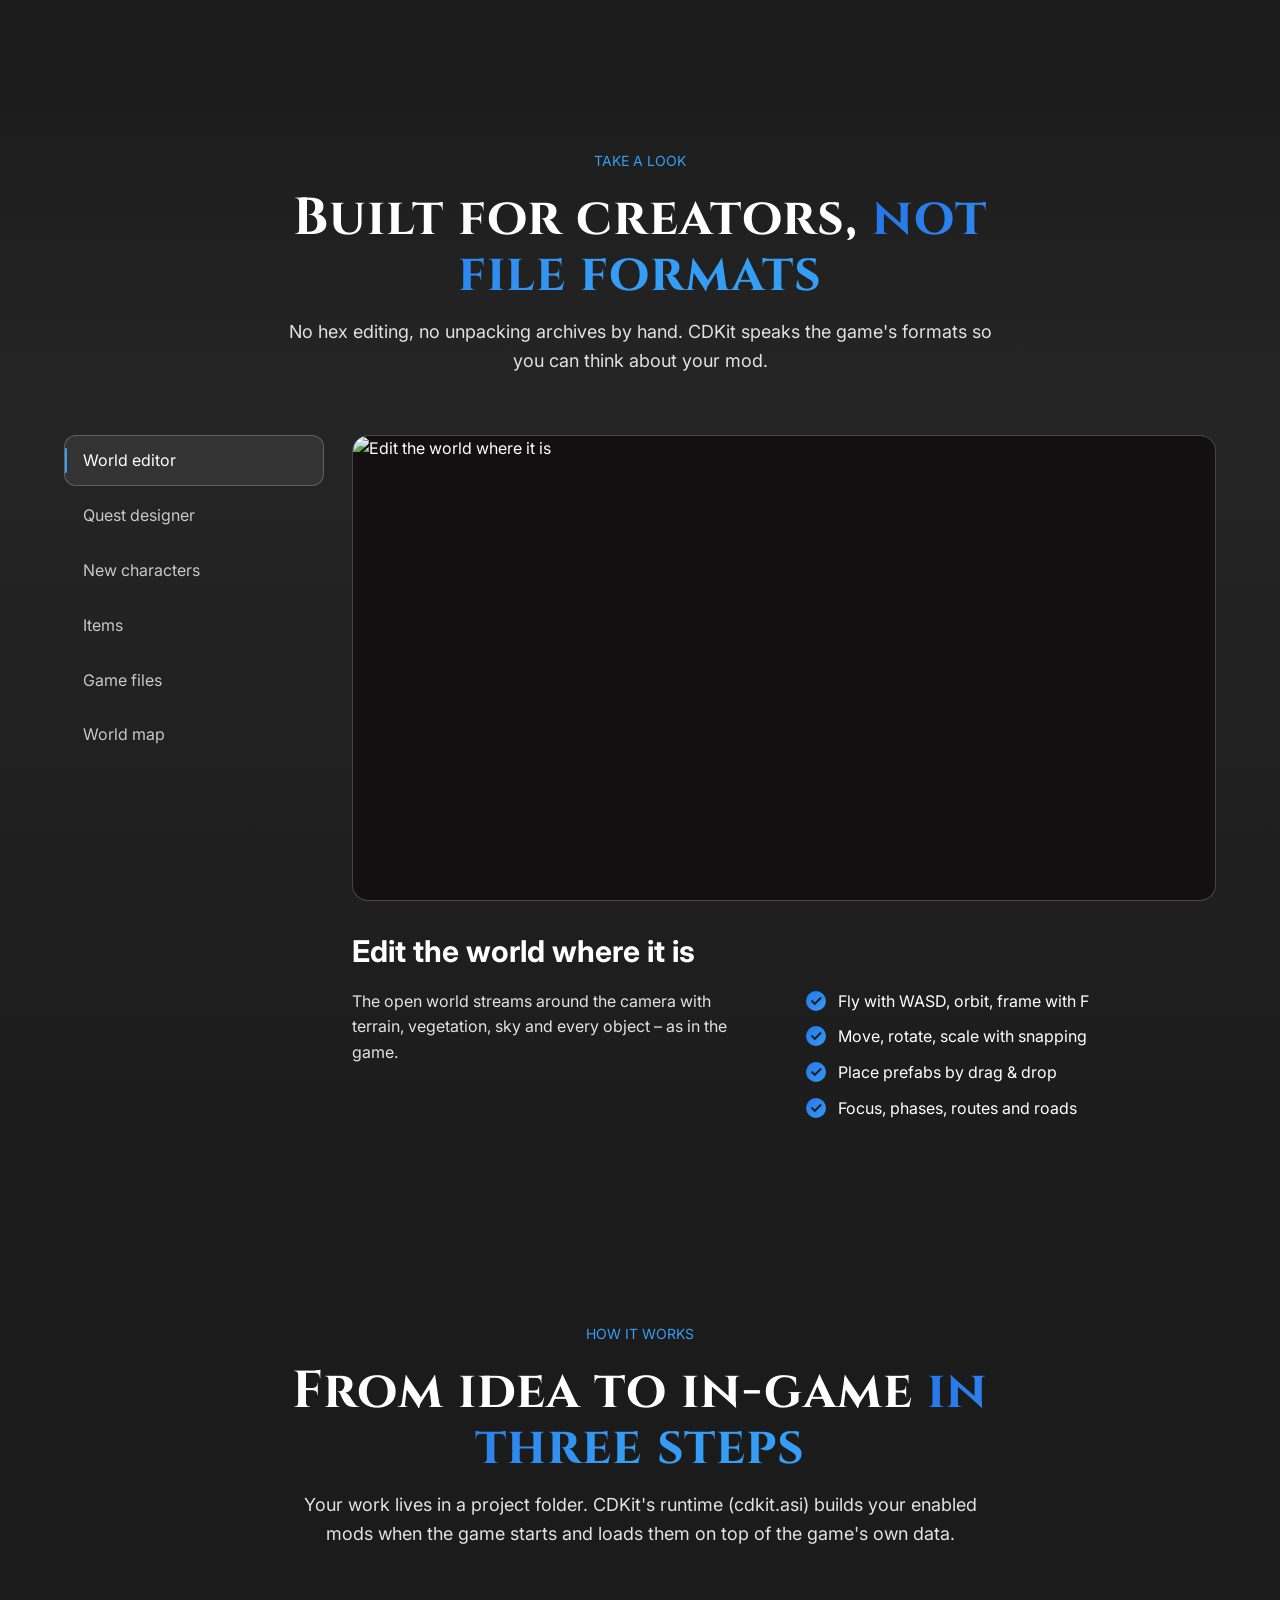
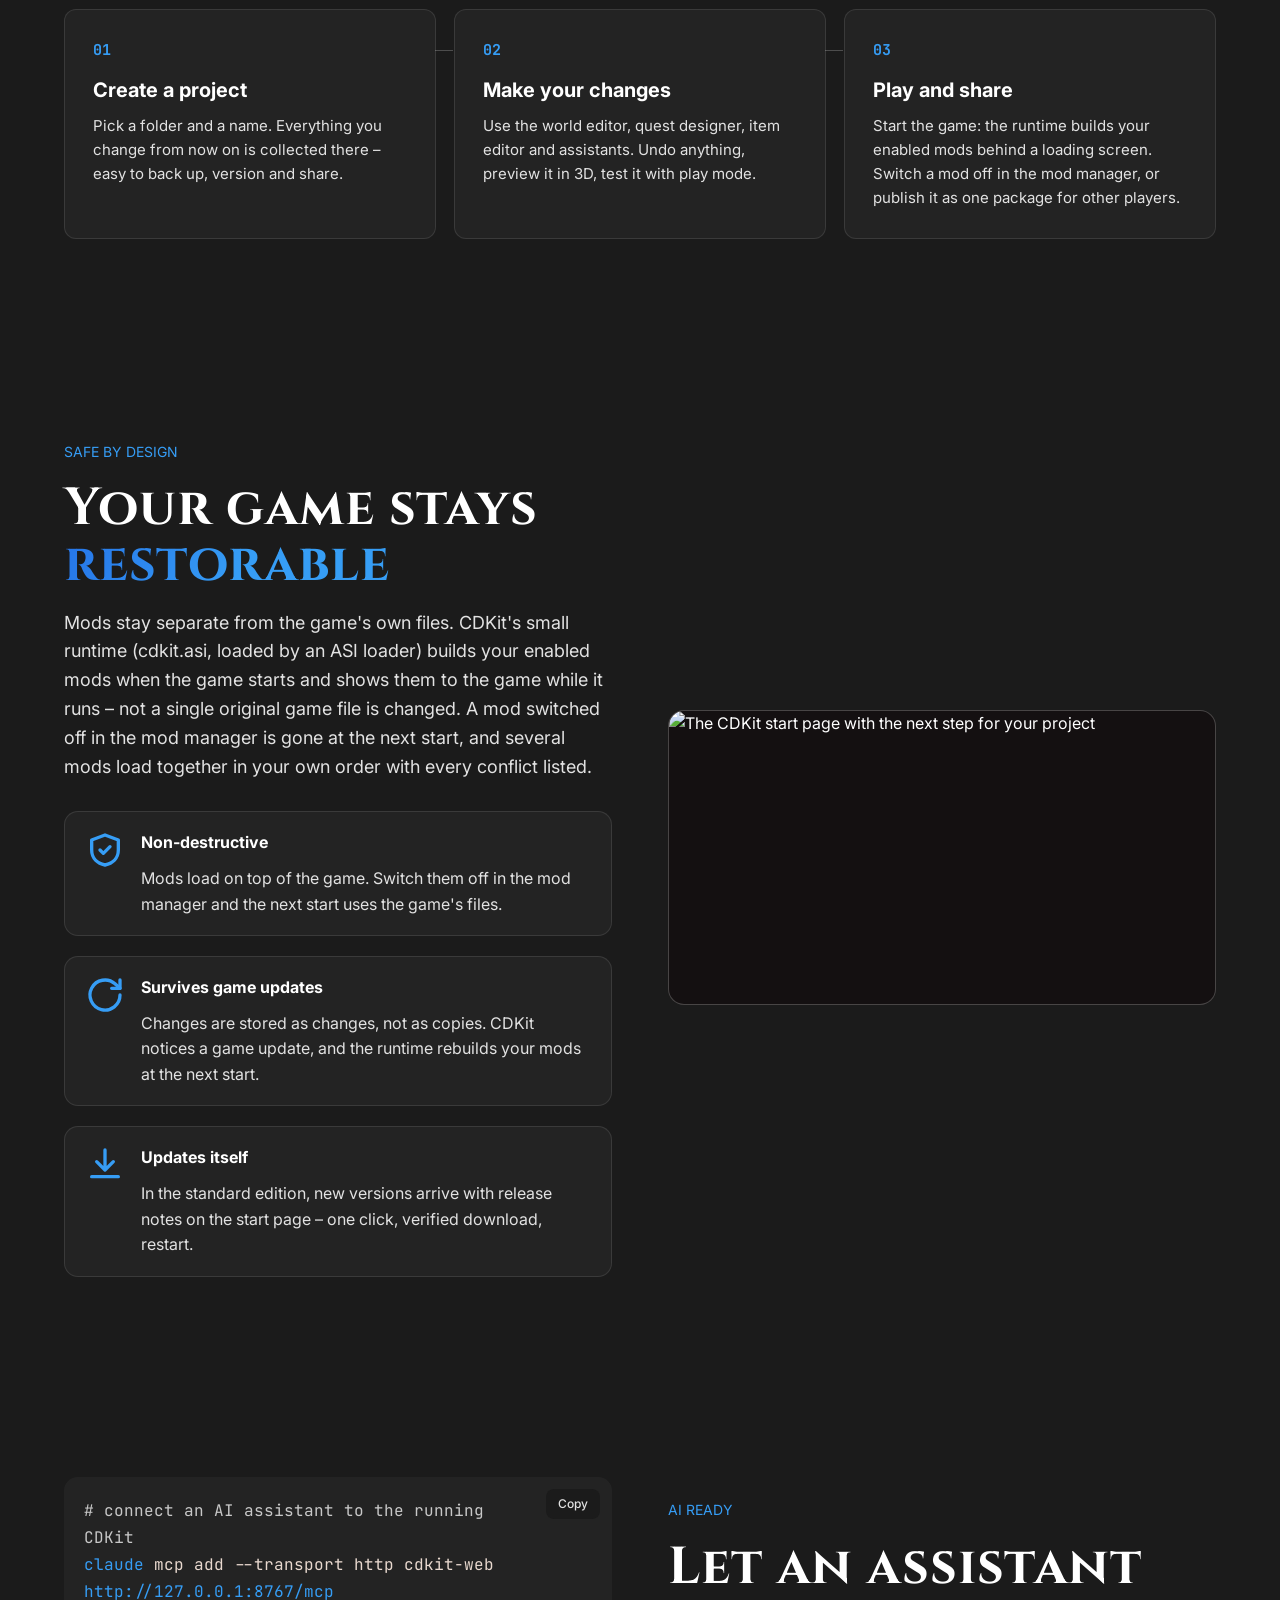
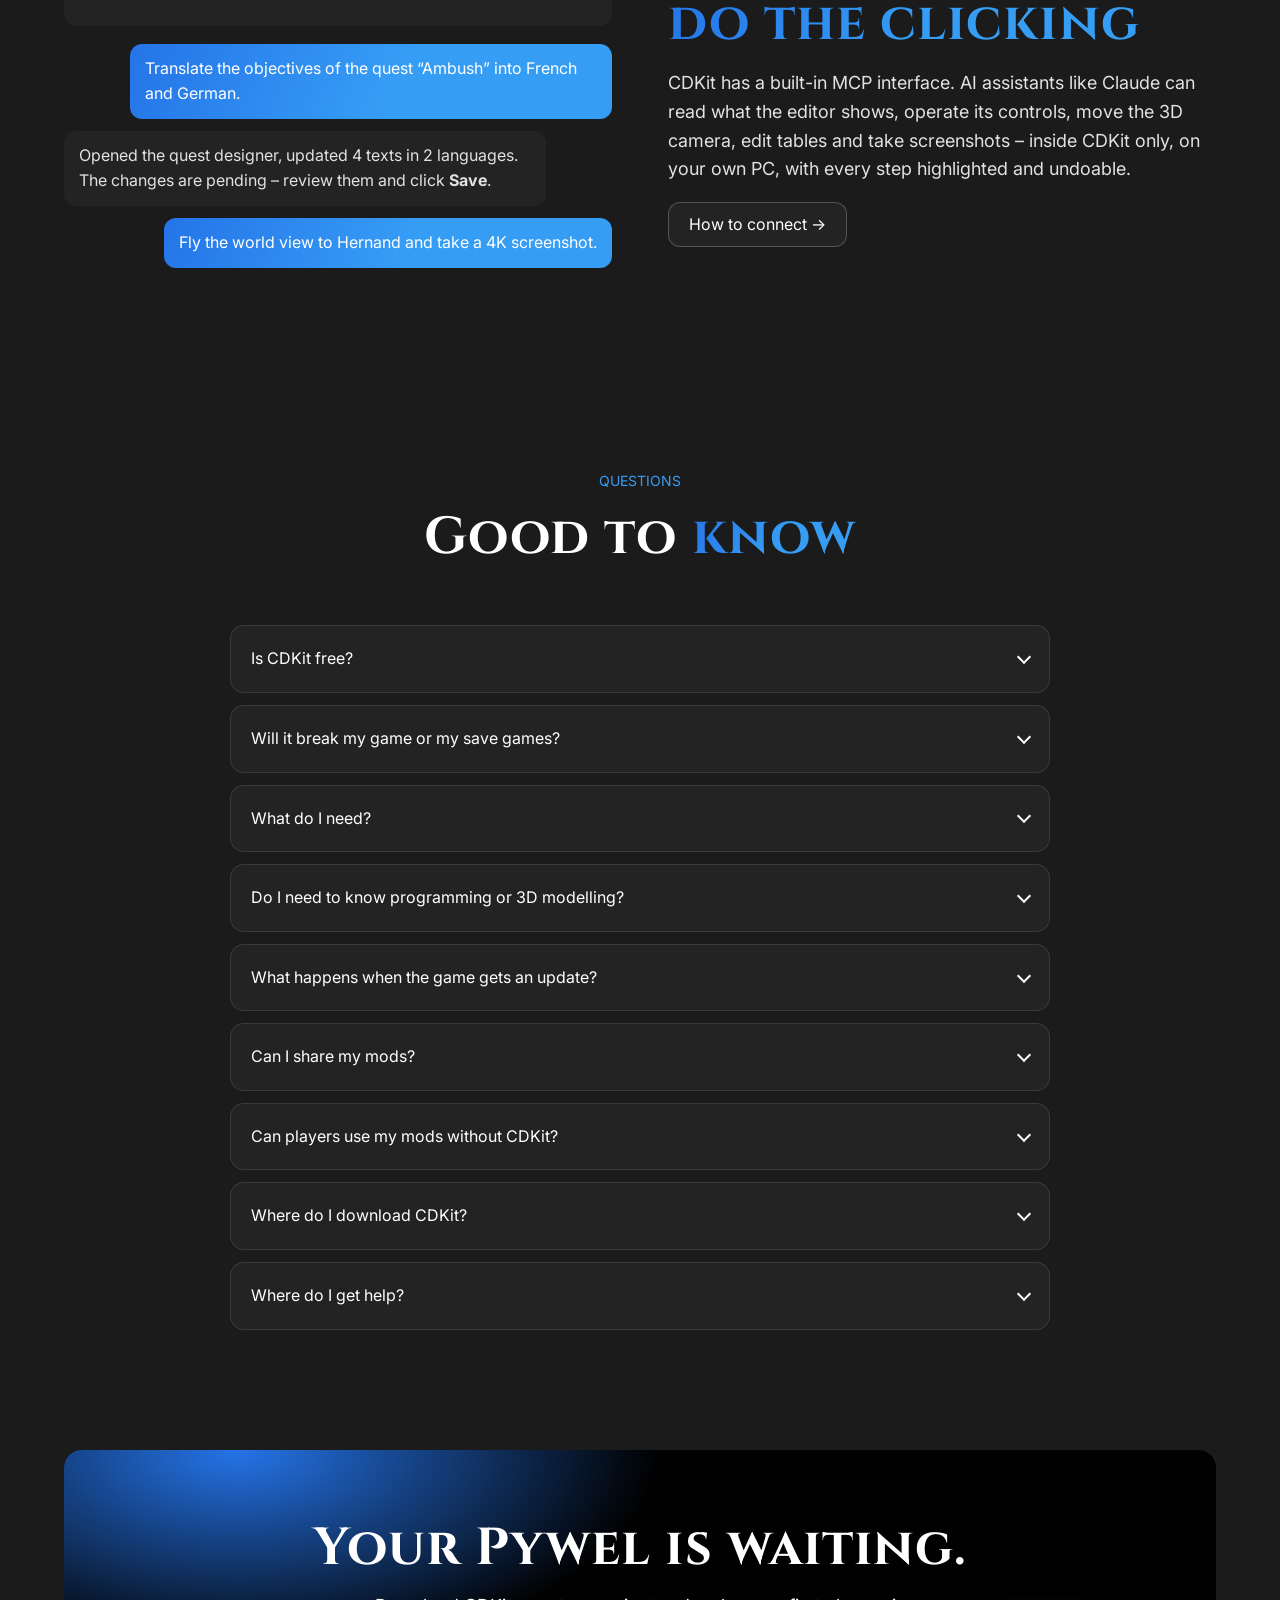
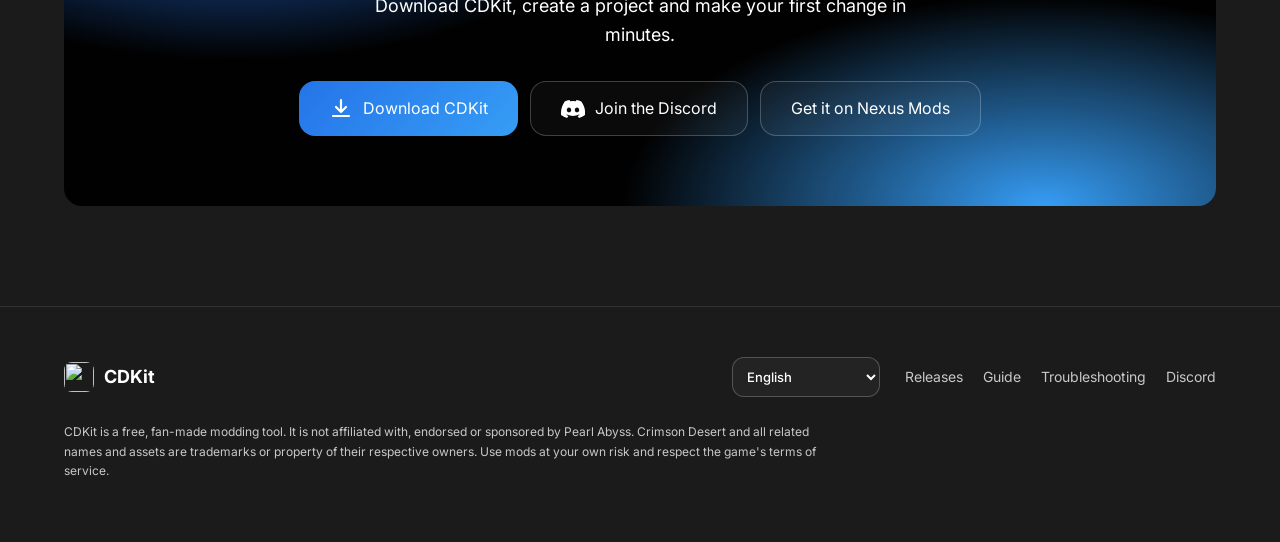
==== commit b58f7823: "CDKit.zip" ====
--- a/site-source/index.html
+++ b/site-source/index.html
@@ -1486,7 +1486,7 @@
           <p class="lead">Edit the open world in 3D, sculpt terrain, write quests, bring in your own characters – then switch your mod on and play: CDKit's runtime brings it into the game at the next start, and the game's own files stay unchanged.</p>
           <div class="hero-ctas">
             <a class="btn btn-lg btn-primary" id="downloadBtn"
-              href="https://github.com/Moon-yungg/CDKit-Releases/releases/latest">
+              href="https://github.com/Moon-yungg/CDKit-Releases/releases/latest/download/CDKit.zip">
               <svg viewBox="0 0 24 24" fill="none" stroke="currentColor" stroke-width="2.2" stroke-linecap="round"
                 stroke-linejoin="round">
                 <path d="M12 3v12m0 0l-5-5m5 5l5-5M4 19h16" />
@@ -2237,7 +2237,7 @@
       fetch(`https://api.github.com/repos/${REPO}/releases/latest`, { headers: { Accept: 'application/vnd.github+json' } })
         .then(r => r.ok ? r.json() : Promise.reject(r.status))
         .then(rel => {
-          const zip = (rel.assets || []).find(a => /\.zip$/i.test(a.name));
+          const zip = (rel.assets || []).find(a => a.name === 'CDKit.zip');
           if (zip) document.getElementById('downloadBtn').href = zip.browser_download_url;
           latestRelease = { rel, zip };
           renderLatestRelease();
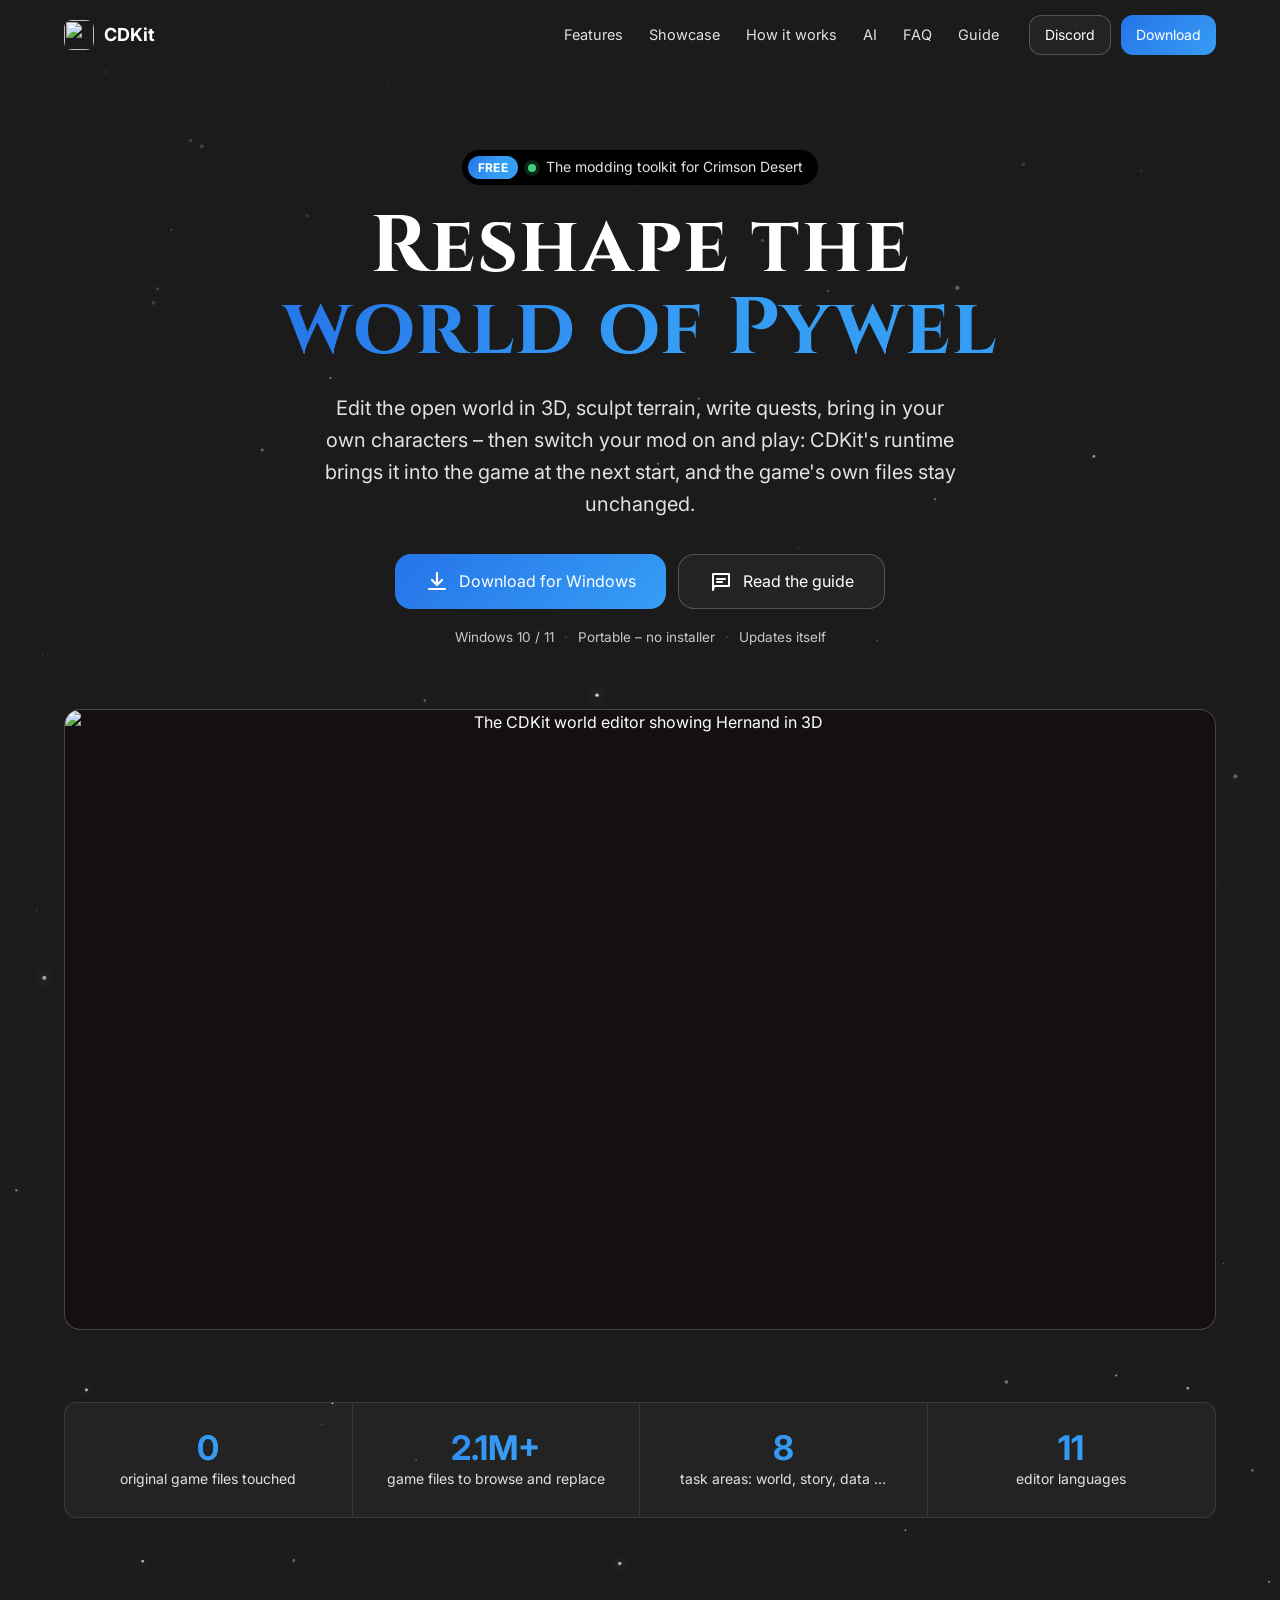
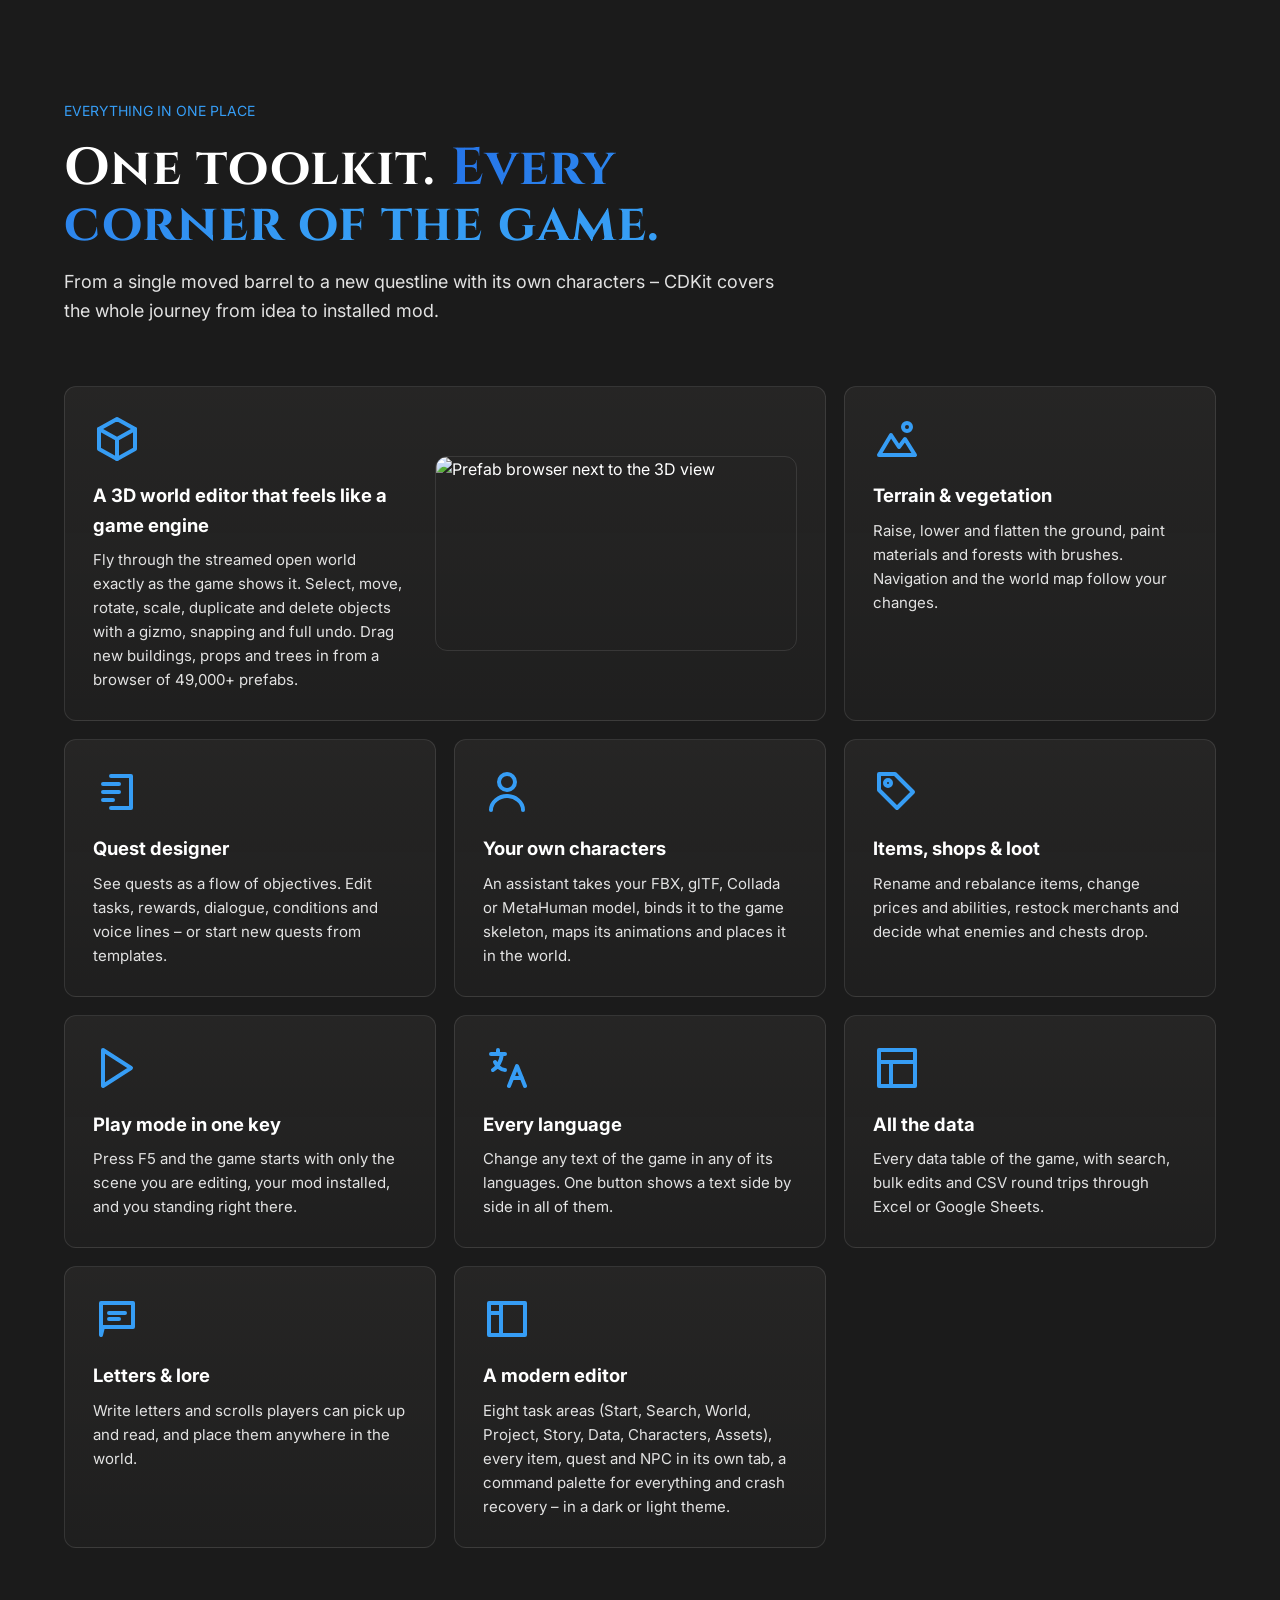
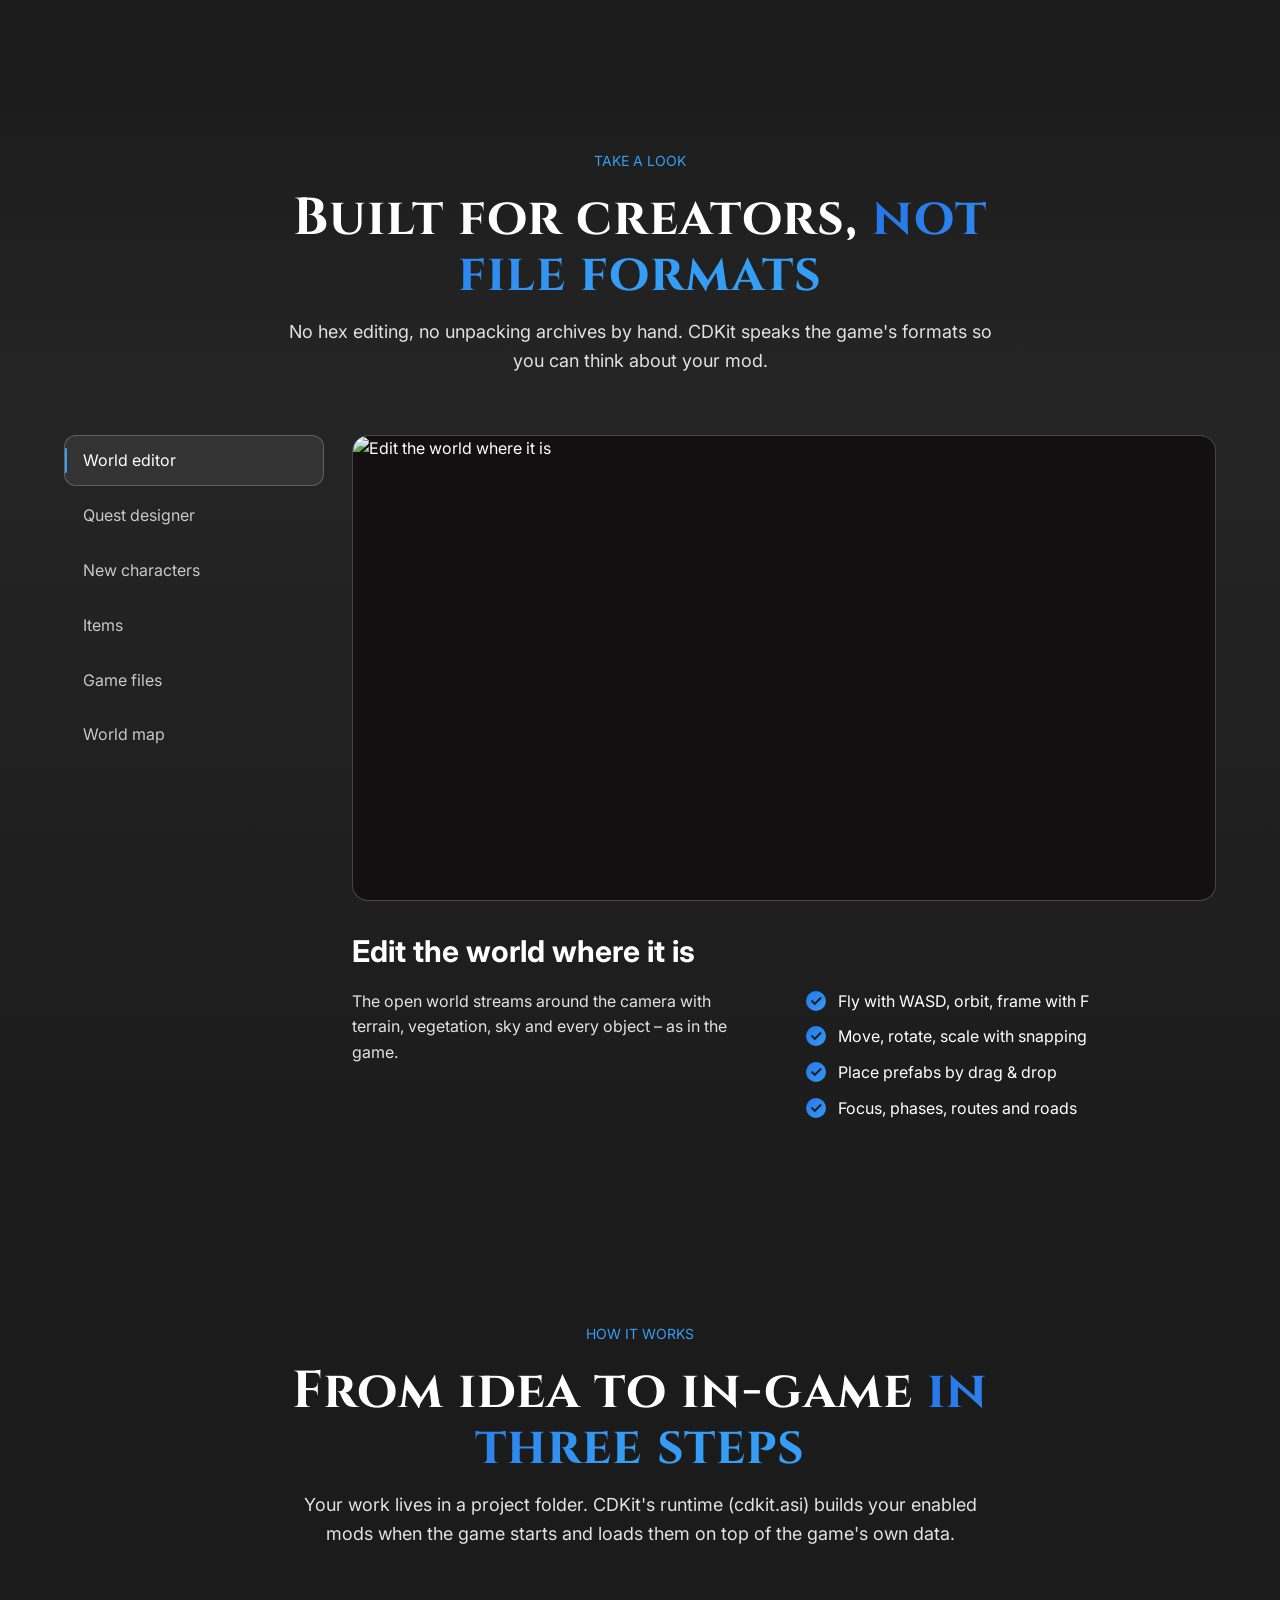
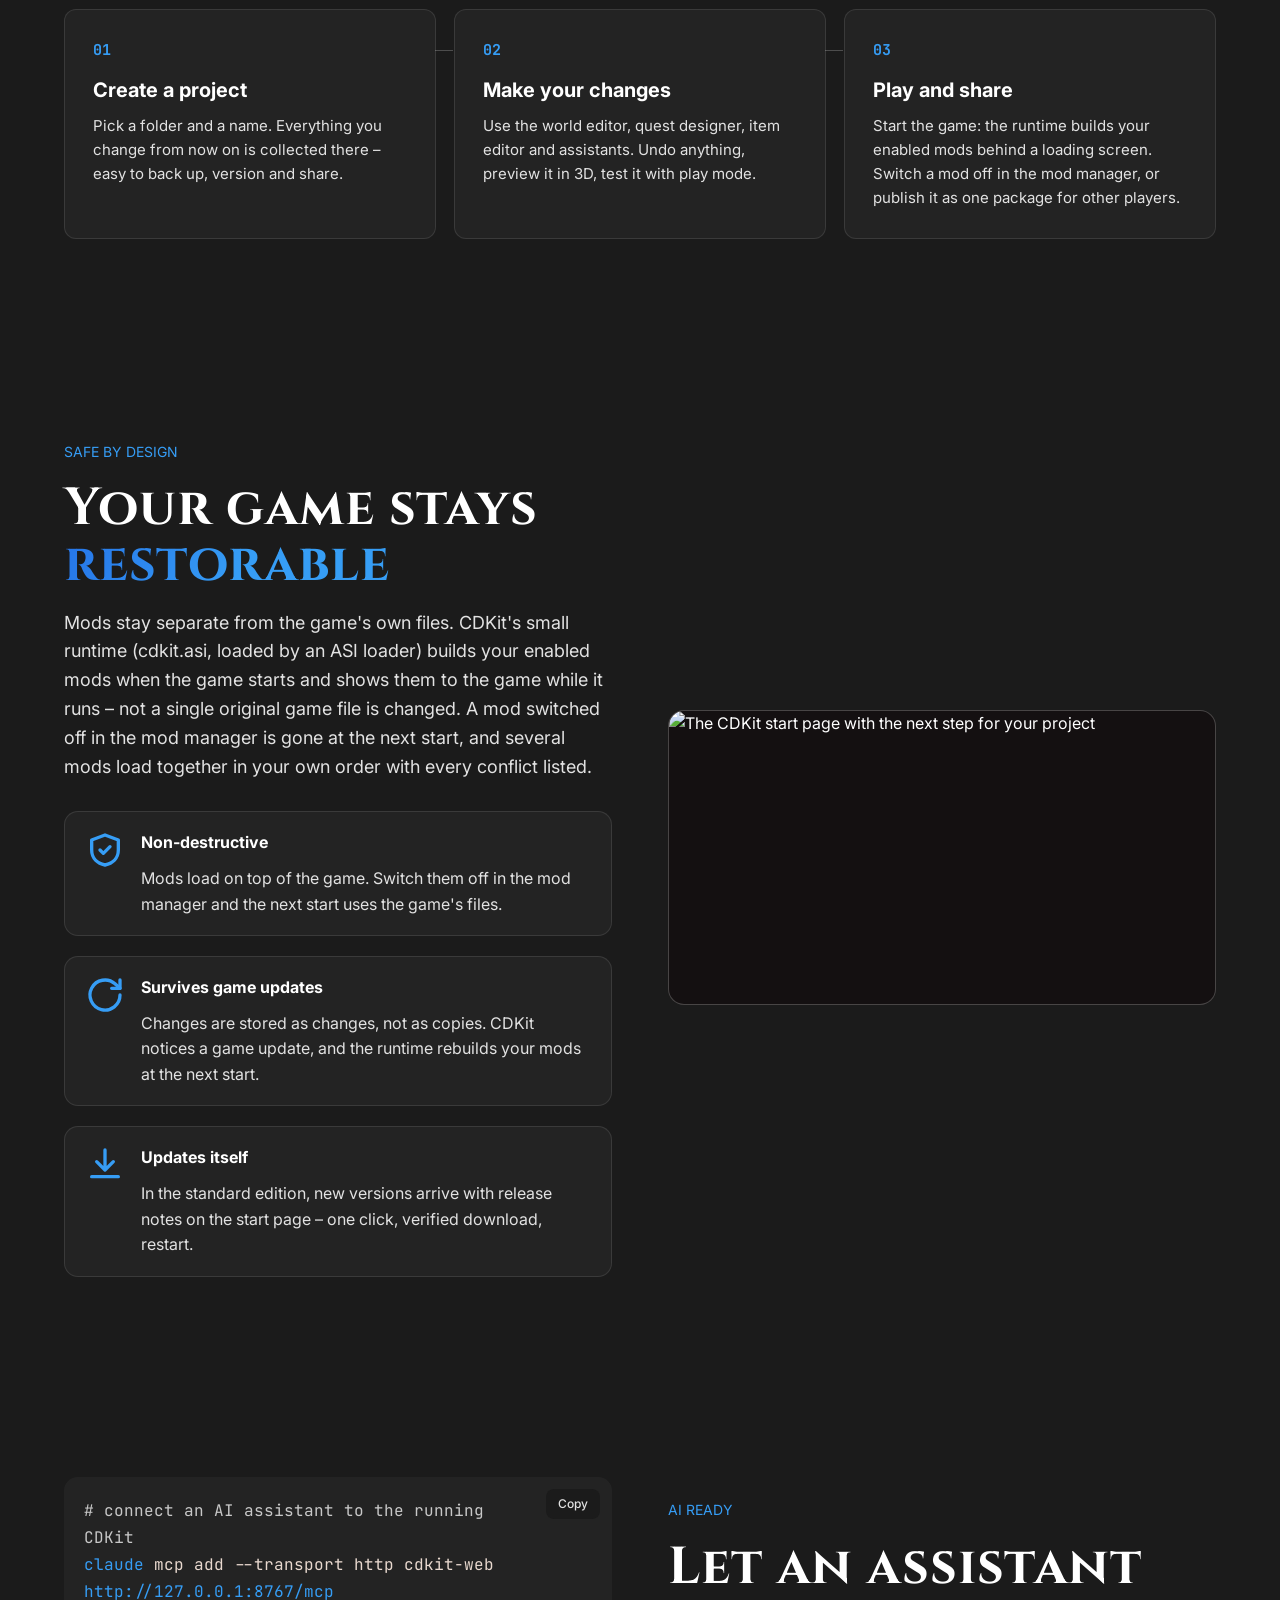
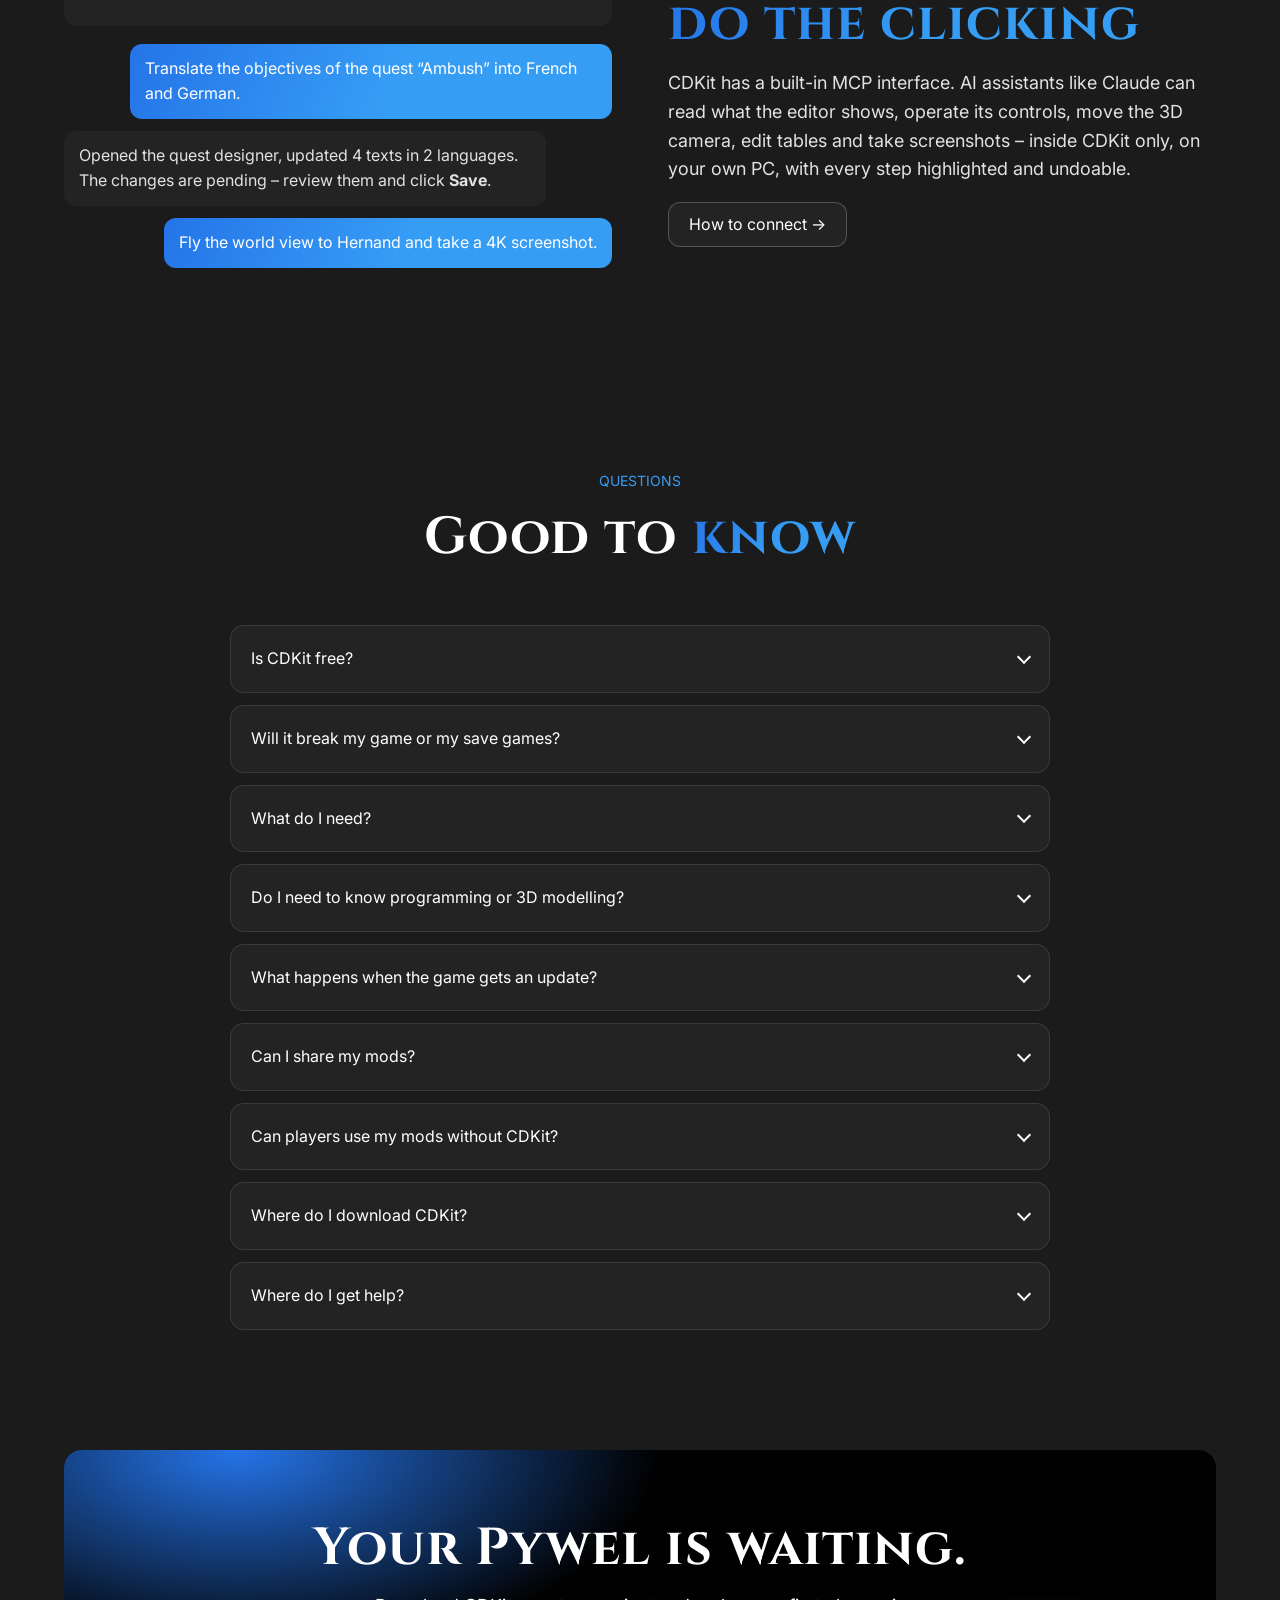
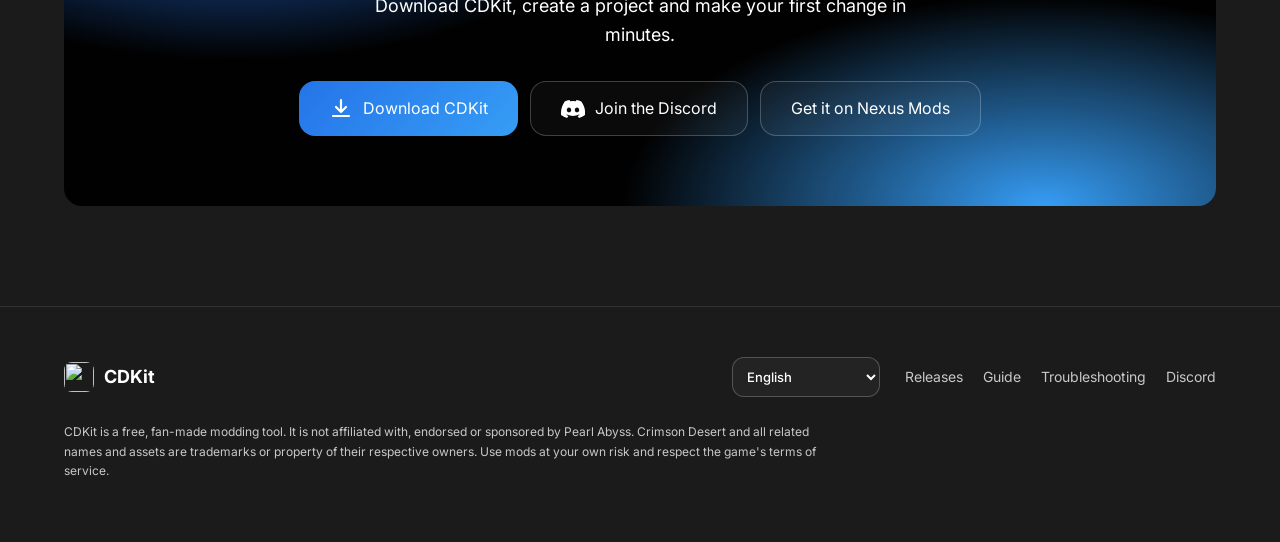
==== commit de6011db: "Nexus Mods" ====
--- a/site-source/index.html
+++ b/site-source/index.html
@@ -1840,8 +1840,7 @@
               </svg>
               Join the Discord
             </a>
-            <!-- Nexus edition: placeholder link to the game's Nexus Mods page until the CDKit mod page exists -->
-            <a class="btn btn-lg" href="https://www.nexusmods.com/crimsondesert" target="_blank" rel="noopener">Get it on Nexus Mods</a>
+            <a class="btn btn-lg" href="https://www.nexusmods.com/crimsondesert/mods/3789" target="_blank" rel="noopener">Get it on Nexus Mods</a>
           </div>
         </div>
       </div>
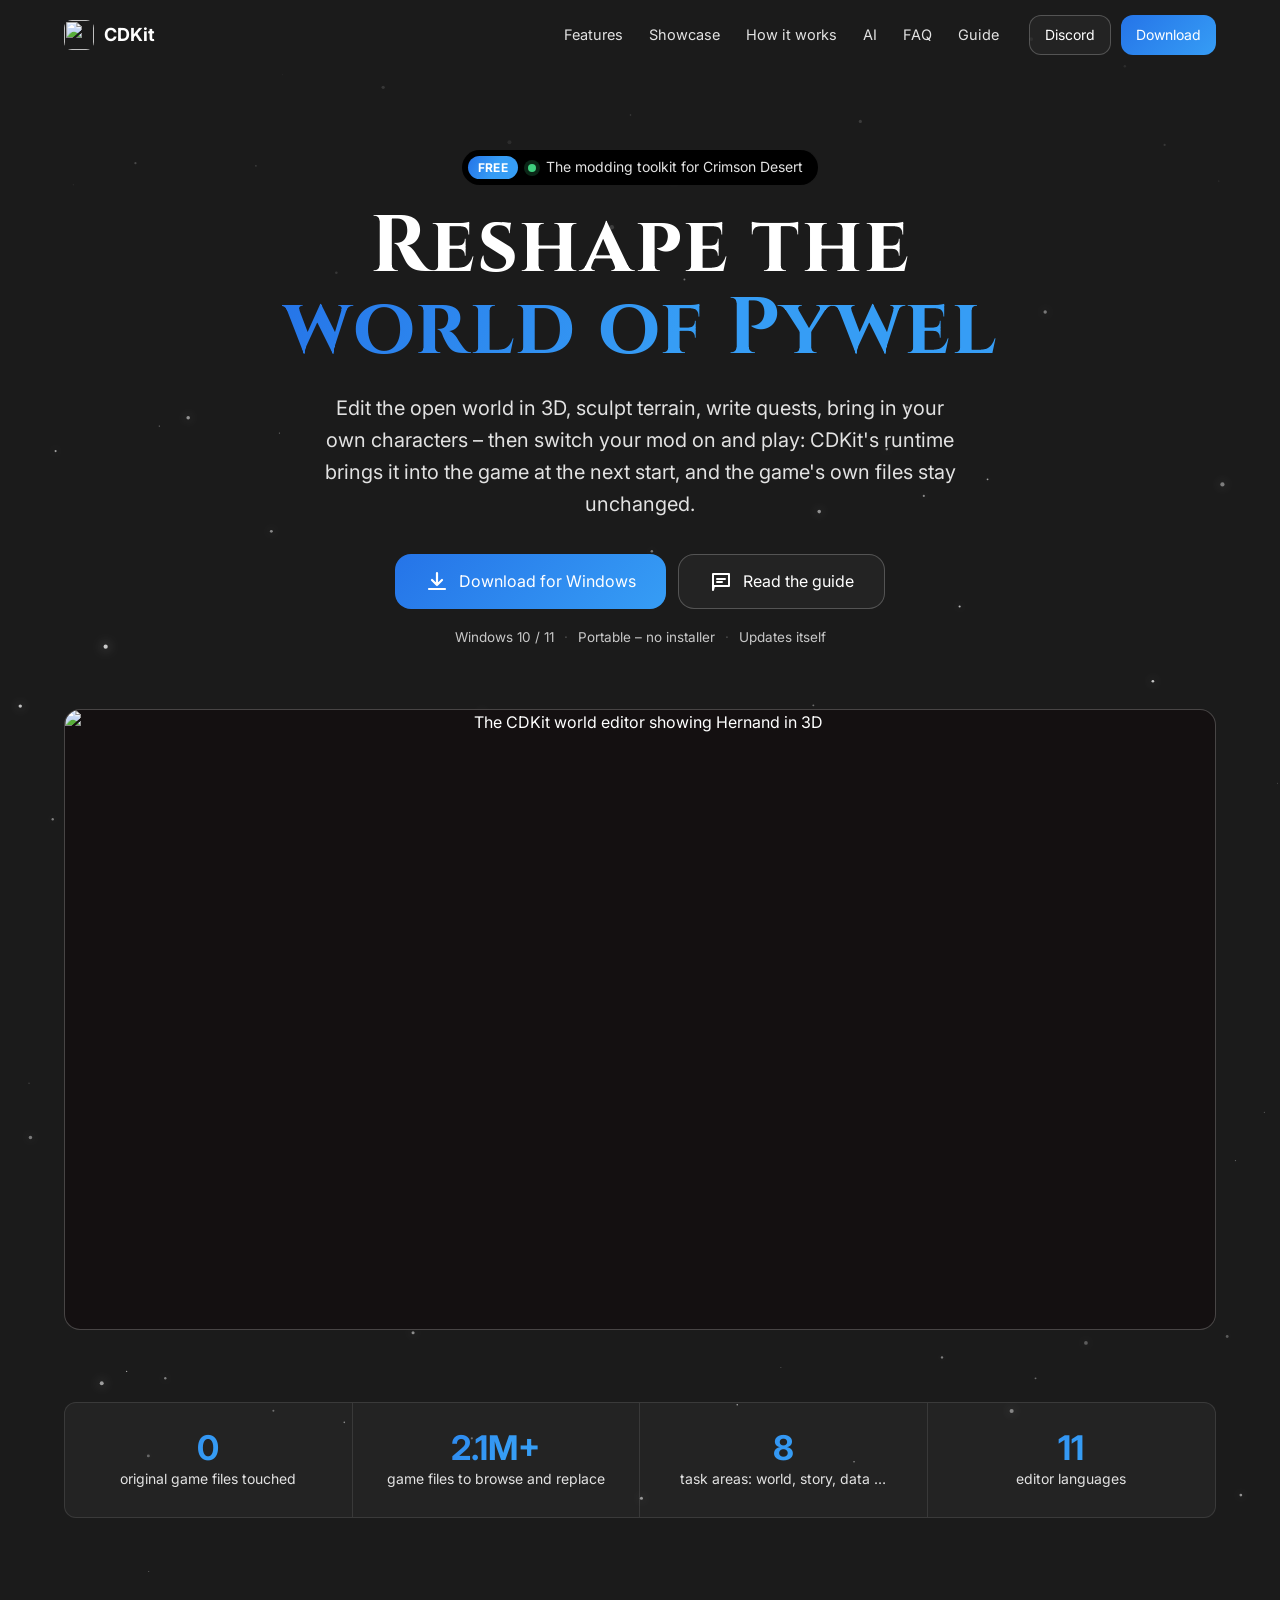
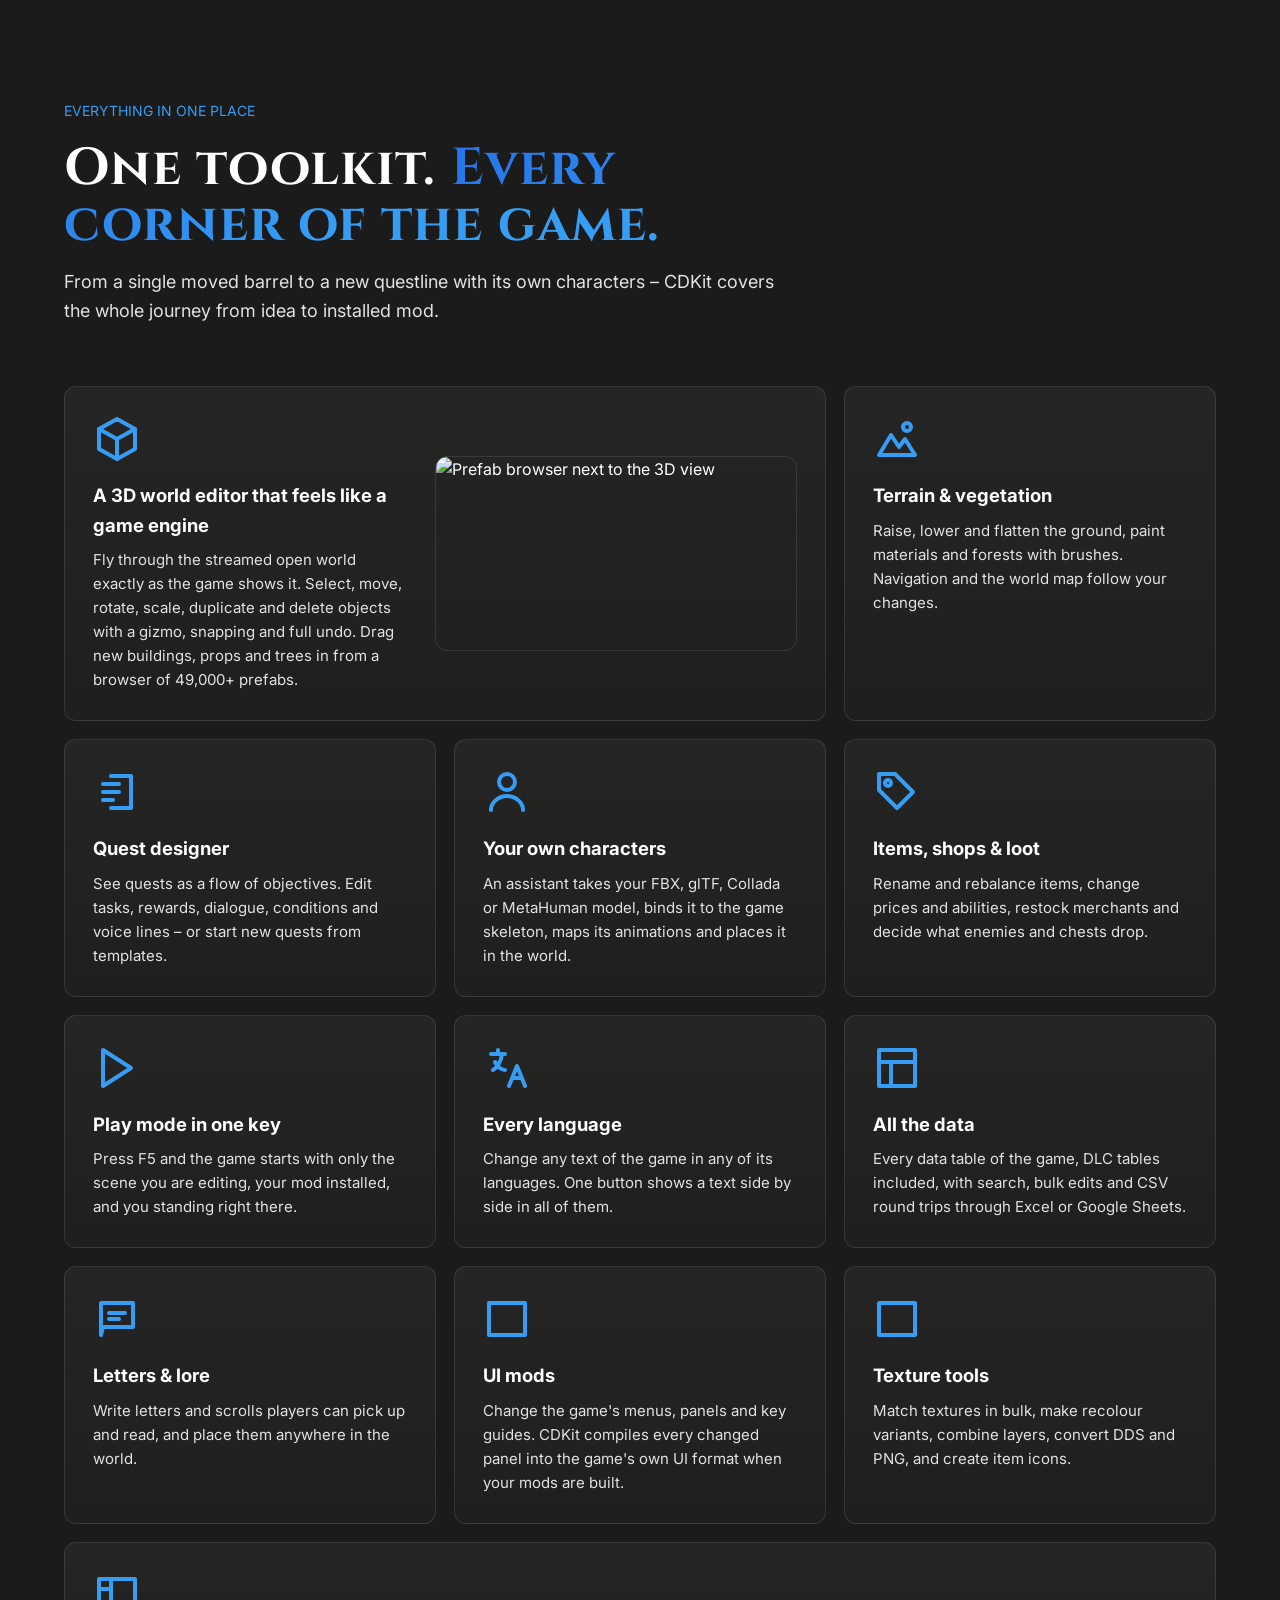
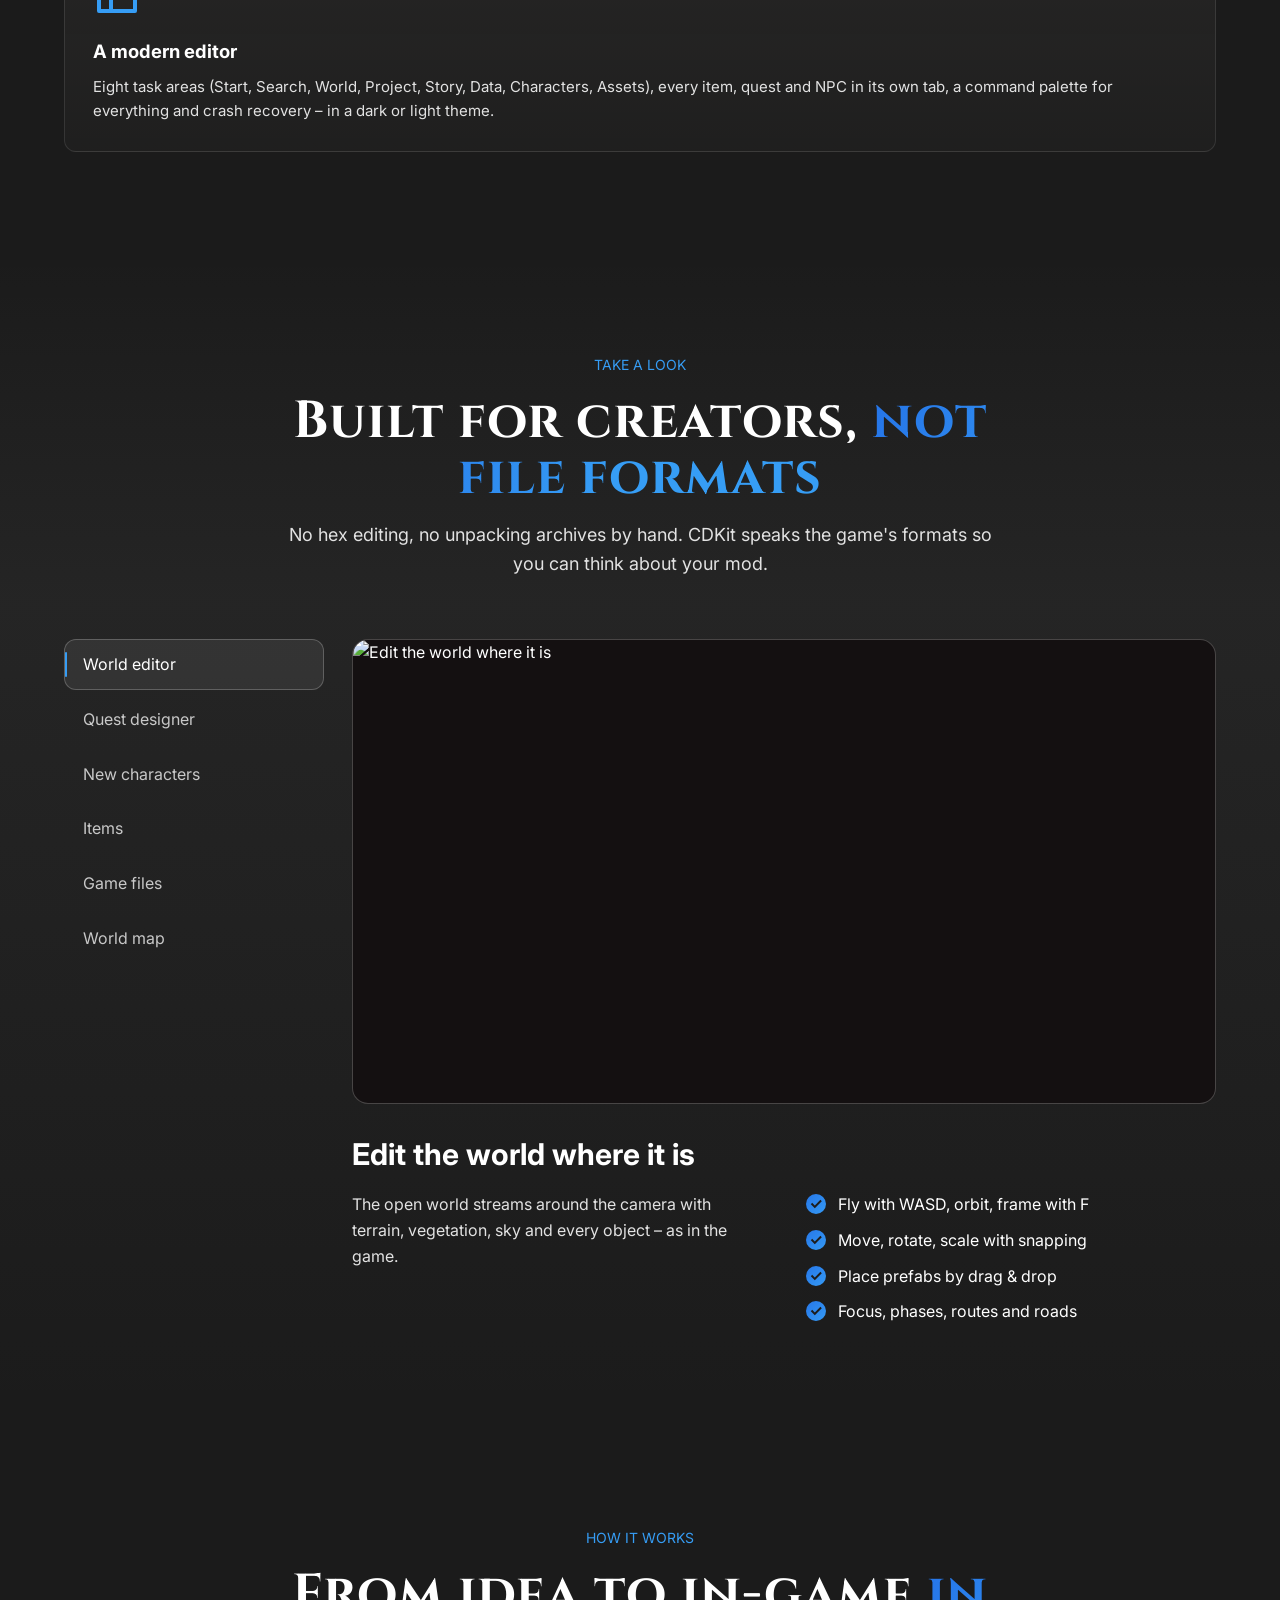
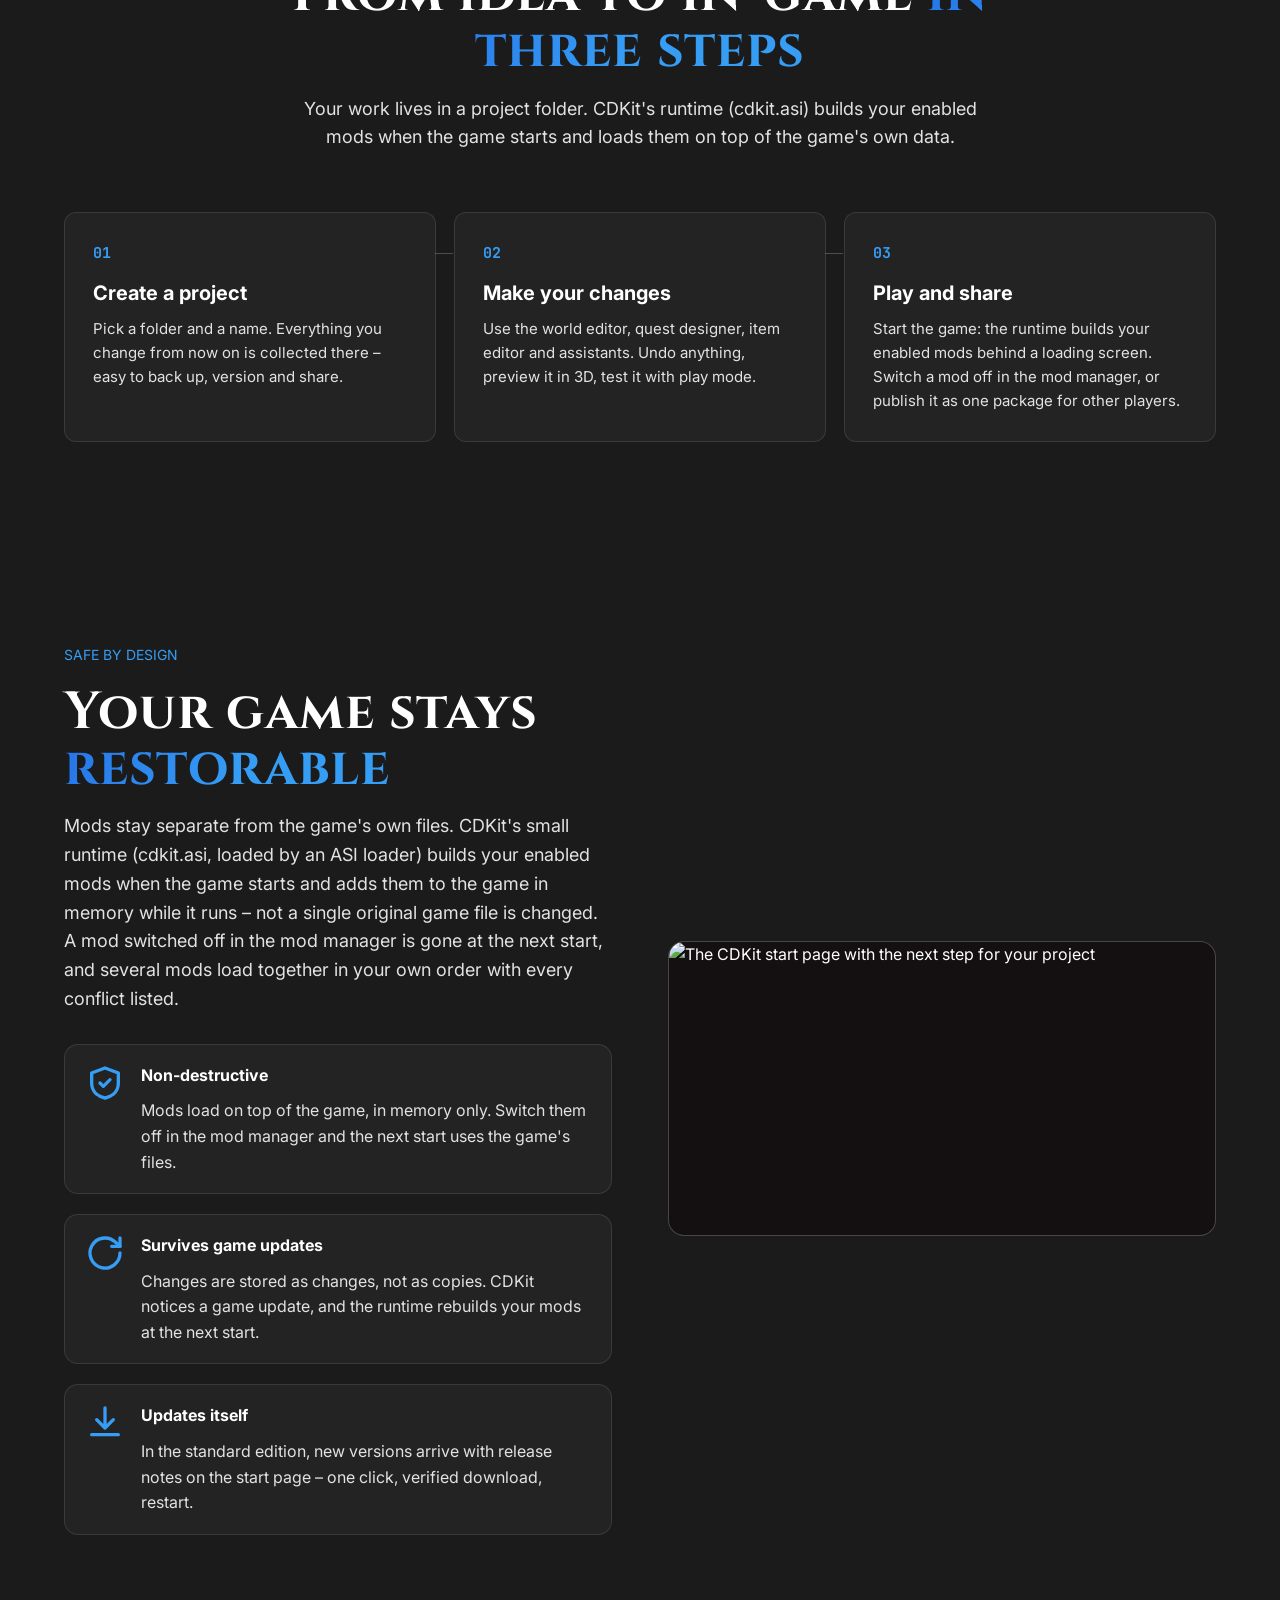
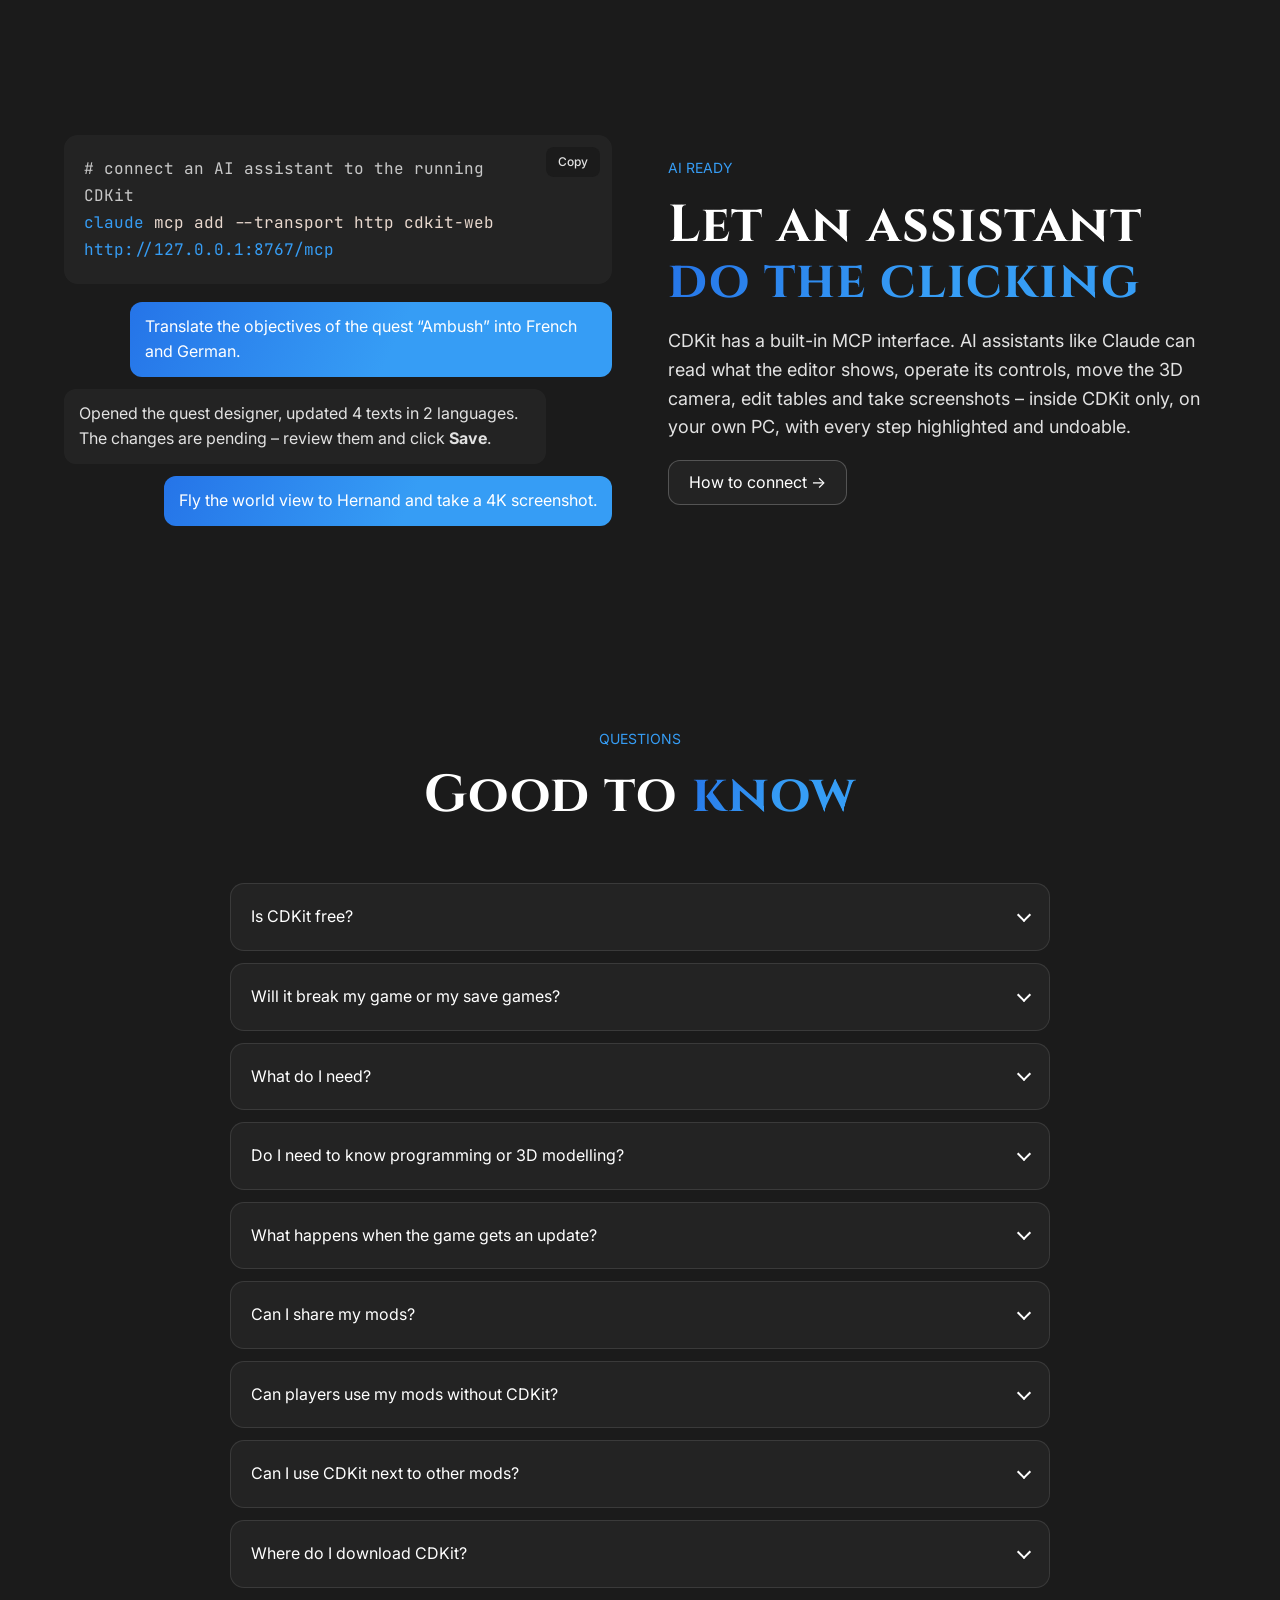
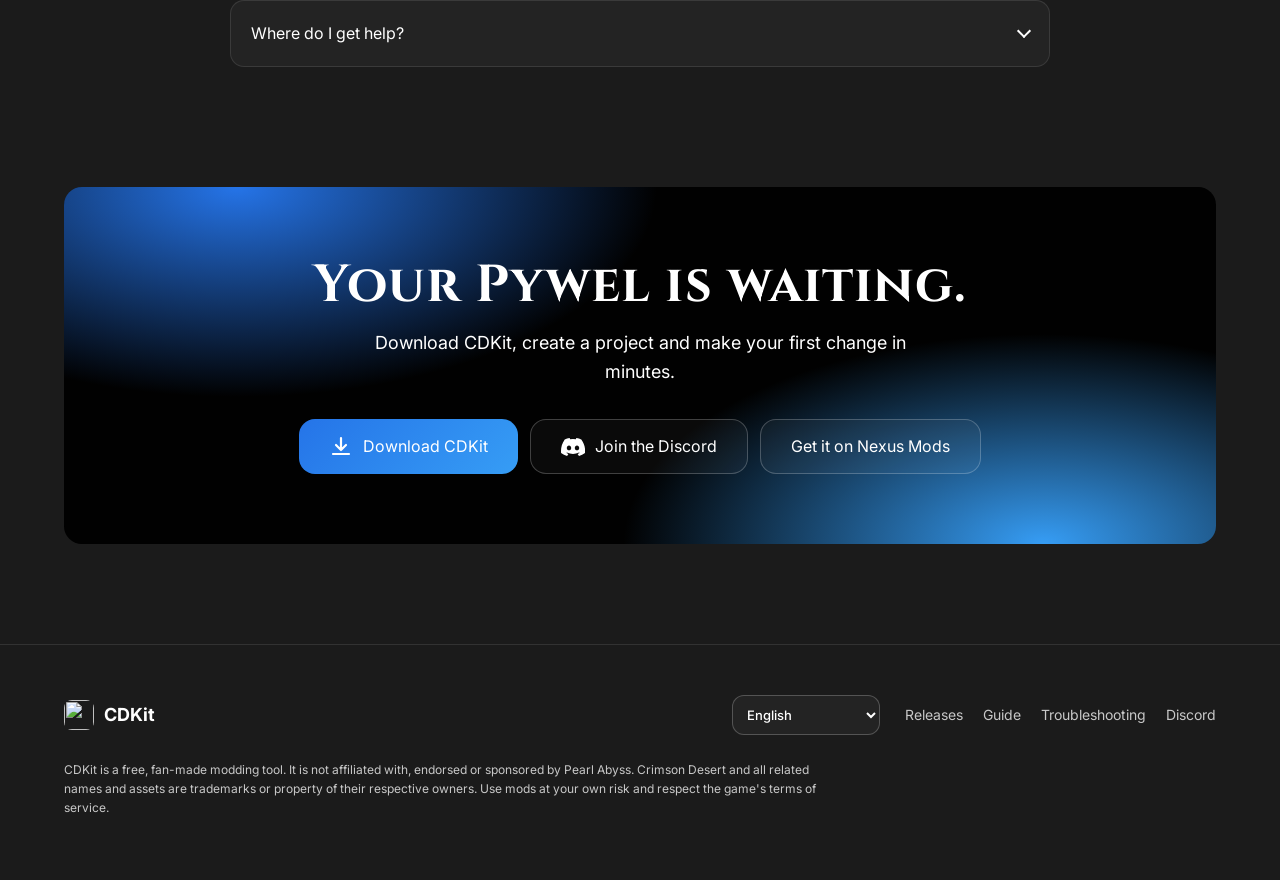
==== commit 13793b3b: "Landing page for CDKit 0.4.0: in-memory mods, UI mods, texture tools Mods are added to the game in m" ====
--- a/site-source/index.html
+++ b/site-source/index.html
@@ -639,6 +639,11 @@
       margin: 0;
       color: var(--muted);
       font-size: 15px;
+    }
+
+    /* wide card + 11 cards: the last one fills the fourth row */
+    .features .card:last-child {
+      grid-column: span 3;
     }
 
     .card.wide {
@@ -1612,7 +1617,7 @@
                 <path d="M3 9h18M9 21V9" />
               </svg></div>
             <h3>All the data</h3>
-            <p>Every data table of the game, with search, bulk edits and CSV round trips through Excel or Google Sheets.
+            <p>Every data table of the game, DLC tables included, with search, bulk edits and CSV round trips through Excel or Google Sheets.
             </p>
           </article>
           <article class="card reveal">
@@ -1623,6 +1628,22 @@
               </svg></div>
             <h3>Letters & lore</h3>
             <p>Write letters and scrolls players can pick up and read, and place them anywhere in the world.</p>
+          </article>
+          <article class="card reveal">
+            <div class="icon"><svg viewBox="0 0 24 24" fill="none" stroke="currentColor" stroke-width="2"
+                stroke-linecap="round" stroke-linejoin="round">
+                <path d="M3 4h18v16H3z" />
+              </svg></div>
+            <h3>UI mods</h3>
+            <p>Change the game's menus, panels and key guides. CDKit compiles every changed panel into the game's own UI format when your mods are built.</p>
+          </article>
+          <article class="card reveal">
+            <div class="icon"><svg viewBox="0 0 24 24" fill="none" stroke="currentColor" stroke-width="2"
+                stroke-linecap="round" stroke-linejoin="round">
+                <path d="M3 4h18v16H3z" />
+              </svg></div>
+            <h3>Texture tools</h3>
+            <p>Match textures in bulk, make recolour variants, combine layers, convert DDS and PNG, and create item icons.</p>
           </article>
           <article class="card reveal">
             <div class="icon"><svg viewBox="0 0 24 24" fill="none" stroke="currentColor" stroke-width="2"
@@ -1695,7 +1716,7 @@
         <div class="reveal">
           <span class="eyebrow">Safe by design</span>
           <h2 class="serif">Your game stays <span class="grad-text">restorable</span></h2>
-          <p style="color:var(--muted);font-size:18px;margin:0">Mods stay separate from the game's own files. CDKit's small runtime (cdkit.asi, loaded by an ASI loader) builds your enabled mods when the game starts and shows them to the game while it runs – not a single original game file is changed. A mod switched off in the mod manager is gone at the next start, and several mods load together in your own order with every conflict listed.</p>
+          <p style="color:var(--muted);font-size:18px;margin:0">Mods stay separate from the game's own files. CDKit's small runtime (cdkit.asi, loaded by an ASI loader) builds your enabled mods when the game starts and adds them to the game in memory while it runs – not a single original game file is changed. A mod switched off in the mod manager is gone at the next start, and several mods load together in your own order with every conflict listed.</p>
           <div class="pill-list">
             <div class="pill">
               <div class="icon"><svg viewBox="0 0 24 24" fill="none" stroke="currentColor" stroke-width="2"
@@ -1705,7 +1726,7 @@
                 </svg></div>
               <div>
                 <h4>Non-destructive</h4>
-                <p>Mods load on top of the game. Switch them off in the mod manager and the next start uses the game's files.</p>
+                <p>Mods load on top of the game, in memory only. Switch them off in the mod manager and the next start uses the game's files.</p>
               </div>
             </div>
             <div class="pill">
@@ -1782,7 +1803,7 @@
           </details>
           <details>
             <summary>Will it break my game or my save games?</summary>
-            <p>No original game file is changed. The runtime cdkit.asi (loaded by an ASI loader in bin64) builds your enabled mods at game start, with a loading screen, and shows them to the game while it runs. “Disable this mod” or “Disable all mods” in the mod manager switches them off, and the next start uses the game's own files. Play mode blocks saving, so your saves stay safe while testing.</p>
+            <p>No original game file is changed. The runtime cdkit.asi (loaded by an ASI loader in bin64) builds your enabled mods at game start, with a loading screen, and adds them to the game in memory while it runs. “Disable this mod” or “Disable all mods” in the mod manager switches them off, and the next start uses the game's own files. Play mode blocks saving, so your saves stay safe while testing.</p>
           </details>
           <details>
             <summary>What do I need?</summary>
@@ -1796,7 +1817,7 @@
           </details>
           <details>
             <summary>What happens when the game gets an update?</summary>
-            <p>CDKit notices the new game version and shows which projects it affects. The runtime rebuilds your mods against the updated game at the next start – there is nothing to reinstall, and your changes carry over in almost all cases.</p>
+            <p>CDKit notices the new game version and shows which projects it affects. The runtime rebuilds your mods against the updated game at the next start – there is nothing to reinstall, and your changes carry over in almost all cases. A bigger update can need a new CDKit release first; the release notes name the game versions it supports.</p>
           </details>
           <details>
             <summary>Can I share my mods?</summary>
@@ -1805,6 +1826,10 @@
           <details>
             <summary>Can players use my mods without CDKit?</summary>
             <p>Yes. They download CDKit Runtime (cdkit.asi and a mods folder) from the GitHub releases, unzip it into the game folder, add an ASI loader and put the .cdpkg files into bin64\CDKit\mods.</p>
+          </details>
+          <details>
+            <summary>Can I use CDKit next to other mods?</summary>
+            <p>Yes, most ASI mods run fine next to it. Do not run two mod loaders that load files of their own at the same time: they hook the same game functions and can crash the game. Keep only one of them in bin64.</p>
           </details>
           <details>
             <summary>Where do I download CDKit?</summary>
@@ -1889,7 +1914,7 @@
     (() => {
 
       /* ---------- localization ---------- */
-      const TRANSLATIONS = {"zh-CN": {"Features": "功能", "Showcase": "展示", "How it works": "工作原理", "FAQ": "常见问题", "Guide": "指南", "Download": "下载", "FREE": "免费", "The modding toolkit for Crimson Desert": "《红色沙漠》模组制作工具包", "Reshape the": "重塑", "world of Pywel": "Pywel 的世界", "Download for Windows": "下载 Windows 版", "Read the guide": "阅读指南", "Portable – no installer": "便携版——无需安装程序", "Updates itself": "自动更新", "game files to browse and replace": "可浏览和替换的游戏文件", "editor languages": "种编辑器语言", "original game files touched": "个原始游戏文件被修改", "Everything in one place": "一站式完成", "One toolkit.": "一个工具包。", "Every corner of the game.": "覆盖游戏的每个角落。", "From a single moved barrel to a new questline with its own characters – CDKit covers the whole journey from idea to installed mod.": "从移动一个木桶，到制作拥有独立角色的新任务线——CDKit 覆盖从创意到模组安装完成的整个流程。", "A 3D world editor that feels like a game engine": "像游戏引擎一样的 3D 世界编辑器", "Terrain & vegetation": "地形与植被", "Quest designer": "任务设计器", "See quests as a flow of objectives. Edit tasks, rewards, dialogue, conditions and voice lines – or start new quests from templates.": "以目标流程的方式查看任务。编辑任务内容、奖励、对话、条件和语音，或从模板创建新任务。", "Your own characters": "你自己的角色", "Items, shops & loot": "物品、商店与掉落", "Rename and rebalance items, change prices and abilities, restock merchants and decide what enemies and chests drop.": "重命名和调整物品平衡，修改价格与能力，为商人补货，并决定敌人和宝箱的掉落内容。", "Play mode in one key": "一键进入游玩模式", "Press F5 and the game starts with only the scene you are editing, your mod installed, and you standing right there.": "按下 F5，游戏会直接启动当前编辑场景、安装你的模组，并让角色出现在你正在编辑的位置。", "Every language": "所有语言", "Change any text of the game in any of its languages. One button shows a text side by side in all of them.": "修改游戏任意语言中的任意文本。只需一个按钮，即可并排查看同一文本的所有语言版本。", "All the data": "全部数据", "Every data table of the game, with search, bulk edits and CSV round trips through Excel or Google Sheets.": "访问游戏中的所有数据表，支持搜索、批量编辑，并可通过 CSV 与 Excel 或 Google Sheets 往返编辑。", "Letters & lore": "书信与世界观文本", "Write letters and scrolls players can pick up and read, and place them anywhere in the world.": "编写玩家可拾取阅读的信件与卷轴，并把它们放置在世界中的任意位置。", "Take a look": "看看效果", "Built for creators,": "为创作者而生，", "not file formats": "而不是为文件格式而生", "No hex editing, no unpacking archives by hand. CDKit speaks the game's formats so you can think about your mod.": "无需十六进制编辑，也无需手动解包归档。CDKit 直接理解游戏格式，让你专注于模组本身。", "From idea to in-game": "从创意到游戏内", "in three steps": "只需三步", "Create a project": "创建项目", "Pick a folder and a name. Everything you change from now on is collected there – easy to back up, version and share.": "选择文件夹和名称。从此之后的所有修改都会集中保存在这里，便于备份、版本管理和分享。", "Make your changes": "进行修改", "Use the world editor, quest designer, item editor and assistants. Undo anything, preview it in 3D, test it with play mode.": "使用世界编辑器、任务设计器、物品编辑器和各类助手。任何操作都可撤销，可在 3D 中预览，也可通过游玩模式测试。", "Safe by design": "从设计上保证安全", "Your game stays": "你的游戏始终", "Non-destructive": "非破坏式", "Survives game updates": "可适应游戏更新", "Copy": "复制", "# connect an AI assistant to the running CDKit": "# 将 AI 助手连接到正在运行的 CDKit", "Translate the objectives of the quest “Ambush” into French and German.": "把任务“Ambush”的目标翻译成法语和德语。", "Opened the quest designer, updated 4 texts in 2 languages. The changes are pending – review them and click": "已打开任务设计器，并更新了 2 种语言中的 4 段文本。修改仍待确认——检查后点击", "AI ready": "AI 就绪", "Let an assistant": "让助手", "do the clicking": "替你完成点击操作", "CDKit has a built-in MCP interface. AI assistants like Claude can read what the editor shows, operate its controls, move the 3D camera, edit tables and take screenshots – inside CDKit only, on your own PC, with every step highlighted and undoable.": "CDKit 内置 MCP 接口。Claude 等 AI 助手可以读取编辑器显示的内容、操作控件、移动 3D 相机、编辑表格并截取截图——所有操作仅发生在你电脑上的 CDKit 内，每一步都会高亮显示并可撤销。", "How to connect →": "如何连接 →", "Questions": "常见问题", "Good to": "你需要", "know": "了解的内容", "Is CDKit free?": "CDKit 免费吗？", "Yes. Download it, unpack it and start": "是的。下载并解压，然后运行", "– no account, no installer.": "——无需账号，也无需安装程序。", "Will it break my game or my save games?": "它会损坏游戏或存档吗？", "What do I need?": "我需要什么？", "Do I need to know programming or 3D modelling?": "需要会编程或 3D 建模吗？", "No. Most tasks – moving objects, changing items, editing quests and texts – are done with forms and the mouse. For your own models you need a 3D file, the rest is handled by an assistant.": "不需要。移动对象、修改物品、编辑任务和文本等大多数操作都可通过表单和鼠标完成。导入自制模型时只需准备 3D 文件，其余步骤由助手处理。", "What happens when the game gets an update?": "游戏更新后会怎样？", "Can I share my mods?": "我可以分享自己的模组吗？", "Where do I get help?": "在哪里获得帮助？", "Start with the": "先查看", "guide": "指南", ", and ask anything on our": "，也可以在我们的", "Your Pywel is waiting.": "你的 Pywel 正等着你。", "Download CDKit, create a project and make your first change in minutes.": "下载 CDKit、创建项目，几分钟内完成你的第一次修改。", "Download CDKit": "下载 CDKit", "Join the Discord": "加入 Discord", "Releases": "版本发布", "Troubleshooting": "故障排除", "CDKit is a free, fan-made modding tool. It is not affiliated with, endorsed or sponsored by Pearl Abyss. Crimson Desert and all related names and assets are trademarks or property of their respective owners. Use mods at your own risk and respect the game's terms of service.": "CDKit 是免费的玩家自制模组工具，与 Pearl Abyss 无隶属、认可或赞助关系。《红色沙漠》及所有相关名称和素材均为其各自权利人的商标或财产。使用模组需自行承担风险，并请遵守游戏的服务条款。", "Menu": "菜单", "Close screenshot": "关闭截图", "Screenshot viewer": "截图查看器", "Prefab browser next to the 3D view": "3D 视图旁的预制体浏览器", "Select language": "选择语言", "World editor": "世界编辑器", "Edit the world where it is": "直接在世界中编辑世界", "The open world streams around the camera with terrain, vegetation, sky and every object – as in the game.": "开放世界会围绕相机流式加载地形、植被、天空和所有对象，与游戏中的呈现一致。", "Fly with WASD, orbit, frame with F": "使用 WASD 飞行、环绕观察，按 F 聚焦", "Move, rotate, scale with snapping": "移动、旋转、缩放并支持吸附", "Place prefabs by drag & drop": "拖放即可放置预制体", "Focus, phases, routes and roads": "焦点、阶段、路线与道路", "Quests as a flow, not a spreadsheet": "以流程编辑任务，而不是面对电子表格", "Objectives from 1,000+ game templates": "从 1,000+ 个游戏模板创建目标", "Rewards, conditions and quest chains": "奖励、条件与任务链", "Dialogue lines and your own voice files": "对白文本与自定义语音文件", "Every text in every language": "所有语言中的所有文本", "New characters": "新角色", "Your model, alive in Pywel": "让你的模型在 Pywel 中鲜活起来", "Four steps from a model file to a character standing in the world, with its own animations.": "只需四步，就能把模型文件变成拥有独立动画、站在世界中的角色。", "Bound to the game skeleton automatically": "自动绑定到游戏骨骼", "Your clips mapped to idle, walk, attack …": "将你的动画片段映射到待机、行走、攻击等动作", "Placed where a game character stands": "放置到游戏角色所在的位置", "Items": "物品", "Every item at your fingertips": "所有物品尽在掌握", "Search 6,800+ items with pictures. Change names, stats, prices and abilities in a visual editor.": "搜索 6,800+ 个带图片的物品，并在可视化编辑器中修改名称、属性、价格和能力。", "New items from existing ones": "基于现有物品创建新物品", "Covers and 3D models replaceable": "可替换封面和 3D 模型", "Shops and loot tables included": "包含商店与掉落表", "Bulk changes via CSV": "通过 CSV 批量修改", "Game files": "游戏文件", "Two million files, one search box": "两百万个文件，一个搜索框", "Browse every file of the game, preview models, textures and sounds, export them or replace them with your own.": "浏览游戏中的每个文件，预览模型、纹理和声音，导出它们或替换成你自己的文件。", "3D, texture, audio, table and text viewers": "3D、纹理、音频、表格和文本查看器", "Export single files or whole folders": "导出单个文件或整个文件夹", "Replace with your edited version": "替换为你编辑后的版本", "Mount the game as a Windows drive": "将游戏挂载为 Windows 驱动器", "World map": "世界地图", "The whole map in one view": "一屏查看完整地图", "The game’s 2D map with regions and spawn areas – jump the 3D view anywhere with one click.": "查看包含区域和生成区的游戏 2D 地图，并可一键让 3D 视图跳转到任意位置。", "Regions and spawn layers": "区域与生成图层", "Create islands and new terrain": "创建岛屿和新地形", "Edit the playable world bounds": "编辑可游玩世界边界", "Put characters into spawn areas": "把角色放入生成区域", "Copied!": "已复制！", "Select & copy": "选择并复制", "Latest build": "最新版本", "New build:": "新版本：", "CDKit – The modding toolkit for Crimson Desert": "CDKit – 《红色沙漠》模组制作工具包", "Open screenshot:": "打开截图：", "Screenshot": "截图", "image": "图片", "task areas: world, story, data …": "个任务区域：世界、剧情、数据……", "Fly through the streamed open world exactly as the game shows it. Select, move, rotate, scale, duplicate and delete objects with a gizmo, snapping and full undo. Drag new buildings, props and trees in from a browser of 49,000+ prefabs.": "在与游戏一致的流式开放世界中自由飞行。使用操纵器选择、移动、旋转、缩放、复制和删除对象，支持吸附与完整撤销。还可从 49,000+ 预制体浏览器中直接拖入建筑、道具和树木。", "A modern editor": "现代化的编辑器", "Read a quest like a story, from the first objective to the last. Click any underlined word to change it: the goal, the reward, what follows.": "像读故事一样阅读任务，从第一个目标到最后一个。点击任何带下划线的词即可修改：目标、奖励、后续内容。", "An assistant takes your FBX, glTF, Collada or MetaHuman model, binds it to the game skeleton, maps its animations and places it in the world.": "助手可接收 FBX、glTF、Collada 或 MetaHuman 模型，将其绑定到游戏骨骼、映射动画并放置到世界中。", "The CDKit start page with the next step for your project": "CDKit 开始页面，显示你的项目的下一步", "Save": "保存", "Fly the world view to Hernand and take a 4K screenshot.": "让世界视图飞到 Hernand，并截取一张 4K 截图。", "The CDKit world editor showing Hernand in 3D": "CDKit 世界编辑器以 3D 显示 Hernand 周边区域", "restorable": "可以还原", "Edit the open world in 3D, sculpt terrain, write quests, bring in your own characters – then switch your mod on and play: CDKit's runtime brings it into the game at the next start, and the game's own files stay unchanged.": "在 3D 中编辑开放世界、塑造地形、编写任务、加入你自己的角色——然后启用模组即可开玩：CDKit 的运行时会在下次启动时把它带入游戏，游戏自身的文件保持不变。", "Raise, lower and flatten the ground, paint materials and forests with brushes. Navigation and the world map follow your changes.": "抬高、降低或平整地面，用笔刷绘制材质和森林。导航数据与世界地图会随你的修改一同更新。", "Eight task areas (Start, Search, World, Project, Story, Data, Characters, Assets), every item, quest and NPC in its own tab, a command palette for everything and crash recovery – in a dark or light theme.": "八个任务区域（开始、搜索、世界、项目、剧本、数据、角色、资源），每个物品、任务和 NPC 都在独立的标签页中，命令面板可调用一切，并支持崩溃恢复——深色或浅色主题任选。", "Your work lives in a project folder. CDKit's runtime (cdkit.asi) builds your enabled mods when the game starts and loads them on top of the game's own data.": "你的作品保存在项目文件夹中。CDKit 的运行时（cdkit.asi）会在游戏启动时构建你启用的模组，并将它们叠加在游戏自身的数据之上加载。", "Play and share": "游玩与分享", "Start the game: the runtime builds your enabled mods behind a loading screen. Switch a mod off in the mod manager, or publish it as one package for other players.": "启动游戏：运行时会在加载画面后构建你启用的模组。在模组管理器中关闭某个模组，或把它发布为一个包供其他玩家使用。", "Mods stay separate from the game's own files. CDKit's small runtime (cdkit.asi, loaded by an ASI loader) builds your enabled mods when the game starts and shows them to the game while it runs – not a single original game file is changed. A mod switched off in the mod manager is gone at the next start, and several mods load together in your own order with every conflict listed.": "模组与游戏自身的文件保持分离。CDKit 的小型运行时（cdkit.asi，由 ASI 加载器加载）在游戏启动时构建你启用的模组，并在游戏运行时把它们提供给游戏——不会修改任何一个原始游戏文件。在模组管理器中关闭的模组会在下次启动时消失，多个模组可以按你自己的顺序同时加载，并列出每一处冲突。", "Mods load on top of the game. Switch them off in the mod manager and the next start uses the game's files.": "模组叠加在游戏之上加载。在模组管理器中关闭它们，下次启动时就会使用游戏自身的文件。", "Changes are stored as changes, not as copies. CDKit notices a game update, and the runtime rebuilds your mods at the next start.": "修改以修改本身的形式保存，而不是副本。CDKit 会察觉游戏更新，运行时会在下次启动时重新构建你的模组。", "In the standard edition, new versions arrive with release notes on the start page – one click, verified download, restart.": "在标准版中，新版本会连同更新说明出现在开始页面上——一键操作，下载经过校验，重启即可。", "No original game file is changed. The runtime cdkit.asi (loaded by an ASI loader in bin64) builds your enabled mods at game start, with a loading screen, and shows them to the game while it runs. “Disable this mod” or “Disable all mods” in the mod manager switches them off, and the next start uses the game's own files. Play mode blocks saving, so your saves stay safe while testing.": "不会修改任何原始游戏文件。运行时 cdkit.asi（由 bin64 中的 ASI 加载器加载）会在游戏启动时构建你启用的模组并显示加载画面，然后在游戏运行时把它们提供给游戏。在模组管理器中选择“禁用此模组”或“禁用所有模组”即可关闭它们，下次启动时就会使用游戏自身的文件。游玩模式会阻止存档，测试期间你的存档保持安全。", "Windows 10 or 11 (64-bit), Crimson Desert on Steam, a DirectX 12 graphics card and the Microsoft Edge WebView2 Runtime (part of Windows 11 and every up-to-date Windows 10). To play mods, the game needs an ASI loader in its bin64 folder, for example Ultimate ASI Loader (not included). Play mode and live preview additionally use the World Builder plugin; importing MetaHuman/Fab packages needs Unreal Engine.": "Windows 10 或 11（64 位）、Steam 版《红色沙漠》、支持 DirectX 12 的显卡，以及 Microsoft Edge WebView2 Runtime（Windows 11 和所有保持更新的 Windows 10 均已自带）。要游玩模组，游戏的 bin64 文件夹中需要一个 ASI 加载器，例如 Ultimate ASI Loader（不随附）。游玩模式和实时预览还会使用 World Builder 插件；导入 MetaHuman/Fab 包需要 Unreal Engine。", "CDKit notices the new game version and shows which projects it affects. The runtime rebuilds your mods against the updated game at the next start – there is nothing to reinstall, and your changes carry over in almost all cases.": "CDKit 会察觉新的游戏版本，并显示受影响的项目。运行时会在下次启动时针对更新后的游戏重新构建你的模组——无需重新安装，你的修改几乎在所有情况下都能保留。", "Yes. “Publish mod” writes your mod as one .cdpkg package plus a ZIP for mod sites. Others add it with “Import mod”, drag their mods into their own load order, check conflicts, and can update a mod or undo an update.": "可以。“发布模组”会把你的模组写成一个 .cdpkg 包，并附带一个用于模组网站的 ZIP。其他人用“导入模组”添加它，拖动模组排出自己的加载顺序，检查冲突，还可以更新模组或撤销更新。", "Can players use my mods without CDKit?": "玩家没有 CDKit 也能使用我的模组吗？", "Yes. They download CDKit Runtime (cdkit.asi and a mods folder) from the GitHub releases, unzip it into the game folder, add an ASI loader and put the .cdpkg files into bin64\\CDKit\\mods.": "可以。他们从 GitHub 发布页下载 CDKit Runtime（cdkit.asi 和一个 mods 文件夹），解压到游戏文件夹，加上一个 ASI 加载器，再把 .cdpkg 文件放进 bin64\\CDKit\\mods。", "Where do I download CDKit?": "在哪里下载 CDKit？", "There are two editions with the same editors: the standard edition from the GitHub releases, with built-in updates, and the Nexus edition on Nexus Mods, which opens no internet connection of its own and is updated through its Nexus page.": "共有两个版本，编辑器完全相同：标准版来自 GitHub 发布页，内置自动更新；Nexus 版发布在 Nexus Mods 上，它自身不建立任何网络连接，通过其 Nexus 页面更新。", "Get it on Nexus Mods": "在 Nexus Mods 获取"}, "zh-TW": {"Features": "功能", "Showcase": "展示", "How it works": "運作方式", "FAQ": "常見問題", "Guide": "指南", "Download": "下載", "FREE": "免費", "The modding toolkit for Crimson Desert": "《赤血沙漠》模組製作工具包", "Reshape the": "重塑", "world of Pywel": "Pywel 的世界", "Download for Windows": "下載 Windows 版", "Read the guide": "閱讀指南", "Portable – no installer": "可攜版——無需安裝程式", "Updates itself": "自動更新", "game files to browse and replace": "可瀏覽和替換的游戲文件", "editor languages": "種編輯器語言", "original game files touched": "個原始游戲文件被修改", "Everything in one place": "所有功能一次到位", "One toolkit.": "一個工具包。", "Every corner of the game.": "覆蓋游戲的每個角落。", "From a single moved barrel to a new questline with its own characters – CDKit covers the whole journey from idea to installed mod.": "從移動一個木桶，到製作擁有獨立角色的新任務線——CDKit 覆蓋從創意到模組安裝完成的整個流程。", "A 3D world editor that feels like a game engine": "像游戲引擎一樣的 3D 世界編輯器", "Terrain & vegetation": "地形與植被", "Quest designer": "任務設計器", "See quests as a flow of objectives. Edit tasks, rewards, dialogue, conditions and voice lines – or start new quests from templates.": "以目標流程的方式查看任務。編輯任務內容、獎勵、對話、條件和語音，或從模板創建新任務。", "Your own characters": "你自己的角色", "Items, shops & loot": "物品、商店與掉落", "Rename and rebalance items, change prices and abilities, restock merchants and decide what enemies and chests drop.": "重命名和調整物品平衡，修改價格與能力，為商人補貨，並決定敵人和寶箱的掉落內容。", "Play mode in one key": "一鍵進入遊玩模式", "Press F5 and the game starts with only the scene you are editing, your mod installed, and you standing right there.": "按下 F5，游戲會直接啓動當前編輯場景、安裝你的模組，並讓角色出現在你正在編輯的位置。", "Every language": "所有語言", "Change any text of the game in any of its languages. One button shows a text side by side in all of them.": "修改游戲任意語言中的任意文本。只需一個按鈕，即可並排查看同一文本的所有語言版本。", "All the data": "所有資料", "Every data table of the game, with search, bulk edits and CSV round trips through Excel or Google Sheets.": "訪問游戲中的所有數據表，支持搜索、批量編輯，並可通過 CSV 與 Excel 或 Google Sheets 往返編輯。", "Letters & lore": "書信與世界觀文本", "Write letters and scrolls players can pick up and read, and place them anywhere in the world.": "編寫玩家可拾取閱讀的信件與捲軸，並把它們放置在世界中的任意位置。", "Take a look": "看看效果", "Built for creators,": "為創作者而生，", "not file formats": "而不是為文件格式而生", "No hex editing, no unpacking archives by hand. CDKit speaks the game's formats so you can think about your mod.": "無需十六進制編輯，也無需手動解包歸檔。CDKit 直接理解游戲格式，讓你專注於模組本身。", "From idea to in-game": "從創意到游戲內", "in three steps": "只需三步", "Create a project": "創建項目", "Pick a folder and a name. Everything you change from now on is collected there – easy to back up, version and share.": "選擇文件夾和名稱。從此之後的所有修改都會集中保存在這裡，便於備份、版本管理和分享。", "Make your changes": "進行修改", "Use the world editor, quest designer, item editor and assistants. Undo anything, preview it in 3D, test it with play mode.": "使用世界編輯器、任務設計器、物品編輯器和各類助手。任何操作都可撤銷，可在 3D 中預覽，也可通過游玩模式測試。", "Safe by design": "從設計上確保安全", "Your game stays": "你的遊戲始終", "Non-destructive": "非破壞式", "Survives game updates": "可適應游戲更新", "Copy": "複製", "# connect an AI assistant to the running CDKit": "# 將 AI 助手連接到正在運行的 CDKit", "Translate the objectives of the quest “Ambush” into French and German.": "把任務“Ambush”的目標翻譯成法語和德語。", "Opened the quest designer, updated 4 texts in 2 languages. The changes are pending – review them and click": "已打開任務設計器，並更新了 2 種語言中的 4 段文本。修改仍待確認——檢查後點擊", "AI ready": "AI 就緒", "Let an assistant": "讓助手", "do the clicking": "替你完成點擊操作", "CDKit has a built-in MCP interface. AI assistants like Claude can read what the editor shows, operate its controls, move the 3D camera, edit tables and take screenshots – inside CDKit only, on your own PC, with every step highlighted and undoable.": "CDKit 內置 MCP 接口。Claude 等 AI 助手可以讀取編輯器顯示的內容、操作控件、移動 3D 相機、編輯表格並截取截圖——所有操作僅發生在你電腦上的 CDKit 內，每一步都會高亮顯示並可撤銷。", "How to connect →": "如何連線 →", "Questions": "常見問題", "Good to": "你需要", "know": "瞭解的內容", "Is CDKit free?": "CDKit 免費嗎？", "Yes. Download it, unpack it and start": "是的。下載並解壓，然後運行", "– no account, no installer.": "——無需賬號，也無需安裝程序。", "Will it break my game or my save games?": "它會損壞游戲或存檔嗎？", "What do I need?": "我需要什麼？", "Do I need to know programming or 3D modelling?": "需要會程式設計或 3D 建模嗎？", "No. Most tasks – moving objects, changing items, editing quests and texts – are done with forms and the mouse. For your own models you need a 3D file, the rest is handled by an assistant.": "不需要。移動對象、修改物品、編輯任務和文本等大多數操作都可通過表單和鼠標完成。導入自制模型時只需準備 3D 文件，其餘步驟由助手處理。", "What happens when the game gets an update?": "游戲更新後會怎樣？", "Can I share my mods?": "我可以分享自己的模組嗎？", "Where do I get help?": "要去哪裡取得協助？", "Start with the": "先查看", "guide": "指南", ", and ask anything on our": "，也可以在我們的", "Your Pywel is waiting.": "你的 Pywel 正等著你。", "Download CDKit, create a project and make your first change in minutes.": "下載 CDKit、創建項目，幾分鐘內完成你的第一次修改。", "Download CDKit": "下載 CDKit", "Join the Discord": "加入 Discord", "Releases": "版本發佈", "Troubleshooting": "疑難排解", "CDKit is a free, fan-made modding tool. It is not affiliated with, endorsed or sponsored by Pearl Abyss. Crimson Desert and all related names and assets are trademarks or property of their respective owners. Use mods at your own risk and respect the game's terms of service.": "CDKit 是免費的玩家自制模組工具，與 Pearl Abyss 無隸屬、認可或贊助關係。《赤血沙漠》及所有相關名稱和素材均為其各自權利人的商標或財產。使用模組需自行承擔風險，並請遵守游戲的服務條款。", "Menu": "菜單", "Close screenshot": "關閉截圖", "Screenshot viewer": "截圖查看器", "Prefab browser next to the 3D view": "3D 視圖旁的預製體瀏覽器", "Select language": "選擇語言", "World editor": "世界編輯器", "Edit the world where it is": "直接在世界中編輯世界", "The open world streams around the camera with terrain, vegetation, sky and every object – as in the game.": "開放世界會圍繞相機流式加載地形、植被、天空和所有對象，與游戲中的呈現一致。", "Fly with WASD, orbit, frame with F": "使用 WASD 飛行、環繞觀察，按 F 聚焦", "Move, rotate, scale with snapping": "移動、旋轉、縮放並支持吸附", "Place prefabs by drag & drop": "拖放即可放置預製體", "Focus, phases, routes and roads": "焦點、階段、路線與道路", "Quests as a flow, not a spreadsheet": "以流程編輯任務，而不是面對電子錶格", "Objectives from 1,000+ game templates": "從 1,000+ 個游戲模板創建目標", "Rewards, conditions and quest chains": "獎勵、條件與任務鏈", "Dialogue lines and your own voice files": "對白文本與自定義語音文件", "Every text in every language": "所有語言中的所有文本", "New characters": "新角色", "Your model, alive in Pywel": "讓你的模型在 Pywel 中鮮活起來", "Four steps from a model file to a character standing in the world, with its own animations.": "只需四步，就能把模型文件變成擁有獨立動畫、站在世界中的角色。", "Bound to the game skeleton automatically": "自動綁定到游戲骨骼", "Your clips mapped to idle, walk, attack …": "將你的動畫片段映射到待機、行走、攻擊等動作", "Placed where a game character stands": "放置到游戲角色所在的位置", "Items": "物品", "Every item at your fingertips": "所有物品盡在掌握", "Search 6,800+ items with pictures. Change names, stats, prices and abilities in a visual editor.": "搜索 6,800+ 個帶圖片的物品，並在可視化編輯器中修改名稱、屬性、價格和能力。", "New items from existing ones": "基於現有物品創建新物品", "Covers and 3D models replaceable": "可替換封面和 3D 模型", "Shops and loot tables included": "包含商店與掉落表", "Bulk changes via CSV": "通過 CSV 批量修改", "Game files": "遊戲檔案", "Two million files, one search box": "兩百萬個文件，一個搜索框", "Browse every file of the game, preview models, textures and sounds, export them or replace them with your own.": "瀏覽游戲中的每個文件，預覽模型、紋理和聲音，導出它們或替換成你自己的文件。", "3D, texture, audio, table and text viewers": "3D、紋理、音頻、表格和文本查看器", "Export single files or whole folders": "導出單個文件或整個文件夾", "Replace with your edited version": "替換為你編輯後的版本", "Mount the game as a Windows drive": "將游戲掛載為 Windows 驅動器", "World map": "世界地圖", "The whole map in one view": "一屏查看完整地圖", "The game’s 2D map with regions and spawn areas – jump the 3D view anywhere with one click.": "查看包含區域和生成區的游戲 2D 地圖，並可一鍵讓 3D 視圖跳轉到任意位置。", "Regions and spawn layers": "區域與生成圖層", "Create islands and new terrain": "創建島嶼和新地形", "Edit the playable world bounds": "編輯可游玩世界邊界", "Put characters into spawn areas": "把角色放入生成區域", "Copied!": "已複製！", "Select & copy": "選取並複製", "Latest build": "最新版本", "New build:": "新版本：", "CDKit – The modding toolkit for Crimson Desert": "CDKit – 《赤血沙漠》模組製作工具包", "Open screenshot:": "開啟截圖：", "Screenshot": "截圖", "image": "圖片", "task areas: world, story, data …": "個任務區域：世界、劇情、資料……", "Fly through the streamed open world exactly as the game shows it. Select, move, rotate, scale, duplicate and delete objects with a gizmo, snapping and full undo. Drag new buildings, props and trees in from a browser of 49,000+ prefabs.": "在與游戲一致的流式開放世界中自由飛行。使用操縱器選擇、移動、旋轉、縮放、複製和刪除對象，支持吸附與完整撤銷。還可從 49,000+ 預製體瀏覽器中直接拖入建築、道具和樹木。", "A modern editor": "現代化的編輯器", "Read a quest like a story, from the first objective to the last. Click any underlined word to change it: the goal, the reward, what follows.": "像讀故事一樣閱讀任務，從第一個目標到最後一個。點擊任何帶底線的詞即可修改：目標、獎勵、後續內容。", "An assistant takes your FBX, glTF, Collada or MetaHuman model, binds it to the game skeleton, maps its animations and places it in the world.": "助手可接收 FBX、glTF、Collada 或 MetaHuman 模型，將其綁定到游戲骨骼、映射動畫並放置到世界中。", "The CDKit start page with the next step for your project": "CDKit 開始頁面，顯示你的專案的下一步", "Save": "儲存", "Fly the world view to Hernand and take a 4K screenshot.": "讓世界視圖飛到 Hernand，並截取一張 4K 截圖。", "The CDKit world editor showing Hernand in 3D": "CDKit 世界編輯器以 3D 顯示 Hernand 周邊區域", "restorable": "可以還原", "Edit the open world in 3D, sculpt terrain, write quests, bring in your own characters – then switch your mod on and play: CDKit's runtime brings it into the game at the next start, and the game's own files stay unchanged.": "在 3D 中編輯開放世界、塑造地形、撰寫任務、加入你自己的角色——然後啟用模組即可開玩：CDKit 的執行階段會在下次啟動時把它帶入遊戲，遊戲本身的檔案保持不變。", "Raise, lower and flatten the ground, paint materials and forests with brushes. Navigation and the world map follow your changes.": "抬高、降低或整平地面，用筆刷繪製材質和森林。導航資料與世界地圖會隨你的修改一同更新。", "Eight task areas (Start, Search, World, Project, Story, Data, Characters, Assets), every item, quest and NPC in its own tab, a command palette for everything and crash recovery – in a dark or light theme.": "八個任務區域（開始、搜尋、世界、專案、劇本、資料、角色、資源），每個物品、任務和 NPC 都在獨立的分頁中，命令面板可呼叫一切，並支援當機復原——深色或淺色主題任選。", "Your work lives in a project folder. CDKit's runtime (cdkit.asi) builds your enabled mods when the game starts and loads them on top of the game's own data.": "你的作品保存在專案資料夾中。CDKit 的執行階段（cdkit.asi）會在遊戲啟動時建置你啟用的模組，並將它們疊加在遊戲本身的資料之上載入。", "Play and share": "遊玩與分享", "Start the game: the runtime builds your enabled mods behind a loading screen. Switch a mod off in the mod manager, or publish it as one package for other players.": "啟動遊戲：執行階段會在載入畫面後建置你啟用的模組。在模組管理器中關閉某個模組，或把它發佈為一個封包供其他玩家使用。", "Mods stay separate from the game's own files. CDKit's small runtime (cdkit.asi, loaded by an ASI loader) builds your enabled mods when the game starts and shows them to the game while it runs – not a single original game file is changed. A mod switched off in the mod manager is gone at the next start, and several mods load together in your own order with every conflict listed.": "模組與遊戲本身的檔案保持分離。CDKit 的小型執行階段（cdkit.asi，由 ASI 載入器載入）在遊戲啟動時建置你啟用的模組，並在遊戲執行時把它們提供給遊戲——不會修改任何一個原始遊戲檔案。在模組管理器中關閉的模組會在下次啟動時消失，多個模組可以依你自己的順序同時載入，並列出每一處衝突。", "Mods load on top of the game. Switch them off in the mod manager and the next start uses the game's files.": "模組疊加在遊戲之上載入。在模組管理器中關閉它們，下次啟動時就會使用遊戲本身的檔案。", "Changes are stored as changes, not as copies. CDKit notices a game update, and the runtime rebuilds your mods at the next start.": "修改以修改本身的形式儲存，而不是副本。CDKit 會察覺遊戲更新，執行階段會在下次啟動時重新建置你的模組。", "In the standard edition, new versions arrive with release notes on the start page – one click, verified download, restart.": "在標準版中，新版本會連同更新說明出現在開始頁面上——一鍵操作，下載經過驗證，重新啟動即可。", "No original game file is changed. The runtime cdkit.asi (loaded by an ASI loader in bin64) builds your enabled mods at game start, with a loading screen, and shows them to the game while it runs. “Disable this mod” or “Disable all mods” in the mod manager switches them off, and the next start uses the game's own files. Play mode blocks saving, so your saves stay safe while testing.": "不會修改任何原始遊戲檔案。執行階段 cdkit.asi（由 bin64 中的 ASI 載入器載入）會在遊戲啟動時建置你啟用的模組並顯示載入畫面，然後在遊戲執行時把它們提供給遊戲。在模組管理器中選擇「停用此模組」或「停用所有模組」即可關閉它們，下次啟動時就會使用遊戲本身的檔案。遊玩模式會阻擋存檔，測試期間你的存檔保持安全。", "Windows 10 or 11 (64-bit), Crimson Desert on Steam, a DirectX 12 graphics card and the Microsoft Edge WebView2 Runtime (part of Windows 11 and every up-to-date Windows 10). To play mods, the game needs an ASI loader in its bin64 folder, for example Ultimate ASI Loader (not included). Play mode and live preview additionally use the World Builder plugin; importing MetaHuman/Fab packages needs Unreal Engine.": "Windows 10 或 11（64 位元）、Steam 版《赤血沙漠》、支援 DirectX 12 的顯示卡，以及 Microsoft Edge WebView2 Runtime（Windows 11 和所有保持更新的 Windows 10 均已內建）。要遊玩模組，遊戲的 bin64 資料夾中需要一個 ASI 載入器，例如 Ultimate ASI Loader（不隨附）。遊玩模式和即時預覽還會使用 World Builder 外掛程式；匯入 MetaHuman/Fab 封包需要 Unreal Engine。", "CDKit notices the new game version and shows which projects it affects. The runtime rebuilds your mods against the updated game at the next start – there is nothing to reinstall, and your changes carry over in almost all cases.": "CDKit 會察覺新的遊戲版本，並顯示受影響的專案。執行階段會在下次啟動時針對更新後的遊戲重新建置你的模組——無需重新安裝，你的修改幾乎在所有情況下都能保留。", "Yes. “Publish mod” writes your mod as one .cdpkg package plus a ZIP for mod sites. Others add it with “Import mod”, drag their mods into their own load order, check conflicts, and can update a mod or undo an update.": "可以。「發佈模組」會把你的模組寫成一個 .cdpkg 封包，並附帶一個用於模組網站的 ZIP。其他人用「匯入模組」加入它，拖曳模組排出自己的載入順序，檢查衝突，還可以更新模組或復原更新。", "Can players use my mods without CDKit?": "玩家沒有 CDKit 也能使用我的模組嗎？", "Yes. They download CDKit Runtime (cdkit.asi and a mods folder) from the GitHub releases, unzip it into the game folder, add an ASI loader and put the .cdpkg files into bin64\\CDKit\\mods.": "可以。他們從 GitHub 發佈頁下載 CDKit Runtime（cdkit.asi 和一個 mods 資料夾），解壓縮到遊戲資料夾，加上一個 ASI 載入器，再把 .cdpkg 檔案放進 bin64\\CDKit\\mods。", "Where do I download CDKit?": "在哪裡下載 CDKit？", "There are two editions with the same editors: the standard edition from the GitHub releases, with built-in updates, and the Nexus edition on Nexus Mods, which opens no internet connection of its own and is updated through its Nexus page.": "共有兩個版本，編輯器完全相同：標準版來自 GitHub 發佈頁，內建自動更新；Nexus 版發佈在 Nexus Mods 上，它本身不建立任何網路連線，透過其 Nexus 頁面更新。", "Get it on Nexus Mods": "在 Nexus Mods 取得"}, "de": {"Features": "Funktionen", "Showcase": "Einblicke", "How it works": "So funktioniert es", "FAQ": "FAQ", "Guide": "Anleitung", "Download": "Download", "FREE": "KOSTENLOS", "The modding toolkit for Crimson Desert": "Das Modding-Toolkit für Crimson Desert", "Reshape the": "Gestalte die", "world of Pywel": "Welt von Pywel neu", "Download for Windows": "Für Windows herunterladen", "Read the guide": "Anleitung lesen", "Portable – no installer": "Portabel – kein Installer", "Updates itself": "Aktualisiert sich selbst", "game files to browse and replace": "Spieldateien zum Durchsuchen und Ersetzen", "editor languages": "Editor-Sprachen", "original game files touched": "veränderte Originaldateien", "Everything in one place": "Alles an einem Ort", "One toolkit.": "Ein Toolkit.", "Every corner of the game.": "Für jeden Bereich des Spiels.", "From a single moved barrel to a new questline with its own characters – CDKit covers the whole journey from idea to installed mod.": "Vom Verschieben eines einzelnen Fasses bis zu einer neuen Questreihe mit eigenen Charakteren – CDKit deckt den gesamten Weg von der Idee bis zum installierten Mod ab.", "A 3D world editor that feels like a game engine": "Ein 3D-Welteditor wie eine Game-Engine", "Terrain & vegetation": "Gelände & Vegetation", "Quest designer": "Quest-Designer", "See quests as a flow of objectives. Edit tasks, rewards, dialogue, conditions and voice lines – or start new quests from templates.": "Sieh Quests als Ablauf von Zielen. Bearbeite Aufgaben, Belohnungen, Dialoge, Bedingungen und Sprachzeilen – oder starte neue Quests aus Vorlagen.", "Your own characters": "Eigene Charaktere", "Items, shops & loot": "Gegenstände, Händler & Beute", "Rename and rebalance items, change prices and abilities, restock merchants and decide what enemies and chests drop.": "Benenne Gegenstände um und balanciere sie neu, ändere Preise und Fähigkeiten, bestücke Händler und lege fest, was Gegner und Truhen fallen lassen.", "Play mode in one key": "Spielmodus mit einer Taste", "Press F5 and the game starts with only the scene you are editing, your mod installed, and you standing right there.": "Drücke F5 und das Spiel startet direkt mit der bearbeiteten Szene, deinem installierten Mod und dir genau an dieser Stelle.", "Every language": "Jede Sprache", "Change any text of the game in any of its languages. One button shows a text side by side in all of them.": "Ändere jeden Text des Spiels in jeder Sprache. Ein Knopf zeigt denselben Text in allen Sprachen nebeneinander.", "All the data": "Alle Daten", "Every data table of the game, with search, bulk edits and CSV round trips through Excel or Google Sheets.": "Alle Datentabellen des Spiels mit Suche, Massenbearbeitung und CSV-Austausch mit Excel oder Google Sheets.", "Letters & lore": "Briefe & Lore", "Write letters and scrolls players can pick up and read, and place them anywhere in the world.": "Schreibe Briefe und Schriftrollen, die Spieler aufnehmen und lesen können, und platziere sie überall in der Welt.", "Take a look": "Schau es dir an", "Built for creators,": "Für Kreative gebaut,", "not file formats": "nicht für Dateiformate", "No hex editing, no unpacking archives by hand. CDKit speaks the game's formats so you can think about your mod.": "Kein Hex-Editing, kein manuelles Entpacken von Archiven. CDKit versteht die Formate des Spiels, damit du dich auf deinen Mod konzentrieren kannst.", "From idea to in-game": "Von der Idee ins Spiel", "in three steps": "in drei Schritten", "Create a project": "Projekt erstellen", "Pick a folder and a name. Everything you change from now on is collected there – easy to back up, version and share.": "Wähle einen Ordner und einen Namen. Alle Änderungen werden dort gesammelt – einfach zu sichern, zu versionieren und zu teilen.", "Make your changes": "Änderungen vornehmen", "Use the world editor, quest designer, item editor and assistants. Undo anything, preview it in 3D, test it with play mode.": "Nutze Welteditor, Quest-Designer, Gegenstandseditor und Assistenten. Mache alles rückgängig, prüfe es in 3D und teste es im Spielmodus.", "Safe by design": "Sicherheit als Prinzip", "Your game stays": "Dein Spiel bleibt", "Non-destructive": "Nicht-destruktiv", "Survives game updates": "Übersteht Spielupdates", "Copy": "Kopieren", "# connect an AI assistant to the running CDKit": "# einen KI-Assistenten mit dem laufenden CDKit verbinden", "Translate the objectives of the quest “Ambush” into French and German.": "Übersetze die Ziele der Quest „Ambush“ ins Französische und Deutsche.", "Opened the quest designer, updated 4 texts in 2 languages. The changes are pending – review them and click": "Quest-Designer geöffnet und 4 Texte in 2 Sprachen aktualisiert. Die Änderungen warten auf Bestätigung – prüfe sie und klicke auf", "AI ready": "KI-bereit", "Let an assistant": "Lass einen Assistenten", "do the clicking": "für dich klicken", "CDKit has a built-in MCP interface. AI assistants like Claude can read what the editor shows, operate its controls, move the 3D camera, edit tables and take screenshots – inside CDKit only, on your own PC, with every step highlighted and undoable.": "CDKit besitzt eine integrierte MCP-Schnittstelle. KI-Assistenten wie Claude können lesen, was der Editor zeigt, Bedienelemente steuern, die 3D-Kamera bewegen, Tabellen bearbeiten und Screenshots erstellen – ausschließlich in CDKit auf deinem eigenen PC, wobei jeder Schritt hervorgehoben und rückgängig gemacht werden kann.", "How to connect →": "So verbindest du es →", "Questions": "Fragen", "Good to": "Gut zu", "know": "wissen", "Is CDKit free?": "Ist CDKit kostenlos?", "Yes. Download it, unpack it and start": "Ja. Herunterladen, entpacken und starten:", "– no account, no installer.": "– kein Konto, kein Installer.", "Will it break my game or my save games?": "Kann es mein Spiel oder meine Spielstände beschädigen?", "What do I need?": "Was brauche ich?", "Do I need to know programming or 3D modelling?": "Muss ich programmieren oder 3D modellieren können?", "No. Most tasks – moving objects, changing items, editing quests and texts – are done with forms and the mouse. For your own models you need a 3D file, the rest is handled by an assistant.": "Nein. Die meisten Aufgaben – Objekte verschieben, Gegenstände ändern, Quests und Texte bearbeiten – erledigst du mit Formularen und der Maus. Für eigene Modelle brauchst du nur eine 3D-Datei; den Rest übernimmt ein Assistent.", "What happens when the game gets an update?": "Was passiert bei einem Spielupdate?", "Can I share my mods?": "Kann ich meine Mods teilen?", "Where do I get help?": "Wo bekomme ich Hilfe?", "Start with the": "Beginne mit dem", "guide": "Leitfaden", ", and ask anything on our": ", und frag alles auf unserem", "Your Pywel is waiting.": "Dein Pywel wartet.", "Download CDKit, create a project and make your first change in minutes.": "Lade CDKit herunter, erstelle ein Projekt und nimm in wenigen Minuten deine erste Änderung vor.", "Download CDKit": "CDKit herunterladen", "Join the Discord": "Discord beitreten", "Releases": "Releases", "Troubleshooting": "Fehlerbehebung", "CDKit is a free, fan-made modding tool. It is not affiliated with, endorsed or sponsored by Pearl Abyss. Crimson Desert and all related names and assets are trademarks or property of their respective owners. Use mods at your own risk and respect the game's terms of service.": "CDKit ist ein kostenloses, von Fans entwickeltes Modding-Tool. Es ist weder mit Pearl Abyss verbunden noch von Pearl Abyss unterstützt oder gesponsert. Crimson Desert sowie alle zugehörigen Namen und Inhalte sind Marken oder Eigentum ihrer jeweiligen Rechteinhaber. Nutze Mods auf eigenes Risiko und beachte die Nutzungsbedingungen des Spiels.", "Menu": "Menü", "Close screenshot": "Screenshot schließen", "Screenshot viewer": "Screenshot-Anzeige", "Prefab browser next to the 3D view": "Prefab-Browser neben der 3D-Ansicht", "Select language": "Sprache auswählen", "World editor": "Welteditor", "Edit the world where it is": "Bearbeite die Welt direkt vor Ort", "The open world streams around the camera with terrain, vegetation, sky and every object – as in the game.": "Die offene Welt wird rund um die Kamera mit Gelände, Vegetation, Himmel und allen Objekten gestreamt – genau wie im Spiel.", "Fly with WASD, orbit, frame with F": "Mit WASD fliegen, umkreisen, mit F fokussieren", "Move, rotate, scale with snapping": "Verschieben, drehen, skalieren mit Snapping", "Place prefabs by drag & drop": "Prefabs per Drag & Drop platzieren", "Focus, phases, routes and roads": "Fokus, Phasen, Routen und Straßen", "Quests as a flow, not a spreadsheet": "Quests als Ablauf statt Tabellenblatt", "Objectives from 1,000+ game templates": "Ziele aus über 1.000 Spielvorlagen", "Rewards, conditions and quest chains": "Belohnungen, Bedingungen und Questketten", "Dialogue lines and your own voice files": "Dialogzeilen und eigene Sprachdateien", "Every text in every language": "Jeder Text in jeder Sprache", "New characters": "Neue Charaktere", "Your model, alive in Pywel": "Dein Modell, lebendig in Pywel", "Four steps from a model file to a character standing in the world, with its own animations.": "Vier Schritte von der Modelldatei zu einem Charakter mit eigenen Animationen in der Welt.", "Bound to the game skeleton automatically": "Automatisch an das Spiel-Skelett gebunden", "Your clips mapped to idle, walk, attack …": "Deine Clips werden Leerlauf, Laufen, Angriff … zugeordnet", "Placed where a game character stands": "Dort platziert, wo ein Spielcharakter steht", "Items": "Gegenstände", "Every item at your fingertips": "Jeder Gegenstand griffbereit", "Search 6,800+ items with pictures. Change names, stats, prices and abilities in a visual editor.": "Durchsuche über 6.800 Gegenstände mit Bildern. Ändere Namen, Werte, Preise und Fähigkeiten in einem visuellen Editor.", "New items from existing ones": "Neue Gegenstände aus vorhandenen", "Covers and 3D models replaceable": "Cover und 3D-Modelle austauschbar", "Shops and loot tables included": "Händler und Beutetabellen enthalten", "Bulk changes via CSV": "Massenänderungen per CSV", "Game files": "Spieldateien", "Two million files, one search box": "Zwei Millionen Dateien, ein Suchfeld", "Browse every file of the game, preview models, textures and sounds, export them or replace them with your own.": "Durchsuche jede Datei des Spiels, sieh Modelle, Texturen und Sounds vor, exportiere sie oder ersetze sie durch eigene.", "3D, texture, audio, table and text viewers": "Viewer für 3D, Texturen, Audio, Tabellen und Texte", "Export single files or whole folders": "Einzelne Dateien oder ganze Ordner exportieren", "Replace with your edited version": "Durch deine bearbeitete Version ersetzen", "Mount the game as a Windows drive": "Das Spiel als Windows-Laufwerk einbinden", "World map": "Weltkarte", "The whole map in one view": "Die ganze Karte auf einen Blick", "The game’s 2D map with regions and spawn areas – jump the 3D view anywhere with one click.": "Die 2D-Karte des Spiels mit Regionen und Spawn-Bereichen – springe mit einem Klick mit der 3D-Ansicht an jeden Ort.", "Regions and spawn layers": "Regionen und Spawn-Ebenen", "Create islands and new terrain": "Inseln und neues Gelände erstellen", "Edit the playable world bounds": "Grenzen der spielbaren Welt bearbeiten", "Put characters into spawn areas": "Charaktere in Spawn-Bereiche setzen", "Copied!": "Kopiert!", "Select & copy": "Auswählen & kopieren", "Latest build": "Neuester Build", "New build:": "Neuer Build:", "CDKit – The modding toolkit for Crimson Desert": "CDKit – Das Modding-Toolkit für Crimson Desert", "Open screenshot:": "Screenshot öffnen:", "Screenshot": "Screenshot", "image": "Bild", "task areas: world, story, data …": "Bereiche: Welt, Story, Daten …", "Fly through the streamed open world exactly as the game shows it. Select, move, rotate, scale, duplicate and delete objects with a gizmo, snapping and full undo. Drag new buildings, props and trees in from a browser of 49,000+ prefabs.": "Fliege durch die gestreamte offene Welt genau so, wie sie im Spiel erscheint. Wähle, verschiebe, drehe, skaliere, dupliziere und lösche Objekte mit Gizmo, Snapping und vollständigem Rückgängig-Verlauf. Ziehe Gebäude, Requisiten und Bäume aus einem Browser mit über 49.000 Prefabs direkt hinein.", "A modern editor": "Ein moderner Editor", "Read a quest like a story, from the first objective to the last. Click any underlined word to change it: the goal, the reward, what follows.": "Lies eine Quest wie eine Geschichte, vom ersten bis zum letzten Ziel. Klicke auf ein unterstrichenes Wort, um es zu ändern: das Ziel, die Belohnung, was danach kommt.", "An assistant takes your FBX, glTF, Collada or MetaHuman model, binds it to the game skeleton, maps its animations and places it in the world.": "Ein Assistent übernimmt dein FBX-, glTF-, Collada- oder MetaHuman-Modell, bindet es an das Spiel-Skelett, ordnet Animationen zu und platziert es in der Welt.", "The CDKit start page with the next step for your project": "Die CDKit-Startseite mit dem nächsten Schritt für dein Projekt", "Save": "Speichern", "Fly the world view to Hernand and take a 4K screenshot.": "Fliege die Weltansicht nach Hernand und erstelle einen 4K-Screenshot.", "The CDKit world editor showing Hernand in 3D": "Der CDKit-Welteditor zeigt die Umgebung von Hernand in 3D", "restorable": "wiederherstellbar", "Edit the open world in 3D, sculpt terrain, write quests, bring in your own characters – then switch your mod on and play: CDKit's runtime brings it into the game at the next start, and the game's own files stay unchanged.": "Bearbeite die offene Welt in 3D, forme das Gelände, schreibe Quests und füge eigene Charaktere hinzu – dann schaltest du deine Mod ein und spielst: Die CDKit-Laufzeit bringt sie beim nächsten Start ins Spiel, und die Dateien des Spiels bleiben unverändert.", "Raise, lower and flatten the ground, paint materials and forests with brushes. Navigation and the world map follow your changes.": "Hebe, senke und ebne den Boden, male Materialien und Wälder mit Pinseln. Navigation und Weltkarte folgen deinen Änderungen.", "Eight task areas (Start, Search, World, Project, Story, Data, Characters, Assets), every item, quest and NPC in its own tab, a command palette for everything and crash recovery – in a dark or light theme.": "Acht Aufgabenbereiche (Start, Suche, Welt, Projekt, Drehbuch, Daten, Figuren, Ressourcen), jedes Item, jede Quest und jeder NPC in einem eigenen Tab, eine Befehlspalette für alles und Absturzwiederherstellung – im dunklen oder hellen Design.", "Your work lives in a project folder. CDKit's runtime (cdkit.asi) builds your enabled mods when the game starts and loads them on top of the game's own data.": "Deine Arbeit liegt in einem Projektordner. Die CDKit-Laufzeit (cdkit.asi) baut deine aktivierten Mods beim Spielstart und lädt sie über die Daten des Spiels.", "Play and share": "Spielen und teilen", "Start the game: the runtime builds your enabled mods behind a loading screen. Switch a mod off in the mod manager, or publish it as one package for other players.": "Starte das Spiel: Die Laufzeit baut deine aktivierten Mods hinter einem Ladebildschirm. Schalte eine Mod im Mod-Manager aus oder veröffentliche sie als ein Paket für andere Spieler.", "Mods stay separate from the game's own files. CDKit's small runtime (cdkit.asi, loaded by an ASI loader) builds your enabled mods when the game starts and shows them to the game while it runs – not a single original game file is changed. A mod switched off in the mod manager is gone at the next start, and several mods load together in your own order with every conflict listed.": "Mods bleiben von den Dateien des Spiels getrennt. Die kleine CDKit-Laufzeit (cdkit.asi, geladen von einem ASI-Loader) baut deine aktivierten Mods beim Spielstart und zeigt sie dem Spiel, während es läuft – keine einzige Originaldatei des Spiels wird verändert. Eine im Mod-Manager ausgeschaltete Mod ist beim nächsten Start weg, und mehrere Mods laden zusammen in deiner eigenen Reihenfolge, mit jedem Konflikt aufgelistet.", "Mods load on top of the game. Switch them off in the mod manager and the next start uses the game's files.": "Mods laden über dem Spiel. Schalte sie im Mod-Manager aus, und der nächste Start verwendet die Dateien des Spiels.", "Changes are stored as changes, not as copies. CDKit notices a game update, and the runtime rebuilds your mods at the next start.": "Änderungen werden als Änderungen gespeichert, nicht als Kopien. CDKit bemerkt ein Spielupdate, und die Laufzeit baut deine Mods beim nächsten Start neu.", "In the standard edition, new versions arrive with release notes on the start page – one click, verified download, restart.": "In der Standard-Edition kommen neue Versionen mit Versionshinweisen auf die Startseite – ein Klick, geprüfter Download, Neustart.", "No original game file is changed. The runtime cdkit.asi (loaded by an ASI loader in bin64) builds your enabled mods at game start, with a loading screen, and shows them to the game while it runs. “Disable this mod” or “Disable all mods” in the mod manager switches them off, and the next start uses the game's own files. Play mode blocks saving, so your saves stay safe while testing.": "Keine Originaldatei des Spiels wird verändert. Die Laufzeit cdkit.asi (geladen von einem ASI-Loader in bin64) baut deine aktivierten Mods beim Spielstart mit einem Ladebildschirm und zeigt sie dem Spiel, während es läuft. „Diese Mod deaktivieren“ oder „Alle Mods deaktivieren“ im Mod-Manager schaltet sie aus, und der nächste Start verwendet die Dateien des Spiels. Der Spielmodus blockiert das Speichern, damit deine Spielstände beim Testen sicher bleiben.", "Windows 10 or 11 (64-bit), Crimson Desert on Steam, a DirectX 12 graphics card and the Microsoft Edge WebView2 Runtime (part of Windows 11 and every up-to-date Windows 10). To play mods, the game needs an ASI loader in its bin64 folder, for example Ultimate ASI Loader (not included). Play mode and live preview additionally use the World Builder plugin; importing MetaHuman/Fab packages needs Unreal Engine.": "Windows 10 oder 11 (64 Bit), Crimson Desert auf Steam, eine DirectX-12-Grafikkarte und die Microsoft Edge WebView2 Runtime (Teil von Windows 11 und jedem aktuellen Windows 10). Zum Spielen von Mods braucht das Spiel einen ASI-Loader in seinem bin64-Ordner, zum Beispiel Ultimate ASI Loader (nicht enthalten). Spielmodus und Live-Vorschau verwenden zusätzlich das World-Builder-Plugin; für den Import von MetaHuman/Fab-Paketen wird Unreal Engine benötigt.", "CDKit notices the new game version and shows which projects it affects. The runtime rebuilds your mods against the updated game at the next start – there is nothing to reinstall, and your changes carry over in almost all cases.": "CDKit bemerkt die neue Spielversion und zeigt, welche Projekte sie betrifft. Die Laufzeit baut deine Mods beim nächsten Start gegen das aktualisierte Spiel neu – nichts muss neu installiert werden, und deine Änderungen bleiben in fast allen Fällen erhalten.", "Yes. “Publish mod” writes your mod as one .cdpkg package plus a ZIP for mod sites. Others add it with “Import mod”, drag their mods into their own load order, check conflicts, and can update a mod or undo an update.": "Ja. „Mod veröffentlichen“ schreibt deine Mod als ein .cdpkg-Paket plus ein ZIP für Mod-Seiten. Andere fügen sie mit „Mod importieren“ hinzu, ziehen ihre Mods in ihre eigene Ladereihenfolge, prüfen Konflikte und können eine Mod aktualisieren oder ein Update rückgängig machen.", "Can players use my mods without CDKit?": "Können Spieler meine Mods ohne CDKit nutzen?", "Yes. They download CDKit Runtime (cdkit.asi and a mods folder) from the GitHub releases, unzip it into the game folder, add an ASI loader and put the .cdpkg files into bin64\\CDKit\\mods.": "Ja. Sie laden CDKit Runtime (cdkit.asi und einen mods-Ordner) aus den GitHub-Releases herunter, entpacken es in den Spielordner, fügen einen ASI-Loader hinzu und legen die .cdpkg-Dateien in bin64\\CDKit\\mods.", "Where do I download CDKit?": "Wo lade ich CDKit herunter?", "There are two editions with the same editors: the standard edition from the GitHub releases, with built-in updates, and the Nexus edition on Nexus Mods, which opens no internet connection of its own and is updated through its Nexus page.": "Es gibt zwei Editionen mit denselben Editoren: die Standard-Edition aus den GitHub-Releases, mit eingebauten Updates, und die Nexus-Edition auf Nexus Mods, die selbst keine Internetverbindung aufbaut und über ihre Nexus-Seite aktualisiert wird.", "Get it on Nexus Mods": "Bei Nexus Mods holen"}, "fr": {"Features": "Fonctionnalités", "Showcase": "Aperçu", "How it works": "Fonctionnement", "FAQ": "FAQ", "Guide": "Guide", "Download": "Télécharger", "FREE": "GRATUIT", "The modding toolkit for Crimson Desert": "La boîte à outils de modding pour Crimson Desert", "Reshape the": "Redessinez le", "world of Pywel": "monde de Pywel", "Download for Windows": "Télécharger pour Windows", "Read the guide": "Lire le guide", "Portable – no installer": "Portable – sans installateur", "Updates itself": "Mise à jour automatique", "game files to browse and replace": "fichiers du jeu à parcourir et remplacer", "editor languages": "langues de l’éditeur", "original game files touched": "fichier original du jeu modifié", "Everything in one place": "Tout au même endroit", "One toolkit.": "Une seule boîte à outils.", "Every corner of the game.": "Pour chaque partie du jeu.", "From a single moved barrel to a new questline with its own characters – CDKit covers the whole journey from idea to installed mod.": "Du simple tonneau déplacé à une nouvelle suite de quêtes avec ses propres personnages, CDKit couvre tout le parcours, de l’idée au mod installé.", "A 3D world editor that feels like a game engine": "Un éditeur de monde 3D digne d’un moteur de jeu", "Terrain & vegetation": "Terrain et végétation", "Quest designer": "Éditeur de quêtes", "See quests as a flow of objectives. Edit tasks, rewards, dialogue, conditions and voice lines – or start new quests from templates.": "Visualisez les quêtes comme un flux d’objectifs. Modifiez tâches, récompenses, dialogues, conditions et répliques vocales, ou créez de nouvelles quêtes à partir de modèles.", "Your own characters": "Vos propres personnages", "Items, shops & loot": "Objets, boutiques et butin", "Rename and rebalance items, change prices and abilities, restock merchants and decide what enemies and chests drop.": "Renommez et rééquilibrez les objets, modifiez prix et capacités, réapprovisionnez les marchands et choisissez le butin des ennemis et des coffres.", "Play mode in one key": "Mode jeu en une touche", "Press F5 and the game starts with only the scene you are editing, your mod installed, and you standing right there.": "Appuyez sur F5 : le jeu démarre directement dans la scène en cours, avec votre mod installé et votre personnage exactement à cet endroit.", "Every language": "Toutes les langues", "Change any text of the game in any of its languages. One button shows a text side by side in all of them.": "Modifiez n’importe quel texte du jeu dans n’importe quelle langue. Un bouton affiche le même texte côte à côte dans toutes les langues.", "All the data": "Toutes les données", "Every data table of the game, with search, bulk edits and CSV round trips through Excel or Google Sheets.": "Toutes les tables de données du jeu, avec recherche, modifications en masse et aller-retour CSV via Excel ou Google Sheets.", "Letters & lore": "Lettres et univers", "Write letters and scrolls players can pick up and read, and place them anywhere in the world.": "Écrivez des lettres et parchemins que les joueurs peuvent ramasser et lire, puis placez-les où vous voulez dans le monde.", "Take a look": "Jetez un œil", "Built for creators,": "Pensé pour les créateurs,", "not file formats": "pas pour les formats de fichiers", "No hex editing, no unpacking archives by hand. CDKit speaks the game's formats so you can think about your mod.": "Pas d’édition hexadécimale ni d’archives à décompresser à la main. CDKit comprend les formats du jeu pour que vous puissiez vous concentrer sur votre mod.", "From idea to in-game": "De l’idée au jeu", "in three steps": "en trois étapes", "Create a project": "Créer un projet", "Pick a folder and a name. Everything you change from now on is collected there – easy to back up, version and share.": "Choisissez un dossier et un nom. Toutes vos modifications y sont regroupées, faciles à sauvegarder, versionner et partager.", "Make your changes": "Effectuer vos modifications", "Use the world editor, quest designer, item editor and assistants. Undo anything, preview it in 3D, test it with play mode.": "Utilisez l’éditeur de monde, l’éditeur de quêtes, l’éditeur d’objets et les assistants. Annulez n’importe quelle action, prévisualisez en 3D et testez avec le mode jeu.", "Safe by design": "La sécurité dès la conception", "Your game stays": "Votre jeu reste", "Non-destructive": "Non destructif", "Survives game updates": "Résiste aux mises à jour du jeu", "Copy": "Copier", "# connect an AI assistant to the running CDKit": "# connecter un assistant IA au CDKit en cours d’exécution", "Translate the objectives of the quest “Ambush” into French and German.": "Traduis les objectifs de la quête « Ambush » en français et en allemand.", "Opened the quest designer, updated 4 texts in 2 languages. The changes are pending – review them and click": "Éditeur de quêtes ouvert, 4 textes mis à jour dans 2 langues. Les modifications sont en attente : vérifiez-les puis cliquez sur", "AI ready": "Prêt pour l’IA", "Let an assistant": "Laissez un assistant", "do the clicking": "faire les clics à votre place", "CDKit has a built-in MCP interface. AI assistants like Claude can read what the editor shows, operate its controls, move the 3D camera, edit tables and take screenshots – inside CDKit only, on your own PC, with every step highlighted and undoable.": "CDKit intègre une interface MCP. Des assistants IA comme Claude peuvent lire ce qu’affiche l’éditeur, utiliser ses commandes, déplacer la caméra 3D, modifier des tables et prendre des captures d’écran — uniquement dans CDKit, sur votre propre PC, avec chaque étape mise en évidence et annulable.", "How to connect →": "Comment se connecter →", "Questions": "Questions", "Good to": "Bon à", "know": "savoir", "Is CDKit free?": "CDKit est-il gratuit ?", "Yes. Download it, unpack it and start": "Oui. Téléchargez-le, décompressez-le et lancez", "– no account, no installer.": "— aucun compte, aucun installateur.", "Will it break my game or my save games?": "Peut-il endommager mon jeu ou mes sauvegardes ?", "What do I need?": "De quoi ai-je besoin ?", "Do I need to know programming or 3D modelling?": "Dois-je savoir programmer ou faire de la 3D ?", "No. Most tasks – moving objects, changing items, editing quests and texts – are done with forms and the mouse. For your own models you need a 3D file, the rest is handled by an assistant.": "Non. La plupart des tâches — déplacer des objets, modifier des objets, éditer des quêtes et des textes — se font avec des formulaires et la souris. Pour vos propres modèles, il suffit d’un fichier 3D ; l’assistant s’occupe du reste.", "What happens when the game gets an update?": "Que se passe-t-il lors d’une mise à jour du jeu ?", "Can I share my mods?": "Puis-je partager mes mods ?", "Where do I get help?": "Où trouver de l’aide ?", "Start with the": "Commencez par le", "guide": "guide", ", and ask anything on our": ", puis posez vos questions sur notre", "Your Pywel is waiting.": "Votre Pywel vous attend.", "Download CDKit, create a project and make your first change in minutes.": "Téléchargez CDKit, créez un projet et réalisez votre première modification en quelques minutes.", "Download CDKit": "Télécharger CDKit", "Join the Discord": "Rejoindre Discord", "Releases": "Versions", "Troubleshooting": "Dépannage", "CDKit is a free, fan-made modding tool. It is not affiliated with, endorsed or sponsored by Pearl Abyss. Crimson Desert and all related names and assets are trademarks or property of their respective owners. Use mods at your own risk and respect the game's terms of service.": "CDKit est un outil de modding gratuit créé par des fans. Il n’est ni affilié à Pearl Abyss, ni approuvé, ni sponsorisé par celle-ci. Crimson Desert, ainsi que tous les noms et contenus associés, sont des marques ou propriétés de leurs détenteurs respectifs. Utilisez les mods à vos propres risques et respectez les conditions d’utilisation du jeu.", "Menu": "Menu", "Close screenshot": "Fermer la capture", "Screenshot viewer": "Visionneuse de capture", "Prefab browser next to the 3D view": "Navigateur de prefabs à côté de la vue 3D", "Select language": "Choisir la langue", "World editor": "Éditeur de monde", "Edit the world where it is": "Modifiez le monde là où il se trouve", "The open world streams around the camera with terrain, vegetation, sky and every object – as in the game.": "Le monde ouvert se charge autour de la caméra avec le terrain, la végétation, le ciel et tous les objets, comme dans le jeu.", "Fly with WASD, orbit, frame with F": "Voler avec WASD, orbiter, cadrer avec F", "Move, rotate, scale with snapping": "Déplacer, pivoter et redimensionner avec magnétisme", "Place prefabs by drag & drop": "Placer des prefabs par glisser-déposer", "Focus, phases, routes and roads": "Focus, phases, itinéraires et routes", "Quests as a flow, not a spreadsheet": "Les quêtes comme un flux, pas une feuille de calcul", "Objectives from 1,000+ game templates": "Objectifs issus de plus de 1 000 modèles du jeu", "Rewards, conditions and quest chains": "Récompenses, conditions et chaînes de quêtes", "Dialogue lines and your own voice files": "Dialogues et vos propres fichiers vocaux", "Every text in every language": "Tous les textes dans toutes les langues", "New characters": "Nouveaux personnages", "Your model, alive in Pywel": "Votre modèle prend vie dans Pywel", "Four steps from a model file to a character standing in the world, with its own animations.": "Quatre étapes suffisent pour passer d’un fichier de modèle à un personnage animé présent dans le monde.", "Bound to the game skeleton automatically": "Lié automatiquement au squelette du jeu", "Your clips mapped to idle, walk, attack …": "Vos clips associés à l’attente, la marche, l’attaque…", "Placed where a game character stands": "Placé à l’emplacement d’un personnage du jeu", "Items": "Objets", "Every item at your fingertips": "Tous les objets à portée de main", "Search 6,800+ items with pictures. Change names, stats, prices and abilities in a visual editor.": "Recherchez plus de 6 800 objets illustrés. Modifiez noms, statistiques, prix et capacités dans un éditeur visuel.", "New items from existing ones": "Créer de nouveaux objets à partir d’existants", "Covers and 3D models replaceable": "Illustrations et modèles 3D remplaçables", "Shops and loot tables included": "Boutiques et tables de butin incluses", "Bulk changes via CSV": "Modifications en masse via CSV", "Game files": "Fichiers du jeu", "Two million files, one search box": "Deux millions de fichiers, une seule recherche", "Browse every file of the game, preview models, textures and sounds, export them or replace them with your own.": "Parcourez chaque fichier du jeu, prévisualisez modèles, textures et sons, exportez-les ou remplacez-les par les vôtres.", "3D, texture, audio, table and text viewers": "Visionneuses 3D, textures, audio, tables et textes", "Export single files or whole folders": "Exporter des fichiers ou dossiers entiers", "Replace with your edited version": "Remplacer par votre version modifiée", "Mount the game as a Windows drive": "Monter le jeu comme lecteur Windows", "World map": "Carte du monde", "The whole map in one view": "Toute la carte en un coup d’œil", "The game’s 2D map with regions and spawn areas – jump the 3D view anywhere with one click.": "La carte 2D du jeu avec régions et zones d’apparition : déplacez la vue 3D n’importe où en un clic.", "Regions and spawn layers": "Régions et couches d’apparition", "Create islands and new terrain": "Créer des îles et de nouveaux terrains", "Edit the playable world bounds": "Modifier les limites du monde jouable", "Put characters into spawn areas": "Placer des personnages dans les zones d’apparition", "Copied!": "Copié !", "Select & copy": "Sélectionner et copier", "Latest build": "Dernière version", "New build:": "Nouvelle version :", "CDKit – The modding toolkit for Crimson Desert": "CDKit – La boîte à outils de modding pour Crimson Desert", "Open screenshot:": "Ouvrir la capture :", "Screenshot": "Capture d’écran", "image": "image", "task areas: world, story, data …": "espaces de travail : monde, histoire, données …", "Fly through the streamed open world exactly as the game shows it. Select, move, rotate, scale, duplicate and delete objects with a gizmo, snapping and full undo. Drag new buildings, props and trees in from a browser of 49,000+ prefabs.": "Parcourez le monde ouvert en streaming tel qu’il apparaît dans le jeu. Sélectionnez, déplacez, faites pivoter, redimensionnez, dupliquez et supprimez des objets avec gizmo, magnétisme et annulation complète. Faites glisser bâtiments, accessoires et arbres depuis un navigateur de plus de 49 000 prefabs.", "A modern editor": "Un éditeur moderne", "Read a quest like a story, from the first objective to the last. Click any underlined word to change it: the goal, the reward, what follows.": "Lisez une quête comme une histoire, du premier objectif au dernier. Cliquez sur un mot souligné pour le modifier : le but, la récompense, la suite.", "An assistant takes your FBX, glTF, Collada or MetaHuman model, binds it to the game skeleton, maps its animations and places it in the world.": "Un assistant prend votre modèle FBX, glTF, Collada ou MetaHuman, le lie au squelette du jeu, associe ses animations et le place dans le monde.", "The CDKit start page with the next step for your project": "La page d'accueil de CDKit avec la prochaine étape de votre projet", "Save": "Enregistrer", "Fly the world view to Hernand and take a 4K screenshot.": "Déplace la vue du monde jusqu’à Hernand et prends une capture d’écran 4K.", "The CDKit world editor showing Hernand in 3D": "L’éditeur de monde CDKit affichant la zone autour de Hernand en 3D", "restorable": "restaurable", "Edit the open world in 3D, sculpt terrain, write quests, bring in your own characters – then switch your mod on and play: CDKit's runtime brings it into the game at the next start, and the game's own files stay unchanged.": "Modifiez le monde ouvert en 3D, sculptez le terrain, écrivez des quêtes, ajoutez vos propres personnages – puis activez votre mod et jouez : le runtime de CDKit l’intègre au jeu au prochain lancement, et les fichiers du jeu restent inchangés.", "Raise, lower and flatten the ground, paint materials and forests with brushes. Navigation and the world map follow your changes.": "Élevez, abaissez et aplanissez le sol, peignez matériaux et forêts au pinceau. La navigation et la carte du monde suivent vos modifications.", "Eight task areas (Start, Search, World, Project, Story, Data, Characters, Assets), every item, quest and NPC in its own tab, a command palette for everything and crash recovery – in a dark or light theme.": "Huit espaces de travail (Accueil, Rechercher, Monde, Projet, Scénario, Données, Personnages, Ressources), chaque objet, quête et PNJ dans son propre onglet, une palette de commandes pour tout et la récupération après plantage – en thème sombre ou clair.", "Your work lives in a project folder. CDKit's runtime (cdkit.asi) builds your enabled mods when the game starts and loads them on top of the game's own data.": "Votre travail vit dans un dossier de projet. Le runtime de CDKit (cdkit.asi) compile vos mods activés au lancement du jeu et les charge par-dessus les données du jeu.", "Play and share": "Jouer et partager", "Start the game: the runtime builds your enabled mods behind a loading screen. Switch a mod off in the mod manager, or publish it as one package for other players.": "Lancez le jeu : le runtime compile vos mods activés derrière un écran de chargement. Désactivez un mod dans le gestionnaire de mods, ou publiez-le en un seul paquet pour d’autres joueurs.", "Mods stay separate from the game's own files. CDKit's small runtime (cdkit.asi, loaded by an ASI loader) builds your enabled mods when the game starts and shows them to the game while it runs – not a single original game file is changed. A mod switched off in the mod manager is gone at the next start, and several mods load together in your own order with every conflict listed.": "Les mods restent séparés des fichiers du jeu. Le petit runtime de CDKit (cdkit.asi, chargé par un ASI loader) compile vos mods activés au lancement du jeu et les présente au jeu pendant qu’il tourne – aucun fichier d’origine du jeu n’est modifié. Un mod désactivé dans le gestionnaire de mods disparaît au prochain lancement, et plusieurs mods se chargent ensemble dans votre propre ordre, chaque conflit étant listé.", "Mods load on top of the game. Switch them off in the mod manager and the next start uses the game's files.": "Les mods se chargent par-dessus le jeu. Désactivez-les dans le gestionnaire de mods et le prochain lancement utilise les fichiers du jeu.", "Changes are stored as changes, not as copies. CDKit notices a game update, and the runtime rebuilds your mods at the next start.": "Les modifications sont stockées comme modifications, pas comme copies. CDKit détecte une mise à jour du jeu, et le runtime recompile vos mods au prochain lancement.", "In the standard edition, new versions arrive with release notes on the start page – one click, verified download, restart.": "Dans l’édition standard, les nouvelles versions arrivent avec leurs notes sur la page d’accueil – un clic, téléchargement vérifié, redémarrage.", "No original game file is changed. The runtime cdkit.asi (loaded by an ASI loader in bin64) builds your enabled mods at game start, with a loading screen, and shows them to the game while it runs. “Disable this mod” or “Disable all mods” in the mod manager switches them off, and the next start uses the game's own files. Play mode blocks saving, so your saves stay safe while testing.": "Aucun fichier d’origine du jeu n’est modifié. Le runtime cdkit.asi (chargé par un ASI loader dans bin64) compile vos mods activés au lancement du jeu, avec un écran de chargement, et les présente au jeu pendant qu’il tourne. « Désactiver ce mod » ou « Désactiver tous les mods » dans le gestionnaire de mods les désactive, et le prochain lancement utilise les fichiers du jeu. Le mode jeu bloque la sauvegarde, vos sauvegardes restent donc intactes pendant les tests.", "Windows 10 or 11 (64-bit), Crimson Desert on Steam, a DirectX 12 graphics card and the Microsoft Edge WebView2 Runtime (part of Windows 11 and every up-to-date Windows 10). To play mods, the game needs an ASI loader in its bin64 folder, for example Ultimate ASI Loader (not included). Play mode and live preview additionally use the World Builder plugin; importing MetaHuman/Fab packages needs Unreal Engine.": "Windows 10 ou 11 (64 bits), Crimson Desert sur Steam, une carte graphique DirectX 12 et le Microsoft Edge WebView2 Runtime (inclus dans Windows 11 et dans tout Windows 10 à jour). Pour jouer avec des mods, le jeu a besoin d’un ASI loader dans son dossier bin64, par exemple Ultimate ASI Loader (non fourni). Le mode jeu et l’aperçu en direct utilisent également le plugin World Builder ; l’import de paquets MetaHuman/Fab nécessite Unreal Engine.", "CDKit notices the new game version and shows which projects it affects. The runtime rebuilds your mods against the updated game at the next start – there is nothing to reinstall, and your changes carry over in almost all cases.": "CDKit détecte la nouvelle version du jeu et indique les projets concernés. Le runtime recompile vos mods pour le jeu mis à jour au prochain lancement – rien à réinstaller, et vos modifications sont conservées dans presque tous les cas.", "Yes. “Publish mod” writes your mod as one .cdpkg package plus a ZIP for mod sites. Others add it with “Import mod”, drag their mods into their own load order, check conflicts, and can update a mod or undo an update.": "Oui. « Publier le mod » écrit votre mod en un seul paquet .cdpkg, plus un ZIP pour les sites de mods. Les autres l’ajoutent avec « Importer un mod », glissent leurs mods dans leur propre ordre de chargement, vérifient les conflits, et peuvent mettre à jour un mod ou annuler une mise à jour.", "Can players use my mods without CDKit?": "Les joueurs peuvent-ils utiliser mes mods sans CDKit ?", "Yes. They download CDKit Runtime (cdkit.asi and a mods folder) from the GitHub releases, unzip it into the game folder, add an ASI loader and put the .cdpkg files into bin64\\CDKit\\mods.": "Oui. Ils téléchargent CDKit Runtime (cdkit.asi et un dossier mods) depuis les versions GitHub, le décompressent dans le dossier du jeu, ajoutent un ASI loader et placent les fichiers .cdpkg dans bin64\\CDKit\\mods.", "Where do I download CDKit?": "Où télécharger CDKit ?", "There are two editions with the same editors: the standard edition from the GitHub releases, with built-in updates, and the Nexus edition on Nexus Mods, which opens no internet connection of its own and is updated through its Nexus page.": "Il existe deux éditions avec les mêmes éditeurs : l’édition standard, depuis les versions GitHub, avec mises à jour intégrées, et l’édition Nexus sur Nexus Mods, qui n’ouvre aucune connexion Internet par elle-même et se met à jour via sa page Nexus.", "Get it on Nexus Mods": "Obtenir sur Nexus Mods"}, "ko": {"Features": "기능", "Showcase": "둘러보기", "How it works": "작동 방식", "FAQ": "FAQ", "Guide": "가이드", "Download": "다운로드", "FREE": "무료", "The modding toolkit for Crimson Desert": "Crimson Desert 모딩 툴킷", "Reshape the": "새롭게 바꾸는", "world of Pywel": "Pywel의 세계", "Download for Windows": "Windows용 다운로드", "Read the guide": "가이드 읽기", "Portable – no installer": "포터블 – 설치 프로그램 없음", "Updates itself": "자동 업데이트", "game files to browse and replace": "탐색 및 교체 가능한 게임 파일", "editor languages": "편집기 언어", "original game files touched": "수정되는 원본 게임 파일", "Everything in one place": "모든 기능을 한곳에", "One toolkit.": "하나의 툴킷.", "Every corner of the game.": "게임의 모든 영역을.", "From a single moved barrel to a new questline with its own characters – CDKit covers the whole journey from idea to installed mod.": "통 하나를 옮기는 작업부터 자체 캐릭터가 있는 새로운 퀘스트라인까지, CDKit은 아이디어에서 설치된 모드까지 전 과정을 지원합니다.", "A 3D world editor that feels like a game engine": "게임 엔진처럼 느껴지는 3D 월드 편집기", "Terrain & vegetation": "지형 및 식생", "Quest designer": "퀘스트 디자이너", "See quests as a flow of objectives. Edit tasks, rewards, dialogue, conditions and voice lines – or start new quests from templates.": "퀘스트를 목표 흐름으로 확인하세요. 작업, 보상, 대화, 조건, 음성 대사를 편집하거나 템플릿에서 새 퀘스트를 시작할 수 있습니다.", "Your own characters": "나만의 캐릭터", "Items, shops & loot": "아이템, 상점 및 전리품", "Rename and rebalance items, change prices and abilities, restock merchants and decide what enemies and chests drop.": "아이템 이름과 밸런스를 바꾸고, 가격과 능력을 수정하며, 상점 재고를 채우고 적과 상자에서 무엇이 떨어질지 결정하세요.", "Play mode in one key": "한 키로 플레이 모드", "Press F5 and the game starts with only the scene you are editing, your mod installed, and you standing right there.": "F5를 누르면 편집 중인 장면만 불러오고 모드를 설치한 상태로, 바로 그 위치에서 게임이 시작됩니다.", "Every language": "모든 언어", "Change any text of the game in any of its languages. One button shows a text side by side in all of them.": "게임의 어떤 언어든 원하는 텍스트를 수정하세요. 버튼 하나로 같은 텍스트를 모든 언어에서 나란히 볼 수 있습니다.", "All the data": "모든 데이터", "Every data table of the game, with search, bulk edits and CSV round trips through Excel or Google Sheets.": "게임의 모든 데이터 테이블을 검색하고 일괄 편집할 수 있으며, CSV로 Excel 또는 Google Sheets와 왕복 편집할 수 있습니다.", "Letters & lore": "편지와 세계관", "Write letters and scrolls players can pick up and read, and place them anywhere in the world.": "플레이어가 주워 읽을 수 있는 편지와 두루마리를 작성하고 월드 어디에나 배치하세요.", "Take a look": "직접 확인해 보세요", "Built for creators,": "크리에이터를 위해,", "not file formats": "파일 형식이 아니라", "No hex editing, no unpacking archives by hand. CDKit speaks the game's formats so you can think about your mod.": "16진수 편집도, 아카이브 수동 압축 해제도 필요 없습니다. CDKit이 게임 형식을 이해하므로 모드 자체에 집중할 수 있습니다.", "From idea to in-game": "아이디어에서 게임까지", "in three steps": "세 단계로", "Create a project": "프로젝트 만들기", "Pick a folder and a name. Everything you change from now on is collected there – easy to back up, version and share.": "폴더와 이름을 선택하세요. 이후의 모든 변경 사항이 그곳에 모여 백업, 버전 관리, 공유가 쉬워집니다.", "Make your changes": "변경 사항 만들기", "Use the world editor, quest designer, item editor and assistants. Undo anything, preview it in 3D, test it with play mode.": "월드 편집기, 퀘스트 디자이너, 아이템 편집기와 어시스턴트를 사용하세요. 무엇이든 실행 취소하고, 3D로 미리 보고, 플레이 모드에서 테스트할 수 있습니다.", "Safe by design": "안전을 고려한 설계", "Your game stays": "게임은 언제든", "Non-destructive": "비파괴 방식", "Survives game updates": "게임 업데이트에도 유지", "Copy": "복사", "# connect an AI assistant to the running CDKit": "# 실행 중인 CDKit에 AI 어시스턴트 연결", "Translate the objectives of the quest “Ambush” into French and German.": "“Ambush” 퀘스트의 목표를 프랑스어와 독일어로 번역해 줘.", "Opened the quest designer, updated 4 texts in 2 languages. The changes are pending – review them and click": "퀘스트 디자이너를 열고 2개 언어의 텍스트 4개를 업데이트했습니다. 변경 사항은 대기 중입니다. 검토한 뒤", "AI ready": "AI 준비 완료", "Let an assistant": "어시스턴트가", "do the clicking": "클릭을 대신하게 하세요", "CDKit has a built-in MCP interface. AI assistants like Claude can read what the editor shows, operate its controls, move the 3D camera, edit tables and take screenshots – inside CDKit only, on your own PC, with every step highlighted and undoable.": "CDKit에는 MCP 인터페이스가 내장되어 있습니다. Claude 같은 AI 어시스턴트는 편집기에 표시되는 내용을 읽고, 컨트롤을 조작하고, 3D 카메라를 이동하고, 테이블을 편집하고, 스크린샷을 촬영할 수 있습니다. 모든 작업은 사용자의 PC에서 CDKit 내부에서만 이루어지며 각 단계가 강조 표시되고 실행 취소할 수 있습니다.", "How to connect →": "연결 방법 →", "Questions": "질문", "Good to": "알아두면", "know": "좋은 점", "Is CDKit free?": "CDKit은 무료인가요?", "Yes. Download it, unpack it and start": "네. 다운로드하고 압축을 푼 다음", "– no account, no installer.": "를 실행하세요. 계정도 설치 프로그램도 필요 없습니다.", "Will it break my game or my save games?": "게임이나 세이브 파일이 망가질 수 있나요?", "What do I need?": "무엇이 필요한가요?", "Do I need to know programming or 3D modelling?": "프로그래밍이나 3D 모델링을 알아야 하나요?", "No. Most tasks – moving objects, changing items, editing quests and texts – are done with forms and the mouse. For your own models you need a 3D file, the rest is handled by an assistant.": "아니요. 오브젝트 이동, 아이템 수정, 퀘스트와 텍스트 편집 같은 대부분의 작업은 폼과 마우스로 처리합니다. 자체 모델에는 3D 파일만 있으면 되고 나머지는 어시스턴트가 처리합니다.", "What happens when the game gets an update?": "게임이 업데이트되면 어떻게 되나요?", "Can I share my mods?": "모드를 공유할 수 있나요?", "Where do I get help?": "도움은 어디에서 받을 수 있나요?", "Start with the": "먼저", "guide": "가이드", ", and ask anything on our": "를 확인하고, 궁금한 점은", "Your Pywel is waiting.": "당신의 Pywel이 기다리고 있습니다.", "Download CDKit, create a project and make your first change in minutes.": "CDKit을 다운로드하고 프로젝트를 만든 뒤 몇 분 안에 첫 변경을 시작하세요.", "Download CDKit": "CDKit 다운로드", "Join the Discord": "Discord 참여", "Releases": "릴리스", "Troubleshooting": "문제 해결", "CDKit is a free, fan-made modding tool. It is not affiliated with, endorsed or sponsored by Pearl Abyss. Crimson Desert and all related names and assets are trademarks or property of their respective owners. Use mods at your own risk and respect the game's terms of service.": "CDKit은 팬이 만든 무료 모딩 도구입니다. Pearl Abyss와 제휴하거나 공식 인증·후원을 받은 제품이 아닙니다. Crimson Desert 및 관련 이름과 자산은 각 권리자의 상표 또는 자산입니다. 모드 사용에 따른 책임은 사용자에게 있으며 게임 서비스 약관을 준수해 주세요.", "Menu": "메뉴", "Close screenshot": "스크린샷 닫기", "Screenshot viewer": "스크린샷 보기", "Prefab browser next to the 3D view": "3D 뷰 옆의 프리팹 브라우저", "Select language": "언어 선택", "World editor": "월드 편집기", "Edit the world where it is": "있는 그대로의 월드를 편집하세요", "The open world streams around the camera with terrain, vegetation, sky and every object – as in the game.": "게임과 동일하게 지형, 식생, 하늘과 모든 오브젝트가 카메라 주변으로 스트리밍됩니다.", "Fly with WASD, orbit, frame with F": "WASD로 이동, 궤도 회전, F로 포커스", "Move, rotate, scale with snapping": "스냅과 함께 이동·회전·크기 조절", "Place prefabs by drag & drop": "드래그 앤 드롭으로 프리팹 배치", "Focus, phases, routes and roads": "포커스, 페이즈, 경로와 도로", "Quests as a flow, not a spreadsheet": "스프레드시트가 아닌 흐름으로 보는 퀘스트", "Objectives from 1,000+ game templates": "1,000개 이상의 게임 템플릿에서 목표 생성", "Rewards, conditions and quest chains": "보상, 조건과 퀘스트 체인", "Dialogue lines and your own voice files": "대사와 사용자 음성 파일", "Every text in every language": "모든 언어의 모든 텍스트", "New characters": "새 캐릭터", "Your model, alive in Pywel": "Pywel에서 살아 움직이는 나만의 모델", "Four steps from a model file to a character standing in the world, with its own animations.": "모델 파일에서 자체 애니메이션을 가진 월드 속 캐릭터까지 네 단계면 충분합니다.", "Bound to the game skeleton automatically": "게임 스켈레톤에 자동 바인딩", "Your clips mapped to idle, walk, attack …": "클립을 대기, 걷기, 공격 등에 매핑", "Placed where a game character stands": "게임 캐릭터가 서 있는 위치에 배치", "Items": "아이템", "Every item at your fingertips": "모든 아이템을 손쉽게", "Search 6,800+ items with pictures. Change names, stats, prices and abilities in a visual editor.": "이미지가 있는 6,800개 이상의 아이템을 검색하세요. 시각적 편집기에서 이름, 능력치, 가격, 능력을 변경할 수 있습니다.", "New items from existing ones": "기존 아이템으로 새 아이템 만들기", "Covers and 3D models replaceable": "표지와 3D 모델 교체 가능", "Shops and loot tables included": "상점과 전리품 테이블 포함", "Bulk changes via CSV": "CSV로 일괄 변경", "Game files": "게임 파일", "Two million files, one search box": "200만 개 파일, 하나의 검색창", "Browse every file of the game, preview models, textures and sounds, export them or replace them with your own.": "게임의 모든 파일을 탐색하고 모델, 텍스처, 사운드를 미리 보거나 내보내고 사용자 파일로 교체하세요.", "3D, texture, audio, table and text viewers": "3D, 텍스처, 오디오, 테이블, 텍스트 뷰어", "Export single files or whole folders": "단일 파일 또는 전체 폴더 내보내기", "Replace with your edited version": "편집한 버전으로 교체", "Mount the game as a Windows drive": "게임을 Windows 드라이브로 마운트", "World map": "월드 맵", "The whole map in one view": "전체 지도를 한 화면에", "The game’s 2D map with regions and spawn areas – jump the 3D view anywhere with one click.": "지역과 스폰 구역이 표시된 게임의 2D 지도에서 클릭 한 번으로 3D 뷰를 원하는 위치로 이동하세요.", "Regions and spawn layers": "지역과 스폰 레이어", "Create islands and new terrain": "섬과 새 지형 만들기", "Edit the playable world bounds": "플레이 가능한 월드 경계 편집", "Put characters into spawn areas": "캐릭터를 스폰 구역에 배치", "Copied!": "복사됨!", "Select & copy": "선택 후 복사", "Latest build": "최신 빌드", "New build:": "새 빌드:", "CDKit – The modding toolkit for Crimson Desert": "CDKit – Crimson Desert 모딩 툴킷", "Open screenshot:": "스크린샷 열기:", "Screenshot": "스크린샷", "image": "이미지", "task areas: world, story, data …": "개 작업 영역: 월드, 스토리, 데이터 …", "Fly through the streamed open world exactly as the game shows it. Select, move, rotate, scale, duplicate and delete objects with a gizmo, snapping and full undo. Drag new buildings, props and trees in from a browser of 49,000+ prefabs.": "게임에서 보이는 그대로 스트리밍되는 오픈 월드를 자유롭게 이동하세요. 기즈모, 스냅, 완전한 실행 취소를 사용해 오브젝트를 선택·이동·회전·크기 조절·복제·삭제할 수 있습니다. 49,000개 이상의 프리팹 브라우저에서 건물, 소품, 나무를 끌어다 놓을 수도 있습니다.", "A modern editor": "현대적인 에디터", "Read a quest like a story, from the first objective to the last. Click any underlined word to change it: the goal, the reward, what follows.": "퀘스트를 첫 목표부터 마지막 목표까지 이야기처럼 읽어 보세요. 밑줄 친 단어를 클릭하면 목표, 보상, 다음 진행을 바로 바꿀 수 있습니다.", "An assistant takes your FBX, glTF, Collada or MetaHuman model, binds it to the game skeleton, maps its animations and places it in the world.": "어시스턴트가 FBX, glTF, Collada 또는 MetaHuman 모델을 받아 게임 스켈레톤에 바인딩하고, 애니메이션을 매핑한 뒤 월드에 배치합니다.", "The CDKit start page with the next step for your project": "프로젝트의 다음 단계를 보여 주는 CDKit 시작 페이지", "Save": "저장", "Fly the world view to Hernand and take a 4K screenshot.": "월드 뷰를 Hernand로 이동하고 4K 스크린샷을 찍어 줘.", "The CDKit world editor showing Hernand in 3D": "Hernand 주변을 3D로 보여 주는 CDKit 월드 편집기", "restorable": "되돌릴 수 있습니다", "Edit the open world in 3D, sculpt terrain, write quests, bring in your own characters – then switch your mod on and play: CDKit's runtime brings it into the game at the next start, and the game's own files stay unchanged.": "오픈 월드를 3D로 편집하고, 지형을 다듬고, 퀘스트를 쓰고, 나만의 캐릭터를 추가하세요 – 그런 다음 모드를 켜고 플레이하면 됩니다. CDKit 런타임이 다음 실행 때 모드를 게임에 불러오며, 게임 자체 파일은 바뀌지 않습니다.", "Raise, lower and flatten the ground, paint materials and forests with brushes. Navigation and the world map follow your changes.": "브러시로 지면을 높이고, 낮추고, 평평하게 만들고 재질과 숲을 칠하세요. 내비게이션과 월드 맵이 변경 사항을 따라갑니다.", "Eight task areas (Start, Search, World, Project, Story, Data, Characters, Assets), every item, quest and NPC in its own tab, a command palette for everything and crash recovery – in a dark or light theme.": "여덟 개의 작업 영역(시작, 검색, 세계, 프로젝트, 스토리, 데이터, 캐릭터, 에셋), 아이템·퀘스트·NPC마다 별도 탭, 모든 기능을 위한 명령 팔레트와 충돌 복구 – 어두운 테마와 밝은 테마로.", "Your work lives in a project folder. CDKit's runtime (cdkit.asi) builds your enabled mods when the game starts and loads them on top of the game's own data.": "작업은 프로젝트 폴더에 저장됩니다. CDKit 런타임(cdkit.asi)이 게임 시작 시 활성화된 모드를 빌드하고 게임 자체 데이터 위에 불러옵니다.", "Play and share": "플레이하고 공유하기", "Start the game: the runtime builds your enabled mods behind a loading screen. Switch a mod off in the mod manager, or publish it as one package for other players.": "게임을 시작하세요. 런타임이 로딩 화면 뒤에서 활성화된 모드를 빌드합니다. 모드 관리자에서 모드를 끄거나, 다른 플레이어를 위해 하나의 패키지로 게시할 수 있습니다.", "Mods stay separate from the game's own files. CDKit's small runtime (cdkit.asi, loaded by an ASI loader) builds your enabled mods when the game starts and shows them to the game while it runs – not a single original game file is changed. A mod switched off in the mod manager is gone at the next start, and several mods load together in your own order with every conflict listed.": "모드는 게임 자체 파일과 분리되어 있습니다. CDKit의 작은 런타임(cdkit.asi, ASI 로더가 불러옴)이 게임 시작 시 활성화된 모드를 빌드하고 실행 중인 게임에 보여 주므로 게임의 원본 파일은 하나도 바뀌지 않습니다. 모드 관리자에서 끈 모드는 다음 실행 때 사라지며, 여러 모드를 원하는 순서로 모든 충돌 목록과 함께 동시에 불러올 수 있습니다.", "Mods load on top of the game. Switch them off in the mod manager and the next start uses the game's files.": "모드는 게임 위에 불러옵니다. 모드 관리자에서 끄면 다음 실행부터 게임 파일을 그대로 사용합니다.", "Changes are stored as changes, not as copies. CDKit notices a game update, and the runtime rebuilds your mods at the next start.": "변경 사항은 복사본이 아닌 변경 내용 그대로 저장됩니다. CDKit이 게임 업데이트를 감지하면 런타임이 다음 실행 때 모드를 다시 빌드합니다.", "In the standard edition, new versions arrive with release notes on the start page – one click, verified download, restart.": "표준 에디션에서는 새 버전이 릴리스 노트와 함께 시작 페이지에 표시됩니다 – 한 번의 클릭, 검증된 다운로드, 재시작.", "No original game file is changed. The runtime cdkit.asi (loaded by an ASI loader in bin64) builds your enabled mods at game start, with a loading screen, and shows them to the game while it runs. “Disable this mod” or “Disable all mods” in the mod manager switches them off, and the next start uses the game's own files. Play mode blocks saving, so your saves stay safe while testing.": "게임의 원본 파일은 하나도 바뀌지 않습니다. 런타임 cdkit.asi(bin64의 ASI 로더가 불러옴)가 게임 시작 시 로딩 화면과 함께 활성화된 모드를 빌드하고 실행 중인 게임에 보여 줍니다. 모드 관리자에서 '이 모드 비활성화' 또는 '모든 모드 비활성화'를 누르면 모드가 꺼지고, 다음 실행부터 게임 자체 파일을 사용합니다. 플레이 모드는 저장을 막으므로 테스트하는 동안 저장 파일은 안전합니다.", "Windows 10 or 11 (64-bit), Crimson Desert on Steam, a DirectX 12 graphics card and the Microsoft Edge WebView2 Runtime (part of Windows 11 and every up-to-date Windows 10). To play mods, the game needs an ASI loader in its bin64 folder, for example Ultimate ASI Loader (not included). Play mode and live preview additionally use the World Builder plugin; importing MetaHuman/Fab packages needs Unreal Engine.": "Windows 10 또는 11(64비트), Steam의 Crimson Desert, DirectX 12 그래픽 카드, Microsoft Edge WebView2 Runtime(Windows 11과 최신 상태의 모든 Windows 10에 포함)이 필요합니다. 모드로 플레이하려면 게임의 bin64 폴더에 ASI 로더(예: Ultimate ASI Loader, 포함되지 않음)가 있어야 합니다. 플레이 모드와 실시간 미리보기에는 World Builder 플러그인이 추가로 사용되며, MetaHuman/Fab 패키지를 가져오려면 Unreal Engine이 필요합니다.", "CDKit notices the new game version and shows which projects it affects. The runtime rebuilds your mods against the updated game at the next start – there is nothing to reinstall, and your changes carry over in almost all cases.": "CDKit이 새 게임 버전을 감지하고 영향을 받는 프로젝트를 보여 줍니다. 런타임이 다음 실행 때 업데이트된 게임에 맞춰 모드를 다시 빌드하므로 다시 설치할 필요가 없고, 변경 사항은 거의 모든 경우 그대로 유지됩니다.", "Yes. “Publish mod” writes your mod as one .cdpkg package plus a ZIP for mod sites. Others add it with “Import mod”, drag their mods into their own load order, check conflicts, and can update a mod or undo an update.": "네. '모드 게시'는 모드를 하나의 .cdpkg 패키지와 모드 사이트용 ZIP으로 만듭니다. 다른 사람은 '모드 가져오기'로 추가하고, 끌어서 자신만의 로드 순서를 정하고, 충돌을 확인하며, 모드를 업데이트하거나 업데이트를 되돌릴 수 있습니다.", "Can players use my mods without CDKit?": "CDKit 없이도 플레이어가 내 모드를 쓸 수 있나요?", "Yes. They download CDKit Runtime (cdkit.asi and a mods folder) from the GitHub releases, unzip it into the game folder, add an ASI loader and put the .cdpkg files into bin64\\CDKit\\mods.": "네. GitHub 릴리스에서 CDKit Runtime(cdkit.asi와 mods 폴더)을 내려받아 게임 폴더에 압축을 풀고, ASI 로더를 추가한 뒤 .cdpkg 파일을 bin64\\CDKit\\mods에 넣으면 됩니다.", "Where do I download CDKit?": "CDKit은 어디서 받나요?", "There are two editions with the same editors: the standard edition from the GitHub releases, with built-in updates, and the Nexus edition on Nexus Mods, which opens no internet connection of its own and is updated through its Nexus page.": "편집기가 같은 두 가지 에디션이 있습니다. GitHub 릴리스의 표준 에디션은 업데이트 기능이 내장되어 있고, Nexus Mods의 Nexus 에디션은 자체적으로 인터넷에 연결하지 않으며 Nexus 페이지를 통해 업데이트됩니다.", "Get it on Nexus Mods": "Nexus Mods에서 받기"}, "ja": {"Features": "機能", "Showcase": "ショーケース", "How it works": "仕組み", "FAQ": "FAQ", "Guide": "ガイド", "Download": "ダウンロード", "FREE": "無料", "The modding toolkit for Crimson Desert": "Crimson Desert のMOD制作ツールキット", "Reshape the": "作り変える", "world of Pywel": "Pywel の世界", "Download for Windows": "Windows版をダウンロード", "Read the guide": "ガイドを読む", "Portable – no installer": "ポータブル – インストーラー不要", "Updates itself": "自動更新", "game files to browse and replace": "閲覧・置換できるゲームファイル", "editor languages": "エディター対応言語", "original game files touched": "変更される元ゲームファイル", "Everything in one place": "すべてをひとつに", "One toolkit.": "ひとつのツールキット。", "Every corner of the game.": "ゲームのあらゆる領域へ。", "From a single moved barrel to a new questline with its own characters – CDKit covers the whole journey from idea to installed mod.": "樽をひとつ動かすだけの変更から、独自キャラクターを持つ新しいクエストラインまで。CDKit はアイデアからMODの導入まで、すべての工程をカバーします。", "A 3D world editor that feels like a game engine": "ゲームエンジンのような3Dワールドエディター", "Terrain & vegetation": "地形と植生", "Quest designer": "クエストデザイナー", "See quests as a flow of objectives. Edit tasks, rewards, dialogue, conditions and voice lines – or start new quests from templates.": "クエストを目標のフローとして表示します。タスク、報酬、会話、条件、ボイスラインを編集したり、テンプレートから新しいクエストを作成できます。", "Your own characters": "独自キャラクター", "Items, shops & loot": "アイテム、ショップ、ドロップ", "Rename and rebalance items, change prices and abilities, restock merchants and decide what enemies and chests drop.": "アイテム名やバランス、価格、能力を変更し、商人の商品を補充し、敵や宝箱から何がドロップするかを決められます。", "Play mode in one key": "ワンキーでプレイモード", "Press F5 and the game starts with only the scene you are editing, your mod installed, and you standing right there.": "F5を押すと、編集中のシーンだけを読み込み、MODを導入した状態で、その場所から直接ゲームを起動します。", "Every language": "すべての言語", "Change any text of the game in any of its languages. One button shows a text side by side in all of them.": "ゲーム内のあらゆるテキストを各言語で変更できます。ボタンひとつで同じテキストを全言語で並べて表示できます。", "All the data": "すべてのデータ", "Every data table of the game, with search, bulk edits and CSV round trips through Excel or Google Sheets.": "ゲーム内の全データテーブルにアクセスし、検索、一括編集、CSV経由での Excel / Google Sheets との往復編集ができます。", "Letters & lore": "手紙とロア", "Write letters and scrolls players can pick up and read, and place them anywhere in the world.": "プレイヤーが拾って読める手紙や巻物を書き、ワールド内の好きな場所へ配置できます。", "Take a look": "見てみる", "Built for creators,": "クリエイターのために、", "not file formats": "ファイル形式のためではなく", "No hex editing, no unpacking archives by hand. CDKit speaks the game's formats so you can think about your mod.": "16進編集も、アーカイブの手作業による展開も不要です。CDKit がゲーム形式を理解するので、あなたはMOD制作そのものに集中できます。", "From idea to in-game": "アイデアからゲーム内へ", "in three steps": "3ステップで", "Create a project": "プロジェクトを作成", "Pick a folder and a name. Everything you change from now on is collected there – easy to back up, version and share.": "フォルダーと名前を選びます。以降の変更はすべてそこに集約されるため、バックアップ、バージョン管理、共有が簡単です。", "Make your changes": "変更を加える", "Use the world editor, quest designer, item editor and assistants. Undo anything, preview it in 3D, test it with play mode.": "ワールドエディター、クエストデザイナー、アイテムエディター、各種アシスタントを使います。何でもUndoでき、3Dでプレビューし、プレイモードでテストできます。", "Safe by design": "安全性を前提に設計", "Your game stays": "ゲーム本体は", "Non-destructive": "非破壊", "Survives game updates": "ゲーム更新にも対応", "Copy": "コピー", "# connect an AI assistant to the running CDKit": "# 起動中の CDKit に AI アシスタントを接続", "Translate the objectives of the quest “Ambush” into French and German.": "クエスト「Ambush」の目標をフランス語とドイツ語に翻訳して。", "Opened the quest designer, updated 4 texts in 2 languages. The changes are pending – review them and click": "クエストデザイナーを開き、2言語で4つのテキストを更新しました。変更は保留中です。確認してから", "AI ready": "AI対応", "Let an assistant": "アシスタントに", "do the clicking": "クリック操作を任せる", "CDKit has a built-in MCP interface. AI assistants like Claude can read what the editor shows, operate its controls, move the 3D camera, edit tables and take screenshots – inside CDKit only, on your own PC, with every step highlighted and undoable.": "CDKit には MCP インターフェースが組み込まれています。Claude などの AI アシスタントは、エディターの表示内容を読み取り、操作し、3Dカメラを動かし、テーブルを編集し、スクリーンショットを撮れます。すべてはあなたのPC上の CDKit 内だけで行われ、各操作はハイライト表示され、Undoできます。", "How to connect →": "接続方法 →", "Questions": "質問", "Good to": "知っておきたい", "know": "こと", "Is CDKit free?": "CDKit は無料ですか？", "Yes. Download it, unpack it and start": "はい。ダウンロードして展開し、", "– no account, no installer.": "を起動するだけです。アカウントもインストーラーも不要です。", "Will it break my game or my save games?": "ゲームやセーブデータが壊れることはありますか？", "What do I need?": "必要なものは？", "Do I need to know programming or 3D modelling?": "プログラミングや3Dモデリングの知識は必要ですか？", "No. Most tasks – moving objects, changing items, editing quests and texts – are done with forms and the mouse. For your own models you need a 3D file, the rest is handled by an assistant.": "いいえ。オブジェクト移動、アイテム変更、クエストやテキスト編集など、ほとんどの作業はフォームとマウスで行えます。独自モデルは3Dファイルを用意すれば、残りはアシスタントが処理します。", "What happens when the game gets an update?": "ゲームがアップデートされたらどうなりますか？", "Can I share my mods?": "MODを共有できますか？", "Where do I get help?": "ヘルプはどこで受けられますか？", "Start with the": "まずは", "guide": "ガイド", ", and ask anything on our": "を確認し、質問は", "Your Pywel is waiting.": "あなたの Pywel が待っています。", "Download CDKit, create a project and make your first change in minutes.": "CDKit をダウンロードしてプロジェクトを作成し、数分で最初の変更を始めましょう。", "Download CDKit": "CDKit をダウンロード", "Join the Discord": "Discord に参加", "Releases": "リリース", "Troubleshooting": "トラブルシューティング", "CDKit is a free, fan-made modding tool. It is not affiliated with, endorsed or sponsored by Pearl Abyss. Crimson Desert and all related names and assets are trademarks or property of their respective owners. Use mods at your own risk and respect the game's terms of service.": "CDKit はファン制作の無料MODツールです。Pearl Abyss との提携、承認、スポンサー関係はありません。Crimson Desert および関連する名称・素材は、それぞれの権利者の商標または所有物です。MODの利用は自己責任で行い、ゲームの利用規約を守ってください。", "Menu": "メニュー", "Close screenshot": "スクリーンショットを閉じる", "Screenshot viewer": "スクリーンショットビューアー", "Prefab browser next to the 3D view": "3Dビュー横のPrefabブラウザー", "Select language": "言語を選択", "World editor": "ワールドエディター", "Edit the world where it is": "その場でワールドを編集", "The open world streams around the camera with terrain, vegetation, sky and every object – as in the game.": "地形、植生、空、すべてのオブジェクトがゲームと同じようにカメラ周辺へストリーミングされます。", "Fly with WASD, orbit, frame with F": "WASDで移動、オービット、Fでフォーカス", "Move, rotate, scale with snapping": "スナップ付きで移動・回転・拡縮", "Place prefabs by drag & drop": "ドラッグ＆ドロップでPrefabを配置", "Focus, phases, routes and roads": "フォーカス、フェーズ、ルート、道路", "Quests as a flow, not a spreadsheet": "表計算ではなくフローでクエスト編集", "Objectives from 1,000+ game templates": "1,000以上のゲームテンプレートから目標を作成", "Rewards, conditions and quest chains": "報酬、条件、クエストチェーン", "Dialogue lines and your own voice files": "会話テキストと独自音声ファイル", "Every text in every language": "全言語のすべてのテキスト", "New characters": "新しいキャラクター", "Your model, alive in Pywel": "あなたのモデルが Pywel で生きる", "Four steps from a model file to a character standing in the world, with its own animations.": "モデルファイルから独自アニメーションを持つワールド内キャラクターまで、わずか4ステップです。", "Bound to the game skeleton automatically": "ゲームスケルトンへ自動バインド", "Your clips mapped to idle, walk, attack …": "クリップを待機、歩行、攻撃などへ割り当て", "Placed where a game character stands": "ゲームキャラクターの位置へ配置", "Items": "アイテム", "Every item at your fingertips": "すべてのアイテムを手元に", "Search 6,800+ items with pictures. Change names, stats, prices and abilities in a visual editor.": "画像付きの6,800以上のアイテムを検索し、ビジュアルエディターで名前、ステータス、価格、能力を変更できます。", "New items from existing ones": "既存アイテムから新規作成", "Covers and 3D models replaceable": "カバーと3Dモデルを置換可能", "Shops and loot tables included": "ショップとドロップテーブルにも対応", "Bulk changes via CSV": "CSVで一括変更", "Game files": "ゲームファイル", "Two million files, one search box": "200万ファイルをひとつの検索欄で", "Browse every file of the game, preview models, textures and sounds, export them or replace them with your own.": "ゲーム内の全ファイルを閲覧し、モデル、テクスチャ、サウンドをプレビュー、エクスポート、または独自ファイルへ置換できます。", "3D, texture, audio, table and text viewers": "3D、テクスチャ、音声、テーブル、テキストビューアー", "Export single files or whole folders": "単一ファイルまたはフォルダー全体をエクスポート", "Replace with your edited version": "編集済みバージョンへ置換", "Mount the game as a Windows drive": "ゲームを Windows ドライブとしてマウント", "World map": "ワールドマップ", "The whole map in one view": "全マップを一画面で", "The game’s 2D map with regions and spawn areas – jump the 3D view anywhere with one click.": "地域やスポーンエリアを含むゲームの2Dマップから、ワンクリックで3Dビューを好きな場所へ移動できます。", "Regions and spawn layers": "地域とスポーンレイヤー", "Create islands and new terrain": "島や新しい地形を作成", "Edit the playable world bounds": "プレイ可能範囲を編集", "Put characters into spawn areas": "キャラクターをスポーンエリアへ配置", "Copied!": "コピーしました！", "Select & copy": "選択してコピー", "Latest build": "最新ビルド", "New build:": "新ビルド：", "CDKit – The modding toolkit for Crimson Desert": "CDKit – Crimson Desert のMOD制作ツールキット", "Open screenshot:": "スクリーンショットを開く：", "Screenshot": "スクリーンショット", "image": "画像", "task areas: world, story, data …": "つの作業エリア：ワールド、ストーリー、データ…", "Fly through the streamed open world exactly as the game shows it. Select, move, rotate, scale, duplicate and delete objects with a gizmo, snapping and full undo. Drag new buildings, props and trees in from a browser of 49,000+ prefabs.": "ゲームと同じようにストリーミングされるオープンワールドを自由に移動できます。ギズモ、スナップ、完全なUndoに対応し、オブジェクトの選択・移動・回転・拡縮・複製・削除が可能です。49,000以上のPrefabブラウザーから建物、小物、木をドラッグ＆ドロップできます。", "A modern editor": "モダンなエディター", "Read a quest like a story, from the first objective to the last. Click any underlined word to change it: the goal, the reward, what follows.": "クエストを最初の目標から最後まで物語のように読めます。下線の付いた語をクリックすれば、目標・報酬・その後の展開を変更できます。", "An assistant takes your FBX, glTF, Collada or MetaHuman model, binds it to the game skeleton, maps its animations and places it in the world.": "アシスタントが FBX、glTF、Collada、MetaHuman のモデルを受け取り、ゲームのスケルトンにバインドし、アニメーションを割り当ててワールドへ配置します。", "The CDKit start page with the next step for your project": "プロジェクトの次のステップを示す CDKit スタートページ", "Save": "保存", "Fly the world view to Hernand and take a 4K screenshot.": "ワールドビューを Hernand まで移動して、4Kスクリーンショットを撮って。", "The CDKit world editor showing Hernand in 3D": "Hernand 周辺を3D表示する CDKit ワールドエディター", "restorable": "いつでも元に戻せます", "Edit the open world in 3D, sculpt terrain, write quests, bring in your own characters – then switch your mod on and play: CDKit's runtime brings it into the game at the next start, and the game's own files stay unchanged.": "オープンワールドを 3D で編集し、地形を造形し、クエストを書き、独自のキャラクターを追加 – あとは Mod を有効にしてプレイするだけ。CDKit のランタイムが次回の起動時にゲームへ取り込み、ゲーム本体のファイルは変更されません。", "Raise, lower and flatten the ground, paint materials and forests with brushes. Navigation and the world map follow your changes.": "ブラシで地面を盛り上げ、掘り下げ、平らにし、マテリアルや森を描けます。ナビゲーションとワールドマップも変更に追従します。", "Eight task areas (Start, Search, World, Project, Story, Data, Characters, Assets), every item, quest and NPC in its own tab, a command palette for everything and crash recovery – in a dark or light theme.": "8 つの作業エリア（開始、検索、ワールド、プロジェクト、ストーリー、データ、キャラクター、アセット）、アイテム・クエスト・NPC ごとのタブ、すべてを呼び出せるコマンドパレット、クラッシュからの復旧 – ダークテーマとライトテーマで。", "Your work lives in a project folder. CDKit's runtime (cdkit.asi) builds your enabled mods when the game starts and loads them on top of the game's own data.": "作業内容はプロジェクトフォルダーに保存されます。CDKit のランタイム（cdkit.asi）がゲームの起動時に有効な Mod をビルドし、ゲーム本体のデータの上に読み込みます。", "Play and share": "遊んで共有", "Start the game: the runtime builds your enabled mods behind a loading screen. Switch a mod off in the mod manager, or publish it as one package for other players.": "ゲームを起動すると、ランタイムがロード画面の裏で有効な Mod をビルドします。Mod マネージャーで Mod をオフにしたり、ほかのプレイヤー向けに 1 つのパッケージとして公開したりできます。", "Mods stay separate from the game's own files. CDKit's small runtime (cdkit.asi, loaded by an ASI loader) builds your enabled mods when the game starts and shows them to the game while it runs – not a single original game file is changed. A mod switched off in the mod manager is gone at the next start, and several mods load together in your own order with every conflict listed.": "Mod はゲーム本体のファイルとは分かれたままです。CDKit の小さなランタイム（cdkit.asi、ASI ローダーが読み込み）がゲームの起動時に有効な Mod をビルドし、実行中のゲームにそれらを見せるので、ゲームの元ファイルは 1 つも変更されません。Mod マネージャーでオフにした Mod は次回の起動時に外れ、複数の Mod を自分で決めた順序で、すべての競合を一覧しながら同時に読み込めます。", "Mods load on top of the game. Switch them off in the mod manager and the next start uses the game's files.": "Mod はゲームの上に読み込まれます。Mod マネージャーでオフにすれば、次回の起動ではゲームのファイルが使われます。", "Changes are stored as changes, not as copies. CDKit notices a game update, and the runtime rebuilds your mods at the next start.": "変更はコピーではなく変更として保存されます。CDKit がゲームのアップデートを検知し、ランタイムが次回の起動時に Mod をビルドし直します。", "In the standard edition, new versions arrive with release notes on the start page – one click, verified download, restart.": "スタンダード版では、新しいバージョンがリリースノート付きでスタートページに届きます – ワンクリック、検証済みのダウンロード、再起動。", "No original game file is changed. The runtime cdkit.asi (loaded by an ASI loader in bin64) builds your enabled mods at game start, with a loading screen, and shows them to the game while it runs. “Disable this mod” or “Disable all mods” in the mod manager switches them off, and the next start uses the game's own files. Play mode blocks saving, so your saves stay safe while testing.": "ゲームの元ファイルは 1 つも変更されません。ランタイム cdkit.asi（bin64 の ASI ローダーが読み込み）がゲームの起動時にロード画面を表示しながら有効な Mod をビルドし、実行中のゲームにそれらを見せます。Mod マネージャーの「この Mod を無効化」または「すべての mod を無効化」でオフになり、次回の起動ではゲーム本体のファイルが使われます。プレイ モードはセーブをブロックするので、テスト中もセーブデータは安全です。", "Windows 10 or 11 (64-bit), Crimson Desert on Steam, a DirectX 12 graphics card and the Microsoft Edge WebView2 Runtime (part of Windows 11 and every up-to-date Windows 10). To play mods, the game needs an ASI loader in its bin64 folder, for example Ultimate ASI Loader (not included). Play mode and live preview additionally use the World Builder plugin; importing MetaHuman/Fab packages needs Unreal Engine.": "Windows 10 または 11（64-bit）、Steam版 Crimson Desert、DirectX 12対応GPU、Microsoft Edge WebView2 Runtime（Windows 11 と最新の Windows 10 には標準搭載）が必要です。Mod で遊ぶには、ゲームの bin64 フォルダーに ASI ローダー（例：Ultimate ASI Loader、同梱されていません）が必要です。プレイモードとライブプレビューでは World Builder プラグインも使用し、MetaHuman/Fab パッケージの読み込みには Unreal Engine が必要です。", "CDKit notices the new game version and shows which projects it affects. The runtime rebuilds your mods against the updated game at the next start – there is nothing to reinstall, and your changes carry over in almost all cases.": "CDKit が新しいゲームバージョンを検知し、影響を受けるプロジェクトを表示します。ランタイムが次回の起動時に更新後のゲームに合わせて Mod をビルドし直すので、入れ直す必要はなく、変更内容はほとんどの場合そのまま引き継がれます。", "Yes. “Publish mod” writes your mod as one .cdpkg package plus a ZIP for mod sites. Others add it with “Import mod”, drag their mods into their own load order, check conflicts, and can update a mod or undo an update.": "はい。「Mod を公開」で Mod を 1 つの .cdpkg パッケージと Mod サイト向けの ZIP として書き出せます。ほかの人は「Mod をインポート」で追加し、ドラッグして自分のロード順を決め、競合を確認し、Mod の更新や更新の取り消しもできます。", "Can players use my mods without CDKit?": "CDKit がなくてもプレイヤーは私の Mod を使えますか？", "Yes. They download CDKit Runtime (cdkit.asi and a mods folder) from the GitHub releases, unzip it into the game folder, add an ASI loader and put the .cdpkg files into bin64\\CDKit\\mods.": "はい。GitHub のリリースから CDKit Runtime（cdkit.asi と mods フォルダー）をダウンロードしてゲームフォルダーに展開し、ASI ローダーを追加して、.cdpkg ファイルを bin64\\CDKit\\mods に入れるだけです。", "Where do I download CDKit?": "CDKit はどこでダウンロードできますか？", "There are two editions with the same editors: the standard edition from the GitHub releases, with built-in updates, and the Nexus edition on Nexus Mods, which opens no internet connection of its own and is updated through its Nexus page.": "エディターが同じ 2 つのエディションがあります。GitHub のリリースにあるスタンダード版は更新機能を内蔵し、Nexus Mods にある Nexus 版は自らインターネットに接続せず、Nexus のページから更新します。", "Get it on Nexus Mods": "Nexus Mods で入手"}, "es": {"Features": "Funciones", "Showcase": "Galería", "How it works": "Cómo funciona", "FAQ": "Preguntas frecuentes", "Guide": "Guía", "Download": "Descargar", "FREE": "GRATIS", "The modding toolkit for Crimson Desert": "El kit de herramientas de modding para Crimson Desert", "Reshape the": "Rediseña el", "world of Pywel": "mundo de Pywel", "Download for Windows": "Descargar para Windows", "Read the guide": "Leer la guía", "Portable – no installer": "Portable – sin instalador", "Updates itself": "Se actualiza automáticamente", "game files to browse and replace": "archivos del juego para explorar y sustituir", "editor languages": "idiomas del editor", "original game files touched": "archivos originales modificados", "Everything in one place": "Todo en un solo lugar", "One toolkit.": "Un solo kit.", "Every corner of the game.": "Para cada rincón del juego.", "From a single moved barrel to a new questline with its own characters – CDKit covers the whole journey from idea to installed mod.": "Desde mover un solo barril hasta crear una nueva cadena de misiones con personajes propios, CDKit cubre todo el proceso desde la idea hasta el mod instalado.", "A 3D world editor that feels like a game engine": "Un editor de mundo 3D que se siente como un motor de juego", "Terrain & vegetation": "Terreno y vegetación", "Quest designer": "Diseñador de misiones", "See quests as a flow of objectives. Edit tasks, rewards, dialogue, conditions and voice lines – or start new quests from templates.": "Visualiza las misiones como un flujo de objetivos. Edita tareas, recompensas, diálogos, condiciones y líneas de voz, o crea nuevas misiones a partir de plantillas.", "Your own characters": "Tus propios personajes", "Items, shops & loot": "Objetos, tiendas y botín", "Rename and rebalance items, change prices and abilities, restock merchants and decide what enemies and chests drop.": "Renombra y reequilibra objetos, cambia precios y habilidades, repone a los comerciantes y decide qué sueltan los enemigos y los cofres.", "Play mode in one key": "Modo de juego con una tecla", "Press F5 and the game starts with only the scene you are editing, your mod installed, and you standing right there.": "Pulsa F5 y el juego se inicia directamente con la escena que estás editando, tu mod instalado y tu personaje justo en ese lugar.", "Every language": "Todos los idiomas", "Change any text of the game in any of its languages. One button shows a text side by side in all of them.": "Cambia cualquier texto del juego en cualquiera de sus idiomas. Un botón muestra el mismo texto en todos ellos, uno al lado del otro.", "All the data": "Todos los datos", "Every data table of the game, with search, bulk edits and CSV round trips through Excel or Google Sheets.": "Todas las tablas de datos del juego, con búsqueda, edición masiva e intercambio CSV con Excel o Google Sheets.", "Letters & lore": "Cartas y lore", "Write letters and scrolls players can pick up and read, and place them anywhere in the world.": "Escribe cartas y pergaminos que los jugadores puedan recoger y leer, y colócalos en cualquier lugar del mundo.", "Take a look": "Echa un vistazo", "Built for creators,": "Hecho para creadores,", "not file formats": "no para formatos de archivo", "No hex editing, no unpacking archives by hand. CDKit speaks the game's formats so you can think about your mod.": "Sin edición hexadecimal ni extracción manual de archivos. CDKit entiende los formatos del juego para que puedas centrarte en tu mod.", "From idea to in-game": "De la idea al juego", "in three steps": "en tres pasos", "Create a project": "Crear un proyecto", "Pick a folder and a name. Everything you change from now on is collected there – easy to back up, version and share.": "Elige una carpeta y un nombre. A partir de ahí, todos tus cambios se guardan juntos, fáciles de respaldar, versionar y compartir.", "Make your changes": "Haz tus cambios", "Use the world editor, quest designer, item editor and assistants. Undo anything, preview it in 3D, test it with play mode.": "Usa el editor de mundo, el diseñador de misiones, el editor de objetos y los asistentes. Deshaz cualquier cambio, previsualízalo en 3D y pruébalo en el modo de juego.", "Safe by design": "Seguro desde el diseño", "Your game stays": "Tu juego siempre se puede", "Non-destructive": "No destructivo", "Survives game updates": "Resiste las actualizaciones del juego", "Copy": "Copiar", "# connect an AI assistant to the running CDKit": "# conectar un asistente de IA al CDKit en ejecución", "Translate the objectives of the quest “Ambush” into French and German.": "Traduce los objetivos de la misión “Ambush” al francés y al alemán.", "Opened the quest designer, updated 4 texts in 2 languages. The changes are pending – review them and click": "He abierto el diseñador de misiones y actualizado 4 textos en 2 idiomas. Los cambios están pendientes: revísalos y pulsa", "AI ready": "Preparado para IA", "Let an assistant": "Deja que un asistente", "do the clicking": "haga los clics por ti", "CDKit has a built-in MCP interface. AI assistants like Claude can read what the editor shows, operate its controls, move the 3D camera, edit tables and take screenshots – inside CDKit only, on your own PC, with every step highlighted and undoable.": "CDKit incluye una interfaz MCP. Asistentes de IA como Claude pueden leer lo que muestra el editor, manejar sus controles, mover la cámara 3D, editar tablas y hacer capturas, únicamente dentro de CDKit y en tu propio PC, con cada paso resaltado y reversible.", "How to connect →": "Cómo conectar →", "Questions": "Preguntas", "Good to": "Conviene", "know": "saber", "Is CDKit free?": "¿CDKit es gratis?", "Yes. Download it, unpack it and start": "Sí. Descárgalo, descomprímelo y ejecuta", "– no account, no installer.": "— sin cuenta y sin instalador.", "Will it break my game or my save games?": "¿Puede romper mi juego o mis partidas guardadas?", "What do I need?": "¿Qué necesito?", "Do I need to know programming or 3D modelling?": "¿Necesito saber programación o modelado 3D?", "No. Most tasks – moving objects, changing items, editing quests and texts – are done with forms and the mouse. For your own models you need a 3D file, the rest is handled by an assistant.": "No. La mayoría de tareas —mover objetos, cambiar objetos, editar misiones y textos— se hacen con formularios y el ratón. Para tus propios modelos solo necesitas un archivo 3D; el asistente se ocupa del resto.", "What happens when the game gets an update?": "¿Qué ocurre cuando el juego se actualiza?", "Can I share my mods?": "¿Puedo compartir mis mods?", "Where do I get help?": "¿Dónde consigo ayuda?", "Start with the": "Empieza por la", "guide": "guía", ", and ask anything on our": ", y pregunta lo que quieras en nuestro", "Your Pywel is waiting.": "Tu Pywel te espera.", "Download CDKit, create a project and make your first change in minutes.": "Descarga CDKit, crea un proyecto y haz tu primer cambio en cuestión de minutos.", "Download CDKit": "Descargar CDKit", "Join the Discord": "Unirse a Discord", "Releases": "Versiones", "Troubleshooting": "Solución de problemas", "CDKit is a free, fan-made modding tool. It is not affiliated with, endorsed or sponsored by Pearl Abyss. Crimson Desert and all related names and assets are trademarks or property of their respective owners. Use mods at your own risk and respect the game's terms of service.": "CDKit es una herramienta de modding gratuita creada por fans. No está afiliada, respaldada ni patrocinada por Pearl Abyss. Crimson Desert y todos los nombres y recursos relacionados son marcas o propiedad de sus respectivos titulares. Usa mods bajo tu propia responsabilidad y respeta los términos de servicio del juego.", "Menu": "Menú", "Close screenshot": "Cerrar captura", "Screenshot viewer": "Visor de capturas", "Prefab browser next to the 3D view": "Navegador de prefabs junto a la vista 3D", "Select language": "Seleccionar idioma", "World editor": "Editor de mundo", "Edit the world where it is": "Edita el mundo donde está", "The open world streams around the camera with terrain, vegetation, sky and every object – as in the game.": "El mundo abierto se carga alrededor de la cámara con terreno, vegetación, cielo y todos los objetos, igual que en el juego.", "Fly with WASD, orbit, frame with F": "Vuela con WASD, orbita y encuadra con F", "Move, rotate, scale with snapping": "Mueve, rota y escala con ajuste", "Place prefabs by drag & drop": "Coloca prefabs arrastrando y soltando", "Focus, phases, routes and roads": "Enfoque, fases, rutas y caminos", "Quests as a flow, not a spreadsheet": "Misiones como flujo, no como hoja de cálculo", "Objectives from 1,000+ game templates": "Objetivos de más de 1.000 plantillas del juego", "Rewards, conditions and quest chains": "Recompensas, condiciones y cadenas de misiones", "Dialogue lines and your own voice files": "Diálogos y tus propios archivos de voz", "Every text in every language": "Todos los textos en todos los idiomas", "New characters": "Nuevos personajes", "Your model, alive in Pywel": "Tu modelo, vivo en Pywel", "Four steps from a model file to a character standing in the world, with its own animations.": "Cuatro pasos desde un archivo de modelo hasta un personaje en el mundo con sus propias animaciones.", "Bound to the game skeleton automatically": "Vinculado automáticamente al esqueleto del juego", "Your clips mapped to idle, walk, attack …": "Tus clips asignados a reposo, caminar, atacar…", "Placed where a game character stands": "Colocado donde se encuentra un personaje del juego", "Items": "Objetos", "Every item at your fingertips": "Todos los objetos al alcance", "Search 6,800+ items with pictures. Change names, stats, prices and abilities in a visual editor.": "Busca más de 6.800 objetos con imágenes. Cambia nombres, estadísticas, precios y habilidades en un editor visual.", "New items from existing ones": "Nuevos objetos a partir de existentes", "Covers and 3D models replaceable": "Portadas y modelos 3D sustituibles", "Shops and loot tables included": "Tiendas y tablas de botín incluidas", "Bulk changes via CSV": "Cambios masivos mediante CSV", "Game files": "Archivos del juego", "Two million files, one search box": "Dos millones de archivos, un buscador", "Browse every file of the game, preview models, textures and sounds, export them or replace them with your own.": "Explora todos los archivos del juego, previsualiza modelos, texturas y sonidos, expórtalos o sustitúyelos por los tuyos.", "3D, texture, audio, table and text viewers": "Visores de 3D, texturas, audio, tablas y texto", "Export single files or whole folders": "Exporta archivos individuales o carpetas completas", "Replace with your edited version": "Sustituye por tu versión editada", "Mount the game as a Windows drive": "Monta el juego como una unidad de Windows", "World map": "Mapa del mundo", "The whole map in one view": "Todo el mapa en una sola vista", "The game’s 2D map with regions and spawn areas – jump the 3D view anywhere with one click.": "El mapa 2D del juego con regiones y zonas de aparición; salta la vista 3D a cualquier lugar con un clic.", "Regions and spawn layers": "Regiones y capas de aparición", "Create islands and new terrain": "Crea islas y nuevo terreno", "Edit the playable world bounds": "Edita los límites del mundo jugable", "Put characters into spawn areas": "Coloca personajes en zonas de aparición", "Copied!": "¡Copiado!", "Select & copy": "Seleccionar y copiar", "Latest build": "Última versión", "New build:": "Nueva versión:", "CDKit – The modding toolkit for Crimson Desert": "CDKit – El kit de herramientas de modding para Crimson Desert", "Open screenshot:": "Abrir captura:", "Screenshot": "Captura de pantalla", "image": "imagen", "task areas: world, story, data …": "áreas de trabajo: mundo, historia, datos …", "Fly through the streamed open world exactly as the game shows it. Select, move, rotate, scale, duplicate and delete objects with a gizmo, snapping and full undo. Drag new buildings, props and trees in from a browser of 49,000+ prefabs.": "Vuela por el mundo abierto en streaming tal como aparece en el juego. Selecciona, mueve, rota, escala, duplica y elimina objetos con gizmo, ajuste y deshacer completo. Arrastra edificios, accesorios y árboles desde un navegador con más de 49.000 prefabs.", "A modern editor": "Un editor moderno", "Read a quest like a story, from the first objective to the last. Click any underlined word to change it: the goal, the reward, what follows.": "Lee una misión como una historia, del primer objetivo al último. Haz clic en cualquier palabra subrayada para cambiarla: el objetivo, la recompensa, lo que sigue.", "An assistant takes your FBX, glTF, Collada or MetaHuman model, binds it to the game skeleton, maps its animations and places it in the world.": "Un asistente toma tu modelo FBX, glTF, Collada o MetaHuman, lo vincula al esqueleto del juego, asigna sus animaciones y lo coloca en el mundo.", "The CDKit start page with the next step for your project": "La página de inicio de CDKit con el siguiente paso de tu proyecto", "Save": "Guardar", "Fly the world view to Hernand and take a 4K screenshot.": "Lleva la vista del mundo a Hernand y haz una captura 4K.", "The CDKit world editor showing Hernand in 3D": "El editor de mundo de CDKit mostrando la zona de Hernand en 3D", "restorable": "restaurar", "Edit the open world in 3D, sculpt terrain, write quests, bring in your own characters – then switch your mod on and play: CDKit's runtime brings it into the game at the next start, and the game's own files stay unchanged.": "Edita el mundo abierto en 3D, esculpe el terreno, escribe misiones, añade tus propios personajes – luego activa tu mod y juega: el runtime de CDKit lo lleva al juego en el siguiente inicio, y los archivos del propio juego no cambian.", "Raise, lower and flatten the ground, paint materials and forests with brushes. Navigation and the world map follow your changes.": "Eleva, baja y aplana el terreno, pinta materiales y bosques con pinceles. La navegación y el mapa del mundo siguen tus cambios.", "Eight task areas (Start, Search, World, Project, Story, Data, Characters, Assets), every item, quest and NPC in its own tab, a command palette for everything and crash recovery – in a dark or light theme.": "Ocho áreas de trabajo (Inicio, Buscar, Mundo, Proyecto, Historia, Datos, Personajes, Recursos), cada objeto, misión y PNJ en su propia pestaña, una paleta de comandos para todo y recuperación tras fallos – con tema oscuro o claro.", "Your work lives in a project folder. CDKit's runtime (cdkit.asi) builds your enabled mods when the game starts and loads them on top of the game's own data.": "Tu trabajo vive en una carpeta de proyecto. El runtime de CDKit (cdkit.asi) compila tus mods activados al iniciar el juego y los carga sobre los datos del propio juego.", "Play and share": "Juega y comparte", "Start the game: the runtime builds your enabled mods behind a loading screen. Switch a mod off in the mod manager, or publish it as one package for other players.": "Inicia el juego: el runtime compila tus mods activados tras una pantalla de carga. Desactiva un mod en el gestor de mods o publícalo como un solo paquete para otros jugadores.", "Mods stay separate from the game's own files. CDKit's small runtime (cdkit.asi, loaded by an ASI loader) builds your enabled mods when the game starts and shows them to the game while it runs – not a single original game file is changed. A mod switched off in the mod manager is gone at the next start, and several mods load together in your own order with every conflict listed.": "Los mods se mantienen separados de los archivos del propio juego. El pequeño runtime de CDKit (cdkit.asi, cargado por un ASI loader) compila tus mods activados al iniciar el juego y se los muestra mientras se ejecuta: no se modifica ni un solo archivo original del juego. Un mod desactivado en el gestor de mods desaparece en el siguiente inicio, y varios mods se cargan juntos en tu propio orden, con cada conflicto listado.", "Mods load on top of the game. Switch them off in the mod manager and the next start uses the game's files.": "Los mods se cargan sobre el juego. Desactívalos en el gestor de mods y el siguiente inicio usa los archivos del juego.", "Changes are stored as changes, not as copies. CDKit notices a game update, and the runtime rebuilds your mods at the next start.": "Los cambios se guardan como cambios, no como copias. CDKit detecta una actualización del juego y el runtime recompila tus mods en el siguiente inicio.", "In the standard edition, new versions arrive with release notes on the start page – one click, verified download, restart.": "En la edición estándar, las nuevas versiones llegan con sus notas a la página de inicio: un clic, descarga verificada, reinicio.", "No original game file is changed. The runtime cdkit.asi (loaded by an ASI loader in bin64) builds your enabled mods at game start, with a loading screen, and shows them to the game while it runs. “Disable this mod” or “Disable all mods” in the mod manager switches them off, and the next start uses the game's own files. Play mode blocks saving, so your saves stay safe while testing.": "No se modifica ningún archivo original del juego. El runtime cdkit.asi (cargado por un ASI loader en bin64) compila tus mods activados al iniciar el juego, con una pantalla de carga, y se los muestra al juego mientras se ejecuta. «Desactivar este mod» o «Desactivar todos los mods» en el gestor de mods los apaga, y el siguiente inicio usa los archivos del propio juego. El modo de juego bloquea el guardado, así que tus partidas están a salvo mientras pruebas.", "Windows 10 or 11 (64-bit), Crimson Desert on Steam, a DirectX 12 graphics card and the Microsoft Edge WebView2 Runtime (part of Windows 11 and every up-to-date Windows 10). To play mods, the game needs an ASI loader in its bin64 folder, for example Ultimate ASI Loader (not included). Play mode and live preview additionally use the World Builder plugin; importing MetaHuman/Fab packages needs Unreal Engine.": "Windows 10 u 11 de 64 bits, Crimson Desert en Steam, una tarjeta gráfica DirectX 12 y Microsoft Edge WebView2 Runtime (incluido en Windows 11 y en cualquier Windows 10 actualizado). Para jugar con mods, el juego necesita un ASI loader en su carpeta bin64, por ejemplo Ultimate ASI Loader (no incluido). El modo de juego y la vista previa en directo también usan el plugin World Builder; importar paquetes MetaHuman/Fab requiere Unreal Engine.", "CDKit notices the new game version and shows which projects it affects. The runtime rebuilds your mods against the updated game at the next start – there is nothing to reinstall, and your changes carry over in almost all cases.": "CDKit detecta la nueva versión del juego y muestra a qué proyectos afecta. El runtime recompila tus mods para el juego actualizado en el siguiente inicio: no hay nada que reinstalar y tus cambios se conservan en casi todos los casos.", "Yes. “Publish mod” writes your mod as one .cdpkg package plus a ZIP for mod sites. Others add it with “Import mod”, drag their mods into their own load order, check conflicts, and can update a mod or undo an update.": "Sí. «Publicar mod» guarda tu mod como un solo paquete .cdpkg y un ZIP para sitios de mods. Los demás lo añaden con «Importar mod», arrastran sus mods a su propio orden de carga, comprueban los conflictos y pueden actualizar un mod o deshacer una actualización.", "Can players use my mods without CDKit?": "¿Pueden los jugadores usar mis mods sin CDKit?", "Yes. They download CDKit Runtime (cdkit.asi and a mods folder) from the GitHub releases, unzip it into the game folder, add an ASI loader and put the .cdpkg files into bin64\\CDKit\\mods.": "Sí. Descargan CDKit Runtime (cdkit.asi y una carpeta mods) desde las versiones de GitHub, lo descomprimen en la carpeta del juego, añaden un ASI loader y colocan los archivos .cdpkg en bin64\\CDKit\\mods.", "Where do I download CDKit?": "¿Dónde descargo CDKit?", "There are two editions with the same editors: the standard edition from the GitHub releases, with built-in updates, and the Nexus edition on Nexus Mods, which opens no internet connection of its own and is updated through its Nexus page.": "Hay dos ediciones con los mismos editores: la edición estándar, desde las versiones de GitHub, con actualizaciones integradas, y la edición Nexus en Nexus Mods, que no abre ninguna conexión a Internet por sí misma y se actualiza desde su página de Nexus.", "Get it on Nexus Mods": "Consíguelo en Nexus Mods"}, "pt-BR": {"Features": "Recursos", "Showcase": "Demonstração", "How it works": "Como funciona", "FAQ": "Perguntas frequentes", "Guide": "Guia", "Download": "Baixar", "FREE": "GRÁTIS", "The modding toolkit for Crimson Desert": "O kit de ferramentas de modding para Crimson Desert", "Reshape the": "Redefina o", "world of Pywel": "mundo de Pywel", "Download for Windows": "Baixar para Windows", "Read the guide": "Ler o guia", "Portable – no installer": "Portátil – sem instalador", "Updates itself": "Atualiza automaticamente", "game files to browse and replace": "arquivos do jogo para explorar e substituir", "editor languages": "idiomas do editor", "original game files touched": "arquivos originais do jogo alterados", "Everything in one place": "Tudo em um só lugar", "One toolkit.": "Um único kit.", "Every corner of the game.": "Para cada parte do jogo.", "From a single moved barrel to a new questline with its own characters – CDKit covers the whole journey from idea to installed mod.": "De mover um único barril a criar uma nova linha de missões com personagens próprios, o CDKit cobre todo o caminho da ideia ao mod instalado.", "A 3D world editor that feels like a game engine": "Um editor de mundo 3D com cara de engine", "Terrain & vegetation": "Terreno e vegetação", "Quest designer": "Editor de missões", "See quests as a flow of objectives. Edit tasks, rewards, dialogue, conditions and voice lines – or start new quests from templates.": "Veja as missões como um fluxo de objetivos. Edite tarefas, recompensas, diálogos, condições e falas, ou crie novas missões a partir de modelos.", "Your own characters": "Seus próprios personagens", "Items, shops & loot": "Itens, lojas e loot", "Rename and rebalance items, change prices and abilities, restock merchants and decide what enemies and chests drop.": "Renomeie e rebalanceie itens, altere preços e habilidades, reabasteça comerciantes e decida o que inimigos e baús deixam cair.", "Play mode in one key": "Modo de jogo em uma tecla", "Press F5 and the game starts with only the scene you are editing, your mod installed, and you standing right there.": "Pressione F5 e o jogo inicia diretamente com a cena que você está editando, seu mod instalado e você exatamente naquele local.", "Every language": "Todos os idiomas", "Change any text of the game in any of its languages. One button shows a text side by side in all of them.": "Altere qualquer texto do jogo em qualquer idioma. Um botão mostra o mesmo texto lado a lado em todos eles.", "All the data": "Todos os dados", "Every data table of the game, with search, bulk edits and CSV round trips through Excel or Google Sheets.": "Todas as tabelas de dados do jogo, com busca, edição em massa e ida e volta por CSV com Excel ou Google Sheets.", "Letters & lore": "Cartas e lore", "Write letters and scrolls players can pick up and read, and place them anywhere in the world.": "Escreva cartas e pergaminhos que os jogadores podem pegar e ler, e coloque-os em qualquer lugar do mundo.", "Take a look": "Dê uma olhada", "Built for creators,": "Feito para criadores,", "not file formats": "não para formatos de arquivo", "No hex editing, no unpacking archives by hand. CDKit speaks the game's formats so you can think about your mod.": "Sem edição hexadecimal e sem extrair arquivos manualmente. O CDKit entende os formatos do jogo para que você possa focar no seu mod.", "From idea to in-game": "Da ideia ao jogo", "in three steps": "em três passos", "Create a project": "Crie um projeto", "Pick a folder and a name. Everything you change from now on is collected there – easy to back up, version and share.": "Escolha uma pasta e um nome. Tudo o que você alterar dali em diante fica reunido ali, facilitando backup, versionamento e compartilhamento.", "Make your changes": "Faça suas alterações", "Use the world editor, quest designer, item editor and assistants. Undo anything, preview it in 3D, test it with play mode.": "Use o editor de mundo, editor de missões, editor de itens e assistentes. Desfaça qualquer coisa, visualize em 3D e teste no modo de jogo.", "Safe by design": "Seguro por design", "Your game stays": "Seu jogo sempre pode ser", "Non-destructive": "Não destrutivo", "Survives game updates": "Sobrevive às atualizações do jogo", "Copy": "Copiar", "# connect an AI assistant to the running CDKit": "# conectar um assistente de IA ao CDKit em execução", "Translate the objectives of the quest “Ambush” into French and German.": "Traduza os objetivos da missão “Ambush” para francês e alemão.", "Opened the quest designer, updated 4 texts in 2 languages. The changes are pending – review them and click": "Abri o editor de missões e atualizei 4 textos em 2 idiomas. As alterações estão pendentes: revise e clique em", "AI ready": "Pronto para IA", "Let an assistant": "Deixe um assistente", "do the clicking": "fazer os cliques por você", "CDKit has a built-in MCP interface. AI assistants like Claude can read what the editor shows, operate its controls, move the 3D camera, edit tables and take screenshots – inside CDKit only, on your own PC, with every step highlighted and undoable.": "O CDKit tem uma interface MCP integrada. Assistentes de IA como Claude podem ler o que o editor mostra, operar seus controles, mover a câmera 3D, editar tabelas e tirar capturas — apenas dentro do CDKit, no seu próprio PC, com cada etapa destacada e reversível.", "How to connect →": "Como conectar →", "Questions": "Perguntas", "Good to": "É bom", "know": "saber", "Is CDKit free?": "O CDKit é grátis?", "Yes. Download it, unpack it and start": "Sim. Baixe, extraia e execute", "– no account, no installer.": "— sem conta e sem instalador.", "Will it break my game or my save games?": "Pode quebrar meu jogo ou meus saves?", "What do I need?": "Do que eu preciso?", "Do I need to know programming or 3D modelling?": "Preciso saber programação ou modelagem 3D?", "No. Most tasks – moving objects, changing items, editing quests and texts – are done with forms and the mouse. For your own models you need a 3D file, the rest is handled by an assistant.": "Não. A maioria das tarefas — mover objetos, alterar itens, editar missões e textos — é feita com formulários e o mouse. Para modelos próprios, você só precisa de um arquivo 3D; o assistente cuida do resto.", "What happens when the game gets an update?": "O que acontece quando o jogo atualiza?", "Can I share my mods?": "Posso compartilhar meus mods?", "Where do I get help?": "Onde encontro ajuda?", "Start with the": "Comece pelo", "guide": "guia", ", and ask anything on our": ", e pergunte o que quiser no nosso", "Your Pywel is waiting.": "Seu Pywel está esperando.", "Download CDKit, create a project and make your first change in minutes.": "Baixe o CDKit, crie um projeto e faça sua primeira alteração em poucos minutos.", "Download CDKit": "Baixar CDKit", "Join the Discord": "Entrar no Discord", "Releases": "Versões", "Troubleshooting": "Solução de problemas", "CDKit is a free, fan-made modding tool. It is not affiliated with, endorsed or sponsored by Pearl Abyss. Crimson Desert and all related names and assets are trademarks or property of their respective owners. Use mods at your own risk and respect the game's terms of service.": "O CDKit é uma ferramenta de modding gratuita feita por fãs. Não é afiliada, endossada nem patrocinada pela Pearl Abyss. Crimson Desert e todos os nomes e recursos relacionados são marcas ou propriedade de seus respectivos titulares. Use mods por sua conta e risco e respeite os termos de serviço do jogo.", "Menu": "Menu", "Close screenshot": "Fechar captura", "Screenshot viewer": "Visualizador de capturas", "Prefab browser next to the 3D view": "Navegador de prefabs ao lado da visão 3D", "Select language": "Selecionar idioma", "World editor": "Editor de mundo", "Edit the world where it is": "Edite o mundo onde ele está", "The open world streams around the camera with terrain, vegetation, sky and every object – as in the game.": "O mundo aberto é transmitido ao redor da câmera com terreno, vegetação, céu e todos os objetos, exatamente como no jogo.", "Fly with WASD, orbit, frame with F": "Voe com WASD, orbite e enquadre com F", "Move, rotate, scale with snapping": "Mova, gire e redimensione com snapping", "Place prefabs by drag & drop": "Posicione prefabs arrastando e soltando", "Focus, phases, routes and roads": "Foco, fases, rotas e estradas", "Quests as a flow, not a spreadsheet": "Missões como fluxo, não planilha", "Objectives from 1,000+ game templates": "Objetivos de mais de 1.000 modelos do jogo", "Rewards, conditions and quest chains": "Recompensas, condições e cadeias de missões", "Dialogue lines and your own voice files": "Falas de diálogo e seus próprios arquivos de voz", "Every text in every language": "Todos os textos em todos os idiomas", "New characters": "Novos personagens", "Your model, alive in Pywel": "Seu modelo, vivo em Pywel", "Four steps from a model file to a character standing in the world, with its own animations.": "Quatro passos de um arquivo de modelo até um personagem no mundo com animações próprias.", "Bound to the game skeleton automatically": "Vinculado automaticamente ao esqueleto do jogo", "Your clips mapped to idle, walk, attack …": "Seus clipes mapeados para parado, andar, atacar…", "Placed where a game character stands": "Posicionado onde um personagem do jogo fica", "Items": "Itens", "Every item at your fingertips": "Todos os itens ao alcance", "Search 6,800+ items with pictures. Change names, stats, prices and abilities in a visual editor.": "Pesquise mais de 6.800 itens com imagens. Altere nomes, atributos, preços e habilidades em um editor visual.", "New items from existing ones": "Novos itens a partir dos existentes", "Covers and 3D models replaceable": "Capas e modelos 3D substituíveis", "Shops and loot tables included": "Lojas e tabelas de loot incluídas", "Bulk changes via CSV": "Alterações em massa por CSV", "Game files": "Arquivos do jogo", "Two million files, one search box": "Dois milhões de arquivos, uma busca", "Browse every file of the game, preview models, textures and sounds, export them or replace them with your own.": "Explore todos os arquivos do jogo, visualize modelos, texturas e sons, exporte-os ou substitua pelos seus.", "3D, texture, audio, table and text viewers": "Visualizadores de 3D, textura, áudio, tabela e texto", "Export single files or whole folders": "Exporte arquivos individuais ou pastas inteiras", "Replace with your edited version": "Substitua pela sua versão editada", "Mount the game as a Windows drive": "Monte o jogo como uma unidade do Windows", "World map": "Mapa-múndi", "The whole map in one view": "O mapa inteiro em uma tela", "The game’s 2D map with regions and spawn areas – jump the 3D view anywhere with one click.": "O mapa 2D do jogo com regiões e áreas de spawn permite levar a visão 3D a qualquer lugar com um clique.", "Regions and spawn layers": "Regiões e camadas de spawn", "Create islands and new terrain": "Crie ilhas e novos terrenos", "Edit the playable world bounds": "Edite os limites do mundo jogável", "Put characters into spawn areas": "Coloque personagens em áreas de spawn", "Copied!": "Copiado!", "Select & copy": "Selecionar e copiar", "Latest build": "Versão mais recente", "New build:": "Nova versão:", "CDKit – The modding toolkit for Crimson Desert": "CDKit – O kit de ferramentas de modding para Crimson Desert", "Open screenshot:": "Abrir captura:", "Screenshot": "Captura de tela", "image": "imagem", "task areas: world, story, data …": "áreas de trabalho: mundo, história, dados …", "Fly through the streamed open world exactly as the game shows it. Select, move, rotate, scale, duplicate and delete objects with a gizmo, snapping and full undo. Drag new buildings, props and trees in from a browser of 49,000+ prefabs.": "Voe pelo mundo aberto transmitido exatamente como aparece no jogo. Selecione, mova, gire, redimensione, duplique e apague objetos com gizmo, snapping e desfazer completo. Arraste prédios, objetos e árvores de um navegador com mais de 49.000 prefabs.", "A modern editor": "Um editor moderno", "Read a quest like a story, from the first objective to the last. Click any underlined word to change it: the goal, the reward, what follows.": "Leia uma missão como uma história, do primeiro ao último objetivo. Clique em qualquer palavra sublinhada para alterá-la: o objetivo, a recompensa, o que vem depois.", "An assistant takes your FBX, glTF, Collada or MetaHuman model, binds it to the game skeleton, maps its animations and places it in the world.": "Um assistente recebe seu modelo FBX, glTF, Collada ou MetaHuman, vincula ao esqueleto do jogo, mapeia as animações e o coloca no mundo.", "The CDKit start page with the next step for your project": "A página inicial do CDKit com o próximo passo do seu projeto", "Save": "Salvar", "Fly the world view to Hernand and take a 4K screenshot.": "Leve a visão do mundo até Hernand e faça uma captura 4K.", "The CDKit world editor showing Hernand in 3D": "Editor de mundo do CDKit mostrando a área de Hernand em 3D", "restorable": "restaurado", "Edit the open world in 3D, sculpt terrain, write quests, bring in your own characters – then switch your mod on and play: CDKit's runtime brings it into the game at the next start, and the game's own files stay unchanged.": "Edite o mundo aberto em 3D, esculpa o terreno, escreva missões, traga seus próprios personagens – depois ative seu mod e jogue: o runtime do CDKit o leva ao jogo na próxima inicialização, e os arquivos do próprio jogo continuam intactos.", "Raise, lower and flatten the ground, paint materials and forests with brushes. Navigation and the world map follow your changes.": "Eleve, abaixe e nivele o terreno, pinte materiais e florestas com pincéis. A navegação e o mapa do mundo acompanham suas mudanças.", "Eight task areas (Start, Search, World, Project, Story, Data, Characters, Assets), every item, quest and NPC in its own tab, a command palette for everything and crash recovery – in a dark or light theme.": "Oito áreas de trabalho (Início, Pesquisar, Mundo, Projeto, História, Dados, Personagens, Recursos), cada item, missão e NPC em sua própria aba, uma paleta de comandos para tudo e recuperação após falhas – em tema escuro ou claro.", "Your work lives in a project folder. CDKit's runtime (cdkit.asi) builds your enabled mods when the game starts and loads them on top of the game's own data.": "Seu trabalho fica em uma pasta de projeto. O runtime do CDKit (cdkit.asi) compila seus mods ativados quando o jogo inicia e os carrega sobre os dados do próprio jogo.", "Play and share": "Jogue e compartilhe", "Start the game: the runtime builds your enabled mods behind a loading screen. Switch a mod off in the mod manager, or publish it as one package for other players.": "Inicie o jogo: o runtime compila seus mods ativados atrás de uma tela de carregamento. Desative um mod no gerenciador de mods ou publique-o como um único pacote para outros jogadores.", "Mods stay separate from the game's own files. CDKit's small runtime (cdkit.asi, loaded by an ASI loader) builds your enabled mods when the game starts and shows them to the game while it runs – not a single original game file is changed. A mod switched off in the mod manager is gone at the next start, and several mods load together in your own order with every conflict listed.": "Os mods ficam separados dos arquivos do próprio jogo. O pequeno runtime do CDKit (cdkit.asi, carregado por um ASI loader) compila seus mods ativados quando o jogo inicia e os mostra ao jogo enquanto ele roda – nenhum arquivo original do jogo é alterado. Um mod desativado no gerenciador de mods some na próxima inicialização, e vários mods carregam juntos na sua própria ordem, com cada conflito listado.", "Mods load on top of the game. Switch them off in the mod manager and the next start uses the game's files.": "Os mods carregam sobre o jogo. Desative-os no gerenciador de mods e a próxima inicialização usa os arquivos do jogo.", "Changes are stored as changes, not as copies. CDKit notices a game update, and the runtime rebuilds your mods at the next start.": "As mudanças são salvas como mudanças, não como cópias. O CDKit percebe uma atualização do jogo, e o runtime recompila seus mods na próxima inicialização.", "In the standard edition, new versions arrive with release notes on the start page – one click, verified download, restart.": "Na edição padrão, novas versões chegam com notas de lançamento na página inicial – um clique, download verificado, reinício.", "No original game file is changed. The runtime cdkit.asi (loaded by an ASI loader in bin64) builds your enabled mods at game start, with a loading screen, and shows them to the game while it runs. “Disable this mod” or “Disable all mods” in the mod manager switches them off, and the next start uses the game's own files. Play mode blocks saving, so your saves stay safe while testing.": "Nenhum arquivo original do jogo é alterado. O runtime cdkit.asi (carregado por um ASI loader em bin64) compila seus mods ativados quando o jogo inicia, com uma tela de carregamento, e os mostra ao jogo enquanto ele roda. “Desativar este mod” ou “Desativar todos os mods” no gerenciador de mods os desliga, e a próxima inicialização usa os arquivos do próprio jogo. O modo de jogo bloqueia o salvamento, então seus saves ficam seguros durante os testes.", "Windows 10 or 11 (64-bit), Crimson Desert on Steam, a DirectX 12 graphics card and the Microsoft Edge WebView2 Runtime (part of Windows 11 and every up-to-date Windows 10). To play mods, the game needs an ASI loader in its bin64 folder, for example Ultimate ASI Loader (not included). Play mode and live preview additionally use the World Builder plugin; importing MetaHuman/Fab packages needs Unreal Engine.": "Windows 10 ou 11 de 64 bits, Crimson Desert na Steam, uma placa de vídeo DirectX 12 e o Microsoft Edge WebView2 Runtime (já incluso no Windows 11 e em todo Windows 10 atualizado). Para jogar com mods, o jogo precisa de um ASI loader na pasta bin64, por exemplo o Ultimate ASI Loader (não incluso). O modo de jogo e a prévia ao vivo também usam o plugin World Builder; importar pacotes MetaHuman/Fab exige Unreal Engine.", "CDKit notices the new game version and shows which projects it affects. The runtime rebuilds your mods against the updated game at the next start – there is nothing to reinstall, and your changes carry over in almost all cases.": "O CDKit percebe a nova versão do jogo e mostra quais projetos ela afeta. O runtime recompila seus mods para o jogo atualizado na próxima inicialização – não há nada a reinstalar, e suas mudanças se mantêm em quase todos os casos.", "Yes. “Publish mod” writes your mod as one .cdpkg package plus a ZIP for mod sites. Others add it with “Import mod”, drag their mods into their own load order, check conflicts, and can update a mod or undo an update.": "Sim. “Publicar mod” grava seu mod como um único pacote .cdpkg e um ZIP para sites de mods. Os outros o adicionam com “Importar mod”, arrastam seus mods para a própria ordem de carregamento, verificam conflitos e podem atualizar um mod ou desfazer uma atualização.", "Can players use my mods without CDKit?": "Os jogadores podem usar meus mods sem o CDKit?", "Yes. They download CDKit Runtime (cdkit.asi and a mods folder) from the GitHub releases, unzip it into the game folder, add an ASI loader and put the .cdpkg files into bin64\\CDKit\\mods.": "Sim. Eles baixam o CDKit Runtime (cdkit.asi e uma pasta mods) nas versões do GitHub, descompactam na pasta do jogo, adicionam um ASI loader e colocam os arquivos .cdpkg em bin64\\CDKit\\mods.", "Where do I download CDKit?": "Onde baixo o CDKit?", "There are two editions with the same editors: the standard edition from the GitHub releases, with built-in updates, and the Nexus edition on Nexus Mods, which opens no internet connection of its own and is updated through its Nexus page.": "Há duas edições com os mesmos editores: a edição padrão, nas versões do GitHub, com atualizações embutidas, e a edição Nexus no Nexus Mods, que não abre nenhuma conexão com a internet por conta própria e é atualizada pela página dela no Nexus.", "Get it on Nexus Mods": "Baixe no Nexus Mods"}, "ru": {"Features": "Возможности", "Showcase": "Демонстрация", "How it works": "Как это работает", "FAQ": "Вопросы и ответы", "Guide": "Руководство", "Download": "Скачать", "FREE": "БЕСПЛАТНО", "The modding toolkit for Crimson Desert": "Набор инструментов для моддинга Crimson Desert", "Reshape the": "Измените", "world of Pywel": "мир Pywel", "Download for Windows": "Скачать для Windows", "Read the guide": "Читать руководство", "Portable – no installer": "Портативная версия — без установщика", "Updates itself": "Обновляется автоматически", "game files to browse and replace": "файлов игры для просмотра и замены", "editor languages": "языков интерфейса", "original game files touched": "изменённых оригинальных файлов", "Everything in one place": "Всё в одном месте", "One toolkit.": "Один набор инструментов.", "Every corner of the game.": "Для всех частей игры.", "From a single moved barrel to a new questline with its own characters – CDKit covers the whole journey from idea to installed mod.": "От перемещения одного бочонка до новой цепочки заданий с собственными персонажами — CDKit охватывает весь путь от идеи до установленного мода.", "A 3D world editor that feels like a game engine": "3D-редактор мира как полноценный игровой движок", "Terrain & vegetation": "Рельеф и растительность", "Quest designer": "Редактор заданий", "See quests as a flow of objectives. Edit tasks, rewards, dialogue, conditions and voice lines – or start new quests from templates.": "Просматривайте задания как поток целей. Редактируйте задачи, награды, диалоги, условия и озвучку или создавайте новые задания по шаблонам.", "Your own characters": "Собственные персонажи", "Items, shops & loot": "Предметы, магазины и добыча", "Rename and rebalance items, change prices and abilities, restock merchants and decide what enemies and chests drop.": "Переименовывайте и балансируйте предметы, меняйте цены и способности, пополняйте ассортимент торговцев и определяйте добычу из врагов и сундуков.", "Play mode in one key": "Режим игры одной клавишей", "Press F5 and the game starts with only the scene you are editing, your mod installed, and you standing right there.": "Нажмите F5 — игра запустится прямо в редактируемой сцене, с установленным модом и персонажем в текущем месте.", "Every language": "Все языки", "Change any text of the game in any of its languages. One button shows a text side by side in all of them.": "Изменяйте любой текст игры на любом языке. Одной кнопкой можно показать один и тот же текст сразу на всех языках.", "All the data": "Все данные", "Every data table of the game, with search, bulk edits and CSV round trips through Excel or Google Sheets.": "Все таблицы данных игры с поиском, массовым редактированием и обменом CSV с Excel или Google Sheets.", "Letters & lore": "Письма и лор", "Write letters and scrolls players can pick up and read, and place them anywhere in the world.": "Создавайте письма и свитки, которые игроки смогут подобрать и прочитать, и размещайте их где угодно в мире.", "Take a look": "Посмотрите сами", "Built for creators,": "Создано для авторов,", "not file formats": "а не для форматов файлов", "No hex editing, no unpacking archives by hand. CDKit speaks the game's formats so you can think about your mod.": "Никакого hex-редактирования и ручной распаковки архивов. CDKit понимает форматы игры, чтобы вы могли думать о самом моде.", "From idea to in-game": "От идеи до игры", "in three steps": "за три шага", "Create a project": "Создайте проект", "Pick a folder and a name. Everything you change from now on is collected there – easy to back up, version and share.": "Выберите папку и имя. Все дальнейшие изменения будут собираться там — их удобно резервировать, версионировать и передавать.", "Make your changes": "Внесите изменения", "Use the world editor, quest designer, item editor and assistants. Undo anything, preview it in 3D, test it with play mode.": "Используйте редактор мира, заданий, предметов и ассистентов. Любое действие можно отменить, посмотреть результат в 3D и проверить в режиме игры.", "Safe by design": "Безопасность заложена в основу", "Your game stays": "Игру всегда можно", "Non-destructive": "Без изменения оригинала", "Survives game updates": "Переживает обновления игры", "Copy": "Копировать", "# connect an AI assistant to the running CDKit": "# подключить ИИ-ассистента к запущенному CDKit", "Translate the objectives of the quest “Ambush” into French and German.": "Переведи цели задания “Ambush” на французский и немецкий.", "Opened the quest designer, updated 4 texts in 2 languages. The changes are pending – review them and click": "Открыт редактор заданий, обновлены 4 текста на 2 языках. Изменения ожидают подтверждения — проверьте их и нажмите", "AI ready": "Готово для ИИ", "Let an assistant": "Пусть ассистент", "do the clicking": "нажимает за вас", "CDKit has a built-in MCP interface. AI assistants like Claude can read what the editor shows, operate its controls, move the 3D camera, edit tables and take screenshots – inside CDKit only, on your own PC, with every step highlighted and undoable.": "В CDKit встроен интерфейс MCP. ИИ-ассистенты вроде Claude могут читать содержимое редактора, управлять элементами, двигать 3D-камеру, редактировать таблицы и делать скриншоты — только внутри CDKit на вашем компьютере, причём каждый шаг подсвечивается и может быть отменён.", "How to connect →": "Как подключить →", "Questions": "Вопросы", "Good to": "Полезно", "know": "знать", "Is CDKit free?": "CDKit бесплатен?", "Yes. Download it, unpack it and start": "Да. Скачайте, распакуйте и запустите", "– no account, no installer.": "— без учётной записи и установщика.", "Will it break my game or my save games?": "Может ли CDKit сломать игру или сохранения?", "What do I need?": "Что требуется?", "Do I need to know programming or 3D modelling?": "Нужно ли уметь программировать или моделировать в 3D?", "No. Most tasks – moving objects, changing items, editing quests and texts – are done with forms and the mouse. For your own models you need a 3D file, the rest is handled by an assistant.": "Нет. Большинство задач — перемещение объектов, изменение предметов, редактирование заданий и текстов — выполняются через формы и мышь. Для собственных моделей нужен только 3D-файл, остальное делает ассистент.", "What happens when the game gets an update?": "Что происходит после обновления игры?", "Can I share my mods?": "Можно ли делиться модами?", "Where do I get help?": "Где получить помощь?", "Start with the": "Начните с", "guide": "руководства", ", and ask anything on our": ", а вопросы задавайте в нашем", "Your Pywel is waiting.": "Ваш Pywel ждёт вас.", "Download CDKit, create a project and make your first change in minutes.": "Скачайте CDKit, создайте проект и внесите первое изменение за несколько минут.", "Download CDKit": "Скачать CDKit", "Join the Discord": "Присоединиться к Discord", "Releases": "Релизы", "Troubleshooting": "Устранение неполадок", "CDKit is a free, fan-made modding tool. It is not affiliated with, endorsed or sponsored by Pearl Abyss. Crimson Desert and all related names and assets are trademarks or property of their respective owners. Use mods at your own risk and respect the game's terms of service.": "CDKit — бесплатный фанатский инструмент для моддинга. Он не связан с Pearl Abyss, не одобрен и не спонсируется компанией. Crimson Desert и все связанные названия и материалы являются товарными знаками или собственностью соответствующих правообладателей. Используйте моды на свой риск и соблюдайте условия обслуживания игры.", "Menu": "Меню", "Close screenshot": "Закрыть скриншот", "Screenshot viewer": "Просмотр скриншотов", "Prefab browser next to the 3D view": "Браузер префабов рядом с 3D-видом", "Select language": "Выбрать язык", "World editor": "Редактор мира", "Edit the world where it is": "Редактируйте мир прямо на месте", "The open world streams around the camera with terrain, vegetation, sky and every object – as in the game.": "Открытый мир потоково загружается вокруг камеры вместе с рельефом, растительностью, небом и всеми объектами — как в игре.", "Fly with WASD, orbit, frame with F": "Полёт на WASD, орбита, фокус клавишей F", "Move, rotate, scale with snapping": "Перемещение, вращение и масштабирование с привязкой", "Place prefabs by drag & drop": "Размещайте префабы перетаскиванием", "Focus, phases, routes and roads": "Фокус, фазы, маршруты и дороги", "Quests as a flow, not a spreadsheet": "Задания как поток, а не таблица", "Objectives from 1,000+ game templates": "Цели из более чем 1 000 игровых шаблонов", "Rewards, conditions and quest chains": "Награды, условия и цепочки заданий", "Dialogue lines and your own voice files": "Диалоги и собственные голосовые файлы", "Every text in every language": "Каждый текст на каждом языке", "New characters": "Новые персонажи", "Your model, alive in Pywel": "Ваша модель оживает в Pywel", "Four steps from a model file to a character standing in the world, with its own animations.": "Четыре шага от файла модели до персонажа с собственными анимациями в игровом мире.", "Bound to the game skeleton automatically": "Автоматическая привязка к скелету игры", "Your clips mapped to idle, walk, attack …": "Ваши клипы сопоставляются с ожиданием, ходьбой, атакой…", "Placed where a game character stands": "Размещение на месте игрового персонажа", "Items": "Предметы", "Every item at your fingertips": "Все предметы под рукой", "Search 6,800+ items with pictures. Change names, stats, prices and abilities in a visual editor.": "Ищите среди более чем 6 800 предметов с изображениями. Меняйте названия, характеристики, цены и способности в визуальном редакторе.", "New items from existing ones": "Новые предметы на основе существующих", "Covers and 3D models replaceable": "Обложки и 3D-модели можно заменять", "Shops and loot tables included": "Поддерживаются магазины и таблицы добычи", "Bulk changes via CSV": "Массовые изменения через CSV", "Game files": "Файлы игры", "Two million files, one search box": "Два миллиона файлов, одна строка поиска", "Browse every file of the game, preview models, textures and sounds, export them or replace them with your own.": "Просматривайте все файлы игры, предварительно смотрите модели, текстуры и звуки, экспортируйте их или заменяйте своими.", "3D, texture, audio, table and text viewers": "Просмотр 3D, текстур, аудио, таблиц и текста", "Export single files or whole folders": "Экспорт отдельных файлов или целых папок", "Replace with your edited version": "Замена на вашу отредактированную версию", "Mount the game as a Windows drive": "Подключение игры как диска Windows", "World map": "Карта мира", "The whole map in one view": "Вся карта на одном экране", "The game’s 2D map with regions and spawn areas – jump the 3D view anywhere with one click.": "2D-карта игры с регионами и зонами появления — одним нажатием переносите 3D-вид в любую точку.", "Regions and spawn layers": "Регионы и слои появления", "Create islands and new terrain": "Создавайте острова и новый рельеф", "Edit the playable world bounds": "Редактируйте границы игрового мира", "Put characters into spawn areas": "Размещайте персонажей в зонах появления", "Copied!": "Скопировано!", "Select & copy": "Выделить и копировать", "Latest build": "Последняя сборка", "New build:": "Новая сборка:", "CDKit – The modding toolkit for Crimson Desert": "CDKit — Набор инструментов для моддинга Crimson Desert", "Open screenshot:": "Открыть скриншот:", "Screenshot": "Скриншот", "image": "изображение", "task areas: world, story, data …": "рабочих областей: мир, сюжет, данные …", "Fly through the streamed open world exactly as the game shows it. Select, move, rotate, scale, duplicate and delete objects with a gizmo, snapping and full undo. Drag new buildings, props and trees in from a browser of 49,000+ prefabs.": "Свободно перемещайтесь по потоково загружаемому открытому миру в том же виде, что и в игре. Выбирайте, перемещайте, вращайте, масштабируйте, дублируйте и удаляйте объекты с помощью гизмо, привязки и полной истории отмены. Перетаскивайте здания, реквизит и деревья из каталога с более чем 49 000 префабов.", "A modern editor": "Современный редактор", "Read a quest like a story, from the first objective to the last. Click any underlined word to change it: the goal, the reward, what follows.": "Читайте квест как историю — от первой цели до последней. Нажмите на любое подчёркнутое слово, чтобы изменить его: цель, награду, продолжение.", "An assistant takes your FBX, glTF, Collada or MetaHuman model, binds it to the game skeleton, maps its animations and places it in the world.": "Ассистент принимает модель FBX, glTF, Collada или MetaHuman, привязывает её к скелету игры, сопоставляет анимации и размещает персонажа в мире.", "The CDKit start page with the next step for your project": "Стартовая страница CDKit со следующим шагом для вашего проекта", "Save": "Сохранить", "Fly the world view to Hernand and take a 4K screenshot.": "Перемести вид мира к Hernand и сделай скриншот 4K.", "The CDKit world editor showing Hernand in 3D": "Редактор мира CDKit показывает район Hernand в 3D", "restorable": "восстановить", "Edit the open world in 3D, sculpt terrain, write quests, bring in your own characters – then switch your mod on and play: CDKit's runtime brings it into the game at the next start, and the game's own files stay unchanged.": "Редактируйте открытый мир в 3D, лепите ландшафт, пишите квесты, добавляйте своих персонажей – затем включите мод и играйте: среда выполнения CDKit подключит его к игре при следующем запуске, а собственные файлы игры останутся без изменений.", "Raise, lower and flatten the ground, paint materials and forests with brushes. Navigation and the world map follow your changes.": "Поднимайте, опускайте и выравнивайте землю, рисуйте кистями материалы и леса. Навигация и карта мира следуют за вашими изменениями.", "Eight task areas (Start, Search, World, Project, Story, Data, Characters, Assets), every item, quest and NPC in its own tab, a command palette for everything and crash recovery – in a dark or light theme.": "Восемь рабочих областей (Начало, Поиск, Мир, Проект, Сценарий, Данные, Персонажи, Ресурсы), каждый предмет, квест и NPC в своей вкладке, палитра команд для всего и восстановление после сбоев – в тёмной или светлой теме.", "Your work lives in a project folder. CDKit's runtime (cdkit.asi) builds your enabled mods when the game starts and loads them on top of the game's own data.": "Ваша работа хранится в папке проекта. Среда выполнения CDKit (cdkit.asi) собирает включённые моды при запуске игры и загружает их поверх собственных данных игры.", "Play and share": "Играйте и делитесь", "Start the game: the runtime builds your enabled mods behind a loading screen. Switch a mod off in the mod manager, or publish it as one package for other players.": "Запустите игру: среда выполнения соберёт включённые моды за экраном загрузки. Отключите мод в менеджере модов или опубликуйте его одним пакетом для других игроков.", "Mods stay separate from the game's own files. CDKit's small runtime (cdkit.asi, loaded by an ASI loader) builds your enabled mods when the game starts and shows them to the game while it runs – not a single original game file is changed. A mod switched off in the mod manager is gone at the next start, and several mods load together in your own order with every conflict listed.": "Моды хранятся отдельно от собственных файлов игры. Небольшая среда выполнения CDKit (cdkit.asi, загружается ASI-загрузчиком) собирает включённые моды при запуске игры и показывает их игре во время работы — ни один оригинальный файл игры не изменяется. Мод, отключённый в менеджере модов, исчезает при следующем запуске, а несколько модов загружаются вместе в вашем порядке, и каждый конфликт показан в списке.", "Mods load on top of the game. Switch them off in the mod manager and the next start uses the game's files.": "Моды загружаются поверх игры. Отключите их в менеджере модов, и при следующем запуске используются файлы игры.", "Changes are stored as changes, not as copies. CDKit notices a game update, and the runtime rebuilds your mods at the next start.": "Изменения хранятся как изменения, а не как копии. CDKit замечает обновление игры, а среда выполнения пересобирает моды при следующем запуске.", "In the standard edition, new versions arrive with release notes on the start page – one click, verified download, restart.": "В стандартной редакции новые версии появляются с примечаниями к выпуску на начальной странице – один щелчок, проверенная загрузка, перезапуск.", "No original game file is changed. The runtime cdkit.asi (loaded by an ASI loader in bin64) builds your enabled mods at game start, with a loading screen, and shows them to the game while it runs. “Disable this mod” or “Disable all mods” in the mod manager switches them off, and the next start uses the game's own files. Play mode blocks saving, so your saves stay safe while testing.": "Ни один оригинальный файл игры не изменяется. Среда выполнения cdkit.asi (загружается ASI-загрузчиком в bin64) собирает включённые моды при запуске игры с экраном загрузки и показывает их игре во время работы. «Отключить этот мод» или «Отключить все моды» в менеджере модов выключает их, и при следующем запуске используются собственные файлы игры. Режим игры блокирует сохранение, поэтому ваши сохранения при тестах в безопасности.", "Windows 10 or 11 (64-bit), Crimson Desert on Steam, a DirectX 12 graphics card and the Microsoft Edge WebView2 Runtime (part of Windows 11 and every up-to-date Windows 10). To play mods, the game needs an ASI loader in its bin64 folder, for example Ultimate ASI Loader (not included). Play mode and live preview additionally use the World Builder plugin; importing MetaHuman/Fab packages needs Unreal Engine.": "Windows 10 или 11 (64-бит), Crimson Desert в Steam, видеокарта с DirectX 12 и Microsoft Edge WebView2 Runtime (входит в Windows 11 и в любую обновлённую Windows 10). Чтобы играть с модами, игре нужен ASI-загрузчик в папке bin64, например Ultimate ASI Loader (не входит в комплект). Для режима игры и живого предпросмотра также используется плагин World Builder; для импорта пакетов MetaHuman/Fab нужен Unreal Engine.", "CDKit notices the new game version and shows which projects it affects. The runtime rebuilds your mods against the updated game at the next start – there is nothing to reinstall, and your changes carry over in almost all cases.": "CDKit замечает новую версию игры и показывает, каких проектов она касается. Среда выполнения пересобирает моды под обновлённую игру при следующем запуске – ничего переустанавливать не нужно, и ваши изменения почти всегда сохраняются.", "Yes. “Publish mod” writes your mod as one .cdpkg package plus a ZIP for mod sites. Others add it with “Import mod”, drag their mods into their own load order, check conflicts, and can update a mod or undo an update.": "Да. «Опубликовать мод» сохраняет мод одним пакетом .cdpkg и ZIP-архивом для сайтов модов. Другие добавляют его через «Импортировать мод», перетаскиванием задают свой порядок загрузки, проверяют конфликты и могут обновить мод или отменить обновление.", "Can players use my mods without CDKit?": "Могут ли игроки пользоваться моими модами без CDKit?", "Yes. They download CDKit Runtime (cdkit.asi and a mods folder) from the GitHub releases, unzip it into the game folder, add an ASI loader and put the .cdpkg files into bin64\\CDKit\\mods.": "Да. Они скачивают CDKit Runtime (cdkit.asi и папку mods) из выпусков на GitHub, распаковывают его в папку игры, добавляют ASI-загрузчик и кладут файлы .cdpkg в bin64\\CDKit\\mods.", "Where do I download CDKit?": "Где скачать CDKit?", "There are two editions with the same editors: the standard edition from the GitHub releases, with built-in updates, and the Nexus edition on Nexus Mods, which opens no internet connection of its own and is updated through its Nexus page.": "Есть две редакции с одинаковыми редакторами: стандартная из выпусков на GitHub, со встроенными обновлениями, и редакция Nexus на Nexus Mods, которая сама не подключается к интернету и обновляется через свою страницу на Nexus.", "Get it on Nexus Mods": "Скачать на Nexus Mods"}, "tr": {"Features": "Özellikler", "Showcase": "Vitrin", "How it works": "Nasıl çalışır", "FAQ": "SSS", "Guide": "Rehber", "Download": "İndir", "FREE": "ÜCRETSİZ", "The modding toolkit for Crimson Desert": "Crimson Desert için modlama araç seti", "Reshape the": "Yeniden şekillendir", "world of Pywel": "Pywel dünyasını", "Download for Windows": "Windows için indir", "Read the guide": "Rehberi oku", "Portable – no installer": "Taşınabilir – kurulum yok", "Updates itself": "Kendini günceller", "game files to browse and replace": "göz atılabilir ve değiştirilebilir oyun dosyası", "editor languages": "editör dili", "original game files touched": "değiştirilen orijinal oyun dosyası", "Everything in one place": "Her şey tek yerde", "One toolkit.": "Tek bir araç seti.", "Every corner of the game.": "Oyunun her köşesi için.", "From a single moved barrel to a new questline with its own characters – CDKit covers the whole journey from idea to installed mod.": "Tek bir varili taşımaktan kendi karakterlerine sahip yeni bir görev zinciri oluşturmaya kadar CDKit, fikirden kurulmuş moda kadar tüm süreci kapsar.", "A 3D world editor that feels like a game engine": "Oyun motoru gibi hissettiren 3D dünya editörü", "Terrain & vegetation": "Arazi ve bitki örtüsü", "Quest designer": "Görev tasarımcısı", "See quests as a flow of objectives. Edit tasks, rewards, dialogue, conditions and voice lines – or start new quests from templates.": "Görevleri hedeflerin akışı olarak görün. Görev adımlarını, ödülleri, diyalogları, koşulları ve ses satırlarını düzenleyin veya şablonlardan yeni görevler oluşturun.", "Your own characters": "Kendi karakterlerin", "Items, shops & loot": "Eşyalar, mağazalar ve ganimet", "Rename and rebalance items, change prices and abilities, restock merchants and decide what enemies and chests drop.": "Eşyaları yeniden adlandırın ve dengeleyin, fiyatları ve yetenekleri değiştirin, tüccar stoklarını yenileyin ve düşmanlarla sandıkların ne düşüreceğini belirleyin.", "Play mode in one key": "Tek tuşla oyun modu", "Press F5 and the game starts with only the scene you are editing, your mod installed, and you standing right there.": "F5’e basın; oyun yalnızca düzenlediğiniz sahneyle, modunuz kurulmuş halde ve tam o konumda başlar.", "Every language": "Her dil", "Change any text of the game in any of its languages. One button shows a text side by side in all of them.": "Oyundaki herhangi bir metni herhangi bir dilde değiştirin. Tek bir düğme aynı metni tüm dillerde yan yana gösterir.", "All the data": "Tüm veriler", "Every data table of the game, with search, bulk edits and CSV round trips through Excel or Google Sheets.": "Oyunun tüm veri tablolarına erişin; arama, toplu düzenleme ve Excel veya Google Sheets ile CSV alışverişi yapın.", "Letters & lore": "Mektuplar ve hikâye", "Write letters and scrolls players can pick up and read, and place them anywhere in the world.": "Oyuncuların alıp okuyabileceği mektup ve parşömenler yazın, bunları dünyanın istediğiniz yerine yerleştirin.", "Take a look": "Bir göz atın", "Built for creators,": "İçerik üreticileri için,", "not file formats": "dosya biçimleri için değil", "No hex editing, no unpacking archives by hand. CDKit speaks the game's formats so you can think about your mod.": "Hex düzenleme yok, arşivleri elle açmak yok. CDKit oyunun biçimlerini anlar; siz modunuza odaklanırsınız.", "From idea to in-game": "Fikirden oyuna", "in three steps": "üç adımda", "Create a project": "Proje oluştur", "Pick a folder and a name. Everything you change from now on is collected there – easy to back up, version and share.": "Bir klasör ve ad seçin. Bundan sonra yaptığınız tüm değişiklikler burada toplanır; yedeklemek, sürümlemek ve paylaşmak kolaydır.", "Make your changes": "Değişikliklerini yap", "Use the world editor, quest designer, item editor and assistants. Undo anything, preview it in 3D, test it with play mode.": "Dünya editörünü, görev tasarımcısını, eşya editörünü ve asistanları kullanın. Her şeyi geri alın, 3D önizleme yapın ve oyun modunda test edin.", "Safe by design": "Güvenlik tasarımın parçası", "Your game stays": "Oyununuz her zaman", "Non-destructive": "Tahribatsız", "Survives game updates": "Oyun güncellemelerine dayanır", "Copy": "Kopyala", "# connect an AI assistant to the running CDKit": "# çalışan CDKit’e bir yapay zekâ asistanı bağla", "Translate the objectives of the quest “Ambush” into French and German.": "“Ambush” görevinin hedeflerini Fransızca ve Almancaya çevir.", "Opened the quest designer, updated 4 texts in 2 languages. The changes are pending – review them and click": "Görev tasarımcısı açıldı, 2 dilde 4 metin güncellendi. Değişiklikler beklemede; inceleyip", "AI ready": "Yapay zekâ hazır", "Let an assistant": "Bir asistana", "do the clicking": "tıklamaları yaptır", "CDKit has a built-in MCP interface. AI assistants like Claude can read what the editor shows, operate its controls, move the 3D camera, edit tables and take screenshots – inside CDKit only, on your own PC, with every step highlighted and undoable.": "CDKit yerleşik bir MCP arayüzüne sahiptir. Claude gibi yapay zekâ asistanları editörde görünenleri okuyabilir, kontrolleri kullanabilir, 3D kamerayı hareket ettirebilir, tabloları düzenleyebilir ve ekran görüntüsü alabilir; tüm bunlar yalnızca kendi bilgisayarınızdaki CDKit içinde gerçekleşir, her adım vurgulanır ve geri alınabilir.", "How to connect →": "Nasıl bağlanır →", "Questions": "Sorular", "Good to": "Bilmenizde", "know": "fayda var", "Is CDKit free?": "CDKit ücretsiz mi?", "Yes. Download it, unpack it and start": "Evet. İndirin, arşivden çıkarın ve", "– no account, no installer.": "çalıştırın; hesap ve kurulum gerekmez.", "Will it break my game or my save games?": "Oyunu veya kayıt dosyalarını bozabilir mi?", "What do I need?": "Neye ihtiyacım var?", "Do I need to know programming or 3D modelling?": "Programlama veya 3D modelleme bilmem gerekiyor mu?", "No. Most tasks – moving objects, changing items, editing quests and texts – are done with forms and the mouse. For your own models you need a 3D file, the rest is handled by an assistant.": "Hayır. Nesneleri taşımak, eşyaları değiştirmek, görevleri ve metinleri düzenlemek gibi çoğu işlem form ve fareyle yapılır. Kendi modelleriniz için yalnızca bir 3D dosyası gerekir; kalanını asistan halleder.", "What happens when the game gets an update?": "Oyun güncellendiğinde ne olur?", "Can I share my mods?": "Modlarımı paylaşabilir miyim?", "Where do I get help?": "Nereden yardım alabilirim?", "Start with the": "Önce", "guide": "rehbere", ", and ask anything on our": "bakın, ardından sorularınızı", "Your Pywel is waiting.": "Pywel’iniz sizi bekliyor.", "Download CDKit, create a project and make your first change in minutes.": "CDKit’i indirin, bir proje oluşturun ve ilk değişikliğinizi dakikalar içinde yapın.", "Download CDKit": "CDKit’i indir", "Join the Discord": "Discord’a katıl", "Releases": "Sürümler", "Troubleshooting": "Sorun giderme", "CDKit is a free, fan-made modding tool. It is not affiliated with, endorsed or sponsored by Pearl Abyss. Crimson Desert and all related names and assets are trademarks or property of their respective owners. Use mods at your own risk and respect the game's terms of service.": "CDKit, hayranlar tarafından yapılmış ücretsiz bir modlama aracıdır. Pearl Abyss ile bağlantılı değildir, şirket tarafından onaylanmaz veya desteklenmez. Crimson Desert ve ilgili tüm adlar ve varlıklar ilgili hak sahiplerinin ticari markaları veya mülkleridir. Modları kendi sorumluluğunuzda kullanın ve oyunun hizmet şartlarına uyun.", "Menu": "Menü", "Close screenshot": "Ekran görüntüsünü kapat", "Screenshot viewer": "Ekran görüntüsü görüntüleyici", "Prefab browser next to the 3D view": "3D görünümün yanındaki prefab tarayıcısı", "Select language": "Dil seç", "World editor": "Dünya editörü", "Edit the world where it is": "Dünyayı olduğu yerde düzenleyin", "The open world streams around the camera with terrain, vegetation, sky and every object – as in the game.": "Açık dünya, arazi, bitki örtüsü, gökyüzü ve tüm nesnelerle birlikte kameranın çevresinde oyundaki gibi akış halinde yüklenir.", "Fly with WASD, orbit, frame with F": "WASD ile uç, yörüngede dön, F ile odakla", "Move, rotate, scale with snapping": "Snapping ile taşı, döndür, ölçekle", "Place prefabs by drag & drop": "Prefabları sürükle-bırak ile yerleştir", "Focus, phases, routes and roads": "Odak, aşamalar, rotalar ve yollar", "Quests as a flow, not a spreadsheet": "Görevleri tablo değil akış olarak görün", "Objectives from 1,000+ game templates": "1.000’den fazla oyun şablonundan hedefler", "Rewards, conditions and quest chains": "Ödüller, koşullar ve görev zincirleri", "Dialogue lines and your own voice files": "Diyalog satırları ve kendi ses dosyalarınız", "Every text in every language": "Her dilde her metin", "New characters": "Yeni karakterler", "Your model, alive in Pywel": "Modeliniz Pywel’de hayat bulsun", "Four steps from a model file to a character standing in the world, with its own animations.": "Model dosyasından kendi animasyonlarına sahip, dünyada duran bir karaktere dört adımda ulaşın.", "Bound to the game skeleton automatically": "Oyun iskeletine otomatik bağlanır", "Your clips mapped to idle, walk, attack …": "Klipleriniz bekleme, yürüme, saldırı vb. hareketlere eşlenir", "Placed where a game character stands": "Bir oyun karakterinin durduğu yere yerleştirilir", "Items": "Eşyalar", "Every item at your fingertips": "Tüm eşyalar elinizin altında", "Search 6,800+ items with pictures. Change names, stats, prices and abilities in a visual editor.": "Görselleriyle 6.800’den fazla eşyayı arayın. Görsel editörde adları, özellikleri, fiyatları ve yetenekleri değiştirin.", "New items from existing ones": "Mevcut eşyalardan yenilerini oluşturun", "Covers and 3D models replaceable": "Kapaklar ve 3D modeller değiştirilebilir", "Shops and loot tables included": "Mağazalar ve ganimet tabloları dahil", "Bulk changes via CSV": "CSV ile toplu değişiklik", "Game files": "Oyun dosyaları", "Two million files, one search box": "İki milyon dosya, tek arama kutusu", "Browse every file of the game, preview models, textures and sounds, export them or replace them with your own.": "Oyunun tüm dosyalarına göz atın, modelleri, dokuları ve sesleri önizleyin, dışa aktarın veya kendi dosyalarınızla değiştirin.", "3D, texture, audio, table and text viewers": "3D, doku, ses, tablo ve metin görüntüleyicileri", "Export single files or whole folders": "Tek dosyaları veya tüm klasörleri dışa aktar", "Replace with your edited version": "Düzenlenmiş sürümünüzle değiştir", "Mount the game as a Windows drive": "Oyunu Windows sürücüsü olarak bağla", "World map": "Dünya haritası", "The whole map in one view": "Tüm harita tek görünümde", "The game’s 2D map with regions and spawn areas – jump the 3D view anywhere with one click.": "Bölgeler ve doğma alanlarıyla oyunun 2D haritası; tek tıkla 3D görünümü istediğiniz yere taşıyın.", "Regions and spawn layers": "Bölgeler ve doğma katmanları", "Create islands and new terrain": "Adalar ve yeni araziler oluştur", "Edit the playable world bounds": "Oynanabilir dünya sınırlarını düzenle", "Put characters into spawn areas": "Karakterleri doğma alanlarına yerleştir", "Copied!": "Kopyalandı!", "Select & copy": "Seç ve kopyala", "Latest build": "En son sürüm", "New build:": "Yeni sürüm:", "CDKit – The modding toolkit for Crimson Desert": "CDKit – Crimson Desert için modlama araç seti", "Open screenshot:": "Ekran görüntüsünü aç:", "Screenshot": "Ekran görüntüsü", "image": "görsel", "task areas: world, story, data …": "çalışma alanı: dünya, hikâye, veri …", "Fly through the streamed open world exactly as the game shows it. Select, move, rotate, scale, duplicate and delete objects with a gizmo, snapping and full undo. Drag new buildings, props and trees in from a browser of 49,000+ prefabs.": "Oyunda göründüğü haliyle akış halinde yüklenen açık dünyada uçun. Gizmo, snapping ve tam geri alma desteğiyle nesneleri seçin, taşıyın, döndürün, ölçekleyin, çoğaltın ve silin. 49.000’den fazla prefab içeren tarayıcıdan binaları, objeleri ve ağaçları sürükleyip bırakın.", "A modern editor": "Modern bir editör", "Read a quest like a story, from the first objective to the last. Click any underlined word to change it: the goal, the reward, what follows.": "Bir görevi ilk hedeften sonuncusuna kadar bir hikâye gibi okuyun. Değiştirmek için altı çizili herhangi bir kelimeye tıklayın: hedef, ödül, sonrası.", "An assistant takes your FBX, glTF, Collada or MetaHuman model, binds it to the game skeleton, maps its animations and places it in the world.": "Bir asistan FBX, glTF, Collada veya MetaHuman modelinizi alır, oyun iskeletine bağlar, animasyonlarını eşler ve dünyaya yerleştirir.", "The CDKit start page with the next step for your project": "Projeniz için sonraki adımı gösteren CDKit başlangıç sayfası", "Save": "Kaydet", "Fly the world view to Hernand and take a 4K screenshot.": "Dünya görünümünü Hernand’e götür ve 4K ekran görüntüsü al.", "The CDKit world editor showing Hernand in 3D": "Hernand çevresini 3D gösteren CDKit dünya editörü", "restorable": "geri yüklenebilir", "Edit the open world in 3D, sculpt terrain, write quests, bring in your own characters – then switch your mod on and play: CDKit's runtime brings it into the game at the next start, and the game's own files stay unchanged.": "Açık dünyayı 3B olarak düzenleyin, araziyi şekillendirin, görevler yazın, kendi karakterlerinizi ekleyin – sonra modunuzu açın ve oynayın: CDKit'in çalışma zamanı onu bir sonraki başlatmada oyuna getirir, oyunun kendi dosyaları değişmeden kalır.", "Raise, lower and flatten the ground, paint materials and forests with brushes. Navigation and the world map follow your changes.": "Zemini fırçalarla yükseltin, alçaltın ve düzleştirin, malzemeleri ve ormanları boyayın. Navigasyon ve dünya haritası değişikliklerinizi izler.", "Eight task areas (Start, Search, World, Project, Story, Data, Characters, Assets), every item, quest and NPC in its own tab, a command palette for everything and crash recovery – in a dark or light theme.": "Sekiz görev alanı (Başlangıç, Ara, Dünya, Proje, Hikâye, Veri, Karakterler, Varlıklar), her eşya, görev ve NPC kendi sekmesinde, her şey için bir komut paleti ve çökme kurtarma – koyu veya açık temada.", "Your work lives in a project folder. CDKit's runtime (cdkit.asi) builds your enabled mods when the game starts and loads them on top of the game's own data.": "Çalışmanız bir proje klasöründe durur. CDKit'in çalışma zamanı (cdkit.asi) oyun başlarken etkin modlarınızı derler ve onları oyunun kendi verilerinin üzerine yükler.", "Play and share": "Oyna ve paylaş", "Start the game: the runtime builds your enabled mods behind a loading screen. Switch a mod off in the mod manager, or publish it as one package for other players.": "Oyunu başlatın: çalışma zamanı etkin modlarınızı bir yükleme ekranının arkasında derler. Bir modu mod yöneticisinden kapatın ya da diğer oyuncular için tek bir paket olarak yayımlayın.", "Mods stay separate from the game's own files. CDKit's small runtime (cdkit.asi, loaded by an ASI loader) builds your enabled mods when the game starts and shows them to the game while it runs – not a single original game file is changed. A mod switched off in the mod manager is gone at the next start, and several mods load together in your own order with every conflict listed.": "Modlar oyunun kendi dosyalarından ayrı durur. CDKit'in küçük çalışma zamanı (cdkit.asi, bir ASI yükleyicisi tarafından yüklenir) oyun başlarken etkin modlarınızı derler ve oyun çalışırken onları oyuna gösterir – oyunun tek bir orijinal dosyası bile değiştirilmez. Mod yöneticisinde kapatılan bir mod bir sonraki başlatmada gider ve birden çok mod, her çakışma listelenerek kendi sıranızda birlikte yüklenir.", "Mods load on top of the game. Switch them off in the mod manager and the next start uses the game's files.": "Modlar oyunun üzerine yüklenir. Onları mod yöneticisinden kapatın, bir sonraki başlatma oyunun dosyalarını kullanır.", "Changes are stored as changes, not as copies. CDKit notices a game update, and the runtime rebuilds your mods at the next start.": "Değişiklikler kopya olarak değil, değişiklik olarak saklanır. CDKit bir oyun güncellemesini fark eder ve çalışma zamanı modlarınızı bir sonraki başlatmada yeniden derler.", "In the standard edition, new versions arrive with release notes on the start page – one click, verified download, restart.": "Standart sürümde yeni sürümler, sürüm notlarıyla birlikte başlangıç sayfasına gelir – tek tık, doğrulanmış indirme, yeniden başlatma.", "No original game file is changed. The runtime cdkit.asi (loaded by an ASI loader in bin64) builds your enabled mods at game start, with a loading screen, and shows them to the game while it runs. “Disable this mod” or “Disable all mods” in the mod manager switches them off, and the next start uses the game's own files. Play mode blocks saving, so your saves stay safe while testing.": "Oyunun hiçbir orijinal dosyası değiştirilmez. Çalışma zamanı cdkit.asi (bin64'teki bir ASI yükleyicisi tarafından yüklenir) oyun başlarken bir yükleme ekranıyla etkin modlarınızı derler ve oyun çalışırken onları oyuna gösterir. Mod yöneticisindeki “Bu modu devre dışı bırak” veya “Tüm modları devre dışı bırak” onları kapatır ve bir sonraki başlatma oyunun kendi dosyalarını kullanır. Oyun modu kaydetmeyi engeller, böylece test ederken kayıtlarınız güvende kalır.", "Windows 10 or 11 (64-bit), Crimson Desert on Steam, a DirectX 12 graphics card and the Microsoft Edge WebView2 Runtime (part of Windows 11 and every up-to-date Windows 10). To play mods, the game needs an ASI loader in its bin64 folder, for example Ultimate ASI Loader (not included). Play mode and live preview additionally use the World Builder plugin; importing MetaHuman/Fab packages needs Unreal Engine.": "Windows 10 veya 11 (64 bit), Steam’de Crimson Desert, DirectX 12 destekli bir ekran kartı ve Microsoft Edge WebView2 Runtime (Windows 11'de ve güncel her Windows 10'da bulunur) gerekir. Modlarla oynamak için oyunun bin64 klasöründe bir ASI yükleyicisi gerekir, örneğin Ultimate ASI Loader (dahil değildir). Oyun modu ve canlı önizleme ayrıca World Builder eklentisini kullanır; MetaHuman/Fab paketlerini içe aktarmak için Unreal Engine gerekir.", "CDKit notices the new game version and shows which projects it affects. The runtime rebuilds your mods against the updated game at the next start – there is nothing to reinstall, and your changes carry over in almost all cases.": "CDKit yeni oyun sürümünü fark eder ve hangi projeleri etkilediğini gösterir. Çalışma zamanı modlarınızı bir sonraki başlatmada güncellenmiş oyuna göre yeniden derler – yeniden kurulacak bir şey yoktur ve değişiklikleriniz neredeyse her durumda korunur.", "Yes. “Publish mod” writes your mod as one .cdpkg package plus a ZIP for mod sites. Others add it with “Import mod”, drag their mods into their own load order, check conflicts, and can update a mod or undo an update.": "Evet. “Modu yayımla”, modunuzu tek bir .cdpkg paketi ve mod siteleri için bir ZIP olarak yazar. Diğerleri onu “Mod içe aktar” ile ekler, modlarını sürükleyerek kendi yükleme sıralarını belirler, çakışmaları denetler ve bir modu güncelleyebilir ya da bir güncellemeyi geri alabilir.", "Can players use my mods without CDKit?": "Oyuncular modlarımı CDKit olmadan kullanabilir mi?", "Yes. They download CDKit Runtime (cdkit.asi and a mods folder) from the GitHub releases, unzip it into the game folder, add an ASI loader and put the .cdpkg files into bin64\\CDKit\\mods.": "Evet. GitHub sürümlerinden CDKit Runtime'ı (cdkit.asi ve bir mods klasörü) indirir, oyun klasörüne açar, bir ASI yükleyicisi ekler ve .cdpkg dosyalarını bin64\\CDKit\\mods içine koyarlar.", "Where do I download CDKit?": "CDKit'i nereden indirebilirim?", "There are two editions with the same editors: the standard edition from the GitHub releases, with built-in updates, and the Nexus edition on Nexus Mods, which opens no internet connection of its own and is updated through its Nexus page.": "Aynı düzenleyicilere sahip iki sürüm vardır: GitHub sürümlerindeki standart sürüm yerleşik güncellemelerle gelir; Nexus Mods'taki Nexus sürümü kendiliğinden internete bağlanmaz ve Nexus sayfası üzerinden güncellenir.", "Get it on Nexus Mods": "Nexus Mods'tan edinin"}};
+      const TRANSLATIONS = {"zh-CN": {"Features": "功能", "Showcase": "展示", "How it works": "工作原理", "FAQ": "常见问题", "Guide": "指南", "Download": "下载", "FREE": "免费", "The modding toolkit for Crimson Desert": "《红色沙漠》模组制作工具包", "Reshape the": "重塑", "world of Pywel": "Pywel 的世界", "Download for Windows": "下载 Windows 版", "Read the guide": "阅读指南", "Portable – no installer": "便携版——无需安装程序", "Updates itself": "自动更新", "game files to browse and replace": "可浏览和替换的游戏文件", "editor languages": "种编辑器语言", "original game files touched": "个原始游戏文件被修改", "Everything in one place": "一站式完成", "One toolkit.": "一个工具包。", "Every corner of the game.": "覆盖游戏的每个角落。", "From a single moved barrel to a new questline with its own characters – CDKit covers the whole journey from idea to installed mod.": "从移动一个木桶，到制作拥有独立角色的新任务线——CDKit 覆盖从创意到模组安装完成的整个流程。", "A 3D world editor that feels like a game engine": "像游戏引擎一样的 3D 世界编辑器", "Terrain & vegetation": "地形与植被", "Quest designer": "任务设计器", "See quests as a flow of objectives. Edit tasks, rewards, dialogue, conditions and voice lines – or start new quests from templates.": "以目标流程的方式查看任务。编辑任务内容、奖励、对话、条件和语音，或从模板创建新任务。", "Your own characters": "你自己的角色", "Items, shops & loot": "物品、商店与掉落", "Rename and rebalance items, change prices and abilities, restock merchants and decide what enemies and chests drop.": "重命名和调整物品平衡，修改价格与能力，为商人补货，并决定敌人和宝箱的掉落内容。", "Play mode in one key": "一键进入游玩模式", "Press F5 and the game starts with only the scene you are editing, your mod installed, and you standing right there.": "按下 F5，游戏会直接启动当前编辑场景、安装你的模组，并让角色出现在你正在编辑的位置。", "Every language": "所有语言", "Change any text of the game in any of its languages. One button shows a text side by side in all of them.": "修改游戏任意语言中的任意文本。只需一个按钮，即可并排查看同一文本的所有语言版本。", "All the data": "全部数据", "Every data table of the game, DLC tables included, with search, bulk edits and CSV round trips through Excel or Google Sheets.": "访问游戏中的所有数据表（包括 DLC 数据表），支持搜索、批量编辑，并可通过 CSV 与 Excel 或 Google Sheets 往返编辑。", "Letters & lore": "书信与世界观文本", "Write letters and scrolls players can pick up and read, and place them anywhere in the world.": "编写玩家可拾取阅读的信件与卷轴，并把它们放置在世界中的任意位置。", "UI mods": "UI 模组", "Change the game's menus, panels and key guides. CDKit compiles every changed panel into the game's own UI format when your mods are built.": "修改游戏的菜单、面板和按键提示。构建模组时，CDKit 会把每个修改过的面板编译成游戏自己的 UI 格式。", "Texture tools": "纹理工具", "Match textures in bulk, make recolour variants, combine layers, convert DDS and PNG, and create item icons.": "批量匹配纹理、制作重新着色的变体、合并图层、在 DDS 与 PNG 之间转换，并创建物品图标。", "Take a look": "看看效果", "Built for creators,": "为创作者而生，", "not file formats": "而不是为文件格式而生", "No hex editing, no unpacking archives by hand. CDKit speaks the game's formats so you can think about your mod.": "无需十六进制编辑，也无需手动解包归档。CDKit 直接理解游戏格式，让你专注于模组本身。", "From idea to in-game": "从创意到游戏内", "in three steps": "只需三步", "Create a project": "创建项目", "Pick a folder and a name. Everything you change from now on is collected there – easy to back up, version and share.": "选择文件夹和名称。从此之后的所有修改都会集中保存在这里，便于备份、版本管理和分享。", "Make your changes": "进行修改", "Use the world editor, quest designer, item editor and assistants. Undo anything, preview it in 3D, test it with play mode.": "使用世界编辑器、任务设计器、物品编辑器和各类助手。任何操作都可撤销，可在 3D 中预览，也可通过游玩模式测试。", "Safe by design": "从设计上保证安全", "Your game stays": "你的游戏始终", "Non-destructive": "非破坏式", "Survives game updates": "可适应游戏更新", "Copy": "复制", "# connect an AI assistant to the running CDKit": "# 将 AI 助手连接到正在运行的 CDKit", "Translate the objectives of the quest “Ambush” into French and German.": "把任务“Ambush”的目标翻译成法语和德语。", "Opened the quest designer, updated 4 texts in 2 languages. The changes are pending – review them and click": "已打开任务设计器，并更新了 2 种语言中的 4 段文本。修改仍待确认——检查后点击", "AI ready": "AI 就绪", "Let an assistant": "让助手", "do the clicking": "替你完成点击操作", "CDKit has a built-in MCP interface. AI assistants like Claude can read what the editor shows, operate its controls, move the 3D camera, edit tables and take screenshots – inside CDKit only, on your own PC, with every step highlighted and undoable.": "CDKit 内置 MCP 接口。Claude 等 AI 助手可以读取编辑器显示的内容、操作控件、移动 3D 相机、编辑表格并截取截图——所有操作仅发生在你电脑上的 CDKit 内，每一步都会高亮显示并可撤销。", "How to connect →": "如何连接 →", "Questions": "常见问题", "Good to": "你需要", "know": "了解的内容", "Is CDKit free?": "CDKit 免费吗？", "Yes. Download it, unpack it and start": "是的。下载并解压，然后运行", "– no account, no installer.": "——无需账号，也无需安装程序。", "Will it break my game or my save games?": "它会损坏游戏或存档吗？", "What do I need?": "我需要什么？", "Do I need to know programming or 3D modelling?": "需要会编程或 3D 建模吗？", "No. Most tasks – moving objects, changing items, editing quests and texts – are done with forms and the mouse. For your own models you need a 3D file, the rest is handled by an assistant.": "不需要。移动对象、修改物品、编辑任务和文本等大多数操作都可通过表单和鼠标完成。导入自制模型时只需准备 3D 文件，其余步骤由助手处理。", "What happens when the game gets an update?": "游戏更新后会怎样？", "Can I share my mods?": "我可以分享自己的模组吗？", "Where do I get help?": "在哪里获得帮助？", "Start with the": "先查看", "guide": "指南", ", and ask anything on our": "，也可以在我们的", "Your Pywel is waiting.": "你的 Pywel 正等着你。", "Download CDKit, create a project and make your first change in minutes.": "下载 CDKit、创建项目，几分钟内完成你的第一次修改。", "Download CDKit": "下载 CDKit", "Join the Discord": "加入 Discord", "Releases": "版本发布", "Troubleshooting": "故障排除", "CDKit is a free, fan-made modding tool. It is not affiliated with, endorsed or sponsored by Pearl Abyss. Crimson Desert and all related names and assets are trademarks or property of their respective owners. Use mods at your own risk and respect the game's terms of service.": "CDKit 是免费的玩家自制模组工具，与 Pearl Abyss 无隶属、认可或赞助关系。《红色沙漠》及所有相关名称和素材均为其各自权利人的商标或财产。使用模组需自行承担风险，并请遵守游戏的服务条款。", "Menu": "菜单", "Close screenshot": "关闭截图", "Screenshot viewer": "截图查看器", "Prefab browser next to the 3D view": "3D 视图旁的预制体浏览器", "Select language": "选择语言", "World editor": "世界编辑器", "Edit the world where it is": "直接在世界中编辑世界", "The open world streams around the camera with terrain, vegetation, sky and every object – as in the game.": "开放世界会围绕相机流式加载地形、植被、天空和所有对象，与游戏中的呈现一致。", "Fly with WASD, orbit, frame with F": "使用 WASD 飞行、环绕观察，按 F 聚焦", "Move, rotate, scale with snapping": "移动、旋转、缩放并支持吸附", "Place prefabs by drag & drop": "拖放即可放置预制体", "Focus, phases, routes and roads": "焦点、阶段、路线与道路", "Quests as a flow, not a spreadsheet": "以流程编辑任务，而不是面对电子表格", "Objectives from 1,000+ game templates": "从 1,000+ 个游戏模板创建目标", "Rewards, conditions and quest chains": "奖励、条件与任务链", "Dialogue lines and your own voice files": "对白文本与自定义语音文件", "Every text in every language": "所有语言中的所有文本", "New characters": "新角色", "Your model, alive in Pywel": "让你的模型在 Pywel 中鲜活起来", "Four steps from a model file to a character standing in the world, with its own animations.": "只需四步，就能把模型文件变成拥有独立动画、站在世界中的角色。", "Bound to the game skeleton automatically": "自动绑定到游戏骨骼", "Your clips mapped to idle, walk, attack …": "将你的动画片段映射到待机、行走、攻击等动作", "Placed where a game character stands": "放置到游戏角色所在的位置", "Items": "物品", "Every item at your fingertips": "所有物品尽在掌握", "Search 6,800+ items with pictures. Change names, stats, prices and abilities in a visual editor.": "搜索 6,800+ 个带图片的物品，并在可视化编辑器中修改名称、属性、价格和能力。", "New items from existing ones": "基于现有物品创建新物品", "Covers and 3D models replaceable": "可替换封面和 3D 模型", "Shops and loot tables included": "包含商店与掉落表", "Bulk changes via CSV": "通过 CSV 批量修改", "Game files": "游戏文件", "Two million files, one search box": "两百万个文件，一个搜索框", "Browse every file of the game, preview models, textures and sounds, export them or replace them with your own.": "浏览游戏中的每个文件，预览模型、纹理和声音，导出它们或替换成你自己的文件。", "3D, texture, audio, table and text viewers": "3D、纹理、音频、表格和文本查看器", "Export single files or whole folders": "导出单个文件或整个文件夹", "Replace with your edited version": "替换为你编辑后的版本", "Mount the game as a Windows drive": "将游戏挂载为 Windows 驱动器", "World map": "世界地图", "The whole map in one view": "一屏查看完整地图", "The game’s 2D map with regions and spawn areas – jump the 3D view anywhere with one click.": "查看包含区域和生成区的游戏 2D 地图，并可一键让 3D 视图跳转到任意位置。", "Regions and spawn layers": "区域与生成图层", "Create islands and new terrain": "创建岛屿和新地形", "Edit the playable world bounds": "编辑可游玩世界边界", "Put characters into spawn areas": "把角色放入生成区域", "Copied!": "已复制！", "Select & copy": "选择并复制", "Latest build": "最新版本", "New build:": "新版本：", "CDKit – The modding toolkit for Crimson Desert": "CDKit – 《红色沙漠》模组制作工具包", "Open screenshot:": "打开截图：", "Screenshot": "截图", "image": "图片", "task areas: world, story, data …": "个任务区域：世界、剧情、数据……", "Fly through the streamed open world exactly as the game shows it. Select, move, rotate, scale, duplicate and delete objects with a gizmo, snapping and full undo. Drag new buildings, props and trees in from a browser of 49,000+ prefabs.": "在与游戏一致的流式开放世界中自由飞行。使用操纵器选择、移动、旋转、缩放、复制和删除对象，支持吸附与完整撤销。还可从 49,000+ 预制体浏览器中直接拖入建筑、道具和树木。", "A modern editor": "现代化的编辑器", "Read a quest like a story, from the first objective to the last. Click any underlined word to change it: the goal, the reward, what follows.": "像读故事一样阅读任务，从第一个目标到最后一个。点击任何带下划线的词即可修改：目标、奖励、后续内容。", "An assistant takes your FBX, glTF, Collada or MetaHuman model, binds it to the game skeleton, maps its animations and places it in the world.": "助手可接收 FBX、glTF、Collada 或 MetaHuman 模型，将其绑定到游戏骨骼、映射动画并放置到世界中。", "The CDKit start page with the next step for your project": "CDKit 开始页面，显示你的项目的下一步", "Save": "保存", "Fly the world view to Hernand and take a 4K screenshot.": "让世界视图飞到 Hernand，并截取一张 4K 截图。", "The CDKit world editor showing Hernand in 3D": "CDKit 世界编辑器以 3D 显示 Hernand 周边区域", "restorable": "可以还原", "Edit the open world in 3D, sculpt terrain, write quests, bring in your own characters – then switch your mod on and play: CDKit's runtime brings it into the game at the next start, and the game's own files stay unchanged.": "在 3D 中编辑开放世界、塑造地形、编写任务、加入你自己的角色——然后启用模组即可开玩：CDKit 的运行时会在下次启动时把它带入游戏，游戏自身的文件保持不变。", "Raise, lower and flatten the ground, paint materials and forests with brushes. Navigation and the world map follow your changes.": "抬高、降低或平整地面，用笔刷绘制材质和森林。导航数据与世界地图会随你的修改一同更新。", "Eight task areas (Start, Search, World, Project, Story, Data, Characters, Assets), every item, quest and NPC in its own tab, a command palette for everything and crash recovery – in a dark or light theme.": "八个任务区域（开始、搜索、世界、项目、剧本、数据、角色、资源），每个物品、任务和 NPC 都在独立的标签页中，命令面板可调用一切，并支持崩溃恢复——深色或浅色主题任选。", "Your work lives in a project folder. CDKit's runtime (cdkit.asi) builds your enabled mods when the game starts and loads them on top of the game's own data.": "你的作品保存在项目文件夹中。CDKit 的运行时（cdkit.asi）会在游戏启动时构建你启用的模组，并将它们叠加在游戏自身的数据之上加载。", "Play and share": "游玩与分享", "Start the game: the runtime builds your enabled mods behind a loading screen. Switch a mod off in the mod manager, or publish it as one package for other players.": "启动游戏：运行时会在加载画面后构建你启用的模组。在模组管理器中关闭某个模组，或把它发布为一个包供其他玩家使用。", "Mods stay separate from the game's own files. CDKit's small runtime (cdkit.asi, loaded by an ASI loader) builds your enabled mods when the game starts and adds them to the game in memory while it runs – not a single original game file is changed. A mod switched off in the mod manager is gone at the next start, and several mods load together in your own order with every conflict listed.": "模组与游戏自身的文件保持分离。CDKit 的小型运行时（cdkit.asi，由 ASI 加载器加载）在游戏启动时构建你启用的模组，并在游戏运行时仅在内存中把它们加入游戏——不会修改任何一个原始游戏文件。在模组管理器中关闭的模组会在下次启动时消失，多个模组可以按你自己的顺序同时加载，并列出每一处冲突。", "Mods load on top of the game, in memory only. Switch them off in the mod manager and the next start uses the game's files.": "模组仅在内存中叠加在游戏之上加载。在模组管理器中关闭它们，下次启动时就会使用游戏自身的文件。", "Changes are stored as changes, not as copies. CDKit notices a game update, and the runtime rebuilds your mods at the next start.": "修改以修改本身的形式保存，而不是副本。CDKit 会察觉游戏更新，运行时会在下次启动时重新构建你的模组。", "In the standard edition, new versions arrive with release notes on the start page – one click, verified download, restart.": "在标准版中，新版本会连同更新说明出现在开始页面上——一键操作，下载经过校验，重启即可。", "No original game file is changed. The runtime cdkit.asi (loaded by an ASI loader in bin64) builds your enabled mods at game start, with a loading screen, and adds them to the game in memory while it runs. “Disable this mod” or “Disable all mods” in the mod manager switches them off, and the next start uses the game's own files. Play mode blocks saving, so your saves stay safe while testing.": "不会修改任何原始游戏文件。运行时 cdkit.asi（由 bin64 中的 ASI 加载器加载）会在游戏启动时构建你启用的模组并显示加载画面，然后在游戏运行时仅在内存中把它们加入游戏。在模组管理器中选择“禁用此模组”或“禁用所有模组”即可关闭它们，下次启动时就会使用游戏自身的文件。游玩模式会阻止存档，测试期间你的存档保持安全。", "Windows 10 or 11 (64-bit), Crimson Desert on Steam, a DirectX 12 graphics card and the Microsoft Edge WebView2 Runtime (part of Windows 11 and every up-to-date Windows 10). To play mods, the game needs an ASI loader in its bin64 folder, for example Ultimate ASI Loader (not included). Play mode and live preview additionally use the World Builder plugin; importing MetaHuman/Fab packages needs Unreal Engine.": "Windows 10 或 11（64 位）、Steam 版《红色沙漠》、支持 DirectX 12 的显卡，以及 Microsoft Edge WebView2 Runtime（Windows 11 和所有保持更新的 Windows 10 均已自带）。要游玩模组，游戏的 bin64 文件夹中需要一个 ASI 加载器，例如 Ultimate ASI Loader（不随附）。游玩模式和实时预览还会使用 World Builder 插件；导入 MetaHuman/Fab 包需要 Unreal Engine。", "CDKit notices the new game version and shows which projects it affects. The runtime rebuilds your mods against the updated game at the next start – there is nothing to reinstall, and your changes carry over in almost all cases. A bigger update can need a new CDKit release first; the release notes name the game versions it supports.": "CDKit 会察觉新的游戏版本，并显示受影响的项目。运行时会在下次启动时针对更新后的游戏重新构建你的模组——无需重新安装，你的修改几乎在所有情况下都能保留。较大的更新可能需要先发布新的 CDKit 版本；发布说明会列出它支持的游戏版本。", "Yes. “Publish mod” writes your mod as one .cdpkg package plus a ZIP for mod sites. Others add it with “Import mod”, drag their mods into their own load order, check conflicts, and can update a mod or undo an update.": "可以。“发布模组”会把你的模组写成一个 .cdpkg 包，并附带一个用于模组网站的 ZIP。其他人用“导入模组”添加它，拖动模组排出自己的加载顺序，检查冲突，还可以更新模组或撤销更新。", "Can players use my mods without CDKit?": "玩家没有 CDKit 也能使用我的模组吗？", "Yes. They download CDKit Runtime (cdkit.asi and a mods folder) from the GitHub releases, unzip it into the game folder, add an ASI loader and put the .cdpkg files into bin64\\CDKit\\mods.": "可以。他们从 GitHub 发布页下载 CDKit Runtime（cdkit.asi 和一个 mods 文件夹），解压到游戏文件夹，加上一个 ASI 加载器，再把 .cdpkg 文件放进 bin64\\CDKit\\mods。", "Can I use CDKit next to other mods?": "可以把 CDKit 与其他模组一起使用吗？", "Yes, most ASI mods run fine next to it. Do not run two mod loaders that load files of their own at the same time: they hook the same game functions and can crash the game. Keep only one of them in bin64.": "可以，大多数 ASI 模组都能与它一起正常运行。不要同时运行两个自行加载文件的模组加载器：它们会挂钩同一批游戏函数，可能导致游戏崩溃。bin64 中只保留其中一个。", "Where do I download CDKit?": "在哪里下载 CDKit？", "There are two editions with the same editors: the standard edition from the GitHub releases, with built-in updates, and the Nexus edition on Nexus Mods, which opens no internet connection of its own and is updated through its Nexus page.": "共有两个版本，编辑器完全相同：标准版来自 GitHub 发布页，内置自动更新；Nexus 版发布在 Nexus Mods 上，它自身不建立任何网络连接，通过其 Nexus 页面更新。", "Get it on Nexus Mods": "在 Nexus Mods 获取"}, "zh-TW": {"Features": "功能", "Showcase": "展示", "How it works": "運作方式", "FAQ": "常見問題", "Guide": "指南", "Download": "下載", "FREE": "免費", "The modding toolkit for Crimson Desert": "《赤血沙漠》模組製作工具包", "Reshape the": "重塑", "world of Pywel": "Pywel 的世界", "Download for Windows": "下載 Windows 版", "Read the guide": "閱讀指南", "Portable – no installer": "可攜版——無需安裝程式", "Updates itself": "自動更新", "game files to browse and replace": "可瀏覽和替換的游戲文件", "editor languages": "種編輯器語言", "original game files touched": "個原始游戲文件被修改", "Everything in one place": "所有功能一次到位", "One toolkit.": "一個工具包。", "Every corner of the game.": "覆蓋游戲的每個角落。", "From a single moved barrel to a new questline with its own characters – CDKit covers the whole journey from idea to installed mod.": "從移動一個木桶，到製作擁有獨立角色的新任務線——CDKit 覆蓋從創意到模組安裝完成的整個流程。", "A 3D world editor that feels like a game engine": "像游戲引擎一樣的 3D 世界編輯器", "Terrain & vegetation": "地形與植被", "Quest designer": "任務設計器", "See quests as a flow of objectives. Edit tasks, rewards, dialogue, conditions and voice lines – or start new quests from templates.": "以目標流程的方式查看任務。編輯任務內容、獎勵、對話、條件和語音，或從模板創建新任務。", "Your own characters": "你自己的角色", "Items, shops & loot": "物品、商店與掉落", "Rename and rebalance items, change prices and abilities, restock merchants and decide what enemies and chests drop.": "重命名和調整物品平衡，修改價格與能力，為商人補貨，並決定敵人和寶箱的掉落內容。", "Play mode in one key": "一鍵進入遊玩模式", "Press F5 and the game starts with only the scene you are editing, your mod installed, and you standing right there.": "按下 F5，游戲會直接啓動當前編輯場景、安裝你的模組，並讓角色出現在你正在編輯的位置。", "Every language": "所有語言", "Change any text of the game in any of its languages. One button shows a text side by side in all of them.": "修改游戲任意語言中的任意文本。只需一個按鈕，即可並排查看同一文本的所有語言版本。", "All the data": "所有資料", "Every data table of the game, DLC tables included, with search, bulk edits and CSV round trips through Excel or Google Sheets.": "存取遊戲中的所有資料表（包括 DLC 資料表），支援搜尋、批次編輯，並可透過 CSV 與 Excel 或 Google Sheets 往返編輯。", "Letters & lore": "書信與世界觀文本", "Write letters and scrolls players can pick up and read, and place them anywhere in the world.": "編寫玩家可拾取閱讀的信件與捲軸，並把它們放置在世界中的任意位置。", "UI mods": "UI 模組", "Change the game's menus, panels and key guides. CDKit compiles every changed panel into the game's own UI format when your mods are built.": "修改遊戲的選單、面板和按鍵提示。建置模組時，CDKit 會把每個修改過的面板編譯成遊戲自己的 UI 格式。", "Texture tools": "紋理工具", "Match textures in bulk, make recolour variants, combine layers, convert DDS and PNG, and create item icons.": "批次比對紋理、製作重新著色的變體、合併圖層、在 DDS 與 PNG 之間轉換，並建立物品圖示。", "Take a look": "看看效果", "Built for creators,": "為創作者而生，", "not file formats": "而不是為文件格式而生", "No hex editing, no unpacking archives by hand. CDKit speaks the game's formats so you can think about your mod.": "無需十六進制編輯，也無需手動解包歸檔。CDKit 直接理解游戲格式，讓你專注於模組本身。", "From idea to in-game": "從創意到游戲內", "in three steps": "只需三步", "Create a project": "創建項目", "Pick a folder and a name. Everything you change from now on is collected there – easy to back up, version and share.": "選擇文件夾和名稱。從此之後的所有修改都會集中保存在這裡，便於備份、版本管理和分享。", "Make your changes": "進行修改", "Use the world editor, quest designer, item editor and assistants. Undo anything, preview it in 3D, test it with play mode.": "使用世界編輯器、任務設計器、物品編輯器和各類助手。任何操作都可撤銷，可在 3D 中預覽，也可通過游玩模式測試。", "Safe by design": "從設計上確保安全", "Your game stays": "你的遊戲始終", "Non-destructive": "非破壞式", "Survives game updates": "可適應游戲更新", "Copy": "複製", "# connect an AI assistant to the running CDKit": "# 將 AI 助手連接到正在運行的 CDKit", "Translate the objectives of the quest “Ambush” into French and German.": "把任務“Ambush”的目標翻譯成法語和德語。", "Opened the quest designer, updated 4 texts in 2 languages. The changes are pending – review them and click": "已打開任務設計器，並更新了 2 種語言中的 4 段文本。修改仍待確認——檢查後點擊", "AI ready": "AI 就緒", "Let an assistant": "讓助手", "do the clicking": "替你完成點擊操作", "CDKit has a built-in MCP interface. AI assistants like Claude can read what the editor shows, operate its controls, move the 3D camera, edit tables and take screenshots – inside CDKit only, on your own PC, with every step highlighted and undoable.": "CDKit 內置 MCP 接口。Claude 等 AI 助手可以讀取編輯器顯示的內容、操作控件、移動 3D 相機、編輯表格並截取截圖——所有操作僅發生在你電腦上的 CDKit 內，每一步都會高亮顯示並可撤銷。", "How to connect →": "如何連線 →", "Questions": "常見問題", "Good to": "你需要", "know": "瞭解的內容", "Is CDKit free?": "CDKit 免費嗎？", "Yes. Download it, unpack it and start": "是的。下載並解壓，然後運行", "– no account, no installer.": "——無需賬號，也無需安裝程序。", "Will it break my game or my save games?": "它會損壞游戲或存檔嗎？", "What do I need?": "我需要什麼？", "Do I need to know programming or 3D modelling?": "需要會程式設計或 3D 建模嗎？", "No. Most tasks – moving objects, changing items, editing quests and texts – are done with forms and the mouse. For your own models you need a 3D file, the rest is handled by an assistant.": "不需要。移動對象、修改物品、編輯任務和文本等大多數操作都可通過表單和鼠標完成。導入自制模型時只需準備 3D 文件，其餘步驟由助手處理。", "What happens when the game gets an update?": "游戲更新後會怎樣？", "Can I share my mods?": "我可以分享自己的模組嗎？", "Where do I get help?": "要去哪裡取得協助？", "Start with the": "先查看", "guide": "指南", ", and ask anything on our": "，也可以在我們的", "Your Pywel is waiting.": "你的 Pywel 正等著你。", "Download CDKit, create a project and make your first change in minutes.": "下載 CDKit、創建項目，幾分鐘內完成你的第一次修改。", "Download CDKit": "下載 CDKit", "Join the Discord": "加入 Discord", "Releases": "版本發佈", "Troubleshooting": "疑難排解", "CDKit is a free, fan-made modding tool. It is not affiliated with, endorsed or sponsored by Pearl Abyss. Crimson Desert and all related names and assets are trademarks or property of their respective owners. Use mods at your own risk and respect the game's terms of service.": "CDKit 是免費的玩家自制模組工具，與 Pearl Abyss 無隸屬、認可或贊助關係。《赤血沙漠》及所有相關名稱和素材均為其各自權利人的商標或財產。使用模組需自行承擔風險，並請遵守游戲的服務條款。", "Menu": "菜單", "Close screenshot": "關閉截圖", "Screenshot viewer": "截圖查看器", "Prefab browser next to the 3D view": "3D 視圖旁的預製體瀏覽器", "Select language": "選擇語言", "World editor": "世界編輯器", "Edit the world where it is": "直接在世界中編輯世界", "The open world streams around the camera with terrain, vegetation, sky and every object – as in the game.": "開放世界會圍繞相機流式加載地形、植被、天空和所有對象，與游戲中的呈現一致。", "Fly with WASD, orbit, frame with F": "使用 WASD 飛行、環繞觀察，按 F 聚焦", "Move, rotate, scale with snapping": "移動、旋轉、縮放並支持吸附", "Place prefabs by drag & drop": "拖放即可放置預製體", "Focus, phases, routes and roads": "焦點、階段、路線與道路", "Quests as a flow, not a spreadsheet": "以流程編輯任務，而不是面對電子錶格", "Objectives from 1,000+ game templates": "從 1,000+ 個游戲模板創建目標", "Rewards, conditions and quest chains": "獎勵、條件與任務鏈", "Dialogue lines and your own voice files": "對白文本與自定義語音文件", "Every text in every language": "所有語言中的所有文本", "New characters": "新角色", "Your model, alive in Pywel": "讓你的模型在 Pywel 中鮮活起來", "Four steps from a model file to a character standing in the world, with its own animations.": "只需四步，就能把模型文件變成擁有獨立動畫、站在世界中的角色。", "Bound to the game skeleton automatically": "自動綁定到游戲骨骼", "Your clips mapped to idle, walk, attack …": "將你的動畫片段映射到待機、行走、攻擊等動作", "Placed where a game character stands": "放置到游戲角色所在的位置", "Items": "物品", "Every item at your fingertips": "所有物品盡在掌握", "Search 6,800+ items with pictures. Change names, stats, prices and abilities in a visual editor.": "搜索 6,800+ 個帶圖片的物品，並在可視化編輯器中修改名稱、屬性、價格和能力。", "New items from existing ones": "基於現有物品創建新物品", "Covers and 3D models replaceable": "可替換封面和 3D 模型", "Shops and loot tables included": "包含商店與掉落表", "Bulk changes via CSV": "通過 CSV 批量修改", "Game files": "遊戲檔案", "Two million files, one search box": "兩百萬個文件，一個搜索框", "Browse every file of the game, preview models, textures and sounds, export them or replace them with your own.": "瀏覽游戲中的每個文件，預覽模型、紋理和聲音，導出它們或替換成你自己的文件。", "3D, texture, audio, table and text viewers": "3D、紋理、音頻、表格和文本查看器", "Export single files or whole folders": "導出單個文件或整個文件夾", "Replace with your edited version": "替換為你編輯後的版本", "Mount the game as a Windows drive": "將游戲掛載為 Windows 驅動器", "World map": "世界地圖", "The whole map in one view": "一屏查看完整地圖", "The game’s 2D map with regions and spawn areas – jump the 3D view anywhere with one click.": "查看包含區域和生成區的游戲 2D 地圖，並可一鍵讓 3D 視圖跳轉到任意位置。", "Regions and spawn layers": "區域與生成圖層", "Create islands and new terrain": "創建島嶼和新地形", "Edit the playable world bounds": "編輯可游玩世界邊界", "Put characters into spawn areas": "把角色放入生成區域", "Copied!": "已複製！", "Select & copy": "選取並複製", "Latest build": "最新版本", "New build:": "新版本：", "CDKit – The modding toolkit for Crimson Desert": "CDKit – 《赤血沙漠》模組製作工具包", "Open screenshot:": "開啟截圖：", "Screenshot": "截圖", "image": "圖片", "task areas: world, story, data …": "個任務區域：世界、劇情、資料……", "Fly through the streamed open world exactly as the game shows it. Select, move, rotate, scale, duplicate and delete objects with a gizmo, snapping and full undo. Drag new buildings, props and trees in from a browser of 49,000+ prefabs.": "在與游戲一致的流式開放世界中自由飛行。使用操縱器選擇、移動、旋轉、縮放、複製和刪除對象，支持吸附與完整撤銷。還可從 49,000+ 預製體瀏覽器中直接拖入建築、道具和樹木。", "A modern editor": "現代化的編輯器", "Read a quest like a story, from the first objective to the last. Click any underlined word to change it: the goal, the reward, what follows.": "像讀故事一樣閱讀任務，從第一個目標到最後一個。點擊任何帶底線的詞即可修改：目標、獎勵、後續內容。", "An assistant takes your FBX, glTF, Collada or MetaHuman model, binds it to the game skeleton, maps its animations and places it in the world.": "助手可接收 FBX、glTF、Collada 或 MetaHuman 模型，將其綁定到游戲骨骼、映射動畫並放置到世界中。", "The CDKit start page with the next step for your project": "CDKit 開始頁面，顯示你的專案的下一步", "Save": "儲存", "Fly the world view to Hernand and take a 4K screenshot.": "讓世界視圖飛到 Hernand，並截取一張 4K 截圖。", "The CDKit world editor showing Hernand in 3D": "CDKit 世界編輯器以 3D 顯示 Hernand 周邊區域", "restorable": "可以還原", "Edit the open world in 3D, sculpt terrain, write quests, bring in your own characters – then switch your mod on and play: CDKit's runtime brings it into the game at the next start, and the game's own files stay unchanged.": "在 3D 中編輯開放世界、塑造地形、撰寫任務、加入你自己的角色——然後啟用模組即可開玩：CDKit 的執行階段會在下次啟動時把它帶入遊戲，遊戲本身的檔案保持不變。", "Raise, lower and flatten the ground, paint materials and forests with brushes. Navigation and the world map follow your changes.": "抬高、降低或整平地面，用筆刷繪製材質和森林。導航資料與世界地圖會隨你的修改一同更新。", "Eight task areas (Start, Search, World, Project, Story, Data, Characters, Assets), every item, quest and NPC in its own tab, a command palette for everything and crash recovery – in a dark or light theme.": "八個任務區域（開始、搜尋、世界、專案、劇本、資料、角色、資源），每個物品、任務和 NPC 都在獨立的分頁中，命令面板可呼叫一切，並支援當機復原——深色或淺色主題任選。", "Your work lives in a project folder. CDKit's runtime (cdkit.asi) builds your enabled mods when the game starts and loads them on top of the game's own data.": "你的作品保存在專案資料夾中。CDKit 的執行階段（cdkit.asi）會在遊戲啟動時建置你啟用的模組，並將它們疊加在遊戲本身的資料之上載入。", "Play and share": "遊玩與分享", "Start the game: the runtime builds your enabled mods behind a loading screen. Switch a mod off in the mod manager, or publish it as one package for other players.": "啟動遊戲：執行階段會在載入畫面後建置你啟用的模組。在模組管理器中關閉某個模組，或把它發佈為一個封包供其他玩家使用。", "Mods stay separate from the game's own files. CDKit's small runtime (cdkit.asi, loaded by an ASI loader) builds your enabled mods when the game starts and adds them to the game in memory while it runs – not a single original game file is changed. A mod switched off in the mod manager is gone at the next start, and several mods load together in your own order with every conflict listed.": "模組與遊戲本身的檔案保持分離。CDKit 的小型執行階段（cdkit.asi，由 ASI 載入器載入）在遊戲啟動時建置你啟用的模組，並在遊戲執行時僅在記憶體中把它們加入遊戲——不會修改任何一個原始遊戲檔案。在模組管理器中關閉的模組會在下次啟動時消失，多個模組可以依你自己的順序同時載入，並列出每一處衝突。", "Mods load on top of the game, in memory only. Switch them off in the mod manager and the next start uses the game's files.": "模組僅在記憶體中疊加在遊戲之上載入。在模組管理器中關閉它們，下次啟動時就會使用遊戲本身的檔案。", "Changes are stored as changes, not as copies. CDKit notices a game update, and the runtime rebuilds your mods at the next start.": "修改以修改本身的形式儲存，而不是副本。CDKit 會察覺遊戲更新，執行階段會在下次啟動時重新建置你的模組。", "In the standard edition, new versions arrive with release notes on the start page – one click, verified download, restart.": "在標準版中，新版本會連同更新說明出現在開始頁面上——一鍵操作，下載經過驗證，重新啟動即可。", "No original game file is changed. The runtime cdkit.asi (loaded by an ASI loader in bin64) builds your enabled mods at game start, with a loading screen, and adds them to the game in memory while it runs. “Disable this mod” or “Disable all mods” in the mod manager switches them off, and the next start uses the game's own files. Play mode blocks saving, so your saves stay safe while testing.": "不會修改任何原始遊戲檔案。執行階段 cdkit.asi（由 bin64 中的 ASI 載入器載入）會在遊戲啟動時建置你啟用的模組並顯示載入畫面，然後在遊戲執行時僅在記憶體中把它們加入遊戲。在模組管理器中選擇「停用此模組」或「停用所有模組」即可關閉它們，下次啟動時就會使用遊戲本身的檔案。遊玩模式會阻擋存檔，測試期間你的存檔保持安全。", "Windows 10 or 11 (64-bit), Crimson Desert on Steam, a DirectX 12 graphics card and the Microsoft Edge WebView2 Runtime (part of Windows 11 and every up-to-date Windows 10). To play mods, the game needs an ASI loader in its bin64 folder, for example Ultimate ASI Loader (not included). Play mode and live preview additionally use the World Builder plugin; importing MetaHuman/Fab packages needs Unreal Engine.": "Windows 10 或 11（64 位元）、Steam 版《赤血沙漠》、支援 DirectX 12 的顯示卡，以及 Microsoft Edge WebView2 Runtime（Windows 11 和所有保持更新的 Windows 10 均已內建）。要遊玩模組，遊戲的 bin64 資料夾中需要一個 ASI 載入器，例如 Ultimate ASI Loader（不隨附）。遊玩模式和即時預覽還會使用 World Builder 外掛程式；匯入 MetaHuman/Fab 封包需要 Unreal Engine。", "CDKit notices the new game version and shows which projects it affects. The runtime rebuilds your mods against the updated game at the next start – there is nothing to reinstall, and your changes carry over in almost all cases. A bigger update can need a new CDKit release first; the release notes name the game versions it supports.": "CDKit 會察覺新的遊戲版本，並顯示受影響的專案。執行階段會在下次啟動時針對更新後的遊戲重新建置你的模組——無需重新安裝，你的修改幾乎在所有情況下都能保留。較大的更新可能需要先發布新的 CDKit 版本；發布說明會列出它支援的遊戲版本。", "Yes. “Publish mod” writes your mod as one .cdpkg package plus a ZIP for mod sites. Others add it with “Import mod”, drag their mods into their own load order, check conflicts, and can update a mod or undo an update.": "可以。「發佈模組」會把你的模組寫成一個 .cdpkg 封包，並附帶一個用於模組網站的 ZIP。其他人用「匯入模組」加入它，拖曳模組排出自己的載入順序，檢查衝突，還可以更新模組或復原更新。", "Can players use my mods without CDKit?": "玩家沒有 CDKit 也能使用我的模組嗎？", "Yes. They download CDKit Runtime (cdkit.asi and a mods folder) from the GitHub releases, unzip it into the game folder, add an ASI loader and put the .cdpkg files into bin64\\CDKit\\mods.": "可以。他們從 GitHub 發佈頁下載 CDKit Runtime（cdkit.asi 和一個 mods 資料夾），解壓縮到遊戲資料夾，加上一個 ASI 載入器，再把 .cdpkg 檔案放進 bin64\\CDKit\\mods。", "Can I use CDKit next to other mods?": "可以把 CDKit 與其他模組一起使用嗎？", "Yes, most ASI mods run fine next to it. Do not run two mod loaders that load files of their own at the same time: they hook the same game functions and can crash the game. Keep only one of them in bin64.": "可以，大多數 ASI 模組都能與它一起正常執行。不要同時執行兩個自行載入檔案的模組載入器：它們會掛鉤同一批遊戲函式，可能導致遊戲當機。bin64 中只保留其中一個。", "Where do I download CDKit?": "在哪裡下載 CDKit？", "There are two editions with the same editors: the standard edition from the GitHub releases, with built-in updates, and the Nexus edition on Nexus Mods, which opens no internet connection of its own and is updated through its Nexus page.": "共有兩個版本，編輯器完全相同：標準版來自 GitHub 發佈頁，內建自動更新；Nexus 版發佈在 Nexus Mods 上，它本身不建立任何網路連線，透過其 Nexus 頁面更新。", "Get it on Nexus Mods": "在 Nexus Mods 取得"}, "de": {"Features": "Funktionen", "Showcase": "Einblicke", "How it works": "So funktioniert es", "FAQ": "FAQ", "Guide": "Anleitung", "Download": "Download", "FREE": "KOSTENLOS", "The modding toolkit for Crimson Desert": "Das Modding-Toolkit für Crimson Desert", "Reshape the": "Gestalte die", "world of Pywel": "Welt von Pywel neu", "Download for Windows": "Für Windows herunterladen", "Read the guide": "Anleitung lesen", "Portable – no installer": "Portabel – kein Installer", "Updates itself": "Aktualisiert sich selbst", "game files to browse and replace": "Spieldateien zum Durchsuchen und Ersetzen", "editor languages": "Editor-Sprachen", "original game files touched": "veränderte Originaldateien", "Everything in one place": "Alles an einem Ort", "One toolkit.": "Ein Toolkit.", "Every corner of the game.": "Für jeden Bereich des Spiels.", "From a single moved barrel to a new questline with its own characters – CDKit covers the whole journey from idea to installed mod.": "Vom Verschieben eines einzelnen Fasses bis zu einer neuen Questreihe mit eigenen Charakteren – CDKit deckt den gesamten Weg von der Idee bis zum installierten Mod ab.", "A 3D world editor that feels like a game engine": "Ein 3D-Welteditor wie eine Game-Engine", "Terrain & vegetation": "Gelände & Vegetation", "Quest designer": "Quest-Designer", "See quests as a flow of objectives. Edit tasks, rewards, dialogue, conditions and voice lines – or start new quests from templates.": "Sieh Quests als Ablauf von Zielen. Bearbeite Aufgaben, Belohnungen, Dialoge, Bedingungen und Sprachzeilen – oder starte neue Quests aus Vorlagen.", "Your own characters": "Eigene Charaktere", "Items, shops & loot": "Gegenstände, Händler & Beute", "Rename and rebalance items, change prices and abilities, restock merchants and decide what enemies and chests drop.": "Benenne Gegenstände um und balanciere sie neu, ändere Preise und Fähigkeiten, bestücke Händler und lege fest, was Gegner und Truhen fallen lassen.", "Play mode in one key": "Spielmodus mit einer Taste", "Press F5 and the game starts with only the scene you are editing, your mod installed, and you standing right there.": "Drücke F5 und das Spiel startet direkt mit der bearbeiteten Szene, deinem installierten Mod und dir genau an dieser Stelle.", "Every language": "Jede Sprache", "Change any text of the game in any of its languages. One button shows a text side by side in all of them.": "Ändere jeden Text des Spiels in jeder Sprache. Ein Knopf zeigt denselben Text in allen Sprachen nebeneinander.", "All the data": "Alle Daten", "Every data table of the game, DLC tables included, with search, bulk edits and CSV round trips through Excel or Google Sheets.": "Alle Datentabellen des Spiels, die des DLC eingeschlossen, mit Suche, Massenbearbeitung und CSV-Austausch mit Excel oder Google Sheets.", "Letters & lore": "Briefe & Lore", "Write letters and scrolls players can pick up and read, and place them anywhere in the world.": "Schreibe Briefe und Schriftrollen, die Spieler aufnehmen und lesen können, und platziere sie überall in der Welt.", "UI mods": "UI-Mods", "Change the game's menus, panels and key guides. CDKit compiles every changed panel into the game's own UI format when your mods are built.": "Ändere Menüs, Panels und Tastenhinweise des Spiels. CDKit kompiliert jedes geänderte Panel ins UI-Format des Spiels, wenn deine Mods gebaut werden.", "Texture tools": "Texturwerkzeuge", "Match textures in bulk, make recolour variants, combine layers, convert DDS and PNG, and create item icons.": "Texturen in Massen zuordnen, Umfärbe-Varianten erstellen, Ebenen kombinieren, DDS und PNG umwandeln und Item-Icons erstellen.", "Take a look": "Schau es dir an", "Built for creators,": "Für Kreative gebaut,", "not file formats": "nicht für Dateiformate", "No hex editing, no unpacking archives by hand. CDKit speaks the game's formats so you can think about your mod.": "Kein Hex-Editing, kein manuelles Entpacken von Archiven. CDKit versteht die Formate des Spiels, damit du dich auf deinen Mod konzentrieren kannst.", "From idea to in-game": "Von der Idee ins Spiel", "in three steps": "in drei Schritten", "Create a project": "Projekt erstellen", "Pick a folder and a name. Everything you change from now on is collected there – easy to back up, version and share.": "Wähle einen Ordner und einen Namen. Alle Änderungen werden dort gesammelt – einfach zu sichern, zu versionieren und zu teilen.", "Make your changes": "Änderungen vornehmen", "Use the world editor, quest designer, item editor and assistants. Undo anything, preview it in 3D, test it with play mode.": "Nutze Welteditor, Quest-Designer, Gegenstandseditor und Assistenten. Mache alles rückgängig, prüfe es in 3D und teste es im Spielmodus.", "Safe by design": "Sicherheit als Prinzip", "Your game stays": "Dein Spiel bleibt", "Non-destructive": "Nicht-destruktiv", "Survives game updates": "Übersteht Spielupdates", "Copy": "Kopieren", "# connect an AI assistant to the running CDKit": "# einen KI-Assistenten mit dem laufenden CDKit verbinden", "Translate the objectives of the quest “Ambush” into French and German.": "Übersetze die Ziele der Quest „Ambush“ ins Französische und Deutsche.", "Opened the quest designer, updated 4 texts in 2 languages. The changes are pending – review them and click": "Quest-Designer geöffnet und 4 Texte in 2 Sprachen aktualisiert. Die Änderungen warten auf Bestätigung – prüfe sie und klicke auf", "AI ready": "KI-bereit", "Let an assistant": "Lass einen Assistenten", "do the clicking": "für dich klicken", "CDKit has a built-in MCP interface. AI assistants like Claude can read what the editor shows, operate its controls, move the 3D camera, edit tables and take screenshots – inside CDKit only, on your own PC, with every step highlighted and undoable.": "CDKit besitzt eine integrierte MCP-Schnittstelle. KI-Assistenten wie Claude können lesen, was der Editor zeigt, Bedienelemente steuern, die 3D-Kamera bewegen, Tabellen bearbeiten und Screenshots erstellen – ausschließlich in CDKit auf deinem eigenen PC, wobei jeder Schritt hervorgehoben und rückgängig gemacht werden kann.", "How to connect →": "So verbindest du es →", "Questions": "Fragen", "Good to": "Gut zu", "know": "wissen", "Is CDKit free?": "Ist CDKit kostenlos?", "Yes. Download it, unpack it and start": "Ja. Herunterladen, entpacken und starten:", "– no account, no installer.": "– kein Konto, kein Installer.", "Will it break my game or my save games?": "Kann es mein Spiel oder meine Spielstände beschädigen?", "What do I need?": "Was brauche ich?", "Do I need to know programming or 3D modelling?": "Muss ich programmieren oder 3D modellieren können?", "No. Most tasks – moving objects, changing items, editing quests and texts – are done with forms and the mouse. For your own models you need a 3D file, the rest is handled by an assistant.": "Nein. Die meisten Aufgaben – Objekte verschieben, Gegenstände ändern, Quests und Texte bearbeiten – erledigst du mit Formularen und der Maus. Für eigene Modelle brauchst du nur eine 3D-Datei; den Rest übernimmt ein Assistent.", "What happens when the game gets an update?": "Was passiert bei einem Spielupdate?", "Can I share my mods?": "Kann ich meine Mods teilen?", "Where do I get help?": "Wo bekomme ich Hilfe?", "Start with the": "Beginne mit dem", "guide": "Leitfaden", ", and ask anything on our": ", und frag alles auf unserem", "Your Pywel is waiting.": "Dein Pywel wartet.", "Download CDKit, create a project and make your first change in minutes.": "Lade CDKit herunter, erstelle ein Projekt und nimm in wenigen Minuten deine erste Änderung vor.", "Download CDKit": "CDKit herunterladen", "Join the Discord": "Discord beitreten", "Releases": "Releases", "Troubleshooting": "Fehlerbehebung", "CDKit is a free, fan-made modding tool. It is not affiliated with, endorsed or sponsored by Pearl Abyss. Crimson Desert and all related names and assets are trademarks or property of their respective owners. Use mods at your own risk and respect the game's terms of service.": "CDKit ist ein kostenloses, von Fans entwickeltes Modding-Tool. Es ist weder mit Pearl Abyss verbunden noch von Pearl Abyss unterstützt oder gesponsert. Crimson Desert sowie alle zugehörigen Namen und Inhalte sind Marken oder Eigentum ihrer jeweiligen Rechteinhaber. Nutze Mods auf eigenes Risiko und beachte die Nutzungsbedingungen des Spiels.", "Menu": "Menü", "Close screenshot": "Screenshot schließen", "Screenshot viewer": "Screenshot-Anzeige", "Prefab browser next to the 3D view": "Prefab-Browser neben der 3D-Ansicht", "Select language": "Sprache auswählen", "World editor": "Welteditor", "Edit the world where it is": "Bearbeite die Welt direkt vor Ort", "The open world streams around the camera with terrain, vegetation, sky and every object – as in the game.": "Die offene Welt wird rund um die Kamera mit Gelände, Vegetation, Himmel und allen Objekten gestreamt – genau wie im Spiel.", "Fly with WASD, orbit, frame with F": "Mit WASD fliegen, umkreisen, mit F fokussieren", "Move, rotate, scale with snapping": "Verschieben, drehen, skalieren mit Snapping", "Place prefabs by drag & drop": "Prefabs per Drag & Drop platzieren", "Focus, phases, routes and roads": "Fokus, Phasen, Routen und Straßen", "Quests as a flow, not a spreadsheet": "Quests als Ablauf statt Tabellenblatt", "Objectives from 1,000+ game templates": "Ziele aus über 1.000 Spielvorlagen", "Rewards, conditions and quest chains": "Belohnungen, Bedingungen und Questketten", "Dialogue lines and your own voice files": "Dialogzeilen und eigene Sprachdateien", "Every text in every language": "Jeder Text in jeder Sprache", "New characters": "Neue Charaktere", "Your model, alive in Pywel": "Dein Modell, lebendig in Pywel", "Four steps from a model file to a character standing in the world, with its own animations.": "Vier Schritte von der Modelldatei zu einem Charakter mit eigenen Animationen in der Welt.", "Bound to the game skeleton automatically": "Automatisch an das Spiel-Skelett gebunden", "Your clips mapped to idle, walk, attack …": "Deine Clips werden Leerlauf, Laufen, Angriff … zugeordnet", "Placed where a game character stands": "Dort platziert, wo ein Spielcharakter steht", "Items": "Gegenstände", "Every item at your fingertips": "Jeder Gegenstand griffbereit", "Search 6,800+ items with pictures. Change names, stats, prices and abilities in a visual editor.": "Durchsuche über 6.800 Gegenstände mit Bildern. Ändere Namen, Werte, Preise und Fähigkeiten in einem visuellen Editor.", "New items from existing ones": "Neue Gegenstände aus vorhandenen", "Covers and 3D models replaceable": "Cover und 3D-Modelle austauschbar", "Shops and loot tables included": "Händler und Beutetabellen enthalten", "Bulk changes via CSV": "Massenänderungen per CSV", "Game files": "Spieldateien", "Two million files, one search box": "Zwei Millionen Dateien, ein Suchfeld", "Browse every file of the game, preview models, textures and sounds, export them or replace them with your own.": "Durchsuche jede Datei des Spiels, sieh Modelle, Texturen und Sounds vor, exportiere sie oder ersetze sie durch eigene.", "3D, texture, audio, table and text viewers": "Viewer für 3D, Texturen, Audio, Tabellen und Texte", "Export single files or whole folders": "Einzelne Dateien oder ganze Ordner exportieren", "Replace with your edited version": "Durch deine bearbeitete Version ersetzen", "Mount the game as a Windows drive": "Das Spiel als Windows-Laufwerk einbinden", "World map": "Weltkarte", "The whole map in one view": "Die ganze Karte auf einen Blick", "The game’s 2D map with regions and spawn areas – jump the 3D view anywhere with one click.": "Die 2D-Karte des Spiels mit Regionen und Spawn-Bereichen – springe mit einem Klick mit der 3D-Ansicht an jeden Ort.", "Regions and spawn layers": "Regionen und Spawn-Ebenen", "Create islands and new terrain": "Inseln und neues Gelände erstellen", "Edit the playable world bounds": "Grenzen der spielbaren Welt bearbeiten", "Put characters into spawn areas": "Charaktere in Spawn-Bereiche setzen", "Copied!": "Kopiert!", "Select & copy": "Auswählen & kopieren", "Latest build": "Neuester Build", "New build:": "Neuer Build:", "CDKit – The modding toolkit for Crimson Desert": "CDKit – Das Modding-Toolkit für Crimson Desert", "Open screenshot:": "Screenshot öffnen:", "Screenshot": "Screenshot", "image": "Bild", "task areas: world, story, data …": "Bereiche: Welt, Story, Daten …", "Fly through the streamed open world exactly as the game shows it. Select, move, rotate, scale, duplicate and delete objects with a gizmo, snapping and full undo. Drag new buildings, props and trees in from a browser of 49,000+ prefabs.": "Fliege durch die gestreamte offene Welt genau so, wie sie im Spiel erscheint. Wähle, verschiebe, drehe, skaliere, dupliziere und lösche Objekte mit Gizmo, Snapping und vollständigem Rückgängig-Verlauf. Ziehe Gebäude, Requisiten und Bäume aus einem Browser mit über 49.000 Prefabs direkt hinein.", "A modern editor": "Ein moderner Editor", "Read a quest like a story, from the first objective to the last. Click any underlined word to change it: the goal, the reward, what follows.": "Lies eine Quest wie eine Geschichte, vom ersten bis zum letzten Ziel. Klicke auf ein unterstrichenes Wort, um es zu ändern: das Ziel, die Belohnung, was danach kommt.", "An assistant takes your FBX, glTF, Collada or MetaHuman model, binds it to the game skeleton, maps its animations and places it in the world.": "Ein Assistent übernimmt dein FBX-, glTF-, Collada- oder MetaHuman-Modell, bindet es an das Spiel-Skelett, ordnet Animationen zu und platziert es in der Welt.", "The CDKit start page with the next step for your project": "Die CDKit-Startseite mit dem nächsten Schritt für dein Projekt", "Save": "Speichern", "Fly the world view to Hernand and take a 4K screenshot.": "Fliege die Weltansicht nach Hernand und erstelle einen 4K-Screenshot.", "The CDKit world editor showing Hernand in 3D": "Der CDKit-Welteditor zeigt die Umgebung von Hernand in 3D", "restorable": "wiederherstellbar", "Edit the open world in 3D, sculpt terrain, write quests, bring in your own characters – then switch your mod on and play: CDKit's runtime brings it into the game at the next start, and the game's own files stay unchanged.": "Bearbeite die offene Welt in 3D, forme das Gelände, schreibe Quests und füge eigene Charaktere hinzu – dann schaltest du deine Mod ein und spielst: Die CDKit-Laufzeit bringt sie beim nächsten Start ins Spiel, und die Dateien des Spiels bleiben unverändert.", "Raise, lower and flatten the ground, paint materials and forests with brushes. Navigation and the world map follow your changes.": "Hebe, senke und ebne den Boden, male Materialien und Wälder mit Pinseln. Navigation und Weltkarte folgen deinen Änderungen.", "Eight task areas (Start, Search, World, Project, Story, Data, Characters, Assets), every item, quest and NPC in its own tab, a command palette for everything and crash recovery – in a dark or light theme.": "Acht Aufgabenbereiche (Start, Suche, Welt, Projekt, Drehbuch, Daten, Figuren, Ressourcen), jedes Item, jede Quest und jeder NPC in einem eigenen Tab, eine Befehlspalette für alles und Absturzwiederherstellung – im dunklen oder hellen Design.", "Your work lives in a project folder. CDKit's runtime (cdkit.asi) builds your enabled mods when the game starts and loads them on top of the game's own data.": "Deine Arbeit liegt in einem Projektordner. Die CDKit-Laufzeit (cdkit.asi) baut deine aktivierten Mods beim Spielstart und lädt sie über die Daten des Spiels.", "Play and share": "Spielen und teilen", "Start the game: the runtime builds your enabled mods behind a loading screen. Switch a mod off in the mod manager, or publish it as one package for other players.": "Starte das Spiel: Die Laufzeit baut deine aktivierten Mods hinter einem Ladebildschirm. Schalte eine Mod im Mod-Manager aus oder veröffentliche sie als ein Paket für andere Spieler.", "Mods stay separate from the game's own files. CDKit's small runtime (cdkit.asi, loaded by an ASI loader) builds your enabled mods when the game starts and adds them to the game in memory while it runs – not a single original game file is changed. A mod switched off in the mod manager is gone at the next start, and several mods load together in your own order with every conflict listed.": "Mods bleiben von den Dateien des Spiels getrennt. Die kleine CDKit-Laufzeit (cdkit.asi, geladen von einem ASI-Loader) baut deine aktivierten Mods beim Spielstart und fügt sie dem Spiel nur im Arbeitsspeicher hinzu, während es läuft – keine einzige Originaldatei des Spiels wird verändert. Eine im Mod-Manager ausgeschaltete Mod ist beim nächsten Start weg, und mehrere Mods laden zusammen in deiner eigenen Reihenfolge, mit jedem Konflikt aufgelistet.", "Mods load on top of the game, in memory only. Switch them off in the mod manager and the next start uses the game's files.": "Mods laden über dem Spiel, nur im Arbeitsspeicher. Schalte sie im Mod-Manager aus, und der nächste Start verwendet die Dateien des Spiels.", "Changes are stored as changes, not as copies. CDKit notices a game update, and the runtime rebuilds your mods at the next start.": "Änderungen werden als Änderungen gespeichert, nicht als Kopien. CDKit bemerkt ein Spielupdate, und die Laufzeit baut deine Mods beim nächsten Start neu.", "In the standard edition, new versions arrive with release notes on the start page – one click, verified download, restart.": "In der Standard-Edition kommen neue Versionen mit Versionshinweisen auf die Startseite – ein Klick, geprüfter Download, Neustart.", "No original game file is changed. The runtime cdkit.asi (loaded by an ASI loader in bin64) builds your enabled mods at game start, with a loading screen, and adds them to the game in memory while it runs. “Disable this mod” or “Disable all mods” in the mod manager switches them off, and the next start uses the game's own files. Play mode blocks saving, so your saves stay safe while testing.": "Keine Originaldatei des Spiels wird verändert. Die Laufzeit cdkit.asi (geladen von einem ASI-Loader in bin64) baut deine aktivierten Mods beim Spielstart mit einem Ladebildschirm und fügt sie dem Spiel nur im Arbeitsspeicher hinzu, während es läuft. „Diese Mod deaktivieren“ oder „Alle Mods deaktivieren“ im Mod-Manager schaltet sie aus, und der nächste Start verwendet die Dateien des Spiels. Der Spielmodus blockiert das Speichern, damit deine Spielstände beim Testen sicher bleiben.", "Windows 10 or 11 (64-bit), Crimson Desert on Steam, a DirectX 12 graphics card and the Microsoft Edge WebView2 Runtime (part of Windows 11 and every up-to-date Windows 10). To play mods, the game needs an ASI loader in its bin64 folder, for example Ultimate ASI Loader (not included). Play mode and live preview additionally use the World Builder plugin; importing MetaHuman/Fab packages needs Unreal Engine.": "Windows 10 oder 11 (64 Bit), Crimson Desert auf Steam, eine DirectX-12-Grafikkarte und die Microsoft Edge WebView2 Runtime (Teil von Windows 11 und jedem aktuellen Windows 10). Zum Spielen von Mods braucht das Spiel einen ASI-Loader in seinem bin64-Ordner, zum Beispiel Ultimate ASI Loader (nicht enthalten). Spielmodus und Live-Vorschau verwenden zusätzlich das World-Builder-Plugin; für den Import von MetaHuman/Fab-Paketen wird Unreal Engine benötigt.", "CDKit notices the new game version and shows which projects it affects. The runtime rebuilds your mods against the updated game at the next start – there is nothing to reinstall, and your changes carry over in almost all cases. A bigger update can need a new CDKit release first; the release notes name the game versions it supports.": "CDKit bemerkt die neue Spielversion und zeigt, welche Projekte sie betrifft. Die Laufzeit baut deine Mods beim nächsten Start gegen das aktualisierte Spiel neu – nichts muss neu installiert werden, und deine Änderungen bleiben in fast allen Fällen erhalten. Ein größeres Update kann zuerst eine neue CDKit-Version brauchen; die Versionshinweise nennen die unterstützten Spielversionen.", "Yes. “Publish mod” writes your mod as one .cdpkg package plus a ZIP for mod sites. Others add it with “Import mod”, drag their mods into their own load order, check conflicts, and can update a mod or undo an update.": "Ja. „Mod veröffentlichen“ schreibt deine Mod als ein .cdpkg-Paket plus ein ZIP für Mod-Seiten. Andere fügen sie mit „Mod importieren“ hinzu, ziehen ihre Mods in ihre eigene Ladereihenfolge, prüfen Konflikte und können eine Mod aktualisieren oder ein Update rückgängig machen.", "Can players use my mods without CDKit?": "Können Spieler meine Mods ohne CDKit nutzen?", "Yes. They download CDKit Runtime (cdkit.asi and a mods folder) from the GitHub releases, unzip it into the game folder, add an ASI loader and put the .cdpkg files into bin64\\CDKit\\mods.": "Ja. Sie laden CDKit Runtime (cdkit.asi und einen mods-Ordner) aus den GitHub-Releases herunter, entpacken es in den Spielordner, fügen einen ASI-Loader hinzu und legen die .cdpkg-Dateien in bin64\\CDKit\\mods.", "Can I use CDKit next to other mods?": "Kann ich CDKit neben anderen Mods verwenden?", "Yes, most ASI mods run fine next to it. Do not run two mod loaders that load files of their own at the same time: they hook the same game functions and can crash the game. Keep only one of them in bin64.": "Ja, die meisten ASI-Mods laufen problemlos daneben. Betreibe aber nicht zwei Mod-Loader gleichzeitig, die selbst Dateien laden: Sie hängen sich in dieselben Spielfunktionen und können das Spiel abstürzen lassen. Behalte nur einen davon in bin64.", "Where do I download CDKit?": "Wo lade ich CDKit herunter?", "There are two editions with the same editors: the standard edition from the GitHub releases, with built-in updates, and the Nexus edition on Nexus Mods, which opens no internet connection of its own and is updated through its Nexus page.": "Es gibt zwei Editionen mit denselben Editoren: die Standard-Edition aus den GitHub-Releases, mit eingebauten Updates, und die Nexus-Edition auf Nexus Mods, die selbst keine Internetverbindung aufbaut und über ihre Nexus-Seite aktualisiert wird.", "Get it on Nexus Mods": "Bei Nexus Mods holen"}, "fr": {"Features": "Fonctionnalités", "Showcase": "Aperçu", "How it works": "Fonctionnement", "FAQ": "FAQ", "Guide": "Guide", "Download": "Télécharger", "FREE": "GRATUIT", "The modding toolkit for Crimson Desert": "La boîte à outils de modding pour Crimson Desert", "Reshape the": "Redessinez le", "world of Pywel": "monde de Pywel", "Download for Windows": "Télécharger pour Windows", "Read the guide": "Lire le guide", "Portable – no installer": "Portable – sans installateur", "Updates itself": "Mise à jour automatique", "game files to browse and replace": "fichiers du jeu à parcourir et remplacer", "editor languages": "langues de l’éditeur", "original game files touched": "fichier original du jeu modifié", "Everything in one place": "Tout au même endroit", "One toolkit.": "Une seule boîte à outils.", "Every corner of the game.": "Pour chaque partie du jeu.", "From a single moved barrel to a new questline with its own characters – CDKit covers the whole journey from idea to installed mod.": "Du simple tonneau déplacé à une nouvelle suite de quêtes avec ses propres personnages, CDKit couvre tout le parcours, de l’idée au mod installé.", "A 3D world editor that feels like a game engine": "Un éditeur de monde 3D digne d’un moteur de jeu", "Terrain & vegetation": "Terrain et végétation", "Quest designer": "Éditeur de quêtes", "See quests as a flow of objectives. Edit tasks, rewards, dialogue, conditions and voice lines – or start new quests from templates.": "Visualisez les quêtes comme un flux d’objectifs. Modifiez tâches, récompenses, dialogues, conditions et répliques vocales, ou créez de nouvelles quêtes à partir de modèles.", "Your own characters": "Vos propres personnages", "Items, shops & loot": "Objets, boutiques et butin", "Rename and rebalance items, change prices and abilities, restock merchants and decide what enemies and chests drop.": "Renommez et rééquilibrez les objets, modifiez prix et capacités, réapprovisionnez les marchands et choisissez le butin des ennemis et des coffres.", "Play mode in one key": "Mode jeu en une touche", "Press F5 and the game starts with only the scene you are editing, your mod installed, and you standing right there.": "Appuyez sur F5 : le jeu démarre directement dans la scène en cours, avec votre mod installé et votre personnage exactement à cet endroit.", "Every language": "Toutes les langues", "Change any text of the game in any of its languages. One button shows a text side by side in all of them.": "Modifiez n’importe quel texte du jeu dans n’importe quelle langue. Un bouton affiche le même texte côte à côte dans toutes les langues.", "All the data": "Toutes les données", "Every data table of the game, DLC tables included, with search, bulk edits and CSV round trips through Excel or Google Sheets.": "Toutes les tables de données du jeu, celles du DLC comprises, avec recherche, modifications en masse et aller-retour CSV via Excel ou Google Sheets.", "Letters & lore": "Lettres et univers", "Write letters and scrolls players can pick up and read, and place them anywhere in the world.": "Écrivez des lettres et parchemins que les joueurs peuvent ramasser et lire, puis placez-les où vous voulez dans le monde.", "UI mods": "Mods d’interface", "Change the game's menus, panels and key guides. CDKit compiles every changed panel into the game's own UI format when your mods are built.": "Modifiez les menus, panneaux et aides de touches du jeu. CDKit compile chaque panneau modifié dans le format d’interface du jeu lors de la compilation de vos mods.", "Texture tools": "Outils de textures", "Match textures in bulk, make recolour variants, combine layers, convert DDS and PNG, and create item icons.": "Associez des textures en masse, créez des variantes de couleur, combinez des calques, convertissez DDS et PNG et créez des icônes d’objets.", "Take a look": "Jetez un œil", "Built for creators,": "Pensé pour les créateurs,", "not file formats": "pas pour les formats de fichiers", "No hex editing, no unpacking archives by hand. CDKit speaks the game's formats so you can think about your mod.": "Pas d’édition hexadécimale ni d’archives à décompresser à la main. CDKit comprend les formats du jeu pour que vous puissiez vous concentrer sur votre mod.", "From idea to in-game": "De l’idée au jeu", "in three steps": "en trois étapes", "Create a project": "Créer un projet", "Pick a folder and a name. Everything you change from now on is collected there – easy to back up, version and share.": "Choisissez un dossier et un nom. Toutes vos modifications y sont regroupées, faciles à sauvegarder, versionner et partager.", "Make your changes": "Effectuer vos modifications", "Use the world editor, quest designer, item editor and assistants. Undo anything, preview it in 3D, test it with play mode.": "Utilisez l’éditeur de monde, l’éditeur de quêtes, l’éditeur d’objets et les assistants. Annulez n’importe quelle action, prévisualisez en 3D et testez avec le mode jeu.", "Safe by design": "La sécurité dès la conception", "Your game stays": "Votre jeu reste", "Non-destructive": "Non destructif", "Survives game updates": "Résiste aux mises à jour du jeu", "Copy": "Copier", "# connect an AI assistant to the running CDKit": "# connecter un assistant IA au CDKit en cours d’exécution", "Translate the objectives of the quest “Ambush” into French and German.": "Traduis les objectifs de la quête « Ambush » en français et en allemand.", "Opened the quest designer, updated 4 texts in 2 languages. The changes are pending – review them and click": "Éditeur de quêtes ouvert, 4 textes mis à jour dans 2 langues. Les modifications sont en attente : vérifiez-les puis cliquez sur", "AI ready": "Prêt pour l’IA", "Let an assistant": "Laissez un assistant", "do the clicking": "faire les clics à votre place", "CDKit has a built-in MCP interface. AI assistants like Claude can read what the editor shows, operate its controls, move the 3D camera, edit tables and take screenshots – inside CDKit only, on your own PC, with every step highlighted and undoable.": "CDKit intègre une interface MCP. Des assistants IA comme Claude peuvent lire ce qu’affiche l’éditeur, utiliser ses commandes, déplacer la caméra 3D, modifier des tables et prendre des captures d’écran — uniquement dans CDKit, sur votre propre PC, avec chaque étape mise en évidence et annulable.", "How to connect →": "Comment se connecter →", "Questions": "Questions", "Good to": "Bon à", "know": "savoir", "Is CDKit free?": "CDKit est-il gratuit ?", "Yes. Download it, unpack it and start": "Oui. Téléchargez-le, décompressez-le et lancez", "– no account, no installer.": "— aucun compte, aucun installateur.", "Will it break my game or my save games?": "Peut-il endommager mon jeu ou mes sauvegardes ?", "What do I need?": "De quoi ai-je besoin ?", "Do I need to know programming or 3D modelling?": "Dois-je savoir programmer ou faire de la 3D ?", "No. Most tasks – moving objects, changing items, editing quests and texts – are done with forms and the mouse. For your own models you need a 3D file, the rest is handled by an assistant.": "Non. La plupart des tâches — déplacer des objets, modifier des objets, éditer des quêtes et des textes — se font avec des formulaires et la souris. Pour vos propres modèles, il suffit d’un fichier 3D ; l’assistant s’occupe du reste.", "What happens when the game gets an update?": "Que se passe-t-il lors d’une mise à jour du jeu ?", "Can I share my mods?": "Puis-je partager mes mods ?", "Where do I get help?": "Où trouver de l’aide ?", "Start with the": "Commencez par le", "guide": "guide", ", and ask anything on our": ", puis posez vos questions sur notre", "Your Pywel is waiting.": "Votre Pywel vous attend.", "Download CDKit, create a project and make your first change in minutes.": "Téléchargez CDKit, créez un projet et réalisez votre première modification en quelques minutes.", "Download CDKit": "Télécharger CDKit", "Join the Discord": "Rejoindre Discord", "Releases": "Versions", "Troubleshooting": "Dépannage", "CDKit is a free, fan-made modding tool. It is not affiliated with, endorsed or sponsored by Pearl Abyss. Crimson Desert and all related names and assets are trademarks or property of their respective owners. Use mods at your own risk and respect the game's terms of service.": "CDKit est un outil de modding gratuit créé par des fans. Il n’est ni affilié à Pearl Abyss, ni approuvé, ni sponsorisé par celle-ci. Crimson Desert, ainsi que tous les noms et contenus associés, sont des marques ou propriétés de leurs détenteurs respectifs. Utilisez les mods à vos propres risques et respectez les conditions d’utilisation du jeu.", "Menu": "Menu", "Close screenshot": "Fermer la capture", "Screenshot viewer": "Visionneuse de capture", "Prefab browser next to the 3D view": "Navigateur de prefabs à côté de la vue 3D", "Select language": "Choisir la langue", "World editor": "Éditeur de monde", "Edit the world where it is": "Modifiez le monde là où il se trouve", "The open world streams around the camera with terrain, vegetation, sky and every object – as in the game.": "Le monde ouvert se charge autour de la caméra avec le terrain, la végétation, le ciel et tous les objets, comme dans le jeu.", "Fly with WASD, orbit, frame with F": "Voler avec WASD, orbiter, cadrer avec F", "Move, rotate, scale with snapping": "Déplacer, pivoter et redimensionner avec magnétisme", "Place prefabs by drag & drop": "Placer des prefabs par glisser-déposer", "Focus, phases, routes and roads": "Focus, phases, itinéraires et routes", "Quests as a flow, not a spreadsheet": "Les quêtes comme un flux, pas une feuille de calcul", "Objectives from 1,000+ game templates": "Objectifs issus de plus de 1 000 modèles du jeu", "Rewards, conditions and quest chains": "Récompenses, conditions et chaînes de quêtes", "Dialogue lines and your own voice files": "Dialogues et vos propres fichiers vocaux", "Every text in every language": "Tous les textes dans toutes les langues", "New characters": "Nouveaux personnages", "Your model, alive in Pywel": "Votre modèle prend vie dans Pywel", "Four steps from a model file to a character standing in the world, with its own animations.": "Quatre étapes suffisent pour passer d’un fichier de modèle à un personnage animé présent dans le monde.", "Bound to the game skeleton automatically": "Lié automatiquement au squelette du jeu", "Your clips mapped to idle, walk, attack …": "Vos clips associés à l’attente, la marche, l’attaque…", "Placed where a game character stands": "Placé à l’emplacement d’un personnage du jeu", "Items": "Objets", "Every item at your fingertips": "Tous les objets à portée de main", "Search 6,800+ items with pictures. Change names, stats, prices and abilities in a visual editor.": "Recherchez plus de 6 800 objets illustrés. Modifiez noms, statistiques, prix et capacités dans un éditeur visuel.", "New items from existing ones": "Créer de nouveaux objets à partir d’existants", "Covers and 3D models replaceable": "Illustrations et modèles 3D remplaçables", "Shops and loot tables included": "Boutiques et tables de butin incluses", "Bulk changes via CSV": "Modifications en masse via CSV", "Game files": "Fichiers du jeu", "Two million files, one search box": "Deux millions de fichiers, une seule recherche", "Browse every file of the game, preview models, textures and sounds, export them or replace them with your own.": "Parcourez chaque fichier du jeu, prévisualisez modèles, textures et sons, exportez-les ou remplacez-les par les vôtres.", "3D, texture, audio, table and text viewers": "Visionneuses 3D, textures, audio, tables et textes", "Export single files or whole folders": "Exporter des fichiers ou dossiers entiers", "Replace with your edited version": "Remplacer par votre version modifiée", "Mount the game as a Windows drive": "Monter le jeu comme lecteur Windows", "World map": "Carte du monde", "The whole map in one view": "Toute la carte en un coup d’œil", "The game’s 2D map with regions and spawn areas – jump the 3D view anywhere with one click.": "La carte 2D du jeu avec régions et zones d’apparition : déplacez la vue 3D n’importe où en un clic.", "Regions and spawn layers": "Régions et couches d’apparition", "Create islands and new terrain": "Créer des îles et de nouveaux terrains", "Edit the playable world bounds": "Modifier les limites du monde jouable", "Put characters into spawn areas": "Placer des personnages dans les zones d’apparition", "Copied!": "Copié !", "Select & copy": "Sélectionner et copier", "Latest build": "Dernière version", "New build:": "Nouvelle version :", "CDKit – The modding toolkit for Crimson Desert": "CDKit – La boîte à outils de modding pour Crimson Desert", "Open screenshot:": "Ouvrir la capture :", "Screenshot": "Capture d’écran", "image": "image", "task areas: world, story, data …": "espaces de travail : monde, histoire, données …", "Fly through the streamed open world exactly as the game shows it. Select, move, rotate, scale, duplicate and delete objects with a gizmo, snapping and full undo. Drag new buildings, props and trees in from a browser of 49,000+ prefabs.": "Parcourez le monde ouvert en streaming tel qu’il apparaît dans le jeu. Sélectionnez, déplacez, faites pivoter, redimensionnez, dupliquez et supprimez des objets avec gizmo, magnétisme et annulation complète. Faites glisser bâtiments, accessoires et arbres depuis un navigateur de plus de 49 000 prefabs.", "A modern editor": "Un éditeur moderne", "Read a quest like a story, from the first objective to the last. Click any underlined word to change it: the goal, the reward, what follows.": "Lisez une quête comme une histoire, du premier objectif au dernier. Cliquez sur un mot souligné pour le modifier : le but, la récompense, la suite.", "An assistant takes your FBX, glTF, Collada or MetaHuman model, binds it to the game skeleton, maps its animations and places it in the world.": "Un assistant prend votre modèle FBX, glTF, Collada ou MetaHuman, le lie au squelette du jeu, associe ses animations et le place dans le monde.", "The CDKit start page with the next step for your project": "La page d'accueil de CDKit avec la prochaine étape de votre projet", "Save": "Enregistrer", "Fly the world view to Hernand and take a 4K screenshot.": "Déplace la vue du monde jusqu’à Hernand et prends une capture d’écran 4K.", "The CDKit world editor showing Hernand in 3D": "L’éditeur de monde CDKit affichant la zone autour de Hernand en 3D", "restorable": "restaurable", "Edit the open world in 3D, sculpt terrain, write quests, bring in your own characters – then switch your mod on and play: CDKit's runtime brings it into the game at the next start, and the game's own files stay unchanged.": "Modifiez le monde ouvert en 3D, sculptez le terrain, écrivez des quêtes, ajoutez vos propres personnages – puis activez votre mod et jouez : le runtime de CDKit l’intègre au jeu au prochain lancement, et les fichiers du jeu restent inchangés.", "Raise, lower and flatten the ground, paint materials and forests with brushes. Navigation and the world map follow your changes.": "Élevez, abaissez et aplanissez le sol, peignez matériaux et forêts au pinceau. La navigation et la carte du monde suivent vos modifications.", "Eight task areas (Start, Search, World, Project, Story, Data, Characters, Assets), every item, quest and NPC in its own tab, a command palette for everything and crash recovery – in a dark or light theme.": "Huit espaces de travail (Accueil, Rechercher, Monde, Projet, Scénario, Données, Personnages, Ressources), chaque objet, quête et PNJ dans son propre onglet, une palette de commandes pour tout et la récupération après plantage – en thème sombre ou clair.", "Your work lives in a project folder. CDKit's runtime (cdkit.asi) builds your enabled mods when the game starts and loads them on top of the game's own data.": "Votre travail vit dans un dossier de projet. Le runtime de CDKit (cdkit.asi) compile vos mods activés au lancement du jeu et les charge par-dessus les données du jeu.", "Play and share": "Jouer et partager", "Start the game: the runtime builds your enabled mods behind a loading screen. Switch a mod off in the mod manager, or publish it as one package for other players.": "Lancez le jeu : le runtime compile vos mods activés derrière un écran de chargement. Désactivez un mod dans le gestionnaire de mods, ou publiez-le en un seul paquet pour d’autres joueurs.", "Mods stay separate from the game's own files. CDKit's small runtime (cdkit.asi, loaded by an ASI loader) builds your enabled mods when the game starts and adds them to the game in memory while it runs – not a single original game file is changed. A mod switched off in the mod manager is gone at the next start, and several mods load together in your own order with every conflict listed.": "Les mods restent séparés des fichiers du jeu. Le petit runtime de CDKit (cdkit.asi, chargé par un ASI loader) compile vos mods activés au lancement du jeu et les ajoute au jeu, en mémoire uniquement, pendant qu’il tourne – aucun fichier d’origine du jeu n’est modifié. Un mod désactivé dans le gestionnaire de mods disparaît au prochain lancement, et plusieurs mods se chargent ensemble dans votre propre ordre, chaque conflit étant listé.", "Mods load on top of the game, in memory only. Switch them off in the mod manager and the next start uses the game's files.": "Les mods se chargent par-dessus le jeu, en mémoire uniquement. Désactivez-les dans le gestionnaire de mods et le prochain lancement utilise les fichiers du jeu.", "Changes are stored as changes, not as copies. CDKit notices a game update, and the runtime rebuilds your mods at the next start.": "Les modifications sont stockées comme modifications, pas comme copies. CDKit détecte une mise à jour du jeu, et le runtime recompile vos mods au prochain lancement.", "In the standard edition, new versions arrive with release notes on the start page – one click, verified download, restart.": "Dans l’édition standard, les nouvelles versions arrivent avec leurs notes sur la page d’accueil – un clic, téléchargement vérifié, redémarrage.", "No original game file is changed. The runtime cdkit.asi (loaded by an ASI loader in bin64) builds your enabled mods at game start, with a loading screen, and adds them to the game in memory while it runs. “Disable this mod” or “Disable all mods” in the mod manager switches them off, and the next start uses the game's own files. Play mode blocks saving, so your saves stay safe while testing.": "Aucun fichier d’origine du jeu n’est modifié. Le runtime cdkit.asi (chargé par un ASI loader dans bin64) compile vos mods activés au lancement du jeu, avec un écran de chargement, et les ajoute au jeu, en mémoire uniquement, pendant qu’il tourne. « Désactiver ce mod » ou « Désactiver tous les mods » dans le gestionnaire de mods les désactive, et le prochain lancement utilise les fichiers du jeu. Le mode jeu bloque la sauvegarde, vos sauvegardes restent donc intactes pendant les tests.", "Windows 10 or 11 (64-bit), Crimson Desert on Steam, a DirectX 12 graphics card and the Microsoft Edge WebView2 Runtime (part of Windows 11 and every up-to-date Windows 10). To play mods, the game needs an ASI loader in its bin64 folder, for example Ultimate ASI Loader (not included). Play mode and live preview additionally use the World Builder plugin; importing MetaHuman/Fab packages needs Unreal Engine.": "Windows 10 ou 11 (64 bits), Crimson Desert sur Steam, une carte graphique DirectX 12 et le Microsoft Edge WebView2 Runtime (inclus dans Windows 11 et dans tout Windows 10 à jour). Pour jouer avec des mods, le jeu a besoin d’un ASI loader dans son dossier bin64, par exemple Ultimate ASI Loader (non fourni). Le mode jeu et l’aperçu en direct utilisent également le plugin World Builder ; l’import de paquets MetaHuman/Fab nécessite Unreal Engine.", "CDKit notices the new game version and shows which projects it affects. The runtime rebuilds your mods against the updated game at the next start – there is nothing to reinstall, and your changes carry over in almost all cases. A bigger update can need a new CDKit release first; the release notes name the game versions it supports.": "CDKit détecte la nouvelle version du jeu et indique les projets concernés. Le runtime recompile vos mods pour le jeu mis à jour au prochain lancement – rien à réinstaller, et vos modifications sont conservées dans presque tous les cas. Une mise à jour importante peut d’abord demander une nouvelle version de CDKit ; les notes de version indiquent les versions du jeu prises en charge.", "Yes. “Publish mod” writes your mod as one .cdpkg package plus a ZIP for mod sites. Others add it with “Import mod”, drag their mods into their own load order, check conflicts, and can update a mod or undo an update.": "Oui. « Publier le mod » écrit votre mod en un seul paquet .cdpkg, plus un ZIP pour les sites de mods. Les autres l’ajoutent avec « Importer un mod », glissent leurs mods dans leur propre ordre de chargement, vérifient les conflits, et peuvent mettre à jour un mod ou annuler une mise à jour.", "Can players use my mods without CDKit?": "Les joueurs peuvent-ils utiliser mes mods sans CDKit ?", "Yes. They download CDKit Runtime (cdkit.asi and a mods folder) from the GitHub releases, unzip it into the game folder, add an ASI loader and put the .cdpkg files into bin64\\CDKit\\mods.": "Oui. Ils téléchargent CDKit Runtime (cdkit.asi et un dossier mods) depuis les versions GitHub, le décompressent dans le dossier du jeu, ajoutent un ASI loader et placent les fichiers .cdpkg dans bin64\\CDKit\\mods.", "Can I use CDKit next to other mods?": "Puis-je utiliser CDKit avec d’autres mods ?", "Yes, most ASI mods run fine next to it. Do not run two mod loaders that load files of their own at the same time: they hook the same game functions and can crash the game. Keep only one of them in bin64.": "Oui, la plupart des mods ASI fonctionnent très bien à côté. N’utilisez pas en même temps deux chargeurs de mods qui chargent leurs propres fichiers : ils interceptent les mêmes fonctions du jeu et peuvent le faire planter. Gardez-en un seul dans bin64.", "Where do I download CDKit?": "Où télécharger CDKit ?", "There are two editions with the same editors: the standard edition from the GitHub releases, with built-in updates, and the Nexus edition on Nexus Mods, which opens no internet connection of its own and is updated through its Nexus page.": "Il existe deux éditions avec les mêmes éditeurs : l’édition standard, depuis les versions GitHub, avec mises à jour intégrées, et l’édition Nexus sur Nexus Mods, qui n’ouvre aucune connexion Internet par elle-même et se met à jour via sa page Nexus.", "Get it on Nexus Mods": "Obtenir sur Nexus Mods"}, "ko": {"Features": "기능", "Showcase": "둘러보기", "How it works": "작동 방식", "FAQ": "FAQ", "Guide": "가이드", "Download": "다운로드", "FREE": "무료", "The modding toolkit for Crimson Desert": "Crimson Desert 모딩 툴킷", "Reshape the": "새롭게 바꾸는", "world of Pywel": "Pywel의 세계", "Download for Windows": "Windows용 다운로드", "Read the guide": "가이드 읽기", "Portable – no installer": "포터블 – 설치 프로그램 없음", "Updates itself": "자동 업데이트", "game files to browse and replace": "탐색 및 교체 가능한 게임 파일", "editor languages": "편집기 언어", "original game files touched": "수정되는 원본 게임 파일", "Everything in one place": "모든 기능을 한곳에", "One toolkit.": "하나의 툴킷.", "Every corner of the game.": "게임의 모든 영역을.", "From a single moved barrel to a new questline with its own characters – CDKit covers the whole journey from idea to installed mod.": "통 하나를 옮기는 작업부터 자체 캐릭터가 있는 새로운 퀘스트라인까지, CDKit은 아이디어에서 설치된 모드까지 전 과정을 지원합니다.", "A 3D world editor that feels like a game engine": "게임 엔진처럼 느껴지는 3D 월드 편집기", "Terrain & vegetation": "지형 및 식생", "Quest designer": "퀘스트 디자이너", "See quests as a flow of objectives. Edit tasks, rewards, dialogue, conditions and voice lines – or start new quests from templates.": "퀘스트를 목표 흐름으로 확인하세요. 작업, 보상, 대화, 조건, 음성 대사를 편집하거나 템플릿에서 새 퀘스트를 시작할 수 있습니다.", "Your own characters": "나만의 캐릭터", "Items, shops & loot": "아이템, 상점 및 전리품", "Rename and rebalance items, change prices and abilities, restock merchants and decide what enemies and chests drop.": "아이템 이름과 밸런스를 바꾸고, 가격과 능력을 수정하며, 상점 재고를 채우고 적과 상자에서 무엇이 떨어질지 결정하세요.", "Play mode in one key": "한 키로 플레이 모드", "Press F5 and the game starts with only the scene you are editing, your mod installed, and you standing right there.": "F5를 누르면 편집 중인 장면만 불러오고 모드를 설치한 상태로, 바로 그 위치에서 게임이 시작됩니다.", "Every language": "모든 언어", "Change any text of the game in any of its languages. One button shows a text side by side in all of them.": "게임의 어떤 언어든 원하는 텍스트를 수정하세요. 버튼 하나로 같은 텍스트를 모든 언어에서 나란히 볼 수 있습니다.", "All the data": "모든 데이터", "Every data table of the game, DLC tables included, with search, bulk edits and CSV round trips through Excel or Google Sheets.": "DLC 테이블을 포함한 게임의 모든 데이터 테이블을 검색하고 일괄 편집할 수 있으며, CSV로 Excel 또는 Google Sheets와 왕복 편집할 수 있습니다.", "Letters & lore": "편지와 세계관", "Write letters and scrolls players can pick up and read, and place them anywhere in the world.": "플레이어가 주워 읽을 수 있는 편지와 두루마리를 작성하고 월드 어디에나 배치하세요.", "UI mods": "UI 모드", "Change the game's menus, panels and key guides. CDKit compiles every changed panel into the game's own UI format when your mods are built.": "게임의 메뉴, 패널, 키 가이드를 바꿉니다. 모드를 빌드할 때 CDKit이 바뀐 패널을 모두 게임 자체 UI 형식으로 컴파일합니다.", "Texture tools": "텍스처 도구", "Match textures in bulk, make recolour variants, combine layers, convert DDS and PNG, and create item icons.": "텍스처를 일괄 매칭하고, 색상 변형을 만들고, 레이어를 합치고, DDS와 PNG를 변환하고, 아이템 아이콘을 만듭니다.", "Take a look": "직접 확인해 보세요", "Built for creators,": "크리에이터를 위해,", "not file formats": "파일 형식이 아니라", "No hex editing, no unpacking archives by hand. CDKit speaks the game's formats so you can think about your mod.": "16진수 편집도, 아카이브 수동 압축 해제도 필요 없습니다. CDKit이 게임 형식을 이해하므로 모드 자체에 집중할 수 있습니다.", "From idea to in-game": "아이디어에서 게임까지", "in three steps": "세 단계로", "Create a project": "프로젝트 만들기", "Pick a folder and a name. Everything you change from now on is collected there – easy to back up, version and share.": "폴더와 이름을 선택하세요. 이후의 모든 변경 사항이 그곳에 모여 백업, 버전 관리, 공유가 쉬워집니다.", "Make your changes": "변경 사항 만들기", "Use the world editor, quest designer, item editor and assistants. Undo anything, preview it in 3D, test it with play mode.": "월드 편집기, 퀘스트 디자이너, 아이템 편집기와 어시스턴트를 사용하세요. 무엇이든 실행 취소하고, 3D로 미리 보고, 플레이 모드에서 테스트할 수 있습니다.", "Safe by design": "안전을 고려한 설계", "Your game stays": "게임은 언제든", "Non-destructive": "비파괴 방식", "Survives game updates": "게임 업데이트에도 유지", "Copy": "복사", "# connect an AI assistant to the running CDKit": "# 실행 중인 CDKit에 AI 어시스턴트 연결", "Translate the objectives of the quest “Ambush” into French and German.": "“Ambush” 퀘스트의 목표를 프랑스어와 독일어로 번역해 줘.", "Opened the quest designer, updated 4 texts in 2 languages. The changes are pending – review them and click": "퀘스트 디자이너를 열고 2개 언어의 텍스트 4개를 업데이트했습니다. 변경 사항은 대기 중입니다. 검토한 뒤", "AI ready": "AI 준비 완료", "Let an assistant": "어시스턴트가", "do the clicking": "클릭을 대신하게 하세요", "CDKit has a built-in MCP interface. AI assistants like Claude can read what the editor shows, operate its controls, move the 3D camera, edit tables and take screenshots – inside CDKit only, on your own PC, with every step highlighted and undoable.": "CDKit에는 MCP 인터페이스가 내장되어 있습니다. Claude 같은 AI 어시스턴트는 편집기에 표시되는 내용을 읽고, 컨트롤을 조작하고, 3D 카메라를 이동하고, 테이블을 편집하고, 스크린샷을 촬영할 수 있습니다. 모든 작업은 사용자의 PC에서 CDKit 내부에서만 이루어지며 각 단계가 강조 표시되고 실행 취소할 수 있습니다.", "How to connect →": "연결 방법 →", "Questions": "질문", "Good to": "알아두면", "know": "좋은 점", "Is CDKit free?": "CDKit은 무료인가요?", "Yes. Download it, unpack it and start": "네. 다운로드하고 압축을 푼 다음", "– no account, no installer.": "를 실행하세요. 계정도 설치 프로그램도 필요 없습니다.", "Will it break my game or my save games?": "게임이나 세이브 파일이 망가질 수 있나요?", "What do I need?": "무엇이 필요한가요?", "Do I need to know programming or 3D modelling?": "프로그래밍이나 3D 모델링을 알아야 하나요?", "No. Most tasks – moving objects, changing items, editing quests and texts – are done with forms and the mouse. For your own models you need a 3D file, the rest is handled by an assistant.": "아니요. 오브젝트 이동, 아이템 수정, 퀘스트와 텍스트 편집 같은 대부분의 작업은 폼과 마우스로 처리합니다. 자체 모델에는 3D 파일만 있으면 되고 나머지는 어시스턴트가 처리합니다.", "What happens when the game gets an update?": "게임이 업데이트되면 어떻게 되나요?", "Can I share my mods?": "모드를 공유할 수 있나요?", "Where do I get help?": "도움은 어디에서 받을 수 있나요?", "Start with the": "먼저", "guide": "가이드", ", and ask anything on our": "를 확인하고, 궁금한 점은", "Your Pywel is waiting.": "당신의 Pywel이 기다리고 있습니다.", "Download CDKit, create a project and make your first change in minutes.": "CDKit을 다운로드하고 프로젝트를 만든 뒤 몇 분 안에 첫 변경을 시작하세요.", "Download CDKit": "CDKit 다운로드", "Join the Discord": "Discord 참여", "Releases": "릴리스", "Troubleshooting": "문제 해결", "CDKit is a free, fan-made modding tool. It is not affiliated with, endorsed or sponsored by Pearl Abyss. Crimson Desert and all related names and assets are trademarks or property of their respective owners. Use mods at your own risk and respect the game's terms of service.": "CDKit은 팬이 만든 무료 모딩 도구입니다. Pearl Abyss와 제휴하거나 공식 인증·후원을 받은 제품이 아닙니다. Crimson Desert 및 관련 이름과 자산은 각 권리자의 상표 또는 자산입니다. 모드 사용에 따른 책임은 사용자에게 있으며 게임 서비스 약관을 준수해 주세요.", "Menu": "메뉴", "Close screenshot": "스크린샷 닫기", "Screenshot viewer": "스크린샷 보기", "Prefab browser next to the 3D view": "3D 뷰 옆의 프리팹 브라우저", "Select language": "언어 선택", "World editor": "월드 편집기", "Edit the world where it is": "있는 그대로의 월드를 편집하세요", "The open world streams around the camera with terrain, vegetation, sky and every object – as in the game.": "게임과 동일하게 지형, 식생, 하늘과 모든 오브젝트가 카메라 주변으로 스트리밍됩니다.", "Fly with WASD, orbit, frame with F": "WASD로 이동, 궤도 회전, F로 포커스", "Move, rotate, scale with snapping": "스냅과 함께 이동·회전·크기 조절", "Place prefabs by drag & drop": "드래그 앤 드롭으로 프리팹 배치", "Focus, phases, routes and roads": "포커스, 페이즈, 경로와 도로", "Quests as a flow, not a spreadsheet": "스프레드시트가 아닌 흐름으로 보는 퀘스트", "Objectives from 1,000+ game templates": "1,000개 이상의 게임 템플릿에서 목표 생성", "Rewards, conditions and quest chains": "보상, 조건과 퀘스트 체인", "Dialogue lines and your own voice files": "대사와 사용자 음성 파일", "Every text in every language": "모든 언어의 모든 텍스트", "New characters": "새 캐릭터", "Your model, alive in Pywel": "Pywel에서 살아 움직이는 나만의 모델", "Four steps from a model file to a character standing in the world, with its own animations.": "모델 파일에서 자체 애니메이션을 가진 월드 속 캐릭터까지 네 단계면 충분합니다.", "Bound to the game skeleton automatically": "게임 스켈레톤에 자동 바인딩", "Your clips mapped to idle, walk, attack …": "클립을 대기, 걷기, 공격 등에 매핑", "Placed where a game character stands": "게임 캐릭터가 서 있는 위치에 배치", "Items": "아이템", "Every item at your fingertips": "모든 아이템을 손쉽게", "Search 6,800+ items with pictures. Change names, stats, prices and abilities in a visual editor.": "이미지가 있는 6,800개 이상의 아이템을 검색하세요. 시각적 편집기에서 이름, 능력치, 가격, 능력을 변경할 수 있습니다.", "New items from existing ones": "기존 아이템으로 새 아이템 만들기", "Covers and 3D models replaceable": "표지와 3D 모델 교체 가능", "Shops and loot tables included": "상점과 전리품 테이블 포함", "Bulk changes via CSV": "CSV로 일괄 변경", "Game files": "게임 파일", "Two million files, one search box": "200만 개 파일, 하나의 검색창", "Browse every file of the game, preview models, textures and sounds, export them or replace them with your own.": "게임의 모든 파일을 탐색하고 모델, 텍스처, 사운드를 미리 보거나 내보내고 사용자 파일로 교체하세요.", "3D, texture, audio, table and text viewers": "3D, 텍스처, 오디오, 테이블, 텍스트 뷰어", "Export single files or whole folders": "단일 파일 또는 전체 폴더 내보내기", "Replace with your edited version": "편집한 버전으로 교체", "Mount the game as a Windows drive": "게임을 Windows 드라이브로 마운트", "World map": "월드 맵", "The whole map in one view": "전체 지도를 한 화면에", "The game’s 2D map with regions and spawn areas – jump the 3D view anywhere with one click.": "지역과 스폰 구역이 표시된 게임의 2D 지도에서 클릭 한 번으로 3D 뷰를 원하는 위치로 이동하세요.", "Regions and spawn layers": "지역과 스폰 레이어", "Create islands and new terrain": "섬과 새 지형 만들기", "Edit the playable world bounds": "플레이 가능한 월드 경계 편집", "Put characters into spawn areas": "캐릭터를 스폰 구역에 배치", "Copied!": "복사됨!", "Select & copy": "선택 후 복사", "Latest build": "최신 빌드", "New build:": "새 빌드:", "CDKit – The modding toolkit for Crimson Desert": "CDKit – Crimson Desert 모딩 툴킷", "Open screenshot:": "스크린샷 열기:", "Screenshot": "스크린샷", "image": "이미지", "task areas: world, story, data …": "개 작업 영역: 월드, 스토리, 데이터 …", "Fly through the streamed open world exactly as the game shows it. Select, move, rotate, scale, duplicate and delete objects with a gizmo, snapping and full undo. Drag new buildings, props and trees in from a browser of 49,000+ prefabs.": "게임에서 보이는 그대로 스트리밍되는 오픈 월드를 자유롭게 이동하세요. 기즈모, 스냅, 완전한 실행 취소를 사용해 오브젝트를 선택·이동·회전·크기 조절·복제·삭제할 수 있습니다. 49,000개 이상의 프리팹 브라우저에서 건물, 소품, 나무를 끌어다 놓을 수도 있습니다.", "A modern editor": "현대적인 에디터", "Read a quest like a story, from the first objective to the last. Click any underlined word to change it: the goal, the reward, what follows.": "퀘스트를 첫 목표부터 마지막 목표까지 이야기처럼 읽어 보세요. 밑줄 친 단어를 클릭하면 목표, 보상, 다음 진행을 바로 바꿀 수 있습니다.", "An assistant takes your FBX, glTF, Collada or MetaHuman model, binds it to the game skeleton, maps its animations and places it in the world.": "어시스턴트가 FBX, glTF, Collada 또는 MetaHuman 모델을 받아 게임 스켈레톤에 바인딩하고, 애니메이션을 매핑한 뒤 월드에 배치합니다.", "The CDKit start page with the next step for your project": "프로젝트의 다음 단계를 보여 주는 CDKit 시작 페이지", "Save": "저장", "Fly the world view to Hernand and take a 4K screenshot.": "월드 뷰를 Hernand로 이동하고 4K 스크린샷을 찍어 줘.", "The CDKit world editor showing Hernand in 3D": "Hernand 주변을 3D로 보여 주는 CDKit 월드 편집기", "restorable": "되돌릴 수 있습니다", "Edit the open world in 3D, sculpt terrain, write quests, bring in your own characters – then switch your mod on and play: CDKit's runtime brings it into the game at the next start, and the game's own files stay unchanged.": "오픈 월드를 3D로 편집하고, 지형을 다듬고, 퀘스트를 쓰고, 나만의 캐릭터를 추가하세요 – 그런 다음 모드를 켜고 플레이하면 됩니다. CDKit 런타임이 다음 실행 때 모드를 게임에 불러오며, 게임 자체 파일은 바뀌지 않습니다.", "Raise, lower and flatten the ground, paint materials and forests with brushes. Navigation and the world map follow your changes.": "브러시로 지면을 높이고, 낮추고, 평평하게 만들고 재질과 숲을 칠하세요. 내비게이션과 월드 맵이 변경 사항을 따라갑니다.", "Eight task areas (Start, Search, World, Project, Story, Data, Characters, Assets), every item, quest and NPC in its own tab, a command palette for everything and crash recovery – in a dark or light theme.": "여덟 개의 작업 영역(시작, 검색, 세계, 프로젝트, 스토리, 데이터, 캐릭터, 에셋), 아이템·퀘스트·NPC마다 별도 탭, 모든 기능을 위한 명령 팔레트와 충돌 복구 – 어두운 테마와 밝은 테마로.", "Your work lives in a project folder. CDKit's runtime (cdkit.asi) builds your enabled mods when the game starts and loads them on top of the game's own data.": "작업은 프로젝트 폴더에 저장됩니다. CDKit 런타임(cdkit.asi)이 게임 시작 시 활성화된 모드를 빌드하고 게임 자체 데이터 위에 불러옵니다.", "Play and share": "플레이하고 공유하기", "Start the game: the runtime builds your enabled mods behind a loading screen. Switch a mod off in the mod manager, or publish it as one package for other players.": "게임을 시작하세요. 런타임이 로딩 화면 뒤에서 활성화된 모드를 빌드합니다. 모드 관리자에서 모드를 끄거나, 다른 플레이어를 위해 하나의 패키지로 게시할 수 있습니다.", "Mods stay separate from the game's own files. CDKit's small runtime (cdkit.asi, loaded by an ASI loader) builds your enabled mods when the game starts and adds them to the game in memory while it runs – not a single original game file is changed. A mod switched off in the mod manager is gone at the next start, and several mods load together in your own order with every conflict listed.": "모드는 게임 자체 파일과 분리되어 있습니다. CDKit의 작은 런타임(cdkit.asi, ASI 로더가 불러옴)이 게임 시작 시 활성화된 모드를 빌드하고 실행 중인 게임의 메모리에만 추가하므로 게임의 원본 파일은 하나도 바뀌지 않습니다. 모드 관리자에서 끈 모드는 다음 실행 때 사라지며, 여러 모드를 원하는 순서로 모든 충돌 목록과 함께 동시에 불러올 수 있습니다.", "Mods load on top of the game, in memory only. Switch them off in the mod manager and the next start uses the game's files.": "모드는 메모리에서만 게임 위에 불러옵니다. 모드 관리자에서 끄면 다음 실행부터 게임 파일을 그대로 사용합니다.", "Changes are stored as changes, not as copies. CDKit notices a game update, and the runtime rebuilds your mods at the next start.": "변경 사항은 복사본이 아닌 변경 내용 그대로 저장됩니다. CDKit이 게임 업데이트를 감지하면 런타임이 다음 실행 때 모드를 다시 빌드합니다.", "In the standard edition, new versions arrive with release notes on the start page – one click, verified download, restart.": "표준 에디션에서는 새 버전이 릴리스 노트와 함께 시작 페이지에 표시됩니다 – 한 번의 클릭, 검증된 다운로드, 재시작.", "No original game file is changed. The runtime cdkit.asi (loaded by an ASI loader in bin64) builds your enabled mods at game start, with a loading screen, and adds them to the game in memory while it runs. “Disable this mod” or “Disable all mods” in the mod manager switches them off, and the next start uses the game's own files. Play mode blocks saving, so your saves stay safe while testing.": "게임의 원본 파일은 하나도 바뀌지 않습니다. 런타임 cdkit.asi(bin64의 ASI 로더가 불러옴)가 게임 시작 시 로딩 화면과 함께 활성화된 모드를 빌드하고 실행 중인 게임의 메모리에만 추가합니다. 모드 관리자에서 '이 모드 비활성화' 또는 '모든 모드 비활성화'를 누르면 모드가 꺼지고, 다음 실행부터 게임 자체 파일을 사용합니다. 플레이 모드는 저장을 막으므로 테스트하는 동안 저장 파일은 안전합니다.", "Windows 10 or 11 (64-bit), Crimson Desert on Steam, a DirectX 12 graphics card and the Microsoft Edge WebView2 Runtime (part of Windows 11 and every up-to-date Windows 10). To play mods, the game needs an ASI loader in its bin64 folder, for example Ultimate ASI Loader (not included). Play mode and live preview additionally use the World Builder plugin; importing MetaHuman/Fab packages needs Unreal Engine.": "Windows 10 또는 11(64비트), Steam의 Crimson Desert, DirectX 12 그래픽 카드, Microsoft Edge WebView2 Runtime(Windows 11과 최신 상태의 모든 Windows 10에 포함)이 필요합니다. 모드로 플레이하려면 게임의 bin64 폴더에 ASI 로더(예: Ultimate ASI Loader, 포함되지 않음)가 있어야 합니다. 플레이 모드와 실시간 미리보기에는 World Builder 플러그인이 추가로 사용되며, MetaHuman/Fab 패키지를 가져오려면 Unreal Engine이 필요합니다.", "CDKit notices the new game version and shows which projects it affects. The runtime rebuilds your mods against the updated game at the next start – there is nothing to reinstall, and your changes carry over in almost all cases. A bigger update can need a new CDKit release first; the release notes name the game versions it supports.": "CDKit이 새 게임 버전을 감지하고 영향을 받는 프로젝트를 보여 줍니다. 런타임이 다음 실행 때 업데이트된 게임에 맞춰 모드를 다시 빌드하므로 다시 설치할 필요가 없고, 변경 사항은 거의 모든 경우 그대로 유지됩니다. 큰 업데이트 뒤에는 새 CDKit 릴리스가 먼저 필요할 수 있으며, 릴리스 노트에 지원하는 게임 버전이 적혀 있습니다.", "Yes. “Publish mod” writes your mod as one .cdpkg package plus a ZIP for mod sites. Others add it with “Import mod”, drag their mods into their own load order, check conflicts, and can update a mod or undo an update.": "네. '모드 게시'는 모드를 하나의 .cdpkg 패키지와 모드 사이트용 ZIP으로 만듭니다. 다른 사람은 '모드 가져오기'로 추가하고, 끌어서 자신만의 로드 순서를 정하고, 충돌을 확인하며, 모드를 업데이트하거나 업데이트를 되돌릴 수 있습니다.", "Can players use my mods without CDKit?": "CDKit 없이도 플레이어가 내 모드를 쓸 수 있나요?", "Yes. They download CDKit Runtime (cdkit.asi and a mods folder) from the GitHub releases, unzip it into the game folder, add an ASI loader and put the .cdpkg files into bin64\\CDKit\\mods.": "네. GitHub 릴리스에서 CDKit Runtime(cdkit.asi와 mods 폴더)을 내려받아 게임 폴더에 압축을 풀고, ASI 로더를 추가한 뒤 .cdpkg 파일을 bin64\\CDKit\\mods에 넣으면 됩니다.", "Can I use CDKit next to other mods?": "다른 모드와 함께 CDKit을 쓸 수 있나요?", "Yes, most ASI mods run fine next to it. Do not run two mod loaders that load files of their own at the same time: they hook the same game functions and can crash the game. Keep only one of them in bin64.": "네, 대부분의 ASI 모드는 함께 잘 작동합니다. 다만 자체적으로 파일을 불러오는 모드 로더 두 개를 동시에 실행하지 마세요. 같은 게임 함수를 후킹하므로 게임이 충돌할 수 있습니다. bin64에는 그중 하나만 두세요.", "Where do I download CDKit?": "CDKit은 어디서 받나요?", "There are two editions with the same editors: the standard edition from the GitHub releases, with built-in updates, and the Nexus edition on Nexus Mods, which opens no internet connection of its own and is updated through its Nexus page.": "편집기가 같은 두 가지 에디션이 있습니다. GitHub 릴리스의 표준 에디션은 업데이트 기능이 내장되어 있고, Nexus Mods의 Nexus 에디션은 자체적으로 인터넷에 연결하지 않으며 Nexus 페이지를 통해 업데이트됩니다.", "Get it on Nexus Mods": "Nexus Mods에서 받기"}, "ja": {"Features": "機能", "Showcase": "ショーケース", "How it works": "仕組み", "FAQ": "FAQ", "Guide": "ガイド", "Download": "ダウンロード", "FREE": "無料", "The modding toolkit for Crimson Desert": "Crimson Desert のMOD制作ツールキット", "Reshape the": "作り変える", "world of Pywel": "Pywel の世界", "Download for Windows": "Windows版をダウンロード", "Read the guide": "ガイドを読む", "Portable – no installer": "ポータブル – インストーラー不要", "Updates itself": "自動更新", "game files to browse and replace": "閲覧・置換できるゲームファイル", "editor languages": "エディター対応言語", "original game files touched": "変更される元ゲームファイル", "Everything in one place": "すべてをひとつに", "One toolkit.": "ひとつのツールキット。", "Every corner of the game.": "ゲームのあらゆる領域へ。", "From a single moved barrel to a new questline with its own characters – CDKit covers the whole journey from idea to installed mod.": "樽をひとつ動かすだけの変更から、独自キャラクターを持つ新しいクエストラインまで。CDKit はアイデアからMODの導入まで、すべての工程をカバーします。", "A 3D world editor that feels like a game engine": "ゲームエンジンのような3Dワールドエディター", "Terrain & vegetation": "地形と植生", "Quest designer": "クエストデザイナー", "See quests as a flow of objectives. Edit tasks, rewards, dialogue, conditions and voice lines – or start new quests from templates.": "クエストを目標のフローとして表示します。タスク、報酬、会話、条件、ボイスラインを編集したり、テンプレートから新しいクエストを作成できます。", "Your own characters": "独自キャラクター", "Items, shops & loot": "アイテム、ショップ、ドロップ", "Rename and rebalance items, change prices and abilities, restock merchants and decide what enemies and chests drop.": "アイテム名やバランス、価格、能力を変更し、商人の商品を補充し、敵や宝箱から何がドロップするかを決められます。", "Play mode in one key": "ワンキーでプレイモード", "Press F5 and the game starts with only the scene you are editing, your mod installed, and you standing right there.": "F5を押すと、編集中のシーンだけを読み込み、MODを導入した状態で、その場所から直接ゲームを起動します。", "Every language": "すべての言語", "Change any text of the game in any of its languages. One button shows a text side by side in all of them.": "ゲーム内のあらゆるテキストを各言語で変更できます。ボタンひとつで同じテキストを全言語で並べて表示できます。", "All the data": "すべてのデータ", "Every data table of the game, DLC tables included, with search, bulk edits and CSV round trips through Excel or Google Sheets.": "DLC のテーブルを含むゲーム内の全データテーブルにアクセスし、検索、一括編集、CSV経由での Excel / Google Sheets との往復編集ができます。", "Letters & lore": "手紙とロア", "Write letters and scrolls players can pick up and read, and place them anywhere in the world.": "プレイヤーが拾って読める手紙や巻物を書き、ワールド内の好きな場所へ配置できます。", "UI mods": "UI Mod", "Change the game's menus, panels and key guides. CDKit compiles every changed panel into the game's own UI format when your mods are built.": "ゲームのメニュー、パネル、キーガイドを変更できます。Mod のビルド時に、CDKit が変更したパネルをすべてゲーム独自の UI 形式にコンパイルします。", "Texture tools": "テクスチャツール", "Match textures in bulk, make recolour variants, combine layers, convert DDS and PNG, and create item icons.": "テクスチャの一括マッチング、色違いバリエーションの作成、レイヤーの合成、DDS と PNG の変換、アイテムアイコンの作成ができます。", "Take a look": "見てみる", "Built for creators,": "クリエイターのために、", "not file formats": "ファイル形式のためではなく", "No hex editing, no unpacking archives by hand. CDKit speaks the game's formats so you can think about your mod.": "16進編集も、アーカイブの手作業による展開も不要です。CDKit がゲーム形式を理解するので、あなたはMOD制作そのものに集中できます。", "From idea to in-game": "アイデアからゲーム内へ", "in three steps": "3ステップで", "Create a project": "プロジェクトを作成", "Pick a folder and a name. Everything you change from now on is collected there – easy to back up, version and share.": "フォルダーと名前を選びます。以降の変更はすべてそこに集約されるため、バックアップ、バージョン管理、共有が簡単です。", "Make your changes": "変更を加える", "Use the world editor, quest designer, item editor and assistants. Undo anything, preview it in 3D, test it with play mode.": "ワールドエディター、クエストデザイナー、アイテムエディター、各種アシスタントを使います。何でもUndoでき、3Dでプレビューし、プレイモードでテストできます。", "Safe by design": "安全性を前提に設計", "Your game stays": "ゲーム本体は", "Non-destructive": "非破壊", "Survives game updates": "ゲーム更新にも対応", "Copy": "コピー", "# connect an AI assistant to the running CDKit": "# 起動中の CDKit に AI アシスタントを接続", "Translate the objectives of the quest “Ambush” into French and German.": "クエスト「Ambush」の目標をフランス語とドイツ語に翻訳して。", "Opened the quest designer, updated 4 texts in 2 languages. The changes are pending – review them and click": "クエストデザイナーを開き、2言語で4つのテキストを更新しました。変更は保留中です。確認してから", "AI ready": "AI対応", "Let an assistant": "アシスタントに", "do the clicking": "クリック操作を任せる", "CDKit has a built-in MCP interface. AI assistants like Claude can read what the editor shows, operate its controls, move the 3D camera, edit tables and take screenshots – inside CDKit only, on your own PC, with every step highlighted and undoable.": "CDKit には MCP インターフェースが組み込まれています。Claude などの AI アシスタントは、エディターの表示内容を読み取り、操作し、3Dカメラを動かし、テーブルを編集し、スクリーンショットを撮れます。すべてはあなたのPC上の CDKit 内だけで行われ、各操作はハイライト表示され、Undoできます。", "How to connect →": "接続方法 →", "Questions": "質問", "Good to": "知っておきたい", "know": "こと", "Is CDKit free?": "CDKit は無料ですか？", "Yes. Download it, unpack it and start": "はい。ダウンロードして展開し、", "– no account, no installer.": "を起動するだけです。アカウントもインストーラーも不要です。", "Will it break my game or my save games?": "ゲームやセーブデータが壊れることはありますか？", "What do I need?": "必要なものは？", "Do I need to know programming or 3D modelling?": "プログラミングや3Dモデリングの知識は必要ですか？", "No. Most tasks – moving objects, changing items, editing quests and texts – are done with forms and the mouse. For your own models you need a 3D file, the rest is handled by an assistant.": "いいえ。オブジェクト移動、アイテム変更、クエストやテキスト編集など、ほとんどの作業はフォームとマウスで行えます。独自モデルは3Dファイルを用意すれば、残りはアシスタントが処理します。", "What happens when the game gets an update?": "ゲームがアップデートされたらどうなりますか？", "Can I share my mods?": "MODを共有できますか？", "Where do I get help?": "ヘルプはどこで受けられますか？", "Start with the": "まずは", "guide": "ガイド", ", and ask anything on our": "を確認し、質問は", "Your Pywel is waiting.": "あなたの Pywel が待っています。", "Download CDKit, create a project and make your first change in minutes.": "CDKit をダウンロードしてプロジェクトを作成し、数分で最初の変更を始めましょう。", "Download CDKit": "CDKit をダウンロード", "Join the Discord": "Discord に参加", "Releases": "リリース", "Troubleshooting": "トラブルシューティング", "CDKit is a free, fan-made modding tool. It is not affiliated with, endorsed or sponsored by Pearl Abyss. Crimson Desert and all related names and assets are trademarks or property of their respective owners. Use mods at your own risk and respect the game's terms of service.": "CDKit はファン制作の無料MODツールです。Pearl Abyss との提携、承認、スポンサー関係はありません。Crimson Desert および関連する名称・素材は、それぞれの権利者の商標または所有物です。MODの利用は自己責任で行い、ゲームの利用規約を守ってください。", "Menu": "メニュー", "Close screenshot": "スクリーンショットを閉じる", "Screenshot viewer": "スクリーンショットビューアー", "Prefab browser next to the 3D view": "3Dビュー横のPrefabブラウザー", "Select language": "言語を選択", "World editor": "ワールドエディター", "Edit the world where it is": "その場でワールドを編集", "The open world streams around the camera with terrain, vegetation, sky and every object – as in the game.": "地形、植生、空、すべてのオブジェクトがゲームと同じようにカメラ周辺へストリーミングされます。", "Fly with WASD, orbit, frame with F": "WASDで移動、オービット、Fでフォーカス", "Move, rotate, scale with snapping": "スナップ付きで移動・回転・拡縮", "Place prefabs by drag & drop": "ドラッグ＆ドロップでPrefabを配置", "Focus, phases, routes and roads": "フォーカス、フェーズ、ルート、道路", "Quests as a flow, not a spreadsheet": "表計算ではなくフローでクエスト編集", "Objectives from 1,000+ game templates": "1,000以上のゲームテンプレートから目標を作成", "Rewards, conditions and quest chains": "報酬、条件、クエストチェーン", "Dialogue lines and your own voice files": "会話テキストと独自音声ファイル", "Every text in every language": "全言語のすべてのテキスト", "New characters": "新しいキャラクター", "Your model, alive in Pywel": "あなたのモデルが Pywel で生きる", "Four steps from a model file to a character standing in the world, with its own animations.": "モデルファイルから独自アニメーションを持つワールド内キャラクターまで、わずか4ステップです。", "Bound to the game skeleton automatically": "ゲームスケルトンへ自動バインド", "Your clips mapped to idle, walk, attack …": "クリップを待機、歩行、攻撃などへ割り当て", "Placed where a game character stands": "ゲームキャラクターの位置へ配置", "Items": "アイテム", "Every item at your fingertips": "すべてのアイテムを手元に", "Search 6,800+ items with pictures. Change names, stats, prices and abilities in a visual editor.": "画像付きの6,800以上のアイテムを検索し、ビジュアルエディターで名前、ステータス、価格、能力を変更できます。", "New items from existing ones": "既存アイテムから新規作成", "Covers and 3D models replaceable": "カバーと3Dモデルを置換可能", "Shops and loot tables included": "ショップとドロップテーブルにも対応", "Bulk changes via CSV": "CSVで一括変更", "Game files": "ゲームファイル", "Two million files, one search box": "200万ファイルをひとつの検索欄で", "Browse every file of the game, preview models, textures and sounds, export them or replace them with your own.": "ゲーム内の全ファイルを閲覧し、モデル、テクスチャ、サウンドをプレビュー、エクスポート、または独自ファイルへ置換できます。", "3D, texture, audio, table and text viewers": "3D、テクスチャ、音声、テーブル、テキストビューアー", "Export single files or whole folders": "単一ファイルまたはフォルダー全体をエクスポート", "Replace with your edited version": "編集済みバージョンへ置換", "Mount the game as a Windows drive": "ゲームを Windows ドライブとしてマウント", "World map": "ワールドマップ", "The whole map in one view": "全マップを一画面で", "The game’s 2D map with regions and spawn areas – jump the 3D view anywhere with one click.": "地域やスポーンエリアを含むゲームの2Dマップから、ワンクリックで3Dビューを好きな場所へ移動できます。", "Regions and spawn layers": "地域とスポーンレイヤー", "Create islands and new terrain": "島や新しい地形を作成", "Edit the playable world bounds": "プレイ可能範囲を編集", "Put characters into spawn areas": "キャラクターをスポーンエリアへ配置", "Copied!": "コピーしました！", "Select & copy": "選択してコピー", "Latest build": "最新ビルド", "New build:": "新ビルド：", "CDKit – The modding toolkit for Crimson Desert": "CDKit – Crimson Desert のMOD制作ツールキット", "Open screenshot:": "スクリーンショットを開く：", "Screenshot": "スクリーンショット", "image": "画像", "task areas: world, story, data …": "つの作業エリア：ワールド、ストーリー、データ…", "Fly through the streamed open world exactly as the game shows it. Select, move, rotate, scale, duplicate and delete objects with a gizmo, snapping and full undo. Drag new buildings, props and trees in from a browser of 49,000+ prefabs.": "ゲームと同じようにストリーミングされるオープンワールドを自由に移動できます。ギズモ、スナップ、完全なUndoに対応し、オブジェクトの選択・移動・回転・拡縮・複製・削除が可能です。49,000以上のPrefabブラウザーから建物、小物、木をドラッグ＆ドロップできます。", "A modern editor": "モダンなエディター", "Read a quest like a story, from the first objective to the last. Click any underlined word to change it: the goal, the reward, what follows.": "クエストを最初の目標から最後まで物語のように読めます。下線の付いた語をクリックすれば、目標・報酬・その後の展開を変更できます。", "An assistant takes your FBX, glTF, Collada or MetaHuman model, binds it to the game skeleton, maps its animations and places it in the world.": "アシスタントが FBX、glTF、Collada、MetaHuman のモデルを受け取り、ゲームのスケルトンにバインドし、アニメーションを割り当ててワールドへ配置します。", "The CDKit start page with the next step for your project": "プロジェクトの次のステップを示す CDKit スタートページ", "Save": "保存", "Fly the world view to Hernand and take a 4K screenshot.": "ワールドビューを Hernand まで移動して、4Kスクリーンショットを撮って。", "The CDKit world editor showing Hernand in 3D": "Hernand 周辺を3D表示する CDKit ワールドエディター", "restorable": "いつでも元に戻せます", "Edit the open world in 3D, sculpt terrain, write quests, bring in your own characters – then switch your mod on and play: CDKit's runtime brings it into the game at the next start, and the game's own files stay unchanged.": "オープンワールドを 3D で編集し、地形を造形し、クエストを書き、独自のキャラクターを追加 – あとは Mod を有効にしてプレイするだけ。CDKit のランタイムが次回の起動時にゲームへ取り込み、ゲーム本体のファイルは変更されません。", "Raise, lower and flatten the ground, paint materials and forests with brushes. Navigation and the world map follow your changes.": "ブラシで地面を盛り上げ、掘り下げ、平らにし、マテリアルや森を描けます。ナビゲーションとワールドマップも変更に追従します。", "Eight task areas (Start, Search, World, Project, Story, Data, Characters, Assets), every item, quest and NPC in its own tab, a command palette for everything and crash recovery – in a dark or light theme.": "8 つの作業エリア（開始、検索、ワールド、プロジェクト、ストーリー、データ、キャラクター、アセット）、アイテム・クエスト・NPC ごとのタブ、すべてを呼び出せるコマンドパレット、クラッシュからの復旧 – ダークテーマとライトテーマで。", "Your work lives in a project folder. CDKit's runtime (cdkit.asi) builds your enabled mods when the game starts and loads them on top of the game's own data.": "作業内容はプロジェクトフォルダーに保存されます。CDKit のランタイム（cdkit.asi）がゲームの起動時に有効な Mod をビルドし、ゲーム本体のデータの上に読み込みます。", "Play and share": "遊んで共有", "Start the game: the runtime builds your enabled mods behind a loading screen. Switch a mod off in the mod manager, or publish it as one package for other players.": "ゲームを起動すると、ランタイムがロード画面の裏で有効な Mod をビルドします。Mod マネージャーで Mod をオフにしたり、ほかのプレイヤー向けに 1 つのパッケージとして公開したりできます。", "Mods stay separate from the game's own files. CDKit's small runtime (cdkit.asi, loaded by an ASI loader) builds your enabled mods when the game starts and adds them to the game in memory while it runs – not a single original game file is changed. A mod switched off in the mod manager is gone at the next start, and several mods load together in your own order with every conflict listed.": "Mod はゲーム本体のファイルとは分かれたままです。CDKit の小さなランタイム（cdkit.asi、ASI ローダーが読み込み）がゲームの起動時に有効な Mod をビルドし、実行中のゲームのメモリ上だけにそれらを追加するので、ゲームの元ファイルは 1 つも変更されません。Mod マネージャーでオフにした Mod は次回の起動時に外れ、複数の Mod を自分で決めた順序で、すべての競合を一覧しながら同時に読み込めます。", "Mods load on top of the game, in memory only. Switch them off in the mod manager and the next start uses the game's files.": "Mod はメモリ上だけでゲームの上に読み込まれます。Mod マネージャーでオフにすれば、次回の起動ではゲームのファイルが使われます。", "Changes are stored as changes, not as copies. CDKit notices a game update, and the runtime rebuilds your mods at the next start.": "変更はコピーではなく変更として保存されます。CDKit がゲームのアップデートを検知し、ランタイムが次回の起動時に Mod をビルドし直します。", "In the standard edition, new versions arrive with release notes on the start page – one click, verified download, restart.": "スタンダード版では、新しいバージョンがリリースノート付きでスタートページに届きます – ワンクリック、検証済みのダウンロード、再起動。", "No original game file is changed. The runtime cdkit.asi (loaded by an ASI loader in bin64) builds your enabled mods at game start, with a loading screen, and adds them to the game in memory while it runs. “Disable this mod” or “Disable all mods” in the mod manager switches them off, and the next start uses the game's own files. Play mode blocks saving, so your saves stay safe while testing.": "ゲームの元ファイルは 1 つも変更されません。ランタイム cdkit.asi（bin64 の ASI ローダーが読み込み）がゲームの起動時にロード画面を表示しながら有効な Mod をビルドし、実行中のゲームのメモリ上だけにそれらを追加します。Mod マネージャーの「この Mod を無効化」または「すべての mod を無効化」でオフになり、次回の起動ではゲーム本体のファイルが使われます。プレイ モードはセーブをブロックするので、テスト中もセーブデータは安全です。", "Windows 10 or 11 (64-bit), Crimson Desert on Steam, a DirectX 12 graphics card and the Microsoft Edge WebView2 Runtime (part of Windows 11 and every up-to-date Windows 10). To play mods, the game needs an ASI loader in its bin64 folder, for example Ultimate ASI Loader (not included). Play mode and live preview additionally use the World Builder plugin; importing MetaHuman/Fab packages needs Unreal Engine.": "Windows 10 または 11（64-bit）、Steam版 Crimson Desert、DirectX 12対応GPU、Microsoft Edge WebView2 Runtime（Windows 11 と最新の Windows 10 には標準搭載）が必要です。Mod で遊ぶには、ゲームの bin64 フォルダーに ASI ローダー（例：Ultimate ASI Loader、同梱されていません）が必要です。プレイモードとライブプレビューでは World Builder プラグインも使用し、MetaHuman/Fab パッケージの読み込みには Unreal Engine が必要です。", "CDKit notices the new game version and shows which projects it affects. The runtime rebuilds your mods against the updated game at the next start – there is nothing to reinstall, and your changes carry over in almost all cases. A bigger update can need a new CDKit release first; the release notes name the game versions it supports.": "CDKit が新しいゲームバージョンを検知し、影響を受けるプロジェクトを表示します。ランタイムが次回の起動時に更新後のゲームに合わせて Mod をビルドし直すので、入れ直す必要はなく、変更内容はほとんどの場合そのまま引き継がれます。大きなアップデートの後は、先に新しい CDKit のリリースが必要になることがあります。対応するゲームのバージョンはリリースノートに記載されます。", "Yes. “Publish mod” writes your mod as one .cdpkg package plus a ZIP for mod sites. Others add it with “Import mod”, drag their mods into their own load order, check conflicts, and can update a mod or undo an update.": "はい。「Mod を公開」で Mod を 1 つの .cdpkg パッケージと Mod サイト向けの ZIP として書き出せます。ほかの人は「Mod をインポート」で追加し、ドラッグして自分のロード順を決め、競合を確認し、Mod の更新や更新の取り消しもできます。", "Can players use my mods without CDKit?": "CDKit がなくてもプレイヤーは私の Mod を使えますか？", "Yes. They download CDKit Runtime (cdkit.asi and a mods folder) from the GitHub releases, unzip it into the game folder, add an ASI loader and put the .cdpkg files into bin64\\CDKit\\mods.": "はい。GitHub のリリースから CDKit Runtime（cdkit.asi と mods フォルダー）をダウンロードしてゲームフォルダーに展開し、ASI ローダーを追加して、.cdpkg ファイルを bin64\\CDKit\\mods に入れるだけです。", "Can I use CDKit next to other mods?": "ほかの Mod と一緒に CDKit を使えますか？", "Yes, most ASI mods run fine next to it. Do not run two mod loaders that load files of their own at the same time: they hook the same game functions and can crash the game. Keep only one of them in bin64.": "はい、ほとんどの ASI Mod は問題なく併用できます。ただし、独自にファイルを読み込む Mod ローダーを 2 つ同時に動かさないでください。同じゲーム関数をフックするため、ゲームがクラッシュすることがあります。bin64 にはどちらか 1 つだけを置いてください。", "Where do I download CDKit?": "CDKit はどこでダウンロードできますか？", "There are two editions with the same editors: the standard edition from the GitHub releases, with built-in updates, and the Nexus edition on Nexus Mods, which opens no internet connection of its own and is updated through its Nexus page.": "エディターが同じ 2 つのエディションがあります。GitHub のリリースにあるスタンダード版は更新機能を内蔵し、Nexus Mods にある Nexus 版は自らインターネットに接続せず、Nexus のページから更新します。", "Get it on Nexus Mods": "Nexus Mods で入手"}, "es": {"Features": "Funciones", "Showcase": "Galería", "How it works": "Cómo funciona", "FAQ": "Preguntas frecuentes", "Guide": "Guía", "Download": "Descargar", "FREE": "GRATIS", "The modding toolkit for Crimson Desert": "El kit de herramientas de modding para Crimson Desert", "Reshape the": "Rediseña el", "world of Pywel": "mundo de Pywel", "Download for Windows": "Descargar para Windows", "Read the guide": "Leer la guía", "Portable – no installer": "Portable – sin instalador", "Updates itself": "Se actualiza automáticamente", "game files to browse and replace": "archivos del juego para explorar y sustituir", "editor languages": "idiomas del editor", "original game files touched": "archivos originales modificados", "Everything in one place": "Todo en un solo lugar", "One toolkit.": "Un solo kit.", "Every corner of the game.": "Para cada rincón del juego.", "From a single moved barrel to a new questline with its own characters – CDKit covers the whole journey from idea to installed mod.": "Desde mover un solo barril hasta crear una nueva cadena de misiones con personajes propios, CDKit cubre todo el proceso desde la idea hasta el mod instalado.", "A 3D world editor that feels like a game engine": "Un editor de mundo 3D que se siente como un motor de juego", "Terrain & vegetation": "Terreno y vegetación", "Quest designer": "Diseñador de misiones", "See quests as a flow of objectives. Edit tasks, rewards, dialogue, conditions and voice lines – or start new quests from templates.": "Visualiza las misiones como un flujo de objetivos. Edita tareas, recompensas, diálogos, condiciones y líneas de voz, o crea nuevas misiones a partir de plantillas.", "Your own characters": "Tus propios personajes", "Items, shops & loot": "Objetos, tiendas y botín", "Rename and rebalance items, change prices and abilities, restock merchants and decide what enemies and chests drop.": "Renombra y reequilibra objetos, cambia precios y habilidades, repone a los comerciantes y decide qué sueltan los enemigos y los cofres.", "Play mode in one key": "Modo de juego con una tecla", "Press F5 and the game starts with only the scene you are editing, your mod installed, and you standing right there.": "Pulsa F5 y el juego se inicia directamente con la escena que estás editando, tu mod instalado y tu personaje justo en ese lugar.", "Every language": "Todos los idiomas", "Change any text of the game in any of its langua